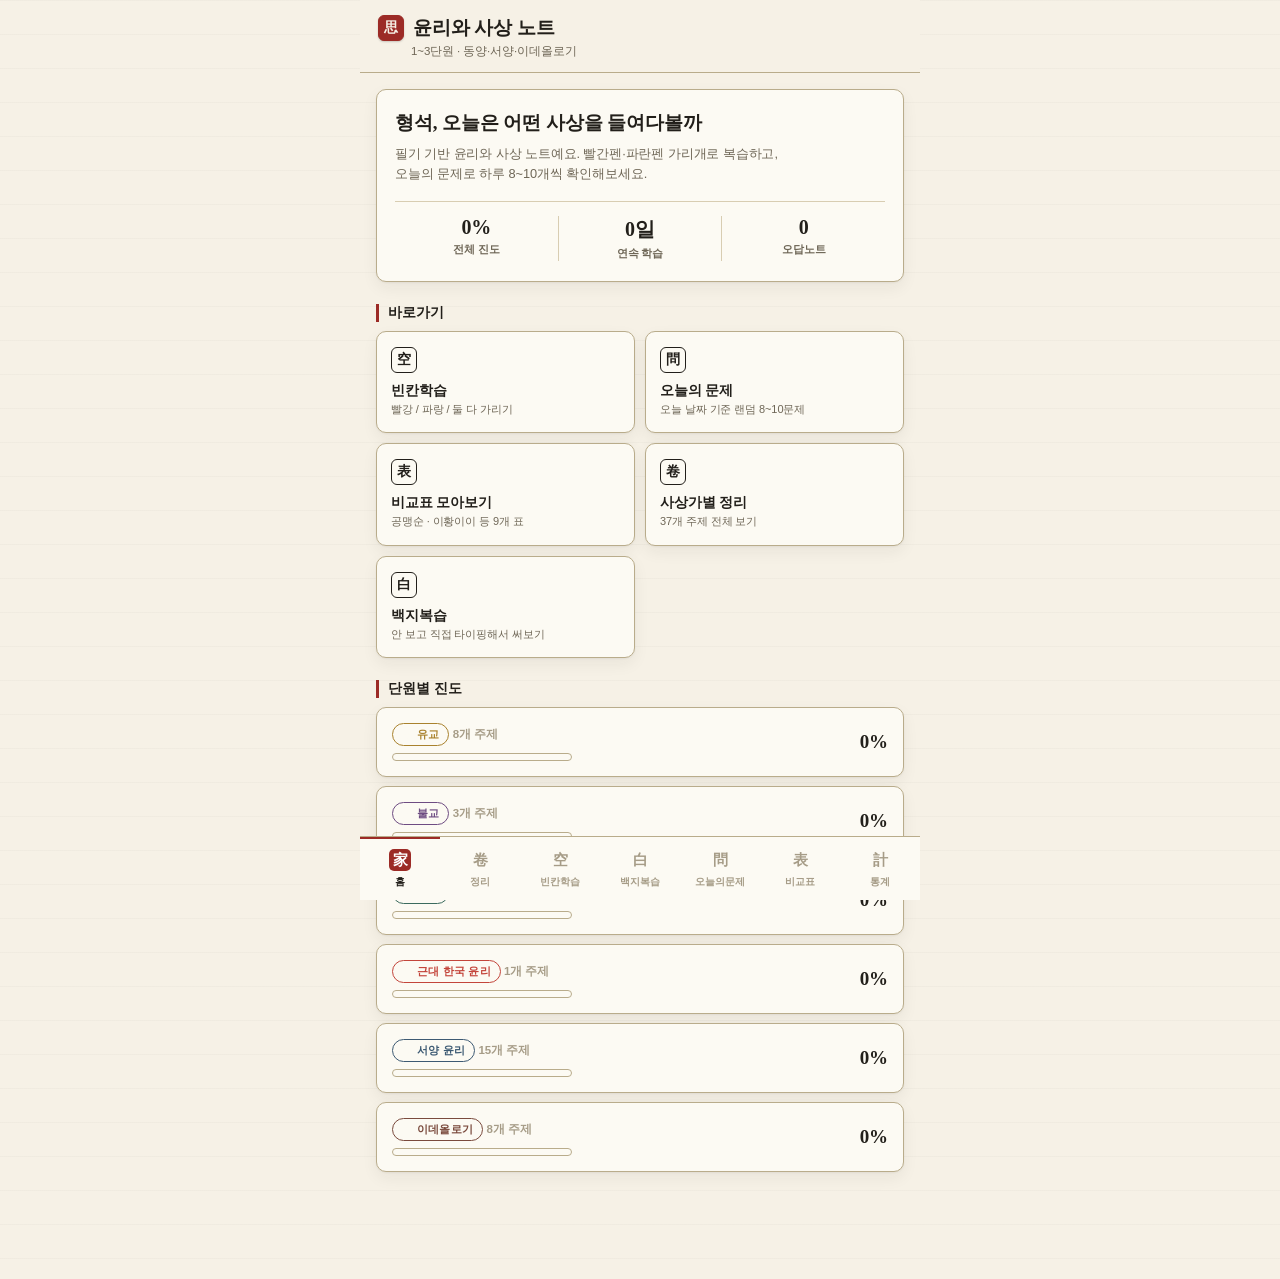
==== index.html @ 602d8b34 "Rename 윤리와사상 노트.html to index.html" ====
<!DOCTYPE html>
<html lang="ko">
<head>
<meta charset="UTF-8"/>
<meta name="viewport" content="width=device-width, initial-scale=1.0, maximum-scale=1.0, user-scalable=no, viewport-fit=cover"/>
<title>윤리와 사상 노트 — 동양 윤리</title>

<!-- PWA: 매니페스트 (data URI로 임베드, 단일 HTML 유지) -->
<link rel="manifest" href="[data-uri]"/>
<meta name="theme-color" content="#F6F1E6"/>

<!-- PWA: iOS 홈 화면 추가 시 독립 실행(standalone) -->
<meta name="apple-mobile-web-app-capable" content="yes"/>
<meta name="mobile-web-app-capable" content="yes"/>
<meta name="apple-mobile-web-app-status-bar-style" content="black-translucent"/>
<meta name="apple-mobile-web-app-title" content="윤사노트"/>
<link rel="apple-touch-icon" href="[data-uri]"/>
<link rel="icon" type="image/png" href="[data-uri]"/>

<style>
/* ===================================================================
   윤리와 사상 노트 — 스타일 시스템 (개정판)
   컨셉: 고문헌·경전 조판의 분위기. 먹빛 잉크와 인주(印朱) 빨강,
   남색 먹 파랑의 절제된 팔레트, 세리프(명조) 타이틀 + 담백한 본문.
   낙관(도장) 모티프를 시그니처 요소로 사용.
   =================================================================== */

:root{
  --paper:#F6F1E6;
  --paper-alt:#EFE7D6;
  --panel:#FCFAF3;
  --ink:#221F1A;
  --ink-soft:#6E6656;
  --ink-faint:#A69C87;
  --rule:#D8CDB2;
  --rule-strong:#B9AC8B;

  --red:#9C2B26;       /* 낙관 인주색 */
  --red-soft:#C3453B;
  --red-tint:#F1DEDA;
  --blue:#233A66;      /* 남색 먹 */
  --blue-soft:#3A5789;
  --blue-tint:#DFE4EF;
  --gold:#A9822E;       /* 고서 금박 */
  --gold-tint:#EEE3C4;
  --sage:#51715C;       /* 정답/완료 */
  --sage-tint:#DEE7DF;

  --font-serif: "AppleMyungjo","Nanum Myeongjo","Batang", Georgia, "Times New Roman", serif;
  --font-sans: -apple-system, BlinkMacSystemFont, "Apple SD Gothic Neo", "Malgun Gothic", sans-serif;

  --radius:10px;
}

*{box-sizing:border-box;}
html,body{margin:0;padding:0;}
body{
  background:var(--paper);
  background-image:
    repeating-linear-gradient(180deg, rgba(34,31,26,0.028) 0px, rgba(34,31,26,0.028) 1px, transparent 1px, transparent 34px);
  color:var(--ink);
  font-family:var(--font-sans);
  -webkit-tap-highlight-color: transparent;
  overscroll-behavior-y: contain;
  letter-spacing:-0.1px;
}

#app{
  max-width:560px;
  margin:0 auto;
  min-height:100vh;
  padding-bottom:calc(88px + env(safe-area-inset-bottom));
  position:relative;
}

/* ---------- 공통 카드 ---------- */
.hard-box{
  background:var(--panel);
  border:1px solid var(--rule-strong);
  border-radius:var(--radius);
  box-shadow:0 1px 2px rgba(34,31,26,.05), 0 6px 16px rgba(34,31,26,.06);
}

/* ---------- 버튼 ---------- */
.btn{
  display:inline-flex;
  align-items:center;
  justify-content:center;
  gap:6px;
  border:1.4px solid var(--ink);
  border-radius:9px;
  background:var(--panel);
  color:var(--ink);
  font-weight:700;
  font-size:13.5px;
  padding:10px 14px;
  box-shadow:0 1px 0 rgba(34,31,26,.12);
  cursor:pointer;
  transition:transform .08s ease, box-shadow .08s ease, opacity .08s ease;
  user-select:none;
  -webkit-user-select:none;
  font-family:var(--font-sans);
}
.btn:active{ transform:translateY(1px); box-shadow:none; }
.btn-block{ width:100%; }
.btn-primary{ background:var(--ink); color:var(--paper); border-color:var(--ink); }
.btn-red{ background:var(--red); color:#fff; border-color:var(--red); }
.btn-blue{ background:var(--blue); color:#fff; border-color:var(--blue); }
.btn-both{ background:var(--ink); color:#fff; border-color:var(--ink); }
.btn-gold{ background:var(--gold-tint); color:var(--ink); border-color:var(--gold); }
.btn-ghost{ background:transparent; box-shadow:none; border-color:var(--rule-strong); color:var(--ink-soft); }
.btn-sm{ padding:6px 11px; font-size:12px; border-width:1.2px; }
.btn:disabled{ opacity:.38; cursor:default; }
.btn-correct{ background:var(--sage); color:#fff; border-color:var(--sage); }
.btn-wrong{ background:var(--red); color:#fff; border-color:var(--red); }

/* ---------- 낙관(도장) 뱃지 ---------- */
.badge{
  display:inline-flex;
  align-items:center;
  gap:4px;
  font-size:11px;
  font-weight:700;
  padding:3px 9px 3px 6px;
  border:1px solid currentColor;
  border-radius:999px;
  background:transparent;
  letter-spacing:.2px;
}
.badge .seal-ch{
  display:inline-flex; align-items:center; justify-content:center;
  width:14px;height:14px;border-radius:3px;
  font-family:var(--font-serif); font-size:10px; font-weight:700;
  background:currentColor; color:var(--panel);
}
.tag-유교{ color:var(--gold); } .tag-불교{ color:#6E4C82; } .tag-도가{ color:#3B6B5E; } .tag-근대{ color:var(--red-soft); }
.tag-서양{ color:#3D5A73; } .tag-이데올로기{ color:#7A4A3D; }

/* ---------- 헤더 ---------- */
.topbar{
  position:sticky; top:0; z-index:20;
  background:var(--paper);
  border-bottom:1px solid var(--rule-strong);
  padding:15px 18px 13px;
}
.topbar h1{
  margin:0;
  font-family:var(--font-serif);
  font-size:19px;
  font-weight:700;
  letter-spacing:-.1px;
  display:flex; align-items:center; gap:9px;
}
.topbar .sub{ font-size:11.5px; color:var(--ink-soft); font-weight:500; margin-top:3px; margin-left:33px;}
.seal{
  width:26px;height:26px;border-radius:6px;
  background:var(--red);
  border:1px solid var(--red);
  flex:none;
  display:flex; align-items:center; justify-content:center;
  color:var(--paper);
  font-family:var(--font-serif);
  font-size:14px;
  font-weight:700;
  box-shadow:0 1px 2px rgba(0,0,0,.18);
}

.screen{ padding:16px 16px 10px; }

/* ---------- 홈 ---------- */
.hero{
  padding:20px 18px;
  margin-bottom:18px;
  position:relative;
}
.hero h2{ margin:0 0 8px; font-family:var(--font-serif); font-size:19px; font-weight:700; }
.hero p{ margin:0; font-size:12.8px; color:var(--ink-soft); line-height:1.6; }
.hero-stats{ display:flex; gap:0; margin-top:16px; border-top:1px solid var(--rule); padding-top:14px;}
.hero-stat{ flex:1; text-align:center; border-left:1px solid var(--rule); }
.hero-stat:first-child{ border-left:none; }
.hero-stat b{ display:block; font-family:var(--font-serif); font-size:20px; font-weight:700;}
.hero-stat span{ font-size:10.5px; color:var(--ink-soft); font-weight:600; }

.grid2{ display:grid; grid-template-columns:1fr 1fr; gap:10px; }
.grid3{ display:grid; grid-template-columns:1fr 1fr 1fr; gap:8px; }

.nav-card{
  padding:15px 14px;
  text-align:left;
  cursor:pointer;
}
.nav-card .ic{
  width:26px; height:26px; border-radius:6px;
  border:1px solid var(--ink);
  display:flex; align-items:center; justify-content:center;
  font-family:var(--font-serif); font-size:14px; font-weight:700;
}
.nav-card .t{ font-family:var(--font-serif); font-weight:700; font-size:14px; margin-top:9px; }
.nav-card .d{ font-size:11px; color:var(--ink-soft); margin-top:2px; line-height:1.4;}

.section-title{
  font-family:var(--font-serif);
  font-size:13.5px; font-weight:700; color:var(--ink);
  margin:22px 0 9px; display:flex; align-items:center; gap:8px;
  letter-spacing:.1px;
  padding-left:9px;
  border-left:3px solid var(--red);
}
.era-label{
  font-size:11px; font-weight:700; color:var(--ink-faint);
  margin:14px 0 6px 4px;
  letter-spacing:1px;
  text-transform:uppercase;
}

/* ---------- 사상가 리스트 ---------- */
.search-box{
  display:flex; gap:8px; margin-bottom:16px;
}
.search-box input{
  flex:1;
  border:1px solid var(--rule-strong);
  border-radius:9px;
  padding:11px 13px;
  font-size:14px;
  background:var(--panel);
  font-family:var(--font-sans);
}
.search-box input:focus{ outline:none; border-color:var(--ink); }

.topic-row{
  display:flex; align-items:center; gap:12px;
  padding:13px 15px;
  margin-bottom:9px;
  cursor:pointer;
}
.topic-row .num{
  width:28px;height:28px;border-radius:6px;
  border:1px solid var(--rule-strong);
  display:flex;align-items:center;justify-content:center;
  font-family:var(--font-serif); font-weight:700; font-size:12.5px; flex:none;
  color:var(--ink-soft);
  background:var(--paper-alt);
}
.topic-row .info{ flex:1; min-width:0; }
.topic-row .info .tt{ font-family:var(--font-serif); font-weight:700; font-size:15px; }
.topic-row .info .ss{ font-size:11.5px; color:var(--ink-soft); margin-top:2px;}
.topic-row .prog{ font-size:10.5px; font-weight:600; color:var(--ink-faint); flex:none; text-align:right;}
.topic-row .prog b{ display:block; font-family:var(--font-serif); font-size:14px; color:var(--ink); font-weight:700;}

/* ---------- 사상가 상세 / 정리 ---------- */
.detail-head{ padding:18px; margin-bottom:16px; }
.detail-head h2{ margin:8px 0 0; font-family:var(--font-serif); font-size:21px; font-weight:700; }
.detail-head .ss{ font-size:12px; color:var(--ink-soft); font-weight:500; margin-top:3px;}
.detail-tabs{ display:flex; gap:8px; margin-top:14px; flex-wrap:wrap; }

.outline{ list-style:none; margin:0; padding:0; }
.outline li{
  display:flex; align-items:flex-start; gap:10px;
  padding:8px 0;
  border-bottom:1px solid var(--rule);
  font-size:13.6px; line-height:1.62;
}
.outline li:last-child{ border-bottom:none; }
.outline .chk{
  width:16px;height:16px; flex:none; margin-top:3px;
  border:1.3px solid var(--ink-faint); border-radius:3px;
  cursor:pointer;
  display:flex; align-items:center; justify-content:center;
  font-size:10px; font-weight:900; color:transparent;
  background:transparent;
}
.outline .chk.done{ color:#fff; background:var(--red); border-color:var(--red); }
.outline .txt{ flex:1; }
.outline .i0{ margin-left:0; font-weight:700; }
.outline .i1{ margin-left:14px; }
.outline .i2{ margin-left:28px; font-size:13px; color:var(--ink-soft); }
.outline .i3{ margin-left:42px; font-size:12.5px; color:var(--ink-soft); }
.outline .i4{ margin-left:56px; font-size:12px; color:var(--ink-faint); }

.term.red{ color:var(--red); font-weight:700; }
.term.blue{ color:var(--blue); font-weight:700; }
.note{ font-size:11.5px; color:var(--ink-faint); font-style:normal; }

.deep-toggle{
  margin:18px 0 9px;
  padding:11px 14px;
  cursor:pointer;
  display:flex; align-items:center; justify-content:space-between;
  background:var(--paper-alt);
  font-family:var(--font-serif);
  font-weight:700;
  font-size:13.5px;
}

/* ---------- 표(테이블) ---------- */
.table-wrap{ overflow-x:auto; margin:14px 0; border:1px solid var(--rule-strong); border-radius:8px;}
.cmp-table{
  border-collapse:collapse;
  width:100%;
  min-width:100%;
  font-size:12.2px;
}
.cmp-table th, .cmp-table td{
  border:1px solid var(--rule);
  padding:9px 9px;
  text-align:left;
  vertical-align:top;
  line-height:1.45;
}
.cmp-table th{
  background:var(--ink);
  color:var(--paper);
  font-weight:700;
  font-family:var(--font-serif);
  white-space:nowrap;
  border-color:var(--ink);
}
.cmp-table td{ background:var(--panel); }
.table-title{ font-family:var(--font-serif); font-weight:700; font-size:14px; margin:20px 0 2px; }

/* ---------- 빈칸학습 ---------- */
.mode-pick{ display:grid; grid-template-columns:1fr 1fr; gap:9px; margin:15px 0; }
.mode-pick button{ flex-direction:column; padding:14px 6px; font-size:12.5px; }
.mode-pick .sw{ width:16px;height:16px;border-radius:50%;border:1.3px solid var(--ink); margin-bottom:7px;}
.sw-red{ background:var(--red); } .sw-blue{ background:var(--blue); } .sw-black{ background:var(--ink); }
.sw-both{ background:linear-gradient(135deg,var(--red) 50%, var(--blue) 50%); }

.blank{
  display:inline-block;
  min-width:24px;
  padding:0 4px;
  border-radius:3px;
  cursor:pointer;
  font-weight:700;
}
.blank.hidden.red{ background:var(--red); color:var(--red); }
.blank.hidden.blue{ background:var(--blue); color:var(--blue); }
.blank.hidden.black{ background:var(--ink); color:var(--ink); }
.blank.shown.red{ background:var(--red-tint); color:var(--red); box-shadow:inset 0 -1.5px 0 var(--red); }
.blank.shown.blue{ background:var(--blue-tint); color:var(--blue); box-shadow:inset 0 -1.5px 0 var(--blue); }
.blank.shown.black{ background:var(--paper-alt); color:var(--ink); box-shadow:inset 0 -1.5px 0 var(--ink); }

.practice-toolbar{
  position:sticky; top:64px; z-index:10;
  display:flex; gap:8px; padding:11px 0; background:var(--paper);
}

/* ---------- 오늘의 문제 ---------- */
.flashcard{
  padding:26px 20px;
  min-height:180px;
  display:flex; flex-direction:column; justify-content:center;
  margin-bottom:16px;
  position:relative;
}
.flashcard .qn{ font-size:10.5px; font-weight:700; color:var(--ink-faint); margin-bottom:12px; letter-spacing:.2px;}
.flashcard .stem{ font-family:var(--font-serif); font-size:16.5px; line-height:1.68; font-weight:500; }
.flashcard .blankword{
  display:inline-block; min-width:60px; border-bottom:2px solid var(--ink); text-align:center; margin:0 2px;
}
.flashcard .answer{
  margin-top:18px; padding-top:15px; border-top:1px solid var(--rule);
  font-family:var(--font-serif);
  font-size:17px; font-weight:700;
}
.flashcard .answer.red{ color:var(--red); }
.flashcard .answer.blue{ color:var(--blue); }
.flashcard .src{ margin-top:8px; font-size:11px; color:var(--ink-soft);}

.grade-row{ display:grid; grid-template-columns:1fr 1fr; gap:10px; }
.quiz-progress{ display:flex; gap:4px; margin-bottom:15px; }
.quiz-progress .dot{ flex:1; height:5px; border-radius:3px; background:var(--rule); }
.quiz-progress .dot.ok{ background:var(--sage); }
.quiz-progress .dot.no{ background:var(--red); }
.quiz-progress .dot.now{ background:var(--gold); }

.quiz-done{ text-align:center; padding:32px 18px; }
.quiz-done .big{ font-family:var(--font-serif); font-size:38px; font-weight:700; }

/* ---------- 매칭 퀴즈 ---------- */
.match-stem{
  font-family:var(--font-serif);
  font-size:15.5px; font-weight:500; line-height:1.68;
  padding:16px 14px; margin:10px 0 15px;
  background:var(--paper-alt); border-radius:8px;
  border:1px solid var(--rule-strong);
}
.match-score{ font-size:11.5px; font-weight:600; color:var(--ink-soft); }

/* ---------- 백지 복습 ---------- */
.paper-area{
  width:100%;
  min-height:340px;
  border:1px solid var(--rule-strong);
  border-radius:10px;
  background:
    repeating-linear-gradient(180deg, transparent 0, transparent 29px, var(--rule) 30px),
    var(--panel);
  background-position: 0 6px;
  padding:14px 14px 14px 14px;
  font-size:15px;
  line-height:30px;
  font-family:var(--font-sans);
  color:var(--ink);
  resize:vertical;
  box-sizing:border-box;
}
.paper-area:focus{ outline:none; border-color:var(--ink); }
.paper-meta{ display:flex; justify-content:space-between; align-items:center; margin:8px 0 4px; font-size:11.5px; color:var(--ink-soft); }
.compare-wrap{ margin-top:18px; }
.compare-head{ display:flex; align-items:center; justify-content:space-between; margin-bottom:8px; }
.compare-head .t{ font-family:var(--font-serif); font-weight:700; font-size:14px; }
.stat-box{ padding:15px; margin-bottom:9px; display:flex; align-items:center; justify-content:space-between; }
.stat-box .l{ font-size:12.5px; font-weight:600; color:var(--ink-soft); }
.stat-box .v{ font-family:var(--font-serif); font-size:19px; font-weight:700; }
.progress-bar{ height:8px; border:1px solid var(--rule-strong); border-radius:5px; background:var(--panel); overflow:hidden; margin-top:7px;}
.progress-bar > div{ height:100%; background:var(--gold); }

.wrong-item{ padding:11px 14px; margin-bottom:8px; font-size:13px; display:flex; justify-content:space-between; gap:10px; align-items:center;}

/* ---------- 손글씨 (Apple Pencil) ---------- */
.mode-toggle-row{ display:grid; grid-template-columns:1fr 1fr; gap:8px; margin:14px 0; }
.canvas-toolbar{ display:flex; align-items:center; gap:10px; margin-bottom:10px; flex-wrap:wrap; }
.pen-swatch{
  width:28px; height:28px; border-radius:50%; border:2px solid var(--ink);
  cursor:pointer; flex:none; position:relative;
  display:flex; align-items:center; justify-content:center;
  font-family:var(--font-serif); font-size:12px; font-weight:700; color:var(--panel);
}
.pen-swatch.active{ box-shadow:0 0 0 3px var(--gold-tint); }
.pen-swatch.ink{ background:var(--ink); }
.pen-swatch.red{ background:var(--red); }
.pen-swatch.blue{ background:var(--blue); }
.pen-swatch.eraser{ background:var(--panel); color:var(--ink); }
.canvas-toolbar .spacer{ flex:1; }
.canvas-wrap{
  position:relative;
  border:1px solid var(--rule-strong);
  border-radius:10px;
  overflow:hidden;
  background:
    repeating-linear-gradient(180deg, transparent 0, transparent 29px, var(--rule) 30px),
    var(--panel);
  background-position: 0 6px;
  touch-action:none;
}
.hw-canvas{ display:block; width:100%; touch-action:none; position:relative; z-index:2; }
.canvas-guide{
  position:absolute; inset:0; z-index:1;
  opacity:0.49; pointer-events:none;
  padding:14px 14px 14px 14px;
  overflow:hidden;
}
.canvas-guide .outline{ font-size:13.5px; }
.pencil-note{ display:flex; align-items:center; justify-content:space-between; margin-top:8px; font-size:11.5px; color:var(--ink-soft); flex-wrap:wrap; gap:8px; }
.pencil-note label{ display:flex; align-items:center; gap:5px; cursor:pointer; }

/* ---------- 계보 (경험론/합리론) ---------- */
.geneal-desc{ font-size:12.5px; color:var(--ink-soft); line-height:1.6; margin:0 0 16px; }
.geneal-row{ display:flex; gap:10px; }
.geneal-col{ flex:1; min-width:0; }
.geneal-col-head{
  font-family:var(--font-serif); font-weight:700; font-size:13px;
  text-align:center; padding:8px 4px; border-radius:8px 8px 0 0;
  border:1.4px solid var(--ink); border-bottom:none;
}
.geneal-col-head.blue{ background:var(--blue); color:#fff; }
.geneal-col-head.red{ background:var(--red); color:#fff; }
.geneal-chain{ border:1.4px solid var(--ink); border-top:none; border-radius:0 0 8px 8px; padding:10px 6px 12px; }
.geneal-node{
  background:var(--panel); border:1px solid var(--rule-strong); border-radius:7px;
  padding:8px 8px; text-align:center; cursor:pointer;
}
.geneal-node .n{ font-weight:700; font-size:12.5px; }
.geneal-node .d{ font-size:10px; color:var(--ink-soft); margin-top:2px; line-height:1.35; }
.geneal-node.blue .n{ color:var(--blue); }
.geneal-node.red .n{ color:var(--red); }
.geneal-arrow{ text-align:center; font-size:13px; color:var(--ink-faint); padding:2px 0; }

/* ---------- 하단 탭바 ---------- */
.tabbar{
  position:fixed; bottom:0; left:0; right:0; z-index:30;
  background:var(--panel);
  border-top:1px solid var(--rule-strong);
  display:flex;
  max-width:560px; margin:0 auto;
  padding-bottom:env(safe-area-inset-bottom);
}
.tabbar button{
  flex:1;
  background:none; border:none;
  padding:10px 2px 11px;
  display:flex; flex-direction:column; align-items:center; gap:4px;
  font-size:10px; font-weight:600; color:var(--ink-faint);
  cursor:pointer;
  border-top:2px solid transparent;
}
.tabbar button .ic{
  font-family:var(--font-serif);
  font-size:14.5px; font-weight:700;
  width:22px; height:22px; border-radius:5px;
  display:flex; align-items:center; justify-content:center;
}
.tabbar button.active{ color:var(--ink); border-top-color:var(--red); }
.tabbar button.active .ic{ background:var(--red); color:#fff; }

.empty{ text-align:center; padding:44px 20px; color:var(--ink-soft); font-size:13px; }
.empty .ic{ font-family:var(--font-serif); font-size:15px; margin-bottom:10px; color:var(--ink-faint); }

::selection{ background:var(--gold-tint); }

@media (max-width:360px){
  .grid3{ grid-template-columns:1fr 1fr 1fr; }
  .mode-pick{ gap:6px; }
}

</style>
</head>
<body>
<div id="app">
  <div id="topbar" class="topbar"></div>
  <div id="scrollArea">
    <div id="screen"></div>
  </div>
  <div id="tabbar" class="tabbar"></div>
</div>
<script>
const DATA = [{"id": "confucius", "unit": "유교", "order": 1, "title": "공자", "subtitle": "동양 유교 사상의 연원 (1)", "outline": [{"i": 0, "t": "1. 시대: <r>B.C 5C, 중국의 춘추전국시대<\/r>"}, {"i": 1, "t": "① <r>주나라 왕실의 붕괴로 혼란 초래<\/r>"}, {"i": 1, "t": "② <r>혈연제도에 기반한 봉건제 붕괴: 도덕성 타락<\/r>"}, {"i": 0, "t": "2. 인간관: <b>인과 예를 강조<\/b>"}, {"i": 1, "t": "① <r>인(仁)<\/r>: 인간 내면의 타고난 도덕성 <span class='note'>↔ 겸애(묵자)<\/span>"}, {"i": 2, "t": "a. 의미: 인간다움, 사랑(분별적 사랑: <r>별애<\/r>)"}, {"i": 3, "t": "㉠ <r>별애<\/r>: 존비친소의 구별이 있는 사랑"}, {"i": 3, "t": "㉡ <r>점진적 사랑<\/r>: 가족에서 사회로 확대되는 사랑"}, {"i": 2, "t": "b. 실천 방법: <b>효제충서<\/b>"}, {"i": 3, "t": "㉠ <r>효제<\/r>: 부모에게 효도, 형제 간의 우애"}, {"i": 3, "t": "㉡ <b>충<\/b>: 온 정성을 다함"}, {"i": 3, "t": "㉢ <r>서<\/r>: 상대방을 배려, 역지사지 ★"}, {"i": 3, "t": "i) <b>추기급인<\/b>: 나를 미루어 남에게 미침"}, {"i": 3, "t": "ii) <b>기소불욕 물시어인<\/b>: 내가 원치 않는 걸 남에게 시키지 말 것"}, {"i": 1, "t": "② <b>예(禮): 외면적 규범, 예의범절<\/b>"}, {"i": 2, "t": "a. <r>상장제례<\/r>: 초상, 장례, 제사의례 강조"}, {"i": 2, "t": "b. <r>삼년상<\/r>: 부모님의 죽음을 삼년간 애도"}, {"i": 0, "t": "3. 정치관: <b>덕치사상<\/b>(덕으로 통치)"}, {"i": 1, "t": "① <r>정명사상<\/r>: 이름을 바르게 세움"}, {"i": 2, "t": "→ 군군 신신 부부 자자"}, {"i": 1, "t": "② <r>수기치인, 수기안인<\/r>: 나를 먼저 수양한 후 통치"}, {"i": 0, "t": "4. 경제관: <b>분배의 형평성을 강조<\/b>"}, {"i": 1, "t": "① <b>대동사회<\/b>: 공자의 이상 사회 (천하 공유물)"}, {"i": 1, "t": "② 아동복지, 노인복지 구현"}, {"i": 1, "t": "③ 통치자는 재화의 부족보다 <r>고르지 못함을 걱정<\/r>"}, {"i": 0, "t": "5. 수양론: <r>군자, 선비, 성인이 되는 법<\/r>"}, {"i": 1, "t": "① <r>천도내면화<\/r>: 하늘의 도덕법칙을 따름"}, {"i": 1, "t": "② <r>극기복례<\/r>: 사욕을 극복해서 예를 회복"}], "deep": [{"i": 0, "t": "1. 인의 의미: 덕, 도덕성, 인간다움, <r>별애<\/r>(존비친소 구분)"}, {"i": 1, "t": "① <r>인자인야<\/r>: 인(仁)한 사람은 사람(人)다운 사람 (타고난 도덕성)"}, {"i": 1, "t": "② <r>유인자능호인능오인<\/r>: 좋아함과 <b>싫어함을 분별<\/b> (도덕성 여부)"}, {"i": 0, "t": "2. 예의 의미: 예의의 덕, 주요 예식(상장제례), 관혼상제"}, {"i": 1, "t": "① <b>예악 사상<\/b>: 음악의 중요성(입어예 성어악) ⇒ 도덕수양"}, {"i": 1, "t": "② <r>허례허식 경계<\/r>: 내면의 도덕성 없이 화려한 예식 반대 (인 강조)"}, {"i": 1, "t": "③ <r>비례물시·물청·물언·물동<\/r>: 예가 아니면 보지도 듣지도 말 것 ★"}, {"i": 0, "t": "3. 정명 사상: 명실상부 (명분과 실질이 부합) = 명분준행"}, {"i": 0, "t": "4. 도덕성 회복 강조: 조문도 석사가의 (아침에 도를 들으면 저녁에 죽어도 좋다)"}, {"i": 0, "t": "5. 공자 vs 묵자: 사랑 성격, 음악관, 장례 규모 비교"}, {"i": 1, "t": "① 공자: <r>별애<\/r>(분별적 사랑, 존비친소 O) ; 예악, 삼년상"}, {"i": 1, "t": "② 묵자: <r>겸애<\/r>(무차별적 사랑, 존비친소 X), 비악, 절장"}, {"i": 0, "t": "6. 공자 vs 칸트: <b>역지사지 강조<\/b> ≒ 황금률, 의무강조"}, {"i": 1, "t": "① 공자: <b>서(추기급인)<\/b> ⇒ 나의 입장을 상대방에 대입"}, {"i": 1, "t": "② 칸트: 정언명령(보편화 명령) ⇒ 준칙의 확대적용"}, {"i": 0, "t": "7. <r>공자 vs 순자<\/r>: 하늘관 (천인합일 vs 천인분이)"}], "table": {"title": "공자 · 맹자 · 순자 비교", "cols": ["공자", "맹자", "순자"], "rows": [["춘추전국 中 춘추", "전국시대", "전국시대 말기"], ["<r>성선설<\/r> 기초 제공", "<r>성선설<\/r>(양지·양능)", "<r>성악설<\/r>(이기적 욕망)"], ["<r>덕치사상<\/r>", "<r>왕도정치<\/r>(↔패도정치)", "<r>예치사상<\/r>"], ["군자·선비", "대인, 대장부", "성인, 성현"], ["인의예지", "인의예지(사덕)", "인의예지(후천적)"], ["<r>선천적 도덕성<\/r>", "선천적 도덕 <b>학습능력<\/b>", "선천적 도덕 <b>학습능력<\/b>(인식)"], ["고른 분배", "고른 분배", "고른 분배"], ["<r>천인합일<\/r>(도덕 원천)", "<r>천인합일<\/r>(도덕원천)", "<r>천인분이<\/r>(물리적 하늘) ★"], ["<r>교화○ 본성교화X<\/r>", "<r>교화○ 본성교화X<\/r>", "<r>교화○ 본성교화○<\/r>"], ["<r>정명론○ 혁명론X<\/r>", "<r>정명론○ 혁명론○<\/r>", "<r>정명론○ 혁명론X<\/r> ★"]]}}, {"id": "mencius", "unit": "유교", "order": 2, "title": "맹자", "subtitle": "동양 유교 사상의 연원 (2)", "outline": [{"i": 0, "t": "1. 시대: 고대 중국, 춘추전국시대"}, {"i": 1, "t": "⇒ 혼란의 가중, 왕의 횡포 심각"}, {"i": 0, "t": "2. 인간관: <b>성선설<\/b>"}, {"i": 1, "t": "① <b>불인인지심<\/b>: 차마 어찌하지 못하는 마음"}, {"i": 1, "t": "② <b>양지양능설<\/b>: 타고난 도덕성 (선천적 도덕능력)"}, {"i": 2, "t": "a. 양지: 생각하지 않고도 아는 것 ⇒ <r>도덕 인식<\/r>"}, {"i": 2, "t": "b. 양능: 배우지 않고도 할 수 있는 것 ⇒ <r>도덕 실천<\/r>"}, {"i": 1, "t": "③ <r>사덕<\/r>(네 가지 도덕성)의 근거 ⇒ <r>사단<\/r>(네 가지 단서)"}, {"i": 2, "t": "a. 인(사랑)의 근거: <r>측은지심<\/r>(불쌍히)"}, {"i": 2, "t": "b. 의(정의)의 근거: <r>수오지심<\/r>(악 부끄)"}, {"i": 2, "t": "c. 예(예의)의 근거: <r>사양지심<\/r>(양보)"}, {"i": 2, "t": "d. 지(지혜)의 근거: <r>시비지심<\/r>(옳고그름)"}, {"i": 2, "t": "⇒ 사덕과 사단 모두 <r>선천적<\/r> <r>(사단을 확충)<\/r>"}, {"i": 0, "t": "3. 정치관: <b>덕치사상, 정명사상 계승<\/b>"}, {"i": 1, "t": "① <r>왕도정치<\/r>: 도덕으로 통치 (↔ 패도정치)"}, {"i": 1, "t": "② <r>민본주의<\/r>: 백성을 위한 정치 by the king"}, {"i": 2, "t": "a. 군주가 정치 주체이나, <r>위민 정치<\/r>"}, {"i": 2, "t": "b. <r>군주 < 사직(나랏일) < 백성<\/r>"}, {"i": 1, "t": "③ 역성혁명: 패도군주를 내쫓음 (방벌)"}, {"i": 0, "t": "4. 경제관: <b>항산항심론<\/b>(재산, 도덕성 관계)"}, {"i": 1, "t": "① 선비계급: 무항산 <b>유항심<\/b> (언제나 도덕성 유지)"}, {"i": 1, "t": "② 일반백성: 무항산 <b>무항심<\/b> (생계 먼저 해결)"}, {"i": 1, "t": "③ 도덕을 이익보다 중시: <r>의주리종, 견리사의<\/r>"}, {"i": 0, "t": "5. 수양론: <b>군자, 선비, 성인, 대장부, 대인이 되는 방법<\/b>"}, {"i": 1, "t": "① <r>집의<\/r>: 의로운 일을 꾸준히 함"}, {"i": 1, "t": "② <r>호연지기<\/r>: 크고 굳센 기운 (도덕적 기운)"}, {"i": 1, "t": "③ <r>구방심<\/r>: 놓아버린 마음 되찾음 (본성 회복)"}, {"i": 1, "t": "④ 존심양성: 마음·본성을 보존하고 기름"}], "deep": [{"i": 0, "t": "1. <r>성선설의 근거<\/r>: 하늘(도덕근원으로서 하늘)"}, {"i": 1, "t": "① <r>천명사상<\/r>: 하늘의 도덕 명령(천복, 천벌)"}, {"i": 1, "t": "② <r>천인합일<\/r>: 천도가 인도에 내재"}, {"i": 2, "t": "a. '성실함'은 하늘의 도, '성실해지려고 노력함'은 인간의 도"}, {"i": 2, "t": "b. 도덕의 원천인 하늘이 인간에게 <b>도덕성 부여<\/b>"}, {"i": 1, "t": "③ <b>주재천<\/b>: 하늘은 인간사를 주재함(천명,천복,천벌) ⇒ 개입○"}, {"i": 1, "t": "④ <b>인격천<\/b>: 하늘이 인간사에 개입함 (도가의 하늘은 인간사 비개입)"}, {"i": 0, "t": "2. 수양방법: <b>존심양성<\/b>"}, {"i": 1, "t": "① <r>집의<\/r>: 의로운 일을 꾸준히 함 (아리스토텔레스 '반복·습관'유사)"}, {"i": 1, "t": "② <r>구방심<\/r>: 잃어버린 마음을 되찾음 (양명의 '치양지'로 계승)"}, {"i": 1, "t": "③ <r>물조장<\/r>: 급하게 서두르다 망치지 말 것 (조장 금지)"}, {"i": 1, "t": "④ <r>물망<\/r>: 지나치게 방치하거나 잊지 말 것 (유교의 '중용')"}, {"i": 1, "t": "⑤ <r>호연지기<\/r>: 대장부의 도덕적 기운(크고 굳셈)"}, {"i": 0, "t": "3. 경제관 심화: <b>항산항심론, 복지국가관<\/b>"}, {"i": 1, "t": "① <r>활국구민<\/r>: 국가의 적극적 항산 보장 노력 (실학에 영향)"}, {"i": 1, "t": "② <r>정전법<\/r>: 토지를 균등분할하고 공유토지로 흉년 대비 (구휼)"}], "table": {"title": "맹자 개념 · 비교 개념 · 비교 학자", "cols": ["맹자 개념", "비교 개념", "비교 학자"], "rows": [["<r>의주리종<\/r>(도덕 강조)", "<r>의즉리<\/r>(이익 강조)", "묵자(서민중심,겸애강조)"], ["<r>견리사의<\/r>(의로움)", "<r>겸애교리<\/r>(이로움 나눔)", "묵자(공리주의적 색채)"], ["<r>왕도정치<\/r>(덕치 계승)", "<r>패도정치<\/r>(무력 강조)", "<r>한비자<\/r>(법가사상)"], ["<r>성선설<\/r>(선천적 덕성)", "성악설 / 성무선악설", "<r>순자,홉스<\/r> / <r>고자,로크<\/r>"], ["<r>민본주의<\/r>", "<r>민주주의<\/r>", ""], ["a. 정치주체: 왕", "a. 정치주체: 국민", "a. 국민주권사상"], ["b. 통치자교체 ○", "b. 통치자교체 ○", "b. <r>저항권 행사<\/r>"], ["c. 주기적 교체 X", "c. 주기적 교체 ○", "c. <r>선거제도<\/r>"], ["선거X 역성혁명○", "<r>선거○ 저항권○<\/r>", "맹자 vs 로크·아리스토텔레스"], ["지속적 수양(집의), 중용", "지속적 수양(품성적 덕), 중용", ""]]}}, {"id": "xunzi", "unit": "유교", "order": 3, "title": "순자", "subtitle": "동양 유교 사상의 연원 (3)", "outline": [{"i": 0, "t": "1. 시대: 중국 춘추전국시대 中 <b>전국시대 말기<\/b>"}, {"i": 1, "t": "① 사회혼란 가장 심각"}, {"i": 1, "t": "② 인간 본성에 대한 신뢰 상실"}, {"i": 0, "t": "2. 인간관: <b>성악설<\/b> (선천적 도덕성 부정)"}, {"i": 1, "t": "① 악행의 근거: 이기적 욕망 ⇒ <b>혼란 초래<\/b>"}, {"i": 1, "t": "② 서양의 홉스와 유사: 둘 다 성악설"}, {"i": 1, "t": "③ 단, <r>선천적인 도덕 인식 능력과 학습능력은 존재<\/r>"}, {"i": 0, "t": "3. 정치관: <b>예치사상<\/b> (예법으로 통치)"}, {"i": 1, "t": "① 예의 의미: <b>후천적 규범, 인위적 도덕성<\/b>"}, {"i": 2, "t": "a. 국가를 통치하는 규범, 법률, 제도"}, {"i": 2, "t": "b. <r>선왕(성현)이 제정한 법률<\/r>"}, {"i": 2, "t": "c. 사회질서유지 및 재화분배기준"}, {"i": 1, "t": "② <b>유교의 공통점<\/b>: <r>도덕에 기반한 통치 강조<\/r>"}, {"i": 0, "t": "4. 경제관: 예법으로 분배"}, {"i": 1, "t": "① <b>직업의 위계<\/b>: 사·농·공·상"}, {"i": 2, "t": "a. 사(선비계급): 통치자 계급 (예에 정통)"}, {"i": 2, "t": "b. 농(농부계급): 생산자 계급 (농사의 전문성)"}, {"i": 2, "t": "c. 공(공인계급): 생산자 계급 (물건 제작에 정통)"}, {"i": 2, "t": "d. 상(상인계급): 생산자 계급 (장사에 정통)"}, {"i": 1, "t": "② 직업의 귀천을 인정: <b>차등분배 지향<\/b>"}, {"i": 1, "t": "③ 선천적 가문보다 <b>후천적 노력 강조<\/b>"}, {"i": 0, "t": "5. 수양론: <b>화성기위<\/b> (악→선)"}, {"i": 1, "t": "① 의미: 본성을 변화시켜 인위적 도덕성을 일으킴"}, {"i": 1, "t": "② 방법: 성현이 만든 예법을 공부"}, {"i": 0, "t": "6. 공맹 vs 순자 비교"}, {"i": 1, "t": "① <r>하늘의 해석 차이<\/r>: 공맹(도덕원천) vs 순자(물리적 하늘)"}, {"i": 1, "t": "② <r>공맹: 천인합일<\/r>(하늘과 인간은 하나) ★"}, {"i": 1, "t": "③ <r>순자: 천인분이<\/r>(하늘과 인간 구분) ★"}], "deep": [{"i": 0, "t": "1. 순자의 인간 유형 분류"}, {"i": 1, "t": "① <r>왕자<\/r>: 예를 높이고 현자 숭상 (도덕+정치능력)"}, {"i": 1, "t": "② <r>패자<\/r>: 법과 제도 중시, 백성사랑 (정치능력)"}, {"i": 1, "t": "③ <b>군자<\/b>: 도덕적 수양 완성, 화성기위"}, {"i": 1, "t": "④ <b>소인<\/b>: 이기적 본성을 따르는 자"}, {"i": 0, "t": "2. 순자의 화성기위의 네 단계: <r>성정려위<\/r>"}, {"i": 1, "t": "① <r>성(본성)<\/r>: 이기적이고 악한 본성"}, {"i": 1, "t": "② <r>정(감정)<\/r>: 어떤 사건에 감응하여 일어남"}, {"i": 1, "t": "③ <r>려(생각)<\/r>: 감정이 생긴 후 <r>생각하며 선택<\/r>"}, {"i": 1, "t": "④ 위(인위): 후천적·인위적 <b>도덕 학습<\/b>"}, {"i": 0, "t": "3. <r>순자 vs 맹자 비교<\/r>"}, {"i": 1, "t": "① 공통점1: 공자 계승 - 대동사회, 군자"}, {"i": 1, "t": "② <b>공통점2<\/b>: 역할분담 강조 - 사농공상 vs 노심자·노력자"}, {"i": 1, "t": "③ 공통점3, <r>선천적 능력 강조<\/r>: <r>도덕인식·학습능력<\/r>"}, {"i": 1, "t": "④ 공통점4: 예(법)으로 교화 - 본성교화 vs 본성회복"}, {"i": 1, "t": "⑤ <r>공통점5<\/r>: 군자와 소인의 본성 동일 - 성악 vs 성선"}], "table": {"title": "순자의 사상 · 홉스의 사상", "cols": ["순자의 사상", "홉스의 사상"], "rows": [["<b>성악설<\/b>(이기적 욕망)", "<b>성악설<\/b>(투쟁본능)"], ["유교사상(고대)", "사회계약설(근대)"], ["<r>지적 능력 인정<\/r>", "<r>지적 능력 인정<\/r>"], ["예법 학습능력", "이성으로 평화 조약"], ["<b>도덕이 목적<\/b>", "<b>도덕이 수단<\/b>"], ["도덕사회구현 목표", "<r>유물론<\/r>(만물을 물질로 설명)"], ["<r>천인분이<\/r>", "물리적 하늘(도덕근원X)"], ["물리적 하늘(도덕근원X)", "<r>군주주권<\/r>(절대군주○)"], ["<r>군주주권<\/r>(절대군주X)", "인간 평등"], ["인간 불평등(신분,귀천구분)", ""]]}}, {"id": "zhuxi", "unit": "유교", "order": 4, "title": "주자의 성리학", "subtitle": "동양 유교 사상의 전개 (1)", "outline": [{"i": 0, "t": "1. 시대: 중국 12C 송나라"}, {"i": 1, "t": "① 진나라부터 당나라까지 <b>유학의 쇠퇴<\/b>: <b>도가·불교 부흥<\/b>"}, {"i": 1, "t": "② 신유학의 등장으로 유교의 인기가 다시 살아남: <b>재부흥<\/b>"}, {"i": 0, "t": "2. 우주론: 이기이원론 (우주와 만물의 생성 이론)"}, {"i": 1, "t": "① <b>이(理)<\/b>: 형이상의 원리, 만물의 근본 원리, <b>이치<\/b>"}, {"i": 1, "t": "② 기(氣): 형이하의 재료, 만물의 구성 재료, <r>형태<\/r>"}, {"i": 0, "t": "3. <r>심성론<\/r>: 마음(심)과 본성(성)에 대한 이론"}, {"i": 1, "t": "① <r>심통성정<\/r>: 마음은 본성과 감정을 통괄(관통)"}, {"i": 1, "t": "② <r>본성(성)<\/r>: 태어날 때 마음, 발동 이전"}, {"i": 2, "t": "a. 본연지성: 이, <b>천리로서의 본성<\/b>(인의예지 내재)"}, {"i": 2, "t": "b. 기질지성: 이+기, <b>기질로서의 본성<\/b>(사람마다 차이)"}, {"i": 2, "t": "⇒ 정편청탁수박 차이 (바름과 치우침, 맑고 흐림, 순수와 잡탕)"}, {"i": 1, "t": "③ <b>감정(정)<\/b>: 발동 이후의 마음, 동요된 마음"}, {"i": 2, "t": "a. 사단(네 가지 단서): <b>순선무악한 감정<\/b>(도덕 감정)"}, {"i": 3, "t": "측은지심, 수오지심, 사양지심, 시비지심"}, {"i": 2, "t": "b. 칠정(일곱가지 마음): <b>가선가악한 감정<\/b>(일반 감정)"}, {"i": 3, "t": "희노애구애오욕(희노애락): 인간의 모든 감정"}, {"i": 1, "t": "④ 본성과 감정의 관계"}, {"i": 2, "t": "a. 도심(순선무악한 마음): <b>본연지성, 사단<\/b>"}, {"i": 2, "t": "b. 인심(가선가악한 마음): <b>기질지성, 칠정<\/b>"}, {"i": 2, "t": "c. 인욕 (인심 中 악한 것)"}, {"i": 0, "t": "4. 수양론"}, {"i": 1, "t": "① 거경: <b>존양성찰<\/b> (마음을 보존하고 도덕적 반성)"}, {"i": 1, "t": "② <r>궁리<\/r>: <r>격물치지<\/r> (사물의 이치를 탐구)"}, {"i": 1, "t": "③ 존천리 거인욕: 천리를 보존하고 인욕을 제거"}, {"i": 0, "t": "5. <r>경세론<\/r>: 정치·경제 이론"}, {"i": 1, "t": "① 공자의 덕치 계승, 정명론 수용"}, {"i": 1, "t": "② 하늘의 이치 중시: 정치·경제 접목"}]}, {"id": "yangming", "unit": "유교", "order": 5, "title": "양명의 양명학", "subtitle": "동양 유교 사상의 전개 (2)", "outline": [{"i": 0, "t": "1. 시대: 중국, 명나라 15C"}, {"i": 0, "t": "2. <r>심즉리설<\/r>: <b>마음이 곧 이치<\/b> (외부 사물의 이치 부정)"}, {"i": 1, "t": "① <r>심외무리<\/r>: 마음 밖에 이치가 없음"}, {"i": 1, "t": "② 심외무물: 마음 밖에 사물이 없음"}, {"i": 1, "t": "③ 주장 이유: 주자의 성즉리설 비판 (본성이 곧 이치)"}, {"i": 0, "t": "4. 주자 vs 양명 비교"}, {"i": 1, "t": "① 공통점: 유교사상가 (도덕 사회 구현)"}, {"i": 2, "t": "a. <b>맹자의 성선설 계승<\/b>: 양지, 사단 공통 사용"}, {"i": 2, "t": "b. <b>유교 경전 수용<\/b>: 존천리거인욕, 격물 치지 공통 사용"}, {"i": 2, "t": "c. <r>앎과 행함의 일치 주장<\/r>"}, {"i": 1, "t": "② 차이점 1. 양지의 해석 (선천적 앎)"}, {"i": 2, "t": "a. 주자: <r>50%의 앎<\/r>, 후천적 학습 필요"}, {"i": 2, "t": "b. 양명: <r>100%의 앎<\/r>, 선천적 앎의 회복 중요"}, {"i": 1, "t": "③ 차이점 2. 격물치지의 해석"}, {"i": 2, "t": "a. 주자: <b>외부 사물의 이치 학습<\/b> (외부 → 나)"}, {"i": 2, "t": "b. 양명: <b>내 마음을 바로 잡음<\/b> (나 → 외부) 정심"}, {"i": 1, "t": "④ 차이점 3. 앎과 행함의 일치 해석"}, {"i": 2, "t": "a. 주자: <b>선지후행<\/b>, 지행병진, 지경행중"}, {"i": 2, "t": "b. 양명: <r>지행합일<\/r>(앎과 행함은 하나)"}, {"i": 2, "t": "⇒ 앎은 행함의 시작이요, 행함은 앎의 완성"}, {"i": 1, "t": "⑤ 차이점 4. 천리의 해석"}, {"i": 2, "t": "a. 주자: <b>천리는 인의예지<\/b> ⇒ 이일분수"}, {"i": 2, "t": "⇒ 사람의 본성과 사물의 본성에 모두 천리가 내재"}, {"i": 2, "t": "b. 양명: <r>천리는 양지<\/r> ★"}, {"i": 2, "t": "⇒ 사람의 마음에 천리가 있고, 사물에는 부여 X"}], "deep": [{"i": 0, "t": "1. 주자의 경: 거경, 존양성찰의 수양방법"}, {"i": 1, "t": "① <r>주일무적<\/r>: 오직 한 가지 생각에 집중"}, {"i": 1, "t": "② 정제엄숙: 몸가짐을 단정히 하고 차분하고 엄숙함"}, {"i": 1, "t": "③ 상성성: 항상 깨어 있음 (밝은 정신 유지)"}, {"i": 1, "t": "④ <b>기심수렴<\/b>: 마음 안에 헛된 생각을 용납하지 않음"}, {"i": 0, "t": "2. <b>주자의 심통성정<\/b>: 마음은 본성과 감정을 통괄, <r>외부사건 감응(발동)<\/r>"}, {"i": 1, "t": "① 본성(미발심, 발동 이전의 마음): <r>사덕(인의예지)<\/r> X"}, {"i": 1, "t": "② 감정(기발심, 발동 이후의 마음): <r>사단(측은,수오,사양,시비)<\/r> O"}, {"i": 0, "t": "3. 양명의 양지: 선천적 본성, 본래의 도덕성"}, {"i": 1, "t": "① <r>천리인 양지<\/r>: 주자 X, 양명 O (하늘의 이치)"}, {"i": 1, "t": "② 내 마음의 본체: 심즉리설, 이일원론"}, {"i": 1, "t": "③ 선천적 능력: 선천적 도덕 자각 능력, 스스로 밝게 깨달음"}, {"i": 0, "t": "4. <r>양명의 지행합일<\/r> ≒ 소크라테스의 지행합일"}, {"i": 1, "t": "① 의미: 인식으로서의 <r>지(知)<\/r>와 실천으로서의 <r>행(行)<\/r>은 하나"}, {"i": 1, "t": "② 강조: 지식이 행동에 우선할 수 없음 (주자의 선지후행 비판)"}, {"i": 1, "t": "③ 적용: 행동 시, 참된 앎이 이미 이루어짐 (동시에)"}], "table": {"title": "주자 · 양명", "cols": ["주자", "양명"], "rows": [["<r>이기이원론<\/r>(이○기○)", "<r>이일원론<\/r>(이○기X)"], ["<r>성즉리설<\/r>(본성이 곧 이치)", "<r>심즉리설<\/r>(마음이 곧 이치)"], ["외부 사물의 이치 인정", "외부 사물의 이치 부정"], ["<r>심 = 이 + 기<\/r>", "<r>심 = 이 = 성<\/r>(본성)"], ["<r>천리 = 사덕<\/r>(인의예지)", "<r>천리 = 양지<\/r>(본성)"], ["격물치지 해석 (외부→나)", "<r>격물치지 해석 (나→외부)<\/r>"], ["격: 다다르다, 연구하다", "격: 바로잡다 → 정심(正心)"], ["물: 객관적 외부 사물", "을: 뜻이 있는 곳(마음)"], ["치: 끝까지 헤아려 앎", "치: 지극히 하다 → 치지, 치양지"], ["지: 지식", "<r>지: 내 마음의 양지<\/r>"]]}}, {"id": "yiiyi", "unit": "유교", "order": 6, "title": "이황 vs 이이", "subtitle": "조선 성리학 논쟁", "outline": [{"i": 0, "t": "1. 성리학의 공통입장: <r>주자, 이황, 이이<\/r>"}, {"i": 1, "t": "① 이와 기의 관계"}, {"i": 2, "t": "a. <r>이기불상리<\/r>: 현실적으로 분리 불가"}, {"i": 2, "t": "b. <b>이기불상잡<\/b>: 개념적으로 섞일 수 없음"}, {"i": 1, "t": "② 수양을 강조함: 기질을 교정 (탁→청)"}, {"i": 2, "t": "a. <r>경<\/r>(경건함): 엄숙함, 집중, 깨어있음, 잡념 제거"}, {"i": 2, "t": "b. <r>성<\/r>(진실된 마음의 상태): <b>경을 통해 성을 도달<\/b>"}, {"i": 1, "t": "③ 사단과 사덕의 관계: <r>단서설<\/r>(사단은 사덕의 실마리)"}, {"i": 2, "t": "a. <r>사단<\/r>(선천적 감정): 정(측은,수오,사양,시비)"}, {"i": 2, "t": "b. 사덕(선천적 본성): 성(인의예지가 본연지성에 내재)"}, {"i": 0, "t": "2. <r>이황의 주장<\/r>: 「성학십도」"}, {"i": 1, "t": "① 이원론적 이기이원론: 사단과 칠정의 연원이 다름"}, {"i": 2, "t": "a. 사단: <b>이발기수<\/b>(이가 발하고 기가 뒤따름) ★"}, {"i": 2, "t": "b. 칠정: <b>기발이승<\/b>(기가 발하고 이가 올라탐)"}, {"i": 1, "t": "② <b>주리론<\/b>: 이를 강조하는 사상 (이존기비, 이귀기천)"}, {"i": 1, "t": "③ <r>이기호발설<\/r>: 이와 기가 서로 발함 (이발○ 기발○)"}, {"i": 1, "t": "④ <r>이기불상잡 강조<\/r>: 개념적으로 섞일 수 없음을 강조"}, {"i": 1, "t": "⑤ <r>이치 강조<\/r>: 도덕 명분 강조, 인의예지(천리) 강조"}, {"i": 1, "t": "⑥ 영향: 위정척사, 항일의병운동"}, {"i": 0, "t": "3. <r>이이의 주장<\/r>: 「성학집요」"}, {"i": 1, "t": "① <r>일원론적 이기이원론<\/r>: 사단과 칠정의 연원이 같음"}, {"i": 2, "t": "a. 사단: <b>기발이승<\/b>(선한 감정)"}, {"i": 2, "t": "b. 칠정: <b>기발이승<\/b>(모든 감정) <span class='note'>&gt; 칠포사<\/span>"}, {"i": 1, "t": "② <b>이기조화론<\/b>: 이와 기는 뗄 수 없는 관계 (주기론 X)"}, {"i": 1, "t": "③ <r>이기겸발설<\/r>: 기발이승일도설, 이발 부정"}, {"i": 1, "t": "④ <r>이기불상리 강조<\/r>: 현실적으로 분리불가 강조"}, {"i": 1, "t": "⑤ 도덕 명분과 현실을 함께 강조: <b>사회경장론<\/b>"}, {"i": 1, "t": "⑥ 영향: <r>실학, 개화사상<\/r>"}], "deep": [{"i": 0, "t": "1. <r>기질교정론<\/r>(교기질): 정편청탁수박의 차이"}, {"i": 1, "t": "① <b>선인<\/b>: 기질이 바르고 맑고 순수 <b>(정·청·수)<\/b>"}, {"i": 1, "t": "② <b>악인<\/b>: 기질이 치우치고 흐리고 잡스러움 <b>(편·탁·박)<\/b>"}, {"i": 0, "t": "2. <r>단서설<\/r>(실마리): 성과 정의 관계"}, {"i": 1, "t": "① 사단: 외부에 감응해서 겉으로 드러난 감정 <r>(실마리)<\/r>"}, {"i": 1, "t": "② 사덕: 감응하기 전 내재된 <b>천리로서의 본성<\/b>(본체)"}, {"i": 0, "t": "3. <r>이기지묘<\/r>: 이와 기의 오묘한 관계"}, {"i": 1, "t": "① 이기불상리: 현실에서 <b>분리불가<\/b>(원리와 형태 함께 있음)"}, {"i": 1, "t": "② 이기불상잡: 개념에서 <b>혼동불가<\/b>(형이상 vs 형이하)"}, {"i": 0, "t": "4. 유위성: 발동함, 운동성, 동정(動靜), 작용성 ★"}, {"i": 1, "t": "① 이황: 이기호발설(이발기발 다발성)"}, {"i": 2, "t": "a. 이: 무형유위 (형태는 없고 발동 가능)"}, {"i": 2, "t": "b. 기: 유형유위 (형태도 있고 발동 가능)"}, {"i": 1, "t": "② 이이: <b>이기겸발설<\/b>(기발이승일도설)"}, {"i": 2, "t": "a. 이: 무형무위 (형태도 없고 발동불가)"}, {"i": 2, "t": "b. 기: 유형유위 (형태도 있고 발동 가능)"}], "table": {"title": "이황 · 이이", "cols": ["이황", "이이"], "rows": [["이의 유위성 강조(이발○)", "이의 무위성 강조(이발X)"], ["이의 동정으로 감정구분", "기발에서 모든 감정 비롯"], ["<r>사단과 칠정의 연원 다름<\/r>", "<r>칠정 안에 사단 포함(칠포사)<\/r>"], ["a. 사단: 이발기수", "a. 사단: 기발이승"], ["b. 칠정: 기발이승", "b. 칠정: 기발이승"], ["<r>이와 기의 유위성(운동성)<\/r>", "<r>이와 달리 기만 유위성<\/r>"], ["이원론적 관점", "일원론적 관점"], ["<r>주리론<\/r>(도덕원리 강조)", "<b>이기조화론<\/b>(도덕+현실 강조)"], ["<b>이존기비<\/b>", "<b>이통기국<\/b>(이의 보편성, 기의 특수성)"], ["위정척사 영향", "실학에 영향"]]}}, {"id": "jeongyakyong", "unit": "유교", "order": 7, "title": "실학과 정약용", "subtitle": "조선 후기 유교", "outline": [{"i": 0, "t": "1. 조선 후기 실학"}, {"i": 1, "t": "① 특징: 실생활의 유용성 강조, 청의 고증학 영향"}, {"i": 1, "t": "② 세 분파: 도덕 사회 구현 목표"}, {"i": 2, "t": "a. <r>중농학파<\/r>: 경세치용, 농업과 토지제도 개혁 중시"}, {"i": 2, "t": "b. <r>중상학파<\/r>: 이용후생, 상공업의 진흥, 복지 증진"}, {"i": 2, "t": "c. <r>실사구시학파<\/r>: 역사, 문헌, 지도, 고증을 강조"}, {"i": 1, "t": "③ <r>정약용의 사상<\/r>: 중농학파, 여전제"}, {"i": 2, "t": "a. 성기호설: 본성은 즐겨 좋아함으로 설명 가능"}, {"i": 3, "t": "㉠ 영지의 기호(천명지성,도의지성): 선 좋아, 악 싫어 <r>(인간만O)<\/r>"}, {"i": 3, "t": "㉡ 형구의 기호(기질지성): 육체의 욕망 충족 좋아 <r>(동물도O)<\/r>"}, {"i": 2, "t": "b. 자주지권: 스스로 주인됨의 권한"}, {"i": 3, "t": "㉠ 선천적 권형: 권한의 형태(본성X 감정X)"}, {"i": 3, "t": "㉡ <r>자유의지<\/r>: 선 또는 악을 선택 ⇒ 책임 강조"}, {"i": 2, "t": "c. <b>단시설<\/b>: 사단은 사덕의 시작, 시초"}, {"i": 3, "t": "㉠ <b>사단<\/b>(선천적 감정): 측은, 수오, 사양, 시비"}, {"i": 3, "t": "㉡ ★<r>사덕<\/r>(후천적 덕): <r>인의예지는 실천 이후에 형성<\/r>"}, {"i": 3, "t": "㉢ 기호: 본성에 천리(인의예지)가 내재(X)"}], "deep": [{"i": 0, "t": "1. <b>중상학파 심화<\/b>: 유교계열, 박지원, 박제가"}, {"i": 1, "t": "① <b>이용<\/b>: 경제성장, 상공업 증진"}, {"i": 1, "t": "② 후생: 복지 증진, 아동복지+노인복지"}, {"i": 1, "t": "③ <b>정덕<\/b>: 도덕사회 구현, <r>대동사회 목표<\/r>"}, {"i": 0, "t": "2. <b>활국구민<\/b>: 나랏일 활성화, 빈민구제 (맹자 계승)"}, {"i": 1, "t": "① <b>중농학파<\/b>: 토지제 개혁 (여전제, 한전제 ……)"}, {"i": 1, "t": "② <r>중상학파<\/r>: 상공업 진흥, 청나라 문물 교류, 상인우대"}, {"i": 0, "t": "3. 정약용의 자주지권"}, {"i": 1, "t": "① 의미: 스스로 주인됨의 권한"}, {"i": 1, "t": "② 특징: 선천적 부여○ (<r>자유의지<\/r> 선천)"}, {"i": 2, "t": "a. <r>선택의 자유<\/r>: 선악 책임 강조 (≒ 사르트르)"}, {"i": 2, "t": "b. <b>개체적 자율성<\/b>: 혈기적 존재 (≒ 크리스트교)"}, {"i": 2, "t": "c. 권형: 본성X 감정X 권한○"}, {"i": 0, "t": "4. 정약용의 인간 특징: 혈기적 존재 (피와 살, 욕구체)"}, {"i": 1, "t": "① 욕구는 삶의 원동력(추동력): 「여유당전서」"}, {"i": 1, "t": "② 원리와 욕구의 충돌 가능: 제거가 아닌 조절"}], "table": {"title": "단서설 · 단시설", "cols": ["단서설 (주자·이황·이이·맹자)", "단시설 (정약용)"], "rows": [["서: <r>실마리<\/r>", "시: <r>시초, 시작<\/r>"], ["인의예지는 천리", "인의예지는 천리 X"], ["a. 사덕: 선천, 본성 내재", "a. 사덕: 후천, 실천으로 형성"], ["b. 사단: 선천, 감정 표출", "b. 사단: 선천, 감정 표출"], ["<r>사단이 사덕의 단서<\/r>", "<r>사단이 사덕 형성의 시초<\/r>"], ["성선설, 이일분수", "성기호설"], ["a. 양지: 선천적 인식능력", "a. 영지의 기호: 도의지성, 본연지성"], ["b. 양능: 선천적 실천능력", "b. 형구의 기호: 기질지성"], ["사덕은 만물에 내재", "인간만 영지의 기호를 지님"]]}}, {"id": "joseon-yangming", "unit": "유교", "order": 8, "title": "조선 후기 양명학", "subtitle": "강화학파: 정제두, 박은식, 신채호", "outline": [{"i": 0, "t": "1. <b>조선 후기 양명학<\/b>"}, {"i": 1, "t": "① <r>정제두<\/r>: 강화학파의 우두머리"}, {"i": 2, "t": "a. <b>생리<\/b>: 내 마음의 생생한 이치, 마음 안의 진리"}, {"i": 2, "t": "b. <r>사리<\/r>: 죽은 이치, 외부 사물의 이치"}, {"i": 2, "t": "c. <b>특징<\/b>: 개방적 학문 태도, 도덕 주체성 강조"}, {"i": 1, "t": "② 박은식: <r>애국계몽운동<\/r>"}, {"i": 2, "t": "a. 일제강점기에 양명학을 통해 교육, 사업"}, {"i": 2, "t": "b. 대동사회를 꿈꾸며 국권회복운동"}, {"i": 1, "t": "③ 신채호: 일제강점기 독립운동"}, {"i": 2, "t": "a. <b>민족사관<\/b>: 민족의 주체적 역량 강조"}, {"i": 2, "t": "b. 식민지 근대화론 비판"}]}, {"id": "buddha", "unit": "불교", "order": 9, "title": "석가모니", "subtitle": "고대 인도 불교", "outline": [{"i": 0, "t": "1. 시대: B.C 6C 인도"}, {"i": 1, "t": "① 카스트 제도에 대한 반발: <b>평등 사상 요청<\/b>"}, {"i": 1, "t": "② 브라만교에 대한 반항심 ⇒ 권위 약화"}, {"i": 2, "t": "a. 육사외도 사상의 등장: 신흥 종교"}, {"i": 2, "t": "b. 극단적인 사상으로 인한 반감: <b>중도 사상 요청<\/b>"}, {"i": 3, "t": "㉠ 지나친 고통 또는 쾌락 <r>추구<\/r>"}, {"i": 3, "t": "㉡ 지나친 무신론 또는 불가지론 추구"}, {"i": 0, "t": "2. <r>연기설<\/r>(=인연생기설): 평등사상 내포"}, {"i": 1, "t": "① 만물의 상호의존성 강조: <b>상의성<\/b>"}, {"i": 1, "t": "② 무수한 원인과 조건에 의해 만물 형성"}, {"i": 1, "t": "③ <r>인타라망<\/r>: 그물망, 소중한 인연 강조"}, {"i": 1, "t": "④ <r>자비<\/r>: 불교의 사랑 (인연의 소중함을 자각)"}, {"i": 1, "t": "⑤ <b>윤회설<\/b>(환생설): 현생의 업보가 내생을 좌우"}, {"i": 2, "t": "a. 생멸의 수레바퀴: 생사의 반복"}, {"i": 2, "t": "b. <b>업보<\/b>(업, Karma): 선업과 악업으로 나뉨"}, {"i": 0, "t": "3. <r>사성제설<\/r>: 네 가지 성스러운 진리 (고집멸도)"}, {"i": 1, "t": "① <r>고성제<\/r>: 현실세계의 결과, 고통 <span class='note'>ex) 생로병사의 고통<\/span>"}, {"i": 1, "t": "② 집성제: 현실세계의 원인, 집착"}, {"i": 2, "t": "a. <r>애욕<\/r>: 충족불가능한 욕망"}, {"i": 2, "t": "b. <r>무명<\/r>: 무지, 깨닫지 못함"}, {"i": 1, "t": "③ <r>멸성제<\/r>: 이상세계의 결과, 소멸"}, {"i": 2, "t": "a. 집착과 고통의 소멸"}, {"i": 2, "t": "b. <b>해탈<\/b>: 깨달음, 무명에서 벗어남"}, {"i": 2, "t": "c. <r>열반<\/r>: 깨달음의 경지, 이상적 경지"}, {"i": 1, "t": "④ <r>도성제<\/r>: 이상세계의 원인, <r>중도(바른 길)<\/r>"}, {"i": 2, "t": "a. 8정도: 여덟가지 바른 길"}, {"i": 2, "t": "b. 중도: 양극단에 치우치지 않음"}], "deep": [{"i": 0, "t": "1. <r>삼법인설<\/r>: 도장에 새길 세 가지 진리"}, {"i": 1, "t": "① <r>제행무상<\/r>: 모든 것은 변화함"}, {"i": 1, "t": "② <b>제법무아<\/b>: 나 조차도 고정된 실체가 없음"}, {"i": 1, "t": "③ <r>일체개고<\/r>: 모든 것이 고통이다"}, {"i": 0, "t": "2. 사법인설: 삼법인 + 열반적정(깨달음을 통한 고요함)"}, {"i": 0, "t": "3. 불교 용어"}, {"i": 1, "t": "① <r>중생<\/r>: 아직 깨닫지 못한 자 (무명상태)"}, {"i": 1, "t": "② <r>부처<\/r>: 깨달은 자 (무명을 벗어나 해탈)"}, {"i": 1, "t": "③ <r>불성<\/r>: 타고난 부처가 될 수 있는 성질 (생명체의 본성)"}, {"i": 1, "t": "④ <r>보살<\/r>: 보리살타의 줄임말, 이상적 인간상"}, {"i": 2, "t": "a. 보리(깨달음) ⇒ <r>상구보리<\/r>(위로는 깨달음을 구함)"}, {"i": 2, "t": "b. 살타(중생) ⇒ <r>하화중생<\/r>(아래로는 중생 구제)"}, {"i": 1, "t": "⑤ <r>삼독<\/r>: 불성을 방해하는 세 가지 요소 (제거대상)"}, {"i": 2, "t": "a. 탐: 탐욕, 과도한 욕심"}, {"i": 2, "t": "b. 진: 성냄, 화를 내고 성급하며 자만"}, {"i": 2, "t": "c. 치: 어리석음, 깨닫지 못함"}, {"i": 1, "t": "⑥ <r>삼학<\/r>: 불성을 회복하는 세 가지 방법 (추구대상)"}, {"i": 2, "t": "a. 계: 계율, 지켜야 할 규칙"}, {"i": 2, "t": "b. 정: 선정, <b>마음수행(참선, 관심법)<\/b>"}, {"i": 2, "t": "c. 혜: 지혜, 경전공부"}, {"i": 1, "t": "⑦ <r>오온<\/r>: 나를 이루는 다섯가지 요소"}, {"i": 2, "t": "a. 구성: <b>색수상행식<\/b>(육체와 의지 포함)"}, {"i": 2, "t": "b. 오온은 무상함: 나는 변해가는 존재 (무아)"}, {"i": 3, "t": "㉠ <r>아집을 탈피<\/r>: 자신에 대한 집착을 버림"}, {"i": 3, "t": "㉡ 불변의 자아라는 실체가 없음"}, {"i": 3, "t": "㉢ <r>함정선지<\/r>: 무아는 '어떠한 나도 없음(X)'"}, {"i": 3, "t": "⇒ '변해가는 나' 존재○ '불변의 나' 존재X"}, {"i": 1, "t": "⑧ 반야삼매: 지혜를 얻는 몰입의 경지 (무아지경)"}, {"i": 0, "t": "9. <r>팔정도<\/r>: 여덟가지 올바른 수행의 길 八正道"}, {"i": 1, "t": "① <r>정견<\/r>(바른 견해) ★"}, {"i": 1, "t": "② 정어(바른 말)"}, {"i": 1, "t": "③ 정정(바른 삼매)"}, {"i": 1, "t": "④ 정정진(바른 정진)"}, {"i": 1, "t": "⑤ 정사유(바른 생각)"}, {"i": 1, "t": "⑥ 정명(바른 생업)"}, {"i": 1, "t": "⑦ 정업(바른 행위)"}, {"i": 1, "t": "⑧ 정념(바른 마음챙김)"}, {"i": 0, "t": "10. <r>업보<\/r>: 의도한 행위의 결과, Karma"}, {"i": 1, "t": "① 선업: 착한 업보(내생의 더 나은 삶 보장), 중간목표"}, {"i": 1, "t": "② 악업: 나쁜 업보(부처를 비방하고 타인을 괴롭힘)"}, {"i": 0, "t": "11. <r>자성<\/r>: 두 가지 다른 뜻을 지님"}, {"i": 1, "t": "① 자성1: 고정된 불변의 실체, 부정적 어휘 <r>(중관,유식)<\/r>"}, {"i": 1, "t": "② <r>자성2<\/r>: 불성의 의미, 부처가 될 성질 <r>(혜능,지눌)<\/r>"}, {"i": 0, "t": "12. 함정용어"}, {"i": 1, "t": "① 실체: 변치 않는 고정된 것, 부정적 어휘(실체는 없음)"}, {"i": 1, "t": "② 실상: 변해가는 모습, 긍정적 어휘 <b>(실상을 깨달음)<\/b>"}, {"i": 1, "t": "③ 해탈: 깨달음, 무명(無明)을 벗어남"}, {"i": 1, "t": "④ 열반: 깨달음의 경지, 연기의 법칙을 벗어남"}], "table": {"title": "이쪽 언덕(차안) · 저쪽 언덕(피안)", "cols": ["이쪽 언덕 (차안)", "저쪽 언덕 (피안)"], "rows": [["<r>고통의 언덕<\/r>", "<r>해탈의 언덕<\/r>"], ["연기의 법칙 적용", "연기의 법칙 적용 X"], ["<b>무명 상태<\/b>", "깨달음의 경지"], ["<r>윤회의 반복<\/r>(생멸 수레바퀴)", "<r>윤회에서 벗어남<\/r> ★"], ["생로병사의 반복", "<r>태어남도 죽음도 없는 경지<\/r>"], ["삼고, 사고, 팔고 (고통의 연속)", "<b>번뇌의 불이 꺼짐<\/b>"], ["중생의 <r>바라밀 수행<\/r> 필요 ★", "부처의 경지: 열반"], ["보시, 지계, 인욕, 정진, 선정, 지혜 (6바라밀)", "ex. 아미타불, 미륵불(미륵부처)"]]}}, {"id": "buddhism-development", "unit": "불교", "order": 10, "title": "불교사상의 전개", "subtitle": "소승불교 · 대승불교 · 중국불교", "outline": [{"i": 0, "t": "1. <b>고대 인도 불교<\/b>: 원시불교, 근본불교, 석가모니"}, {"i": 0, "t": "2. <r>소승불교<\/r>: 작은 수레바퀴 (부파불교)"}, {"i": 1, "t": "① 개인의 해탈 추구"}, {"i": 1, "t": "② 엄격한 종교성과 사회와 분리"}, {"i": 1, "t": "③ 이상적 인간상: <b>아라한<\/b>(나한)"}, {"i": 0, "t": "3. <r>대승불교<\/r>: 큰 수레바퀴 (중국불교) ★"}, {"i": 1, "t": "① 개인의 해탈과 <r>중생의 구제를 함께 추구<\/r>"}, {"i": 1, "t": "② 출가수행과 재가수행 모두 가능"}, {"i": 1, "t": "③ 이상적 인간상: <r>보살<\/r>(보리살타)"}, {"i": 1, "t": "④ 수행 방법: 6바라밀 ★"}, {"i": 2, "t": "a. 의미: 해탈의 언덕으로 간다"}, {"i": 2, "t": "b. 내용: 보시, 지계, 인욕, 정진, 선정, 지혜"}, {"i": 3, "t": "㉠ 보시: 남에게 베풂"}, {"i": 3, "t": "㉡ <b>무주상보시<\/b>: 대가없이 베풂"}, {"i": 1, "t": "⑤ 주요 사상: <b>공사상<\/b>(일체개공) ≠ 허무주의"}, {"i": 2, "t": "a. 의미: <b>있음과 없음의 집착을 버림<\/b>"}, {"i": 2, "t": "b. 해석1. <r>용수의 중관사상<\/r>"}, {"i": 3, "t": "㉠ 공사상을 <b>중도<\/b>로 설명"}, {"i": 3, "t": "㉡ 있음과 없음의 양극단에 치우치지 않음"}, {"i": 2, "t": "c. 해석2. <r>세친의 유식사상<\/r>"}, {"i": 3, "t": "㉠ 공사상을 <r>일체유심조<\/r>로 설명"}, {"i": 3, "t": "㉡ 모든 것은 인식에서 비롯됨: <b>요가 수행 강조<\/b>"}, {"i": 2, "t": "d. 공통점: <b>무자성<\/b>(변치않는 실체로서 속성은 없음)"}, {"i": 0, "t": "4. <r>중국불교 두 갈래<\/r>"}, {"i": 1, "t": "① <b>교종<\/b>: 경전공부 중시, 삼장법사"}, {"i": 2, "t": "⇒ <r>점오점수<\/r>(점진적 깨달음과 수행)"}, {"i": 1, "t": "② <b>선종<\/b>: 참선, 선정 중시, <r>혜능선사, 달마대사<\/r>"}, {"i": 2, "t": "⇒ <r>돈오돈수<\/r>(단번에 깨달음과 수행)"}]}, {"id": "korean-buddhism", "unit": "불교", "order": 11, "title": "한국 불교", "subtitle": "원효 · 의천 · 지눌", "outline": [{"i": 0, "t": "1. 전래 시기: 삼국시대, 대승불교"}, {"i": 1, "t": "① 교종(경전중시): 「화엄경」, 「법화경」"}, {"i": 1, "t": "② 선종(참선 중시): <r>조계종<\/r>(선정,관심법 중시)"}, {"i": 2, "t": "a. <r>견성성불<\/r>: 불성을 보면 부처로 완성"}, {"i": 2, "t": "b. <r>직지인심<\/r>: 인간의 마음을 곧바로 볼 것"}, {"i": 2, "t": "c. <r>불립문자<\/r>: 글로 표현이 어려운 진리"}, {"i": 2, "t": "d. <r>교외별전<\/r>: 경전 밖에 가르침 존재"}, {"i": 0, "t": "2. 대표 승려 1. <b>원효<\/b> (신라 말~통일신라 초)"}, {"i": 1, "t": "① 사상의 대통합 추구: 유·불·도 조화"}, {"i": 1, "t": "② <r>일심사상<\/r>: 한마음 사상 (교선 분리 이전) ⇒ <b>교종 안에서의 통합<\/b>"}, {"i": 2, "t": "a. <b>일체유심조<\/b>: 모든 것은 오직 마음에서 비롯됨"}, {"i": 2, "t": "b. <b>원융회통<\/b>: 원만하게 융합하여 모음"}, {"i": 2, "t": "c. <b>화쟁<\/b>: 논쟁의 조화로운 해결"}, {"i": 2, "t": "d. <b>일즉다 다즉일<\/b>: 한 마음에서 시작·귀결"}, {"i": 2, "t": "⇒ <r>진여문과 생멸문은 하나<\/r> (진리와 현실은 하나)"}, {"i": 1, "t": "③ 사상적 특징: 불교 대중화 노력"}, {"i": 2, "t": "a. <b>무애행<\/b>: 거리낌없는 수행 (장애물X)"}, {"i": 2, "t": "b. <b>염불수행<\/b>: 나무아미타불 관세음보살"}, {"i": 0, "t": "3. 대표 승려 2. <r>의천<\/r> (고려전기) 음벌 귀족 지지"}, {"i": 1, "t": "① 해동 천태종 창시 (교종 계열)"}, {"i": 1, "t": "② 교선일치 주장: <b>원효 계승<\/b>"}, {"i": 2, "t": "a. <r>내외겸전<\/r>: 안팎으로 두루 닦음"}, {"i": 2, "t": "b. <b>교관겸수<\/b>: 가르침과 관심법은 하나"}, {"i": 0, "t": "4. 대표 승려 3. <r>지눌<\/r> (고려 중후반) 무신 지지"}, {"i": 1, "t": "① 조계종 창시 (선종 계열): <r>목우행<\/r>(소를 기르는 수행)"}, {"i": 1, "t": "② 교선일치 주장: <r>원효 계승, 선교일원<\/r>"}, {"i": 2, "t": "a. <b>돈오점수<\/b>: 단번에 깨닫고 점진적 수행"}, {"i": 2, "t": "b. <b>정혜쌍수<\/b>: 선정과 지혜를 함께 수행"}], "deep": [{"i": 0, "t": "1. <r>대승불교 전개<\/r>: 공사상의 해석"}, {"i": 1, "t": "① <r>중관불교<\/r>(용수): 공사상 = <b>중도<\/b> (양극단X)"}, {"i": 1, "t": "② <r>유식불교<\/r>(세친): 공사상 = <b>일체유심조<\/b> (의식)"}, {"i": 0, "t": "2. <b>중국불교 전개<\/b>"}, {"i": 1, "t": "① <r>교종<\/r>: 경전중시, 북방불교, 삼장법사 <r>(점오점수)<\/r>"}, {"i": 1, "t": "② <r>선종<\/r>: 참선중시, 남방불교, 달마·혜능 (돈오돈수)"}, {"i": 2, "t": "a. 달마대사: 4구게(직지인심, 불립문자, 교외별전, 견성성불)"}, {"i": 2, "t": "b. 혜능선사: 본래무일물, 돈오돈수, 정혜불이, 남종선"}, {"i": 0, "t": "3. <r>원효대사 사상 심화<\/r>: 「대승기신론소」"}, {"i": 1, "t": "① 정토종: 교선분리 이전, 염불수행하면 극락왕생"}, {"i": 1, "t": "② <r>일심사상<\/r>: 한 마음 사상, 진여문과 생멸문은 하나"}, {"i": 2, "t": "a. 진여문: 진리, 본래의 바다, <b>있는 그대로의 참모습<\/b>"}, {"i": 2, "t": "b. <b>생멸문<\/b>: 현실, 파도치는 바다, <b>생겨나고 사라지는 모습<\/b>"}, {"i": 0, "t": "4. <b>지눌 사상 심화<\/b>: 목우행(소를 기르는 수행)"}, {"i": 1, "t": "① 돈오를 위한 수행: 관심법, 참선, 선정 (마음의 불성 직관)"}, {"i": 1, "t": "② <r>점수를 위한 수행<\/r>: 정혜(쌍수) (경전공부와 참선 함께)"}], "table": {"title": "원효 · 의천 · 지눌", "cols": ["원효", "의천", "지눌"], "rows": [["신라말~통일신라 초", "고려 전기", "고려 중후반"], ["<r>정토종<\/r>", "<r>해동 천태종<\/r>", "<r>조계종<\/r>"], ["<r>교선분리<\/r> 이전", "교종 중심", "선종 중심"], ["<b>조화사상<\/b>", "<b>교선일치<\/b>", "<b>선교일원<\/b>"], ["<r>일체유심조<\/r>", "<r>교관겸수<\/r>", "<r>정혜(쌍수=겸수)<\/r>"], ["<r>원융회통<\/r>", "<r>내외겸전<\/r>", "<b>돈오점수<\/b>"], ["무애행", "법화경 공부", "<b>목우행<\/b>"], ["민중불교", "문벌귀족 지지", "무신 지지"], ["<r>화쟁사상<\/r>", "<r>점진적 깨달음<\/r>", "<r>간화선<\/r> ★(돈오돈수)"], ["호국 불교", "<b>호국 불교<\/b>", "<b>호국 불교<\/b>"]]}}, {"id": "laozi", "unit": "도가", "order": 12, "title": "노자", "subtitle": "도가 사상 (1) · 「도덕경」", "outline": [{"i": 0, "t": "1. 시대: B.C 5C 춘추전국시대, 제자백가"}, {"i": 0, "t": "2. 사회 혼란의 원인: <r>인위적 제도와 규범이 혼란의 원인<\/r>"}, {"i": 1, "t": "① 유교의 인의예지 비판"}, {"i": 1, "t": "② 법가의 형벌과 제도 비판"}, {"i": 0, "t": "3. 사회 혼란의 해법: <r>무위자연<\/r> = '도'"}, {"i": 1, "t": "① 의미: 억지로 함이 없고 <b>스스로 그러함<\/b>"}, {"i": 1, "t": "② 방법1. 자연법칙에 <b>순응<\/b>(춘하추동, 낮과 밤 질서 수용)"}, {"i": 1, "t": "③ 방법2. 허정(세속적 욕심과 집착을 버림) ★"}, {"i": 0, "t": "4. 도가의 '도' 해석: <r>도덕 법칙X 자연 법칙O<\/r>"}, {"i": 1, "t": "① 만물 생성의 근원: <b>형이상학적 개념<\/b>"}, {"i": 2, "t": "a. 인간의 감각으로 파악 불가"}, {"i": 2, "t": "b. 인간의 언어로 표현 불가: <r>도가도 비상도<\/r>"}, {"i": 1, "t": "② 도는 어질지 않음: 어질 인(仁)"}, {"i": 2, "t": "a. 도는 도덕과 무관하고 <b>인간사에 비개입<\/b>"}, {"i": 2, "t": "b. 인간을 짚으로 만든 개 취급: <b>도덕 명령 X<\/b>"}, {"i": 1, "t": "③ <r>큰 '도'가 사라지자, '인의'가 생겨남<\/r>: <b>자연스러움의 붕괴<\/b>"}, {"i": 0, "t": "5. 도가의 수양방법: 상선약수"}, {"i": 1, "t": "① 의미: <b>최상의 선은 물과 같다<\/b>."}, {"i": 1, "t": "② 방법: <r>겸허와 부쟁<\/r>(겸손과 다투지 않음)"}, {"i": 1, "t": "③ 이상적 인간: <r>성인<\/r>(무지, 무위, 소박)"}, {"i": 1, "t": "④ 이상사회: <r>소국과민<\/r>"}, {"i": 2, "t": "a. 작은 나라에 적은 백성"}, {"i": 2, "t": "b. 통치: <b>무위지치<\/b>(무위의 통치)"}, {"i": 3, "t": "⇒ 현자숭상X, 보물을 귀하게 여김X"}, {"i": 0, "t": "6. 인간본성론: 어린아이"}, {"i": 1, "t": "① 성선설X, 성악설X, 성무선악설X"}, {"i": 1, "t": "② <b>순수하고 소박한 본성<\/b> (억지스럽지 않음)"}, {"i": 1, "t": "③ 인간 본성 신뢰: 인위적 가치판단X"}]}, {"id": "zhuangzi", "unit": "도가", "order": 13, "title": "장자", "subtitle": "도가 사상 (2)", "outline": [{"i": 0, "t": "1. 시대: B.C 5C 춘추전국시대, 노자 계승"}, {"i": 0, "t": "2. 사회 혼란의 원인: <b>온갖 차별과 대립<\/b>"}, {"i": 1, "t": "① 선악·미추·장단·다소의 인위적 구분"}, {"i": 1, "t": "② 불완전한 오감에 기초한 <b>상대적 편견<\/b>: <b>인간의 관점<\/b>"}, {"i": 0, "t": "3. 사회 혼란의 해법: <b>제물론<\/b>"}, {"i": 1, "t": "① '도'의 관점에서 <b>차별과 대립을 지양<\/b>: '도'의 관점"}, {"i": 1, "t": "② <r>물아일체<\/r>: 만물과 나는 하나 (호접지몽)"}, {"i": 1, "t": "③ 단, <r>제물은 획일적 평등의 경지는 아님<\/r>"}, {"i": 0, "t": "4. 장자의 수양방법:"}, {"i": 1, "t": "① <r>좌망<\/r>: 앉아서 잊음 (오감을 벗어남)"}, {"i": 1, "t": "② <r>심재<\/r>: 마음을 비움 (편견을 버림)"}, {"i": 1, "t": "③ <r>허심<\/r>: 바뀌진 마음 (대립을 벗어남)"}, {"i": 1, "t": "④ ★ <b>소요유<\/b>: 외물에 얽매이지 않고 자유로이 노님"}, {"i": 0, "t": "5. 이상적 인간상: <r>진인, 지인, 신인, 천인<\/r>"}, {"i": 1, "t": "① <b>참된 이<\/b>: 외물에 얽매이지 않는 <b>정신적 자유를 지님<\/b>"}, {"i": 1, "t": "② <r>무기, 무공, 무명<\/r>: 나를 잊고, 공적과 명성을 내세우지 않음 (겸손)"}, {"i": 0, "t": "6. 도가의 전개"}, {"i": 1, "t": "① 한나라 초기: <r>황로학파<\/r>"}, {"i": 2, "t": "a. 황제와 노자 숭상: 신선 사상 (청정무위)"}, {"i": 2, "t": "b. 혼합적 색채: 도가, 유교, 법가 혼합"}, {"i": 1, "t": "★ ② 한나라 말기: <r>도교의 등장<\/r> (종교 교단의 형태)"}, {"i": 2, "t": "a. <r>태평도<\/r>: 천하태평을 이상사회로 꿈꾸는 종교"}, {"i": 2, "t": "b. <r>오두미교<\/r>: 쌀 다섯 말을 가입 조건을 한 종교, 「도덕경」"}, {"i": 3, "t": "㉠ 「공과격」: 선행과 악행을 기록한 책"}, {"i": 3, "t": "㉡ <b>삼관수서<\/b>: 하늘, 땅, 물에 자신의 잘못을 반성"}, {"i": 1, "t": "③ 위진남북조 시대: <r>현학<\/r>(심오한 학문)"}, {"i": 2, "t": "a. 현실도피적 사상: <r>죽림칠현<\/r>"}, {"i": 2, "t": "b. 청담 사상: <r>탈속적 공리공담<\/r> (우주론적 경지)"}]}, {"id": "modern-korean-ethics", "unit": "근대", "order": 14, "title": "근대 한국 윤리", "subtitle": "위정척사 · 동학 · 개화사상 · 근대 신흥종교", "outline": [{"i": 0, "t": "1. <r>위정척사<\/r>: <r>찬봉건 반외세<\/r> (신분질서 옹호)"}, {"i": 1, "t": "① 의미: 바른 것은 위하고 사악한 것 배척"}, {"i": 1, "t": "② 적용: 성리학 수호, 외세 배척 (양이=금수)"}, {"i": 2, "t": "a. <b>화이론<\/b>: 중화와 오랑캐 구분"}, {"i": 2, "t": "b. 이황의 주리론 계승 = <b>도덕 명분 강조<\/b>"}, {"i": 1, "t": "③ 학자: 이항로, 기정진, 최익현"}, {"i": 0, "t": "2. <r>동학<\/r>: <r>반봉건 반외세<\/r> (신분제 폐지, 서학 반대)"}, {"i": 1, "t": "① 봉건적 신분질서 폐지: <b>만민평등사상<\/b>"}, {"i": 2, "t": "a. <r>인내천<\/r>: 인간은 곧 하늘"}, {"i": 2, "t": "b. <r>사인여천<\/r>: 인간을 하늘처럼 섬길 것"}, {"i": 2, "t": "c. <r>시천주<\/r>: <b>한울님을 모실 것<\/b>"}, {"i": 2, "t": "d. <r>오심즉여심<\/r>: 내 마음과 네 마음이 같음"}, {"i": 1, "t": "② 학자: 최제우, 최시형"}, {"i": 1, "t": "③ 특징: <r>경천 사상 + 유불도 조화<\/r>"}, {"i": 2, "t": "a. 성·경·신: 진실, 경건, 믿음 강조"}, {"i": 2, "t": "b. <r>수심정기<\/r>: 마음을 지키고 기를 바르게 함 ★"}, {"i": 0, "t": "3. 개화사상: <r>외세에 개방적<\/r>"}, {"i": 1, "t": "① <r>온건개화<\/r>: 동도서기 (동양 성리학 + 서양 문물)"}, {"i": 2, "t": "⇒ 신기선: 정신적인 것은 지키고 물질적인 것 개방"}, {"i": 1, "t": "② 급진개화: <r>변법자강<\/r> (정신+물질 개조)"}, {"i": 2, "t": "⇒ 박영효: 서양의 사상·종교·제도 수용"}, {"i": 0, "t": "4. <b>근대 신흥 종교<\/b>: 동학, 원불교, 증산교 (민족 종교)"}, {"i": 1, "t": "① 공통점: 유불도 조화, 현세 중심, 신분 평등, <r>후천개벽<\/r>"}, {"i": 1, "t": "② 원불교: 일원상의 진리 ○, 박중빈"}, {"i": 2, "t": "⇒ 영육쌍전(영혼과 육체를 함께 수행), <r>일상 속에서의 수행<\/r>"}, {"i": 1, "t": "③ <r>증산교<\/r>: 강일순, <r>해원상생<\/r>(원한을 해소)"}, {"i": 2, "t": "a. 무속과 도가의 재해석 중시"}, {"i": 2, "t": "b. <r>후천개벽<\/r>: 원한의 선천시대가 지나고 상생의 후천시대가 옴"}], "deep": [{"i": 0, "t": "1. <r>조선 양명학<\/r>: 인간의 도덕 주체성 강조 <r>(도덕주재능력)<\/r>"}, {"i": 1, "t": "① <r>정제두<\/r>: 조선 후기 강화학파, 도가·불교 수용 (개방적)"}, {"i": 1, "t": "② 박은식: <b>애국계몽운동<\/b>"}, {"i": 2, "t": "a. <b>유교구신론<\/b>: 양명학을 교육하여 국권회복운동"}, {"i": 2, "t": "b. <b>대동사회론<\/b>: 조화가 구현된 이상사회"}, {"i": 2, "t": "c. 서양 기술 수용: 과학기술의 수용 찬성"}, {"i": 0, "t": "2. <r>근대 한국사상<\/r>: 개항 이후(신분제 붕괴, 외세 침탈)"}, {"i": 1, "t": "① 찬봉건 반외세: <r>위정척사<\/r>(성리학 수호, 외세배척)"}, {"i": 1, "t": "② 찬봉건 찬외세: <r>온건개화<\/r>(동도서기)"}, {"i": 1, "t": "③ 반봉건 반외세: 동학 (신분제 폐지, 서학 배척)"}, {"i": 1, "t": "④ 반봉건 찬외세: <r>급진개화<\/r>(입헌군주제, 변법자강)"}, {"i": 0, "t": "3. 근대 신흥 종교 상세"}, {"i": 1, "t": "① <b>후천개벽<\/b>: 신분 평등, 차별폐지의 새로운 세상 도래"}, {"i": 1, "t": "② 현세 중심: 사후세계가 아닌 살아있을 때 은천시대 도래"}, {"i": 1, "t": "③ 민족 종교: 국권 극복에 도움이 되는 종교"}, {"i": 1, "t": "④ 조화사상: 유·불·도의 조화"}], "table": {"title": "동학 · 원불교 · 증산교", "cols": ["동학", "원불교", "증산교"], "rows": [["<r>경천사상<\/r> + 유불도", "불교의 재해석", "무속 + 도가의 재해석"], ["<b>한울님<\/b>", "<b>불교의 실천수행<\/b>", "<b>조상님의 원한 해소<\/b>"], ["신분평등, 차별철폐", "신분평등, 차별철폐", "신분평등, 차별철폐"], ["<b>동학농민운동<\/b>", "<r>여성·아이 차별금지<\/r>", "<r>인위적 차별금지<\/r>"], ["<b>수심정기<\/b>", "이사병행", "<b>해원상생<\/b>"], ["<r>보국안민<\/r>", "영육쌍전", "제사 강조"], ["최제우, 최시형", "박중빈", "강일순"], ["성·경·신의 수양", "일상 속의 수행", "선조에게 잘하는 것"], ["<b>시천주<\/b>", "<b>일원상<\/b> ○", "옥황상제"], ["<b>현세 중심<\/b>", "현세 중심", "현세 중심"]]}}, {"id": "sophists", "unit": "서양", "order": 15, "title": "자연철학과 소피스트", "subtitle": "서양 고대 그리스 철학 (1)", "outline": [{"i": 0, "t": "1. 자연 철학: <r>이오니아 학파<\/r>"}, {"i": 1, "t": "① 시대: B.C 6C 인간의 자연지배력 약함"}, {"i": 1, "t": "② 관심사: 아르케(만물의 구성요소)"}, {"i": 1, "t": "③ 대표학자: 탈레스(물), 헤라클레이토스(불), <b>피타고라스(숫자)<\/b>"}, {"i": 1, "t": "④ 중요 고난도: <r>데모크리토스(원자) ⇒ 유물(唯物)론의 시초<\/r>"}, {"i": 0, "t": "2. <b>소피스트<\/b>: 인간철학의 선구자"}, {"i": 1, "t": "① 시대: B.C 5C 인간의 자연지배력 강화"}, {"i": 2, "t": "a. 철제농기구 보급: 생산력 강화"}, {"i": 2, "t": "b. 철제무기 보급: 전쟁의 증가"}, {"i": 3, "t": "㉠ 페르시아 전쟁 승리: 아테네 전성기"}, {"i": 3, "t": "㉡ <b>민주주의 발달<\/b>: 출세와 성공 지향"}, {"i": 1, "t": "② 어원: sophia(지혜)+ist(사람) ⇒ <r>현자<\/r>"}, {"i": 1, "t": "③ 직업: 교사 (출세술, 성공술, 웅변술, 변론술)"}, {"i": 1, "t": "④ <b>대표 학자<\/b>"}, {"i": 2, "t": "a. <r>프로타고라스<\/r>★: <r>인간은 만물의 척도<\/r>"}, {"i": 3, "t": "㉠ 개별인간은 선악판단의 기준"}, {"i": 3, "t": "㉡ 진리는 <b>주관적이고 개별적인 것<\/b>"}, {"i": 2, "t": "b. <r>트라시마코스<\/r>: <r>정의란 강자의 이익<\/r>"}, {"i": 3, "t": "㉠ 정의는 누가 국가의 지배자인가에 달려있음"}, {"i": 3, "t": "㉡ 피지배자의 이익: 부정의"}, {"i": 2, "t": "c. <r>고르기아스<\/r>: 아무것도 존재하지 않음"}, {"i": 3, "t": "㉠ 진리 자체 의심"}, {"i": 3, "t": "㉡ <b>회의주의<\/b>: 진리 부정"}, {"i": 2, "t": "d. <r>칼리클레스<\/r>: 덕은 욕망을 최대한 충족"}, {"i": 1, "t": "⑤ 진리관: 감각·경험 계열 (감각적 유용성)"}, {"i": 2, "t": "a. 절대적X 객관적X 영구불변X"}, {"i": 2, "t": "b. 상대적○ 주관적○ 가변적○ 진리"}, {"i": 1, "t": "⑥ 의의: 민주주의 발달에 기여 (토론)"}], "era": "고대"}, {"id": "socrates", "unit": "서양", "order": 16, "title": "소크라테스", "subtitle": "고대 그리스 철학 (2)", "outline": [{"i": 0, "t": "1. 시대: B.C 5C 고대 그리스 아테네"}, {"i": 1, "t": "① 성공과 출세에 눈이 멀어 도덕적 타락"}, {"i": 1, "t": "② 젊은 청년들이 양심에 위배된 행동 증가"}, {"i": 0, "t": "2. 생애: <b>청년미혹죄<\/b>"}, {"i": 1, "t": "① 누명을 쓰고 사형선고를 받음: 거짓신 전도"}, {"i": 1, "t": "② <b>다이몬(양심)<\/b>: 청년들에게 양심의 중요성 강조"}, {"i": 1, "t": "③ <r>영혼의 수련 강조<\/r>: 양심, 성찰의 필요성"}, {"i": 0, "t": "3. 진리관: <b>인간철학 중 이성·사유 계열<\/b>"}, {"i": 1, "t": "① 주관적X 상대적X 가변적X"}, {"i": 1, "t": "② 객관적○ 절대적○ 영구불변적○ 진리"}, {"i": 1, "t": "③ <r>보편타당한 진리 추구<\/r>"}, {"i": 0, "t": "4. 교육관: <b>산파술<\/b>(대화법, 문답법)"}, {"i": 1, "t": "① 스스로 깨닫도록 돕는 질문 형태의 교육"}, {"i": 1, "t": "② 강의식, 주입식 교육 반대"}, {"i": 1, "t": "③ <b>'무지의 지'를 자각<\/b>"}, {"i": 2, "t": "a. <r>참된 앎을 얻기 위한 과정<\/r>"}, {"i": 2, "t": "b. 자신의 무지를 깨닫고 새로 배움"}, {"i": 0, "t": "5. 심화: <r>주지주의<\/r>"}, {"i": 1, "t": "① 의미: 철학 중 지식을 강조하는 이론"}, {"i": 2, "t": "a. <b>지식<\/b>: 도덕이면서 행복의 기준이기도 함"}, {"i": 2, "t": "b. <r>지덕복합일설<\/r>: 지식=도덕=행복(知德福合一說)"}, {"i": 1, "t": "② 전개: <b>지행합일설<\/b>(知行合一說)"}, {"i": 2, "t": "a. 알면 행한다: 도덕적 지식은 실천으로 이어짐"}, {"i": 3, "t": "㉠ 선한 행동을 낳는 앎(○)"}, {"i": 3, "t": "㉡ 악한 행동을 낳는 앎(X)"}, {"i": 2, "t": "b. 모르면 행할 수 없다: 무지는 악행의 원인"}, {"i": 1, "t": "③ 한계: <r>도덕적 책임 추구 곤란<\/r>(비자발적 악행)"}, {"i": 1, "t": "④ 한계2: 의지의 부족을 간과"}], "era": "고대"}, {"id": "plato", "unit": "서양", "order": 17, "title": "플라톤", "subtitle": "고대 그리스 철학 (3)", "outline": [{"i": 0, "t": "1. 시대: B.C 5C 그리스 아테네"}, {"i": 1, "t": "① 스파르타와의 전쟁 패배: <r>아테네의 쇠퇴기<\/r>"}, {"i": 1, "t": "② <b>민주주의에 반대<\/b>: 아테네 민주주의 변질"}, {"i": 0, "t": "2. 생애: 아카데미 설립, 「대화편」, 「국가」"}, {"i": 0, "t": "3. 진리관: <r>이원론(二元論)<\/r>"}, {"i": 1, "t": "① <r>현실세계(지상계)<\/r>: 감각으로 파악 (불완전·가변적) <span class='note'>모방<\/span>"}, {"i": 1, "t": "② 이상세계(이데아계): 이성으로 파악 (완전·영구불변)"}, {"i": 2, "t": "a. <r>동굴의 비유<\/r>: 동굴 안(그림자) vs 동굴 밖(참,실재)"}, {"i": 2, "t": "b. <r>선의 이데아<\/r>: 태양에 비유(보편적 좋음)"}, {"i": 3, "t": "㉠ 영구불변의 진리: 최고의 이데아"}, {"i": 3, "t": "㉡ 인식의 원인이면서 인식의 대상"}, {"i": 0, "t": "4. 영혼관: <r>영혼삼분설<\/r> ⇒ 세 계급론"}, {"i": 1, "t": "① 머리 - 이성 - <r>지혜<\/r> - 통치자(금) <span class='note'>수호자<\/span>"}, {"i": 1, "t": "② 가슴 - 기개 - <b>용기<\/b> - 방위자(은)"}, {"i": 1, "t": "③ 배,사지 - 욕망 - 절제 - 생산자(동)"}, {"i": 0, "t": "5. 교육관: 공동양육론 (금,은,동 자녀 함께)"}, {"i": 1, "t": "① <r>타고난 성향을 잘 발휘하도록 오랜 훈련<\/r>"}, {"i": 2, "t": "a. 15세 수학,과학: <b>수호자(금,은) 선발<\/b>"}, {"i": 2, "t": "b. 30세 철학: <b>통치자 선발(금)<\/b> ⇒ 50세 임명"}, {"i": 1, "t": "② 수호자 그룹: 재산 공유, 아내 공유"}, {"i": 1, "t": "③ 생산자 계급: 사유재산 가능, 가족 형성 가능"}, {"i": 0, "t": "6. 덕(德)론: <r>4주덕<\/r>"}, {"i": 1, "t": "① <b>지혜<\/b>: 무엇이 무엇인지 아는 덕"}, {"i": 1, "t": "② 용기: 두려워할 것을 아는 덕"}, {"i": 1, "t": "★③ <r>절제<\/r>: 이성이 욕망을 지배 (모든 계층에 요구)"}, {"i": 1, "t": "④ 정의: 조화의 덕 (역할 분담)"}, {"i": 0, "t": "7. 정치관: <r>철인정치론, 공동체주의<\/r>"}, {"i": 1, "t": "⇒ 민주주의 반대, 국가공동체 중시, 철학과 정치 결합"}], "era": "고대"}, {"id": "aristotle", "unit": "서양", "order": 18, "title": "아리스토텔레스", "subtitle": "고대 그리스 철학 (4)", "outline": [{"i": 0, "t": "1. 시대: B.C 5C 그리스 아테네"}, {"i": 0, "t": "2. 생애: 아카데미 입학, 마케도니아 출신"}, {"i": 0, "t": "3. 진리관: <r>일원론(一元論)<\/r>: 현실 속에 진리가 존재"}, {"i": 1, "t": "① <b>형상<\/b>: 보이지 않는 원리 (절대적·불변)"}, {"i": 1, "t": "② <b>질료<\/b>: 눈에 보이는 재료 (상대적·가변)"}, {"i": 0, "t": "4. 덕(德)론: arete, 영혼이 탁월하게 발휘된 상태"}, {"i": 1, "t": "① <r>지성적 덕<\/r>(지적인덕): 교육을 통해 후천적 형성"}, {"i": 2, "t": "a. 영혼 중 이성적인 부분과 관련된 덕"}, {"i": 2, "t": "★b. <r>철학적 지혜<\/r>: 신과 자연에 대한 지혜 <r>(최고의덕)<\/r>"}, {"i": 2, "t": "c. <b>실천적 지혜<\/b>: 중용을 파악하는 지혜"}, {"i": 1, "t": "② <r>품성적 덕<\/r>(도덕적 덕): 반복·습관화를 통해 형성"}, {"i": 2, "t": "a. 영혼 중 비이성적인 부분과 관련된 덕: 감정,욕망"}, {"i": 2, "t": "b. <b>중용<\/b>: 지나치거나 모자르지 않은 품성적 덕의 상태"}, {"i": 3, "t": "㉠ 과잉의 악덕과 부족의 악덕의 중간"}, {"i": 3, "t": "㉡ 그 자체로 악한 행동과 감정에는 <b>중용X<\/b>"}, {"i": 1, "t": "③ 의의: <r>주지주의<\/r>(지식 강조) + <r>주의주의<\/r>(의지 강조)"}, {"i": 2, "t": "⇒ 도덕적 책임 추궁에 유리 (악행의 원인: 무지, <b>의지부족<\/b>)"}, {"i": 0, "t": "5. 행복론: 행복은 인생의 궁극적 목적"}, {"i": 1, "t": "① 행복: 최고의 좋음, 자족적 좋음"}, {"i": 1, "t": "② 좋음의 종류"}, {"i": 2, "t": "a. <b>그 자체가 목적으로 좋음<\/b>: 행복"}, {"i": 2, "t": "b. <b>다른 것의 수단으로 좋음<\/b>: 행복 이외의 나머지"}, {"i": 1, "t": "③ 행복의 의미: 덕과 일치하는 영혼의 활동"}, {"i": 2, "t": "a. 행복한 사람=<r>유덕한 사람(지성+품성)<\/r>"}, {"i": 2, "t": "b. <r>덕 윤리<\/r>: 인간의 품성, 인성, 됨됨이 중시"}, {"i": 3, "t": "㉠ 반복, 실천, 습관화 중시"}, {"i": 3, "t": "㉡ 인간관계 중시: <b>공동체주의(가족,시민사회,국가)<\/b>"}, {"i": 1, "t": "④ 함정선지: 개별적 좋음과 보편적 좋음 분리 (가능,불가)"}], "era": "고대"}, {"id": "stoicism", "unit": "서양", "order": 19, "title": "스토아 학파", "subtitle": "서양 고대 헬레니즘 시대 (1)", "outline": [{"i": 0, "t": "1. 시대: B.C 4C 알렉산더의 동방원정"}, {"i": 1, "t": "① 전쟁의 혼란기: <b>마음의 평온 추구<\/b>(안심)"}, {"i": 1, "t": "② 죽음을 목격: <b>운명론 추구<\/b>(입명)"}, {"i": 1, "t": "③ 정치 참여의 필요성"}, {"i": 0, "t": "2. 학자: 제논, 에픽테토스(노예), 아우렐리우스(황제)"}, {"i": 0, "t": "3. 진리관: <b>범신론<\/b>(자연 만물에 신이 있다)"}, {"i": 1, "t": "① <r>로고스의 지배<\/r>: 자연의 법칙, 신의 섭리, 신적 이성"}, {"i": 1, "t": "② <r>운명론적 사고<\/r>: 모든 일은 인간의지로 변화 불가"}, {"i": 2, "t": "a. 로고스에 따르는 삶을 추구"}, {"i": 2, "t": "b. 자연의 필연성에 따르는 삶을 추구"}, {"i": 1, "t": "③ 단, 외부 사건은 결정되었으나, <r>나의 판단과 생각은 미결정<\/r>"}, {"i": 2, "t": "a. 나의 판단과 생각이 <r>동요되지 않아야 함<\/r>."}, {"i": 2, "t": "b. <r>부동심<\/r>: 외부 사건에 동요되지 않음"}, {"i": 0, "t": "4. 마음의 평온 추구 방법: 아파테이아"}, {"i": 1, "t": "① 어원: a+pathos+eia 없는+정념+상태"}, {"i": 1, "t": "② 의미: <r>정념에서 해방된 상태<\/r>"}, {"i": 2, "t": "a. 정념: 욕구,열망,감각,열정…"}, {"i": 3, "t": "㉠ <r>자연적 정념<\/r>: 자기애, 부모에 대한 사랑"}, {"i": 3, "t": "㉡ 비자연적 정념: 권력욕, 명예욕, 지나친 쾌락"}, {"i": 2, "t": "b. 자연적 정념은 허용하되, 비자연적 정념 제거"}, {"i": 3, "t": "㉠ 이성을 방해하기 때문: 이성·사유 계열"}, {"i": 3, "t": "㉡ 마음을 동요시키는 요인"}, {"i": 2, "t": "c. <b>고통을 감내하는 것도 마음의 평온에 기여<\/b>"}, {"i": 2, "t": "d. <b>함정<\/b>: 모든 정념 제거(X), 해방(O), 초연(O)"}, {"i": 0, "t": "5. 만민평등사상: <r>사해동포주의<\/r>"}, {"i": 1, "t": "① <r>대우주<\/r>: 자연, 로고스의 지배(신적 이성)"}, {"i": 1, "t": "② <r>소우주<\/r>: 인간, 이성의 지배(개인 이성)"}, {"i": 1, "t": "③ 의미: 인간은 <b>이성을 가진 한<\/b>, 평등하다."}], "era": "고대"}, {"id": "epicureanism", "unit": "서양", "order": 20, "title": "에피쿠로스 학파", "subtitle": "서양 고대 헬레니즘 시대 (2)", "outline": [{"i": 0, "t": "1. 시대: B.C 4C 전쟁의 혼란기"}, {"i": 1, "t": "① 마음의 평온 추구○, 운명론 부정"}, {"i": 1, "t": "② 정치 참여X; <r>개인주의, 은둔주의 추구<\/r>"}, {"i": 2, "t": "a. 소수의 친한 친구와 우정을 나누는 삶"}, {"i": 2, "t": "b. 인간관계에서 <r>정의 추구<\/r>: 상호 이익을 나눔"}, {"i": 0, "t": "2. 진리관: <r>쾌락주의<\/r>(쾌락은 선, 고통은 악)"}, {"i": 1, "t": "① 감각·경험 계열 계승: 쾌락은 인생의 시작이자 끝"}, {"i": 1, "t": "② 진정한 쾌락: <r>모든 고통의 제거<\/r>"}, {"i": 2, "t": "단, 더 큰 쾌락을 수반하는 고통 허용"}, {"i": 1, "t": "③ <r>적극적 쾌락 비판<\/r>: 욕망 충족 극대화"}, {"i": 2, "t": "a. <b>쾌락의 역설 초래<\/b>: 더 큰 고통을 초래"}, {"i": 2, "t": "b. 극복 방법: <b>플라톤의 4주덕 수용<\/b>"}, {"i": 3, "t": "⇒ 지혜·용기·절제·정의롭게 쾌락추구"}, {"i": 1, "t": "④ <r>소극적 쾌락 추구<\/r>: 허황된 욕심을 버림"}, {"i": 2, "t": "a. 자연○ 필수○: 식욕,수면욕: <b>최소한 충족<\/b>"}, {"i": 2, "t": "b. 자연○ 필수X: 성욕,식도락욕: <b>극복<\/b>"}, {"i": 2, "t": "c. 자연X 필수X: 권력욕,명예욕: <b>극복<\/b>"}, {"i": 1, "t": "⑤ 고상한 쾌락: <b>정신적·지속적 쾌락 추구<\/b>"}, {"i": 0, "t": "3. 마음의 평온 추구 방법: 아타락시아"}, {"i": 1, "t": "① 어원: a+tarax+ia 없는+불안+상태"}, {"i": 1, "t": "② 의미: <b>평정심<\/b>"}, {"i": 2, "t": "a. 몸: 몸에는 고통이 없고"}, {"i": 2, "t": "b. 마음: 마음에 <b>불안(tarax)이 없는 상태<\/b>"}, {"i": 0, "t": "4. 자연관: <r>원자론적 유물론<\/r>"}, {"i": 1, "t": "① 세상은 원자로 구성되어 있음: 데모크리토스 계승"}, {"i": 1, "t": "② <r>죽음<\/r>: 원자로 해체 (육체소멸,영혼 소멸)"}, {"i": 1, "t": "③ 의의: 죽음의 공포에서 해방"}, {"i": 0, "t": "5. 신에 대한 이해: 인간사에 관여X 징벌X 편애X"}], "era": "고대"}, {"id": "medieval-christianity", "unit": "서양", "order": 21, "title": "중세 크리스트교 철학", "subtitle": "서양 중세 철학", "outline": [{"i": 0, "t": "1. 시대: A.D 4C~14C 철학의 암흑기"}, {"i": 1, "t": "① Dark age: 철학의 신학의 시녀"}, {"i": 1, "t": "② <b>신본주의<\/b>: 신앙을 중심으로 전개"}, {"i": 0, "t": "2. 교리: <b>창조설, 구원설, 은총설, 원죄설<\/b>"}, {"i": 1, "t": "① <b>인류 역사는 선과 악의 투쟁 역사<\/b>"}, {"i": 2, "t": "a. 선: <r>신이 창조○<\/r>, 신의 산물, <r>실체○<\/r>"}, {"i": 2, "t": "b. 악: <r>신이 창조X<\/r>, 인간 의지남용의 산물, <r>실체X<\/r>"}, {"i": 1, "t": "② 구원설: 신의 은총으로 <b>내세에서 영원한 행복<\/b>"}, {"i": 0, "t": "3. 중세 전반기: <b>교부철학<\/b>(아우구스티누스)"}, {"i": 1, "t": "① <b>플라톤 철학의 수용<\/b>: 교리 체계화"}, {"i": 2, "t": "a. <r>이원론<\/r>: 두 차원의 체계"}, {"i": 3, "t": "㉠ 지상의 나라: 자신사랑, 신경멸, 육체를 따르는 자"}, {"i": 3, "t": "㉡ 천상의 나라: 신을사랑, 자신 경멸; 영적으로 사는 자"}, {"i": 2, "t": "b. <b>7주덕<\/b>: 플라톤 4주덕+3원덕(믿음,소망,사랑)"}, {"i": 2, "t": "c. 신에 대한 이해: 이성적 인식을 넘어선 인격적 존재"}, {"i": 0, "t": "4. 중세 후반기: <r>스콜라 철학<\/r>(아퀴나스) ★"}, {"i": 1, "t": "① <b>아리스토텔레스 철학 수용<\/b>"}, {"i": 2, "t": "a. 목적론적 사고: 종교적 행복이 궁극 목적"}, {"i": 2, "t": "b. <r>덕론<\/r>: 도덕적 덕 + 종교적 덕(3원덕)"}, {"i": 1, "t": "② 신에 대한 이해: 신앙과 이성의 조화"}, {"i": 2, "t": "a. 신에 대한 이성적 증명 시도: <b>다섯가지 증명<\/b>"}, {"i": 2, "t": "b. 신의 계시 또는 감각적 경험에 의한 증명도 가능"}, {"i": 1, "t": "③ 법의 3가지 위계"}, {"i": 2, "t": "a. <b>영원법<\/b>: 신의 명령, 계시, 불변, 주어진 법"}, {"i": 2, "t": "b. <r>자연법<\/r>: 인간 이성의 명령, 불변, 주어진 법"}, {"i": 2, "t": "c. <r>실정법<\/r>: 개별국가의 법, 가변, 인간이 만든 법"}, {"i": 1, "t": "④ 심화: 선법 (인간이 이성으로 파악할 수 없는 신의 계시)"}, {"i": 1, "t": "⑤ 심화2: 자연법의 내용 (자기보존, 종족보존, 진리추구)"}], "era": "중세"}, {"id": "modern-philosophy-rise", "unit": "서양", "order": 22, "title": "근대 철학의 등장", "subtitle": "서양 근대 철학의 등장", "outline": [{"i": 0, "t": "1. 십자군 원정의 패배"}, {"i": 1, "t": "① 11C~13C 종교를 이유로 한 전쟁"}, {"i": 1, "t": "② 중세 교회의 몰락"}, {"i": 0, "t": "2. 종교개혁: <r>프로테스탄티즘<\/r>(개신교 등장)"}, {"i": 1, "t": "① 시기: 16C 부패한 교회 비판"}, {"i": 2, "t": "a. 면죄부(면벌부)를 비싼 가격에 판매"}, {"i": 2, "t": "b. 성직자의 비리, 부패 만연"}, {"i": 1, "t": "② 대표 학자: <b>루터, 칼뱅<\/b>"}, {"i": 1, "t": "③ <b>루터의 주요 교리<\/b>"}, {"i": 2, "t": "a. 95개조 반박문: 부패한 교회 비판"}, {"i": 2, "t": "b. <r>만인사제설<\/r>: 신과 인간의 직접 교감"}, {"i": 3, "t": "⇒ <b>개인주의 발달 계기<\/b>(시민혁명에 영향)"}, {"i": 2, "t": "c. 오직 성서!(성서주의): 성직자보다 성경 중요"}, {"i": 2, "t": "d. 오직 신앙!(신앙주의): 오직 은총으로 구원"}, {"i": 1, "t": "④ <b>칼뱅의 주요 교리<\/b>"}, {"i": 2, "t": "a. <r>구원예정설<\/r>: 구원 여부가 미리 결정"}, {"i": 3, "t": "㉠ 신이 이미 결정한 것은 바꾸지 않음."}, {"i": 3, "t": "㉡ 구원 여부와 관련 없지만 <b>근면성실하게 삶<\/b>"}, {"i": 2, "t": "b. <r>직업소명설<\/r>: 직업은 신의 부르심."}, {"i": 3, "t": "㉠ 신의 영광을 위해 직업노동"}, {"i": 3, "t": "㉡ 신의 소명인 직업은 귀천이 없음."}, {"i": 3, "t": "㉢ 직업성공은 <b>구원의 징표○<\/b>"}, {"i": 3, "t": "㉣ 직업성공은 <r>구원의 수단X<\/r>"}, {"i": 3, "t": "㉤ 의의: <b>자본주의 발달 계기<\/b>"}, {"i": 0, "t": "3. 르네상스: <b>인본주의 부활<\/b>"}, {"i": 1, "t": "① 그리스·로마 인문·문예 부흥운동"}, {"i": 1, "t": "② 이성·사유 계열: <r>근대 합리론<\/r>(데카르트,스피노자,칸트)"}, {"i": 1, "t": "③ 감각·경험 계열: <r>근대 경험론<\/r>(베이컨,흄,공리주의)"}], "era": "근대"}, {"id": "bacon", "unit": "서양", "order": 23, "title": "베이컨", "subtitle": "서양 근대 경험론 (1)", "outline": [{"i": 0, "t": "1. 시대: 17C 영국 근대 초기"}, {"i": 1, "t": "① 근대 경험론의 선구자"}, {"i": 1, "t": "② 미신과 편견의 타파를 강조"}, {"i": 0, "t": "2. 진리관: <r>참된 귀납법<\/r>"}, {"i": 1, "t": "① <b>감각·경험 계열에 해당<\/b> (소피스트⇒에피쿠로스 계승)"}, {"i": 1, "t": "② 관찰과 실험+이성적 추론<r>(보조수단)<\/r>"}, {"i": 1, "t": "③ 실험과 지성의 힘 ⇒ <r>혁신 추구<\/r>"}, {"i": 0, "t": "3. <r>우상론:Idol<\/r>: <r>우상의 타파를 강조<\/r>"}, {"i": 1, "t": "① 우상의 의미: 편견, 선입견"}, {"i": 2, "t": "a. 확인되지 않은 근거없는 믿음"}, {"i": 2, "t": "b. 자연적 인식을 방해하는 그릇된 믿음"}, {"i": 1, "t": "② 우상의 종류: 4가지 우상"}, {"i": 2, "t": "a. <b>종족의 우상<\/b>: 인간중심적 편견"}, {"i": 3, "t": "ex) 새가 운다, 새가 노래한다."}, {"i": 2, "t": "b. <r>동굴의 우상<\/r>: 성급한 일반화의 오류"}, {"i": 3, "t": "ex) 우물 안 개구리(정저지와),(좌정관천)"}, {"i": 2, "t": "c. <r>극장의 우상<\/r>: 권위에 호소하는 오류"}, {"i": 3, "t": "ex) 교과서를 진리 취급"}, {"i": 2, "t": "d. 시장의 우상: 잘못된 언어의 사용으로 인한 우상"}, {"i": 3, "t": "ex) 행운의 여신, 봉황새"}, {"i": 0, "t": "4. 자연관"}, {"i": 1, "t": "① 대표 문장: <b>아는 것이 힘이다<\/b>"}, {"i": 2, "t": "a. 아는것: 자연과학적 지식"}, {"i": 2, "t": "b. 힘: 자연 지배력(이용 및 활용능력)"}, {"i": 1, "t": "② 입장: <r>정복지향적 자연관<\/r>"}, {"i": 2, "t": "a. 인간은 지배자,정복자,주인,활용자 <r>(우등한 존재)<\/r>"}, {"i": 2, "t": "b. 자연은 <b>노예,정복대상,도구<\/b> <r>(열등한 존재)<\/r>"}, {"i": 2, "t": "⇒ 이분법적 자연관, 도구적 자연관"}], "era": "근대"}, {"id": "hume", "unit": "서양", "order": 24, "title": "흄", "subtitle": "서양 근대 경험론 (2)", "outline": [{"i": 0, "t": "1. 시대: 18C 영국"}, {"i": 0, "t": "2. 진리관: <r>주정주의<\/r>(도덕은 감정이다)"}, {"i": 1, "t": "① 주관적·개인적 차원의 감정이 아님"}, {"i": 1, "t": "② <r>사회적 차원의 감정에 해당<\/r>"}, {"i": 2, "t": "a. 판단 방법: <b>공평한 관찰자 시각<\/b>"}, {"i": 3, "t": "공감도 편향될 수 있으므로 반성과 교정 필요"}, {"i": 2, "t": "b. 사회적 감정 종류"}, {"i": 3, "t": "㉠ <r>시인<\/r>: 사회적 차원의 유쾌한 감정, 승인 ⇒ 선"}, {"i": 3, "t": "㉡ <r>부인<\/r>: 사회적 차원의 불쾌한 감정, 거부 ⇒ 악"}, {"i": 0, "t": "3. 선악에 대한 입장: <b>선악은 객관적 실재가 아님<\/b>"}, {"i": 1, "t": "① 선악의 의미: 행위나 품성에 대해 느끼는 감정"}, {"i": 1, "t": "② 선악 판단 도구: <r>감각·경험 계열<\/r>(감정○,이성X)"}, {"i": 2, "t": "a. 이성의 역할: <b>감정의 보조 도구<\/b>"}, {"i": 3, "t": "㉠ 이성은 선악 판단X 진위 판단○"}, {"i": 3, "t": "㉡ 이성은 참·거짓의 <b>사실 판단에 도움<\/b>"}, {"i": 2, "t": "b. 감정의 역할: <b>이성을 지배<\/b>"}, {"i": 3, "t": "㉠ 감정은 선악 판단 가능"}, {"i": 3, "t": "㉡ 감정은 <b>도덕적 행동(행위)의 동기<\/b>: 공감,동정심"}, {"i": 2, "t": "c. 이성과 감정의 관계: <r>이성은 감정의 노예<\/r>"}, {"i": 3, "t": "㉠ 이성은 정념(감정)이 기초하는 믿음의 <b>진위 판단<\/b>"}, {"i": 3, "t": "㉡ 이성은 <b>추론적 사유, 합리적 대책 수립<\/b>"}, {"i": 3, "t": "㉢ 이성은 도덕 판단은 못하지만 <b>보조도구다<\/b>."}, {"i": 0, "t": "4. 흄의 특징: <r>회의주의<\/r>(진리 자체 의심)"}, {"i": 1, "t": "① 이 세상의 인과관계는 <b>반복된 관찰과 실험의 결과일 뿐<\/b>"}, {"i": 1, "t": "② <r>필연적 인과관계 부정<\/r>"}, {"i": 1, "t": "③ 진리는 <b>객관적 실재가 아니라<\/b>, 심리적 성향과 습관에 불과"}, {"i": 0, "t": "5. 도덕의 기초: 감정 → 공감능력 → 동정심"}, {"i": 1, "t": "동정심은 도덕의 기초이다."}], "era": "근대"}, {"id": "utilitarianism", "unit": "서양", "order": 25, "title": "공리주의", "subtitle": "서양 근대 경험론 (3) · Utility(유용성)", "outline": [{"i": 0, "t": "1. 시대: 19C 영국, IR(산업혁명) 직후"}, {"i": 1, "t": "① 다수의 노동자의 처참한 삶: 고통 증가"}, {"i": 1, "t": "② 소수의 자본가의 지나친 이익 추구: <r>횡포<\/r>"}, {"i": 0, "t": "2. 진리관: <r>쾌락주의<\/r>(쾌락은 선, 고통은 악)"}, {"i": 1, "t": "① <b>사회적 쾌락의 필요성 강조<\/b>"}, {"i": 2, "t": "a. 개인적 쾌락+사회적 쾌락 조화"}, {"i": 2, "t": "b. 사익과 공익의 조화: <r>사회적 유용성 증가<\/r>"}, {"i": 1, "t": "② 핵심 주장: <r>최대 다수의 최대 행복<\/r>"}, {"i": 2, "t": "a. <r>결과론적 윤리설<\/r>: 행위의 결과 고통 감소, 쾌락 증진 추구"}, {"i": 2, "t": "b. 고통과 쾌락, 이익과 손해 계산 강조"}, {"i": 0, "t": "3. 양적 공리주의: <r>벤담<\/r> 「도덕과 입법의 원리」★"}, {"i": 1, "t": "① 쾌락은 오직 한 종류(질적 차이X, 양적 차이○)"}, {"i": 1, "t": "② 쾌락의 비교 기준: <b>7가지<\/b>(강도,지속성,확실성…)"}, {"i": 1, "t": "③ 자본가 견제 방법: <r>외적 제재<\/r>(법률적,종교적 제재)"}, {"i": 0, "t": "4. 질적 공리주의: <b>밀<\/b>"}, {"i": 1, "t": "① 쾌락은 여러 종류(질적 차이○,양적 차이○)"}, {"i": 1, "t": "② 쾌락의 비교 기준: <r>쾌락의 전문가 도입<\/r>"}, {"i": 2, "t": "a. <r>다량 저급 쾌락보다 소량 고급 쾌락 중시<\/r>"}, {"i": 3, "t": "㉠ 배부른 돼지 < 배고픈 인간"}, {"i": 3, "t": "㉡ 만족하는 바보 < 불만족하는 소크라테스"}, {"i": 2, "t": "b. <r>육체적 쾌락보다 정신적 쾌락 중시<\/r>(≒에피쿠로스)"}, {"i": 2, "t": "c. 단, 쾌락주의 이탈이라는 비판을 받음"}, {"i": 1, "t": "③ 자본가 견제 방법: <r>외적<내적 제재<\/r>(교육 통해 이타심↑)"}, {"i": 0, "t": "5. 현대 공리주의: <b>규칙 공리주의<\/b>"}, {"i": 1, "t": "① 기존 공리주의를 비판: 직관과 상식의 위배"}, {"i": 2, "t": "ex. 살인,절도 등의 수단도 결과만 좋으면 허용"}, {"i": 1, "t": "② 규칙 준수 시의 결과를 고려: <r>최·다·최·행<\/r>"}, {"i": 2, "t": "⇒ 이미 유용성이 검증된 규칙은 <b>직관과 상식에 부합<\/b>"}], "era": "근대"}, {"id": "descartes", "unit": "서양", "order": 26, "title": "데카르트", "subtitle": "서양 근대 합리론 (1)", "outline": [{"i": 0, "t": "1. 시대: 17C 프랑스, 합리론의 창시자"}, {"i": 0, "t": "2. 진리관: <r>연역적 진리<\/r>(이성적 논리 추론 강조)"}, {"i": 1, "t": "① 베이컨의 귀납적 진리 비판: 오차·오류 발생"}, {"i": 1, "t": "② 연역적 진리 추론 방법: <r>삼단논법<\/r>"}, {"i": 2, "t": "a. 대전제: 사람은 죽는다. P→q"}, {"i": 2, "t": "b. 소전제: 소크라테스는 사람이다. r→P"}, {"i": 2, "t": "c. 결론: 소크라테스는 죽는다. r→q"}, {"i": 1, "t": "③ 연역법의 장점: 논리적 오류 없음"}, {"i": 1, "t": "④ 연역법의 단점:"}, {"i": 2, "t": "a. 새로운 지식 추가 불가"}, {"i": 2, "t": "b. 대전제가 의심스러우면 논리 전체가 오류"}, {"i": 0, "t": "3. 진리 탐구의 방법: <b>방법적 회의<\/b>"}, {"i": 1, "t": "① 의미: 모든 것을 의심하여 진리 탐구"}, {"i": 1, "t": "② 결과물: <r>나는 생각한다, 고로 나는 존재한다.<\/r>"}, {"i": 2, "t": "a. 코기토 명제 Cogito, ergo sum"}, {"i": 2, "t": "b. <b>철학의 제1원리<\/b>: 자명한 진리"}, {"i": 2, "t": "c. <r>인식의 출발점<\/r>: 사유하는 존재의 확실성"}, {"i": 1, "t": "③ 함정 선지"}, {"i": 2, "t": "a. 철학의 제1원리는 방법적 회의의 <b>출발점<\/b>(X) 결과물"}, {"i": 2, "t": "b. 철학의 제1원리로부터 진리를 추구(O) <b>출발점<\/b>"}, {"i": 0, "t": "4. 회의주의와 구분: 데카르트≠회의주의"}, {"i": 1, "t": "① 결과적 회의: 고르기아스,흄 (의심→의심)"}, {"i": 1, "t": "② 방법적 회의: 데카르트 (의심→확신)"}, {"i": 0, "t": "5. 자연관: <r>정복지향적 자연관<\/r>"}, {"i": 1, "t": "① 이분법: 인식의 주체 vs 인식의 객체 ⇒ 우열관계"}, {"i": 1, "t": "② <r>동물기계론<\/r>: 이성능력(영혼)이 없는 기계에 불과"}, {"i": 0, "t": "6. 윤리관: 이성·사유 계열 (이성적으로 살면 윤리적)"}, {"i": 1, "t": "⇒ 이성을 방해하는 정념(감각,욕망,감정)에서 해방"}], "era": "근대"}, {"id": "spinoza", "unit": "서양", "order": 27, "title": "스피노자", "subtitle": "서양 근대 합리론 (2)", "outline": [{"i": 0, "t": "1. 시대: 17C 네덜란드, 이성·사유 계열"}, {"i": 0, "t": "2. 진리관: <r>범신론<\/r>(고대 스토아 계승)"}, {"i": 1, "t": "① <b>신=자연 만물, 자연 그 자체<\/b>"}, {"i": 2, "t": "a. <r>능산적 자연<\/r>: 생산하는 자연"}, {"i": 2, "t": "b. 무한하고 완벽한 존재: 정신+물질 포함"}, {"i": 2, "t": "c. 완벽하고 필연적 존재: <b>우연은 존재X 운명○<\/b>"}, {"i": 2, "t": "d. <r>유일한 실체<\/r>: 스스로 존재, 자신 안에 존재, 존재 원인"}, {"i": 2, "t": "e. 만물의 내재적원인: 초월적 존재X"}, {"i": 1, "t": "② <b>인간,사물<\/b>: 자연의 일부, <r>신의 양태<\/r>"}, {"i": 2, "t": "a. 양태: 유일한 실체인 신이 일정한 방식으로 표현된 모습"}, {"i": 2, "t": "b. <r>소산적 자연<\/r>: 생산된 자연, 유한한 존재"}, {"i": 2, "t": "c. 양태는 실체가 없다면 존재불가."}, {"i": 0, "t": "3. 인과관계: <r>운명론적 사고<\/r>"}, {"i": 1, "t": "① 모든 것은 필연적이고 <b>필연성은 신적 본성<\/b>"}, {"i": 1, "t": "② 인간과 신은 <b>자유의지가 없음<\/b>"}, {"i": 2, "t": "a. 신은 의도적 계획 불가"}, {"i": 2, "t": "b. 자연은 인과적 필연성의 지배를 받는 <b>기계<\/b>"}, {"i": 2, "t": "c. 인간은 <b>자유의지가 없으나<\/b>, 자유로운 삶을 살 수 있음."}, {"i": 0, "t": "4. 행복론: <r>신에 대한 직관적 인식에서 나오는 정신적 만족<\/r>"}, {"i": 1, "t": "① 이성으로 완성하여 감정의 지배에서 해방"}, {"i": 1, "t": "② 단, <r>능동적 감정은 허용<\/r>"}, {"i": 2, "t": "a. <b>신에 대한 지적인 사랑<\/b>"}, {"i": 2, "t": "b. <b>자신에 대한 사랑(자기애,자기보존)<\/b>"}, {"i": 1, "t": "③ 반대로 <r>수동적 감정은 이성 반해<\/r>: 탐욕,질투,증오…"}, {"i": 0, "t": "5. <r>코나투스<\/r>: 자기보존의 욕망 <span class='note'>&lt;스피노자 심화&gt;<\/span>"}, {"i": 1, "t": "① 인간과 사물의 필연적 본성: 신의 본성 반영"}, {"i": 1, "t": "② 자기보존 욕망은 삶의 추동력"}, {"i": 1, "t": "③ 선: 자기보존을 <b>향상,증진시키는 것<\/b>(↔자기파괴)"}], "era": "근대"}, {"id": "kant", "unit": "서양", "order": 28, "title": "칸트", "subtitle": "서양 근대 합리론의 영향", "outline": [{"i": 0, "t": "1. 시대: 18C 독일, <r>관념론<\/r>(이성·사유 계열)"}, {"i": 0, "t": "1. 진리관: <r>절·의·동<\/r>"}, {"i": 1, "t": "① 절대론: 보편적·객관적 진리 (보편적인 원리)"}, {"i": 1, "t": "② 의무론: 선(의무준수), 악(의무위반), 단 의무>행복"}, {"i": 1, "t": "③ 동기론: 행위의 결과가 아닌 행위의 동기 중시"}, {"i": 2, "t": "a. 도덕적 행위의 동기"}, {"i": 3, "t": "㉠ <r>양심,선의지,실천 이성,의무의식에서 비롯<\/r>(선천적)"}, {"i": 3, "t": "㉡ <b>도덕 법칙에 대한 존경심에서 비롯<\/b>"}, {"i": 2, "t": "b. 도덕적이지 않은 행동: 용기가 잘못된 경우"}, {"i": 3, "t": "㉠ 의무위반 행위: 예(살인,절도,거짓말…)"}, {"i": 3, "t": "㉡ <r>의무에 일치(겉치레,부합)하지만 동기가 잘못된 경우<\/r>"}, {"i": 3, "t": "ex) 결과고려, 동정심, <r>경향성(쾌락추구 경향)<\/r>에서 비롯"}, {"i": 0, "t": "3. 칸트 핵심 주장: <r>정언명령<\/r>(무조건적 명령) cf. 가언명령"}, {"i": 1, "t": "① 보편화 명령: a가 b가 되게 하라"}, {"i": 2, "t": "a. 네 의지의 <r>준칙<\/r>: 개인의 행동 원칙"}, {"i": 2, "t": "b. <r>보편적 입법의 원리<\/r>: 보편화 가능성 有(확대 적용)"}, {"i": 2, "t": "c. 함정 기출: 모든 준칙은 보편화 가능하다(X) 일부"}, {"i": 1, "t": "② 인간성 명령: a하지말고 b하라"}, {"i": 2, "t": "a. 인격을 단지 수단으로 대우: 이용가치,도구적 가치 취급"}, {"i": 2, "t": "b. 인격을 동시에 목적으로 대우: <b>존엄성 존중<\/b>"}, {"i": 2, "t": "c. 함정기출: 수단이면서 동시에 목적(O) <r>가능<\/r>"}, {"i": 0, "t": "4. 신 vs 인간"}, {"i": 1, "t": "① <r>신<\/r>: 완전한(선)의지를 가진 존재"}, {"i": 2, "t": "⇒ 도덕 법칙이 의무로 부과되지 않음"}, {"i": 1, "t": "② <r>인간<\/r>: 선의지+<r>경향성도 지닌 존재<\/r>"}, {"i": 2, "t": "a. 도덕법칙도 필요, 자연법칙의 지배도 받음"}, {"i": 2, "t": "b. <b>자율적 도덕법칙<\/b>: 스스로 도덕법칙 입법"}, {"i": 0, "t": "5. 영향: <b>현대 칸트주의자 로스 조건부 의무론<\/b>(우선순위)"}], "era": "근대"}, {"id": "modern-western-philosophy", "unit": "서양", "order": 29, "title": "서양 현대 철학", "subtitle": "실존주의 · 실용주의", "outline": [{"i": 0, "t": "1. <r>실존주의<\/r>: 20C 세계대전 반이성주의, 반합리주의"}, {"i": 1, "t": "① <r>사르트르<\/r>: 무신론적 실존주의 (주체적 선택·결단 강조)"}, {"i": 2, "t": "a. 실존은 본질에 앞선다: <b>'있다'는 것이 '무엇보다' 선행<\/b> ★"}, {"i": 3, "t": "㉠ 사물: 먼저 본질 구상 후 실존 형성"}, {"i": 3, "t": "㉡ 인간: 먼저 실존이 던져진 후 본질 형성"}, {"i": 2, "t": "b. <b>인생은 B와 D사이의 C<\/b>: 선택(choice)의 중요성 강조"}, {"i": 2, "t": "c. <b>무신론<\/b>: 인간의 본질을 정해줄 신은 없음. (외부 존재 의존X)"}, {"i": 2, "t": "d. <b>자유의 부조리<\/b>: 선택의 자유○ 자유 자체 선택X"}, {"i": 1, "t": "② <r>키르케고르<\/r>: 유신론적 실존주의 (주체적으로 신을 찾는 결단)"}, {"i": 2, "t": "a. 「죽음에 이르는 병」: 주체성 상실 → 절망"}, {"i": 2, "t": "b. 실존 회복의 3단계"}, {"i": 3, "t": "ㄱ. <r>심미적 단계<\/r>: 감각적 향락을 추구 → 절망"}, {"i": 3, "t": "ㄴ. <r>윤리적 단계<\/r>: 도덕적인 삶을 추구 → 절망"}, {"i": 3, "t": "ㄷ. 종교적 단계: 절망극복 ⇒ <b>신앞에선 단독자로 결단<\/b>"}, {"i": 1, "t": "③ <b>야스퍼스<\/b>: 유신론적 실존주의"}, {"i": 2, "t": "a. 한계상황(죽음,고통,이별…)에서 신을 찾는 결단"}, {"i": 2, "t": "b. 좌절은 신의 암호, 타자와의 연대"}, {"i": 1, "t": "④ <r>하이데거<\/r>: 무신론적 실존주의"}, {"i": 2, "t": "a. 던져진 현존재: 지금 여기 나"}, {"i": 2, "t": "b. 죽음의 직시: 죽음을 앞당겨 봄(인간○ 동물X)"}, {"i": 3, "t": "㉠ 본래적 실존: 주체적 자아(<b>주체적 선택과 결단<\/b>)○"}, {"i": 3, "t": "㉡ 비본래적 실존: 객체적 자아(<b>타인이 원하는 삶<\/b>)X"}, {"i": 0, "t": "2. <r>실용주의<\/r>: 20C 미국, 경험론 (실생활의 유용성)"}, {"i": 1, "t": "① <b>퍼스<\/b>: 실용적 준칙 (실험을 통해 얻게 된 개념 중시)"}, {"i": 1, "t": "② <b>제임스<\/b>: 지식의 현금가치 (실생활의 문제해결에 기여)"}, {"i": 2, "t": "ex. 종교와 신념도 유용하다면 cash value 인정"}, {"i": 1, "t": "★③ <r>듀이<\/r>: 도구적 지식관, 진보적 지식관"}, {"i": 2, "t": "⇒ 지식은 문제 해결의 도구, <r>늘 진화하고 성장<\/r>(상대적 진리)"}], "era": "현대"}, {"id": "ideal-society", "unit": "이데올로기", "order": 30, "title": "이상사회론", "subtitle": "이데올로기 (1)", "outline": [{"i": 0, "t": "1. <r>공자의 대동사회<\/r>: 도덕이 구현, 재화가 고르게 분배"}, {"i": 1, "t": "⇒ 아동복지, 노동복지, 가족 이기주의 극복 <r>(인의 확대)<\/r>"}, {"i": 0, "t": "2. <r>노자의 소국과민<\/r>: 작은 나라 적은 백성(무지·무위·무욕)"}, {"i": 0, "t": "3. <b>플라톤의 철인국가<\/b>: 철인정치, 역할 분담, <r>선의 이데아로 통치<\/r>"}, {"i": 0, "t": "4. <b>베이컨의 뉴아틀란티스<\/b>: 과학자가 지배하는 테크토피아 techtopia"}, {"i": 0, "t": "5. <b>모어의 유토피아<\/b>★: 생산과 소비의 평등"}, {"i": 1, "t": "① 성인 누구나 6시간 노동, 8시간 수면, 나머지 여가"}, {"i": 1, "t": "② <r>사유재산 없음<\/r>: 중앙광장에서 필요한 만큼 가져다 씀"}, {"i": 1, "t": "③ 경제적 곤요, 도덕적 타락X, 최소한의 법"}, {"i": 0, "t": "6. 마르크스의 공산 사회: <b>생산 수단의 공유<\/b>"}, {"i": 1, "t": "① <r>계급소멸, 국가소멸<\/r>: 연합체 community 결성"}, {"i": 1, "t": "② 경제적 불평등 해소: 사유재산X, 공유○"}, {"i": 1, "t": "③ <b>능력에 따라 일하고 필요에 따라 분배<\/b>"}, {"i": 0, "t": "7. <b>롤스의 질서정연한 사회<\/b> a well ordered society"}, {"i": 1, "t": "① 정의의 원칙 도출 과정"}, {"i": 2, "t": "a. <r>원초적 입장<\/r>: 가상의 상황, 합리적 당사자의 합의"}, {"i": 2, "t": "b. 무지의 베일: 가정 배경, 타고난 재능 등의 <b>우연성 제거<\/b>"}, {"i": 1, "t": "② <r>정의의 원칙<\/r>(=공적인 정의관)"}, {"i": 2, "t": "a. <r>평등한 자유의 원칙<\/r>: 기본적 자유의 균등 분배"}, {"i": 2, "t": "b. 기회균등의 원칙: 자유와 직책의 기회균등"}, {"i": 2, "t": "c. <r>차등의 원칙<\/r>: 사회적 소수자(약자) 배려"}, {"i": 2, "t": "⇒ <b>최소 수혜자에게 최대 이익이 되도록 분배<\/b>"}, {"i": 1, "t": "③ 정치적 자유주의: 개인의 자유 중시"}, {"i": 1, "t": "④ 경제적 <r>재산 소유 민주주의<\/r>: 자본 소유분산"}, {"i": 2, "t": "a. 세금 강화: <r>부유세, 상속세 강화<\/r>"}, {"i": 2, "t": "b. 우연성의 영향을 <r>약화<\/r>"}, {"i": 3, "t": "㉠ 태어날 때 유리한 위치: <r>세금↑, 약자 배려<\/r>"}, {"i": 3, "t": "㉡ 태어날 때 불리한 위치: <r>재분배 정책, 수혜<\/r>"}]}, {"id": "state-role", "unit": "이데올로기", "order": 31, "title": "국가의 역할", "subtitle": "자유주의 vs 공화주의", "outline": [{"i": 0, "t": "국가의 역할: <r>자유주의 vs 공화주의<\/r>"}, {"i": 0, "t": "1. <b>아리스토텔레스의 공동체주의<\/b>"}, {"i": 1, "t": "① 국가는 최상의 도덕 공동체: <r>국가 속에서 개인 행복 추구<\/r>"}, {"i": 1, "t": "② 국가의 형성 인간 본성상 자연 발생적: <r>정치적 동물<\/r>"}, {"i": 0, "t": "2. <b>마르크스의 공산사회<\/b>"}, {"i": 1, "t": "① 자본주의 국가는 <r>계급지배의 도구<\/r>"}, {"i": 1, "t": "② 공산사회에서 국가는 <r>소멸 대상<\/r>"}, {"i": 0, "t": "3. <b>자유주의<\/b> Liberalism: 벌린, 밀"}, {"i": 1, "t": "① 의미: 개인의 자유를 최고의 가치로 중시(개인주의 전제)"}, {"i": 1, "t": "② 법: <r>최소한의 법<\/r>"}, {"i": 1, "t": "③ 권리: <r>천부인권○<\/r>(선천적,자연적 권리)"}, {"i": 1, "t": "★④ 자유: <r>불간섭<\/r>(국가로부터 간섭 받지 않을 자유)"}, {"i": 2, "t": "a. 벌린: <r>소극적 자유(국가로부터의 자유)<\/r> 강조"}, {"i": 2, "t": "b. 밀: <r>해악금지원칙<\/r> harm principle"}, {"i": 2, "t": "⇒ 타인에게 피해를 줄 경우에만 <r>국가의 간섭 가능<\/r>"}, {"i": 1, "t": "⑤ 애국심: <r>헌법적 애국심<\/r>"}, {"i": 0, "t": "4. 공화주의 Republicanism"}, {"i": 1, "t": "① 의미: 공화국의 공동선 중시"}, {"i": 1, "t": "② 법: <r>시민의 참여로 만들어진 법<\/r>(법치 강조)"}, {"i": 1, "t": "③ 권리: <r>천부인권X 법에 의해 보장○<\/r>"}, {"i": 1, "t": "★④ 자유: <r>비지배<\/r>(노예로 살지 않을 자유)"}, {"i": 2, "t": "a. <r>페팃, 비롤리<\/r>: 대표학자"}, {"i": 2, "t": "b. <r>타인의 자의적 의지에 제멋대로 지배받지 않을 자유<\/r>"}, {"i": 2, "t": "c. 법에 의한 지배(비자의적 지배): <r>자유민<\/r>"}, {"i": 1, "t": "⑤ 애국심: <r>동료 시민에 대한 대승적 사랑<\/r>"}, {"i": 2, "t": "a. 조국에 대한 <r>인위적 열정<\/r>"}, {"i": 2, "t": "b. 시민적 덕성과 책무 ≠ <r>맹목적 사랑<\/r>"}, {"i": 2, "t": "c. 공화국의 역사를 공유하는 <r>연대감<\/r>"}, {"i": 0, "t": "5. 자유주의와 공화주의의 공통점: <r>개인선과 공동선의 조화 가능<\/r>"}]}, {"id": "social-contract", "unit": "이데올로기", "order": 32, "title": "사회계약설", "subtitle": "인위적 형성", "outline": [{"i": 0, "t": "1. <r>홉스<\/r>(성악설): 국가는 구성원의 <r>생명보장<\/r>"}, {"i": 1, "t": "① 자연상태: 전쟁 상태(만·만·투), 소유권 개념 부재"}, {"i": 2, "t": "⇒ 내것X 네것X 정의X 부정의X"}, {"i": 1, "t": "② <b>국가 상태<\/b>: <r>군주 주권론<\/r>(리바이어던,절대 군주)"}, {"i": 2, "t": "a. 국가는 강력한 감시를 통해 생명권 보장"}, {"i": 2, "t": "b. 국민은 모든 힘과 권리를 국가에 양도(단,자기보존권 제외)"}, {"i": 1, "t": "③ <r>저항권<\/r>: 부정, 단, 군주가 국민의 자기보존권 침해 시"}, {"i": 2, "t": "⇒ 군주는 자동으로 권위 상실(적극적 교체X 스스로 그만둬야○)"}, {"i": 0, "t": "2. <r>로크<\/r>(백지설): 국가는 구성원의 <r>재산권 보장<\/r>"}, {"i": 1, "t": "① 자연 상태: 대체로 평화롭지만 불안정"}, {"i": 2, "t": "a. 공동의 재판관 부재: 권리가 제대로 보장X"}, {"i": 2, "t": "b. 천부 인권: <r>자유권,생명권,재산권<\/r>(선천적 타고남)"}, {"i": 1, "t": "② <b>국가 상태<\/b>: <r>입헌군주제<\/r>(대의민주제,간접민주주의)"}, {"i": 2, "t": "a. <b>국민주권론<\/b>: 주권은 양도X 일부 권리는 국가에 양도○(처벌권…)"}, {"i": 2, "t": "b. 2권 분립: 입법부 vs 행정부(집행권) 권력 분립"}, {"i": 2, "t": "c. 대표자를 선출하여 권한을 위임"}, {"i": 1, "t": "③ <r>저항권<\/r>: <r>인정<\/r>, 국가가 개인의 권리 침해 시"}, {"i": 2, "t": "⇒ 신탁 권력 회수, 입법부 폐지, 교체"}, {"i": 0, "t": "3. <r>루소<\/r>(성선설): 국가는 일반의지로 통치"}, {"i": 1, "t": "① 자연 상태: 평화로운 자연 상태, 재산권X"}, {"i": 1, "t": "② 사회 상태: 과도기, 사회 계약 이전, <r>사유 재산 발생(혼란)<\/r>"}, {"i": 1, "t": "③ 국가 상태: <r>국민주권론, 직접 민주주의<\/r>, 사회 계약 이후"}, {"i": 2, "t": "a. 국민이 일반의지에 의해 통치: <r>공동의 이익을 추구하는 의지<\/r>"}, {"i": 2, "t": "⇒ 단 <r>전체의지(총합)X 특수의지(사익 추구)X<\/r>"}, {"i": 2, "t": "b. 주권 양도 불가: <r>양도X 정부에 의해 대표X 분할X<\/r>"}, {"i": 1, "t": "④ <r>저항권<\/r>: 정부는 일반의지의 <r>대행자(대표자X)<\/r>"}, {"i": 2, "t": "⇒ 만일 정부가 일반의지에 따르지 않는다면 <r>저항권 행사 가능<\/r>"}, {"i": 1, "t": "⑤ 이상사회: 빈부 차이가 거의 없는 소농으로 이루어진 <r>소규모 공동체<\/r>"}]}, {"id": "capitalism", "unit": "이데올로기", "order": 33, "title": "자본주의", "subtitle": "Capitalism · 경제적 자유주의", "outline": [{"i": 0, "t": "자본주의 Capitalism: <r>경제적 자유주의<\/r>"}, {"i": 0, "t": "1. 의미: 시장경제체제, 사유재산제도, 자유경쟁"}, {"i": 0, "t": "2. 연원: <r>칼뱅의 직업소명설<\/r>, 개인주의, 자유주의"}, {"i": 0, "t": "3. 전개과정1. <r>고전 자본주의<\/r>(산업 자본주의)"}, {"i": 1, "t": "① 대표 학자: 애덤 스미스 「국부론」"}, {"i": 2, "t": "a. 사익을 공익으로 변모시키는 <r>시장 경제 메커니즘<\/r>"}, {"i": 2, "t": "b. <b>보이지 않는 손<\/b>(시장 가격)에 의해 수요와 공급 결정"}, {"i": 1, "t": "② 국가의 역할: <r>작은 정부론<\/r>(야경국가)"}, {"i": 2, "t": "a. <r>비개입주의<\/r>: 국가가 시장에 비개입"}, {"i": 2, "t": "b. <b>공공재 공급<\/b>: 국방,치안,도로,교통,항만…"}, {"i": 1, "t": "③ <r>세이의 법칙<\/r>: 공급이 수요를 결정"}, {"i": 1, "t": "④ <r>시장 실패<\/r>: 과잉 생산→부도→연쇄부도→대공황(1929)"}, {"i": 0, "t": "4. 전개과정2. <r>수정자본주의<\/r>(복지자본주의)"}, {"i": 1, "t": "① 대표 학자: 케인스 뉴딜 정책(물가·실업 조절)"}, {"i": 2, "t": "a. 통화량 증가→<r>유효 수요 창출<\/r>→실업 구제(인플레이션)"}, {"i": 2, "t": "b. 통화량 감소→실업 증가→물가 안정(디플레이션)"}, {"i": 1, "t": "② 국가의 역할: <r>큰 정부론<\/r>(복지국가)"}, {"i": 2, "t": "a. <r>개입주의<\/r>: 국가가 <b>보이는 손 행사, 자본주의적 계획 경제<\/b>"}, {"i": 2, "t": "b. 물가와 실업을 주기적 조정"}, {"i": 1, "t": "③ <r>유효수요의 원칙<\/r>: 유효수요가 공급을 결정"}, {"i": 1, "t": "④ <r>정부 실패<\/r>: <r>스태그플레이션<\/r>(고실업 고물가), 정부의 무능"}, {"i": 0, "t": "5. 전개 과정3. <r>신자유주의<\/r>(신자본주의)"}, {"i": 1, "t": "① 대표 학자: 하이에크"}, {"i": 2, "t": "a. 정부의 개입과 계획 경제는 <r>노예의 길<\/r>"}, {"i": 2, "t": "b. 다시 작은 정부로 회귀: <r>자유 경쟁<\/r>"}, {"i": 1, "t": "② 국가의 역할: <r>작은 정부<\/r>(최소국가론)"}, {"i": 2, "t": "a. 복지 축소, 세금 감면, 공기업 민영화, 노동 시장 유연화"}, {"i": 2, "t": "b. 효율성은 높지만 <r>형평성 저해<\/r>(빈부격차 심화)"}, {"i": 0, "t": "6. 전개과정4. <r>제3의 길<\/r>(효율성+형평성): <r>생산적 복지<\/r>"}]}, {"id": "capitalism-alternatives", "unit": "이데올로기", "order": 34, "title": "자본주의의 대안", "subtitle": "사회주의 · 민주사회주의", "outline": [{"i": 0, "t": "1. <b>공상적 사회주의<\/b>: 생시몽, 푸리에, 오언"}, {"i": 1, "t": "① 자본주의 대안으로 <r>공동체 생활 제시<\/r>"}, {"i": 1, "t": "② 자본가의 솔선수범으로 재산 환원: 뉴하모니"}, {"i": 0, "t": "2. <r>마르크스<\/r>: 과학적 사회주의(역사적 필연성)"}, {"i": 1, "t": "① <b>자본주의<\/b>(비판대상): 필연적 붕괴"}, {"i": 2, "t": "a. 구조 자체의 모순 내재: 구조적 착취,억압"}, {"i": 2, "t": "b. <r>생산 수단 사유<\/r>: 자본가가 토지,공장 사유(소유)"}, {"i": 2, "t": "c. 노동자는 기계의 부품으로 전락: <r>인간 소외, 노동 소외<\/r>"}, {"i": 1, "t": "② <r>사회주의<\/r>(과도기): 노동자의 폭력 혁명"}, {"i": 2, "t": "a. 계급 잔존, 국가 잔존: <r>중앙집권적 계획 경제<\/r>"}, {"i": 2, "t": "b. 노동당 일당독재: <r>노동자가 지배하는 세상<\/r>(프롤레타리아(PT) 독재)"}, {"i": 2, "t": "c. 능력에 따라 일하고 <r>노동에 따라 분배<\/r>"}, {"i": 1, "t": "③ <b>공산주의<\/b>(이상사회): 생산수단 공유"}, {"i": 2, "t": "a. 계급 소멸,국가 소멸: <r>평등한 연합체<\/r>"}, {"i": 2, "t": "b. 분업 폐지: 원하는 만큼 노동(≠강요된 노동)"}, {"i": 2, "t": "c. 능력에 따라 일하고 <r>필요에 따라 분배<\/r>"}, {"i": 0, "t": "3. <r>민주사회주의<\/r>: 유럽식 사회주의"}, {"i": 1, "t": "① 마르크스의 <r>폭력혁명론 부정<\/r>"}, {"i": 2, "t": "a. 민주적 의회절차와 점진을 통한 <r>점진적 방법<\/r>"}, {"i": 2, "t": "b. 집권당으로 선출: 노동당,사민당,사회당"}, {"i": 1, "t": "② <r>프랑크푸르트 선언<\/r>: 일부공유+일부 사유"}, {"i": 2, "t": "a. <b>주요생산수단 공유+일부 사유<\/b>(농업,소매업,수공업)"}, {"i": 2, "t": "b. <b>필요에 따른 분배+능력에 따른 분배 함께<\/b>!"}, {"i": 1, "t": "③ <r>분권적 계획 경제<\/r>(중앙집권X)"}, {"i": 0, "t": "4. 롤스의 재산소유민주주의"}, {"i": 1, "t": "① 부유세와 상속세 강화: 자본 분산"}, {"i": 1, "t": "② 선천적 우연성의 영향 <r>약화<\/r>"}, {"i": 2, "t": "⇒ 가정 배경, 타고난 재능으로 인한 이익은 <r>약자 처지 개선 시 허용<\/r>"}]}, {"id": "democracy", "unit": "이데올로기", "order": 35, "title": "민주주의", "subtitle": "Democracy · 민중에 의한 지배", "outline": [{"i": 0, "t": "민주주의 Democracy: <r>민중에 의한 지배<\/r>"}, {"i": 0, "t": "1. <b>페리클레스<\/b>: 아테네 민주주의(제한적 민주주의)"}, {"i": 1, "t": "① 시민이 공직을 맡을 권리 지님(능력○,탁월성○,재산X)"}, {"i": 1, "t": "② 대화와 토론에 의해 통치, 법 앞에 평등"}, {"i": 0, "t": "2. <r>로크<\/r>: 대의 민주주의(간접 민주주의)"}, {"i": 1, "t": "① 입법부를 폐지·변경하는 최고 권력은 국민에게 있음"}, {"i": 1, "t": "② 국민주권사상: 저항권 행사 가능(국민 권리 침해 시)"}, {"i": 0, "t": "3. <r>루소<\/r>: 직접 민주주의"}, {"i": 1, "t": "① 이상사회: 소규모 공동체(빈부 차이 거의 없음)"}, {"i": 1, "t": "② 국민주권사상: 주권 양도 불가(권리는 일반 의지에 양도)"}, {"i": 1, "t": "③ 국민의 직접 일반의지로 통치(공동의 이익 추구)"}, {"i": 1, "t": "④ 단, 전체의지(총합)와 특수의지(사익추구)와는 구분"}, {"i": 0, "t": "4. <b>하버마스<\/b>: 심의 민주주의, 시민불복종"}, {"i": 1, "t": "① 돈,권력의 억압없이 수평적·민주적 토론 필요"}, {"i": 1, "t": "② <r>공론장 형성<\/r>: 이상적 의사소통 상황에서 여론 형성"}, {"i": 1, "t": "③ 모두가 합의할 수 있는 규범 도출★"}, {"i": 1, "t": "④ 만장일치결○ 전원 합의○ 다수결X 대다수 합의X"}, {"i": 0, "t": "5. <b>롤스<\/b>: 심의민주주의, 시민 불복종"}, {"i": 1, "t": "① 의사소통의 정당성은 <r>심의의 절차에 달려있음<\/r>"}, {"i": 1, "t": "② <r>자유주의<\/r>: 심의 과정에서 정치적 의견은 자유롭게 변화 가능"}, {"i": 1, "t": "③ 시민불복종 이론: 정의의 원칙 수호"}, {"i": 2, "t": "a. 불완전절차적 정의: 현실에서 법률·정책 결정 시"}, {"i": 2, "t": "b. 일부 법과 정책은 <r>공적인 정의관<\/r>에 어긋날 수 있음"}, {"i": 0, "t": "6. 소로: 시민불복종"}, {"i": 1, "t": "① 법보다 <b>양심과 정의가 중요<\/b>"}, {"i": 1, "t": "② 국민이기전에 인간: 개인의 양심에 어긋나는 모든 법 불복종"}, {"i": 0, "t": "7. <r>슘페터<\/r>★: 엘리트 민주주의(중우정치 반대)"}, {"i": 1, "t": "① 선거는 엘리트 선출 과정"}, {"i": 1, "t": "② 일반시민은 오직 역할이 <r>선거에 국한<\/r>"}]}, {"id": "peace-theory", "unit": "이데올로기", "order": 36, "title": "평화 이론", "subtitle": "동서양 평화 사상", "outline": [{"i": 0, "t": "1. <r>공자<\/r>: 수제치평(수신제가치국평천하) ⇒ '인'의 확대"}, {"i": 0, "t": "2. <r>노자<\/r>: <r>겸허부쟁<\/r>(자신을 낮추고 다투지 않음)"}, {"i": 0, "t": "3. <r>불교<\/r>: <r>불살생<\/r>(생명존중), <r>삼독 제거<\/r>(탐욕,성냄,어리석음 제거)"}, {"i": 0, "t": "4. <b>묵자<\/b>: <r>비공, 겸애교리<\/r>"}, {"i": 1, "t": "① 공격 전쟁 반대 but 방어 전쟁 허용"}, {"i": 1, "t": "② 두루 사랑하고 이로움을 나눔"}, {"i": 1, "t": "③ 존비친소 구분X: 내 나라와 남의 나라 모두 사랑"}, {"i": 0, "t": "5. <r>간디<\/r>: 아힘사(비폭력 평화주의)"}, {"i": 0, "t": "6. <r>갈퉁의 평화이론<\/r>: 폭력의 삼각형★"}, {"i": 1, "t": "① 소극적 평화: <r>직접적·물리적 폭력 제거<\/r>(주로 의도적)"}, {"i": 1, "t": "② <r>적극적 평화<\/r>: <r>간접적 폭력도 제거<\/r>(진정한 평화)"}, {"i": 2, "t": "a. 구조적 폭력·문화적 폭력: 빈곤,억압,차별,조롱"}, {"i": 2, "t": "b. 국가 안보에서 <b>인간 안보로 확대<\/b>: 인간 존엄성 실현"}, {"i": 2, "t": "c. 교육과 제도의 개선 필요"}, {"i": 0, "t": "7. <r>칸트의 평화 이론<\/r>: 「영구 평화론」★★"}, {"i": 1, "t": "① 영구 평화를 위한 확정 조항"}, {"i": 2, "t": "a. 국내법: 국내 정치 체제는 <b>공화정(국민이 주인)<\/b>"}, {"i": 2, "t": "b. 국제법: 국가 간의 자유로운 <b>평화연맹체제(주권 보장)<\/b>"}, {"i": 2, "t": "c. 세계시민법: <b>환대권<\/b>(타국 이방인,우호 목적 방문)"}, {"i": 1, "t": "② 영구 평화를 위한 예비 조항"}, {"i": 2, "t": "a. 상비군: 상비군의 점진적 폐지(과호기 방어전쟁 허용)"}, {"i": 2, "t": "b. 국채: 전쟁의 화근이 될 수 있는 국채발행금지"}, {"i": 2, "t": "c. 주권: 국가는 매매,증여,상속,양도의 대상이 아님"}, {"i": 2, "t": "d. 적대적 행위 금지: 공격적 침략 전쟁 불가"}, {"i": 1, "t": "③ 특징: <r>휴전 vs 평화조약 vs 평화연맹<\/r> 구분 중요"}, {"i": 2, "t": "⇒ 일시 정지 vs 개별 국가 종식 vs 전세계의 완전 전쟁 종식"}, {"i": 0, "t": "8. <r>생피에르<\/r>: 공리적 관점에서 전쟁은 이익보다 손해가 큼"}, {"i": 0, "t": "9. <r>에라스뮈스<\/r>: 종교적 관점에서 <b>종교 지도자의 중재로 평화 이룩<\/b>"}]}, {"id": "cosmopolitanism-aid", "unit": "이데올로기", "order": 37, "title": "세계시민주의와 해외 원조", "subtitle": "이데올로기 (마지막)", "outline": [{"i": 0, "t": "1. 세계시민주의"}, {"i": 1, "t": "① <r>아피아<\/r>: 애국심+인류애"}, {"i": 1, "t": "② <r>누스바움<\/r>: 민족공동체를 넘어선 <b>인류공동체<\/b>"}, {"i": 2, "t": "a. <b>동심원 확대<\/b>: 인류 전체로 확대된 원"}, {"i": 2, "t": "b. 고대 스토아 학파 영향: 세계시민주의"}, {"i": 2, "t": "c. 보편적 인류애: <b>배타적 자문화 중심주의 대비<\/b>"}, {"i": 0, "t": "2. 해외원조"}, {"i": 1, "t": "① <b>자선의 관점<\/b>: 원조는 자율적 선택"}, {"i": 2, "t": "a. 학자: <r>노직<\/r>(원조는 강요대상X)"}, {"i": 2, "t": "b. 특징: 원조는 <r>초과의무적 행위<\/r>(칭찬 대상○)"}, {"i": 1, "t": "② <r>의무의 관점<\/r>: 원조는 마땅한 의무"}, {"i": 2, "t": "a. 학자1. 롤스의 국제주의"}, {"i": 3, "t": "㉠ 원조주체: <r>질서 정연한 사회<\/r>"}, {"i": 4, "t": "i) 자유민주주의 사회: 자유적 만민의 사회"}, {"i": 4, "t": "ii) 적정 수준의 사회: <r>적어도 인권 보장<\/r>"}, {"i": 3, "t": "㉡ 원조 대상: <r>고통 받는 사회<\/r>"}, {"i": 4, "t": "i) 정치체제의 결함으로 고통"}, {"i": 4, "t": "ii) 단, 타국에 공격적이지 않을 것 (무법국가&공격성) <span class='note'>강제X 강요X<\/span>"}, {"i": 3, "t": "㉢ 원조 방법: <r>정치적 원조, 국가 차원<\/r>(정치체제 개선 권고)"}, {"i": 3, "t": "㉣ 원조중단점: 일반, 질서 정연한 사회가 되면 원조 중단"}, {"i": 2, "t": "b. 학자2. 싱어의 공리주의, 세계시민주의"}, {"i": 3, "t": "㉠ 원조주체: 기본적 필요 충족 후, <r>남는 소득 있는 개인<\/r>"}, {"i": 3, "t": "㉡ 원조 대상: <r>고통받는 개인<\/r>(인종·국적 무관)"}, {"i": 3, "t": "㉢ 원조 목적: <r>인류의 행복 증진<\/r>(쾌락↑고통↓)"}, {"i": 3, "t": "㉣ 원조 방법: <r>경제적 원조<\/r>(적어도 소득의 1% 기부)"}, {"i": 2, "t": "c. 롤스·싱어의 공통점"}, {"i": 3, "t": "㉠ <r>지구촌의 경제적 평등은 원조 목표 아님<\/r>"}, {"i": 3, "t": "㉡ 국가 간 빈부 격차 해소 <r>추구하지 않음<\/r>."}]}];
</script>
<script>
/* ===================================================================
   윤리와 사상 학습노트 — 앱 로직
   ※ 자료 추가 방법: 이 파일 위에 삽입되는 const DATA 배열에
     동일한 스키마({id,unit,order,title,subtitle,outline,deep?,table?})로
     새 항목을 추가하면 정리/빈칸학습/오늘의문제/비교표에 자동 반영됨.
     outline/deep 각 줄: {i: 들여쓰기(0~3), t: "텍스트 <r>빨강</r> <b>파랑</b>"}
   =================================================================== */

const STORE_KEY = 'ethnote_v1';
const UNIT_ORDER = ['유교','불교','도가','근대','서양','이데올로기'];
const UNIT_LABEL = {유교:'유교', 불교:'불교', 도가:'도가', 근대:'근대 한국 윤리', 서양:'서양 윤리', 이데올로기:'이데올로기'};
const UNIT_ICON = {유교:'儒', 불교:'佛', 도가:'道', 근대:'近', 서양:'西', 이데올로기:'政'};

let STATE = loadStore();
let NAV = { view:'home', topicId:null, detailShowDeep:false, detailShowTable:true,
            blankTopic:null, blankMode:null, blankIncludeDeep:true, blankIncludeTable:true, blankRevealAll:false,
            quiz:null, tableIdx:0, tableHideCol:null, tableQuizMode:false, tmq:null, tmScore:{c:0,t:0}, searchQ:'',
            paperTopic:null, paperRevealed:false, paperMode:'type', showGenealogy:false };

/* ---------- 손글씨 (Apple Pencil) 상태 ---------- */
const PEN_COLORS = { ink:'#221F1A', red:'#9C2B26', blue:'#233A66' };
let HW = { canvas:null, ctx:null, dpr:1, drawing:false, color:'ink', allowTouch:false, strokes:[], currentStroke:null, showGuide:true };

/* ---------- PWA: 설치 프롬프트 (Android/데스크톱 Chrome 등) ---------- */
let PWA_DEFERRED_PROMPT = null;
window.addEventListener('beforeinstallprompt', (e) => {
  e.preventDefault();
  PWA_DEFERRED_PROMPT = e;
  const btn = document.getElementById('pwaInstallBtn');
  if(btn) btn.style.display = 'flex';
});
window.addEventListener('appinstalled', () => {
  PWA_DEFERRED_PROMPT = null;
  const btn = document.getElementById('pwaInstallBtn');
  if(btn) btn.style.display = 'none';
});
function installPWA(){
  if(!PWA_DEFERRED_PROMPT) return;
  PWA_DEFERRED_PROMPT.prompt();
  PWA_DEFERRED_PROMPT.userChoice.finally(()=>{ PWA_DEFERRED_PROMPT = null; });
}
function isStandalonePWA(){
  try{
    return (window.matchMedia && window.matchMedia('(display-mode: standalone)').matches) || window.navigator.standalone === true;
  }catch(e){ return false; }
}

function pointerAllowed(e){
  if(e.pointerType === 'touch') return HW.allowTouch;
  return true; // pen, mouse 항상 허용
}
function getPos(e){
  const rect = HW.canvas.getBoundingClientRect();
  const x = e.clientX - rect.left;
  const y = e.clientY - rect.top;
  const p = (typeof e.pressure === 'number' && e.pressure > 0) ? e.pressure : 0.5;
  return { x, y, p };
}
function strokeSegmentStyle(ctx, color){
  const isEraser = color === 'eraser';
  ctx.globalCompositeOperation = isEraser ? 'destination-out' : 'source-over';
  ctx.strokeStyle = isEraser ? 'rgba(0,0,0,1)' : PEN_COLORS[color];
  return isEraser;
}
function drawSegment(stroke, idx){
  const ctx = HW.ctx;
  if(!ctx) return;
  const a = stroke.points[idx], b = stroke.points[idx+1];
  if(!a || !b) return;
  const isEraser = strokeSegmentStyle(ctx, stroke.color);
  const baseWidth = isEraser ? 22 : 2.4;
  ctx.lineWidth = isEraser ? baseWidth : baseWidth + b.p * 3.2;
  ctx.beginPath();
  ctx.moveTo(a.x, a.y);
  ctx.lineTo(b.x, b.y);
  ctx.stroke();
}
function redrawAllStrokes(){
  const ctx = HW.ctx;
  if(!ctx || !HW.canvas) return;
  ctx.clearRect(0, 0, HW.canvas.width, HW.canvas.height);
  HW.strokes.forEach(s=>{ for(let i=0;i<s.points.length-1;i++) drawSegment(s, i); });
}
function onPointerDown(e){
  if(!pointerAllowed(e)) return;
  e.preventDefault();
  HW.drawing = true;
  HW.currentStroke = { color: HW.color, points: [getPos(e)] };
  try{ HW.canvas.setPointerCapture(e.pointerId); }catch(err){}
}
function onPointerMove(e){
  if(!HW.drawing || !pointerAllowed(e)) return;
  e.preventDefault();
  HW.currentStroke.points.push(getPos(e));
  drawSegment(HW.currentStroke, HW.currentStroke.points.length - 2);
}
function onPointerUp(e){
  if(!HW.drawing) return;
  HW.drawing = false;
  if(HW.currentStroke && HW.currentStroke.points.length > 1){
    HW.strokes.push(HW.currentStroke);
    saveStrokes();
  }
  HW.currentStroke = null;
}
function initCanvas(){
  const canvas = document.getElementById('hwCanvas');
  if(!canvas) return;
  const wrap = canvas.parentElement;
  const guideEl = wrap.querySelector('.canvas-guide');
  const rect = wrap.getBoundingClientRect();
  const dpr = window.devicePixelRatio || 1;
  const cssWidth = rect.width || wrap.clientWidth || 500;
  let cssHeight = 420;
  if(guideEl){
    const guideHeight = guideEl.scrollHeight || guideEl.offsetHeight || 0;
    cssHeight = Math.max(420, guideHeight + 28);
  }
  canvas.width = Math.max(1, Math.round(cssWidth * dpr));
  canvas.height = Math.max(1, Math.round(cssHeight * dpr));
  canvas.style.height = cssHeight + 'px';
  const ctx = canvas.getContext('2d');
  ctx.scale(dpr, dpr);
  ctx.lineCap = 'round';
  ctx.lineJoin = 'round';
  HW.canvas = canvas; HW.ctx = ctx; HW.dpr = dpr;
  redrawAllStrokes();
  canvas.addEventListener('pointerdown', onPointerDown);
  canvas.addEventListener('pointermove', onPointerMove);
  canvas.addEventListener('pointerup', onPointerUp);
  canvas.addEventListener('pointercancel', onPointerUp);
  canvas.addEventListener('pointerleave', onPointerUp);
}
function loadStrokesForTopic(topicId){
  const saved = STATE.handwriting && STATE.handwriting[topicId];
  HW.strokes = saved ? JSON.parse(JSON.stringify(saved)) : [];
}
function saveStrokes(){
  if(!STATE.handwriting) STATE.handwriting = {};
  STATE.handwriting[NAV.paperTopic] = HW.strokes;
  saveStore();
}
function setPenColor(c){
  HW.color = c;
  render();
}
function undoStroke(){
  HW.strokes.pop();
  saveStrokes();
  render();
}
function clearCanvas(){
  if(!confirm('손글씨를 전부 지울까요?')) return;
  HW.strokes = [];
  saveStrokes();
  render();
}
function toggleAllowTouch(v){
  HW.allowTouch = v;
  render();
}
function toggleGuide(v){
  HW.showGuide = v;
  render();
}
function renderGuideOutline(list){
  if(!list || !list.length) return '';
  return '<ul class="outline">' + list.map(line=>{
    const html = renderLineHTML(line.t, null, '');
    return `<li><span class="txt i${line.i}">${html}</span></li>`;
  }).join('') + '</ul>';
}
function exportCanvasImage(){
  if(!HW.canvas) return;
  const url = HW.canvas.toDataURL('image/png');
  const a = document.createElement('a');
  a.href = url;
  a.download = (NAV.paperTopic || 'handwriting') + '.png';
  document.body.appendChild(a);
  a.click();
  document.body.removeChild(a);
}
function setPaperMode(m){
  NAV.paperMode = m;
  if(m === 'draw') loadStrokesForTopic(NAV.paperTopic);
  render();
}

function loadStore(){
  try{
    const raw = localStorage.getItem(STORE_KEY);
    if(raw){
      const s = JSON.parse(raw);
      if(!s.blankPaper) s.blankPaper = {};
      if(!s.handwriting) s.handwriting = {};
      return s;
    }
  }catch(e){}
  return { checked:{}, bookmarks:{}, streak:{lastDate:null,count:0},
           quiz:{ wrong:[], history:{}, lastDate:null, lastSet:[] }, blankPaper:{}, handwriting:{} };
}
function saveStore(){
  try{ localStorage.setItem(STORE_KEY, JSON.stringify(STATE)); }catch(e){}
}

function todayStr(){
  const d = new Date();
  return d.getFullYear()+'-'+String(d.getMonth()+1).padStart(2,'0')+'-'+String(d.getDate()).padStart(2,'0');
}
function seedFromDate(str){
  let h = 0;
  for(let i=0;i<str.length;i++){ h = (h*31 + str.charCodeAt(i)) >>> 0; }
  return h || 1;
}
function mulberry32(a){
  return function(){
    a |= 0; a = a + 0x6D2B79F5 | 0;
    let t = Math.imul(a ^ a >>> 15, 1 | a);
    t = t + Math.imul(t ^ t >>> 7, 61 | t) ^ t;
    return ((t ^ t >>> 14) >>> 0) / 4294967296;
  }
}
function shuffleSeeded(arr, rng){
  const a = arr.slice();
  for(let i=a.length-1;i>0;i--){
    const j = Math.floor(rng()* (i+1));
    [a[i],a[j]] = [a[j],a[i]];
  }
  return a;
}
function escAttr(s){ return String(s).replace(/"/g,'&quot;'); }
function stripMarkup(html){
  return String(html)
    .replace(/<r>(.*?)<\/r>/g,'$1')
    .replace(/<b>(.*?)<\/b>/g,'$1')
    .replace(/<span[^>]*>(.*?)<\/span>/g,'$1')
    .replace(/<[^>]+>/g,'');
}

/* ---------- 라인 렌더링 (정리 뷰 / 빈칸학습 뷰 공용) ---------- */
function renderLineHTML(text, blankSet, idPrefix){
  // 텍스트를 <r>..</r> / <b>..</b> / <span class='note'>..</span> / 순수텍스트 조각으로 토큰화
  const re = /<r>(.*?)<\/r>|<b>(.*?)<\/b>|<span class='note'>(.*?)<\/span>/g;
  const tokens = [];
  let lastIndex = 0, m;
  while((m = re.exec(text))){
    if(m.index > lastIndex) tokens.push({type:'plain', c:text.slice(lastIndex, m.index)});
    if(m[1]!==undefined) tokens.push({type:'r', c:m[1]});
    else if(m[2]!==undefined) tokens.push({type:'b', c:m[2]});
    else if(m[3]!==undefined) tokens.push({type:'note', c:m[3]});
    lastIndex = re.lastIndex;
  }
  if(lastIndex < text.length) tokens.push({type:'plain', c:text.slice(lastIndex)});

  let counter = 0;
  return tokens.map(tok=>{
    if(tok.type === 'note') return `<span class="note">${tok.c}</span>`;
    if(tok.type === 'plain'){
      if(!tok.c.trim()) return tok.c;
      if(blankSet && blankSet.has('black')){
        counter++;
        const uid = idPrefix + '-k' + counter;
        return `<span class="blank hidden black" data-uid="${uid}" onclick="toggleBlank(this)">${tok.c}</span>`;
      }
      return tok.c;
    }
    const color = tok.type === 'r' ? 'red' : 'blue';
    counter++;
    const uid = idPrefix + '-c' + counter;
    if(blankSet && blankSet.has(color)){
      return `<span class="blank hidden ${color}" data-uid="${uid}" onclick="toggleBlank(this)">${tok.c}</span>`;
    }
    return `<span class="term ${color}">${tok.c}</span>`;
  }).join('');
}

function renderOutline(topic, list, sectionKey, blankSet){
  if(!list || !list.length) return '';
  return '<ul class="outline">' + list.map((line, idx)=>{
    const lineKey = topic.id+':'+sectionKey+':'+idx;
    const checked = !!STATE.checked[lineKey];
    const html = renderLineHTML(line.t, blankSet, lineKey);
    return `<li>
      <span class="chk ${checked?'done':''}" data-key="${escAttr(lineKey)}" onclick="toggleCheck(this)">${checked?'✓':''}</span>
      <span class="txt i${line.i}">${html}</span>
    </li>`;
  }).join('') + '</ul>';
}

function renderTable(table, blankColIdx){
  const rows = table.rows.map(r=>{
    return '<tr>' + r.map((cell,ci)=>{
      const html = renderLineHTML(cell, null, '');
      const hide = (blankColIdx!==null && ci===blankColIdx);
      return `<td class="${hide?'tblank':''}" ${hide?'onclick="revealTblCell(this)"':''}>${hide?`<span class="tblank-cover">가리기</span><span class="tblank-real" style="display:none">${html}</span>`:html}</td>`;
    }).join('') + '</tr>';
  }).join('');
  const head = '<tr>' + table.cols.map((c,ci)=>`<th onclick="setTableHideCol(${ci})" style="cursor:pointer;">${c} ${blankColIdx===ci?'👁️‍🗨️':''}</th>`).join('') + '</tr>';
  return `<div class="table-title">${table.title}</div>
    <div class="table-wrap"><table class="cmp-table">${head}${rows}</table></div>
    <div class="note" style="margin:4px 2px 0;">열 제목을 탭하면 그 칸을 가려서 스스로 테스트할 수 있어요.</div>`;
}

/* ---------- 체크 / 북마크 토글 ---------- */
function toggleCheck(el){
  const key = el.getAttribute('data-key');
  STATE.checked[key] = !STATE.checked[key];
  saveStore();
  render();
}
function toggleBlank(el){
  if(el.classList.contains('hidden')){
    el.classList.remove('hidden'); el.classList.add('shown');
  } else {
    el.classList.remove('shown'); el.classList.add('hidden');
  }
}
let TBL_HIDE = {};
function setTableHideCol(ci){
  NAV.tableHideCol = (NAV.tableHideCol===ci) ? null : ci;
  render();
}
function revealTblCell(td){
  const cover = td.querySelector('.tblank-cover');
  const real = td.querySelector('.tblank-real');
  if(cover){ cover.style.display='none'; real.style.display='inline'; }
}

/* ---------- 진행률 계산 ---------- */
function topicLineCount(topic){
  let n = (topic.outline||[]).length + (topic.deep||[]).length;
  return n;
}
function topicCheckedCount(topic){
  let n = 0;
  (topic.outline||[]).forEach((l,idx)=>{ if(STATE.checked[topic.id+':outline:'+idx]) n++; });
  (topic.deep||[]).forEach((l,idx)=>{ if(STATE.checked[topic.id+':deep:'+idx]) n++; });
  return n;
}
function overallProgress(){
  let total=0, done=0;
  DATA.forEach(t=>{ total += topicLineCount(t); done += topicCheckedCount(t); });
  return {total, done, pct: total? Math.round(done/total*100):0};
}

/* ---------- 퀴즈 풀 생성 ---------- */
function buildPool(){
  const pool = [];
  DATA.forEach(topic=>{
    ['outline','deep'].forEach(sec=>{
      (topic[sec]||[]).forEach((line, idx)=>{
        const re = /<(r|b)>(.*?)<\/\1>/g;
        let m, i=0;
        while((m = re.exec(line.t))){
          i++;
          const color = m[1]==='r' ? 'red' : 'blue';
          const term = stripMarkup(m[2]);
          if(term.length < 2) continue;
          const stemRaw = line.t.slice(0, m.index) + '___BLANK___' + line.t.slice(m.index + m[0].length);
          pool.push({
            key: topic.id+':'+sec+':'+idx+':'+i,
            topicId: topic.id, topicTitle: topic.title, unit: topic.unit,
            color, term, stem: stripMarkup(stemRaw)
          });
        }
      });
    });
  });
  return pool;
}
let POOL = null;
function getPool(){ if(!POOL) POOL = buildPool(); return POOL; }

function buildDailyQuiz(force){
  const today = todayStr();
  const pool = getPool();
  if(!force && STATE.quiz.lastDate === today && STATE.quiz.lastSet && STATE.quiz.lastSet.length){
    const keys = new Set(STATE.quiz.lastSet);
    const items = pool.filter(p=>keys.has(p.key));
    if(items.length) return items;
  }
  const seedStr = force ? (today+'-'+Date.now()) : today;
  const rng = mulberry32(seedFromDate(seedStr));
  const shuffled = shuffleSeeded(pool, rng);
  const N = Math.min(10, shuffled.length);
  const items = shuffled.slice(0, N);
  STATE.quiz.lastDate = today;
  STATE.quiz.lastSet = items.map(i=>i.key);
  saveStore();
  return items;
}

function markDailyActivity(){
  const today = todayStr();
  if(STATE.streak.lastDate === today) return;
  const y = new Date(); y.setDate(y.getDate()-1);
  const yStr = y.getFullYear()+'-'+String(y.getMonth()+1).padStart(2,'0')+'-'+String(y.getDate()).padStart(2,'0');
  STATE.streak.count = (STATE.streak.lastDate === yStr) ? (STATE.streak.count+1) : 1;
  STATE.streak.lastDate = today;
  saveStore();
}

function gradeQuizItem(item, correct){
  markDailyActivity();
  const today = todayStr();
  if(!STATE.quiz.history[today]) STATE.quiz.history[today] = {done:0, correct:0};
  STATE.quiz.history[today].done++;
  if(correct) STATE.quiz.history[today].correct++;
  else {
    STATE.quiz.wrong = STATE.quiz.wrong.filter(w=>w.key!==item.key);
    STATE.quiz.wrong.unshift({key:item.key, term:item.term, color:item.color, stem:item.stem, topicTitle:item.topicTitle, ts:Date.now()});
    STATE.quiz.wrong = STATE.quiz.wrong.slice(0,60);
  }
  saveStore();
}

</script>
<script>
/* ===================================================================
   화면(뷰) 렌더링
   =================================================================== */

function go(view, extra){
  NAV.view = view;
  if(extra) Object.assign(NAV, extra);
  render();
  const scrollEl = document.getElementById('scrollArea');
  if(scrollEl) scrollEl.scrollTop = 0;
}

function headerTitle(){
  const map = { home:['윤리와 사상 노트','1~3단원 · 동양·서양·이데올로기'], topics:['사상가별 정리','필기 원문 기반 정리'],
    topicDetail:['','' ], blankSetup:['빈칸학습','빨간펜 · 파란펜 가리개'], blankPractice:['빈칸학습',''],
    paperSetup:['백지복습','아무것도 안 보고 직접 써보기'], paperWrite:['백지복습',''],
    quiz:['오늘의 문제','매일 새로운 8~10문제'], tables:['비교표 모아보기','헷갈리는 개념 한눈에'],
    stats:['학습 통계','', ] };
  return map[NAV.view] || ['윤리와 사상 노트',''];
}

function render(){
  const root = document.getElementById('screen');
  let html = '';
  switch(NAV.view){
    case 'home': html = renderHome(); break;
    case 'topics': html = renderTopics(); break;
    case 'topicDetail': html = renderTopicDetail(); break;
    case 'blankSetup': html = renderBlankSetup(); break;
    case 'blankPractice': html = renderBlankPractice(); break;
    case 'paperSetup': html = renderPaperSetup(); break;
    case 'paperWrite': html = renderPaperWrite(); break;
    case 'quiz': html = renderQuiz(); break;
    case 'tables': html = renderTables(); break;
    case 'stats': html = renderStats(); break;
    default: html = renderHome();
  }
  root.innerHTML = html;
  renderTopbar();
  renderTabbar();
  if(NAV.view === 'paperWrite' && NAV.paperMode === 'draw'){
    initCanvas();
  }
}

function renderTopbar(){
  const [t,s] = headerTitle();
  const bar = document.getElementById('topbar');
  if(NAV.view==='topicDetail'){ bar.style.display='none'; return; }
  bar.style.display='block';
  bar.innerHTML = `<h1><span class="seal">思</span>${t}</h1>${s?`<div class="sub">${s}</div>`:''}`;
}

function renderTabbar(){
  const tabs = [
    {v:'home', ic:'家', label:'홈'},
    {v:'topics', ic:'卷', label:'정리'},
    {v:'blankSetup', ic:'空', label:'빈칸학습'},
    {v:'paperSetup', ic:'白', label:'백지복습'},
    {v:'quiz', ic:'問', label:'오늘의문제'},
    {v:'tables', ic:'表', label:'비교표'},
    {v:'stats', ic:'計', label:'통계'},
  ];
  const activeSet = {
    topicDetail:'topics', blankPractice:'blankSetup', paperWrite:'paperSetup'
  };
  const active = activeSet[NAV.view] || NAV.view;
  document.getElementById('tabbar').innerHTML = tabs.map(t=>
    `<button class="${active===t.v?'active':''}" onclick="go('${t.v}')"><span class="ic">${t.ic}</span>${t.label}</button>`
  ).join('');
}

/* ---------- 홈 ---------- */
function renderHome(){
  const prog = overallProgress();
  const streak = STATE.streak.count || 0;
  const wrongN = (STATE.quiz.wrong||[]).length;
  return `
  <div class="screen">
    <div class="hero hard-box">
      <h2>형석, 오늘은 어떤 사상을 들여다볼까</h2>
      <p>필기 기반 윤리와 사상 노트예요. 빨간펜·파란펜 가리개로 복습하고,<br>오늘의 문제로 하루 8~10개씩 확인해보세요.</p>
      <div class="hero-stats">
        <div class="hero-stat"><b>${prog.pct}%</b><span>전체 진도</span></div>
        <div class="hero-stat"><b>${streak}일</b><span>연속 학습</span></div>
        <div class="hero-stat"><b>${wrongN}</b><span>오답노트</span></div>
      </div>
    </div>

    <div class="section-title">바로가기</div>
    <div class="grid2">
      <div class="hard-box nav-card" onclick="go('blankSetup')">
        <div class="ic">空</div><div class="t">빈칸학습</div>
        <div class="d">빨강 / 파랑 / 둘 다 가리기</div>
      </div>
      <div class="hard-box nav-card" onclick="go('quiz')">
        <div class="ic">問</div><div class="t">오늘의 문제</div>
        <div class="d">오늘 날짜 기준 랜덤 8~10문제</div>
      </div>
      <div class="hard-box nav-card" onclick="go('tables')">
        <div class="ic">表</div><div class="t">비교표 모아보기</div>
        <div class="d">공맹순 · 이황이이 등 9개 표</div>
      </div>
      <div class="hard-box nav-card" onclick="go('topics')">
        <div class="ic">卷</div><div class="t">사상가별 정리</div>
        <div class="d">${DATA.length}개 주제 전체 보기</div>
      </div>
      <div class="hard-box nav-card" onclick="go('paperSetup')">
        <div class="ic">白</div><div class="t">백지복습</div>
        <div class="d">안 보고 직접 타이핑해서 써보기</div>
      </div>
    </div>

    <div class="section-title">단원별 진도</div>
    ${UNIT_ORDER.map(u=>{
      const topics = DATA.filter(t=>t.unit===u);
      let total=0, done=0;
      topics.forEach(t=>{ total+=topicLineCount(t); done+=topicCheckedCount(t); });
      const pct = total? Math.round(done/total*100):0;
      return `<div class="hard-box stat-box" style="cursor:pointer;" onclick="go('topics')">
        <div>
          <div class="l"><span class="badge tag-${u}"><span class="seal-ch">${UNIT_ICON[u]}</span>${UNIT_LABEL[u]}</span> <span class="note">${topics.length}개 주제</span></div>
          <div class="progress-bar" style="width:180px;"><div style="width:${pct}%"></div></div>
        </div>
        <div class="v">${pct}%</div>
      </div>`;
    }).join('')}
  </div>`;
}

/* ---------- 사상가별 정리 : 목록 ---------- */
function renderTopics(){
  const q = NAV.searchQ.trim();
  let matches = null;
  if(q){
    matches = [];
    DATA.forEach(topic=>{
      ['outline','deep'].forEach(sec=>{
        (topic[sec]||[]).forEach(line=>{
          const plain = stripMarkup(line.t);
          if(plain.includes(q)){
            matches.push({topicId:topic.id, topicTitle:topic.title, snippet:plain});
          }
        });
      });
    });
  }
  let body = '';
  if(matches){
    body = matches.length ? matches.slice(0,40).map(m=>`
      <div class="hard-box topic-row" onclick="go('topicDetail',{topicId:'${m.topicId}'})">
        <div class="info"><div class="tt">${m.topicTitle}</div><div class="ss">${highlightQ(m.snippet,q)}</div></div>
      </div>`).join('') : `<div class="empty"><div class="ic">無</div>'${q}'에 대한 검색 결과가 없어요</div>`;
  } else {
    body = UNIT_ORDER.map(u=>{
      const topics = DATA.filter(t=>t.unit===u).sort((a,b)=>a.order-b.order);
      const hasEra = topics.some(t=>t.era);
      const header = `<div class="section-title">${UNIT_ICON[u]} ${UNIT_LABEL[u]}</div>`;
      if(!hasEra){
        return header + topics.map(t=>renderTopicRow(t)).join('');
      }
      const ERA_ORDER = ['고대','중세','근대','현대'];
      const byEra = ERA_ORDER.map(era=>({era, list: topics.filter(t=>t.era===era)})).filter(g=>g.list.length);
      return header + byEra.map(g=>`
        <div class="era-label">${g.era}</div>
        ${g.list.map(t=>renderTopicRow(t)).join('')}
      `).join('');
    }).join('');
  }
  return `<div class="screen">
    <div class="search-box">
      <input type="text" placeholder="개념·용어 검색 (예: 격물치지)" value="${escAttr(q)}" oninput="onSearchInput(this.value)"/>
    </div>
    ${body}
  </div>`;
}
function renderTopicRow(t){
  const total = topicLineCount(t), done = topicCheckedCount(t);
  const pct = total? Math.round(done/total*100):0;
  return `<div class="hard-box topic-row" onclick="go('topicDetail',{topicId:'${t.id}'})">
    <div class="num">${t.order}</div>
    <div class="info"><div class="tt">${t.title}</div><div class="ss">${t.subtitle}</div></div>
    <div class="prog"><b>${pct}%</b>${done}/${total}</div>
  </div>`;
}
function highlightQ(text, q){
  const i = text.indexOf(q);
  if(i<0) return text.slice(0,60);
  const s = Math.max(0, i-14);
  return (s>0?'…':'') + text.slice(s, i) + '<b style="background:#F4B400;">' + q + '</b>' + text.slice(i+q.length, i+q.length+30);
}
let searchDebounce = null;
function onSearchInput(v){
  NAV.searchQ = v;
  clearTimeout(searchDebounce);
  searchDebounce = setTimeout(()=>{ render(); const el=document.querySelector('.search-box input'); if(el){el.focus(); el.setSelectionRange(v.length,v.length);} }, 120);
}

/* ---------- 사상가 상세 ---------- */
function renderTopicDetail(){
  const topic = DATA.find(t=>t.id===NAV.topicId);
  if(!topic) return `<div class="screen"><div class="empty">주제를 찾을 수 없어요</div></div>`;
  const total = topicLineCount(topic), done = topicCheckedCount(topic);
  const pct = total? Math.round(done/total*100):0;
  return `<div class="screen">
    <button class="btn btn-ghost btn-sm" onclick="go('topics')">← 목록으로</button>
    <div class="hard-box detail-head" style="margin-top:10px;">
      <span class="badge tag-${topic.unit}"><span class="seal-ch">${UNIT_ICON[topic.unit]}</span>${UNIT_LABEL[topic.unit]}</span>${topic.era?` <span class="badge" style="color:var(--ink-soft); border-color:var(--rule-strong);">${topic.era}</span>`:''}
      <h2>${topic.title}</h2>
      <div class="ss">${topic.subtitle}</div>
      <div class="progress-bar"><div style="width:${pct}%"></div></div>
      <div class="ss" style="margin-top:4px;">${done}/${total}줄 학습 완료 (${pct}%)</div>
      <div class="detail-tabs">
        <button class="btn btn-sm btn-gold" onclick="go('blankPractice',{blankTopic:'${topic.id}', blankMode:'both'})">이 주제 빈칸학습 →</button>
      </div>
    </div>

    <div class="hard-box" style="padding:14px;">
      ${renderOutline(topic, topic.outline, 'outline', null)}
    </div>

    ${topic.deep && topic.deep.length ? `
    <div class="hard-box deep-toggle" onclick="toggleDeep()">
      <span>심화 정리 ${NAV.detailShowDeep?'접기':'펼치기'} <span class="note">(${topic.deep.length}줄)</span></span>
      <span>${NAV.detailShowDeep?'▲':'▼'}</span>
    </div>
    ${NAV.detailShowDeep ? `<div class="hard-box" style="padding:14px;">${renderOutline(topic, topic.deep, 'deep', null)}</div>` : ''}
    ` : ''}

    ${topic.table ? `
    <div class="hard-box" style="padding:14px;">
      ${renderTable(topic.table, NAV.tableHideCol)}
    </div>` : ''}
  </div>`;
}
function toggleDeep(){ NAV.detailShowDeep = !NAV.detailShowDeep; render(); }

/* ---------- 빈칸학습 설정 ---------- */
function renderBlankSetup(){
  const topics = DATA.slice().sort((a,b)=>a.order-b.order);
  const sel = NAV.blankTopic;
  return `<div class="screen">
    <div class="hard-box" style="padding:16px;">
      <div class="section-title" style="margin-top:0;">1. 어떤 주제를 학습할까요?</div>
      <select id="blankTopicSel" onchange="NAV.blankTopic=this.value; render();" style="width:100%; padding:11px; border:1px solid var(--rule-strong); border-radius:9px; font-size:14px; font-weight:600; background:var(--panel); font-family:var(--font-sans);">
        <option value="">주제를 선택하세요</option>
        ${topics.map(t=>`<option value="${t.id}" ${sel===t.id?'selected':''}>${UNIT_ICON[t.unit]} ${t.title} · ${t.subtitle}</option>`).join('')}
      </select>

      <div class="section-title">2. 무엇을 가릴까요?</div>
      <div class="mode-pick">
        <button class="btn ${NAV.blankMode==='red'?'btn-red':''}" onclick="NAV.blankMode='red'; render();"><span class="sw sw-red"></span>빨간색만</button>
        <button class="btn ${NAV.blankMode==='blue'?'btn-blue':''}" onclick="NAV.blankMode='blue'; render();"><span class="sw sw-blue"></span>파란색만</button>
        <button class="btn ${NAV.blankMode==='both'?'btn-both':''}" onclick="NAV.blankMode='both'; render();"><span class="sw sw-both"></span>둘 다</button>
        <button class="btn ${NAV.blankMode==='black'?'btn-primary':''}" onclick="NAV.blankMode='black'; render();"><span class="sw sw-black"></span>검은색만</button>
      </div>
      <div class="note" style="margin:-8px 0 4px;">검은색만: 빨강·파랑 키워드는 그대로 두고, 설명하는 문장(검은 글씨)을 가려서 흐름을 스스로 채워보는 모드예요.</div>

      <div class="section-title">3. 범위</div>
      <label style="display:flex; align-items:center; gap:8px; font-size:13px; font-weight:700; margin-bottom:6px;">
        <input type="checkbox" ${NAV.blankIncludeDeep?'checked':''} onchange="NAV.blankIncludeDeep=this.checked; render();"/> 심화 정리 포함
      </label>
      <label style="display:flex; align-items:center; gap:8px; font-size:13px; font-weight:700;">
        <input type="checkbox" ${NAV.blankIncludeTable?'checked':''} onchange="NAV.blankIncludeTable=this.checked; render();"/> 비교표 포함
      </label>

      <button class="btn btn-primary btn-block" style="margin-top:18px; padding:14px;" ${(!NAV.blankTopic||!NAV.blankMode)?'disabled':''} onclick="startBlankPractice()">가리고 학습 시작 →</button>
    </div>
  </div>`;
}
function startBlankPractice(){
  if(!NAV.blankTopic || !NAV.blankMode) return;
  NAV.blankRevealAll = false;
  go('blankPractice');
}

/* ---------- 빈칸학습 연습 ---------- */
function renderBlankPractice(){
  const topic = DATA.find(t=>t.id===NAV.blankTopic);
  if(!topic) return `<div class="screen"><div class="empty">먼저 주제를 선택해주세요<br><button class="btn btn-primary" style="margin-top:12px;" onclick="go('blankSetup')">설정으로</button></div></div>`;
  const blankSet = NAV.blankMode==='both' ? new Set(['red','blue']) : new Set([NAV.blankMode]);
  const modeLabel = {red:'빨강만 가림', blue:'파랑만 가림', both:'빨강·파랑 모두 가림', black:'검은색(설명 문장)만 가림'}[NAV.blankMode];

  let body = `<div class="hard-box" style="padding:14px; margin-bottom:14px;">
      <div class="badge tag-${topic.unit}"><span class="seal-ch">${UNIT_ICON[topic.unit]}</span>${UNIT_LABEL[topic.unit]}</div>
      <h2 style="margin:6px 0 0; font-size:17px;">${topic.title}</h2>
      <div class="ss">${topic.subtitle} · ${modeLabel}</div>
    </div>
    <div class="hard-box" style="padding:14px;">
      ${renderOutline(topic, topic.outline, 'outline', blankSet)}
    </div>`;

  if(NAV.blankIncludeDeep && topic.deep && topic.deep.length){
    body += `<div class="table-title" style="margin-top:18px;">심화 정리</div>
      <div class="hard-box" style="padding:14px;">${renderOutline(topic, topic.deep, 'deep', blankSet)}</div>`;
  }
  if(NAV.blankIncludeTable && topic.table){
    const tblankCols = blankSet.size ? topic.table.cols.map((c,ci)=>ci) : [];
    body += `<div class="hard-box" style="padding:14px; margin-top:14px;">${renderTableBlanked(topic.table, blankSet)}</div>`;
  }

  return `<div class="screen">
    <button class="btn btn-ghost btn-sm" onclick="go('blankSetup')">← 설정 다시하기</button>
    <div class="practice-toolbar">
      <button class="btn btn-sm btn-block" onclick="revealAllBlanks()">전체 정답 보기</button>
      <button class="btn btn-sm btn-block" onclick="hideAllBlanks()">다시 가리기</button>
    </div>
    ${body}
  </div>`;
}
function renderTableBlanked(table, blankSet){
  // 표에서도 <r>/<b> 표시된 셀 내용을 같은 방식으로 가림
  const rows = table.rows.map(r=>'<tr>'+r.map(cell=>`<td>${renderLineHTML(cell, blankSet, 'tbl'+Math.random().toString(36).slice(2))}</td>`).join('')+'</tr>').join('');
  const head = '<tr>'+table.cols.map(c=>`<th>${c}</th>`).join('')+'</tr>';
  return `<div class="table-title">${table.title}</div><div class="table-wrap"><table class="cmp-table">${head}${rows}</table></div>`;
}
function revealAllBlanks(){
  document.querySelectorAll('.blank.hidden').forEach(el=>{ el.classList.remove('hidden'); el.classList.add('shown'); });
}
function hideAllBlanks(){
  document.querySelectorAll('.blank.shown').forEach(el=>{ el.classList.remove('shown'); el.classList.add('hidden'); });
}

/* ---------- 백지 복습 (직접 타이핑) ---------- */
function escHtml(s){
  return String(s).replace(/&/g,'&amp;').replace(/</g,'&lt;').replace(/>/g,'&gt;');
}
function renderPaperSetup(){
  const topics = DATA.slice().sort((a,b)=>a.order-b.order);
  const sel = NAV.paperTopic;
  return `<div class="screen">
    <div class="hard-box" style="padding:16px;">
      <div class="section-title" style="margin-top:0;">주제를 고르고, 아는 걸 전부 써보세요</div>
      <div class="note" style="margin-bottom:10px;">필기를 안 보고 백지에 쓰듯이 구조·용어·관계를 최대한 떠올려서 타이핑해보세요. 다 쓴 뒤 원문과 비교할 수 있어요.</div>
      <select id="paperTopicSel" onchange="NAV.paperTopic=this.value; NAV.paperRevealed=false; render();" style="width:100%; padding:11px; border:1px solid var(--rule-strong); border-radius:9px; font-size:14px; font-weight:600; background:var(--panel); font-family:var(--font-sans);">
        <option value="">주제를 선택하세요</option>
        ${topics.map(t=>{
          const draft = STATE.blankPaper[t.id];
          const has = draft && draft.trim().length>0;
          return `<option value="${t.id}" ${sel===t.id?'selected':''}>${UNIT_ICON[t.unit]} ${t.title} · ${t.subtitle}${has?' (이어쓰기 가능)':''}</option>`;
        }).join('')}
      </select>
      <button class="btn btn-primary btn-block" style="margin-top:18px; padding:14px;" ${!NAV.paperTopic?'disabled':''} onclick="NAV.paperRevealed=false; NAV.paperMode='type'; go('paperWrite')">백지에 쓰기 시작 →</button>
    </div>
  </div>`;
}
function renderPaperWrite(){
  const topic = DATA.find(t=>t.id===NAV.paperTopic);
  if(!topic) return `<div class="screen"><div class="empty">먼저 주제를 선택해주세요<br><button class="btn btn-primary" style="margin-top:12px;" onclick="go('paperSetup')">설정으로</button></div></div>`;
  const draft = STATE.blankPaper[topic.id] || '';
  const mode = NAV.paperMode || 'type';
  return `<div class="screen">
    <button class="btn btn-ghost btn-sm" onclick="go('paperSetup')">← 주제 다시 고르기</button>
    <div class="hard-box detail-head" style="margin-top:10px; padding:16px;">
      <span class="badge tag-${topic.unit}"><span class="seal-ch">${UNIT_ICON[topic.unit]}</span>${UNIT_LABEL[topic.unit]}</span>
      <h2 style="font-size:18px; margin-top:8px;">${topic.title}</h2>
      <div class="ss">${topic.subtitle} · 아무것도 안 보고 아는 대로 써보세요</div>
    </div>

    <div class="mode-toggle-row">
      <button class="btn ${mode==='type'?'btn-primary':''}" onclick="setPaperMode('type')">타이핑</button>
      <button class="btn ${mode==='draw'?'btn-primary':''}" onclick="setPaperMode('draw')">손글씨 (Apple Pencil)</button>
    </div>

    ${mode === 'type' ? `
      <textarea id="paperArea" class="paper-area" placeholder="예) 1. 시대는... / 2. 인간관은... 순서·용어·관계까지 최대한 자세히 써보세요." oninput="onPaperInput(this.value)">${escHtml(draft)}</textarea>
      <div class="paper-meta">
        <span id="paperCount">${draft.length}자 · 자동저장됨</span>
        <span style="cursor:pointer; text-decoration:underline;" onclick="clearPaper()">지우고 다시쓰기</span>
      </div>
    ` : `
      <div class="canvas-toolbar">
        <div class="pen-swatch ink ${HW.color==='ink'?'active':''}" onclick="setPenColor('ink')"></div>
        <div class="pen-swatch red ${HW.color==='red'?'active':''}" onclick="setPenColor('red')"></div>
        <div class="pen-swatch blue ${HW.color==='blue'?'active':''}" onclick="setPenColor('blue')"></div>
        <div class="pen-swatch eraser ${HW.color==='eraser'?'active':''}" onclick="setPenColor('eraser')">消</div>
        <span class="spacer"></span>
        <button class="btn btn-sm" onclick="undoStroke()">되돌리기</button>
        <button class="btn btn-sm" onclick="clearCanvas()">전체 지우기</button>
      </div>
      <label style="display:flex; align-items:center; gap:6px; font-size:12px; color:var(--ink-soft); margin-bottom:8px; cursor:pointer;">
        <input type="checkbox" ${HW.showGuide?'checked':''} onchange="toggleGuide(this.checked)"/> 필기노트 비쳐 보이기 (49%) — 켜고 끌 수 있어요
      </label>
      <div class="canvas-wrap">
        ${HW.showGuide ? `<div class="canvas-guide">${renderGuideOutline(topic.outline)}${(topic.deep&&topic.deep.length)?renderGuideOutline(topic.deep):''}</div>` : ''}
        <canvas id="hwCanvas" class="hw-canvas"></canvas>
      </div>
      <div class="pencil-note">
        <label><input type="checkbox" ${HW.allowTouch?'checked':''} onchange="toggleAllowTouch(this.checked)"/> 손가락 입력도 허용</label>
        <span style="cursor:pointer; text-decoration:underline;" onclick="exportCanvasImage()">이미지로 저장</span>
      </div>
    `}

    <button class="btn btn-primary btn-block" style="margin-top:14px; padding:14px;" onclick="togglePaperReveal()">${NAV.paperRevealed?'원문 다시 가리기':'다 썼어요 — 원문과 비교하기'}</button>

    ${NAV.paperRevealed ? `
    <div class="compare-wrap">
      <div class="compare-head"><span class="t">원문 정리</span></div>
      <div class="hard-box" style="padding:14px;">
        ${renderOutline(topic, topic.outline, 'outline', null)}
      </div>
      ${topic.deep && topic.deep.length ? `
      <div class="table-title" style="margin-top:16px;">심화 정리</div>
      <div class="hard-box" style="padding:14px;">${renderOutline(topic, topic.deep, 'deep', null)}</div>` : ''}
      ${topic.table ? `<div class="hard-box" style="padding:14px; margin-top:14px;">${renderTable(topic.table, null)}</div>` : ''}
    </div>` : ''}
  </div>`;
}
let paperDebounce = null;
function onPaperInput(v){
  clearTimeout(paperDebounce);
  const cnt = document.getElementById('paperCount');
  if(cnt) cnt.textContent = v.length + '자 · 저장 중...';
  paperDebounce = setTimeout(()=>{
    STATE.blankPaper[NAV.paperTopic] = v;
    saveStore();
    const cnt2 = document.getElementById('paperCount');
    if(cnt2) cnt2.textContent = v.length + '자 · 자동저장됨';
  }, 400);
}
function togglePaperReveal(){
  NAV.paperRevealed = !NAV.paperRevealed;
  render();
  if(NAV.paperRevealed){
    const el = document.querySelector('.compare-wrap');
    if(el && typeof el.scrollIntoView === 'function') el.scrollIntoView({behavior:'smooth', block:'start'});
  }
}
function clearPaper(){
  if(!confirm('지금까지 쓴 내용을 지울까요?')) return;
  STATE.blankPaper[NAV.paperTopic] = '';
  saveStore();
  const ta = document.getElementById('paperArea');
  if(ta) ta.value = '';
  const cnt = document.getElementById('paperCount');
  if(cnt) cnt.textContent = '0자 · 자동저장됨';
}

/* ---------- 오늘의 문제 ---------- */
function renderQuiz(){
  if(!NAV.quiz){
    const items = buildDailyQuiz(false);
    NAV.quiz = { items, idx:0, results:[], flipped:false };
  }
  const q = NAV.quiz;
  if(q.items.length===0){
    return `<div class="screen"><div class="empty"><div class="ic">無</div>문제를 만들 자료가 아직 없어요</div></div>`;
  }
  if(q.idx >= q.items.length){
    const correct = q.results.filter(r=>r).length;
    return `<div class="screen">
      <div class="hard-box quiz-done">
        <div class="ss">오늘의 학습 완료!</div>
        <div class="big">${correct} / ${q.items.length}</div>
        <div class="ss" style="margin-top:6px;">연속 ${STATE.streak.count}일째 학습 중이에요</div>
        <button class="btn btn-primary btn-block" style="margin-top:16px;" onclick="NAV.quiz=null; go('quiz')">다시 풀기</button>
        <button class="btn btn-block" style="margin-top:10px;" onclick="regenQuiz()">새 문제 8~10개 받기</button>
      </div>
    </div>`;
  }
  const item = q.items[q.idx];
  const stemHtml = item.stem.replace('___BLANK___', '<span class="blankword">?</span>');
  return `<div class="screen">
    <div class="quiz-progress">
      ${q.items.map((it,i)=>`<div class="dot ${i<q.idx ? (q.results[i]?'ok':'no') : (i===q.idx?'now':'')}"></div>`).join('')}
    </div>
    <div class="hard-box flashcard">
      <div class="qn">${q.idx+1} / ${q.items.length} · ${item.topicTitle}</div>
      <div class="stem">${stemHtml}</div>
      ${q.flipped ? `<div class="answer ${item.color}">정답: ${item.term}</div>` : ''}
    </div>
    ${!q.flipped ? `
      <button class="btn btn-primary btn-block" style="padding:14px;" onclick="flipQuiz()">정답 보기</button>
    ` : `
      <div class="grade-row">
        <button class="btn btn-red" style="padding:14px;" onclick="answerQuiz(false)">다시 볼래요</button>
        <button class="btn btn-correct" style="padding:14px;" onclick="answerQuiz(true)">맞았어요</button>
      </div>
    `}
  </div>`;
}
function flipQuiz(){ NAV.quiz.flipped = true; render(); }
function answerQuiz(correct){
  const item = NAV.quiz.items[NAV.quiz.idx];
  gradeQuizItem(item, correct);
  NAV.quiz.results[NAV.quiz.idx] = correct;
  NAV.quiz.idx++;
  NAV.quiz.flipped = false;
  render();
}
function regenQuiz(){
  const items = buildDailyQuiz(true);
  NAV.quiz = { items, idx:0, results:[], flipped:false };
  render();
}

const GENEALOGY = {
  title: "경험론 · 합리론 계보",
  desc: "진리를 파악하는 방법에 대한 두 흐름이에요. 감각과 경험을 신뢰하는 경험론 계열, 이성과 사유를 신뢰하는 합리론 계열의 계승 관계를 정리했어요. 인물을 탭하면 그 사상가 정리로 이동해요.",
  cols: [
    { key:'empiricism', label:'감각·경험 계열 (경험론)', color:'blue', chain:[
      {name:'소피스트', id:'sophists', note:'감각적 유용성, 상대적 진리'},
      {name:'에피쿠로스학파', id:'epicureanism', note:'쾌락(감각)이 곧 선'},
      {name:'베이컨', id:'bacon', note:'참된 귀납법, 우상론'},
      {name:'흄', id:'hume', note:'도덕은 감정 (주정주의)'},
      {name:'공리주의 (벤담·밀)', id:'utilitarianism', note:'쾌락 계산, 최대다수 최대행복'},
      {name:'실용주의', id:'modern-western-philosophy', note:'지식은 실생활 문제해결의 도구'},
    ]},
    { key:'rationalism', label:'이성·사유 계열 (합리론)', color:'red', chain:[
      {name:'소크라테스', id:'socrates', note:'보편타당한 진리 추구'},
      {name:'플라톤', id:'plato', note:'이데아는 이성으로 파악'},
      {name:'아리스토텔레스', id:'aristotle', note:'이성적 지성적 덕, 실천적 지혜'},
      {name:'스토아 학파', id:'stoicism', note:'로고스(이성)에 따르는 삶'},
      {name:'데카르트', id:'descartes', note:'연역법, 방법적 회의'},
      {name:'스피노자', id:'spinoza', note:'이성으로 신(자연)을 인식'},
      {name:'칸트', id:'kant', note:'이성의 도덕법칙 (정언명령)'},
      {name:'실존주의', id:'modern-western-philosophy', note:'주체적 결단·선택을 이성적으로 성찰'},
    ]},
  ]
};

/* ---------- 비교표 모아보기 ---------- */
function renderGenealogy(){
  return `<div class="hard-box" style="padding:16px;">
    <div class="table-title" style="margin-top:0;">${GENEALOGY.title}</div>
    <div class="geneal-desc">${GENEALOGY.desc}</div>
    <div class="geneal-row">
      ${GENEALOGY.cols.map(col=>`
        <div class="geneal-col">
          <div class="geneal-col-head ${col.color}">${col.label}</div>
          <div class="geneal-chain">
            ${col.chain.map((node,i)=>`
              <div class="geneal-node ${col.color}" onclick="go('topicDetail',{topicId:'${node.id}'})">
                <div class="n">${node.name}</div>
                <div class="d">${node.note}</div>
              </div>
              ${i<col.chain.length-1?'<div class="geneal-arrow">↓</div>':''}
            `).join('')}
          </div>
        </div>
      `).join('')}
    </div>
  </div>`;
}

function renderTables(){
  const withTable = DATA.filter(t=>t.table).sort((a,b)=>a.order-b.order);
  if(NAV.tableIdx >= withTable.length) NAV.tableIdx = 0;
  const topic = withTable[NAV.tableIdx];

  const chips = `<div style="display:flex; gap:8px; margin-bottom:12px; overflow-x:auto; padding-bottom:4px;">
      <button class="btn btn-sm ${NAV.showGenealogy?'btn-gold':''}" style="flex:none;" onclick="NAV.showGenealogy=true; render();">📜 경험론·합리론 계보</button>
      ${withTable.map((t,i)=>`<button class="btn btn-sm ${(!NAV.showGenealogy && i===NAV.tableIdx)?'btn-primary':''}" style="flex:none;" onclick="NAV.showGenealogy=false; NAV.tableIdx=${i}; NAV.tableHideCol=null; NAV.tableQuizMode=false; render();">${t.title}</button>`).join('')}
    </div>`;

  if(NAV.showGenealogy){
    return `<div class="screen">${chips}${renderGenealogy()}</div>`;
  }

  return `<div class="screen">
    ${chips}
    <div class="grid2" style="margin-bottom:12px;">
      <button class="btn ${!NAV.tableQuizMode?'btn-primary':''}" onclick="NAV.tableQuizMode=false; render();">표로 보기</button>
      <button class="btn ${NAV.tableQuizMode?'btn-gold':''}" onclick="toggleTableQuiz(true)">매칭 퀴즈 (오개념 브레이커)</button>
    </div>

    ${NAV.tableQuizMode ? renderTableMatchQuiz(topic.table) : `
      <div class="hard-box" style="padding:14px;">
        ${renderTable(topic.table, NAV.tableHideCol)}
      </div>`}

    <button class="btn btn-ghost btn-block" style="margin-top:12px;" onclick="go('topicDetail',{topicId:'${topic.id}'})">${topic.title} 전체 정리 보러가기 →</button>
  </div>`;
}

/* ---------- 매칭 퀴즈: 이 설명은 누구 것일까? (오개념 방지) ---------- */
function newTableMatchQ(table){
  let rIdx, cIdx, text, tries=0;
  do{
    rIdx = Math.floor(Math.random()*table.rows.length);
    cIdx = Math.floor(Math.random()*table.cols.length);
    text = stripMarkup(table.rows[rIdx][cIdx]);
    tries++;
  } while(text.trim().length < 2 && tries < 20);
  return { rowIdx:rIdx, colIdx:cIdx, text, answered:false, picked:null };
}
function toggleTableQuiz(start){
  NAV.tableQuizMode = start;
  const withTable = DATA.filter(t=>t.table);
  const topic = withTable[NAV.tableIdx];
  if(start && !NAV.tmq){
    NAV.tmq = newTableMatchQ(topic.table);
    NAV.tmScore = {c:0,t:0};
  }
  render();
}
function pickTableMatch(colIdx){
  if(NAV.tmq.answered) return;
  NAV.tmq.answered = true;
  NAV.tmq.picked = colIdx;
  NAV.tmScore.t++;
  if(colIdx === NAV.tmq.colIdx) NAV.tmScore.c++;
  render();
}
function nextTableMatch(){
  const withTable = DATA.filter(t=>t.table);
  const topic = withTable[NAV.tableIdx];
  NAV.tmq = newTableMatchQ(topic.table);
  render();
}
function renderTableMatchQuiz(table){
  const q = NAV.tmq;
  return `<div class="hard-box" style="padding:16px;">
    <div class="match-score">이 표 안에서 맞힌 문제: ${NAV.tmScore.c} / ${NAV.tmScore.t}</div>
    <div class="match-stem">${q.text}</div>
    <div class="note" style="margin-bottom:8px;">위 설명은 아래 중 누구의 개념일까요?</div>
    <div style="display:flex; flex-direction:column; gap:8px;">
      ${table.cols.map((c,ci)=>{
        let cls = '';
        if(q.answered){
          if(ci===q.colIdx) cls='btn-correct';
          else if(ci===q.picked) cls='btn-wrong';
        }
        return `<button class="btn ${cls}" ${q.answered?'disabled':''} onclick="pickTableMatch(${ci})">${c}</button>`;
      }).join('')}
    </div>
    ${q.answered ? `
      <div class="note" style="margin-top:10px;">${q.picked===q.colIdx? '정답이에요.' : `정답은 '${table.cols[q.colIdx]}' 이에요.`}</div>
      <button class="btn btn-primary btn-block" style="margin-top:10px;" onclick="nextTableMatch()">다음 문제 →</button>
    ` : ''}
  </div>`;
}

/* ---------- 통계 ---------- */
function renderStats(){
  const prog = overallProgress();
  const wrong = STATE.quiz.wrong || [];
  const hist = STATE.quiz.history || {};
  const today = todayStr();
  const todayStat = hist[today] || {done:0, correct:0};
  return `<div class="screen">
    <div class="hard-box stat-box">
      <div><div class="l">연속 학습</div><div class="v">${STATE.streak.count||0}일</div></div>
      <div><div class="l">전체 진도</div><div class="v">${prog.pct}%</div></div>
    </div>
    <div class="hard-box stat-box">
      <div class="l">오늘 푼 문제</div><div class="v">${todayStat.done}개 (정답 ${todayStat.correct})</div>
    </div>
    <div class="progress-bar" style="margin:0 0 20px;"><div style="width:${prog.pct}%"></div></div>

    <div class="section-title" style="margin-top:0;">단원별 진도</div>
    ${UNIT_ORDER.map(u=>{
      const topics = DATA.filter(t=>t.unit===u);
      let total=0, done=0;
      topics.forEach(t=>{ total+=topicLineCount(t); done+=topicCheckedCount(t); });
      const pct = total? Math.round(done/total*100):0;
      return `<div class="hard-box stat-box"><div class="l">${UNIT_ICON[u]} ${UNIT_LABEL[u]}</div><div class="v">${pct}%</div></div>`;
    }).join('')}

    <div class="section-title">오답노트 (${wrong.length})</div>
    ${wrong.length===0 ? `<div class="empty"><div class="ic">無</div>아직 틀린 문제가 없어요</div>` :
      wrong.slice(0,25).map(w=>`
      <div class="hard-box wrong-item">
        <div>
          <div style="font-weight:700; color:var(--${w.color});">${w.term}</div>
          <div class="note">${w.topicTitle}</div>
        </div>
        <button class="btn btn-sm btn-ghost" onclick="removeWrong('${w.key}')">지우기</button>
      </div>`).join('')}

    <div class="section-title">데이터 관리</div>
    <button class="btn btn-block" style="border-color:var(--red); color:var(--red);" onclick="resetAllData()">학습 기록 전체 초기화</button>

    <div class="section-title">홈 화면에 추가</div>
    <div class="hard-box" style="padding:16px;">
      ${isStandalonePWA() ? `
        <div class="note">이미 홈 화면 앱으로 실행 중이에요.</div>
      ` : `
        <div class="note" style="margin-bottom:10px; line-height:1.7;">
          아이폰·아이패드: Safari 하단(또는 상단) <b style="color:var(--ink);">공유 버튼</b> → <b style="color:var(--ink);">"홈 화면에 추가"</b>를 누르면 아이콘이 생기고, 브라우저 주소창 없이 앱처럼 열려요.
        </div>
        <button id="pwaInstallBtn" class="btn btn-primary btn-block" style="display:none; padding:12px;" onclick="installPWA()">앱 설치하기</button>
      `}
    </div>
  </div>`;
}
function removeWrong(key){
  STATE.quiz.wrong = STATE.quiz.wrong.filter(w=>w.key!==key);
  saveStore(); render();
}
function resetAllData(){
  if(!confirm('체크 표시, 오답노트, 연속학습 기록이 모두 사라져요. 초기화할까요?')) return;
  STATE = { checked:{}, bookmarks:{}, streak:{lastDate:null,count:0}, quiz:{wrong:[], history:{}, lastDate:null, lastSet:[]} };
  saveStore(); go('home');
}

/* ---------- 초기 렌더 ---------- */
document.addEventListener('DOMContentLoaded', ()=>{ render(); });

</script>
</body>
</html>
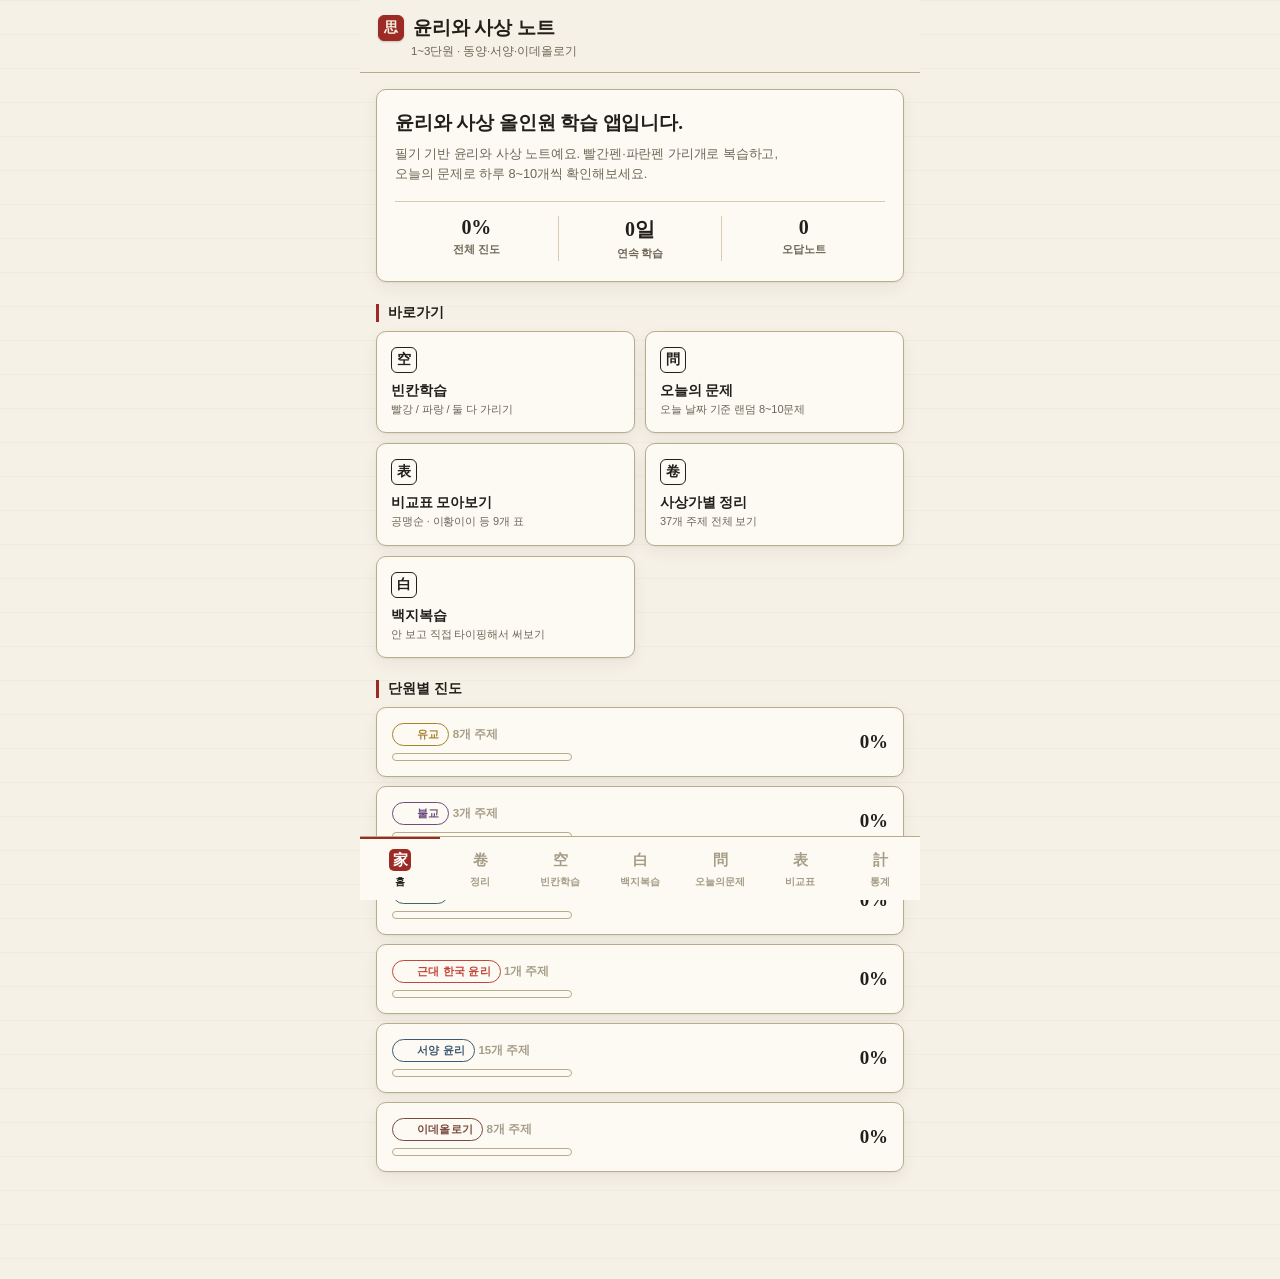
==== commit 8313b228: "Update and rename 윤리와사상 노트.html to index.html" ====
--- a/index.html
+++ b/index.html
@@ -2,7 +2,7 @@
 <html lang="ko">
 <head>
 <meta charset="UTF-8"/>
-<meta name="viewport" content="width=device-width, initial-scale=1.0, maximum-scale=1.0, user-scalable=no, viewport-fit=cover"/>
+<meta name="viewport" content="width=device-width, initial-scale=1.0, viewport-fit=cover"/>
 <title>윤리와 사상 노트 — 동양 윤리</title>
 
 <!-- PWA: 매니페스트 (data URI로 임베드, 단일 HTML 유지) -->
@@ -593,24 +593,70 @@
   ctx.strokeStyle = isEraser ? 'rgba(0,0,0,1)' : PEN_COLORS[color];
   return isEraser;
 }
-function drawSegment(stroke, idx){
-  const ctx = HW.ctx;
-  if(!ctx) return;
-  const a = stroke.points[idx], b = stroke.points[idx+1];
-  if(!a || !b) return;
-  const isEraser = strokeSegmentStyle(ctx, stroke.color);
-  const baseWidth = isEraser ? 22 : 2.4;
-  ctx.lineWidth = isEraser ? baseWidth : baseWidth + b.p * 3.2;
+function widthFor(isEraser, pressure){
+  return isEraser ? 22 : 2.2 + pressure * 3.0;
+}
+function midpoint(a, b){ return { x:(a.x+b.x)/2, y:(a.y+b.y)/2 }; }
+
+function drawStraightSegment(ctx, color, a, b){
+  const isEraser = strokeSegmentStyle(ctx, color);
+  ctx.lineWidth = widthFor(isEraser, b.p);
   ctx.beginPath();
   ctx.moveTo(a.x, a.y);
   ctx.lineTo(b.x, b.y);
   ctx.stroke();
 }
+// 2차 베지어 한 구간: midpoint(p0,p1) -> [제어점 p1] -> midpoint(p1,p2)
+// 매 새 점마다 이 한 구간만 그리면 되므로 빠르고(O(1)), 각짐 없이 부드럽게 이어짐.
+function drawQuadSegment(ctx, color, p0, p1, p2){
+  const isEraser = strokeSegmentStyle(ctx, color);
+  const start = midpoint(p0, p1);
+  const end = midpoint(p1, p2);
+  ctx.lineWidth = widthFor(isEraser, p1.p);
+  ctx.beginPath();
+  ctx.moveTo(start.x, start.y);
+  ctx.quadraticCurveTo(p1.x, p1.y, end.x, end.y);
+  ctx.stroke();
+}
+function drawDot(stroke){
+  const ctx = HW.ctx;
+  if(!ctx) return;
+  const p = stroke.points[0];
+  if(!p) return;
+  const isEraser = strokeSegmentStyle(ctx, stroke.color);
+  const r = widthFor(isEraser, p.p) / 2;
+  ctx.beginPath();
+  ctx.arc(p.x, p.y, r, 0, Math.PI*2);
+  ctx.fillStyle = ctx.strokeStyle;
+  ctx.fill();
+}
+// 라이브 드로잉: 방금 추가된 새 점 하나에 대응하는 구간만 그림 (증분)
+function drawLatestSegment(stroke){
+  const ctx = HW.ctx;
+  if(!ctx) return;
+  const pts = stroke.points;
+  const n = pts.length;
+  if(n < 2) return;
+  if(n === 2){ drawStraightSegment(ctx, stroke.color, pts[0], pts[1]); return; }
+  drawQuadSegment(ctx, stroke.color, pts[n-3], pts[n-2], pts[n-1]);
+}
+// 저장된 점 데이터로부터 스트로크 전체를 처음부터 동일한 방식으로 재구성 (되돌리기/색변경/재진입 시)
+function redrawStrokeFull(stroke){
+  const ctx = HW.ctx;
+  if(!ctx) return;
+  const pts = stroke.points;
+  if(pts.length === 0) return;
+  if(pts.length === 1){ drawDot(stroke); return; }
+  drawStraightSegment(ctx, stroke.color, pts[0], pts[1]);
+  for(let i=2;i<pts.length;i++){
+    drawQuadSegment(ctx, stroke.color, pts[i-2], pts[i-1], pts[i]);
+  }
+}
 function redrawAllStrokes(){
   const ctx = HW.ctx;
   if(!ctx || !HW.canvas) return;
   ctx.clearRect(0, 0, HW.canvas.width, HW.canvas.height);
-  HW.strokes.forEach(s=>{ for(let i=0;i<s.points.length-1;i++) drawSegment(s, i); });
+  HW.strokes.forEach(s=> redrawStrokeFull(s));
 }
 function onPointerDown(e){
   if(!pointerAllowed(e)) return;
@@ -622,13 +668,19 @@
 function onPointerMove(e){
   if(!HW.drawing || !pointerAllowed(e)) return;
   e.preventDefault();
-  HW.currentStroke.points.push(getPos(e));
-  drawSegment(HW.currentStroke, HW.currentStroke.points.length - 2);
+  // getCoalescedEvents: Apple Pencil이 화면 갱신 사이 더 촘촘히 샘플링한 점들을 모두 반영 (끊김/각짐 방지)
+  const events = (typeof e.getCoalescedEvents === 'function') ? (e.getCoalescedEvents() || []) : [];
+  const list = events.length ? events : [e];
+  list.forEach(ev=>{
+    HW.currentStroke.points.push(getPos(ev));
+    drawLatestSegment(HW.currentStroke);
+  });
 }
 function onPointerUp(e){
   if(!HW.drawing) return;
   HW.drawing = false;
-  if(HW.currentStroke && HW.currentStroke.points.length > 1){
+  if(HW.currentStroke && HW.currentStroke.points.length >= 1){
+    if(HW.currentStroke.points.length === 1) drawDot(HW.currentStroke);
     HW.strokes.push(HW.currentStroke);
     saveStrokes();
   }
@@ -1027,7 +1079,7 @@
   return `
   <div class="screen">
     <div class="hero hard-box">
-      <h2>형석, 오늘은 어떤 사상을 들여다볼까</h2>
+      <h2>윤리와 사상 올인원 학습 앱입니다.</h2>
       <p>필기 기반 윤리와 사상 노트예요. 빨간펜·파란펜 가리개로 복습하고,<br>오늘의 문제로 하루 8~10개씩 확인해보세요.</p>
       <div class="hero-stats">
         <div class="hero-stat"><b>${prog.pct}%</b><span>전체 진도</span></div>
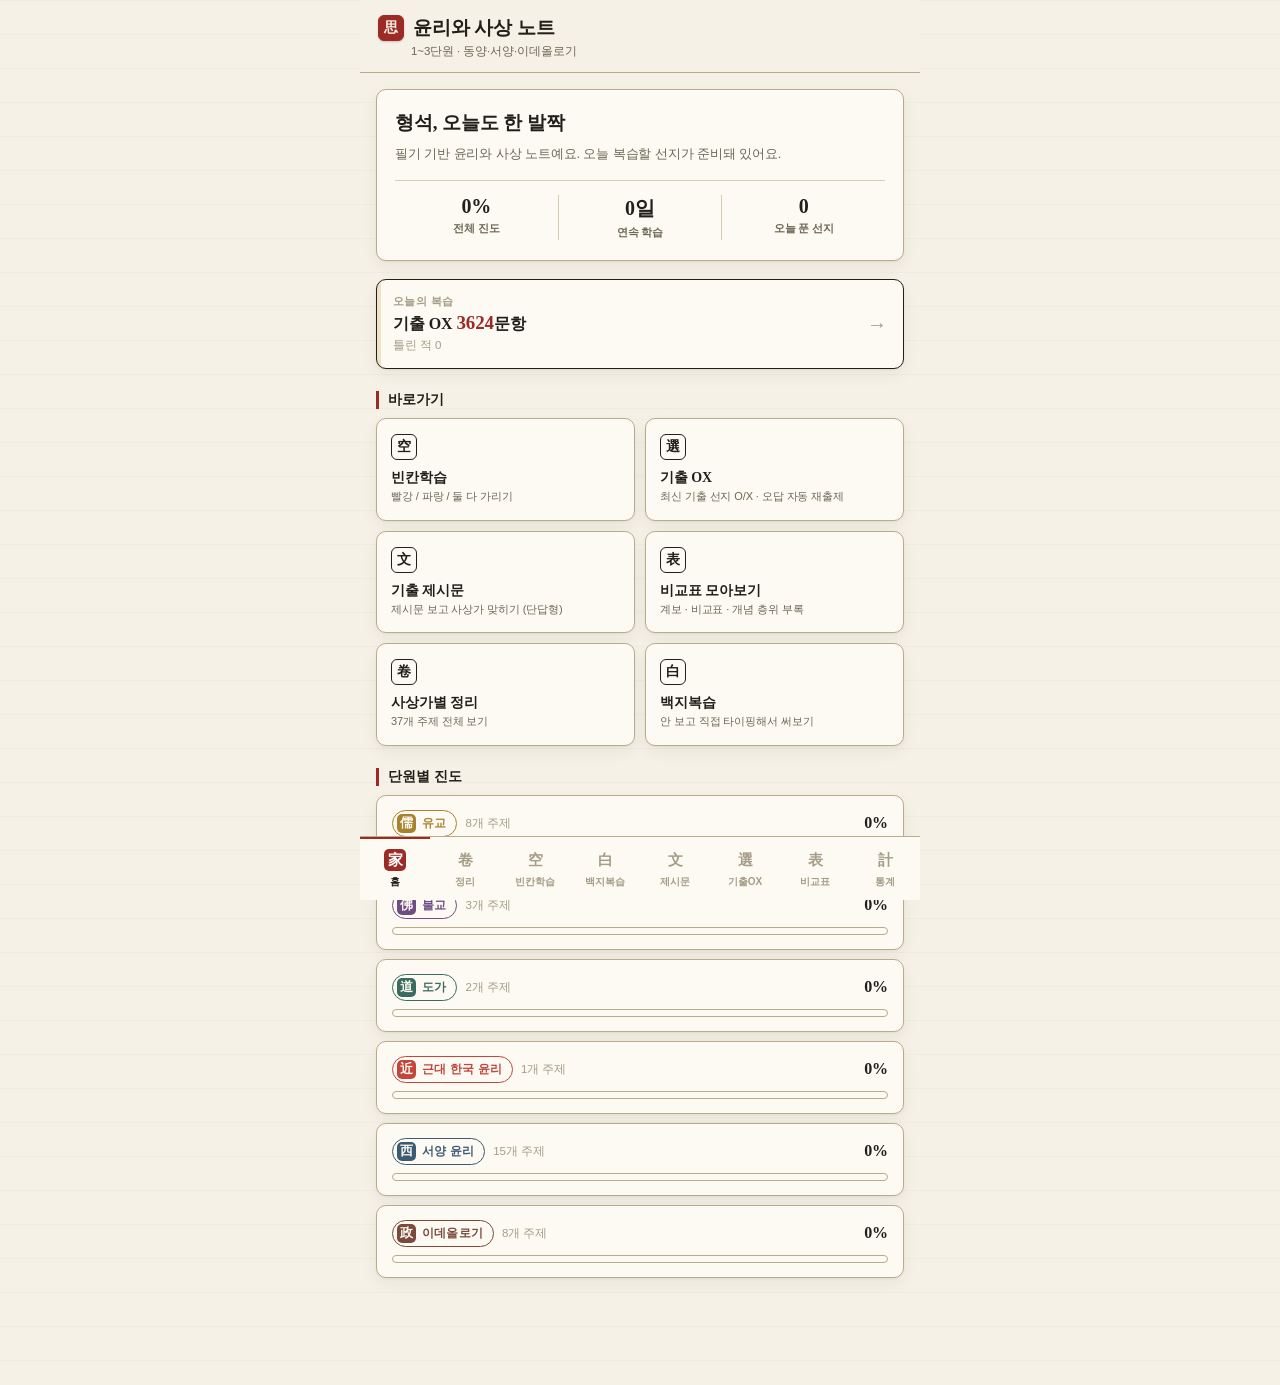
==== commit 83a5ca75: "Rename 윤리와사상 노트.html to index.html" ====
--- a/index.html
+++ b/index.html
@@ -6,7 +6,7 @@
 <title>윤리와 사상 노트 — 동양 윤리</title>
 
 <!-- PWA: 매니페스트 (data URI로 임베드, 단일 HTML 유지) -->
-<link rel="manifest" href="[data-uri]"/>
+<link rel="manifest" href="[data-uri]"/>
 <meta name="theme-color" content="#F6F1E6"/>
 
 <!-- PWA: iOS 홈 화면 추가 시 독립 실행(standalone) -->
@@ -14,8 +14,8 @@
 <meta name="mobile-web-app-capable" content="yes"/>
 <meta name="apple-mobile-web-app-status-bar-style" content="black-translucent"/>
 <meta name="apple-mobile-web-app-title" content="윤사노트"/>
-<link rel="apple-touch-icon" href="[data-uri]"/>
-<link rel="icon" type="image/png" href="[data-uri]"/>
+<link rel="apple-touch-icon" href="[data-uri]"/>
+<link rel="icon" type="image/png" href="[data-uri]"/>
 
 <style>
 /* ===================================================================
@@ -118,10 +118,10 @@
 .badge{
   display:inline-flex;
   align-items:center;
-  gap:4px;
-  font-size:11px;
+  gap:6px;
+  font-size:11.5px;
   font-weight:700;
-  padding:3px 9px 3px 6px;
+  padding:3px 10px 3px 4px;
   border:1px solid currentColor;
   border-radius:999px;
   background:transparent;
@@ -129,10 +129,18 @@
 }
 .badge .seal-ch{
   display:inline-flex; align-items:center; justify-content:center;
-  width:14px;height:14px;border-radius:3px;
-  font-family:var(--font-serif); font-size:10px; font-weight:700;
-  background:currentColor; color:var(--panel);
-}
+  width:19px;height:19px;border-radius:5px;
+  font-family:var(--font-serif); font-size:12.5px; font-weight:700;
+  line-height:1;
+  color:var(--panel);
+  flex:none;
+}
+.tag-유교 .seal-ch{ background:var(--gold); }
+.tag-불교 .seal-ch{ background:#6E4C82; }
+.tag-도가 .seal-ch{ background:#3B6B5E; }
+.tag-근대 .seal-ch{ background:var(--red-soft); }
+.tag-서양 .seal-ch{ background:#3D5A73; }
+.tag-이데올로기 .seal-ch{ background:#7A4A3D; }
 .tag-유교{ color:var(--gold); } .tag-불교{ color:#6E4C82; } .tag-도가{ color:#3B6B5E; } .tag-근대{ color:var(--red-soft); }
 .tag-서양{ color:#3D5A73; } .tag-이데올로기{ color:#7A4A3D; }
 
@@ -408,12 +416,32 @@
 }
 .paper-area:focus{ outline:none; border-color:var(--ink); }
 .paper-meta{ display:flex; justify-content:space-between; align-items:center; margin:8px 0 4px; font-size:11.5px; color:var(--ink-soft); }
+.guided-section{ margin-bottom:15px; }
+.guided-header{ font-size:13.5px; line-height:1.5; margin-bottom:6px; padding-left:1px; }
+.guided-input{
+  width:100%; min-height:84px; box-sizing:border-box;
+  border:1px solid var(--rule-strong); border-radius:8px;
+  background:
+    repeating-linear-gradient(180deg, transparent 0, transparent 27px, var(--rule) 28px),
+    var(--panel);
+  background-position: 0 4px;
+  padding:9px 11px; font-size:13.5px; line-height:27px;
+  font-family:var(--font-sans); color:var(--ink);
+  resize:vertical;
+}
+.guided-input:focus{ outline:none; border-color:var(--ink); }
+.guided-hint-row{ display:flex; align-items:center; gap:8px; margin-top:5px; flex-wrap:wrap; }
+.guided-hint-btn{ font-size:11px; color:var(--blue); text-decoration:underline; cursor:pointer; }
+.guided-hint-text{ font-size:11px; color:var(--ink-soft); background:var(--paper-alt); padding:4px 8px; border-radius:6px; line-height:1.5; }
 .compare-wrap{ margin-top:18px; }
 .compare-head{ display:flex; align-items:center; justify-content:space-between; margin-bottom:8px; }
 .compare-head .t{ font-family:var(--font-serif); font-weight:700; font-size:14px; }
 .stat-box{ padding:15px; margin-bottom:9px; display:flex; align-items:center; justify-content:space-between; }
 .stat-box .l{ font-size:12.5px; font-weight:600; color:var(--ink-soft); }
 .stat-box .v{ font-family:var(--font-serif); font-size:19px; font-weight:700; }
+.unit-card{ padding:14px 15px; margin-bottom:9px; cursor:pointer; }
+.unit-card-top{ display:flex; align-items:center; gap:8px; margin-bottom:8px; }
+.unit-card-pct{ margin-left:auto; font-family:var(--font-serif); font-size:16px; font-weight:700; flex:none; }
 .progress-bar{ height:8px; border:1px solid var(--rule-strong); border-radius:5px; background:var(--panel); overflow:hidden; margin-top:7px;}
 .progress-bar > div{ height:100%; background:var(--gold); }
 
@@ -478,6 +506,133 @@
 .geneal-node.red .n{ color:var(--red); }
 .geneal-arrow{ text-align:center; font-size:13px; color:var(--ink-faint); padding:2px 0; }
 
+/* ---------- 기출 제시문 ---------- */
+.ps-card{ padding:20px 18px; margin-bottom:14px; transition:border-color .15s, box-shadow .15s, background .15s; }
+.ps-card.is-correct{
+  border-color:var(--sage);
+  box-shadow:0 0 0 3px var(--sage-tint), 0 6px 16px rgba(34,31,26,.06);
+  background:var(--sage-tint); animation:oxPop .28s ease;
+}
+.ps-card.is-wrong{
+  border-color:var(--red);
+  box-shadow:0 0 0 3px var(--red-tint), 0 6px 16px rgba(34,31,26,.06);
+  background:var(--red-tint); animation:oxShake .3s ease;
+}
+.ps-body{
+  font-family:var(--font-serif); font-size:14.5px; line-height:1.95;
+  letter-spacing:.1px; word-break:keep-all;
+  padding:2px 0;
+}
+mark.ps-clue{
+  background:linear-gradient(transparent 55%, var(--gold-tint) 55%);
+  color:inherit; padding:0 1px; font-weight:700;
+}
+.ps-input{
+  width:100%; box-sizing:border-box;
+  border:1.4px solid var(--rule-strong); border-radius:9px;
+  padding:14px 13px; font-size:16px; font-weight:600;
+  font-family:var(--font-sans); background:var(--panel); color:var(--ink);
+ 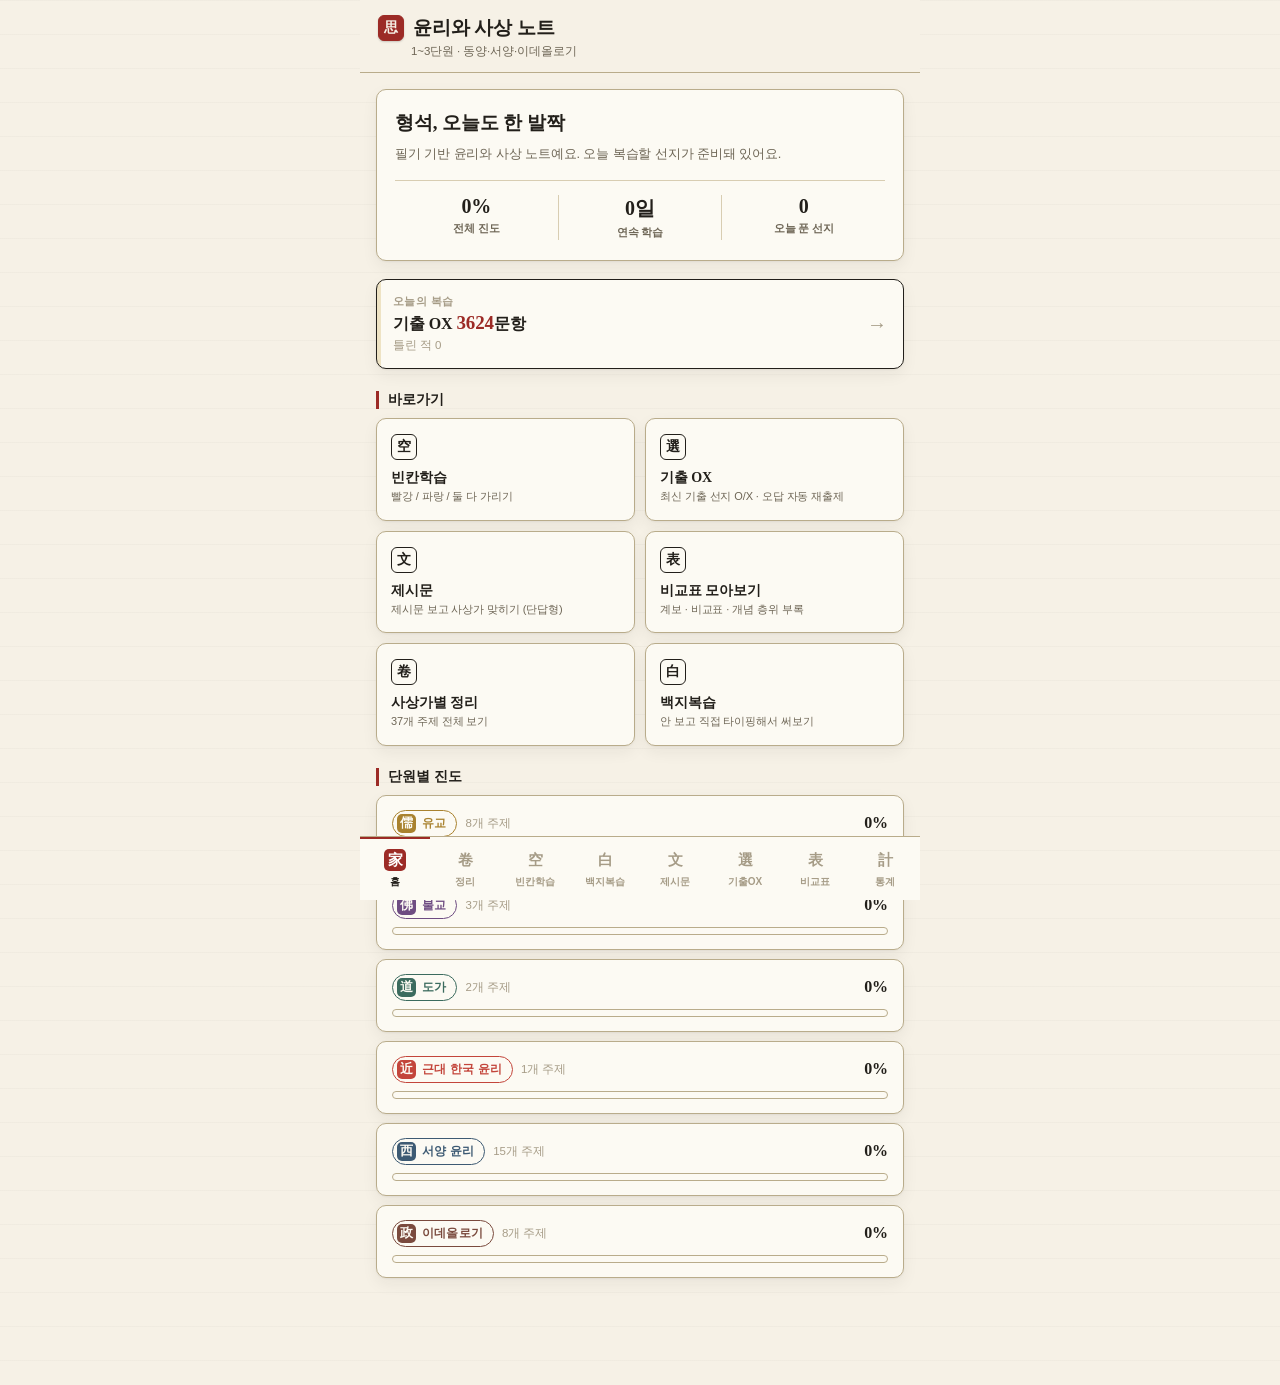
==== commit 6d29e92f: "Add files via upload" ====
--- a/index.html
+++ b/index.html
@@ -8,6 +8,10 @@
 <!-- PWA: 매니페스트 (data URI로 임베드, 단일 HTML 유지) -->
 <link rel="manifest" href="[data-uri]"/>
 <meta name="theme-color" content="#F6F1E6"/>
+
+<!-- 흐름으로 읽기 본문용 노토 세리프. 네트워크가 없으면 시스템 명조로 폴백된다 -->
+<link rel="preconnect" href="https://fonts.gstatic.com" crossorigin/>
+<link rel="stylesheet" href="https://fonts.googleapis.com/css2?family=Noto+Serif+KR:wght@400;700&amp;display=swap"/>
 
 <!-- PWA: iOS 홈 화면 추가 시 독립 실행(standalone) -->
 <meta name="apple-mobile-web-app-capable" content="yes"/>
@@ -48,6 +52,8 @@
 
   --font-serif: "AppleMyungjo","Nanum Myeongjo","Batang", Georgia, "Times New Roman", serif;
   --font-sans: -apple-system, BlinkMacSystemFont, "Apple SD Gothic Neo", "Malgun Gothic", sans-serif;
+  /* 흐름으로 읽기 전용 — 노토 세리프. 없으면 기존 명조로 떨어진다 */
+  --font-story: "Noto Serif KR", "Noto Serif CJK KR", "Source Han Serif K", var(--font-serif);
 
   --radius:10px;
 }
@@ -486,8 +492,10 @@
 
 /* ---------- 계보 (경험론/합리론) ---------- */
 .geneal-desc{ font-size:12.5px; color:var(--ink-soft); line-height:1.6; margin:0 0 16px; }
-.geneal-row{ display:flex; gap:10px; }
-.geneal-col{ flex:1; min-width:0; }
+.geneal-row{ display:flex; gap:10px; flex-wrap:wrap; }
+.geneal-col{ flex:1 1 46%; min-width:0; }   /* 열이 많아지면 두 줄로 감싼다 */
+@media (min-width:760px){ .geneal-col{ flex:1 1 0; } }
+.geneal-node .n{ word-break:keep-all; }
 .geneal-col-head{
   font-family:var(--font-serif); font-weight:700; font-size:13px;
   text-align:center; padding:8px 4px; border-radius:8px 8px 0 0;
@@ -495,6 +503,8 @@
 }
 .geneal-col-head.blue{ background:var(--blue); color:#fff; }
 .geneal-col-head.red{ background:var(--red); color:#fff; }
+.geneal-col-head.gold{ background:var(--gold); color:#fff; }
+.geneal-col-head.sage{ background:var(--sage); color:#fff; }
 .geneal-chain{ border:1.4px solid var(--ink); border-top:none; border-radius:0 0 8px 8px; padding:10px 6px 12px; }
 .geneal-node{
   background:var(--panel); border:1px solid var(--rule-strong); border-radius:7px;
@@ -504,9 +514,11 @@
 .geneal-node .d{ font-size:10px; color:var(--ink-soft); margin-top:2px; line-height:1.35; }
 .geneal-node.blue .n{ color:var(--blue); }
 .geneal-node.red .n{ color:var(--red); }
+.geneal-node.gold .n{ color:var(--gold); }
+.geneal-node.sage .n{ color:var(--sage); }
 .geneal-arrow{ text-align:center; font-size:13px; color:var(--ink-faint); padding:2px 0; }
 
-/* ---------- 기출 제시문 ---------- */
+/* ---------- 제시문 ---------- */
 .ps-card{ padding:20px 18px; margin-bottom:14px; transition:border-color .15s, box-shadow .15s, background .15s; }
 .ps-card.is-correct{
   border-color:var(--sage);
@@ -696,7 +708,120 @@
 }
 .ox-note-text{
   font-size:13.5px; line-height:1.72; color:var(--ink);
-}
+  white-space:pre-line;   /* 해설 안의 줄바꿈을 그대로 살린다 */
+}
+
+/* ── 어려운 선지를 익숙한 표현으로 옮긴 구획 ────────── */
+.ox-plain{
+  margin-top:14px; padding:12px 14px;
+  background:var(--sage-tint, #E3EADF);
+  border-left:3px solid var(--sage);
+  border-radius:0 6px 6px 0;
+}
+.ox-plain-label{
+  font-size:11px; letter-spacing:.06em; color:var(--sage);
+  font-weight:700; margin-bottom:6px;
+}
+.ox-plain-text{
+  font-family:var(--font-serif); font-size:15px; line-height:1.62; color:var(--ink);
+  white-space:pre-line;
+}
+
+/* ── 같은 말을 바꿔 쓴 선지 목록 ─────────────────── */
+.ox-same{
+  margin-top:10px; padding:12px 14px;
+  background:var(--paper-alt);
+  border-left:3px solid var(--ink-faint);
+  border-radius:0 6px 6px 0;
+}
+.ox-same-label{
+  font-size:11px; letter-spacing:.06em; color:var(--ink-soft);
+  font-weight:700; margin-bottom:8px;
+}
+.ox-same-list{
+  margin:0; padding-left:16px;
+  font-family:var(--font-serif);
+  font-size:14.5px; line-height:1.66; color:var(--ink);
+}
+.ox-same-list li{ margin:0 0 5px; }
+.ox-same-list li:last-child{ margin-bottom:0; }
+
+/* ── 부록: 순서·단계형 (flow) ─────────────────── */
+.flow-wrap{ padding:2px 0; }
+.flow-step{
+  display:flex; gap:11px; align-items:flex-start;
+  background:var(--panel); border:1.4px solid var(--rule-strong);
+  border-radius:9px; padding:11px 13px;
+}
+.flow-num{
+  flex:none; width:24px; height:24px; border-radius:50%;
+  background:var(--ink); color:var(--paper);
+  font-size:12px; font-weight:700; line-height:24px; text-align:center;
+}
+.flow-body{ flex:1; min-width:0; }
+.flow-label{ font-family:var(--font-serif); font-weight:700; font-size:14px; }
+.flow-desc{ font-size:12px; color:var(--ink-soft); margin-top:3px; line-height:1.5; }
+.flow-arrow{ text-align:center; color:var(--ink-faint); font-size:15px; padding:3px 0; }
+
+/* ── 부록: 층위형 (pyramid) ──────────────────── */
+.pyr-wrap{ padding:2px 0; }
+.pyr-row{ display:flex; justify-content:center; margin-bottom:7px; }
+.pyr-level{
+  background:var(--gold-tint); border:1.4px solid var(--gold);
+  border-radius:8px; padding:10px 12px; text-align:center;
+}
+.pyr-row:last-child .pyr-level{ background:var(--paper-alt); border-color:var(--ink); }
+.pyr-label{ font-family:var(--font-serif); font-weight:700; font-size:13.5px; }
+.pyr-desc{ font-size:11.5px; color:var(--ink-soft); margin-top:3px; line-height:1.45; }
+
+/* ── 부록: 포함관계형 (nested) ────────────────── */
+.nest-wrap{ padding:2px 0; }
+.nest-box{
+  border:1.6px solid var(--blue); border-radius:11px;
+  padding:12px; margin-top:10px; background:rgba(223,228,239,.35);
+}
+.nest-box .nest-box{ border-color:var(--red); background:var(--panel); }
+.nest-box .nest-box .nest-box{ border-color:var(--gold); }
+.nest-label{ font-family:var(--font-serif); font-weight:700; font-size:14px; }
+.nest-desc{ font-size:12px; color:var(--ink-soft); margin-top:3px; line-height:1.5; }
+
+/* ── 부록: 순환형 (cycle) ────────────────────── */
+.cyc-wrap{ padding:2px 0; }
+.cyc-step{
+  display:flex; gap:11px; align-items:flex-start;
+  background:var(--panel); border:1.4px solid var(--sage);
+  border-radius:9px; padding:10px 12px;
+}
+.cyc-num{
+  flex:none; width:24px; height:24px; border-radius:50%;
+  background:var(--sage); color:#fff;
+  font-size:11.5px; font-weight:700; line-height:24px; text-align:center;
+}
+.cyc-body{ flex:1; min-width:0; }
+.cyc-label{ font-family:var(--font-serif); font-weight:700; font-size:13.5px; }
+.cyc-desc{ font-size:11.5px; color:var(--ink-soft); margin-top:3px; line-height:1.5; }
+.cyc-arrow{ text-align:center; color:var(--sage); font-size:14px; padding:2px 0; }
+.cyc-loop{
+  margin-top:10px; padding:10px 12px; text-align:center;
+  background:var(--sage-tint); border:1.4px dashed var(--sage);
+  border-radius:9px; font-size:12.5px; color:var(--ink);
+}
+
+/* ── 흐름으로 읽기 (story) ────────────────────── */
+.story-toggle{
+  display:flex; justify-content:space-between; align-items:center;
+  padding:13px 14px; cursor:pointer;
+}
+.story-box{ padding:16px 15px 6px; }
+.story-p{
+  font-family:var(--font-story);
+  font-size:14.5px; line-height:1.95; color:var(--ink);
+  margin:0 0 15px; text-align:justify; word-break:keep-all;
+}
+.story-p:last-child{ margin-bottom:12px; }
+.story-r{ color:var(--red); font-weight:700; }
+.story-b{ color:var(--blue); font-weight:700; }
+.story-k{ color:var(--ink); font-weight:700; }
 
 </style>
 </head>
@@ -709,9 +834,9 @@
   <div id="tabbar" class="tabbar"></div>
 </div>
 <script>
-const DATA = [{"id": "confucius", "unit": "유교", "order": 1, "title": "공자", "subtitle": "동양 유교 사상의 연원 (1)", "outline": [{"i": 0, "t": "1. 시대: <b>B.C 5C, 중국의 춘추전국시대<\/b>"}, {"i": 1, "t": "① <b>주나라 왕실의 붕괴로 혼란 초래<\/b>"}, {"i": 1, "t": "② <b>혈연제도에 기반한 봉건제 붕괴: 도덕성 타락<\/b>"}, {"i": 0, "t": "2. 인간관: <b>인과 예를 강조<\/b>"}, {"i": 1, "t": "① <r>인(仁)<\/r>: 인간 내면의 타고난 도덕성 <span class='note'>↔ 겸애(묵자)<\/span>"}, {"i": 2, "t": "a. 의미: 인간다움, 사랑(분별적 사랑: <r>별애<\/r>)"}, {"i": 3, "t": "㉠ <r>별애<\/r>: 존비친소의 구별이 있는 사랑"}, {"i": 3, "t": "㉡ <r>점진적 사랑<\/r>: 가족에서 사회로 확대되는 사랑"}, {"i": 2, "t": "b. 실천 방법: <b>효제충서<\/b>"}, {"i": 3, "t": "㉠ <r>효제<\/r>: 부모에게 효도, 형제 간의 우애"}, {"i": 3, "t": "㉡ <b>충<\/b>: 온 정성을 다함"}, {"i": 3, "t": "㉢ <r>서<\/r>: 상대방을 배려, 역지사지 ★"}, {"i": 3, "t": "i) <b>추기급인<\/b>: 나를 미루어 남에게 미침"}, {"i": 3, "t": "ii) <b>기소불욕 물시어인<\/b>: 내가 원치 않는 걸 남에게 시키지 말 것"}, {"i": 1, "t": "② <b>예(禮): 외면적 규범, 예의범절<\/b>"}, {"i": 2, "t": "a. <r>상장제례<\/r>: 초상, 장례, 제사의례 강조"}, {"i": 2, "t": "b. <r>삼년상<\/r>: 부모님의 죽음을 삼년간 애도"}, {"i": 0, "t": "3. 정치관: <r>덕치사상<\/r>(덕으로 통치)"}, {"i": 1, "t": "① <r>정명사상<\/r>: 이름을 바르게 세움"}, {"i": 2, "t": "→ 군군 신신 부부 자자"}, {"i": 1, "t": "② <r>수기치인, 수기안인<\/r>: 나를 먼저 수양한 후 통치"}, {"i": 0, "t": "4. 경제관: <b>분배의 형평성을 강조<\/b>"}, {"i": 1, "t": "① <b>대동사회<\/b>: 공자의 이상 사회 (천하 공유물)"}, {"i": 1, "t": "② 아동복지, 노인복지 구현"}, {"i": 1, "t": "③ 통치자는 재화의 부족보다 <r>고르지 못함을 걱정<\/r>"}, {"i": 0, "t": "5. 수양론: <b>군자, 선비, 성인이 되는 법<\/b>"}, {"i": 1, "t": "① <r>천도내면화<\/r>: 하늘의 도덕법칙을 따름"}, {"i": 1, "t": "② <r>극기복례<\/r>: 사욕을 극복해서 예를 회복"}], "deep": [{"i": 0, "t": "1. 인의 의미: 덕, 도덕성, 인간다움, <r>별애<\/r>(존비친소 구분)"}, {"i": 1, "t": "① <r>인자인야<\/r>: 인(仁)한 사람은 사람(人)다운 사람 (타고난 도덕성)"}, {"i": 1, "t": "② <r>유인자능호인능오인<\/r>: 좋아함과 <b>싫어함을 분별<\/b> (도덕성 여부)"}, {"i": 0, "t": "2. 예의 의미: 예의의 덕, 주요 예식(상장제례), 관혼상제"}, {"i": 1, "t": "① <r>예악 사상<\/r>: 음악의 중요성(입어예 성어악) ⇒ 도덕수양"}, {"i": 1, "t": "② <r>허례허식 경계<\/r>: 내면의 도덕성 없이 화려한 예식 반대 (인 강조)"}, {"i": 1, "t": "③ <r>비례물시·물청·물언·물동<\/r>: 예가 아니면 보지도 듣지도 말 것 ★"}, {"i": 0, "t": "3. 정명(正名) 사상: 명실상부 (명분과 실질이 부합) = 명분준행"}, {"i": 0, "t": "4. 도덕성 회복 강조: 조문도 석사가의 (아침에 도를 들으면 저녁에 죽어도 좋다)"}, {"i": 0, "t": "5. 공자 vs 묵자: 사랑 성격, 음악관, 장례 규모 비교"}, {"i": 1, "t": "① 공자: <r>별애<\/r>(분별적 사랑, 존비친소 O) ; 예악, 삼년상"}, {"i": 1, "t": "② 묵자: <r>겸애<\/r>(무차별적 사랑, 존비친소 X), 비악, 절장"}, {"i": 0, "t": "6. 공자 vs 칸트: <b>역지사지 강조<\/b> ≒ 황금률, 의무강조"}, {"i": 1, "t": "① 공자: <b>서(추기급인)<\/b> ⇒ 나의 입장을 상대방에 대입"}, {"i": 1, "t": "② 칸트: 정언명령(보편화 명령) ⇒ 준칙의 확대적용"}, {"i": 0, "t": "7. <r>공자 vs 순자<\/r>: 하늘관 (천인합일 vs 천인분이)"}], "table": {"title": "공자 · 맹자 · 순자 비교", "cols": ["공자", "맹자", "순자"], "rows": [["춘추전국 中 춘추", "전국시대", "전국시대 말기"], ["<r>성선설<\/r> 기초 제공", "<r>성선설<\/r>(양지·양능)", "<r>성악설<\/r>(이기적 욕망)"], ["<r>덕치사상<\/r>", "<r>왕도정치<\/r>(↔패도정치)", "<r>예치사상<\/r>"], ["군자·선비", "대인, 대장부", "성인, 성현"], ["인의예지", "인의예지(사덕)", "인의예지(후천적)"], ["<r>선천적 도덕성<\/r>", "선천적 도덕 <b>학습능력<\/b>", "선천적 도덕 <b>학습능력<\/b>(인식)"], ["고른 분배", "고른 분배", "고른 분배"], ["<r>천인합일<\/r>(도덕 원천)", "<r>천인합일<\/r>(도덕원천)", "<r>천인분이<\/r>(물리적 하늘) ★"], ["<r>교화○ 본성교화X<\/r>", "<r>교화○ 본성교화X<\/r>", "<r>교화○ 본성교화○<\/r>"], ["<r>정명론○ 혁명론X<\/r>", "<r>정명론○ 혁명론○<\/r>", "<r>정명론○ 혁명론X<\/r> ★"]]}}, {"id": "mencius", "unit": "유교", "order": 2, "title": "맹자", "subtitle": "동양 유교 사상의 연원 (2)", "outline": [{"i": 0, "t": "1. 시대: 고대 중국, 춘추전국시대"}, {"i": 1, "t": "⇒ 혼란의 가중, 왕의 횡포 심각"}, {"i": 0, "t": "2. 인간관: <r>성선설<\/r>"}, {"i": 1, "t": "① <b>불인인지심<\/b>: 차마 어찌하지 못하는 마음"}, {"i": 1, "t": "② <r>양지양능설<\/r>: 타고난 도덕성 (선천적 도덕능력)"}, {"i": 2, "t": "a. 양지: 생각하지 않고도 아는 것 ⇒ <r>도덕 인식<\/r>"}, {"i": 2, "t": "b. 양능: 배우지 않고도 할 수 있는 것 ⇒ <r>도덕 실천<\/r>"}, {"i": 1, "t": "③ <r>사덕<\/r>(네 가지 도덕성)의 근거 ⇒ <r>사단<\/r>(네 가지 단서)"}, {"i": 2, "t": "a. 인(사랑)의 근거: <r>측은지심<\/r>(불쌍히)"}, {"i": 2, "t": "b. 의(정의)의 근거: <r>수오지심<\/r>(악 부끄)"}, {"i": 2, "t": "c. 예(예의)의 근거: <r>사양지심<\/r>(양보)"}, {"i": 2, "t": "d. 지(지혜)의 근거: <r>시비지심<\/r>(옳고그름)"}, {"i": 2, "t": "⇒ 사덕과 사단 모두 <r>선천적<\/r> <b>(사단을 확충)<\/b>"}, {"i": 0, "t": "3. 정치관: <b>덕치사상, 정명사상 계승<\/b>"}, {"i": 1, "t": "① <r>왕도정치<\/r>: 도덕으로 통치 (↔ 패도정치)"}, {"i": 1, "t": "② <r>민본주의<\/r>: 백성을 위한 정치 by the king"}, {"i": 2, "t": "a. 군주가 정치 주체이나, <r>위민 정치<\/r>"}, {"i": 2, "t": "b. <r>군주 &lt; 사직(나랏일) &lt; 백성<\/r>"}, {"i": 1, "t": "③ 역성혁명: 패도군주를 내쫓음 (방벌)"}, {"i": 0, "t": "4. 경제관: <r>항산항심론<\/r>(재산, 도덕성 관계)"}, {"i": 1, "t": "① 선비계급: 무항산 <b>유항심<\/b> (언제나 도덕성 유지)"}, {"i": 1, "t": "② 일반백성: 무항산 <b>무항심<\/b> (생계 먼저 해결)"}, {"i": 1, "t": "③ 도덕을 이익보다 중시: <r>의주리종, 견리사의<\/r>"}, {"i": 0, "t": "5. 수양론: <b>군자, 선비, 성인, 대장부, 대인이 되는 방법<\/b>"}, {"i": 1, "t": "① <r>집의<\/r>: 의로운 일을 꾸준히 함"}, {"i": 1, "t": "② <r>호연지기<\/r>: 크고 굳센 기운 (도덕적 기운)"}, {"i": 1, "t": "③ <r>구방심<\/r>: 놓아버린 마음 되찾음 (본성 회복)"}, {"i": 1, "t": "④ 존심양성: 마음·본성을 보존하고 기름"}], "deep": [{"i": 0, "t": "1. <r>성선설의 근거<\/r>: 하늘(도덕근원으로서 하늘)"}, {"i": 1, "t": "① <r>천명사상<\/r>: 하늘의 도덕 명령(천복, 천벌)"}, {"i": 1, "t": "② <r>천인합일<\/r>: 천도가 인도에 내재"}, {"i": 2, "t": "a. '성실함'은 하늘의 도, '성실해지려고 노력함'은 인간의 도"}, {"i": 2, "t": "b. 도덕의 원천인 하늘이 인간에게 <b>도덕성 부여<\/b>"}, {"i": 1, "t": "③ <b>주재천<\/b>: 하늘은 인간사를 주재함(천명,천복,천벌) ⇒ 개입○"}, {"i": 1, "t": "④ <b>인격천<\/b>: 하늘이 인간사에 개입함 (도가의 하늘은 인간사 비개입)"}, {"i": 0, "t": "2. 수양방법: <b>존심양성<\/b>"}, {"i": 1, "t": "① <r>집의<\/r>: 의로운 일을 꾸준히 함 (아리스토텔레스 '반복·습관'유사)"}, {"i": 1, "t": "② <r>구방심<\/r>: 잃어버린 마음을 되찾음 (양명의 '치양지'로 계승)"}, {"i": 1, "t": "③ <r>물조장<\/r>: 급하게 서두르다 망치지 말 것 (조장 금지)"}, {"i": 1, "t": "④ <r>물망<\/r>: 지나치게 방치하거나 잊지 말 것 (유교의 '중용')"}, {"i": 1, "t": "⑤ <r>호연지기<\/r>: 대장부의 도덕적 기운(크고 굳셈)"}, {"i": 0, "t": "3. 경제관 심화: <b>항산항심론, 복지국가관<\/b>"}, {"i": 1, "t": "① <r>활국구민<\/r>: 국가의 적극적 항산 보장 노력 (실학에 영향)"}, {"i": 1, "t": "② <r>정전법<\/r>: 토지를 균등분할하고 공유토지로 흉년 대비 (구휼)"}], "table": {"title": "맹자 개념 · 비교 개념 · 비교 학자", "cols": ["맹자 개념", "비교 개념", "비교 학자"], "rows": [["<r>의주리종<\/r>(도덕 강조)", "<r>의즉리<\/r>(이익 강조)", "묵자(서민중심,겸애강조)"], ["<r>견리사의<\/r>(의로움)", "<r>겸애교리<\/r>(이로움 나눔)", "묵자(공리주의적 색채)"], ["<r>왕도정치<\/r>(덕치 계승)", "<r>패도정치<\/r>(무력 강조)", "<r>한비자<\/r>(법가사상)"], ["<r>성선설<\/r>(선천적 덕성)", "성악설 / 성무선악설", "<r>순자,홉스<\/r> / <r>고자,로크<\/r>"], ["<r>민본주의<\/r>", "<r>민주주의<\/r>", ""], ["a. 정치주체: 왕", "a. 정치주체: 국민", "a. 국민주권사상"], ["b. 통치자교체 ○", "b. 통치자교체 ○", "b. <r>저항권 행사<\/r>"], ["c. 주기적 교체 X", "c. 주기적 교체 ○", "c. <r>선거제도<\/r>"], ["선거X 역성혁명○", "<r>선거○ 저항권○<\/r>", "맹자 vs 로크·아리스토텔레스"], ["지속적 수양(집의), 중용", "지속적 수양(품성적 덕), 중용", ""]]}}, {"id": "xunzi", "unit": "유교", "order": 3, "title": "순자", "subtitle": "동양 유교 사상의 연원 (3)", "outline": [{"i": 0, "t": "1. 시대: 중국 춘추전국시대 中 <b>전국시대 말기<\/b>"}, {"i": 1, "t": "① 사회혼란 가장 심각"}, {"i": 1, "t": "② 인간 본성에 대한 신뢰 상실"}, {"i": 0, "t": "2. 인간관: <r>성악설<\/r> (선천적 도덕성 부정)"}, {"i": 1, "t": "① 악행의 근거: 이기적 욕망 ⇒ <b>혼란 초래<\/b>"}, {"i": 1, "t": "② 서양의 홉스와 유사: 둘 다 성악설"}, {"i": 1, "t": "③ 단, <b>선천적인 도덕 인식 능력과 학습능력은 존재<\/b>"}, {"i": 0, "t": "3. 정치관: <r>예치사상<\/r> (예법으로 통치)"}, {"i": 1, "t": "① 예의 의미: <b>후천적 규범, 인위적 도덕성<\/b>"}, {"i": 2, "t": "a. 국가를 통치하는 규범, 법률, 제도"}, {"i": 2, "t": "b. <r>선왕(성현)이 제정한 법률<\/r>"}, {"i": 2, "t": "c. 사회질서유지 및 재화분배기준"}, {"i": 1, "t": "② <b>유교의 공통점<\/b>: <r>도덕에 기반한 통치 강조<\/r>"}, {"i": 0, "t": "4. 경제관: 예법으로 분배"}, {"i": 1, "t": "① <b>직업의 위계<\/b>: 사·농·공·상"}, {"i": 2, "t": "a. 사(선비계급): 통치자 계급 (예에 정통)"}, {"i": 2, "t": "b. 농(농부계급): 생산자 계급 (농사의 전문성)"}, {"i": 2, "t": "c. 공(공인계급): 생산자 계급 (물건 제작에 정통)"}, {"i": 2, "t": "d. 상(상인계급): 생산자 계급 (장사에 정통)"}, {"i": 1, "t": "② 직업의 귀천을 인정: <b>차등분배 지향<\/b>"}, {"i": 1, "t": "③ 선천적 가문보다 <b>후천적 노력 강조<\/b>"}, {"i": 0, "t": "5. 수양론: <b>화성기위<\/b> (악→선)"}, {"i": 1, "t": "① 의미: 본성을 변화시켜 인위적 도덕성을 일으킴"}, {"i": 1, "t": "② 방법: 성현이 만든 예법을 공부"}, {"i": 0, "t": "6. 공맹 vs 순자 비교"}, {"i": 1, "t": "① <r>하늘의 해석 차이<\/r>: 공맹(도덕원천) vs 순자(물리적 하늘)"}, {"i": 1, "t": "② <r>공맹: 천인합일<\/r>(하늘과 인간은 하나) ★"}, {"i": 1, "t": "③ <r>순자: 천인분이<\/r>(하늘과 인간 구분) ★"}], "deep": [{"i": 0, "t": "1. 순자의 인간 유형 분류"}, {"i": 1, "t": "① <r>왕자<\/r>: 예를 높이고 현자 숭상 (도덕+정치능력)"}, {"i": 1, "t": "② <r>패자<\/r>: 법과 제도 중시, 백성사랑 (정치능력)"}, {"i": 1, "t": "③ <b>군자<\/b>: 도덕적 수양 완성, 화성기위"}, {"i": 1, "t": "④ <b>소인<\/b>: 이기적 본성을 따르는 자"}, {"i": 0, "t": "2. 순자의 화성기위의 네 단계: <r>성정려위<\/r>"}, {"i": 1, "t": "① <r>성(본성)<\/r>: 이기적이고 악한 본성"}, {"i": 1, "t": "② <r>정(감정)<\/r>: 어떤 사건에 감응하여 일어남"}, {"i": 1, "t": "③ <r>려(생각)<\/r>: 감정이 생긴 후 <r>생각하며 선택<\/r>"}, {"i": 1, "t": "④ 위(인위): 후천적·인위적 <b>도덕 학습<\/b>"}, {"i": 0, "t": "3. <r>순자 vs 맹자 비교<\/r>"}, {"i": 1, "t": "① 공통점1: 공자 계승 - 대동사회, 군자"}, {"i": 1, "t": "② <b>공통점2<\/b>: 역할분담 강조 - 사농공상 vs 노심자·노력자"}, {"i": 1, "t": "③ 공통점3, <r>선천적 능력 강조<\/r>: <r>도덕인식·학습능력<\/r>"}, {"i": 1, "t": "④ 공통점4: 예(법)으로 교화 - 본성교화 vs 본성회복"}, {"i": 1, "t": "⑤ <r>공통점5<\/r>: 군자와 소인의 본성 동일 - 성악 vs 성선"}], "table": {"title": "순자의 사상 · 홉스의 사상", "cols": ["순자의 사상", "홉스의 사상"], "rows": [["<b>성악설<\/b>(이기적 욕망)", "<b>성악설<\/b>(투쟁본능)"], ["유교사상(고대)", "사회계약설(근대)"], ["<r>지적 능력 인정<\/r>", "<r>지적 능력 인정<\/r>"], ["예법 학습능력", "이성으로 평화 조약"], ["<b>도덕이 목적<\/b>", "<b>도덕이 수단<\/b>"], ["도덕사회구현 목표", "<r>유물론<\/r>(만물을 물질로 설명)"], ["<r>천인분이<\/r>", "물리적 하늘(도덕근원X)"], ["물리적 하늘(도덕근원X)", "<r>군주주권<\/r>(절대군주○)"], ["<r>군주주권<\/r>(절대군주X)", "인간 평등"], ["인간 불평등(신분,귀천구분)", ""]]}}, {"id": "zhuxi", "unit": "유교", "order": 4, "title": "주자의 성리학", "subtitle": "동양 유교 사상의 전개 (1)", "outline": [{"i": 0, "t": "1. 시대: 중국 12C 송나라"}, {"i": 1, "t": "① 진나라부터 당나라까지 <b>유학의 쇠퇴<\/b>: <b>도가·불교 부흥<\/b>"}, {"i": 1, "t": "② 신유학의 등장으로 유교의 인기가 다시 살아남: <b>재부흥<\/b>"}, {"i": 0, "t": "2. 우주론: 이기이원론 (우주와 만물의 생성 이론)"}, {"i": 1, "t": "① <b>이(理)<\/b>: 형이상의 원리, 만물의 근본 원리, <b>이치<\/b>"}, {"i": 1, "t": "② 기(氣): 형이하의 재료, 만물의 구성 재료, <r>형태<\/r>"}, {"i": 0, "t": "3. <r>심성론<\/r>: 마음(심)과 본성(성)에 대한 이론"}, {"i": 1, "t": "① <r>심통성정<\/r>: 마음은 본성과 감정을 통괄(관통)"}, {"i": 1, "t": "② <r>본성(성)<\/r>: 태어날 때 마음, 발동 이전"}, {"i": 2, "t": "a. 본연지성: 이, <b>천리로서의 본성<\/b>(인의예지 내재)"}, {"i": 2, "t": "b. 기질지성: 이+기, <b>기질로서의 본성<\/b>(사람마다 차이)"}, {"i": 2, "t": "⇒ 정편청탁수박 차이 (바름과 치우침, 맑고 흐림, 순수와 잡탕)"}, {"i": 1, "t": "③ <b>감정(정)<\/b>: 발동 이후의 마음, 동요된 마음"}, {"i": 2, "t": "a. 사단(네 가지 단서): <b>순선무악한 감정<\/b>(도덕 감정)"}, {"i": 3, "t": "측은지심, 수오지심, 사양지심, 시비지심"}, {"i": 2, "t": "b. 칠정(일곱가지 마음): <b>가선가악한 감정<\/b>(일반 감정)"}, {"i": 3, "t": "희노애구애오욕(희노애락): 인간의 모든 감정"}, {"i": 1, "t": "④ 본성과 감정의 관계"}, {"i": 2, "t": "a. 도심(순선무악한 마음): <b>본연지성, 사단<\/b>"}, {"i": 2, "t": "b. 인심(가선가악한 마음): <b>기질지성, 칠정<\/b>"}, {"i": 2, "t": "c. 인욕 (인심 中 악한 것)"}, {"i": 0, "t": "4. 수양론"}, {"i": 1, "t": "① 거경: <b>존양성찰<\/b> (마음을 보존하고 도덕적 반성)"}, {"i": 1, "t": "② <r>궁리<\/r>: <r>격물치지<\/r> (사물의 이치를 탐구)"}, {"i": 1, "t": "③ 존천리 거인욕: 천리를 보존하고 인욕을 제거"}, {"i": 0, "t": "5. <r>경세론<\/r>: 정치·경제 이론"}, {"i": 1, "t": "① 공자의 덕치 계승, 정명론 수용"}, {"i": 1, "t": "② 하늘의 이치 중시: 정치·경제 접목"}]}, {"id": "yangming", "unit": "유교", "order": 5, "title": "양명의 양명학", "subtitle": "동양 유교 사상의 전개 (2)", "outline": [{"i": 0, "t": "1. 시대: 중국, 명나라 15C"}, {"i": 0, "t": "2. <r>심즉리설<\/r>: <b>마음이 곧 이치<\/b> (외부 사물의 이치 부정)"}, {"i": 1, "t": "① <r>심외무리<\/r>: 마음 밖에 이치가 없음"}, {"i": 1, "t": "② 심외무물: 마음 밖에 사물이 없음"}, {"i": 1, "t": "③ 주장 이유: 주자의 성즉리설 비판 (본성이 곧 이치)"}, {"i": 0, "t": "3. 주자 vs 양명 비교"}, {"i": 1, "t": "① 공통점: 유교사상가 (도덕 사회 구현)"}, {"i": 2, "t": "a. <b>맹자의 성선설 계승<\/b>: 양지, 사단 공통 사용"}, {"i": 2, "t": "b. <b>유교 경전 수용<\/b>: 존천리거인욕, 격물 치지 공통 사용"}, {"i": 2, "t": "c. <r>앎과 행함의 일치 주장<\/r>"}, {"i": 1, "t": "② 차이점 1. 양지의 해석 (선천적 앎)"}, {"i": 2, "t": "a. 주자: <r>50%의 앎<\/r>, 후천적 학습 필요"}, {"i": 2, "t": "b. 양명: <r>100%의 앎<\/r>, 선천적 앎의 회복 중요"}, {"i": 1, "t": "③ 차이점 2. 격물치지의 해석"}, {"i": 2, "t": "a. 주자: <b>외부 사물의 이치 학습<\/b> (외부 → 나)"}, {"i": 2, "t": "b. 양명: <b>내 마음을 바로 잡음<\/b> (나 → 외부) 정심"}, {"i": 1, "t": "④ 차이점 3. 앎과 행함의 일치 해석"}, {"i": 2, "t": "a. 주자: <b>선지후행<\/b>, 지행병진, 지경행중"}, {"i": 2, "t": "b. 양명: <r>지행합일<\/r>(앎과 행함은 하나)"}, {"i": 2, "t": "⇒ 앎은 행함의 시작이요, 행함은 앎의 완성"}, {"i": 1, "t": "⑤ 차이점 4. 천리의 해석"}, {"i": 2, "t": "a. 주자: <b>천리는 인의예지<\/b> ⇒ 이일분수"}, {"i": 2, "t": "⇒ 사람의 본성과 사물의 본성에 모두 천리가 내재"}, {"i": 2, "t": "b. 양명: <r>천리는 양지<\/r> ★"}, {"i": 2, "t": "⇒ 사람의 마음에 천리가 있고, 사물에는 부여 X"}], "deep": [{"i": 0, "t": "1. 주자의 경: 거경, 존양성찰의 수양방법"}, {"i": 1, "t": "① <r>주일무적<\/r>: 오직 한 가지 생각에 집중"}, {"i": 1, "t": "② 정제엄숙: 몸가짐을 단정히 하고 차분하고 엄숙함"}, {"i": 1, "t": "③ 상성성: 항상 깨어 있음 (밝은 정신 유지)"}, {"i": 1, "t": "④ <b>기심수렴<\/b>: 마음 안에 헛된 생각을 용납하지 않음"}, {"i": 0, "t": "2. <b>주자의 심통성정<\/b>: 마음은 본성과 감정을 통괄, <r>외부사건 감응(발동)<\/r>"}, {"i": 1, "t": "① 본성(미발심, 발동 이전의 마음): <r>사덕(인의예지)<\/r> X"}, {"i": 1, "t": "② 감정(기발심, 발동 이후의 마음): <r>사단(측은,수오,사양,시비)<\/r> O"}, {"i": 0, "t": "3. 양명의 양지: 선천적 본성, 본래의 도덕성"}, {"i": 1, "t": "① <r>천리인 양지<\/r>: 주자 X, 양명 O (하늘의 이치)"}, {"i": 1, "t": "② 내 마음의 본체: 심즉리설, 이일원론"}, {"i": 1, "t": "③ 선천적 능력: 선천적 도덕 자각 능력, 스스로 밝게 깨달음"}, {"i": 0, "t": "4. <r>양명의 지행합일<\/r> ≒ 소크라테스의 지행합일"}, {"i": 1, "t": "① 의미: 인식으로서의 <r>지(知)<\/r>와 실천으로서의 <r>행(行)<\/r>은 하나"}, {"i": 1, "t": "② 강조: 지식이 행동에 우선할 수 없음 (주자의 선지후행 비판)"}, {"i": 1, "t": "③ 적용: 행동 시, 참된 앎이 이미 이루어짐 (동시에)"}], "table": {"title": "주자 · 양명", "cols": ["주자", "양명"], "rows": [["<r>이기이원론<\/r>(이○기○)", "<r>이일원론<\/r>(이○기X)"], ["<r>성즉리설<\/r>(본성이 곧 이치)", "<r>심즉리설<\/r>(마음이 곧 이치)"], ["외부 사물의 이치 인정", "외부 사물의 이치 부정"], ["<r>심 = 이 + 기<\/r>", "<r>심 = 이 = 성<\/r>(본성)"], ["<r>천리 = 사덕<\/r>(인의예지)", "<r>천리 = 양지<\/r>(본성)"], ["격물치지 해석 (외부→나)", "<r>격물치지 해석 (나→외부)<\/r>"], ["격: 다다르다, 연구하다", "격: 바로잡다 → 정심(正心)"], ["물: 객관적 외부 사물", "을: 뜻이 있는 곳(마음)"], ["치: 끝까지 헤아려 앎", "치: 지극히 하다 → 치지, 치양지"], ["지: 지식", "<r>지: 내 마음의 양지<\/r>"]]}}, {"id": "yiiyi", "unit": "유교", "order": 6, "title": "이황 vs 이이", "subtitle": "조선 성리학 논쟁", "outline": [{"i": 0, "t": "1. 성리학의 공통입장: <r>주자, 이황, 이이<\/r>"}, {"i": 1, "t": "① 이와 기의 관계"}, {"i": 2, "t": "a. <r>이기불상리<\/r>: 현실적으로 분리 불가"}, {"i": 2, "t": "b. <b>이기불상잡<\/b>: 개념적으로 섞일 수 없음"}, {"i": 1, "t": "② 수양을 강조함: 기질을 교정 (탁→청)"}, {"i": 2, "t": "a. <r>경<\/r>(경건함): 엄숙함, 집중, 깨어있음, 잡념 제거"}, {"i": 2, "t": "b. <r>성<\/r>(진실된 마음의 상태): <b>경을 통해 성을 도달<\/b>"}, {"i": 1, "t": "③ 사단과 사덕의 관계: <r>단서설<\/r>(사단은 사덕의 실마리)"}, {"i": 2, "t": "a. <r>사단<\/r>(선천적 감정): 정(측은,수오,사양,시비)"}, {"i": 2, "t": "b. 사덕(선천적 본성): 성(인의예지가 본연지성에 내재)"}, {"i": 0, "t": "2. <r>이황의 주장<\/r>: 「성학십도」"}, {"i": 1, "t": "① 이원론적 이기이원론: 사단과 칠정의 연원이 다름"}, {"i": 2, "t": "a. 사단: <b>이발기수<\/b>(이가 발하고 기가 뒤따름) ★"}, {"i": 2, "t": "b. 칠정: <b>기발이승<\/b>(기가 발하고 이가 올라탐)"}, {"i": 1, "t": "② <r>주리론<\/r>: 이를 강조하는 사상 (이존기비, 이귀기천)"}, {"i": 1, "t": "③ <r>이기호발설<\/r>: 이와 기가 서로 발함 (이발○ 기발○)"}, {"i": 1, "t": "④ <r>이기불상잡 강조<\/r>: 개념적으로 섞일 수 없음을 강조"}, {"i": 1, "t": "⑤ <r>이치 강조<\/r>: 도덕 명분 강조, 인의예지(천리) 강조"}, {"i": 1, "t": "⑥ 영향: 위정척사, 항일의병운동"}, {"i": 0, "t": "3. <r>이이의 주장<\/r>: 「성학집요」"}, {"i": 1, "t": "① <r>일원론적 이기이원론<\/r>: 사단과 칠정의 연원이 같음"}, {"i": 2, "t": "a. 사단: <b>기발이승<\/b>(선한 감정)"}, {"i": 2, "t": "b. 칠정: <b>기발이승<\/b>(모든 감정) <span class='note'>&gt; 칠포사<\/span>"}, {"i": 1, "t": "② <r>이기조화론<\/r>: 이와 기는 뗄 수 없는 관계 (주기론 X)"}, {"i": 1, "t": "③ <r>이기겸발설<\/r>: 기발이승일도설, 이발 부정"}, {"i": 1, "t": "④ <r>이기불상리 강조<\/r>: 현실적으로 분리불가 강조"}, {"i": 1, "t": "⑤ 도덕 명분과 현실을 함께 강조: <r>사회경장론<\/r>"}, {"i": 1, "t": "⑥ 영향: <r>실학, 개화사상<\/r>"}], "deep": [{"i": 0, "t": "1. <r>기질교정론<\/r>(교기질): 정편청탁수박의 차이"}, {"i": 1, "t": "① <b>선인<\/b>: 기질이 바르고 맑고 순수 <b>(정·청·수)<\/b>"}, {"i": 1, "t": "② <b>악인<\/b>: 기질이 치우치고 흐리고 잡스러움 <b>(편·탁·박)<\/b>"}, {"i": 0, "t": "2. <r>단서설<\/r>(실마리): 성과 정의 관계"}, {"i": 1, "t": "① 사단: 외부에 감응해서 겉으로 드러난 감정 <b>(실마리)<\/b>"}, {"i": 1, "t": "② 사덕: 감응하기 전 내재된 <b>천리로서의 본성<\/b>(본체)"}, {"i": 0, "t": "3. <r>이기지묘<\/r>: 이와 기의 오묘한 관계"}, {"i": 1, "t": "① 이기불상리: 현실에서 <b>분리불가<\/b>(원리와 형태 함께 있음)"}, {"i": 1, "t": "② 이기불상잡: 개념에서 <b>혼동불가<\/b>(형이상 vs 형이하)"}, {"i": 0, "t": "4. <r>유위성<\/r>: 발동함, 운동성, 동정(動靜), 작용성 ★"}, {"i": 1, "t": "① 이황: <r>이기호발설<\/r>(이발기발 다발성)"}, {"i": 2, "t": "a. 이: <b>무형유위<\/b> <b>(형태는 없고 발동 가능)<\/b>"}, {"i": 2, "t": "b. 기: <b>유형유위<\/b> (형태도 있고 발동 가능)"}, {"i": 1, "t": "② 이이: <r>이기겸발설<\/r>(기발이승일도설)"}, {"i": 2, "t": "a. 이: <b>무형무위<\/b> (형태도 없고 <r>발동 불가<\/r>)"}, {"i": 2, "t": "b. 기: 유형유위 (형태도 있고 발동 가능)"}], "table": {"title": "이황 · 이이", "cols": ["이황", "이이"], "rows": [["이의 유위성 강조(이발○)", "이의 무위성 강조(이발X)"], ["이의 동정으로 감정구분", "기발에서 모든 감정 비롯"], ["<r>사단과 칠정의 연원 다름<\/r>", "<r>칠정 안에 사단 포함(칠포사)<\/r>"], ["a. 사단: 이발기수", "a. 사단: 기발이승"], ["b. 칠정: 기발이승", "b. 칠정: 기발이승"], ["<r>이와 기의 유위성(운동성)<\/r>", "<r>이와 달리 기만 유위성<\/r>"], ["이원론적 관점", "일원론적 관점"], ["<r>주리론<\/r>(도덕원리 강조)", "<b>이기조화론<\/b>(도덕+현실 강조)"], ["<b>이존기비<\/b>", "<b>이통기국<\/b>(이의 보편성, 기의 특수성)"], ["위정척사 영향", "실학에 영향"]]}}, {"id": "jeongyakyong", "unit": "유교", "order": 7, "title": "실학과 정약용", "subtitle": "조선 후기 유교", "outline": [{"i": 0, "t": "1. 조선 후기 실학"}, {"i": 1, "t": "① 특징: 실생활의 유용성 강조, 청의 고증학 영향"}, {"i": 1, "t": "② 세 분파: 도덕 사회 구현 목표"}, {"i": 2, "t": "a. <r>중농학파<\/r>: 경세치용, 농업과 토지제도 개혁 중시"}, {"i": 2, "t": "b. <r>중상학파<\/r>: 이용후생, 상공업의 진흥, 복지 증진"}, {"i": 2, "t": "c. <r>실사구시학파<\/r>: 역사, 문헌, 지도, 고증을 강조"}, {"i": 1, "t": "③ <r>정약용의 사상<\/r>: 중농학파, 여전제"}, {"i": 2, "t": "a. <r>성기호설<\/r>: 본성은 즐겨 좋아함으로 설명 가능"}, {"i": 3, "t": "㉠ <r>영지의 기호<\/r>(<b>천명지성<\/b>,<b>도의지성<\/b>): 선 좋아, 악 싫어 (인간만○)"}, {"i": 3, "t": "㉡ <b>형구의 기호<\/b>(기질지성): 육체의 욕망 충족 좋아 (동물도○)"}, {"i": 2, "t": "b. <b>자주지권<\/b>: 스스로 주인됨의 권한"}, {"i": 3, "t": "㉠ <b>선천적 권형<\/b>: 권한의 형태(본성X 감정X)"}, {"i": 3, "t": "㉡ <r>자유의지<\/r>: 선 또는 악을 선택 ⇒ 책임 강조"}, {"i": 2, "t": "c. <r>단시설<\/r>: 사단은 사덕의 시작, 시초"}, {"i": 3, "t": "㉠ <r>사단<\/r>(선천적 감정): 측은, 수오, 사양, 시비"}, {"i": 3, "t": "㉡ ★<r>사덕<\/r>(후천적 덕): <b>인의예지는 실천 이후에 형성<\/b>"}, {"i": 3, "t": "㉢ 기호: 본성에 천리(인의예지)가 내재(X)"}], "deep": [{"i": 0, "t": "1. <b>중상학파 심화<\/b>: 유교계열, 박지원, 박제가"}, {"i": 1, "t": "① <b>이용<\/b>: 경제성장, 상공업 증진"}, {"i": 1, "t": "② 후생: 복지 증진, 아동복지+노인복지"}, {"i": 1, "t": "③ <b>정덕<\/b>: 도덕사회 구현, <r>대동사회 목표<\/r>"}, {"i": 0, "t": "2. <r>활국구민<\/r>: 나랏일 활성화, 빈민구제 (맹자 계승)"}, {"i": 1, "t": "① <r>중농학파<\/r>: 토지제 개혁 (여전제, 한전제 ……)"}, {"i": 1, "t": "② <r>중상학파<\/r>: 상공업 진흥, 청나라 문물 교류, 상인우대"}, {"i": 0, "t": "3. 정약용의 자주지권"}, {"i": 1, "t": "① 의미: 스스로 주인됨의 권한"}, {"i": 1, "t": "② 특징: 선천적 부여○ (<r>자유의지<\/r> 선천)"}, {"i": 2, "t": "a. <r>선택의 자유<\/r>: 선악 책임 강조 (≒ 사르트르)"}, {"i": 2, "t": "b. <b>개체적 자율성<\/b>: 혈기적 존재 (≒ 크리스트교)"}, {"i": 2, "t": "c. 권형: 본성X 감정X 권한○"}, {"i": 0, "t": "4. 정약용의 인간 특징: <r>혈기적 존재<\/r> (피와 살, 욕구체)"}, {"i": 1, "t": "① <b>욕구는 삶의 원동력<\/b>(추동력): 「여유당전서」"}, {"i": 1, "t": "② 원리와 욕구의 충돌 가능: 제거가 아닌 조절"}], "table": {"title": "단서설 · 단시설", "cols": ["단서설 (주자·이황·이이·맹자)", "단시설 (정약용)"], "rows": [["서: <r>실마리<\/r>", "시: <r>시초, 시작<\/r>"], ["인의예지는 천리", "인의예지는 천리 X"], ["a. 사덕: 선천, 본성 내재", "a. 사덕: 후천, 실천으로 형성"], ["b. 사단: 선천, 감정 표출", "b. 사단: 선천, 감정 표출"], ["<r>사단이 사덕의 단서<\/r>", "<r>사단이 사덕 형성의 시초<\/r>"], ["성선설, 이일분수", "성기호설"], ["a. 양지: 선천적 인식능력", "a. 영지의 기호: 도의지성, 본연지성"], ["b. 양능: 선천적 실천능력", "b. 형구의 기호: 기질지성"], ["사덕은 만물에 내재", "인간만 영지의 기호를 지님"]]}}, {"id": "joseon-yangming", "unit": "유교", "order": 8, "title": "조선 후기 양명학", "subtitle": "강화학파: 정제두, 박은식, 신채호", "outline": [{"i": 0, "t": "1. <b>조선 후기 양명학<\/b>"}, {"i": 1, "t": "① <r>정제두<\/r>: 강화학파의 우두머리"}, {"i": 2, "t": "a. <b>생리<\/b>: 내 마음의 생생한 이치, 마음 안의 진리"}, {"i": 2, "t": "b. <r>사리<\/r>: 죽은 이치, 외부 사물의 이치"}, {"i": 2, "t": "c. <b>특징<\/b>: 개방적 학문 태도, 도덕 주체성 강조"}, {"i": 1, "t": "② 박은식: <r>애국계몽운동<\/r>"}, {"i": 2, "t": "a. 일제강점기에 양명학을 통해 교육, 사업"}, {"i": 2, "t": "b. 대동사회를 꿈꾸며 국권회복운동"}, {"i": 1, "t": "③ 신채호: 일제강점기 독립운동"}, {"i": 2, "t": "a. <r>민족사관<\/r>: 민족의 주체적 역량 강조"}, {"i": 2, "t": "b. 식민지 근대화론 비판"}]}, {"id": "buddha", "unit": "불교", "order": 9, "title": "석가모니", "subtitle": "고대 인도 불교", "outline": [{"i": 0, "t": "1. 시대: B.C 6C 인도"}, {"i": 1, "t": "① 카스트 제도에 대한 반발: <b>평등 사상 요청<\/b>"}, {"i": 1, "t": "② 브라만교에 대한 반항심 ⇒ 권위 약화"}, {"i": 2, "t": "a. 육사외도 사상의 등장: 신흥 종교"}, {"i": 2, "t": "b. 극단적인 사상으로 인한 반감: <b>중도 사상 요청<\/b>"}, {"i": 3, "t": "㉠ 지나친 고통 또는 쾌락 <r>추구<\/r>"}, {"i": 3, "t": "㉡ 지나친 무신론 또는 불가지론 추구"}, {"i": 0, "t": "2. <r>연기설<\/r>(=인연생기설): 평등사상 내포"}, {"i": 1, "t": "① 만물의 상호의존성 강조: <b>상의성<\/b>"}, {"i": 1, "t": "② 무수한 원인과 조건에 의해 만물 형성"}, {"i": 1, "t": "③ <r>인타라망<\/r>: 그물망, 소중한 인연 강조"}, {"i": 1, "t": "④ <r>자비<\/r>: 불교의 사랑 (인연의 소중함을 자각)"}, {"i": 1, "t": "⑤ <r>윤회설<\/r>(환생설): 현생의 업보가 내생을 좌우"}, {"i": 2, "t": "a. 생멸의 수레바퀴: 생사의 반복"}, {"i": 2, "t": "b. <r>업보<\/r>(업, Karma): 선업과 악업으로 나뉨"}, {"i": 0, "t": "3. <r>사성제설<\/r>: 네 가지 성스러운 진리 (고집멸도)"}, {"i": 1, "t": "① <r>고성제<\/r>: 현실세계의 결과, 고통 <span class='note'>ex) 생로병사의 고통<\/span>"}, {"i": 1, "t": "② 집성제: 현실세계의 원인, 집착"}, {"i": 2, "t": "a. <r>애욕<\/r>: 충족불가능한 욕망"}, {"i": 2, "t": "b. <r>무명<\/r>: 무지, 깨닫지 못함"}, {"i": 1, "t": "③ <r>멸성제<\/r>: 이상세계의 결과, 소멸"}, {"i": 2, "t": "a. 집착과 고통의 소멸"}, {"i": 2, "t": "b. <b>해탈<\/b>: 깨달음, 무명에서 벗어남"}, {"i": 2, "t": "c. <r>열반<\/r>: 깨달음의 경지, 이상적 경지"}, {"i": 1, "t": "④ <r>도성제<\/r>: 이상세계의 원인, <r>중도(바른 길)<\/r>"}, {"i": 2, "t": "a. 8정도: 여덟가지 바른 길"}, {"i": 2, "t": "b. 중도: 양극단에 치우치지 않음"}], "deep": [{"i": 0, "t": "1. <r>삼법인설<\/r>: 도장에 새길 세 가지 진리"}, {"i": 1, "t": "① <r>제행무상<\/r>: 모든 것은 변화함"}, {"i": 1, "t": "② <b>제법무아<\/b>: 나 조차도 고정된 실체가 없음"}, {"i": 1, "t": "③ <r>일체개고<\/r>: 모든 것이 고통이다"}, {"i": 0, "t": "2. 사법인설: 삼법인 + 열반적정(깨달음을 통한 고요함)"}, {"i": 0, "t": "3. 불교 용어"}, {"i": 1, "t": "① <r>중생<\/r>: 아직 깨닫지 못한 자 (무명상태)"}, {"i": 1, "t": "② <r>부처<\/r>: 깨달은 자 (무명을 벗어나 해탈)"}, {"i": 1, "t": "③ <r>불성<\/r>: 타고난 부처가 될 수 있는 성질 (생명체의 본성)"}, {"i": 1, "t": "④ <r>보살<\/r>: 보리살타의 줄임말, 이상적 인간상"}, {"i": 2, "t": "a. 보리(깨달음) ⇒ <r>상구보리<\/r>(위로는 깨달음을 구함)"}, {"i": 2, "t": "b. 살타(중생) ⇒ <r>하화중생<\/r>(아래로는 중생 구제)"}, {"i": 1, "t": "⑤ <r>삼독<\/r>: 불성을 방해하는 세 가지 요소 (제거대상)"}, {"i": 2, "t": "a. 탐: 탐욕, 과도한 욕심"}, {"i": 2, "t": "b. 진: 성냄, 화를 내고 성급하며 자만"}, {"i": 2, "t": "c. 치: 어리석음, 깨닫지 못함"}, {"i": 1, "t": "⑥ <r>삼학<\/r>: 불성을 회복하는 세 가지 방법 (추구대상)"}, {"i": 2, "t": "a. 계: 계율, 지켜야 할 규칙"}, {"i": 2, "t": "b. 정: 선정, <b>마음수행(참선, 관심법)<\/b>"}, {"i": 2, "t": "c. 혜: 지혜, 경전공부"}, {"i": 1, "t": "⑦ <r>오온<\/r>: 나를 이루는 다섯가지 요소"}, {"i": 2, "t": "a. 구성: <b>색수상행식<\/b>(육체와 의지 포함)"}, {"i": 2, "t": "b. 오온은 무상함: 나는 변해가는 존재 (무아)"}, {"i": 3, "t": "㉠ <r>아집을 탈피<\/r>: 자신에 대한 집착을 버림"}, {"i": 3, "t": "㉡ 불변의 자아라는 실체가 없음"}, {"i": 3, "t": "㉢ <r>함정선지<\/r>: 무아는 '어떠한 나도 없음(X)'"}, {"i": 3, "t": "⇒ '변해가는 나' 존재○ '불변의 나' 존재X"}, {"i": 1, "t": "⑧ 반야삼매: 지혜를 얻는 몰입의 경지 (무아지경)"}, {"i": 0, "t": "9. <r>팔정도<\/r>: 여덟가지 올바른 수행의 길 八正道"}, {"i": 1, "t": "① <r>정견<\/r>(바른 견해) ★"}, {"i": 1, "t": "② 정어(바른 말)"}, {"i": 1, "t": "③ 정정(바른 삼매)"}, {"i": 1, "t": "④ 정정진(바른 정진)"}, {"i": 1, "t": "⑤ 정사유(바른 생각)"}, {"i": 1, "t": "⑥ 정명(正命, 바른 생업)"}, {"i": 1, "t": "⑦ 정업(바른 행위)"}, {"i": 1, "t": "⑧ 정념(바른 마음챙김)"}, {"i": 0, "t": "10. <r>업보<\/r>: 의도한 행위의 결과, Karma"}, {"i": 1, "t": "① 선업: 착한 업보(내생의 더 나은 삶 보장), 중간목표"}, {"i": 1, "t": "② 악업: 나쁜 업보(부처를 비방하고 타인을 괴롭힘)"}, {"i": 0, "t": "11. <r>자성<\/r>: 두 가지 다른 뜻을 지님"}, {"i": 1, "t": "① 자성1: 고정된 불변의 실체, 부정적 어휘 <b>(중관,유식)<\/b>"}, {"i": 1, "t": "② <r>자성2<\/r>: 불성의 의미, 부처가 될 성질 <b>(혜능,지눌)<\/b>"}, {"i": 0, "t": "12. 함정용어"}, {"i": 1, "t": "① 실체: 변치 않는 고정된 것, 부정적 어휘(실체는 없음)"}, {"i": 1, "t": "② 실상: 변해가는 모습, 긍정적 어휘 <b>(실상을 깨달음)<\/b>"}, {"i": 1, "t": "③ 해탈: 깨달음, 무명(無明)을 벗어남"}, {"i": 1, "t": "④ 열반: 깨달음의 경지, 연기의 법칙을 벗어남"}], "table": {"title": "이쪽 언덕(차안) · 저쪽 언덕(피안)", "cols": ["이쪽 언덕 (차안)", "저쪽 언덕 (피안)"], "rows": [["<r>고통의 언덕<\/r>", "<r>해탈의 언덕<\/r>"], ["연기의 법칙 적용", "연기의 법칙 적용 X"], ["<b>무명 상태<\/b>", "깨달음의 경지"], ["<r>윤회의 반복<\/r>(생멸 수레바퀴)", "<r>윤회에서 벗어남<\/r> ★"], ["생로병사의 반복", "<r>태어남도 죽음도 없는 경지<\/r>"], ["삼고, 사고, 팔고 (고통의 연속)", "<b>번뇌의 불이 꺼짐<\/b>"], ["중생의 <r>바라밀 수행<\/r> 필요 ★", "부처의 경지: 열반"], ["보시, 지계, 인욕, 정진, 선정, 지혜 (6바라밀)", "ex. 아미타불, 미륵불(미륵부처)"]]}}, {"id": "buddhism-development", "unit": "불교", "order": 10, "title": "불교사상의 전개", "subtitle": "소승불교 · 대승불교 · 중국불교", "outline": [{"i": 0, "t": "1. <b>고대 인도 불교<\/b>: 원시불교, 근본불교, 석가모니"}, {"i": 0, "t": "2. <r>소승불교<\/r>: 작은 수레바퀴 (부파불교)"}, {"i": 1, "t": "① 개인의 해탈 추구"}, {"i": 1, "t": "② 엄격한 종교성과 사회와 분리"}, {"i": 1, "t": "③ 이상적 인간상: <b>아라한<\/b>(나한)"}, {"i": 0, "t": "3. <r>대승불교<\/r>: 큰 수레바퀴 (중국불교) ★"}, {"i": 1, "t": "① 개인의 해탈과 <r>중생의 구제를 함께 추구<\/r>"}, {"i": 1, "t": "② 출가수행과 재가수행 모두 가능"}, {"i": 1, "t": "③ 이상적 인간상: <r>보살<\/r>(보리살타)"}, {"i": 1, "t": "④ 수행 방법: 6바라밀 ★"}, {"i": 2, "t": "a. 의미: 해탈의 언덕으로 간다"}, {"i": 2, "t": "b. 내용: 보시, 지계, 인욕, 정진, 선정, 지혜"}, {"i": 3, "t": "㉠ 보시: 남에게 베풂"}, {"i": 3, "t": "㉡ <b>무주상보시<\/b>: 대가없이 베풂"}, {"i": 1, "t": "⑤ 주요 사상: <r>공사상<\/r>(일체개공) ≠ 허무주의"}, {"i": 2, "t": "a. 의미: <b>있음과 없음의 집착을 버림<\/b>"}, {"i": 2, "t": "b. 해석1. <r>용수의 중관사상<\/r>"}, {"i": 3, "t": "㉠ 공사상을 <b>중도<\/b>로 설명"}, {"i": 3, "t": "㉡ 있음과 없음의 양극단에 치우치지 않음"}, {"i": 2, "t": "c. 해석2. <r>세친의 유식사상<\/r>"}, {"i": 3, "t": "㉠ 공사상을 <r>일체유심조<\/r>로 설명"}, {"i": 3, "t": "㉡ 모든 것은 인식에서 비롯됨: <b>요가 수행 강조<\/b>"}, {"i": 2, "t": "d. 공통점: <b>무자성<\/b>(변치않는 실체로서 속성은 없음)"}, {"i": 0, "t": "4. <r>중국불교 두 갈래<\/r>"}, {"i": 1, "t": "① <r>교종<\/r>: 경전공부 중시, 삼장법사"}, {"i": 2, "t": "⇒ <r>점오점수<\/r>(점진적 깨달음과 수행)"}, {"i": 1, "t": "② <r>선종<\/r>: 참선, 선정 중시, <r>혜능선사, 달마대사<\/r>"}, {"i": 2, "t": "⇒ <r>돈오돈수<\/r>(단번에 깨달음과 수행)"}]}, {"id": "korean-buddhism", "unit": "불교", "order": 11, "title": "한국 불교", "subtitle": "원효 · 의천 · 지눌", "outline": [{"i": 0, "t": "1. 전래 시기: 삼국시대, 대승불교"}, {"i": 1, "t": "① 교종(경전중시): 「화엄경」, 「법화경」"}, {"i": 1, "t": "② 선종(참선 중시): <r>조계종<\/r>(선정,관심법 중시)"}, {"i": 2, "t": "a. <r>견성성불<\/r>: 불성을 보면 부처로 완성"}, {"i": 2, "t": "b. <r>직지인심<\/r>: 인간의 마음을 곧바로 볼 것"}, {"i": 2, "t": "c. <r>불립문자<\/r>: 글로 표현이 어려운 진리"}, {"i": 2, "t": "d. <r>교외별전<\/r>: 경전 밖에 가르침 존재"}, {"i": 0, "t": "2. 대표 승려 1. <b>원효<\/b> (신라 말~통일신라 초)"}, {"i": 1, "t": "① 사상의 대통합 추구: 유·불·도 조화"}, {"i": 1, "t": "② <r>일심사상<\/r>: 한마음 사상 (교선 분리 이전) ⇒ <b>교종 안에서의 통합<\/b>"}, {"i": 2, "t": "a. <r>일체유심조<\/r>: 모든 것은 오직 마음에서 비롯됨"}, {"i": 2, "t": "b. <b>원융회통<\/b>: 원만하게 융합하여 모음"}, {"i": 2, "t": "c. <b>화쟁<\/b>: 논쟁의 조화로운 해결"}, {"i": 2, "t": "d. <b>일즉다 다즉일<\/b>: 한 마음에서 시작·귀결"}, {"i": 2, "t": "⇒ <r>진여문과 생멸문은 하나<\/r> (진리와 현실은 하나)"}, {"i": 1, "t": "③ 사상적 특징: 불교 대중화 노력"}, {"i": 2, "t": "a. <b>무애행<\/b>: 거리낌없는 수행 (장애물X)"}, {"i": 2, "t": "b. <b>염불수행<\/b>: 나무아미타불 관세음보살"}, {"i": 0, "t": "3. 대표 승려 2. <r>의천<\/r> (고려전기) 음벌 귀족 지지"}, {"i": 1, "t": "① 해동 천태종 창시 (교종 계열)"}, {"i": 1, "t": "② 교선일치 주장: <b>원효 계승<\/b>"}, {"i": 2, "t": "a. <r>내외겸전<\/r>: 안팎으로 두루 닦음"}, {"i": 2, "t": "b. <b>교관겸수<\/b>: 가르침과 관심법은 하나"}, {"i": 0, "t": "4. 대표 승려 3. <r>지눌<\/r> (고려 중후반) 무신 지지"}, {"i": 1, "t": "① 조계종 창시 (선종 계열): <r>목우행<\/r>(소를 기르는 수행)"}, {"i": 1, "t": "② 교선일치 주장: <r>원효 계승, 선교일원<\/r>"}, {"i": 2, "t": "a. <b>돈오점수<\/b>: 단번에 깨닫고 점진적 수행"}, {"i": 2, "t": "b. <b>정혜쌍수<\/b>: 선정과 지혜를 함께 수행"}], "deep": [{"i": 0, "t": "1. <r>대승불교 전개<\/r>: 공사상의 해석"}, {"i": 1, "t": "① <r>중관불교<\/r>(용수): 공사상 = <b>중도<\/b> (양극단X)"}, {"i": 1, "t": "② <r>유식불교<\/r>(세친): 공사상 = <r>일체유심조<\/r> (의식)"}, {"i": 0, "t": "2. <b>중국불교 전개<\/b>"}, {"i": 1, "t": "① <r>교종<\/r>: 경전중시, 북방불교, 삼장법사 <b>(점오점수)<\/b>"}, {"i": 1, "t": "② <r>선종<\/r>: 참선중시, 남방불교, 달마·혜능 (돈오돈수)"}, {"i": 2, "t": "a. 달마대사: 4구게(직지인심, 불립문자, 교외별전, 견성성불)"}, {"i": 2, "t": "b. 혜능선사: 본래무일물, 돈오돈수, 정혜불이, 남종선"}, {"i": 0, "t": "3. <r>원효대사 사상 심화<\/r>: 「대승기신론소」"}, {"i": 1, "t": "① 정토종: 교선분리 이전, 염불수행하면 극락왕생"}, {"i": 1, "t": "② <r>일심사상<\/r>: 한 마음 사상, 진여문과 생멸문은 하나"}, {"i": 2, "t": "a. 진여문: 진리, 본래의 바다, <b>있는 그대로의 참모습<\/b>"}, {"i": 2, "t": "b. <b>생멸문<\/b>: 현실, 파도치는 바다, <b>생겨나고 사라지는 모습<\/b>"}, {"i": 0, "t": "4. <b>지눌 사상 심화<\/b>: 목우행(소를 기르는 수행)"}, {"i": 1, "t": "① 돈오를 위한 수행: 관심법, 참선, 선정 (마음의 불성 직관)"}, {"i": 1, "t": "② <b>점수를 위한 수행<\/b>: 정혜(쌍수) (경전공부와 참선 함께)"}], "table": {"title": "원효 · 의천 · 지눌", "cols": ["원효", "의천", "지눌"], "rows": [["신라말~통일신라 초", "고려 전기", "고려 중후반"], ["<r>정토종<\/r>", "<r>해동 천태종<\/r>", "<r>조계종<\/r>"], ["<r>교선분리<\/r> 이전", "교종 중심", "선종 중심"], ["<b>조화사상<\/b>", "<b>교선일치<\/b>", "<b>선교일원<\/b>"], ["<r>일체유심조<\/r>", "<r>교관겸수<\/r>", "<r>정혜(쌍수=겸수)<\/r>"], ["<r>원융회통<\/r>", "<r>내외겸전<\/r>", "<b>돈오점수<\/b>"], ["무애행", "법화경 공부", "<b>목우행<\/b>"], ["민중불교", "문벌귀족 지지", "무신 지지"], ["<r>화쟁사상<\/r>", "<r>점진적 깨달음<\/r>", "<r>간화선<\/r> ★(돈오돈수)"], ["호국 불교", "<b>호국 불교<\/b>", "<b>호국 불교<\/b>"]]}}, {"id": "laozi", "unit": "도가", "order": 12, "title": "노자", "subtitle": "도가 사상 (1) · 「도덕경」", "outline": [{"i": 0, "t": "1. 시대: B.C 5C 춘추전국시대, 제자백가"}, {"i": 0, "t": "2. 사회 혼란의 원인: <b>인위적 제도와 규범이 혼란의 원인<\/b>"}, {"i": 1, "t": "① 유교의 인의예지 비판"}, {"i": 1, "t": "② 법가의 형벌과 제도 비판"}, {"i": 0, "t": "3. 사회 혼란의 해법: <r>무위자연<\/r> = '도'"}, {"i": 1, "t": "① 의미: 억지로 함이 없고 <b>스스로 그러함<\/b>"}, {"i": 1, "t": "② 방법1. 자연법칙에 <b>순응<\/b>(춘하추동, 낮과 밤 질서 수용)"}, {"i": 1, "t": "③ 방법2. 허정(세속적 욕심과 집착을 버림) ★"}, {"i": 0, "t": "4. 도가의 '도' 해석: <r>도덕 법칙X 자연 법칙O<\/r>"}, {"i": 1, "t": "① 만물 생성의 근원: <b>형이상학적 개념<\/b>"}, {"i": 2, "t": "a. 인간의 감각으로 파악 불가"}, {"i": 2, "t": "b. 인간의 언어로 표현 불가: <r>도가도 비상도<\/r>"}, {"i": 1, "t": "② 도는 어질지 않음: 어질 인(仁)"}, {"i": 2, "t": "a. 도는 도덕과 무관하고 <b>인간사에 비개입<\/b>"}, {"i": 2, "t": "b. 인간을 짚으로 만든 개 취급: <b>도덕 명령 X<\/b>"}, {"i": 1, "t": "③ <b>큰 '도'가 사라지자, '인의'가 생겨남<\/b>: <b>자연스러움의 붕괴<\/b>"}, {"i": 0, "t": "5. 도가의 수양방법: 상선약수"}, {"i": 1, "t": "① 의미: <b>최상의 선은 물과 같다<\/b>."}, {"i": 1, "t": "② 방법: <r>겸허와 부쟁<\/r>(겸손과 다투지 않음)"}, {"i": 1, "t": "③ 이상적 인간: <r>성인<\/r>(무지, 무위, 소박)"}, {"i": 1, "t": "④ 이상사회: <r>소국과민<\/r>"}, {"i": 2, "t": "a. 작은 나라에 적은 백성"}, {"i": 2, "t": "b. 통치: <b>무위지치<\/b>(무위의 통치)"}, {"i": 3, "t": "⇒ 현자숭상X, 보물을 귀하게 여김X"}, {"i": 0, "t": "6. 인간본성론: 어린아이"}, {"i": 1, "t": "① 성선설X, 성악설X, 성무선악설X"}, {"i": 1, "t": "② <b>순수하고 소박한 본성<\/b> (억지스럽지 않음)"}, {"i": 1, "t": "③ 인간 본성 신뢰: 인위적 가치판단X"}], "deep": [{"i": 0, "t": "1. 도가의 도: <b>움직임과 작용이 있음<\/b>"}, {"i": 1, "t": "① <r>도의 움직임<\/r>: 반(되돌아감)"}, {"i": 1, "t": "② <r>도의 작용<\/r>: 약(여림)"}, {"i": 0, "t": "2. 도가의 인성론: 성선설X 성악설X 성무선악설X"}, {"i": 1, "t": "① 가치 판단 배제: 선악구분은 인위적임"}, {"i": 1, "t": "② 인간 본성 신뢰: <r>본성회복 강조<\/r>(수양을 강조)"}, {"i": 0, "t": "3. 노자의 덕"}, {"i": 1, "t": "① 상덕: 작위하지 않는 덕, 무위의 덕"}, {"i": 1, "t": "② 하덕: 인위적인 유위의 덕, <r>인의예지<\/r>"}, {"i": 1, "t": "③ 큰 도: 도가의 도, <r>자연법칙<\/r>(혼란해법)"}, {"i": 1, "t": "④ 작은 도: 유가의 도, <r>도덕법칙<\/r>(혼란원인)"}, {"i": 1, "t": "⑤ 기출 표현: 큰 도가 사라지자 인의가 등장한다."}, {"i": 0, "t": "4. 노자의 삼보: 세 가지 보물 (「도덕경」에서 언급)"}, {"i": 1, "t": "① 자애(자비): 인자한 자애심으로 용감함"}, {"i": 1, "t": "② 검소(검약): 검소하므로 넓게될 수 있음"}, {"i": 1, "t": "③ 겸손(겸허): 삼 앞에 나서지 않아 으뜸이 될 수 있음"}], "table": {"title": "공맹의 하늘 · 도가의 하늘", "cols": ["공맹의 하늘", "도가의 하늘"], "rows": [["<b>도덕법칙의 원천<\/b>", "그저 자연법칙에 불과"], ["<b>인의예지가 내재<\/b>", "춘하추동, 낮과 밤"], ["<b>인간사에 개입<\/b>", "<b>인간사에 비개입<\/b>"], ["천벌, 천복의 주체", "짚으로 만든 개 취급"], ["<r>선악 구분 존재○<\/r>", "<r>선악 구분 존재X<\/r>"], ["가치판단 주체", "가치판단 배제"], ["<b>목적성을 지님<\/b>", "<b>무목적성을 지님<\/b>"], ["인간을 선하게 하려는 목적", "<r>무목적의 질서를 지님<\/r> ★"], ["목적○ 질서○", "목적X 질서○"], ["<b>천도가 인도에 내재<\/b>", "<b>무질서의 목적X (함정)<\/b>"]]}}, {"id": "zhuangzi", "unit": "도가", "order": 13, "title": "장자", "subtitle": "도가 사상 (2)", "outline": [{"i": 0, "t": "1. 시대: B.C 5C 춘추전국시대, 노자 계승"}, {"i": 0, "t": "2. 사회 혼란의 원인: <b>온갖 차별과 대립<\/b>"}, {"i": 1, "t": "① 선악·미추·장단·다소의 인위적 구분"}, {"i": 1, "t": "② 불완전한 오감에 기초한 <b>상대적 편견<\/b>: <b>인간의 관점<\/b>"}, {"i": 0, "t": "3. 사회 혼란의 해법: <r>제물론<\/r>"}, {"i": 1, "t": "① '도'의 관점에서 <b>차별과 대립을 지양<\/b>: '도'의 관점"}, {"i": 1, "t": "② <r>물아일체<\/r>: 만물과 나는 하나 (호접지몽)"}, {"i": 1, "t": "③ 단, <b>제물은 획일적 평등의 경지는 아님<\/b>"}, {"i": 0, "t": "4. 장자의 수양방법:"}, {"i": 1, "t": "① <r>좌망<\/r>: 앉아서 잊음 (오감을 벗어남)"}, {"i": 1, "t": "② <r>심재<\/r>: 마음을 비움 (편견을 버림)"}, {"i": 1, "t": "③ <r>허심<\/r>: 바뀌진 마음 (대립을 벗어남)"}, {"i": 1, "t": "④ ★ <b>소요유<\/b>: 외물에 얽매이지 않고 자유로이 노님"}, {"i": 0, "t": "5. 이상적 인간상: <b>진인, 지인, 신인, 천인<\/b>"}, {"i": 1, "t": "① <b>참된 이<\/b>: 외물에 얽매이지 않는 <b>정신적 자유를 지님<\/b>"}, {"i": 1, "t": "② <r>무기, 무공, 무명<\/r>: 나를 잊고, 공적과 명성을 내세우지 않음 (겸손)"}, {"i": 0, "t": "6. 도가의 전개"}, {"i": 1, "t": "① 한나라 초기: <r>황로학파<\/r>"}, {"i": 2, "t": "a. 황제와 노자 숭상: 신선 사상 (청정무위)"}, {"i": 2, "t": "b. 혼합적 색채: 도가, 유교, 법가 혼합"}, {"i": 1, "t": "★ ② 한나라 말기: <r>도교의 등장<\/r> (종교 교단의 형태)"}, {"i": 2, "t": "a. <r>태평도<\/r>: 천하태평을 이상사회로 꿈꾸는 종교"}, {"i": 2, "t": "b. <r>오두미교<\/r>: 쌀 다섯 말을 가입 조건을 한 종교, 「도덕경」"}, {"i": 3, "t": "㉠ 「공과격」: 선행과 악행을 기록한 책"}, {"i": 3, "t": "㉡ <b>삼관수서<\/b>: 하늘, 땅, 물에 자신의 잘못을 반성"}, {"i": 1, "t": "③ 위진남북조 시대: <r>현학<\/r>(심오한 학문)"}, {"i": 2, "t": "a. 현실도피적 사상: <r>죽림칠현<\/r>"}, {"i": 2, "t": "b. 청담 사상: <r>탈속적 공리공담<\/r> (우주론적 경지)"}], "deep": [{"i": 0, "t": "1. <r>장자의 상대주의적 세계관<\/r>"}, {"i": 1, "t": "① <r>큰 지혜<\/r>: 도의 관점, 절대적 진리(분별X)"}, {"i": 1, "t": "② <r>작은 지혜<\/r>: 인간·사물의 관점, 상대적 편견(분별○)"}, {"i": 0, "t": "2. 장자의 제물론: <b>정신적 자유에 도움<\/b>"}, {"i": 1, "t": "① <b>만물제동<\/b>: 만물을 차별하지 않는 경지"}, {"i": 1, "t": "② 물아일체: 호접지몽, 자연과 나의 구분 무의미"}, {"i": 1, "t": "③ 소요자재: 외물에 얽매이지 않고 자유자재로 노님"}, {"i": 0, "t": "3. 장자 사상의 특징"}, {"i": 1, "t": "① <r>개인주의적 색채<\/r>: 개인의 정신적 자유 강조"}, {"i": 1, "t": "② 자유주의적 색채: 행정적·제도적·이념적 규제 철폐"}, {"i": 1, "t": "③ <r>허실생백<\/r>: 빈 방에 한 줄기 빛(잡념 없이 진리 도달)"}, {"i": 1, "t": "④ <r>순물자연<\/r>: 사심과 주관없이 사물의 자연적 변화에 따름"}, {"i": 0, "t": "4. 장자의 아집탈피: <b>집착탈피<\/b>(무공,무명,무기)"}, {"i": 1, "t": "① <b>신인무공<\/b>: 공적을 내세우지 않음"}, {"i": 1, "t": "② 성인무명: 이름을 뽐내지 않음"}, {"i": 1, "t": "③ <r>지인무기<\/r>: 나를 내세우지 않음"}], "table": {"title": "도가 · 유교 · 묵자", "cols": ["도가", "유교", "묵자"], "rows": [["친소구분 <b>부정<\/b>", "친소구분 <b>인정<\/b>", "친소구분 <b>부정<\/b>"], ["대립과 차별 지양, 분별X", "인(仁): 분별적 사랑", "겸애: 무차별적 사랑"], ["명예추구 <b>부정<\/b>", "명예추구 <b>인정<\/b>", "명예추구 <b>언급X<\/b>"], ["무공, 무명, 무기, 겸허", "입신양명: 출세", "서민중심적 사상"], ["이익추구 <b>부정<\/b>", "이익추구 <b>인정<\/b>", "이익추구 <b>인정<\/b>"], ["어린아이의 소박함", "견리사의, 의주리종", "교리(함께 이로움을 나눔)"], ["분별적 사고 <b>지양<\/b>", "분별적 사고 <b>추구<\/b>", "분별적 사고 <b>지양(겸애)<\/b>"]]}}, {"id": "modern-korean-ethics", "unit": "근대", "order": 14, "title": "근대 한국 윤리", "subtitle": "위정척사 · 동학 · 개화사상 · 근대 신흥종교", "outline": [{"i": 0, "t": "1. <r>위정척사<\/r>: <r>찬봉건 반외세<\/r> (신분질서 옹호)"}, {"i": 1, "t": "① 의미: 바른 것은 위하고 사악한 것 배척"}, {"i": 1, "t": "② 적용: 성리학 수호, 외세 배척 (양이=금수)"}, {"i": 2, "t": "a. <r>화이론<\/r>: 중화와 오랑캐 구분"}, {"i": 2, "t": "b. 이황의 주리론 계승 = <b>도덕 명분 강조<\/b>"}, {"i": 1, "t": "③ 학자: 이항로, 기정진, 최익현"}, {"i": 0, "t": "2. <r>동학<\/r>: <r>반봉건 반외세<\/r> (신분제 폐지, 서학 반대)"}, {"i": 1, "t": "① 봉건적 신분질서 폐지: <r>만민평등사상<\/r>"}, {"i": 2, "t": "a. <r>인내천<\/r>: 인간은 곧 하늘"}, {"i": 2, "t": "b. <r>사인여천<\/r>: 인간을 하늘처럼 섬길 것"}, {"i": 2, "t": "c. <r>시천주<\/r>: <b>한울님을 모실 것<\/b>"}, {"i": 2, "t": "d. <r>오심즉여심<\/r>: 내 마음과 네 마음이 같음"}, {"i": 1, "t": "② 학자: 최제우, 최시형"}, {"i": 1, "t": "③ 특징: <b>경천 사상 + 유불도 조화<\/b>"}, {"i": 2, "t": "a. 성·경·신: 진실, 경건, 믿음 강조"}, {"i": 2, "t": "b. <r>수심정기<\/r>: 마음을 지키고 기를 바르게 함 ★"}, {"i": 0, "t": "3. 개화사상: <r>외세에 개방적<\/r>"}, {"i": 1, "t": "① <r>온건개화<\/r>: 동도서기 (동양 성리학 + 서양 문물)"}, {"i": 2, "t": "⇒ 신기선: 정신적인 것은 지키고 물질적인 것 개방"}, {"i": 1, "t": "② 급진개화: <r>변법자강<\/r> (정신+물질 개조)"}, {"i": 2, "t": "⇒ 박영효: 서양의 사상·종교·제도 수용"}, {"i": 0, "t": "4. <b>근대 신흥 종교<\/b>: 동학, 원불교, 증산교 (민족 종교)"}, {"i": 1, "t": "① 공통점: 유불도 조화, 현세 중심, 신분 평등, <r>후천개벽<\/r>"}, {"i": 1, "t": "② 원불교: 일원상의 진리 ○, 박중빈"}, {"i": 2, "t": "⇒ 영육쌍전(영혼과 육체를 함께 수행), <b>일상 속에서의 수행<\/b>"}, {"i": 1, "t": "③ <r>증산교<\/r>: 강일순, <r>해원상생<\/r>(원한을 해소)"}, {"i": 2, "t": "a. 무속과 도가의 재해석 중시"}, {"i": 2, "t": "b. <r>후천개벽<\/r>: 원한의 선천시대가 지나고 상생의 후천시대가 옴"}], "deep": [{"i": 0, "t": "1. <r>조선 양명학<\/r>: 인간의 도덕 주체성 강조 <b>(도덕주재능력)<\/b>"}, {"i": 1, "t": "① <r>정제두<\/r>: 조선 후기 강화학파, 도가·불교 수용 (개방적)"}, {"i": 1, "t": "② 박은식: <r>애국계몽운동<\/r>"}, {"i": 2, "t": "a. <r>유교구신론<\/r>: 양명학을 교육하여 국권회복운동"}, {"i": 2, "t": "b. <r>대동사회론<\/r>: 조화가 구현된 이상사회"}, {"i": 2, "t": "c. 서양 기술 수용: 과학기술의 수용 찬성"}, {"i": 0, "t": "2. <r>근대 한국사상<\/r>: 개항 이후(신분제 붕괴, 외세 침탈)"}, {"i": 1, "t": "① 찬봉건 반외세: <r>위정척사<\/r>(성리학 수호, 외세배척)"}, {"i": 1, "t": "② 찬봉건 찬외세: <r>온건개화<\/r>(동도서기)"}, {"i": 1, "t": "③ 반봉건 반외세: 동학 (신분제 폐지, 서학 배척)"}, {"i": 1, "t": "④ 반봉건 찬외세: <r>급진개화<\/r>(입헌군주제, 변법자강)"}, {"i": 0, "t": "3. 근대 신흥 종교 상세"}, {"i": 1, "t": "① <r>후천개벽<\/r>: 신분 평등, 차별폐지의 새로운 세상 도래"}, {"i": 1, "t": "② 현세 중심: 사후세계가 아닌 살아있을 때 은천시대 도래"}, {"i": 1, "t": "③ 민족 종교: 국권 극복에 도움이 되는 종교"}, {"i": 1, "t": "④ 조화사상: 유·불·도의 조화"}], "table": {"title": "동학 · 원불교 · 증산교", "cols": ["동학", "원불교", "증산교"], "rows": [["<r>경천사상<\/r> + 유불도", "불교의 재해석", "무속 + 도가의 재해석"], ["<b>한울님<\/b>", "<b>불교의 실천수행<\/b>", "<b>조상님의 원한 해소<\/b>"], ["신분평등, 차별철폐", "신분평등, 차별철폐", "신분평등, 차별철폐"], ["<b>동학농민운동<\/b>", "<r>여성·아이 차별금지<\/r>", "<r>인위적 차별금지<\/r>"], ["<b>수심정기<\/b>", "이사병행", "<b>해원상생<\/b>"], ["<r>보국안민<\/r>", "영육쌍전", "제사 강조"], ["최제우, 최시형", "박중빈", "강일순"], ["성·경·신의 수양", "일상 속의 수행", "선조에게 잘하는 것"], ["<b>시천주<\/b>", "<b>일원상<\/b> ○", "옥황상제"], ["<b>현세 중심<\/b>", "현세 중심", "현세 중심"]]}}, {"id": "sophists", "unit": "서양", "order": 15, "title": "자연철학과 소피스트", "subtitle": "서양 고대 그리스 철학 (1)", "outline": [{"i": 0, "t": "1. 자연 철학: <r>이오니아 학파<\/r>"}, {"i": 1, "t": "① 시대: B.C 6C 인간의 자연지배력 약함"}, {"i": 1, "t": "② 관심사: 아르케(만물의 구성요소)"}, {"i": 1, "t": "③ 대표학자: 탈레스(물), 헤라클레이토스(불), <b>피타고라스(숫자)<\/b>"}, {"i": 1, "t": "④ 중요 고난도: <b>데모크리토스(원자) ⇒ 유물(唯物)론의 시초<\/b>"}, {"i": 0, "t": "2. <b>소피스트<\/b>: 인간철학의 선구자"}, {"i": 1, "t": "① 시대: B.C 5C 인간의 자연지배력 강화"}, {"i": 2, "t": "a. 철제농기구 보급: 생산력 강화"}, {"i": 2, "t": "b. 철제무기 보급: 전쟁의 증가"}, {"i": 3, "t": "㉠ 페르시아 전쟁 승리: 아테네 전성기"}, {"i": 3, "t": "㉡ <b>민주주의 발달<\/b>: 출세와 성공 지향"}, {"i": 1, "t": "② 어원: sophia(지혜)+ist(사람) ⇒ <r>현자<\/r>"}, {"i": 1, "t": "③ 직업: 교사 (출세술, 성공술, 웅변술, 변론술)"}, {"i": 1, "t": "④ <b>대표 학자<\/b>"}, {"i": 2, "t": "a. <r>프로타고라스<\/r>★: <r>인간은 만물의 척도<\/r>"}, {"i": 3, "t": "㉠ 개별인간은 선악판단의 기준"}, {"i": 3, "t": "㉡ 진리는 <b>주관적이고 개별적인 것<\/b>"}, {"i": 2, "t": "b. <r>트라시마코스<\/r>: <r>정의란 강자의 이익<\/r>"}, {"i": 3, "t": "㉠ 정의는 누가 국가의 지배자인가에 달려있음"}, {"i": 3, "t": "㉡ 피지배자의 이익: 부정의"}, {"i": 2, "t": "c. <r>고르기아스<\/r>: 아무것도 존재하지 않음"}, {"i": 3, "t": "㉠ 진리 자체 의심"}, {"i": 3, "t": "㉡ <r>회의주의<\/r>: 진리 부정"}, {"i": 2, "t": "d. <r>칼리클레스<\/r>: 덕은 욕망을 최대한 충족"}, {"i": 1, "t": "⑤ 진리관: 감각·경험 계열 (감각적 유용성)"}, {"i": 2, "t": "a. 절대적X 객관적X 영구불변X"}, {"i": 2, "t": "b. 상대적○ 주관적○ 가변적○ 진리"}, {"i": 1, "t": "⑥ 의의: 민주주의 발달에 기여 (토론)"}], "era": "고대"}, {"id": "socrates", "unit": "서양", "order": 16, "title": "소크라테스", "subtitle": "고대 그리스 철학 (2)", "outline": [{"i": 0, "t": "1. 시대: B.C 5C 고대 그리스 아테네"}, {"i": 1, "t": "① 성공과 출세에 눈이 멀어 도덕적 타락"}, {"i": 1, "t": "② 젊은 청년들이 양심에 위배된 행동 증가"}, {"i": 0, "t": "2. 생애: <b>청년미혹죄<\/b>"}, {"i": 1, "t": "① 누명을 쓰고 사형선고를 받음: 거짓신 전도"}, {"i": 1, "t": "② <b>다이몬(양심)<\/b>: 청년들에게 양심의 중요성 강조"}, {"i": 1, "t": "③ <r>영혼의 수련 강조<\/r>: 양심, 성찰의 필요성"}, {"i": 0, "t": "3. 진리관: <b>인간철학 중 이성·사유 계열<\/b>"}, {"i": 1, "t": "① 주관적X 상대적X 가변적X"}, {"i": 1, "t": "② 객관적○ 절대적○ 영구불변적○ 진리"}, {"i": 1, "t": "③ <r>보편타당한 진리 추구<\/r>"}, {"i": 0, "t": "4. 교육관: <b>산파술<\/b>(대화법, 문답법)"}, {"i": 1, "t": "① 스스로 깨닫도록 돕는 질문 형태의 교육"}, {"i": 1, "t": "② 강의식, 주입식 교육 반대"}, {"i": 1, "t": "③ <b>'무지의 지'를 자각<\/b>"}, {"i": 2, "t": "a. <b>참된 앎을 얻기 위한 과정<\/b>"}, {"i": 2, "t": "b. 자신의 무지를 깨닫고 새로 배움"}, {"i": 0, "t": "5. 심화: <r>주지주의<\/r>"}, {"i": 1, "t": "① 의미: 철학 중 지식을 강조하는 이론"}, {"i": 2, "t": "a. <b>지식<\/b>: 도덕이면서 행복의 기준이기도 함"}, {"i": 2, "t": "b. <r>지덕복합일설<\/r>: 지식=도덕=행복(知德福合一說)"}, {"i": 1, "t": "② 전개: <r>지행합일설<\/r>(知行合一說)"}, {"i": 2, "t": "a. 알면 행한다: 도덕적 지식은 실천으로 이어짐"}, {"i": 3, "t": "㉠ 선한 행동을 낳는 앎(○)"}, {"i": 3, "t": "㉡ 악한 행동을 낳는 앎(X)"}, {"i": 2, "t": "b. 모르면 행할 수 없다: 무지는 악행의 원인"}, {"i": 1, "t": "③ 한계: <r>도덕적 책임 추구 곤란<\/r>(비자발적 악행)"}, {"i": 1, "t": "④ 한계2: 의지의 부족을 간과"}], "era": "고대"}, {"id": "plato", "unit": "서양", "order": 17, "title": "플라톤", "subtitle": "고대 그리스 철학 (3)", "outline": [{"i": 0, "t": "1. 시대: B.C 5C 그리스 아테네"}, {"i": 1, "t": "① 스파르타와의 전쟁 패배: <r>아테네의 쇠퇴기<\/r>"}, {"i": 1, "t": "② <b>민주주의에 반대<\/b>: 아테네 민주주의 변질"}, {"i": 0, "t": "2. 생애: 아카데미 설립, 「대화편」, 「국가」"}, {"i": 0, "t": "3. 진리관: <r>이원론(二元論)<\/r>"}, {"i": 1, "t": "① <r>현실세계(지상계)<\/r>: 감각으로 파악 (불완전·가변적) <span class='note'>모방<\/span>"}, {"i": 1, "t": "② 이상세계(이데아계): 이성으로 파악 (완전·영구불변)"}, {"i": 2, "t": "a. <r>동굴의 비유<\/r>: 동굴 안(그림자) vs 동굴 밖(참,실재)"}, {"i": 2, "t": "b. <r>선의 이데아<\/r>: 태양에 비유(보편적 좋음)"}, {"i": 3, "t": "㉠ 영구불변의 진리: 최고의 이데아"}, {"i": 3, "t": "㉡ 인식의 원인이면서 인식의 대상"}, {"i": 0, "t": "4. 영혼관: <r>영혼삼분설<\/r> ⇒ 세 계급론"}, {"i": 1, "t": "① 머리 - 이성 - <r>지혜<\/r> - 통치자(금) <span class='note'>수호자<\/span>"}, {"i": 1, "t": "② 가슴 - 기개 - <b>용기<\/b> - 방위자(은)"}, {"i": 1, "t": "③ 배,사지 - 욕망 - 절제 - 생산자(동)"}, {"i": 0, "t": "5. 교육관: 공동양육론 (금,은,동 자녀 함께)"}, {"i": 1, "t": "① <b>타고난 성향을 잘 발휘하도록 오랜 훈련<\/b>"}, {"i": 2, "t": "a. 15세 수학,과학: <b>수호자(금,은) 선발<\/b>"}, {"i": 2, "t": "b. 30세 철학: <b>통치자 선발(금)<\/b> ⇒ 50세 임명"}, {"i": 1, "t": "② 수호자 그룹: 재산 공유, 아내 공유"}, {"i": 1, "t": "③ 생산자 계급: 사유재산 가능, 가족 형성 가능"}, {"i": 0, "t": "6. 덕(德)론: <r>4주덕<\/r>"}, {"i": 1, "t": "① <r>지혜<\/r>: 무엇이 무엇인지 아는 덕"}, {"i": 1, "t": "② 용기: 두려워할 것을 아는 덕"}, {"i": 1, "t": "★③ <r>절제<\/r>: 이성이 욕망을 지배 (모든 계층에 요구)"}, {"i": 1, "t": "④ 정의: 조화의 덕 (역할 분담)"}, {"i": 0, "t": "7. 정치관: <r>철인정치론, 공동체주의<\/r>"}, {"i": 1, "t": "⇒ 민주주의 반대, 국가공동체 중시, 철학과 정치 결합"}], "era": "고대", "deep": [{"i": 0, "t": "1. 사상의 계보"}, {"i": 1, "t": "① <b>이성·사유 계열<\/b>: 절대적·객관적 진리 (소·플·아)"}, {"i": 1, "t": "② <r>감각·경험 계열<\/r>: 상대적·주관적 진리 (소피스트)"}, {"i": 0, "t": "2. 소·플·아 세 명의 공통점"}, {"i": 1, "t": "① <r>공동체주의<\/r>: 아테네라는 도시국가(공동체) 중시"}, {"i": 1, "t": "② <r>행복추구<\/r>: 덕의 추구를 통한 행복"}, {"i": 1, "t": "③ <r>덕 강조<\/r>: 덕(arete) = 영혼의 탁월함"}, {"i": 0, "t": "3. 플라톤의 이원론"}, {"i": 1, "t": "① <r>가지계<\/r>: 이성으로 파악, 완전, 이데아계"}, {"i": 1, "t": "② <r>가시계<\/r>: 감각으로 파악, 불완전, 지상세계"}, {"i": 0, "t": "4. 플라톤의 영혼삼분설: 이성·기개·욕망"}, {"i": 1, "t": "① 이성: 배우고 헤아리는 부분 ⇒ 탁월하면 지혜"}, {"i": 1, "t": "② 기개: 격정을 느끼는 부분 ⇒ 탁월하면 용기"}, {"i": 1, "t": "③ 욕망: 온갖 것을 탐하는 부분 ⇒ 탁월하면 절제"}, {"i": 0, "t": "5. 주지주의: 소크○ 플라○ 아리○ (지식 중시)"}, {"i": 0, "t": "6. 주의주의: 소크X 플라X 아리○ (의지 중시)"}], "table": {"title": "플라톤 · 아리스토텔레스", "cols": ["플라톤", "아리스토텔레스"], "rows": [["이성·사유 계열", "이성·사유 계열"], ["이원론(지상 vs 이데아)", "<r>일원론<\/r>(지상세계)"], ["현실 속에 진리 없음", "현실 속에 진리 있음"], ["주지주의", "<b>주지주의+주의주의<\/b>"], ["선의 이데아에 대한 지식", "<b>교육+습관화<\/b>(의지 필요)"], ["보편적 좋음: 현실X 이데아○", "<r>보편적 좋음: 현실 속에 존재<\/r>"], ["현실에는 모방된 좋음(그림자)", "<r>현실의 최고의 좋음: 행복<\/r>"], ["<r>용기<\/r>(4주덕 中, 기개가 탁월함)", "<r>용기<\/r>(품성적 덕, 중용상태)"], ["두려워할 것과 두려워 하지 않을 것", "무모와 비겁에 치우치지 않음"], ["보전(방위자의 덕목)", "악덕과 악덕 사이의 덕"]]}}, {"id": "aristotle", "unit": "서양", "order": 18, "title": "아리스토텔레스", "subtitle": "고대 그리스 철학 (4)", "outline": [{"i": 0, "t": "1. 시대: B.C 5C 그리스 아테네"}, {"i": 0, "t": "2. 생애: 아카데미 입학, 마케도니아 출신"}, {"i": 0, "t": "3. 진리관: <r>일원론(一元論)<\/r>: 현실 속에 진리가 존재"}, {"i": 1, "t": "① <b>형상<\/b>: 보이지 않는 원리 (절대적·불변)"}, {"i": 1, "t": "② <b>질료<\/b>: 눈에 보이는 재료 (상대적·가변)"}, {"i": 0, "t": "4. 덕(德)론: arete, 영혼이 탁월하게 발휘된 상태"}, {"i": 1, "t": "① <r>지성적 덕<\/r>(지적인덕): 교육을 통해 후천적 형성"}, {"i": 2, "t": "a. 영혼 중 이성적인 부분과 관련된 덕"}, {"i": 2, "t": "★b. <r>철학적 지혜<\/r>: 신과 자연에 대한 지혜 <b>(최고의덕)<\/b>"}, {"i": 2, "t": "c. <b>실천적 지혜<\/b>: 중용을 파악하는 지혜"}, {"i": 1, "t": "② <r>품성적 덕<\/r>(도덕적 덕): 반복·습관화를 통해 형성"}, {"i": 2, "t": "a. 영혼 중 비이성적인 부분과 관련된 덕: 감정,욕망"}, {"i": 2, "t": "b. <b>중용<\/b>: 지나치거나 모자르지 않은 품성적 덕의 상태"}, {"i": 3, "t": "㉠ 과잉의 악덕과 부족의 악덕의 중간"}, {"i": 3, "t": "㉡ 그 자체로 악한 행동과 감정에는 <b>중용X<\/b>"}, {"i": 1, "t": "③ 의의: <r>주지주의<\/r>(지식 강조) + <r>주의주의<\/r>(의지 강조)"}, {"i": 2, "t": "⇒ 도덕적 책임 추궁에 유리 (악행의 원인: 무지, <b>의지부족<\/b>)"}, {"i": 0, "t": "5. 행복론: 행복은 인생의 궁극적 목적"}, {"i": 1, "t": "① 행복: 최고의 좋음, 자족적 좋음"}, {"i": 1, "t": "② 좋음의 종류"}, {"i": 2, "t": "a. <b>그 자체가 목적으로 좋음<\/b>: 행복"}, {"i": 2, "t": "b. <b>다른 것의 수단으로 좋음<\/b>: 행복 이외의 나머지"}, {"i": 1, "t": "③ 행복의 의미: 덕과 일치하는 영혼의 활동"}, {"i": 2, "t": "a. 행복한 사람=<r>유덕한 사람(지성+품성)<\/r>"}, {"i": 2, "t": "b. <r>덕 윤리<\/r>: 인간의 품성, 인성, 됨됨이 중시"}, {"i": 3, "t": "㉠ 반복, 실천, 습관화 중시"}, {"i": 3, "t": "㉡ 인간관계 중시: <r>공동체주의(가족,시민사회,국가)<\/r>"}, {"i": 1, "t": "④ 함정선지: 개별적 좋음과 보편적 좋음 분리 (가능,불가)"}], "era": "고대", "deep": [{"i": 0, "t": "1. 아리스토텔레스의 특징"}, {"i": 1, "t": "① <r>목적론적 사고<\/r>: 이성적 행복을 추구(≠감각적 쾌락)"}, {"i": 1, "t": "② <r>공동체주의<\/r>: 가족, 시민사회, 국가(최고의 도덕, 공동체)"}, {"i": 1, "t": "③ <r>덕윤리<\/r>: 인간의 품성 중시(현대 매킨타이어에 계승)"}, {"i": 2, "t": "a. 최고의 덕: <r>철학적 지혜<\/r>(신, 자연에 대한 관조)"}, {"i": 2, "t": "b. 도덕적 실천의 중요성 강조: <r>실천윤리, 상황윤리<\/r>"}, {"i": 0, "t": "2. 아리스토텔레스의 좋음"}, {"i": 1, "t": "① <r>최고의 좋음<\/r>: 행복(목적적 좋음)"}, {"i": 1, "t": "② <r>나머지 좋음<\/r>: 도구(수단적 좋음) ⇒ 돈, 친구, 음식…"}, {"i": 1, "t": "③ 함정: 좋음에 대한 <r>단일한 보편자<\/r>(인정,부정) ★"}, {"i": 2, "t": "a. 단일한 보편자: 플라톤의 '선의 이데아'의 원리(의미)"}, {"i": 2, "t": "b. 그러나 아리스토텔레스는 현실 속 <r>다양한 좋음 인정<\/r>"}, {"i": 0, "t": "3. 아리스토텔레스의 중용: <b>덕은 하나, 악덕은 여럿<\/b>(○X)"}, {"i": 1, "t": "① 함정: 중용은 악덕과 덕의 중간(○,X) 악덕(○) ★"}, {"i": 1, "t": "② 기출: 중용은 악덕과 악덕의 중간(○,X)"}, {"i": 1, "t": "③ 예시: 용기(중용의 덕), 비겁(부족의 악덕), 무모(과잉의 악덕)"}], "table": {"title": "소크라테스 · 플라톤 · 아리스토텔레스", "cols": ["소크라테스", "플라톤", "아리스토텔레스"], "rows": [["<b>주지주의<\/b>", "주지주의", "<r>주지주의+주의주의<\/r>"], ["참된 앎(진지의 덕)", "선의 이데아에 대한 지식", "지식+습관화 강조"], ["<r>도덕적 책임 추궁 불리<\/r>", "<r>도덕적 책임 추궁 불리<\/r>", "<r>도덕적 책임 추궁 유리<\/r>"], ["이성·사유 계열", "이성·사유 계열", "이성·사유 계열"], ["<r>공동체주의<\/r>", "공동체주의", "<r>공동체주의<\/r>"], ["(이원론)", "이원론", "<r>일원론<\/r>"], ["덕 강조(지덕복합일)", "4주덕 강조", "중용의 덕 강조"], ["정치적 복종 강조", "<r>철인정치론<\/r>(왕=철학자)", "(혼합정)"], ["<b>아테네 전성기<\/b>", "스파르타 전성기", "마케도니아 출신"], ["민주주의 발달", "왕정·귀족정 발달(엘리트)", "알렉산더의 철학 스승"]]}}, {"id": "stoicism", "unit": "서양", "order": 19, "title": "스토아 학파", "subtitle": "서양 고대 헬레니즘 시대 (1)", "outline": [{"i": 0, "t": "1. 시대: B.C 4C 알렉산더의 동방원정"}, {"i": 1, "t": "① 전쟁의 혼란기: <b>마음의 평온 추구<\/b>(안심)"}, {"i": 1, "t": "② 죽음을 목격: <b>운명론 추구<\/b>(입명)"}, {"i": 1, "t": "③ 정치 참여의 필요성"}, {"i": 0, "t": "2. 학자: 제논, 에픽테토스(노예), 아우렐리우스(황제)"}, {"i": 0, "t": "3. 진리관: <r>범신론<\/r>(자연 만물에 신이 있다)"}, {"i": 1, "t": "① <r>로고스의 지배<\/r>: 자연의 법칙, 신의 섭리, 신적 이성"}, {"i": 1, "t": "② <r>운명론적 사고<\/r>: 모든 일은 인간의지로 변화 불가"}, {"i": 2, "t": "a. 로고스에 따르는 삶을 추구"}, {"i": 2, "t": "b. 자연의 필연성에 따르는 삶을 추구"}, {"i": 1, "t": "③ 단, 외부 사건은 결정되었으나, <b>나의 판단과 생각은 미결정<\/b>"}, {"i": 2, "t": "a. 나의 판단과 생각이 <r>동요되지 않아야 함<\/r>."}, {"i": 2, "t": "b. <r>부동심<\/r>: 외부 사건에 동요되지 않음"}, {"i": 0, "t": "4. 마음의 평온 추구 방법: 아파테이아"}, {"i": 1, "t": "① 어원: a+pathos+eia 없는+정념+상태"}, {"i": 1, "t": "② 의미: <b>정념에서 해방된 상태<\/b>"}, {"i": 2, "t": "a. 정념: 욕구,열망,감각,열정…"}, {"i": 3, "t": "㉠ <r>자연적 정념<\/r>: 자기애, 부모에 대한 사랑"}, {"i": 3, "t": "㉡ 비자연적 정념: 권력욕, 명예욕, 지나친 쾌락"}, {"i": 2, "t": "b. 자연적 정념은 허용하되, 비자연적 정념 제거"}, {"i": 3, "t": "㉠ 이성을 방해하기 때문: 이성·사유 계열"}, {"i": 3, "t": "㉡ 마음을 동요시키는 요인"}, {"i": 2, "t": "c. <b>고통을 감내하는 것도 마음의 평온에 기여<\/b>"}, {"i": 2, "t": "d. <b>함정<\/b>: 모든 정념 제거(X), 해방(O), 초연(O)"}, {"i": 0, "t": "5. 만민평등사상: <r>사해동포주의<\/r>"}, {"i": 1, "t": "① <r>대우주<\/r>: 자연, 로고스의 지배(신적 이성)"}, {"i": 1, "t": "② <r>소우주<\/r>: 인간, 이성의 지배(개인 이성)"}, {"i": 1, "t": "③ 의미: 인간은 <b>이성을 가진 한<\/b>, 평등하다."}], "era": "고대", "deep": [{"i": 0, "t": "1. <b>스토아 vs 에피쿠로스 비교<\/b>"}, {"i": 1, "t": "① 공통점: 마음의 평온 추구, 이성의 역할 인정"}, {"i": 1, "t": "② 차이점: 이성·사유 계열 vs 감각·경험 계열"}, {"i": 2, "t": "a. 스토아학파: 금욕주의, 고통의 감내, <b>아파테이아(부동심)<\/b>"}, {"i": 2, "t": "b. 에피쿠로스: 쾌락주의, 고통의 회피, <b>아타락시아(평정심)<\/b>"}, {"i": 0, "t": "2. 스토아학파의 특징"}, {"i": 1, "t": "① <r>운명론<\/r>: 의지로 운명 개척 불가"}, {"i": 1, "t": "② <r>범신론<\/r>: 만물에 신적 이성이 깃듦(↔유일신사상)"}, {"i": 1, "t": "③ 공동체주의: 정치참여 강조"}, {"i": 0, "t": "3. 스토아학파의 정념: pathos, 모든 정념 제거"}, {"i": 1, "t": "① <r>자연적 정념<\/r>: 제거대상X"}, {"i": 2, "t": "a. 자기애, 부모에 대한 사랑"}, {"i": 2, "t": "b. 흔들리는 것은 좋지 않음 = 초연○ 해방○"}, {"i": 1, "t": "② 비자연적 정념: 제거 대상"}, {"i": 2, "t": "a. 탐욕, 두려움, 권력욕, 명예욕…"}, {"i": 2, "t": "b. 흔들리는 것은 좋지 않음 = 초연○ 해방○"}], "table": {"title": "스토아 · 스피노자", "cols": ["스토아", "스피노자"], "rows": [["<b>고대 철학<\/b>", "<b>근대 철학<\/b>"], ["헬레니즘 시대~로마", "근대 합리론(데카,스피)"], ["<r>범신론<\/r>", "<r>범신론<\/r>"], ["로고스(신적 이성)의 지배", "신≒자연, 내재적 원인"], ["<b>운명론<\/b>(로고스가 결정)", "<b>운명론<\/b>(필연성○, 우연X)"], ["<b>자유의지 해석<\/b>", "<r>자유의지 해석<\/r>"], ["a. 자유의지 존재 인정", "a. 자유의지 존재 부정"], ["b. 자유의지 작용 부정", "b. 자유의지 작용 부정"], ["<r>의지의 자유(○)<\/r>", "<r>인간, 신 모두 자유의지 없음<\/r> ★"], ["행복: 로고스에 충실(신적 이성에 따르는 삶)", "<r>행복: 신에 대한 지적인 만족<\/r> ★★"]]}}, {"id": "epicureanism", "unit": "서양", "order": 20, "title": "에피쿠로스 학파", "subtitle": "서양 고대 헬레니즘 시대 (2)", "outline": [{"i": 0, "t": "1. 시대: B.C 4C 전쟁의 혼란기"}, {"i": 1, "t": "① 마음의 평온 추구○, 운명론 부정"}, {"i": 1, "t": "② 정치 참여X; <r>개인주의, 은둔주의 추구<\/r>"}, {"i": 2, "t": "a. 소수의 친한 친구와 우정을 나누는 삶"}, {"i": 2, "t": "b. 인간관계에서 <r>정의 추구<\/r>: 상호 이익을 나눔"}, {"i": 0, "t": "2. 진리관: <r>쾌락주의<\/r>(쾌락은 선, 고통은 악)"}, {"i": 1, "t": "① 감각·경험 계열 계승: 쾌락은 인생의 시작이자 끝"}, {"i": 1, "t": "② 진정한 쾌락: <r>모든 고통의 제거<\/r>"}, {"i": 2, "t": "단, 더 큰 쾌락을 수반하는 고통 허용"}, {"i": 1, "t": "③ <r>적극적 쾌락 비판<\/r>: 욕망 충족 극대화"}, {"i": 2, "t": "a. <b>쾌락의 역설 초래<\/b>: 더 큰 고통을 초래"}, {"i": 2, "t": "b. 극복 방법: <b>플라톤의 4주덕 수용<\/b>"}, {"i": 3, "t": "⇒ 지혜·용기·절제·정의롭게 쾌락추구"}, {"i": 1, "t": "④ <r>소극적 쾌락 추구<\/r>: 허황된 욕심을 버림"}, {"i": 2, "t": "a. 자연○ 필수○: 식욕,수면욕: <b>최소한 충족<\/b>"}, {"i": 2, "t": "b. 자연○ 필수X: 성욕,식도락욕: <b>극복<\/b>"}, {"i": 2, "t": "c. 자연X 필수X: 권력욕,명예욕: <b>극복<\/b>"}, {"i": 1, "t": "⑤ 고상한 쾌락: <b>정신적·지속적 쾌락 추구<\/b>"}, {"i": 0, "t": "3. 마음의 평온 추구 방법: 아타락시아"}, {"i": 1, "t": "① 어원: a+tarax+ia 없는+불안+상태"}, {"i": 1, "t": "② 의미: <b>평정심<\/b>"}, {"i": 2, "t": "a. 몸: 몸에는 고통이 없고"}, {"i": 2, "t": "b. 마음: 마음에 <b>불안(tarax)이 없는 상태<\/b>"}, {"i": 0, "t": "4. 자연관: <r>원자론적 유물론<\/r>"}, {"i": 1, "t": "① 세상은 원자로 구성되어 있음: 데모크리토스 계승"}, {"i": 1, "t": "② <r>죽음<\/r>: 원자로 해체 (육체소멸,영혼 소멸)"}, {"i": 1, "t": "③ 의의: 죽음의 공포에서 해방"}, {"i": 0, "t": "5. 신에 대한 이해: 인간사에 관여X 징벌X 편애X"}], "era": "고대", "deep": [{"i": 0, "t": "1. 쾌락의 역설 극복 방법: <r>플라톤의 4주덕<\/r>"}, {"i": 1, "t": "① 지혜: 쾌락을 분별하는 지혜(분별심)"}, {"i": 1, "t": "② 용기: 강한 유혹을 물리치는 용기"}, {"i": 1, "t": "③ 절제: 필수적이지 않은 욕구를 참아냄(극복)"}, {"i": 1, "t": "④ 정의: 올바른 삶을 추구 = 방탕하지 않음"}, {"i": 0, "t": "2. 에피쿠로스 학파 특징"}, {"i": 1, "t": "① <r>쾌락주의<\/r>: 밀의 사상과 유사(정신적·지속적 쾌락)"}, {"i": 1, "t": "② 은둔주의: 소수의 진한 친구와 교류(우정·정의)"}, {"i": 1, "t": "③ <r>운명론부정<\/r>: 필연성은 나쁜 것!"}, {"i": 1, "t": "④ 죽음관: 원자로 해체 <b>(무의 상태)<\/b>"}, {"i": 1, "t": "⑤ 신관: 징벌X 편애X 개입X"}, {"i": 0, "t": "3. 에피쿠로스의 쾌락 분류: 쾌락 = 선"}, {"i": 1, "t": "① 소극적 쾌락: 최선, 허황된 욕심 제거"}, {"i": 1, "t": "② 적극적 쾌락: 차선, 쾌락의 역설 초래"}, {"i": 1, "t": "③ 허황된 욕심: 필수X(명예욕,권력욕) ⇐ 제거대상"}, {"i": 2, "t": "⇒ 특히 긴 삶을 추구(영생·불멸)하는 것은 고통 초래"}], "table": {"title": "도덕적 행복 · 종교적 행복 · 감각적 행복", "cols": ["도덕적 행복", "종교적 행복", "감각적 행복"], "rows": [["<b>소크라테스<\/b>", "아우구스티누스", "소피스트"], ["지덕복합일(지식=도덕=행복)", "구원을 통한 행복(내세)", "욕망의 최대한 충족"], ["<r>플라톤<\/r>", "아퀴나스", "에피쿠로스"], ["정의로운 사람=행복", "구원을 통한 행복(내세)", "필수·자연적 욕구 충족"], ["<r>아리스토텔레스<\/r>", "루터, 칼뱅(종교개혁가)", "근대 경험론(베,흄,공)"], ["유덕한 사람=행복", "구원을 통한 행복", "쾌락이 곧 행복"], ["이성·사유 계열", "신본주의", "감각·경험 계열"], ["절대적 기준=진리", "그리스도교(크리스트교)", "개별적 유용성"], ["보편타당한 것", "절대적 기준=신", "<r>상대적 진리관(고대)<\/r>"], ["객관적 진리", "천국, 은총, 구원", "<r>사회적 유용성(흄,공리)<\/r>"]]}}, {"id": "medieval-christianity", "unit": "서양", "order": 21, "title": "중세 크리스트교 철학", "subtitle": "서양 중세 철학", "outline": [{"i": 0, "t": "1. 시대: A.D 4C~14C 철학의 암흑기"}, {"i": 1, "t": "① Dark age: 철학의 신학의 시녀"}, {"i": 1, "t": "② <r>신본주의<\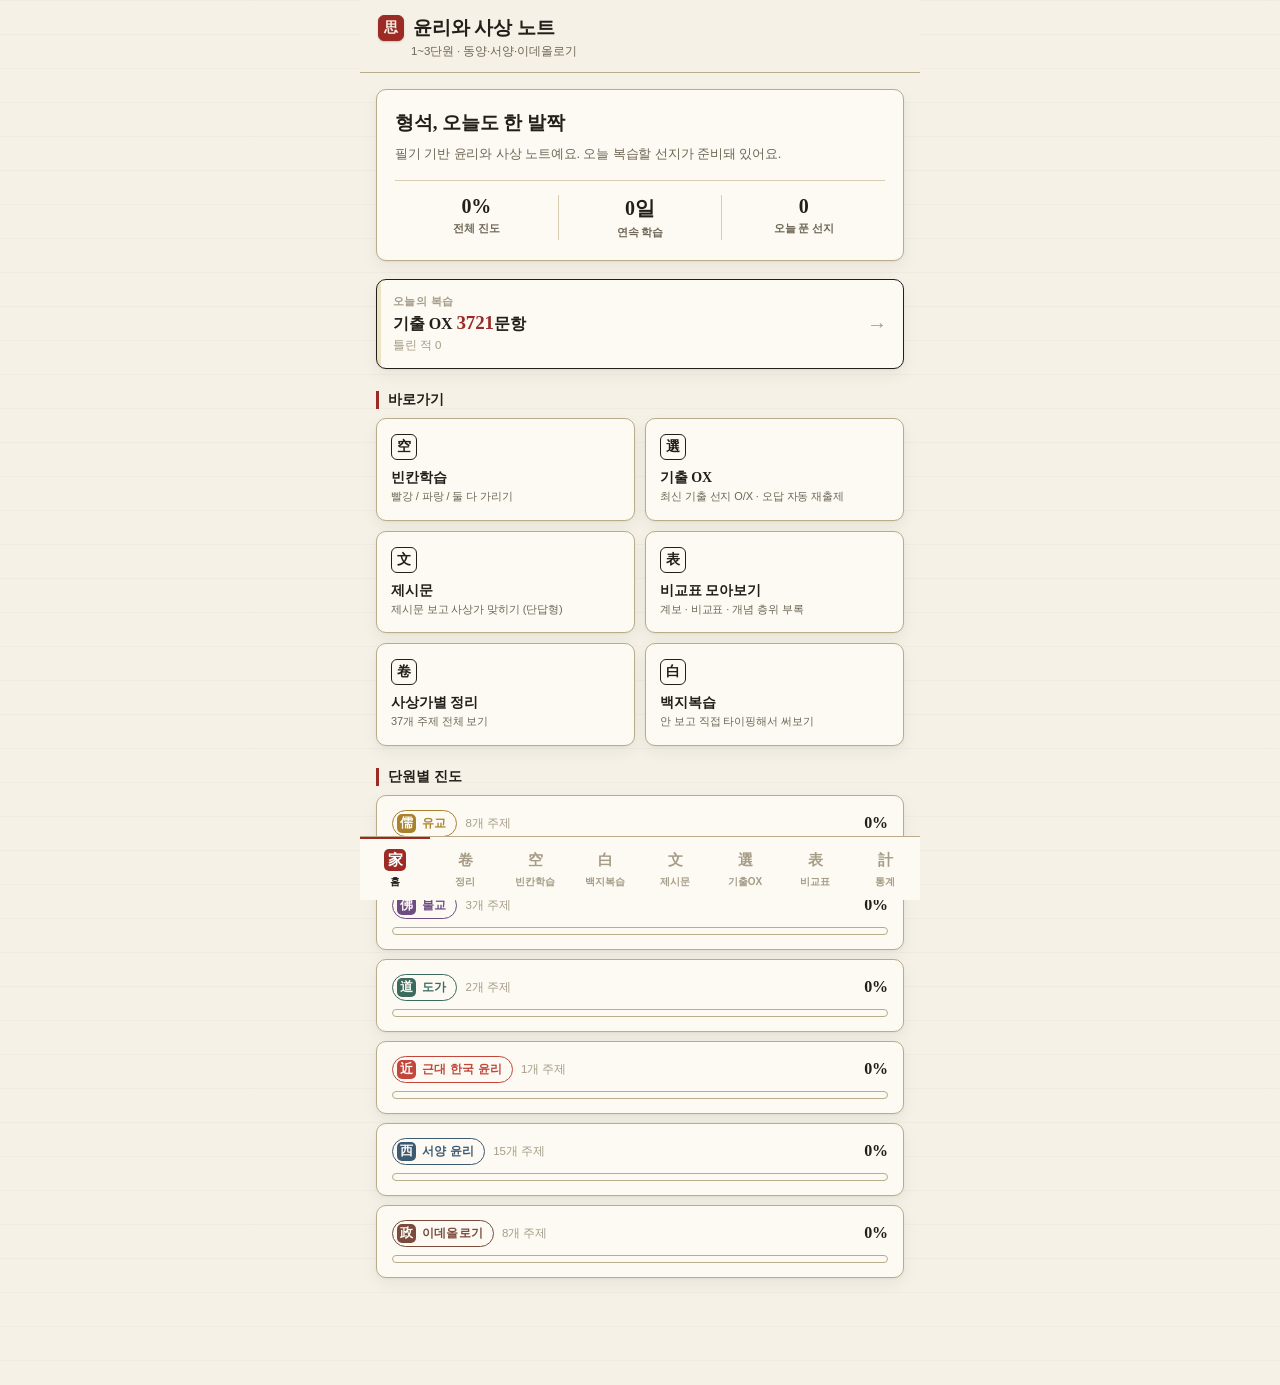
==== commit 10ecd970: "Add files via upload" ====
--- a/index.html
+++ b/index.html
@@ -295,6 +295,27 @@
 .term.red{ color:var(--red); font-weight:700; }
 .term.blue{ color:var(--blue); font-weight:700; }
 .note{ font-size:11.5px; color:var(--ink-faint); font-style:normal; }
+
+/* 필기 표기 — 손으로 친 동그라미·취소선·네모. 색은 글자 색을 따라간다 */
+.circ{
+  display:inline-block; padding:0 .3em .05em; margin:0 .04em;
+  border:1.7px solid currentColor;
+  border-radius:52% 48% 50% 50% / 62% 58% 55% 60%;
+  transform:rotate(-1.2deg); line-height:1.15;
+}
+.boxed{
+  display:inline-block; padding:0 .26em .04em; margin:0 .04em;
+  border:1.6px solid currentColor; border-radius:3px;
+  transform:rotate(-.6deg); line-height:1.15;
+}
+.strike{
+  text-decoration:line-through;
+  text-decoration-thickness:1.8px;
+  text-decoration-color:currentColor;
+  opacity:.72;
+}
+/* 표 안에서는 조금 작게 — 칸이 좁다 */
+.cmp-table .circ, .cmp-table .boxed{ padding:0 .22em; border-width:1.4px; }
 
 .deep-toggle{
   margin:18px 0 9px;
@@ -834,9 +855,9 @@
   <div id="tabbar" class="tabbar"></div>
 </div>
 <script>
-const DATA = [{"id": "confucius", "unit": "유교", "order": 1, "title": "공자", "subtitle": "동양 유교 사상의 연원 (1)", "outline": [{"i": 0, "t": "1. 시대: <b>B.C 5C, 중국의 춘추전국시대<\/b>"}, {"i": 1, "t": "① <b>주나라 왕실의 붕괴로 혼란 초래<\/b>"}, {"i": 1, "t": "② <b>혈연제도에 기반한 봉건제 붕괴: 도덕성 타락<\/b>"}, {"i": 0, "t": "2. 인간관: <b>인과 예를 강조<\/b>"}, {"i": 1, "t": "① <r>인(仁)<\/r>: 인간 내면의 타고난 도덕성 <span class='note'>↔ 겸애(묵자)<\/span>"}, {"i": 2, "t": "a. 의미: 인간다움, 사랑(분별적 사랑: <r>별애<\/r>)"}, {"i": 3, "t": "㉠ <r>별애<\/r>: 존비친소의 구별이 있는 사랑"}, {"i": 3, "t": "㉡ <r>점진적 사랑<\/r>: 가족에서 사회로 확대되는 사랑"}, {"i": 2, "t": "b. 실천 방법: <b>효제충서<\/b>"}, {"i": 3, "t": "㉠ <r>효제<\/r>: 부모에게 효도, 형제 간의 우애"}, {"i": 3, "t": "㉡ <b>충<\/b>: 온 정성을 다함"}, {"i": 3, "t": "㉢ <r>서<\/r>: 상대방을 배려, 역지사지 ★"}, {"i": 3, "t": "i) <b>추기급인<\/b>: 나를 미루어 남에게 미침"}, {"i": 3, "t": "ii) <b>기소불욕 물시어인<\/b>: 내가 원치 않는 걸 남에게 시키지 말 것"}, {"i": 1, "t": "② <b>예(禮): 외면적 규범, 예의범절<\/b>"}, {"i": 2, "t": "a. <r>상장제례<\/r>: 초상, 장례, 제사의례 강조"}, {"i": 2, "t": "b. <r>삼년상<\/r>: 부모님의 죽음을 삼년간 애도"}, {"i": 0, "t": "3. 정치관: <r>덕치사상<\/r>(덕으로 통치)"}, {"i": 1, "t": "① <r>정명사상<\/r>: 이름을 바르게 세움"}, {"i": 2, "t": "→ 군군 신신 부부 자자"}, {"i": 1, "t": "② <r>수기치인, 수기안인<\/r>: 나를 먼저 수양한 후 통치"}, {"i": 0, "t": "4. 경제관: <b>분배의 형평성을 강조<\/b>"}, {"i": 1, "t": "① <b>대동사회<\/b>: 공자의 이상 사회 (천하 공유물)"}, {"i": 1, "t": "② 아동복지, 노인복지 구현"}, {"i": 1, "t": "③ 통치자는 재화의 부족보다 <r>고르지 못함을 걱정<\/r>"}, {"i": 0, "t": "5. 수양론: <b>군자, 선비, 성인이 되는 법<\/b>"}, {"i": 1, "t": "① <r>천도내면화<\/r>: 하늘의 도덕법칙을 따름"}, {"i": 1, "t": "② <r>극기복례<\/r>: 사욕을 극복해서 예를 회복"}], "deep": [{"i": 0, "t": "1. 인의 의미: 덕, 도덕성, 인간다움, <r>별애<\/r>(존비친소 구분)"}, {"i": 1, "t": "① <r>인자인야<\/r>: 인(仁)한 사람은 사람(人)다운 사람 (타고난 도덕성)"}, {"i": 1, "t": "② <r>유인자능호인능오인<\/r>: 좋아함과 <b>싫어함을 분별<\/b> (도덕성 여부)"}, {"i": 0, "t": "2. 예의 의미: 예의의 덕, 주요 예식(상장제례), 관혼상제"}, {"i": 1, "t": "① <r>예악 사상<\/r>: 음악의 중요성(입어예 성어악) ⇒ 도덕수양"}, {"i": 1, "t": "② <r>허례허식 경계<\/r>: 내면의 도덕성 없이 화려한 예식 반대 (인 강조)"}, {"i": 1, "t": "③ <r>비례물시·물청·물언·물동<\/r>: 예가 아니면 보지도 듣지도 말 것 ★"}, {"i": 0, "t": "3. 정명(正名) 사상: 명실상부 (명분과 실질이 부합) = 명분준행"}, {"i": 0, "t": "4. 도덕성 회복 강조: 조문도 석사가의 (아침에 도를 들으면 저녁에 죽어도 좋다)"}, {"i": 0, "t": "5. 공자 vs 묵자: 사랑 성격, 음악관, 장례 규모 비교"}, {"i": 1, "t": "① 공자: <r>별애<\/r>(분별적 사랑, 존비친소 O) ; 예악, 삼년상"}, {"i": 1, "t": "② 묵자: <r>겸애<\/r>(무차별적 사랑, 존비친소 X), 비악, 절장"}, {"i": 0, "t": "6. 공자 vs 칸트: <b>역지사지 강조<\/b> ≒ 황금률, 의무강조"}, {"i": 1, "t": "① 공자: <b>서(추기급인)<\/b> ⇒ 나의 입장을 상대방에 대입"}, {"i": 1, "t": "② 칸트: 정언명령(보편화 명령) ⇒ 준칙의 확대적용"}, {"i": 0, "t": "7. <r>공자 vs 순자<\/r>: 하늘관 (천인합일 vs 천인분이)"}], "table": {"title": "공자 · 맹자 · 순자 비교", "cols": ["공자", "맹자", "순자"], "rows": [["춘추전국 中 춘추", "전국시대", "전국시대 말기"], ["<r>성선설<\/r> 기초 제공", "<r>성선설<\/r>(양지·양능)", "<r>성악설<\/r>(이기적 욕망)"], ["<r>덕치사상<\/r>", "<r>왕도정치<\/r>(↔패도정치)", "<r>예치사상<\/r>"], ["군자·선비", "대인, 대장부", "성인, 성현"], ["인의예지", "인의예지(사덕)", "인의예지(후천적)"], ["<r>선천적 도덕성<\/r>", "선천적 도덕 <b>학습능력<\/b>", "선천적 도덕 <b>학습능력<\/b>(인식)"], ["고른 분배", "고른 분배", "고른 분배"], ["<r>천인합일<\/r>(도덕 원천)", "<r>천인합일<\/r>(도덕원천)", "<r>천인분이<\/r>(물리적 하늘) ★"], ["<r>교화○ 본성교화X<\/r>", "<r>교화○ 본성교화X<\/r>", "<r>교화○ 본성교화○<\/r>"], ["<r>정명론○ 혁명론X<\/r>", "<r>정명론○ 혁명론○<\/r>", "<r>정명론○ 혁명론X<\/r> ★"]]}, "story": ["공자는 세 살에 아버지를 잃었다. 아버지 숙량흘은 이름난 무사였지만 아들에게 남긴 것이 없었고, 어머니 안징재는 어린 아들을 데리고 어렵게 살았다. 훗날 공자는 자기 어린 시절을 이렇게 말한다. <k>「나는 어려서 천했다. 그래서 자질구레한 일에 두루 능하다.」<\/k> 귀족의 자제였다면 배우지 않았을 허드렛일을 그는 다 해 봤다는 뜻이다.", "『사기』에는 어린 공자가 놀던 모습이 적혀 있다. 또래들이 뛰노는 동안 그는 <k>제기(祭器)를 늘어놓고 제사 지내는 흉내를 내며 놀았다<\/k>고 한다. 학자들 중에는 어머니 집안이 <b>상장제례<\/b>, 곧 <b>초상과 장례와 제사를 돕는 일<\/b>에 관계했으리라 보는 이들이 있다. 확실한 기록은 아니지만, 장례와 제사가 늘 곁에 있던 아이가 자라 <r>예(禮)<\/r>를 평생의 화두로 삼았다는 것은 우연으로만 보기 어렵다. <k>그에게 예는 책에서 배운 지식이 아니라 어릴 때부터 몸에 배어 있던 것이었다.<\/k>", "그가 살던 <r>기원전 5세기<\/r>는 <r>춘추전국시대<\/r>였다. 한때 천하의 중심이던 <b>주나라 왕실이 무너지자<\/b> 제후들은 저마다 왕 노릇을 하며 서로를 쳤다. 공자가 더 심각하게 본 것은 전쟁 자체가 아니었다. <b>혈연에 기반한 봉건제가 무너지면서<\/b> 사람들이 지켜 오던 <k>도덕성까지 함께 무너졌다<\/k>는 점이었다. 신하가 임금을 시해하고 아들이 아버지를 치는 일이 기록에 흔하게 남았다. 노나라만 해도 실권은 임금이 아니라 계씨를 비롯한 세 가문이 쥐고 있었다.", "공자는 여기서 남들과 다른 진단을 내린다. 부국강병에서 답을 찾던 시대에 그는 <k>무너진 것은 제도가 아니라 사람이라고 보았다.<\/k> 그러니 고칠 것도 사람이었다. 그가 평생 붙든 두 글자, <r>인(仁)<\/r>과 <r>예(禮)<\/r>가 여기서 나온다.", "먼저 <r>예<\/r>다. 예는 <r>밖으로 드러나는 규범이자 예의범절<\/r>이다. 그는 무너진 주나라의 예를 되살리려 했다. <b>상장제례<\/b>를 중시했고, 부모가 돌아가시면 <b>삼년상<\/b>으로 애도해야 한다고 보았다. 삼년이라는 기간에도 이유가 있었다. 제자 재아가 「일 년이면 충분하지 않습니까」 하고 묻자 공자는 <k>사람은 태어나 삼 년이 지나야 부모 품을 벗어난다<\/k>고 답했다. 받은 만큼 돌려드린다는 것이다.", "예의 범위는 넓었다. <b>관혼상제<\/b> 전반을 아우르고 음악까지 포함했다. <b>입어예 성어악(立於禮 成於樂)<\/b> — <k>예에서 서고 음악에서 완성된다.<\/k> 이것이 <b>예악 사상<\/b>이다. 그에게 음악은 여흥이 아니라 <b>사람의 성정을 고르게 만드는 도덕 수양의 수단<\/b>이었다. 제나라에서 순임금의 음악을 듣고 <k>석 달 동안 고기 맛을 잊었다<\/k>는 이야기가 전할 만큼 그는 음악을 아꼈다.", "그런데 예를 강조하다 보면 겉만 번드르르해지기 쉽다. 실제로 당시 귀족들은 분수에 넘치는 의례로 위세를 뽐냈다. 계씨가 천자만 쓸 수 있는 팔일무를 자기 뜰에서 추게 했다는 소식을 듣고 공자는 <k>「이것을 참는다면 무엇을 못 참겠는가」<\/k>라며 분노했다. 그래서 그는 <b>허례허식<\/b>, 곧 <b>내면의 도덕성 없이 화려하기만 한 예식<\/b>을 거듭 경계했다. 「사람이 어질지 못하면 예가 무슨 소용인가」라는 말이 그 뜻이다.", "그렇다면 예의 속을 채우는 것은 무엇인가. 그것이 <r>인(仁)<\/r>이다. 인은 밖에서 주입하는 규칙이 아니라 <r>사람이 나면서부터 지닌 도덕성<\/r>이다. <b>인자인야(仁者人也)<\/b>가 이 뜻을 한마디로 담고 있다. <k>인한 사람이 곧 사람다운 사람<\/k>이라는 것이다. 뒤집으면 이렇게 된다. <k>인을 잃으면 사람이기를 그친다.<\/k> 신분이 아니라 인이 사람을 사람으로 만든다는 이 생각은 당시로서는 대단히 급진적이었다.", "인은 <k>사랑<\/k>이다. 다만 모두를 똑같이 사랑하는 사랑이 아니라 <r>별애(別愛)<\/r>, <b>존비친소의 구별이 있는 사랑<\/b>이다. 여기에는 공자 나름의 현실 감각이 있다. <k>내 부모를 남의 부모와 똑같이 대하라는 요구는 지킬 수 없는 요구다.<\/k> 지킬 수 없는 것을 명령하면 아무도 지키지 않는다. 그래서 그는 사랑이 시작되는 자리를 가족으로 잡고 거기서 <b>사회로 넓혀 가는 점진적 사랑<\/b>을 말했다. 한 세대 뒤 묵자가 <b>겸애(兼愛)<\/b>, <b>존비친소 없는 무차별적 사랑<\/b>을 들고나와 이 지점을 정면으로 공격한다.", "인을 어떻게 실천하는가. <r>효제충서(孝悌忠恕)<\/r>다. <b>효제<\/b>는 <b>부모에게 효도하고 형제와 우애하는 것<\/b>으로, 사랑이 처음 자라는 자리다. <b>충(忠)<\/b>은 <b>온 정성을 다하는 것<\/b>이고, <b>서(恕)<\/b>는 <b>상대를 헤아리는 역지사지<\/b>다. 서는 두 문장으로 풀린다. <b>추기급인(推己及人)<\/b>, 나를 미루어 남에게 미치는 것. 그리고 <r>기소불욕 물시어인(己所不欲 勿施於人)<\/r> — <k>내가 원하지 않는 것을 남에게 시키지 말라.<\/k>", "제자 자공이 「평생 지킬 만한 한 글자가 있습니까」 하고 묻자 공자가 답한 것이 바로 이 서(恕)였다. 여기서 눈여겨볼 것이 있다. <k>그는 「내가 원하는 것을 남에게 해 주라」고 말하지 않았다.<\/k> 적극적으로 베풀라는 것이 아니라 싫은 것을 강요하지 말라는 소극적 표현이다. 내가 좋아하는 것을 남도 좋아하리라는 보장이 없기 때문이다. 이 방향을 뒤집어 놓는 것이 시험에서 가장 흔한 함정이다.", "공자는 이 생각을 책상에서만 굴리지 않았다. 그는 실제로 정치를 하고 싶어 했다. 쉰이 넘어 노나라의 <b>대사구<\/b>, 지금의 법무장관에 해당하는 자리까지 올랐다. 그러나 오래가지 못했다. 실권을 쥔 가문들과 부딪혔고 결국 자리를 잃었다.", "그 뒤가 <k>주유천하(周遊天下)<\/k>다. 쉰다섯에 노나라를 떠나 열네 해 동안 위·조·송·정·진·채를 떠돌며 자기를 써 줄 임금을 찾았다. 결과는 실패였다. 정나라에서 제자들과 흩어졌을 때 누군가 그를 두고 <k>「상갓집 개처럼 초췌하더라」<\/k>고 하자, 그 말을 전해 들은 공자는 웃으며 <k>「생김새야 그렇다 치고, 상갓집 개라는 말은 맞다」<\/k>고 했다. 진나라와 채나라 사이에서는 포위되어 이레를 굶었다. 자로가 화가 나서 「군자도 궁할 때가 있습니까」 하고 묻자 그는 이렇게 답했다. <k>「군자는 궁해도 견디지만, 소인은 궁하면 넘친다.」<\/k>", "열네 해를 떠돌고도 그는 뜻을 굽히지 않았다. 그가 내놓은 정치의 답이 <r>덕치(德治)<\/r>, <k>덕으로 다스린다<\/k>는 것이었다. 법과 형벌로 이끌면 백성은 처벌만 면하려 들고 부끄러움을 모르지만, 덕과 예로 이끌면 부끄러움을 알고 스스로 바르게 된다. 다만 오해하면 안 되는 것이 있다. <k>그가 형벌을 없애자고 한 것은 아니다.<\/k> 덕과 예가 근본이고 형벌은 보조라는 순서의 문제이지, 형벌을 아예 부정하는 서술이 나오면 그것은 공자의 말이 아니다.", "덕치를 실행하는 방법이 <r>정명(正名) 사상<\/r>, <k>이름을 바르게 세우는 것<\/k>이다. 제나라 경공이 정치를 묻자 공자가 답한 여덟 글자가 있다. <b>군군 신신 부부 자자(君君臣臣父父子子)<\/b> — <k>임금은 임금답고 신하는 신하다우며 아버지는 아버지답고 자식은 자식다워야 한다.<\/k> <b>명실상부(名實相符)<\/b>, <b>명분과 실질이 부합함<\/b>이 이것이며 <b>명분준행<\/b>이라고도 한다. 임금이 임금 노릇을 못 하고 신하가 임금 행세를 하던 당시 상황을 떠올리면 이 말이 왜 나왔는지 알 수 있다.", "여기서 흔히 놓치는 것이 있다. <k>정명은 쌍무적이다.<\/k> 아랫사람에게만 도리를 요구하는 말이 아니라 윗사람이 먼저 윗사람다워야 한다는 요구가 앞에 온다. 실제로 순서도 <b>군군<\/b>이 먼저다. 아랫사람의 일방적 의무로 적어 놓은 선지가 틀린 이유가 여기에 있다.", "그리고 정치는 자기 자신에서 시작한다. <r>수기치인(修己治人)<\/r>, <r>수기안인(修己安人)<\/r> — <k>먼저 나를 닦고 그다음에 남을 다스리고 편안하게 한다.<\/k> 순서가 곧 내용이라, 백성을 편안하게 한 뒤에 자기를 닦는다고 뒤집으면 틀린 말이 된다.", "공자를 도덕만 말한 사람으로 기억하면 놓치는 대목이 있다. 그는 <r>분배의 형평성<\/r>을 말했다. 제자 염유가 계씨의 가신으로 있으면서 세금을 무겁게 거두자 공자는 「내 제자가 아니다」라며 등을 돌렸다. 계씨가 이웃 나라를 치려 한다는 말을 듣고 그가 한 말이 <r>불환과이환불균(不患寡而患不均)<\/r>이다. <k>적음을 근심하지 말고 고르지 못함을 근심하라.<\/k> 통치자가 걱정할 것은 <b>재화의 부족이 아니라 고르지 못한 분배<\/b>라는 것이다.", "그가 그린 이상 사회가 <r>대동사회(大同社會)<\/r>다. <b>천하가 모두의 것<\/b>인 사회이며, <b>어린이가 잘 자라고 노인이 편히 여생을 마치는<\/b> 사회다. 오늘날 말로 옮기면 <b>아동복지와 노인복지가 구현된<\/b> 사회라 할 수 있다. <k>도덕을 말하던 사람이 결국 먹고사는 문제로 돌아온다는 점<\/k>이 공자를 읽을 때 놓치기 쉬운 부분이다.", "개인은 어디까지 갈 수 있는가. <r>군자<\/r>를 거쳐 <b>선비<\/b>와 <b>성인<\/b>에 이르는 것이 그의 수양론이다. 출발은 <b>천도내면화<\/b>, <b>하늘의 도덕법칙을 내 안에 새기는 일<\/b>이다. 공자에게 하늘은 도덕의 근원이었고, 이 입장을 <r>천인합일<\/r>이라 부른다. 훗날 순자가 하늘을 도덕과 무관한 자연으로 보아 <r>천인분이<\/r>를 주장하면서 두 사람은 여기서 갈라선다.", "수양의 핵심은 <r>극기복례(克己復禮)<\/r>, <k>사욕을 이겨 예로 돌아가는 것<\/k>이다. 가장 아끼던 제자 안연이 인이 무엇이냐 묻자 공자가 내놓은 답이 이것이었다. 네 글자를 뜯어보면 그의 문제의식이 그대로 보인다. 사욕을 <k>없애는<\/k> 것이 아니라 <k>이기는<\/k> 것이고, 예를 <k>새로 만드는<\/k> 것이 아니라 <k>회복하는<\/k> 것이다. 무너진 것을 되찾는다 — 평생 그가 하려 했던 일이 이 한마디에 들어 있다.", "안연이 「그 조목을 여쭙습니다」 하자 공자가 이어 말한 것이 <r>비례물시 비례물청 비례물언 비례물동(非禮勿視 勿聽 勿言 勿動)<\/r>이다. <k>예가 아니면 보지도 듣지도 말하지도 움직이지도 말라.<\/k> 보고 듣는 것부터가 이미 수양이라는 뜻이다.", "공부의 방향도 분명했다. <r>위기지학(爲己之學)<\/r>, <k>자신의 인격을 완성하기 위한 학문<\/k>이다. 남에게 보이려는 <b>위인지학(爲人之學)<\/b>과 두 글자만 다른데, 시험은 정확히 그 두 글자를 바꿔 놓는다. 같은 맥락에서 <b>유인자능호인능오인(唯仁者能好人能惡人)<\/b>이라는 말도 나온다. <k>오직 인한 사람만이 남을 제대로 좋아하고 제대로 미워할 수 있다.<\/k> 인은 아무나 다 받아 주는 무른 마음이 아니라 <b>좋아함과 싫어함을 분별하는 공정한 마음<\/b>이라는 것이다. 「인자는 결코 미워하지 않는다」는 서술이 틀린 이유가 여기에 있다.", "예순여덟에 그는 노나라로 돌아왔다. 벼슬은 끝내 얻지 못했고, 대신 제자를 가르치고 옛 문헌을 정리했다. 그의 문하에는 귀족도 있었지만 가난한 집 자식도 있었다. <k>「가르침에는 구별이 없다(有敎無類)」<\/k>는 그의 말은, 신분으로 사람을 나누던 시대에 배움의 문을 아래로 열어젖힌 선언이었다. 세 살에 아버지를 잃고 천한 일을 하며 자란 사람이 할 만한 말이기도 하다.", "만년의 그는 잇달아 사람을 잃었다. 아들이 먼저 죽었고, 가장 아끼던 안연이 서른둘에 세상을 떠났다. 공자는 통곡하며 <k>「하늘이 나를 버리는구나」<\/k>라고 했다. 제자들이 「선생님, 너무 애통해하십니다」 하자 그는 「이런 사람을 위해 애통해하지 않으면 누구를 위해 하겠느냐」고 답했다. 이듬해에는 자로가 위나라 정변에서 죽었다. 그가 남긴 말 가운데 이런 것이 있다. <r>조문도 석사가의(朝聞道 夕死可矣)<\/r> — <k>아침에 도를 들으면 저녁에 죽어도 좋다.<\/k>", "공자를 제대로 알려면 그와 부딪힌 사람들을 함께 보아야 한다. <b>묵자<\/b>와는 세 가지가 나란히 반대다. 사랑에서는 <r>별애<\/r> 대 <b>겸애<\/b>, 음악에서는 예악 대 <b>비악(非樂)<\/b>, 장례에서는 삼년상 대 <b>절장(節葬)<\/b>이다. 묵자가 보기에 공자의 예악과 삼년상은 산 사람을 굶기는 낭비였고, 공자가 보기에 묵자의 겸애는 사람이 지킬 수 없는 요구였다.", "<b>칸트<\/b>와는 뜻밖에 닮았다. 공자의 <b>서(추기급인)<\/b>는 <k>내 입장을 상대에게 대입해 보는 것<\/k>이고, 칸트의 <b>정언명령(보편화 명령)<\/b>은 <k>내 준칙을 모두에게 확대 적용해 보는 것<\/k>이다. 둘 다 의무를 강조하고, 이 닮음을 두고 <b>황금률<\/b>이라 부른다. 다만 공자의 서가 감정적 헤아림에 가깝다면 칸트의 정언명령은 이성의 형식적 시험이라는 점에서 뿌리는 다르다.", "<b>순자<\/b>와는 하늘에서 갈리지만 겹치는 곳도 많다. 비교표를 세로로 읽어 보면 <b>고른 분배<\/b>는 공자·맹자·순자가 모두 같고, <b>정명론은 인정하되 혁명론은 인정하지 않는<\/b> 것도 공자와 순자가 같다. 혁명론을 편 사람은 맹자뿐이다. <b>교화는 인정하되 본성 자체를 바꾼다고 보지 않는<\/b> 것도 공자와 맹자가 같고, 본성 교화를 말하는 사람은 순자뿐이다. 공자는 성선설을 명시하지 않았지만, <b>인을 타고난 도덕성으로 본<\/b> 그의 인간관이 맹자의 성선설에 <b>기초를 제공<\/b>했다.", "그는 일흔셋에 죽었다. 살아서는 자기를 써 주는 나라를 끝내 만나지 못했고, 되살리려던 주나라의 예도 돌아오지 않았다. 그러나 제자들이 그의 말을 모아 『논어』를 엮었고, 그 책이 이천오백 년을 건너왔다. 무너진 것은 제도가 아니라 사람이라고 보았던 이가 사람을 고치는 데 평생을 걸었다. <k>인과 예, 덕치와 정명, 대동사회와 극기복례<\/k> — 그가 남긴 말들은 모두 그 하나의 물음에서 갈라져 나온 것이다."]}, {"id": "mencius", "unit": "유교", "order": 2, "title": "맹자", "subtitle": "동양 유교 사상의 연원 (2)", "outline": [{"i": 0, "t": "1. 시대: 고대 중국, 춘추전국시대"}, {"i": 1, "t": "⇒ 혼란의 가중, 왕의 횡포 심각"}, {"i": 0, "t": "2. 인간관: <r>성선설<\/r>"}, {"i": 1, "t": "① <b>불인인지심<\/b>: 차마 어찌하지 못하는 마음"}, {"i": 1, "t": "② <r>양지양능설<\/r>: 타고난 도덕성 (선천적 도덕능력)"}, {"i": 2, "t": "a. 양지: 생각하지 않고도 아는 것 ⇒ <r>도덕 인식<\/r>"}, {"i": 2, "t": "b. 양능: 배우지 않고도 할 수 있는 것 ⇒ <r>도덕 실천<\/r>"}, {"i": 1, "t": "③ <r>사덕<\/r>(네 가지 도덕성)의 근거 ⇒ <r>사단<\/r>(네 가지 단서)"}, {"i": 2, "t": "a. 인(사랑)의 근거: <r>측은지심<\/r>(불쌍히)"}, {"i": 2, "t": "b. 의(정의)의 근거: <r>수오지심<\/r>(악 부끄)"}, {"i": 2, "t": "c. 예(예의)의 근거: <r>사양지심<\/r>(양보)"}, {"i": 2, "t": "d. 지(지혜)의 근거: <r>시비지심<\/r>(옳고그름)"}, {"i": 2, "t": "⇒ 사덕과 사단 모두 <r>선천적<\/r> <b>(사단을 확충)<\/b>"}, {"i": 0, "t": "3. 정치관: <b>덕치사상, 정명사상 계승<\/b>"}, {"i": 1, "t": "① <r>왕도정치<\/r>: 도덕으로 통치 (↔ 패도정치)"}, {"i": 1, "t": "② <r>민본주의<\/r>: 백성을 위한 정치 by the king"}, {"i": 2, "t": "a. 군주가 정치 주체이나, <r>위민 정치<\/r>"}, {"i": 2, "t": "b. <r>군주 &lt; 사직(나랏일) &lt; 백성<\/r>"}, {"i": 1, "t": "③ 역성혁명: 패도군주를 내쫓음 (방벌)"}, {"i": 0, "t": "4. 경제관: <r>항산항심론<\/r>(재산, 도덕성 관계)"}, {"i": 1, "t": "① 선비계급: 무항산 <b>유항심<\/b> (언제나 도덕성 유지)"}, {"i": 1, "t": "② 일반백성: 무항산 <b>무항심<\/b> (생계 먼저 해결)"}, {"i": 1, "t": "③ 도덕을 이익보다 중시: <r>의주리종, 견리사의<\/r>"}, {"i": 0, "t": "5. 수양론: <b>군자, 선비, 성인, 대장부, 대인이 되는 방법<\/b>"}, {"i": 1, "t": "① <r>집의<\/r>: 의로운 일을 꾸준히 함"}, {"i": 1, "t": "② <r>호연지기<\/r>: 크고 굳센 기운 (도덕적 기운)"}, {"i": 1, "t": "③ <r>구방심<\/r>: 놓아버린 마음 되찾음 (본성 회복)"}, {"i": 1, "t": "④ 존심양성: 마음·본성을 보존하고 기름"}], "deep": [{"i": 0, "t": "1. <r>성선설의 근거<\/r>: 하늘(도덕근원으로서 하늘)"}, {"i": 1, "t": "① <r>천명사상<\/r>: 하늘의 도덕 명령(천복, 천벌)"}, {"i": 1, "t": "② <r>천인합일<\/r>: 천도가 인도에 내재"}, {"i": 2, "t": "a. '성실함'은 하늘의 도, '성실해지려고 노력함'은 인간의 도"}, {"i": 2, "t": "b. 도덕의 원천인 하늘이 인간에게 <b>도덕성 부여<\/b>"}, {"i": 1, "t": "③ <b>주재천<\/b>: 하늘은 인간사를 주재함(천명,천복,천벌) ⇒ 개입○"}, {"i": 1, "t": "④ <b>인격천<\/b>: 하늘이 인간사에 개입함 (도가의 하늘은 인간사 비개입)"}, {"i": 0, "t": "2. 수양방법: <b>존심양성<\/b>"}, {"i": 1, "t": "① <r>집의<\/r>: 의로운 일을 꾸준히 함 (아리스토텔레스 '반복·습관'유사)"}, {"i": 1, "t": "② <r>구방심<\/r>: 잃어버린 마음을 되찾음 (양명의 '치양지'로 계승)"}, {"i": 1, "t": "③ <r>물조장<\/r>: 급하게 서두르다 망치지 말 것 (조장 금지)"}, {"i": 1, "t": "④ <r>물망<\/r>: 지나치게 방치하거나 잊지 말 것 (유교의 '중용')"}, {"i": 1, "t": "⑤ <r>호연지기<\/r>: 대장부의 도덕적 기운(크고 굳셈)"}, {"i": 0, "t": "3. 경제관 심화: <b>항산항심론, 복지국가관<\/b>"}, {"i": 1, "t": "① <r>활국구민<\/r>: 국가의 적극적 항산 보장 노력 (실학에 영향)"}, {"i": 1, "t": "② <r>정전법<\/r>: 토지를 균등분할하고 공유토지로 흉년 대비 (구휼)"}], "table": {"title": "맹자 개념 · 비교 개념 · 비교 학자", "cols": ["맹자 개념", "비교 개념", "비교 학자"], "rows": [["<r>의주리종<\/r>(도덕 강조)", "<r>의즉리<\/r>(이익 강조)", "묵자(서민중심,겸애강조)"], ["<r>견리사의<\/r>(의로움)", "<r>겸애교리<\/r>(이로움 나눔)", "묵자(공리주의적 색채)"], ["<r>왕도정치<\/r>(덕치 계승)", "<r>패도정치<\/r>(무력 강조)", "<r>한비자<\/r>(법가사상)"], ["<r>성선설<\/r>(선천적 덕성)", "성악설 / 성무선악설", "<r>순자,홉스<\/r> / <r>고자,로크<\/r>"], ["<r>민본주의<\/r>", "<r>민주주의<\/r>", ""], ["a. 정치주체: 왕", "a. 정치주체: 국민", "a. 국민주권사상"], ["b. 통치자교체 ○", "b. 통치자교체 ○", "b. <r>저항권 행사<\/r>"], ["c. 주기적 교체 X", "c. 주기적 교체 ○", "c. <r>선거제도<\/r>"], ["선거X 역성혁명○", "<r>선거○ 저항권○<\/r>", "맹자 vs 로크·아리스토텔레스"], ["지속적 수양(집의), 중용", "지속적 수양(품성적 덕), 중용", ""]]}, "story": ["맹자는 공자가 죽고 백 년쯤 뒤에 태어났다. 세상은 나아지지 않았다. <r>춘추전국시대<\/r>는 <b>전국시대<\/b>로 접어들어 <k>혼란이 더 심해졌고 왕들의 횡포도 노골적이었다.<\/k> 제후들은 부국강병을 말하는 사람만 찾았고, 도덕을 말하는 유가는 물정 모르는 소리로 취급받았다. 맹자가 싸워야 했던 상대는 두 종류였다. 힘으로 천하를 얻으려는 임금들, 그리고 <k>사람은 원래 이기적이니 도덕이란 헛것이라고 말하는 사람들<\/k>이었다.", "특히 고자라는 사람이 맹자를 곤란하게 했다. 그는 <k>「사람의 본성은 소용돌이치는 물과 같아서 동쪽으로 트면 동으로 흐르고 서쪽으로 트면 서로 흐른다」<\/k>고 했다. 선악은 타고나는 것이 아니라 환경이 정한다는 말이다. 맹자는 이렇게 받아쳤다. <k>「물은 동서를 가리지 않지만 위아래도 가리지 않던가. 사람의 본성이 선한 것은 물이 아래로 흐르는 것과 같다.」<\/k>", "말싸움만으로는 부족했다. 맹자는 누구나 겪어 본 장면 하나를 내민다. <k>어떤 사람이 문득 어린아이가 우물에 빠지려는 것을 본다면, 누구든 깜짝 놀라며 달려갈 것이다.<\/k> 아이 부모와 친해지려고 그러는 것도 아니고, 칭찬을 들으려고 그러는 것도 아니다. 생각할 겨를도 없이 몸이 먼저 움직인다. 맹자는 여기서 <r>불인인지심(不忍人之心)<\/r>, <b>차마 어찌하지 못하는 마음<\/b>을 끌어낸다. <k>이것이 있는 한 사람의 본성은 선하다<\/k>는 것이 <r>성선설<\/r>의 근거다.", "그 마음은 네 갈래로 드러난다. <r>사단(四端)<\/r>이다. <b>측은지심<\/b>(불쌍히 여김)은 <b>인<\/b>의 단서, <b>수오지심<\/b>(악을 부끄러워함)은 <b>의<\/b>의 단서, <b>사양지심<\/b>(양보함)은 <b>예<\/b>의 단서, <b>시비지심<\/b>(옳고 그름을 가림)은 <b>지<\/b>의 단서다. <k>단(端)은 실마리라는 뜻이다.<\/k> 이미 있는 것의 끝자락이 삐져나온 것이니, 할 일은 없는 것을 만드는 게 아니라 그 실마리를 잡아 <r>확충<\/r>하는 것이다. 그래서 <b>사단과 사덕은 모두 선천적<\/b>이고, 사단을 실천해서 사덕이 새로 생긴다고 하면 그것은 맹자가 아니라 훗날 정약용의 주장이 된다.", "타고났다는 말을 뒷받침하는 개념이 <r>양지양능(良知良能)<\/r>이다. <b>양지<\/b>는 <b>생각하지 않고도 아는 것<\/b>으로 도덕을 알아보는 능력이고, <b>양능<\/b>은 <b>배우지 않고도 할 수 있는 것<\/b>으로 도덕을 실천하는 능력이다. 어린아이도 제 부모를 사랑할 줄 알고 형을 공경할 줄 안다는 것이 그 증거다. <k>배워서 아는 것이 아니라는 점<\/k>이 핵심이라, 여기에 ‘형성·습득’ 같은 말이 붙으면 틀린 서술이 된다.", "그렇다면 사람은 왜 선한가. 맹자는 하늘까지 올라간다. <b>천명사상<\/b> — 하늘은 도덕적 명령을 내리고 복과 벌을 준다. 이 하늘은 도가의 무심한 자연이 아니라 <b>인간사에 개입하는 인격천이자 주재천<\/b>이다. 그리고 <r>천인합일<\/r>, <b>하늘의 도가 사람 안에 들어와 있다<\/b>. <b>성실함 자체는 하늘의 도이고, 성실해지려 애쓰는 것은 사람의 도<\/b>라는 『중용』의 구절이 이 관계를 보여 준다. <k>도덕의 뿌리가 하늘에 있으니 사람의 선함은 우연이 아니다.<\/k>", "정치로 오면 맹자는 공자의 <b>덕치<\/b>와 <b>정명<\/b>을 이어받되 훨씬 단호해진다. 그가 내세운 것이 <r>왕도정치<\/r>다. <k>힘으로 복종시키는 패도가 아니라 덕으로 마음을 얻는 정치<\/k>다. 양혜왕이 「어떻게 하면 내 나라를 이롭게 하겠습니까」 묻자 맹자는 첫마디부터 되받았다. <k>「왕께서는 하필 이로움을 말씀하십니까. 인의가 있을 뿐입니다.」<\/k> 이것이 <b>의주리종<\/b>, <b>견리사의<\/b>로 정리되는 태도다.", "왕도의 내용은 <r>민본주의<\/r>다. <k>백성을 위한 정치<\/k>이되, 정치의 주체는 어디까지나 군주다. <b>위민(爲民)이지 민주(民主)가 아니라는 점<\/b>을 놓치면 안 된다. 그가 매긴 순위는 유명하다. <r>백성이 가장 귀하고 사직이 그다음이며 군주가 가장 가볍다.<\/r>", "여기서 한 걸음 더 나간다. 군주가 군주답지 못하면 어떻게 하는가. 제선왕이 「신하가 임금을 시해해도 됩니까」 묻자 맹자는 이렇게 답했다. <k>「인을 해치는 자를 적(賊)이라 하고 의를 해치는 자를 잔(殘)이라 합니다. 잔적한 자는 한 사내일 뿐입니다. 한 사내를 베었다는 말은 들었어도 임금을 시해했다는 말은 듣지 못했습니다.」<\/k> 이것이 <r>역성혁명<\/r>, <b>패도군주를 내쫓는 방벌<\/b>이다. <k>공자에게는 없던 주장<\/k>이라, 혁명론이 나오면 맹자를 떠올리면 된다.", "맹자는 이상만 말하지 않았다. <r>항산항심론<\/r>이 그 증거다. <r>일정한 생업이 없으면 한결같은 마음도 없다.<\/r> 먹고살 길이 막힌 사람에게 도덕을 요구하고 그가 죄를 지으면 처벌하는 것은, 맹자가 보기에 <k>그물을 쳐 놓고 백성을 몰아넣는 짓<\/k>이었다. 그래서 왕도의 첫걸음은 생업 보장이다. 다만 단서가 붙는다. <b>선비는 항산이 없어도 항심을 지킨다.<\/b> 이 예외 조항을 빼놓으면 선지에서 걸린다.", "구체적 방안도 내놓았다. <b>정전법<\/b>이다. <b>토지를 우물 정(井) 자로 아홉으로 나누어 여덟 집이 각각 한 구역을 갖고 가운데 한 구역은 공동으로 부쳐 세금으로 삼는 방식<\/b>이다. 가운데 땅의 소출은 흉년의 구휼에도 쓰인다. 국가가 적극적으로 항산을 보장해야 한다는 이 생각을 <b>활국구민<\/b>이라 하며, 훗날 <b>조선 실학<\/b>의 토지 개혁론에 그대로 이어진다.", "개인의 수양은 어떻게 하는가. 출발점은 <r>구방심(求放心)<\/r>, <k>놓아 버린 마음을 되찾는 것<\/k>이다. 맹자의 표현이 인상적이다. <k>「닭이나 개를 잃으면 찾을 줄 알면서 마음을 잃고는 찾을 줄 모른다.」<\/k> 본성이 변질된 것이 아니라 잠시 달아난 것이므로 되찾으면 된다. 그것을 지키고 기르는 일이 <r>존심양성(存心養性)<\/r>이다.", "그리고 <r>집의(集義)<\/r>, <b>의로운 일을 꾸준히 쌓는 것<\/b>이다. 그렇게 쌓이면 <r>호연지기(浩然之氣)<\/r>, <b>크고 굳센 도덕적 기운<\/b>이 자란다. <k>순서가 중요하다.<\/k> 의를 쌓아야 호연지기가 생기는 것이지, 호연지기가 먼저 있어 의가 나오는 것이 아니다.", "기르는 데도 요령이 있다. 맹자가 든 비유가 <b>알묘조장(揠苗助長)<\/b>이다. <k>어떤 농부가 싹이 더디 자라는 게 답답해 하나하나 뽑아 올려놓고 집에 와 「오늘 싹이 자라도록 도왔다」고 자랑했다. 아들이 달려가 보니 싹은 모두 말라 죽어 있었다.<\/k> 여기서 <b>물조장<\/b>, <b>서두르다 망치지 말라<\/b>는 가르침이 나온다. 동시에 <b>물망<\/b>, <b>잊고 방치하지도 말라<\/b>고 했다. 서두르지도 놓아 버리지도 않는 이 태도가 유교의 <b>중용<\/b>과 통한다. 이렇게 길러진 사람이 <b>대장부<\/b>이고 <b>대인<\/b>이다.", "맹자를 한 줄로 줄이면 이렇게 된다. <k>사람은 선하게 태어났으니 정치는 그 선함이 자랄 조건을 마련해 주면 된다.<\/k> 성선설과 왕도정치와 항산론이 따로 있는 것이 아니라 하나의 생각이 세 방향으로 뻗은 것이다. 그러나 한 세대 뒤, 이 낙관을 정면으로 부정하는 사람이 같은 유가 안에서 나온다. 순자다."]}, {"id": "xunzi", "unit": "유교", "order": 3, "title": "순자", "subtitle": "동양 유교 사상의 연원 (3)", "outline": [{"i": 0, "t": "1. 시대: 중국 춘추전국시대 中 <b>전국시대 말기<\/b>"}, {"i": 1, "t": "① 사회혼란 가장 심각"}, {"i": 1, "t": "② 인간 본성에 대한 신뢰 상실"}, {"i": 0, "t": "2. 인간관: <r>성악설<\/r> (선천적 도덕성 부정)"}, {"i": 1, "t": "① 악행의 근거: 이기적 욕망 ⇒ <b>혼란 초래<\/b>"}, {"i": 1, "t": "② 서양의 홉스와 유사: 둘 다 성악설"}, {"i": 1, "t": "③ 단, <b>선천적인 도덕 인식 능력과 학습능력은 존재<\/b>"}, {"i": 0, "t": "3. 정치관: <r>예치사상<\/r> (예법으로 통치)"}, {"i": 1, "t": "① 예의 의미: <b>후천적 규범, 인위적 도덕성<\/b>"}, {"i": 2, "t": "a. 국가를 통치하는 규범, 법률, 제도"}, {"i": 2, "t": "b. <r>선왕(성현)이 제정한 법률<\/r>"}, {"i": 2, "t": "c. 사회질서유지 및 재화분배기준"}, {"i": 1, "t": "② <b>유교의 공통점<\/b>: <r>도덕에 기반한 통치 강조<\/r>"}, {"i": 0, "t": "4. 경제관: 예법으로 분배"}, {"i": 1, "t": "① <b>직업의 위계<\/b>: 사·농·공·상"}, {"i": 2, "t": "a. 사(선비계급): 통치자 계급 (예에 정통)"}, {"i": 2, "t": "b. 농(농부계급): 생산자 계급 (농사의 전문성)"}, {"i": 2, "t": "c. 공(공인계급): 생산자 계급 (물건 제작에 정통)"}, {"i": 2, "t": "d. 상(상인계급): 생산자 계급 (장사에 정통)"}, {"i": 1, "t": "② 직업의 귀천을 인정: <b>차등분배 지향<\/b>"}, {"i": 1, "t": "③ 선천적 가문보다 <b>후천적 노력 강조<\/b>"}, {"i": 0, "t": "5. 수양론: <b>화성기위<\/b> (악→선)"}, {"i": 1, "t": "① 의미: 본성을 변화시켜 인위적 도덕성을 일으킴"}, {"i": 1, "t": "② 방법: 성현이 만든 예법을 공부"}, {"i": 0, "t": "6. 공맹 vs 순자 비교"}, {"i": 1, "t": "① <r>하늘의 해석 차이<\/r>: 공맹(도덕원천) vs 순자(물리적 하늘)"}, {"i": 1, "t": "② <r>공맹: 천인합일<\/r>(하늘과 인간은 하나) ★"}, {"i": 1, "t": "③ <r>순자: 천인분이<\/r>(하늘과 인간 구분) ★"}], "deep": [{"i": 0, "t": "1. 순자의 인간 유형 분류"}, {"i": 1, "t": "① <r>왕자<\/r>: 예를 높이고 현자 숭상 (도덕+정치능력)"}, {"i": 1, "t": "② <r>패자<\/r>: 법과 제도 중시, 백성사랑 (정치능력)"}, {"i": 1, "t": "③ <b>군자<\/b>: 도덕적 수양 완성, 화성기위"}, {"i": 1, "t": "④ <b>소인<\/b>: 이기적 본성을 따르는 자"}, {"i": 0, "t": "2. 순자의 화성기위의 네 단계: <r>성정려위<\/r>"}, {"i": 1, "t": "① <r>성(본성)<\/r>: 이기적이고 악한 본성"}, {"i": 1, "t": "② <r>정(감정)<\/r>: 어떤 사건에 감응하여 일어남"}, {"i": 1, "t": "③ <r>려(생각)<\/r>: 감정이 생긴 후 <r>생각하며 선택<\/r>"}, {"i": 1, "t": "④ 위(인위): 후천적·인위적 <b>도덕 학습<\/b>"}, {"i": 0, "t": "3. <r>순자 vs 맹자 비교<\/r>"}, {"i": 1, "t": "① 공통점1: 공자 계승 - 대동사회, 군자"}, {"i": 1, "t": "② <b>공통점2<\/b>: 역할분담 강조 - 사농공상 vs 노심자·노력자"}, {"i": 1, "t": "③ 공통점3, <r>선천적 능력 강조<\/r>: <r>도덕인식·학습능력<\/r>"}, {"i": 1, "t": "④ 공통점4: 예(법)으로 교화 - 본성교화 vs 본성회복"}, {"i": 1, "t": "⑤ <r>공통점5<\/r>: 군자와 소인의 본성 동일 - 성악 vs 성선"}], "table": {"title": "순자의 사상 · 홉스의 사상", "cols": ["순자의 사상", "홉스의 사상"], "rows": [["<b>성악설<\/b>(이기적 욕망)", "<b>성악설<\/b>(투쟁본능)"], ["유교사상(고대)", "사회계약설(근대)"], ["<r>지적 능력 인정<\/r>", "<r>지적 능력 인정<\/r>"], ["예법 학습능력", "이성으로 평화 조약"], ["<b>도덕이 목적<\/b>", "<b>도덕이 수단<\/b>"], ["도덕사회구현 목표", "<r>유물론<\/r>(만물을 물질로 설명)"], ["<r>천인분이<\/r>", "물리적 하늘(도덕근원X)"], ["물리적 하늘(도덕근원X)", "<r>군주주권<\/r>(절대군주○)"], ["<r>군주주권<\/r>(절대군주X)", "인간 평등"], ["인간 불평등(신분,귀천구분)", ""]]}, "story": ["순자가 활동한 <b>전국시대 말기<\/b>는 <k>혼란이 가장 심각했던 시기<\/k>다. 진나라가 여섯 나라를 차례로 삼키고 있었고, 전쟁은 규모가 달라졌다. 한 번 싸움에 수만이 죽었다. 이런 시대를 살면서 순자는 <k>인간 본성에 대한 신뢰를 잃었다.<\/k> 사람이 본래 선하다면 세상이 왜 이 모양인가.", "그의 진단은 간명하다. <r>사람의 본성은 악하다.<\/r> 여기서 오해가 자주 생기는데, 순자가 말한 악은 <k>남을 해치려는 나쁜 의도가 아니다.<\/k> <b>이익을 좋아하고 손해를 싫어하는 자연스러운 경향<\/b>일 뿐이다. 문제는 재화가 한정되어 있다는 데 있다. 모두가 제 이익을 따라가면 다툼이 생기고 사회는 무너진다. <k>본성을 그대로 두면 반드시 혼란에 이른다<\/k>는 것이 <r>성악설<\/r>의 요지다. 천 년 뒤 서양의 <b>홉스<\/b>가 거의 같은 논리로 자연 상태를 그린다.", "다만 순자를 비관론자로 읽으면 안 된다. 그는 <b>선천적인 도덕 인식 능력과 학습 능력은 있다<\/b>고 보았다. 마음이 도를 알아볼 수 있기에 배울 수 있고, 배울 수 있기에 바뀔 수 있다. 그래서 그는 이렇게 말한다. <k>「길 가는 보통 사람도 우임금 같은 성인이 될 수 있다.」<\/k> <k>악하게 태어난다는 것과 선해질 수 없다는 것은 전혀 다른 말이다.<\/k> 이 지점에서 맹자와 결론이 겹친다.", "본성이 악한데 선은 어디서 오는가. <r>화성기위(化性起僞)<\/r>, <k>본성을 변화시켜 인위를 일으킨다<\/k>는 것이 답이다. 여기서 <b>위(僞)<\/b>는 <k>거짓이 아니라 사람 인(人)과 할 위(爲)를 합친 글자, 곧 사람이 하는 일<\/k>이다. 글자만 보고 부정적으로 읽으면 뜻이 반대가 된다. 선은 타고나는 것이 아니라 만들어지는 것이며, 만드는 재료가 <b>성현이 제정한 예법<\/b>이다.", "그 과정을 네 단계로 나눈 것이 <r>성정려위<\/r>다. <b>성(性)<\/b>, 타고난 이기적 본성에서 시작해 <b>정(情)<\/b>, 어떤 일에 부딪혀 일어난 감정이 되고, <b>려(慮)<\/b>, 마음이 그것을 헤아려 선택하는 단계를 거쳐, <b>위(僞)<\/b>, 예를 배워 행하는 데 이른다. <k>마음의 헤아림[慮]이 끼어 있다는 점이 중요하다.<\/k> 본능이 그대로 행동이 되지 않는다는 뜻이고, 그 틈이 바로 교육이 들어갈 자리다.", "정치도 같은 논리다. 맹자가 <b>왕도정치<\/b>를, 공자가 <b>덕치<\/b>를 말했다면 순자는 <r>예치(禮治)<\/r>다. 그에게 <b>예<\/b>는 마음속 도덕이 아니라 <b>후천적 규범이자 인위적 도덕성<\/b>이며, <b>국가를 다스리는 법률과 제도<\/b>이고 <b>선왕이 제정한 것<\/b>이다. 예의 기능은 두 가지다. <b>사회 질서를 유지하는 것<\/b>, 그리고 <b>재화를 나누는 기준이 되는 것<\/b>. <k>욕구는 무한한데 재화는 유한하니, 몫을 정해 주어야 다투지 않는다.<\/k> 예가 필요한 이유가 여기 있다.", "그렇다고 순자가 유가 밖으로 나간 것은 아니다. <b>도덕에 기반한 통치를 강조한다<\/b>는 점에서 그는 여전히 공자의 후예다. 다만 도덕이 안에서 나온다고 보지 않고 밖에서 배워 들여야 한다고 본 것이다.", "경제관도 예에서 나온다. 그는 직업을 <r>사·농·공·상<\/r>으로 나누었다. <b>사<\/b>는 예에 정통한 통치자 계급이고, <b>농·공·상<\/b>은 각각 농사와 제작과 장사에 전문성을 지닌 생산자 계급이다. 여기서 그는 <b>직업의 귀천을 인정<\/b>하고 <b>차등 분배<\/b>를 말한다. 평등해 보이지 않지만 순자가 강조한 것은 따로 있다. <k>자리는 가문이 아니라 후천적 노력으로 정해져야 한다<\/k>는 것이다. 실제로 그는 <k>왕의 자식이라도 예의를 갖추지 못하면 서민으로 내리고, 서민의 자식이라도 학문과 덕행이 있으면 재상으로 올리라<\/k>고 했다. 귀천을 인정하되 그것을 세습에서 떼어 낸 것이다.", "순자와 공맹이 가장 크게 갈리는 곳은 하늘이다. 공자와 맹자에게 하늘은 <r>도덕의 원천<\/r>이었고 사람과 하늘은 이어져 있었다. 곧 <r>천인합일<\/r>이다. 순자는 이 연결을 끊는다. <r>천인분이<\/r>, <k>하늘과 사람은 하는 일이 다르다.<\/k>", "그가 남긴 문장이 이 입장을 잘 보여 준다. <k>「하늘의 운행에는 일정한 법칙이 있다. 요임금 때문에 있는 것도 아니고 걸왕 때문에 없어지는 것도 아니다.」<\/k> 별이 떨어지고 나무가 우는 것은 자연의 변화일 뿐 하늘이 화를 내는 것이 아니다. 그러니 하늘을 우러러 기다릴 것이 아니라 <k>「하늘을 부려서 쓰라」<\/k>고 했다. 다만 여기서 조심할 것이 있다. <k>자연법칙을 바꾸라는 말이 아니라 파악해서 이용하라는 말이다.<\/k>", "순자는 사람도 넷으로 나누어 보았다. <b>왕자<\/b>는 예를 높이고 현자를 숭상하는 사람으로 도덕과 정치 능력을 함께 갖췄고, <b>패자<\/b>는 법과 제도를 중시하며 백성을 아끼되 정치 능력에 치우친 사람이다. <b>군자<\/b>는 수양을 완성해 화성기위를 이룬 사람이고, <b>소인<\/b>은 이기적 본성을 그대로 따르는 사람이다. <k>왕자와 패자를 함께 인정한 대목<\/k>이 맹자와 다르다. 맹자는 패도를 배격했지만 순자는 차선으로 받아들였다.", "맹자와 순자는 성선과 성악으로 갈리지만 겹치는 곳이 의외로 많다. 둘 다 <b>공자를 계승해 대동사회와 군자를 말했고<\/b>, 둘 다 <b>역할 분담을 강조했다<\/b>. 순자의 사농공상과 맹자의 <b>노심자·노력자<\/b> 구분이 그것이다. 둘 다 <b>선천적인 도덕 인식·학습 능력을 인정했고<\/b>, 둘 다 <b>교화를 말했다<\/b>. 다만 맹자의 교화가 <b>본성 회복<\/b>이라면 순자의 교화는 <b>본성 변화<\/b>다. 그리고 <b>군자와 소인의 본성이 같다<\/b>고 본 것도 두 사람이 같다. <k>이 다섯 가지 공통점 때문에 「맹자와 순자는 모두~」로 묶은 선지가 O가 되는 경우가 많다.<\/k>", "순자의 제자 중에 한비자와 이사가 있다. 두 사람은 스승의 성악설을 이어받되 예 대신 법을 택해 법가로 나아갔고, 이사는 진시황을 도와 유가의 책을 불태운다. <k>사람을 못 믿는 데서 출발한 사상이 어디까지 갈 수 있는지<\/k>를 보여 준 셈이다. 순자 자신은 끝까지 유가였다. 그가 믿은 것은 사람의 본성이 아니라 사람이 배울 수 있다는 사실이었다."]}, {"id": "zhuxi", "unit": "유교", "order": 4, "title": "주자의 성리학", "subtitle": "동양 유교 사상의 전개 (1)", "outline": [{"i": 0, "t": "1. 시대: 중국 12C 송나라"}, {"i": 1, "t": "① 진나라부터 당나라까지 <b>유학의 쇠퇴<\/b>: <b>도가·불교 부흥<\/b>"}, {"i": 1, "t": "② 신유학의 등장으로 유교의 인기가 다시 살아남: <b>재부흥<\/b>"}, {"i": 0, "t": "2. 우주론: 이기이원론 (우주와 만물의 생성 이론)"}, {"i": 1, "t": "① <b>이(理)<\/b>: 형이상의 원리, 만물의 근본 원리, <b>이치<\/b>"}, {"i": 1, "t": "② 기(氣): 형이하의 재료, 만물의 구성 재료, <r>형태<\/r>"}, {"i": 0, "t": "3. <r>심성론<\/r>: 마음(심)과 본성(성)에 대한 이론"}, {"i": 1, "t": "① <r>심통성정<\/r>: 마음은 본성과 감정을 통괄(관통)"}, {"i": 1, "t": "② <r>본성(성)<\/r>: 태어날 때 마음, 발동 이전"}, {"i": 2, "t": "a. 본연지성: 이, <b>천리로서의 본성<\/b>(인의예지 내재)"}, {"i": 2, "t": "b. 기질지성: 이+기, <b>기질로서의 본성<\/b>(사람마다 차이)"}, {"i": 2, "t": "⇒ 정편청탁수박 차이 (바름과 치우침, 맑고 흐림, 순수와 잡탕)"}, {"i": 1, "t": "③ <b>감정(정)<\/b>: 발동 이후의 마음, 동요된 마음"}, {"i": 2, "t": "a. 사단(네 가지 단서): <b>순선무악한 감정<\/b>(도덕 감정)"}, {"i": 3, "t": "측은지심, 수오지심, 사양지심, 시비지심"}, {"i": 2, "t": "b. 칠정(일곱가지 마음): <b>가선가악한 감정<\/b>(일반 감정)"}, {"i": 3, "t": "희노애구애오욕(희노애락): 인간의 모든 감정"}, {"i": 1, "t": "④ 본성과 감정의 관계"}, {"i": 2, "t": "a. 도심(순선무악한 마음): <b>본연지성, 사단<\/b>"}, {"i": 2, "t": "b. 인심(가선가악한 마음): <b>기질지성, 칠정<\/b>"}, {"i": 2, "t": "c. 인욕 (인심 中 악한 것)"}, {"i": 0, "t": "4. 수양론"}, {"i": 1, "t": "① 거경: <b>존양성찰<\/b> (마음을 보존하고 도덕적 반성)"}, {"i": 1, "t": "② <r>궁리<\/r>: <r>격물치지<\/r> (사물의 이치를 탐구)"}, {"i": 1, "t": "③ 존천리 거인욕: 천리를 보존하고 인욕을 제거"}, {"i": 0, "t": "5. <r>경세론<\/r>: 정치·경제 이론"}, {"i": 1, "t": "① 공자의 덕치 계승, 정명론 수용"}, {"i": 1, "t": "② 하늘의 이치 중시: 정치·경제 접목"}]}, {"id": "yangming", "unit": "유교", "order": 5, "title": "양명의 양명학", "subtitle": "동양 유교 사상의 전개 (2)", "outline": [{"i": 0, "t": "1. 시대: 중국, 명나라 15C"}, {"i": 0, "t": "2. <r>심즉리설<\/r>: <b>마음이 곧 이치<\/b> (외부 사물의 이치 부정)"}, {"i": 1, "t": "① <r>심외무리<\/r>: 마음 밖에 이치가 없음"}, {"i": 1, "t": "② 심외무물: 마음 밖에 사물이 없음"}, {"i": 1, "t": "③ 주장 이유: 주자의 성즉리설 비판 (본성이 곧 이치)"}, {"i": 0, "t": "3. 주자 vs 양명 비교"}, {"i": 1, "t": "① 공통점: 유교사상가 (도덕 사회 구현)"}, {"i": 2, "t": "a. <b>맹자의 성선설 계승<\/b>: 양지, 사단 공통 사용"}, {"i": 2, "t": "b. <b>유교 경전 수용<\/b>: 존천리거인욕, 격물 치지 공통 사용"}, {"i": 2, "t": "c. <r>앎과 행함의 일치 주장<\/r>"}, {"i": 1, "t": "② 차이점 1. 양지의 해석 (선천적 앎)"}, {"i": 2, "t": "a. 주자: <r>50%의 앎<\/r>, 후천적 학습 필요"}, {"i": 2, "t": "b. 양명: <r>100%의 앎<\/r>, 선천적 앎의 회복 중요"}, {"i": 1, "t": "③ 차이점 2. 격물치지의 해석"}, {"i": 2, "t": "a. 주자: <b>외부 사물의 이치 학습<\/b> (외부 → 나)"}, {"i": 2, "t": "b. 양명: <b>내 마음을 바로 잡음<\/b> (나 → 외부) 정심"}, {"i": 1, "t": "④ 차이점 3. 앎과 행함의 일치 해석"}, {"i": 2, "t": "a. 주자: <b>선지후행<\/b>, 지행병진, 지경행중"}, {"i": 2, "t": "b. 양명: <r>지행합일<\/r>(앎과 행함은 하나)"}, {"i": 2, "t": "⇒ 앎은 행함의 시작이요, 행함은 앎의 완성"}, {"i": 1, "t": "⑤ 차이점 4. 천리의 해석"}, {"i": 2, "t": "a. 주자: <b>천리는 인의예지<\/b> ⇒ 이일분수"}, {"i": 2, "t": "⇒ 사람의 본성과 사물의 본성에 모두 천리가 내재"}, {"i": 2, "t": "b. 양명: <r>천리는 양지<\/r> ★"}, {"i": 2, "t": "⇒ 사람의 마음에 천리가 있고, 사물에는 부여 X"}], "deep": [{"i": 0, "t": "1. 주자의 경: 거경, 존양성찰의 수양방법"}, {"i": 1, "t": "① <r>주일무적<\/r>: 오직 한 가지 생각에 집중"}, {"i": 1, "t": "② 정제엄숙: 몸가짐을 단정히 하고 차분하고 엄숙함"}, {"i": 1, "t": "③ 상성성: 항상 깨어 있음 (밝은 정신 유지)"}, {"i": 1, "t": "④ <b>기심수렴<\/b>: 마음 안에 헛된 생각을 용납하지 않음"}, {"i": 0, "t": "2. <b>주자의 심통성정<\/b>: 마음은 본성과 감정을 통괄, <r>외부사건 감응(발동)<\/r>"}, {"i": 1, "t": "① 본성(미발심, 발동 이전의 마음): <r>사덕(인의예지)<\/r> X"}, {"i": 1, "t": "② 감정(기발심, 발동 이후의 마음): <r>사단(측은,수오,사양,시비)<\/r> O"}, {"i": 0, "t": "3. 양명의 양지: 선천적 본성, 본래의 도덕성"}, {"i": 1, "t": "① <r>천리인 양지<\/r>: 주자 X, 양명 O (하늘의 이치)"}, {"i": 1, "t": "② 내 마음의 본체: 심즉리설, 이일원론"}, {"i": 1, "t": "③ 선천적 능력: 선천적 도덕 자각 능력, 스스로 밝게 깨달음"}, {"i": 0, "t": "4. <r>양명의 지행합일<\/r> ≒ 소크라테스의 지행합일"}, {"i": 1, "t": "① 의미: 인식으로서의 <r>지(知)<\/r>와 실천으로서의 <r>행(行)<\/r>은 하나"}, {"i": 1, "t": "② 강조: 지식이 행동에 우선할 수 없음 (주자의 선지후행 비판)"}, {"i": 1, "t": "③ 적용: 행동 시, 참된 앎이 이미 이루어짐 (동시에)"}], "table": {"title": "주자 · 양명", "cols": ["주자", "양명"], "rows": [["<r>이기이원론<\/r>(이○기○)", "<r>이일원론<\/r>(이○기X)"], ["<r>성즉리설<\/r>(본성이 곧 이치)", "<r>심즉리설<\/r>(마음이 곧 이치)"], ["외부 사물의 이치 인정", "외부 사물의 이치 부정"], ["<r>심 = 이 + 기<\/r>", "<r>심 = 이 = 성<\/r>(본성)"], ["<r>천리 = 사덕<\/r>(인의예지)", "<r>천리 = 양지<\/r>(본성)"], ["격물치지 해석 (외부→나)", "<r>격물치지 해석 (나→외부)<\/r>"], ["격: 다다르다, 연구하다", "격: 바로잡다 → 정심(正心)"], ["물: 객관적 외부 사물", "을: 뜻이 있는 곳(마음)"], ["치: 끝까지 헤아려 앎", "치: 지극히 하다 → 치지, 치양지"], ["지: 지식", "<r>지: 내 마음의 양지<\/r>"]]}}, {"id": "yiiyi", "unit": "유교", "order": 6, "title": "이황 vs 이이", "subtitle": "조선 성리학 논쟁", "outline": [{"i": 0, "t": "1. 성리학의 공통입장: <r>주자, 이황, 이이<\/r>"}, {"i": 1, "t": "① 이와 기의 관계"}, {"i": 2, "t": "a. <r>이기불상리<\/r>: 현실적으로 분리 불가"}, {"i": 2, "t": "b. <b>이기불상잡<\/b>: 개념적으로 섞일 수 없음"}, {"i": 1, "t": "② 수양을 강조함: 기질을 교정 (탁→청)"}, {"i": 2, "t": "a. <r>경<\/r>(경건함): 엄숙함, 집중, 깨어있음, 잡념 제거"}, {"i": 2, "t": "b. <r>성<\/r>(진실된 마음의 상태): <b>경을 통해 성을 도달<\/b>"}, {"i": 1, "t": "③ 사단과 사덕의 관계: <r>단서설<\/r>(사단은 사덕의 실마리)"}, {"i": 2, "t": "a. <r>사단<\/r>(선천적 감정): 정(측은,수오,사양,시비)"}, {"i": 2, "t": "b. 사덕(선천적 본성): 성(인의예지가 본연지성에 내재)"}, {"i": 0, "t": "2. <r>이황의 주장<\/r>: 「성학십도」"}, {"i": 1, "t": "① 이원론적 이기이원론: 사단과 칠정의 연원이 다름"}, {"i": 2, "t": "a. 사단: <b>이발기수<\/b>(이가 발하고 기가 뒤따름) ★"}, {"i": 2, "t": "b. 칠정: <b>기발이승<\/b>(기가 발하고 이가 올라탐)"}, {"i": 1, "t": "② <r>주리론<\/r>: 이를 강조하는 사상 (이존기비, 이귀기천)"}, {"i": 1, "t": "③ <r>이기호발설<\/r>: 이와 기가 서로 발함 (이발○ 기발○)"}, {"i": 1, "t": "④ <r>이기불상잡 강조<\/r>: 개념적으로 섞일 수 없음을 강조"}, {"i": 1, "t": "⑤ <r>이치 강조<\/r>: 도덕 명분 강조, 인의예지(천리) 강조"}, {"i": 1, "t": "⑥ 영향: 위정척사, 항일의병운동"}, {"i": 0, "t": "3. <r>이이의 주장<\/r>: 「성학집요」"}, {"i": 1, "t": "① <r>일원론적 이기이원론<\/r>: 사단과 칠정의 연원이 같음"}, {"i": 2, "t": "a. 사단: <b>기발이승<\/b>(선한 감정)"}, {"i": 2, "t": "b. 칠정: <b>기발이승<\/b>(모든 감정) <span class='note'>&gt; 칠포사<\/span>"}, {"i": 1, "t": "② <r>이기조화론<\/r>: 이와 기는 뗄 수 없는 관계 (주기론 X)"}, {"i": 1, "t": "③ <r>이기겸발설<\/r>: 기발이승일도설, 이발 부정"}, {"i": 1, "t": "④ <r>이기불상리 강조<\/r>: 현실적으로 분리불가 강조"}, {"i": 1, "t": "⑤ 도덕 명분과 현실을 함께 강조: <r>사회경장론<\/r>"}, {"i": 1, "t": "⑥ 영향: <r>실학, 개화사상<\/r>"}], "deep": [{"i": 0, "t": "1. <r>기질교정론<\/r>(교기질): 정편청탁수박의 차이"}, {"i": 1, "t": "① <b>선인<\/b>: 기질이 바르고 맑고 순수 <b>(정·청·수)<\/b>"}, {"i": 1, "t": "② <b>악인<\/b>: 기질이 치우치고 흐리고 잡스러움 <b>(편·탁·박)<\/b>"}, {"i": 0, "t": "2. <r>단서설<\/r>(실마리): 성과 정의 관계"}, {"i": 1, "t": "① 사단: 외부에 감응해서 겉으로 드러난 감정 <b>(실마리)<\/b>"}, {"i": 1, "t": "② 사덕: 감응하기 전 내재된 <b>천리로서의 본성<\/b>(본체)"}, {"i": 0, "t": "3. <r>이기지묘<\/r>: 이와 기의 오묘한 관계"}, {"i": 1, "t": "① 이기불상리: 현실에서 <b>분리불가<\/b>(원리와 형태 함께 있음)"}, {"i": 1, "t": "② 이기불상잡: 개념에서 <b>혼동불가<\/b>(형이상 vs 형이하)"}, {"i": 0, "t": "4. <r>유위성<\/r>: 발동함, 운동성, 동정(動靜), 작용성 ★"}, {"i": 1, "t": "① 이황: <r>이기호발설<\/r>(이발기발 다발성)"}, {"i": 2, "t": "a. 이: <b>무형유위<\/b> <b>(형태는 없고 발동 가능)<\/b>"}, {"i": 2, "t": "b. 기: <b>유형유위<\/b> (형태도 있고 발동 가능)"}, {"i": 1, "t": "② 이이: <r>이기겸발설<\/r>(기발이승일도설)"}, {"i": 2, "t": "a. 이: <b>무형무위<\/b> (형태도 없고 <r>발동 불가<\/r>)"}, {"i": 2, "t": "b. 기: 유형유위 (형태도 있고 발동 가능)"}], "table": {"title": "이황 · 이이", "cols": ["이황", "이이"], "rows": [["이의 유위성 강조(이발○)", "이의 무위성 강조(이발X)"], ["이의 동정으로 감정구분", "기발에서 모든 감정 비롯"], ["<r>사단과 칠정의 연원 다름<\/r>", "<r>칠정 안에 사단 포함(칠포사)<\/r>"], ["a. 사단: 이발기수", "a. 사단: 기발이승"], ["b. 칠정: 기발이승", "b. 칠정: 기발이승"], ["<r>이와 기의 유위성(운동성)<\/r>", "<r>이와 달리 기만 유위성<\/r>"], ["이원론적 관점", "일원론적 관점"], ["<r>주리론<\/r>(도덕원리 강조)", "<b>이기조화론<\/b>(도덕+현실 강조)"], ["<b>이존기비<\/b>", "<b>이통기국<\/b>(이의 보편성, 기의 특수성)"], ["위정척사 영향", "실학에 영향"]]}}, {"id": "jeongyakyong", "unit": "유교", "order": 7, "title": "실학과 정약용", "subtitle": "조선 후기 유교", "outline": [{"i": 0, "t": "1. 조선 후기 실학"}, {"i": 1, "t": "① 특징: 실생활의 유용성 강조, 청의 고증학 영향"}, {"i": 1, "t": "② 세 분파: 도덕 사회 구현 목표"}, {"i": 2, "t": "a. <r>중농학파<\/r>: 경세치용, 농업과 토지제도 개혁 중시"}, {"i": 2, "t": "b. <r>중상학파<\/r>: 이용후생, 상공업의 진흥, 복지 증진"}, {"i": 2, "t": "c. <r>실사구시학파<\/r>: 역사, 문헌, 지도, 고증을 강조"}, {"i": 1, "t": "③ <r>정약용의 사상<\/r>: 중농학파, 여전제"}, {"i": 2, "t": "a. <r>성기호설<\/r>: 본성은 즐겨 좋아함으로 설명 가능"}, {"i": 3, "t": "㉠ <r>영지의 기호<\/r>(<b>천명지성<\/b>,<b>도의지성<\/b>): 선 좋아, 악 싫어 (인간만○)"}, {"i": 3, "t": "㉡ <b>형구의 기호<\/b>(기질지성): 육체의 욕망 충족 좋아 (동물도○)"}, {"i": 2, "t": "b. <b>자주지권<\/b>: 스스로 주인됨의 권한"}, {"i": 3, "t": "㉠ <b>선천적 권형<\/b>: 권한의 형태(본성X 감정X)"}, {"i": 3, "t": "㉡ <r>자유의지<\/r>: 선 또는 악을 선택 ⇒ 책임 강조"}, {"i": 2, "t": "c. <r>단시설<\/r>: 사단은 사덕의 시작, 시초"}, {"i": 3, "t": "㉠ <r>사단<\/r>(선천적 감정): 측은, 수오, 사양, 시비"}, {"i": 3, "t": "㉡ ★<r>사덕<\/r>(후천적 덕): <b>인의예지는 실천 이후에 형성<\/b>"}, {"i": 3, "t": "㉢ 기호: 본성에 천리(인의예지)가 내재(X)"}], "deep": [{"i": 0, "t": "1. <b>중상학파 심화<\/b>: 유교계열, 박지원, 박제가"}, {"i": 1, "t": "① <b>이용<\/b>: 경제성장, 상공업 증진"}, {"i": 1, "t": "② 후생: 복지 증진, 아동복지+노인복지"}, {"i": 1, "t": "③ <b>정덕<\/b>: 도덕사회 구현, <r>대동사회 목표<\/r>"}, {"i": 0, "t": "2. <r>활국구민<\/r>: 나랏일 활성화, 빈민구제 (맹자 계승)"}, {"i": 1, "t": "① <r>중농학파<\/r>: 토지제 개혁 (여전제, 한전제 ……)"}, {"i": 1, "t": "② <r>중상학파<\/r>: 상공업 진흥, 청나라 문물 교류, 상인우대"}, {"i": 0, "t": "3. 정약용의 자주지권"}, {"i": 1, "t": "① 의미: 스스로 주인됨의 권한"}, {"i": 1, "t": "② 특징: 선천적 부여○ (<r>자유의지<\/r> 선천)"}, {"i": 2, "t": "a. <r>선택의 자유<\/r>: 선악 책임 강조 (≒ 사르트르)"}, {"i": 2, "t": "b. <b>개체적 자율성<\/b>: 혈기적 존재 (≒ 크리스트교)"}, {"i": 2, "t": "c. 권형: 본성X 감정X 권한○"}, {"i": 0, "t": "4. 정약용의 인간 특징: <r>혈기적 존재<\/r> (피와 살, 욕구체)"}, {"i": 1, "t": "① <b>욕구는 삶의 원동력<\/b>(추동력): 「여유당전서」"}, {"i": 1, "t": "② 원리와 욕구의 충돌 가능: 제거가 아닌 조절"}], "table": {"title": "단서설 · 단시설", "cols": ["단서설 (주자·이황·이이·맹자)", "단시설 (정약용)"], "rows": [["서: <r>실마리<\/r>", "시: <r>시초, 시작<\/r>"], ["인의예지는 천리", "인의예지는 천리 X"], ["a. 사덕: 선천, 본성 내재", "a. 사덕: 후천, 실천으로 형성"], ["b. 사단: 선천, 감정 표출", "b. 사단: 선천, 감정 표출"], ["<r>사단이 사덕의 단서<\/r>", "<r>사단이 사덕 형성의 시초<\/r>"], ["성선설, 이일분수", "성기호설"], ["a. 양지: 선천적 인식능력", "a. 영지의 기호: 도의지성, 본연지성"], ["b. 양능: 선천적 실천능력", "b. 형구의 기호: 기질지성"], ["사덕은 만물에 내재", "인간만 영지의 기호를 지님"]]}}, {"id": "joseon-yangming", "unit": "유교", "order": 8, "title": "조선 후기 양명학", "subtitle": "강화학파: 정제두, 박은식, 신채호", "outline": [{"i": 0, "t": "1. <b>조선 후기 양명학<\/b>"}, {"i": 1, "t": "① <r>정제두<\/r>: 강화학파의 우두머리"}, {"i": 2, "t": "a. <b>생리<\/b>: 내 마음의 생생한 이치, 마음 안의 진리"}, {"i": 2, "t": "b. <r>사리<\/r>: 죽은 이치, 외부 사물의 이치"}, {"i": 2, "t": "c. <b>특징<\/b>: 개방적 학문 태도, 도덕 주체성 강조"}, {"i": 1, "t": "② 박은식: <r>애국계몽운동<\/r>"}, {"i": 2, "t": "a. 일제강점기에 양명학을 통해 교육, 사업"}, {"i": 2, "t": "b. 대동사회를 꿈꾸며 국권회복운동"}, {"i": 1, "t": "③ 신채호: 일제강점기 독립운동"}, {"i": 2, "t": "a. <r>민족사관<\/r>: 민족의 주체적 역량 강조"}, {"i": 2, "t": "b. 식민지 근대화론 비판"}]}, {"id": "buddha", "unit": "불교", "order": 9, "title": "석가모니", "subtitle": "고대 인도 불교", "outline": [{"i": 0, "t": "1. 시대: B.C 6C 인도"}, {"i": 1, "t": "① 카스트 제도에 대한 반발: <b>평등 사상 요청<\/b>"}, {"i": 1, "t": "② 브라만교에 대한 반항심 ⇒ 권위 약화"}, {"i": 2, "t": "a. 육사외도 사상의 등장: 신흥 종교"}, {"i": 2, "t": "b. 극단적인 사상으로 인한 반감: <b>중도 사상 요청<\/b>"}, {"i": 3, "t": "㉠ 지나친 고통 또는 쾌락 <r>추구<\/r>"}, {"i": 3, "t": "㉡ 지나친 무신론 또는 불가지론 추구"}, {"i": 0, "t": "2. <r>연기설<\/r>(=인연생기설): 평등사상 내포"}, {"i": 1, "t": "① 만물의 상호의존성 강조: <b>상의성<\/b>"}, {"i": 1, "t": "② 무수한 원인과 조건에 의해 만물 형성"}, {"i": 1, "t": "③ <r>인타라망<\/r>: 그물망, 소중한 인연 강조"}, {"i": 1, "t": "④ <r>자비<\/r>: 불교의 사랑 (인연의 소중함을 자각)"}, {"i": 1, "t": "⑤ <r>윤회설<\/r>(환생설): 현생의 업보가 내생을 좌우"}, {"i": 2, "t": "a. 생멸의 수레바퀴: 생사의 반복"}, {"i": 2, "t": "b. <r>업보<\/r>(업, Karma): 선업과 악업으로 나뉨"}, {"i": 0, "t": "3. <r>사성제설<\/r>: 네 가지 성스러운 진리 (고집멸도)"}, {"i": 1, "t": "① <r>고성제<\/r>: 현실세계의 결과, 고통 <span class='note'>ex) 생로병사의 고통<\/span>"}, {"i": 1, "t": "② 집성제: 현실세계의 원인, 집착"}, {"i": 2, "t": "a. <r>애욕<\/r>: 충족불가능한 욕망"}, {"i": 2, "t": "b. <r>무명<\/r>: 무지, 깨닫지 못함"}, {"i": 1, "t": "③ <r>멸성제<\/r>: 이상세계의 결과, 소멸"}, {"i": 2, "t": "a. 집착과 고통의 소멸"}, {"i": 2, "t": "b. <b>해탈<\/b>: 깨달음, 무명에서 벗어남"}, {"i": 2, "t": "c. <r>열반<\/r>: 깨달음의 경지, 이상적 경지"}, {"i": 1, "t": "④ <r>도성제<\/r>: 이상세계의 원인, <r>중도(바른 길)<\/r>"}, {"i": 2, "t": "a. 8정도: 여덟가지 바른 길"}, {"i": 2, "t": "b. 중도: 양극단에 치우치지 않음"}], "deep": [{"i": 0, "t": "1. <r>삼법인설<\/r>: 도장에 새길 세 가지 진리"}, {"i": 1, "t": "① <r>제행무상<\/r>: 모든 것은 변화함"}, {"i": 1, "t": "② <b>제법무아<\/b>: 나 조차도 고정된 실체가 없음"}, {"i": 1, "t": "③ <r>일체개고<\/r>: 모든 것이 고통이다"}, {"i": 0, "t": "2. 사법인설: 삼법인 + 열반적정(깨달음을 통한 고요함)"}, {"i": 0, "t": "3. 불교 용어"}, {"i": 1, "t": "① <r>중생<\/r>: 아직 깨닫지 못한 자 (무명상태)"}, {"i": 1, "t": "② <r>부처<\/r>: 깨달은 자 (무명을 벗어나 해탈)"}, {"i": 1, "t": "③ <r>불성<\/r>: 타고난 부처가 될 수 있는 성질 (생명체의 본성)"}, {"i": 1, "t": "④ <r>보살<\/r>: 보리살타의 줄임말, 이상적 인간상"}, {"i": 2, "t": "a. 보리(깨달음) ⇒ <r>상구보리<\/r>(위로는 깨달음을 구함)"}, {"i": 2, "t": "b. 살타(중생) ⇒ <r>하화중생<\/r>(아래로는 중생 구제)"}, {"i": 1, "t": "⑤ <r>삼독<\/r>: 불성을 방해하는 세 가지 요소 (제거대상)"}, {"i": 2, "t": "a. 탐: 탐욕, 과도한 욕심"}, {"i": 2, "t": "b. 진: 성냄, 화를 내고 성급하며 자만"}, {"i": 2, "t": "c. 치: 어리석음, 깨닫지 못함"}, {"i": 1, "t": "⑥ <r>삼학<\/r>: 불성을 회복하는 세 가지 방법 (추구대상)"}, {"i": 2, "t": "a. 계: 계율, 지켜야 할 규칙"}, {"i": 2, "t": "b. 정: 선정, <b>마음수행(참선, 관심법)<\/b>"}, {"i": 2, "t": "c. 혜: 지혜, 경전공부"}, {"i": 1, "t": "⑦ <r>오온<\/r>: 나를 이루는 다섯가지 요소"}, {"i": 2, "t": "a. 구성: <b>색수상행식<\/b>(육체와 의지 포함)"}, {"i": 2, "t": "b. 오온은 무상함: 나는 변해가는 존재 (무아)"}, {"i": 3, "t": "㉠ <r>아집을 탈피<\/r>: 자신에 대한 집착을 버림"}, {"i": 3, "t": "㉡ 불변의 자아라는 실체가 없음"}, {"i": 3, "t": "㉢ <r>함정선지<\/r>: 무아는 '어떠한 나도 없음(X)'"}, {"i": 3, "t": "⇒ '변해가는 나' 존재○ '불변의 나' 존재X"}, {"i": 1, "t": "⑧ 반야삼매: 지혜를 얻는 몰입의 경지 (무아지경)"}, {"i": 0, "t": "9. <r>팔정도<\/r>: 여덟가지 올바른 수행의 길 八正道"}, {"i": 1, "t": "① <r>정견<\/r>(바른 견해) ★"}, {"i": 1, "t": "② 정어(바른 말)"}, {"i": 1, "t": "③ 정정(바른 삼매)"}, {"i": 1, "t": "④ 정정진(바른 정진)"}, {"i": 1, "t": "⑤ 정사유(바른 생각)"}, {"i": 1, "t": "⑥ 정명(正命, 바른 생업)"}, {"i": 1, "t": "⑦ 정업(바른 행위)"}, {"i": 1, "t": "⑧ 정념(바른 마음챙김)"}, {"i": 0, "t": "10. <r>업보<\/r>: 의도한 행위의 결과, Karma"}, {"i": 1, "t": "① 선업: 착한 업보(내생의 더 나은 삶 보장), 중간목표"}, {"i": 1, "t": "② 악업: 나쁜 업보(부처를 비방하고 타인을 괴롭힘)"}, {"i": 0, "t": "11. <r>자성<\/r>: 두 가지 다른 뜻을 지님"}, {"i": 1, "t": "① 자성1: 고정된 불변의 실체, 부정적 어휘 <b>(중관,유식)<\/b>"}, {"i": 1, "t": "② <r>자성2<\/r>: 불성의 의미, 부처가 될 성질 <b>(혜능,지눌)<\/b>"}, {"i": 0, "t": "12. 함정용어"}, {"i": 1, "t": "① 실체: 변치 않는 고정된 것, 부정적 어휘(실체는 없음)"}, {"i": 1, "t": "② 실상: 변해가는 모습, 긍정적 어휘 <b>(실상을 깨달음)<\/b>"}, {"i": 1, "t": "③ 해탈: 깨달음, 무명(無明)을 벗어남"}, {"i": 1, "t": "④ 열반: 깨달음의 경지, 연기의 법칙을 벗어남"}], "table": {"title": "이쪽 언덕(차안) · 저쪽 언덕(피안)", "cols": ["이쪽 언덕 (차안)", "저쪽 언덕 (피안)"], "rows": [["<r>고통의 언덕<\/r>", "<r>해탈의 언덕<\/r>"], ["연기의 법칙 적용", "연기의 법칙 적용 X"], ["<b>무명 상태<\/b>", "깨달음의 경지"], ["<r>윤회의 반복<\/r>(생멸 수레바퀴)", "<r>윤회에서 벗어남<\/r> ★"], ["생로병사의 반복", "<r>태어남도 죽음도 없는 경지<\/r>"], ["삼고, 사고, 팔고 (고통의 연속)", "<b>번뇌의 불이 꺼짐<\/b>"], ["중생의 <r>바라밀 수행<\/r> 필요 ★", "부처의 경지: 열반"], ["보시, 지계, 인욕, 정진, 선정, 지혜 (6바라밀)", "ex. 아미타불, 미륵불(미륵부처)"]]}}, {"id": "buddhism-development", "unit": "불교", "order": 10, "title": "불교사상의 전개", "subtitle": "소승불교 · 대승불교 · 중국불교", "outline": [{"i": 0, "t": "1. <b>고대 인도 불교<\/b>: 원시불교, 근본불교, 석가모니"}, {"i": 0, "t": "2. <r>소승불교<\/r>: 작은 수레바퀴 (부파불교)"}, {"i": 1, "t": "① 개인의 해탈 추구"}, {"i": 1, "t": "② 엄격한 종교성과 사회와 분리"}, {"i": 1, "t": "③ 이상적 인간상: <b>아라한<\/b>(나한)"}, {"i": 0, "t": "3. <r>대승불교<\/r>: 큰 수레바퀴 (중국불교) ★"}, {"i": 1, "t": "① 개인의 해탈과 <r>중생의 구제를 함께 추구<\/r>"}, {"i": 1, "t": "② 출가수행과 재가수행 모두 가능"}, {"i": 1, "t": "③ 이상적 인간상: <r>보살<\/r>(보리살타)"}, {"i": 1, "t": "④ 수행 방법: 6바라밀 ★"}, {"i": 2, "t": "a. 의미: 해탈의 언덕으로 간다"}, {"i": 2, "t": "b. 내용: 보시, 지계, 인욕, 정진, 선정, 지혜"}, {"i": 3, "t": "㉠ 보시: 남에게 베풂"}, {"i": 3, "t": "㉡ <b>무주상보시<\/b>: 대가없이 베풂"}, {"i": 1, "t": "⑤ 주요 사상: <r>공사상<\/r>(일체개공) ≠ 허무주의"}, {"i": 2, "t": "a. 의미: <b>있음과 없음의 집착을 버림<\/b>"}, {"i": 2, "t": "b. 해석1. <r>용수의 중관사상<\/r>"}, {"i": 3, "t": "㉠ 공사상을 <b>중도<\/b>로 설명"}, {"i": 3, "t": "㉡ 있음과 없음의 양극단에 치우치지 않음"}, {"i": 2, "t": "c. 해석2. <r>세친의 유식사상<\/r>"}, {"i": 3, "t": "㉠ 공사상을 <r>일체유심조<\/r>로 설명"}, {"i": 3, "t": "㉡ 모든 것은 인식에서 비롯됨: <b>요가 수행 강조<\/b>"}, {"i": 2, "t": "d. 공통점: <b>무자성<\/b>(변치않는 실체로서 속성은 없음)"}, {"i": 0, "t": "4. <r>중국불교 두 갈래<\/r>"}, {"i": 1, "t": "① <r>교종<\/r>: 경전공부 중시, 삼장법사"}, {"i": 2, "t": "⇒ <r>점오점수<\/r>(점진적 깨달음과 수행)"}, {"i": 1, "t": "② <r>선종<\/r>: 참선, 선정 중시, <r>혜능선사, 달마대사<\/r>"}, {"i": 2, "t": "⇒ <r>돈오돈수<\/r>(단번에 깨달음과 수행)"}]}, {"id": "korean-buddhism", "unit": "불교", "order": 11, "title": "한국 불교", "subtitle": "원효 · 의천 · 지눌", "outline": [{"i": 0, "t": "1. 전래 시기: 삼국시대, 대승불교"}, {"i": 1, "t": "① 교종(경전중시): 「화엄경」, 「법화경」"}, {"i": 1, "t": "② 선종(참선 중시): <r>조계종<\/r>(선정,관심법 중시)"}, {"i": 2, "t": "a. <r>견성성불<\/r>: 불성을 보면 부처로 완성"}, {"i": 2, "t": "b. <r>직지인심<\/r>: 인간의 마음을 곧바로 볼 것"}, {"i": 2, "t": "c. <r>불립문자<\/r>: 글로 표현이 어려운 진리"}, {"i": 2, "t": "d. <r>교외별전<\/r>: 경전 밖에 가르침 존재"}, {"i": 0, "t": "2. 대표 승려 1. <b>원효<\/b> (신라 말~통일신라 초)"}, {"i": 1, "t": "① 사상의 대통합 추구: 유·불·도 조화"}, {"i": 1, "t": "② <r>일심사상<\/r>: 한마음 사상 (교선 분리 이전) ⇒ <b>교종 안에서의 통합<\/b>"}, {"i": 2, "t": "a. <r>일체유심조<\/r>: 모든 것은 오직 마음에서 비롯됨"}, {"i": 2, "t": "b. <b>원융회통<\/b>: 원만하게 융합하여 모음"}, {"i": 2, "t": "c. <b>화쟁<\/b>: 논쟁의 조화로운 해결"}, {"i": 2, "t": "d. <b>일즉다 다즉일<\/b>: 한 마음에서 시작·귀결"}, {"i": 2, "t": "⇒ <r>진여문과 생멸문은 하나<\/r> (진리와 현실은 하나)"}, {"i": 1, "t": "③ 사상적 특징: 불교 대중화 노력"}, {"i": 2, "t": "a. <b>무애행<\/b>: 거리낌없는 수행 (장애물X)"}, {"i": 2, "t": "b. <b>염불수행<\/b>: 나무아미타불 관세음보살"}, {"i": 0, "t": "3. 대표 승려 2. <r>의천<\/r> (고려전기) 음벌 귀족 지지"}, {"i": 1, "t": "① 해동 천태종 창시 (교종 계열)"}, {"i": 1, "t": "② 교선일치 주장: <b>원효 계승<\/b>"}, {"i": 2, "t": "a. <r>내외겸전<\/r>: 안팎으로 두루 닦음"}, {"i": 2, "t": "b. <b>교관겸수<\/b>: 가르침과 관심법은 하나"}, {"i": 0, "t": "4. 대표 승려 3. <r>지눌<\/r> (고려 중후반) 무신 지지"}, {"i": 1, "t": "① 조계종 창시 (선종 계열): <r>목우행<\/r>(소를 기르는 수행)"}, {"i": 1, "t": "② 교선일치 주장: <r>원효 계승, 선교일원<\/r>"}, {"i": 2, "t": "a. <b>돈오점수<\/b>: 단번에 깨닫고 점진적 수행"}, {"i": 2, "t": "b. <b>정혜쌍수<\/b>: 선정과 지혜를 함께 수행"}], "deep": [{"i": 0, "t": "1. <r>대승불교 전개<\/r>: 공사상의 해석"}, {"i": 1, "t": "① <r>중관불교<\/r>(용수): 공사상 = <b>중도<\/b> (양극단X)"}, {"i": 1, "t": "② <r>유식불교<\/r>(세친): 공사상 = <r>일체유심조<\/r> (의식)"}, {"i": 0, "t": "2. <b>중국불교 전개<\/b>"}, {"i": 1, "t": "① <r>교종<\/r>: 경전중시, 북방불교, 삼장법사 <b>(점오점수)<\/b>"}, {"i": 1, "t": "② <r>선종<\/r>: 참선중시, 남방불교, 달마·혜능 (돈오돈수)"}, {"i": 2, "t": "a. 달마대사: 4구게(직지인심, 불립문자, 교외별전, 견성성불)"}, {"i": 2, "t": "b. 혜능선사: 본래무일물, 돈오돈수, 정혜불이, 남종선"}, {"i": 0, "t": "3. <r>원효대사 사상 심화<\/r>: 「대승기신론소」"}, {"i": 1, "t": "① 정토종: 교선분리 이전, 염불수행하면 극락왕생"}, {"i": 1, "t": "② <r>일심사상<\/r>: 한 마음 사상, 진여문과 생멸문은 하나"}, {"i": 2, "t": "a. 진여문: 진리, 본래의 바다, <b>있는 그대로의 참모습<\/b>"}, {"i": 2, "t": "b. <b>생멸문<\/b>: 현실, 파도치는 바다, <b>생겨나고 사라지는 모습<\/b>"}, {"i": 0, "t": "4. <b>지눌 사상 심화<\/b>: 목우행(소를 기르는 수행)"}, {"i": 1, "t": "① 돈오를 위한 수행: 관심법, 참선, 선정 (마음의 불성 직관)"}, {"i": 1, "t": "② <b>점수를 위한 수행<\/b>: 정혜(쌍수) (경전공부와 참선 함께)"}], "table": {"title": "원효 · 의천 · 지눌", "cols": ["원효", "의천", "지눌"], "rows": [["신라말~통일신라 초", "고려 전기", "고려 중후반"], ["<r>정토종<\/r>", "<r>해동 천태종<\/r>", "<r>조계종<\/r>"], ["<r>교선분리<\/r> 이전", "교종 중심", "선종 중심"], ["<b>조화사상<\/b>", "<b>교선일치<\/b>", "<b>선교일원<\/b>"], ["<r>일체유심조<\/r>", "<r>교관겸수<\/r>", "<r>정혜(쌍수=겸수)<\/r>"], ["<r>원융회통<\/r>", "<r>내외겸전<\/r>", "<b>돈오점수<\/b>"], ["무애행", "법화경 공부", "<b>목우행<\/b>"], ["민중불교", "문벌귀족 지지", "무신 지지"], ["<r>화쟁사상<\/r>", "<r>점진적 깨달음<\/r>", "<r>간화선<\/r> ★(돈오돈수)"], ["호국 불교", "<b>호국 불교<\/b>", "<b>호국 불교<\/b>"]]}}, {"id": "laozi", "unit": "도가", "order": 12, "title": "노자", "subtitle": "도가 사상 (1) · 「도덕경」", "outline": [{"i": 0, "t": "1. 시대: B.C 5C 춘추전국시대, 제자백가"}, {"i": 0, "t": "2. 사회 혼란의 원인: <b>인위적 제도와 규범이 혼란의 원인<\/b>"}, {"i": 1, "t": "① 유교의 인의예지 비판"}, {"i": 1, "t": "② 법가의 형벌과 제도 비판"}, {"i": 0, "t": "3. 사회 혼란의 해법: <r>무위자연<\/r> = '도'"}, {"i": 1, "t": "① 의미: 억지로 함이 없고 <b>스스로 그러함<\/b>"}, {"i": 1, "t": "② 방법1. 자연법칙에 <b>순응<\/b>(춘하추동, 낮과 밤 질서 수용)"}, {"i": 1, "t": "③ 방법2. 허정(세속적 욕심과 집착을 버림) ★"}, {"i": 0, "t": "4. 도가의 '도' 해석: <r>도덕 법칙X 자연 법칙O<\/r>"}, {"i": 1, "t": "① 만물 생성의 근원: <b>형이상학적 개념<\/b>"}, {"i": 2, "t": "a. 인간의 감각으로 파악 불가"}, {"i": 2, "t": "b. 인간의 언어로 표현 불가: <r>도가도 비상도<\/r>"}, {"i": 1, "t": "② 도는 어질지 않음: 어질 인(仁)"}, {"i": 2, "t": "a. 도는 도덕과 무관하고 <b>인간사에 비개입<\/b>"}, {"i": 2, "t": "b. 인간을 짚으로 만든 개 취급: <b>도덕 명령 X<\/b>"}, {"i": 1, "t": "③ <b>큰 '도'가 사라지자, '인의'가 생겨남<\/b>: <b>자연스러움의 붕괴<\/b>"}, {"i": 0, "t": "5. 도가의 수양방법: 상선약수"}, {"i": 1, "t": "① 의미: <b>최상의 선은 물과 같다<\/b>."}, {"i": 1, "t": "② 방법: <r>겸허와 부쟁<\/r>(겸손과 다투지 않음)"}, {"i": 1, "t": "③ 이상적 인간: <r>성인<\/r>(무지, 무위, 소박)"}, {"i": 1, "t": "④ 이상사회: <r>소국과민<\/r>"}, {"i": 2, "t": "a. 작은 나라에 적은 백성"}, {"i": 2, "t": "b. 통치: <b>무위지치<\/b>(무위의 통치)"}, {"i": 3, "t": "⇒ 현자숭상X, 보물을 귀하게 여김X"}, {"i": 0, "t": "6. 인간본성론: 어린아이"}, {"i": 1, "t": "① 성선설X, 성악설X, 성무선악설X"}, {"i": 1, "t": "② <b>순수하고 소박한 본성<\/b> (억지스럽지 않음)"}, {"i": 1, "t": "③ 인간 본성 신뢰: 인위적 가치판단X"}], "deep": [{"i": 0, "t": "1. 도가의 도: <b>움직임과 작용이 있음<\/b>"}, {"i": 1, "t": "① <r>도의 움직임<\/r>: 반(되돌아감)"}, {"i": 1, "t": "② <r>도의 작용<\/r>: 약(여림)"}, {"i": 0, "t": "2. 도가의 인성론: 성선설X 성악설X 성무선악설X"}, {"i": 1, "t": "① 가치 판단 배제: 선악구분은 인위적임"}, {"i": 1, "t": "② 인간 본성 신뢰: <r>본성회복 강조<\/r>(수양을 강조)"}, {"i": 0, "t": "3. 노자의 덕"}, {"i": 1, "t": "① 상덕: 작위하지 않는 덕, 무위의 덕"}, {"i": 1, "t": "② 하덕: 인위적인 유위의 덕, <r>인의예지<\/r>"}, {"i": 1, "t": "③ 큰 도: 도가의 도, <r>자연법칙<\/r>(혼란해법)"}, {"i": 1, "t": "④ 작은 도: 유가의 도, <r>도덕법칙<\/r>(혼란원인)"}, {"i": 1, "t": "⑤ 기출 표현: 큰 도가 사라지자 인의가 등장한다."}, {"i": 0, "t": "4. 노자의 삼보: 세 가지 보물 (「도덕경」에서 언급)"}, {"i": 1, "t": "① 자애(자비): 인자한 자애심으로 용감함"}, {"i": 1, "t": "② 검소(검약): 검소하므로 넓게될 수 있음"}, {"i": 1, "t": "③ 겸손(겸허): 삼 앞에 나서지 않아 으뜸이 될 수 있음"}], "table": {"title": "공맹의 하늘 · 도가의 하늘", "cols": ["공맹의 하늘", "도가의 하늘"], "rows": [["<b>도덕법칙의 원천<\/b>", "그저 자연법칙에 불과"], ["<b>인의예지가 내재<\/b>", "춘하추동, 낮과 밤"], ["<b>인간사에 개입<\/b>", "<b>인간사에 비개입<\/b>"], ["천벌, 천복의 주체", "짚으로 만든 개 취급"], ["<r>선악 구분 존재○<\/r>", "<r>선악 구분 존재X<\/r>"], ["가치판단 주체", "가치판단 배제"], ["<b>목적성을 지님<\/b>", "<b>무목적성을 지님<\/b>"], ["인간을 선하게 하려는 목적", "<r>무목적의 질서를 지님<\/r> ★"], ["목적○ 질서○", "목적X 질서○"], ["<b>천도가 인도에 내재<\/b>", "<b>무질서의 목적X (함정)<\/b>"]]}}, {"id": "zhuangzi", "unit": "도가", "order": 13, "title": "장자", "subtitle": "도가 사상 (2)", "outline": [{"i": 0, "t": "1. 시대: B.C 5C 춘추전국시대, 노자 계승"}, {"i": 0, "t": "2. 사회 혼란의 원인: <b>온갖 차별과 대립<\/b>"}, {"i": 1, "t": "① 선악·미추·장단·다소의 인위적 구분"}, {"i": 1, "t": "② 불완전한 오감에 기초한 <b>상대적 편견<\/b>: <b>인간의 관점<\/b>"}, {"i": 0, "t": "3. 사회 혼란의 해법: <r>제물론<\/r>"}, {"i": 1, "t": "① '도'의 관점에서 <b>차별과 대립을 지양<\/b>: '도'의 관점"}, {"i": 1, "t": "② <r>물아일체<\/r>: 만물과 나는 하나 (호접지몽)"}, {"i": 1, "t": "③ 단, <b>제물은 획일적 평등의 경지는 아님<\/b>"}, {"i": 0, "t": "4. 장자의 수양방법:"}, {"i": 1, "t": "① <r>좌망<\/r>: 앉아서 잊음 (오감을 벗어남)"}, {"i": 1, "t": "② <r>심재<\/r>: 마음을 비움 (편견을 버림)"}, {"i": 1, "t": "③ <r>허심<\/r>: 바뀌진 마음 (대립을 벗어남)"}, {"i": 1, "t": "④ ★ <b>소요유<\/b>: 외물에 얽매이지 않고 자유로이 노님"}, {"i": 0, "t": "5. 이상적 인간상: <b>진인, 지인, 신인, 천인<\/b>"}, {"i": 1, "t": "① <b>참된 이<\/b>: 외물에 얽매이지 않는 <b>정신적 자유를 지님<\/b>"}, {"i": 1, "t": "② <r>무기, 무공, 무명<\/r>: 나를 잊고, 공적과 명성을 내세우지 않음 (겸손)"}, {"i": 0, "t": "6. 도가의 전개"}, {"i": 1, "t": "① 한나라 초기: <r>황로학파<\/r>"}, {"i": 2, "t": "a. 황제와 노자 숭상: 신선 사상 (청정무위)"}, {"i": 2, "t": "b. 혼합적 색채: 도가, 유교, 법가 혼합"}, {"i": 1, "t": "★ ② 한나라 말기: <r>도교의 등장<\/r> (종교 교단의 형태)"}, {"i": 2, "t": "a. <r>태평도<\/r>: 천하태평을 이상사회로 꿈꾸는 종교"}, {"i": 2, "t": "b. <r>오두미교<\/r>: 쌀 다섯 말을 가입 조건을 한 종교, 「도덕경」"}, {"i": 3, "t": "㉠ 「공과격」: 선행과 악행을 기록한 책"}, {"i": 3, "t": "㉡ <b>삼관수서<\/b>: 하늘, 땅, 물에 자신의 잘못을 반성"}, {"i": 1, "t": "③ 위진남북조 시대: <r>현학<\/r>(심오한 학문)"}, {"i": 2, "t": "a. 현실도피적 사상: <r>죽림칠현<\/r>"}, {"i": 2, "t": "b. 청담 사상: <r>탈속적 공리공담<\/r> (우주론적 경지)"}], "deep": [{"i": 0, "t": "1. <r>장자의 상대주의적 세계관<\/r>"}, {"i": 1, "t": "① <r>큰 지혜<\/r>: 도의 관점, 절대적 진리(분별X)"}, {"i": 1, "t": "② <r>작은 지혜<\/r>: 인간·사물의 관점, 상대적 편견(분별○)"}, {"i": 0, "t": "2. 장자의 제물론: <b>정신적 자유에 도움<\/b>"}, {"i": 1, "t": "① <b>만물제동<\/b>: 만물을 차별하지 않는 경지"}, {"i": 1, "t": "② 물아일체: 호접지몽, 자연과 나의 구분 무의미"}, {"i": 1, "t": "③ 소요자재: 외물에 얽매이지 않고 자유자재로 노님"}, {"i": 0, "t": "3. 장자 사상의 특징"}, {"i": 1, "t": "① <r>개인주의적 색채<\/r>: 개인의 정신적 자유 강조"}, {"i": 1, "t": "② 자유주의적 색채: 행정적·제도적·이념적 규제 철폐"}, {"i": 1, "t": "③ <r>허실생백<\/r>: 빈 방에 한 줄기 빛(잡념 없이 진리 도달)"}, {"i": 1, "t": "④ <r>순물자연<\/r>: 사심과 주관없이 사물의 자연적 변화에 따름"}, {"i": 0, "t": "4. 장자의 아집탈피: <b>집착탈피<\/b>(무공,무명,무기)"}, {"i": 1, "t": "① <b>신인무공<\/b>: 공적을 내세우지 않음"}, {"i": 1, "t": "② 성인무명: 이름을 뽐내지 않음"}, {"i": 1, "t": "③ <r>지인무기<\/r>: 나를 내세우지 않음"}], "table": {"title": "도가 · 유교 · 묵자", "cols": ["도가", "유교", "묵자"], "rows": [["친소구분 <b>부정<\/b>", "친소구분 <b>인정<\/b>", "친소구분 <b>부정<\/b>"], ["대립과 차별 지양, 분별X", "인(仁): 분별적 사랑", "겸애: 무차별적 사랑"], ["명예추구 <b>부정<\/b>", "명예추구 <b>인정<\/b>", "명예추구 <b>언급X<\/b>"], ["무공, 무명, 무기, 겸허", "입신양명: 출세", "서민중심적 사상"], ["이익추구 <b>부정<\/b>", "이익추구 <b>인정<\/b>", "이익추구 <b>인정<\/b>"], ["어린아이의 소박함", "견리사의, 의주리종", "교리(함께 이로움을 나눔)"], ["분별적 사고 <b>지양<\/b>", "분별적 사고 <b>추구<\/b>", "분별적 사고 <b>지양(겸애)<\/b>"]]}}, {"id": "modern-korean-ethics", "unit": "근대", "order": 14, "title": "근대 한국 윤리", "subtitle": "위정척사 · 동학 · 개화사상 · 근대 신흥종교", "outline": [{"i": 0, "t": "1. <r>위정척사<\/r>: <r>찬봉건 반외세<\/r> (신분질서 옹호)"}, {"i": 1, "t": "① 의미: 바른 것은 위하고 사악한 것 배척"}, {"i": 1, "t": "② 적용: 성리학 수호, 외세 배척 (양이=금수)"}, {"i": 2, "t": "a. <r>화이론<\/r>: 중화와 오랑캐 구분"}, {"i": 2, "t": "b. 이황의 주리론 계승 = <b>도덕 명분 강조<\/b>"}, {"i": 1, "t": "③ 학자: 이항로, 기정진, 최익현"}, {"i": 0, "t": "2. <r>동학<\/r>: <r>반봉건 반외세<\/r> (신분제 폐지, 서학 반대)"}, {"i": 1, "t": "① 봉건적 신분질서 폐지: <r>만민평등사상<\/r>"}, {"i": 2, "t": "a. <r>인내천<\/r>: 인간은 곧 하늘"}, {"i": 2, "t": "b. <r>사인여천<\/r>: 인간을 하늘처럼 섬길 것"}, {"i": 2, "t": "c. <r>시천주<\/r>: <b>한울님을 모실 것<\/b>"}, {"i": 2, "t": "d. <r>오심즉여심<\/r>: 내 마음과 네 마음이 같음"}, {"i": 1, "t": "② 학자: 최제우, 최시형"}, {"i": 1, "t": "③ 특징: <b>경천 사상 + 유불도 조화<\/b>"}, {"i": 2, "t": "a. 성·경·신: 진실, 경건, 믿음 강조"}, {"i": 2, "t": "b. <r>수심정기<\/r>: 마음을 지키고 기를 바르게 함 ★"}, {"i": 0, "t": "3. 개화사상: <r>외세에 개방적<\/r>"}, {"i": 1, "t": "① <r>온건개화<\/r>: 동도서기 (동양 성리학 + 서양 문물)"}, {"i": 2, "t": "⇒ 신기선: 정신적인 것은 지키고 물질적인 것 개방"}, {"i": 1, "t": "② 급진개화: <r>변법자강<\/r> (정신+물질 개조)"}, {"i": 2, "t": "⇒ 박영효: 서양의 사상·종교·제도 수용"}, {"i": 0, "t": "4. <b>근대 신흥 종교<\/b>: 동학, 원불교, 증산교 (민족 종교)"}, {"i": 1, "t": "① 공통점: 유불도 조화, 현세 중심, 신분 평등, <r>후천개벽<\/r>"}, {"i": 1, "t": "② 원불교: 일원상의 진리 ○, 박중빈"}, {"i": 2, "t": "⇒ 영육쌍전(영혼과 육체를 함께 수행), <b>일상 속에서의 수행<\/b>"}, {"i": 1, "t": "③ <r>증산교<\/r>: 강일순, <r>해원상생<\/r>(원한을 해소)"}, {"i": 2, "t": "a. 무속과 도가의 재해석 중시"}, {"i": 2, "t": "b. <r>후천개벽<\/r>: 원한의 선천시대가 지나고 상생의 후천시대가 옴"}], "deep": [{"i": 0, "t": "1. <r>조선 양명학<\/r>: 인간의 도덕 주체성 강조 <b>(도덕주재능력)<\/b>"}, {"i": 1, "t": "① <r>정제두<\/r>: 조선 후기 강화학파, 도가·불교 수용 (개방적)"}, {"i": 1, "t": "② 박은식: <r>애국계몽운동<\/r>"}, {"i": 2, "t": "a. <r>유교구신론<\/r>: 양명학을 교육하여 국권회복운동"}, {"i": 2, "t": "b. <r>대동사회론<\/r>: 조화가 구현된 이상사회"}, {"i": 2, "t": "c. 서양 기술 수용: 과학기술의 수용 찬성"}, {"i": 0, "t": "2. <r>근대 한국사상<\/r>: 개항 이후(신분제 붕괴, 외세 침탈)"}, {"i": 1, "t": "① 찬봉건 반외세: <r>위정척사<\/r>(성리학 수호, 외세배척)"}, {"i": 1, "t": "② 찬봉건 찬외세: <r>온건개화<\/r>(동도서기)"}, {"i": 1, "t": "③ 반봉건 반외세: 동학 (신분제 폐지, 서학 배척)"}, {"i": 1, "t": "④ 반봉건 찬외세: <r>급진개화<\/r>(입헌군주제, 변법자강)"}, {"i": 0, "t": "3. 근대 신흥 종교 상세"}, {"i": 1, "t": "① <r>후천개벽<\/r>: 신분 평등, 차별폐지의 새로운 세상 도래"}, {"i": 1, "t": "② 현세 중심: 사후세계가 아닌 살아있을 때 은천시대 도래"}, {"i": 1, "t": "③ 민족 종교: 국권 극복에 도움이 되는 종교"}, {"i": 1, "t": "④ 조화사상: 유·불·도의 조화"}], "table": {"title": "동학 · 원불교 · 증산교", "cols": ["동학", "원불교", "증산교"], "rows": [["<r>경천사상<\/r> + 유불도", "불교의 재해석", "무속 + 도가의 재해석"], ["<b>한울님<\/b>", "<b>불교의 실천수행<\/b>", "<b>조상님의 원한 해소<\/b>"], ["신분평등, 차별철폐", "신분평등, 차별철폐", "신분평등, 차별철폐"], ["<b>동학농민운동<\/b>", "<r>여성·아이 차별금지<\/r>", "<r>인위적 차별금지<\/r>"], ["<b>수심정기<\/b>", "이사병행", "<b>해원상생<\/b>"], ["<r>보국안민<\/r>", "영육쌍전", "제사 강조"], ["최제우, 최시형", "박중빈", "강일순"], ["성·경·신의 수양", "일상 속의 수행", "선조에게 잘하는 것"], ["<b>시천주<\/b>", "<b>일원상<\/b> ○", "옥황상제"], ["<b>현세 중심<\/b>", "현세 중심", "현세 중심"]]}}, {"id": "sophists", "unit": "서양", "order": 15, "title": "자연철학과 소피스트", "subtitle": "서양 고대 그리스 철학 (1)", "outline": [{"i": 0, "t": "1. 자연 철학: <r>이오니아 학파<\/r>"}, {"i": 1, "t": "① 시대: B.C 6C 인간의 자연지배력 약함"}, {"i": 1, "t": "② 관심사: 아르케(만물의 구성요소)"}, {"i": 1, "t": "③ 대표학자: 탈레스(물), 헤라클레이토스(불), <b>피타고라스(숫자)<\/b>"}, {"i": 1, "t": "④ 중요 고난도: <b>데모크리토스(원자) ⇒ 유물(唯物)론의 시초<\/b>"}, {"i": 0, "t": "2. <b>소피스트<\/b>: 인간철학의 선구자"}, {"i": 1, "t": "① 시대: B.C 5C 인간의 자연지배력 강화"}, {"i": 2, "t": "a. 철제농기구 보급: 생산력 강화"}, {"i": 2, "t": "b. 철제무기 보급: 전쟁의 증가"}, {"i": 3, "t": "㉠ 페르시아 전쟁 승리: 아테네 전성기"}, {"i": 3, "t": "㉡ <b>민주주의 발달<\/b>: 출세와 성공 지향"}, {"i": 1, "t": "② 어원: sophia(지혜)+ist(사람) ⇒ <r>현자<\/r>"}, {"i": 1, "t": "③ 직업: 교사 (출세술, 성공술, 웅변술, 변론술)"}, {"i": 1, "t": "④ <b>대표 학자<\/b>"}, {"i": 2, "t": "a. <r>프로타고라스<\/r>★: <r>인간은 만물의 척도<\/r>"}, {"i": 3, "t": "㉠ 개별인간은 선악판단의 기준"}, {"i": 3, "t": "㉡ 진리는 <b>주관적이고 개별적인 것<\/b>"}, {"i": 2, "t": "b. <r>트라시마코스<\/r>: <r>정의란 강자의 이익<\/r>"}, {"i": 3, "t": "㉠ 정의는 누가 국가의 지배자인가에 달려있음"}, {"i": 3, "t": "㉡ 피지배자의 이익: 부정의"}, {"i": 2, "t": "c. <r>고르기아스<\/r>: 아무것도 존재하지 않음"}, {"i": 3, "t": "㉠ 진리 자체 의심"}, {"i": 3, "t": "㉡ <r>회의주의<\/r>: 진리 부정"}, {"i": 2, "t": "d. <r>칼리클레스<\/r>: 덕은 욕망을 최대한 충족"}, {"i": 1, "t": "⑤ 진리관: 감각·경험 계열 (감각적 유용성)"}, {"i": 2, "t": "a. 절대적X 객관적X 영구불변X"}, {"i": 2, "t": "b. 상대적○ 주관적○ 가변적○ 진리"}, {"i": 1, "t": "⑥ 의의: 민주주의 발달에 기여 (토론)"}], "era": "고대"}, {"id": "socrates", "unit": "서양", "order": 16, "title": "소크라테스", "subtitle": "고대 그리스 철학 (2)", "outline": [{"i": 0, "t": "1. 시대: B.C 5C 고대 그리스 아테네"}, {"i": 1, "t": "① 성공과 출세에 눈이 멀어 도덕적 타락"}, {"i": 1, "t": "② 젊은 청년들이 양심에 위배된 행동 증가"}, {"i": 0, "t": "2. 생애: <b>청년미혹죄<\/b>"}, {"i": 1, "t": "① 누명을 쓰고 사형선고를 받음: 거짓신 전도"}, {"i": 1, "t": "② <b>다이몬(양심)<\/b>: 청년들에게 양심의 중요성 강조"}, {"i": 1, "t": "③ <r>영혼의 수련 강조<\/r>: 양심, 성찰의 필요성"}, {"i": 0, "t": "3. 진리관: <b>인간철학 중 이성·사유 계열<\/b>"}, {"i": 1, "t": "① 주관적X 상대적X 가변적X"}, {"i": 1, "t": "② 객관적○ 절대적○ 영구불변적○ 진리"}, {"i": 1, "t": "③ <r>보편타당한 진리 추구<\/r>"}, {"i": 0, "t": "4. 교육관: <b>산파술<\/b>(대화법, 문답법)"}, {"i": 1, "t": "① 스스로 깨닫도록 돕는 질문 형태의 교육"}, {"i": 1, "t": "② 강의식, 주입식 교육 반대"}, {"i": 1, "t": "③ <b>'무지의 지'를 자각<\/b>"}, {"i": 2, "t": "a. <b>참된 앎을 얻기 위한 과정<\/b>"}, {"i": 2, "t": "b. 자신의 무지를 깨닫고 새로 배움"}, {"i": 0, "t": "5. 심화: <r>주지주의<\/r>"}, {"i": 1, "t": "① 의미: 철학 중 지식을 강조하는 이론"}, {"i": 2, "t": "a. <b>지식<\/b>: 도덕이면서 행복의 기준이기도 함"}, {"i": 2, "t": "b. <r>지덕복합일설<\/r>: 지식=도덕=행복(知德福合一說)"}, {"i": 1, "t": "② 전개: <r>지행합일설<\/r>(知行合一說)"}, {"i": 2, "t": "a. 알면 행한다: 도덕적 지식은 실천으로 이어짐"}, {"i": 3, "t": "㉠ 선한 행동을 낳는 앎(○)"}, {"i": 3, "t": "㉡ 악한 행동을 낳는 앎(X)"}, {"i": 2, "t": "b. 모르면 행할 수 없다: 무지는 악행의 원인"}, {"i": 1, "t": "③ 한계: <r>도덕적 책임 추구 곤란<\/r>(비자발적 악행)"}, {"i": 1, "t": "④ 한계2: 의지의 부족을 간과"}], "era": "고대"}, {"id": "plato", "unit": "서양", "order": 17, "title": "플라톤", "subtitle": "고대 그리스 철학 (3)", "outline": [{"i": 0, "t": "1. 시대: B.C 5C 그리스 아테네"}, {"i": 1, "t": "① 스파르타와의 전쟁 패배: <r>아테네의 쇠퇴기<\/r>"}, {"i": 1, "t": "② <b>민주주의에 반대<\/b>: 아테네 민주주의 변질"}, {"i": 0, "t": "2. 생애: 아카데미 설립, 「대화편」, 「국가」"}, {"i": 0, "t": "3. 진리관: <r>이원론(二元論)<\/r>"}, {"i": 1, "t": "① <r>현실세계(지상계)<\/r>: 감각으로 파악 (불완전·가변적) <span class='note'>모방<\/span>"}, {"i": 1, "t": "② 이상세계(이데아계): 이성으로 파악 (완전·영구불변)"}, {"i": 2, "t": "a. <r>동굴의 비유<\/r>: 동굴 안(그림자) vs 동굴 밖(참,실재)"}, {"i": 2, "t": "b. <r>선의 이데아<\/r>: 태양에 비유(보편적 좋음)"}, {"i": 3, "t": "㉠ 영구불변의 진리: 최고의 이데아"}, {"i": 3, "t": "㉡ 인식의 원인이면서 인식의 대상"}, {"i": 0, "t": "4. 영혼관: <r>영혼삼분설<\/r> ⇒ 세 계급론"}, {"i": 1, "t": "① 머리 - 이성 - <r>지혜<\/r> - 통치자(금) <span class='note'>수호자<\/span>"}, {"i": 1, "t": "② 가슴 - 기개 - <b>용기<\/b> - 방위자(은)"}, {"i": 1, "t": "③ 배,사지 - 욕망 - 절제 - 생산자(동)"}, {"i": 0, "t": "5. 교육관: 공동양육론 (금,은,동 자녀 함께)"}, {"i": 1, "t": "① <b>타고난 성향을 잘 발휘하도록 오랜 훈련<\/b>"}, {"i": 2, "t": "a. 15세 수학,과학: <b>수호자(금,은) 선발<\/b>"}, {"i": 2, "t": "b. 30세 철학: <b>통치자 선발(금)<\/b> ⇒ 50세 임명"}, {"i": 1, "t": "② 수호자 그룹: 재산 공유, 아내 공유"}, {"i": 1, "t": "③ 생산자 계급: 사유재산 가능, 가족 형성 가능"}, {"i": 0, "t": "6. 덕(德)론: <r>4주덕<\/r>"}, {"i": 1, "t": "① <r>지혜<\/r>: 무엇이 무엇인지 아는 덕"}, {"i": 1, "t": "② 용기: 두려워할 것을 아는 덕"}, {"i": 1, "t": "★③ <r>절제<\/r>: 이성이 욕망을 지배 (모든 계층에 요구)"}, {"i": 1, "t": "④ 정의: 조화의 덕 (역할 분담)"}, {"i": 0, "t": "7. 정치관: <r>철인정치론, 공동체주의<\/r>"}, {"i": 1, "t": "⇒ 민주주의 반대, 국가공동체 중시, 철학과 정치 결합"}], "era": "고대", "deep": [{"i": 0, "t": "1. 사상의 계보"}, {"i": 1, "t": "① <b>이성·사유 계열<\/b>: 절대적·객관적 진리 (소·플·아)"}, {"i": 1, "t": "② <r>감각·경험 계열<\/r>: 상대적·주관적 진리 (소피스트)"}, {"i": 0, "t": "2. 소·플·아 세 명의 공통점"}, {"i": 1, "t": "① <r>공동체주의<\/r>: 아테네라는 도시국가(공동체) 중시"}, {"i": 1, "t": "② <r>행복추구<\/r>: 덕의 추구를 통한 행복"}, {"i": 1, "t": "③ <r>덕 강조<\/r>: 덕(arete) = 영혼의 탁월함"}, {"i": 0, "t": "3. 플라톤의 이원론"}, {"i": 1, "t": "① <r>가지계<\/r>: 이성으로 파악, 완전, 이데아계"}, {"i": 1, "t": "② <r>가시계<\/r>: 감각으로 파악, 불완전, 지상세계"}, {"i": 0, "t": "4. 플라톤의 영혼삼분설: 이성·기개·욕망"}, {"i": 1, "t": "① 이성: 배우고 헤아리는 부분 ⇒ 탁월하면 지혜"}, {"i": 1, "t": "② 기개: 격정을 느끼는 부분 ⇒ 탁월하면 용기"}, {"i": 1, "t": "③ 욕망: 온갖 것을 탐하는 부분 ⇒ 탁월하면 절제"}, {"i": 0, "t": "5. 주지주의: 소크○ 플라○ 아리○ (지식 중시)"}, {"i": 0, "t": "6. 주의주의: 소크X 플라X 아리○ (의지 중시)"}], "table": {"title": "플라톤 · 아리스토텔레스", "cols": ["플라톤", "아리스토텔레스"], "rows": [["이성·사유 계열", "이성·사유 계열"], ["이원론(지상 vs 이데아)", "<r>일원론<\/r>(지상세계)"], ["현실 속에 진리 없음", "현실 속에 진리 있음"], ["주지주의", "<b>주지주의+주의주의<\/b>"], ["선의 이데아에 대한 지식", "<b>교육+습관화<\/b>(의지 필요)"], ["보편적 좋음: 현실X 이데아○", "<r>보편적 좋음: 현실 속에 존재<\/r>"], ["현실에는 모방된 좋음(그림자)", "<r>현실의 최고의 좋음: 행복<\/r>"], ["<r>용기<\/r>(4주덕 中, 기개가 탁월함)", "<r>용기<\/r>(품성적 덕, 중용상태)"], ["두려워할 것과 두려워 하지 않을 것", "무모와 비겁에 치우치지 않음"], ["보전(방위자의 덕목)", "악덕과 악덕 사이의 덕"]]}}, {"id": "aristotle", "unit": "서양", "order": 18, "title": "아리스토텔레스", "subtitle": "고대 그리스 철학 (4)", "outline": [{"i": 0, "t": "1. 시대: B.C 5C 그리스 아테네"}, {"i": 0, "t": "2. 생애: 아카데미 입학, 마케도니아 출신"}, {"i": 0, "t": "3. 진리관: <r>일원론(一元論)<\/r>: 현실 속에 진리가 존재"}, {"i": 1, "t": "① <b>형상<\/b>: 보이지 않는 원리 (절대적·불변)"}, {"i": 1, "t": "② <b>질료<\/b>: 눈에 보이는 재료 (상대적·가변)"}, {"i": 0, "t": "4. 덕(德)론: arete, 영혼이 탁월하게 발휘된 상태"}, {"i": 1, "t": "① <r>지성적 덕<\/r>(지적인덕): 교육을 통해 후천적 형성"}, {"i": 2, "t": "a. 영혼 중 이성적인 부분과 관련된 덕"}, {"i": 2, "t": "★b. <r>철학적 지혜<\/r>: 신과 자연에 대한 지혜 <b>(최고의덕)<\/b>"}, {"i": 2, "t": "c. <b>실천적 지혜<\/b>: 중용을 파악하는 지혜"}, {"i": 1, "t": "② <r>품성적 덕<\/r>(도덕적 덕): 반복·습관화를 통해 형성"}, {"i": 2, "t": "a. 영혼 중 비이성적인 부분과 관련된 덕: 감정,욕망"}, {"i": 2, "t": "b. <b>중용<\/b>: 지나치거나 모자르지 않은 품성적 덕의 상태"}, {"i": 3, "t": "㉠ 과잉의 악덕과 부족의 악덕의 중간"}, {"i": 3, "t": "㉡ 그 자체로 악한 행동과 감정에는 <b>중용X<\/b>"}, {"i": 1, "t": "③ 의의: <r>주지주의<\/r>(지식 강조) + <r>주의주의<\/r>(의지 강조)"}, {"i": 2, "t": "⇒ 도덕적 책임 추궁에 유리 (악행의 원인: 무지, <b>의지부족<\/b>)"}, {"i": 0, "t": "5. 행복론: 행복은 인생의 궁극적 목적"}, {"i": 1, "t": "① 행복: 최고의 좋음, 자족적 좋음"}, {"i": 1, "t": "② 좋음의 종류"}, {"i": 2, "t": "a. <b>그 자체가 목적으로 좋음<\/b>: 행복"}, {"i": 2, "t": "b. <b>다른 것의 수단으로 좋음<\/b>: 행복 이외의 나머지"}, {"i": 1, "t": "③ 행복의 의미: 덕과 일치하는 영혼의 활동"}, {"i": 2, "t": "a. 행복한 사람=<r>유덕한 사람(지성+품성)<\/r>"}, {"i": 2, "t": "b. <r>덕 윤리<\/r>: 인간의 품성, 인성, 됨됨이 중시"}, {"i": 3, "t": "㉠ 반복, 실천, 습관화 중시"}, {"i": 3, "t": "㉡ 인간관계 중시: <r>공동체주의(가족,시민사회,국가)<\/r>"}, {"i": 1, "t": "④ 함정선지: 개별적 좋음과 보편적 좋음 분리 (가능,불가)"}], "era": "고대", "deep": [{"i": 0, "t": "1. 아리스토텔레스의 특징"}, {"i": 1, "t": "① <r>목적론적 사고<\/r>: 이성적 행복을 추구(≠감각적 쾌락)"}, {"i": 1, "t": "② <r>공동체주의<\/r>: 가족, 시민사회, 국가(최고의 도덕, 공동체)"}, {"i": 1, "t": "③ <r>덕윤리<\/r>: 인간의 품성 중시(현대 매킨타이어에 계승)"}, {"i": 2, "t": "a. 최고의 덕: <r>철학적 지혜<\/r>(신, 자연에 대한 관조)"}, {"i": 2, "t": "b. 도덕적 실천의 중요성 강조: <r>실천윤리, 상황윤리<\/r>"}, {"i": 0, "t": "2. 아리스토텔레스의 좋음"}, {"i": 1, "t": "① <r>최고의 좋음<\/r>: 행복(목적적 좋음)"}, {"i": 1, "t": "② <r>나머지 좋음<\/r>: 도구(수단적 좋음) ⇒ 돈, 친구, 음식…"}, {"i": 1, "t": "③ 함정: 좋음에 대한 <r>단일한 보편자<\/r>(인정,부정) ★"}, {"i": 2, "t": "a. 단일한 보편자: 플라톤의 '선의 이데아'의 원리(의미)"}, {"i": 2, "t": "b. 그러나 아리스토텔레스는 현실 속 <r>다양한 좋음 인정<\/r>"}, {"i": 0, "t": "3. 아리스토텔레스의 중용: <b>덕은 하나, 악덕은 여럿<\/b>(○X)"}, {"i": 1, "t": "① 함정: 중용은 악덕과 덕의 중간(○,X) 악덕(○) ★"}, {"i": 1, "t": "② 기출: 중용은 악덕과 악덕의 중간(○,X)"}, {"i": 1, "t": "③ 예시: 용기(중용의 덕), 비겁(부족의 악덕), 무모(과잉의 악덕)"}], "table": {"title": "소크라테스 · 플라톤 · 아리스토텔레스", "cols": ["소크라테스", "플라톤", "아리스토텔레스"], "rows": [["<b>주지주의<\/b>", "주지주의", "<r>주지주의+주의주의<\/r>"], ["참된 앎(진지의 덕)", "선의 이데아에 대한 지식", "지식+습관화 강조"], ["<r>도덕적 책임 추궁 불리<\/r>", "<r>도덕적 책임 추궁 불리<\/r>", "<r>도덕적 책임 추궁 유리<\/r>"], ["이성·사유 계열", "이성·사유 계열", "이성·사유 계열"], ["<r>공동체주의<\/r>", "공동체주의", "<r>공동체주의<\/r>"], ["(이원론)", "이원론", "<r>일원론<\/r>"], ["덕 강조(지덕복합일)", "4주덕 강조", "중용의 덕 강조"], ["정치적 복종 강조", "<r>철인정치론<\/r>(왕=철학자)", "(혼합정)"], ["<b>아테네 전성기<\/b>", "스파르타 전성기", "마케도니아 출신"], ["민주주의 발달", "왕정·귀족정 발달(엘리트)", "알렉산더의 철학 스승"]]}}, {"id": "stoicism", "unit": "서양", "order": 19, "title": "스토아 학파", "subtitle": "서양 고대 헬레니즘 시대 (1)", "outline": [{"i": 0, "t": "1. 시대: B.C 4C 알렉산더의 동방원정"}, {"i": 1, "t": "① 전쟁의 혼란기: <b>마음의 평온 추구<\/b>(안심)"}, {"i": 1, "t": "② 죽음을 목격: <b>운명론 추구<\/b>(입명)"}, {"i": 1, "t": "③ 정치 참여의 필요성"}, {"i": 0, "t": "2. 학자: 제논, 에픽테토스(노예), 아우렐리우스(황제)"}, {"i": 0, "t": "3. 진리관: <r>범신론<\/r>(자연 만물에 신이 있다)"}, {"i": 1, "t": "① <r>로고스의 지배<\/r>: 자연의 법칙, 신의 섭리, 신적 이성"}, {"i": 1, "t": "② <r>운명론적 사고<\/r>: 모든 일은 인간의지로 변화 불가"}, {"i": 2, "t": "a. 로고스에 따르는 삶을 추구"}, {"i": 2, "t": "b. 자연의 필연성에 따르는 삶을 추구"}, {"i": 1, "t": "③ 단, 외부 사건은 결정되었으나, <b>나의 판단과 생각은 미결정<\/b>"}, {"i": 2, "t": "a. 나의 판단과 생각이 <r>동요되지 않아야 함<\/r>."}, {"i": 2, "t": "b. <r>부동심<\/r>: 외부 사건에 동요되지 않음"}, {"i": 0, "t": "4. 마음의 평온 추구 방법: 아파테이아"}, {"i": 1, "t": "① 어원: a+pathos+eia 없는+정념+상태"}, {"i": 1, "t": "② 의미: <b>정념에서 해방된 상태<\/b>"}, {"i": 2, "t": "a. 정념: 욕구,열망,감각,열정…"}, {"i": 3, "t": "㉠ <r>자연적 정념<\/r>: 자기애, 부모에 대한 사랑"}, {"i": 3, "t": "㉡ 비자연적 정념: 권력욕, 명예욕, 지나친 쾌락"}, {"i": 2, "t": "b. 자연적 정념은 허용하되, 비자연적 정념 제거"}, {"i": 3, "t": "㉠ 이성을 방해하기 때문: 이성·사유 계열"}, {"i": 3, "t": "㉡ 마음을 동요시키는 요인"}, {"i": 2, "t": "c. <b>고통을 감내하는 것도 마음의 평온에 기여<\/b>"}, {"i": 2, "t": "d. <b>함정<\/b>: 모든 정념 제거(X), 해방(O), 초연(O)"}, {"i": 0, "t": "5. 만민평등사상: <r>사해동포주의<\/r>"}, {"i": 1, "t": "① <r>대우주<\/r>: 자연, 로고스의 지배(신적 이성)"}, {"i": 1, "t": "② <r>소우주<\/r>: 인간, 이성의 지배(개인 이성)"}, {"i": 1, "t": "③ 의미: 인간은 <b>이성을 가진 한<\/b>, 평등하다."}], "era": "고대", "deep": [{"i": 0, "t": "1. <b>스토아 vs 에피쿠로스 비교<\/b>"}, {"i": 1, "t": "① 공통점: 마음의 평온 추구, 이성의 역할 인정"}, {"i": 1, "t": "② 차이점: 이성·사유 계열 vs 감각·경험 계열"}, {"i": 2, "t": "a. 스토아학파: 금욕주의, 고통의 감내, <b>아파테이아(부동심)<\/b>"}, {"i": 2, "t": "b. 에피쿠로스: 쾌락주의, 고통의 회피, <b>아타락시아(평정심)<\/b>"}, {"i": 0, "t": "2. 스토아학파의 특징"}, {"i": 1, "t": "① <r>운명론<\/r>: 의지로 운명 개척 불가"}, {"i": 1, "t": "② <r>범신론<\/r>: 만물에 신적 이성이 깃듦(↔유일신사상)"}, {"i": 1, "t": "③ 공동체주의: 정치참여 강조"}, {"i": 0, "t": "3. 스토아학파의 정념: pathos, 모든 정념 제거"}, {"i": 1, "t": "① <r>자연적 정념<\/r>: 제거대상X"}, {"i": 2, "t": "a. 자기애, 부모에 대한 사랑"}, {"i": 2, "t": "b. 흔들리는 것은 좋지 않음 = 초연○ 해방○"}, {"i": 1, "t": "② 비자연적 정념: 제거 대상"}, {"i": 2, "t": "a. 탐욕, 두려움, 권력욕, 명예욕…"}, {"i": 2, "t": "b. 흔들리는 것은 좋지 않음 = 초연○ 해방○"}], "table": {"title": "스토아 · 스피노자", "cols": ["스토아", "스피노자"], "rows": [["<b>고대 철학<\/b>", "<b>근대 철학<\/b>"], ["헬레니즘 시대~로마", "근대 합리론(데카,스피)"], ["<r>범신론<\/r>", "<r>범신론<\/r>"], ["로고스(신적 이성)의 지배", "신≒자연, 내재적 원인"], ["<b>운명론<\/b>(로고스가 결정)", "<b>운명론<\/b>(필연성○, 우연X)"], ["<b>자유의지 해석<\/b>", "<r>자유의지 해석<\/r>"], ["a. 자유의지 존재 인정", "a. 자유의지 존재 부정"], ["b. 자유의지 작용 부정", "b. 자유의지 작용 부정"], ["<r>의지의 자유(○)<\/r>", "<r>인간, 신 모두 자유의지 없음<\/r> ★"], ["행복: 로고스에 충실(신적 이성에 따르는 삶)", "<r>행복: 신에 대한 지적인 만족<\/r> ★★"]]}}, {"id": "epicureanism", "unit": "서양", "order": 20, "title": "에피쿠로스 학파", "subtitle": "서양 고대 헬레니즘 시대 (2)", "outline": [{"i": 0, "t": "1. 시대: B.C 4C 전쟁의 혼란기"}, {"i": 1, "t": "① 마음의 평온 추구○, 운명론 부정"}, {"i": 1, "t": "② 정치 참여X; <r>개인주의, 은둔주의 추구<\/r>"}, {"i": 2, "t": "a. 소수의 친한 친구와 우정을 나누는 삶"}, {"i": 2, "t": "b. 인간관계에서 <r>정의 추구<\/r>: 상호 이익을 나눔"}, {"i": 0, "t": "2. 진리관: <r>쾌락주의<\/r>(쾌락은 선, 고통은 악)"}, {"i": 1, "t": "① 감각·경험 계열 계승: 쾌락은 인생의 시작이자 끝"}, {"i": 1, "t": "② 진정한 쾌락: <r>모든 고통의 제거<\/r>"}, {"i": 2, "t": "단, 더 큰 쾌락을 수반하는 고통 허용"}, {"i": 1, "t": "③ <r>적극적 쾌락 비판<\/r>: 욕망 충족 극대화"}, {"i": 2, "t": "a. <b>쾌락의 역설 초래<\/b>: 더 큰 고통을 초래"}, {"i": 2, "t": "b. 극복 방법: <b>플라톤의 4주덕 수용<\/b>"}, {"i": 3, "t": "⇒ 지혜·용기·절제·정의롭게 쾌락추구"}, {"i": 1, "t": "④ <r>소극적 쾌락 추구<\/r>: 허황된 욕심을 버림"}, {"i": 2, "t": "a. 자연○ 필수○: 식욕,수면욕: <b>최소한 충족<\/b>"}, {"i": 2, "t": "b. 자연○ 필수X: 성욕,식도락욕: <b>극복<\/b>"}, {"i": 2, "t": "c. 자연X 필수X: 권력욕,명예욕: <b>극복<\/b>"}, {"i": 1, "t": "⑤ 고상한 쾌락: <b>정신적·지속적 쾌락 추구<\/b>"}, {"i": 0, "t": "3. 마음의 평온 추구 방법: 아타락시아"}, {"i": 1, "t": "① 어원: a+tarax+ia 없는+불안+상태"}, {"i": 1, "t": "② 의미: <b>평정심<\/b>"}, {"i": 2, "t": "a. 몸: 몸에는 고통이 없고"}, {"i": 2, "t": "b. 마음: 마음에 <b>불안(tarax)이 없는 상태<\/b>"}, {"i": 0, "t": "4. 자연관: <r>원자론적 유물론<\/r>"}, {"i": 1, "t": "① 세상은 원자로 구성되어 있음: 데모크리토스 계승"}, {"i": 1, "t": "② <r>죽음<\/r>: 원자로 해체 (육체소멸,영혼 소멸)"}, {"i": 1, "t": "③ 의의: 죽음의 공포에서 해방"}, {"i": 0, "t": "5. 신에 대한 이해: 인간사에 관여X 징벌X 편애X"}], "era": "고대", "deep": [{"i": 0, "t": "1. 쾌락의 역설 극복 방법: <r>플라톤의 4주덕<\/r>"}, {"i": 1, "t": "① 지혜: 쾌락을 분별하는 지혜(분별심)"}, {"i": 1, "t": "② 용기: 강한 유혹을 물리치는 용기"}, {"i": 1, "t": "③ 절제: 필수적이지 않은 욕구를 참아냄(극복)"}, {"i": 1, "t": "④ 정의: 올바른 삶을 추구 = 방탕하지 않음"}, {"i": 0, "t": "2. 에피쿠로스 학파 특징"}, {"i": 1, "t": "① <r>쾌락주의<\/r>: 밀의 사상과 유사(정신적·지속적 쾌락)"}, {"i": 1, "t": "② 은둔주의: 소수의 진한 친구와 교류(우정·정의)"}, {"i": 1, "t": "③ <r>운명론부정<\/r>: 필연성은 나쁜 것!"}, {"i": 1, "t": "④ 죽음관: 원자로 해체 <b>(무의 상태)<\/b>"}, {"i": 1, "t": "⑤ 신관: 징벌X 편애X 개입X"}, {"i": 0, "t": "3. 에피쿠로스의 쾌락 분류: 쾌락 = 선"}, {"i": 1, "t": "① 소극적 쾌락: 최선, 허황된 욕심 제거"}, {"i": 1, "t": "② 적극적 쾌락: 차선, 쾌락의 역설 초래"}, {"i": 1, "t": "③ 허황된 욕심: 필수X(명예욕,권력욕) ⇐ 제거대상"}, {"i": 2, "t": "⇒ 특히 긴 삶을 추구(영생·불멸)하는 것은 고통 초래"}], "table": {"title": "도덕적 행복 · 종교적 행복 · 감각적 행복", "cols": ["도덕적 행복", "종교적 행복", "감각적 행복"], "rows": [["<b>소크라테스<\/b>", "아우구스티누스", "소피스트"], ["지덕복합일(지식=도덕=행복)", "구원을 통한 행복(내세)", "욕망의 최대한 충족"], ["<r>플라톤<\/r>", "아퀴나스", "에피쿠로스"], ["정의로운 사람=행복", "구원을 통한 행복(내세)", "필수·자연적 욕구 충족"], ["<r>아리스토텔레스<\/r>", "루터, 칼뱅(종교개혁가)", "근대 경험론(베,흄,공)"], ["유덕한 사람=행복", "구원을 통한 행복", "쾌락이 곧 행복"], ["이성·사유 계열", "신본주의", "감각·경험 계열"], ["절대적 기준=진리", "그리스도교(크리스트교)", "개별적 유용성"], ["보편타당한 것", "절대적 기준=신", "<r>상대적 진리관(고대)<\/r>"], ["객관적 진리", "천국, 은총, 구원", "<r>사회적 유용성(흄,공리)<\/r>"]]}}, {"id": "medieval-christianity", "unit": "서양", "order": 21, "title": "중세 크리스트교 철학", "subtitle": "서양 중세 철학", "outline": [{"i": 0, "t": "1. 시대: A.D 4C~14C 철학의 암흑기"}, {"i": 1, "t": "① Dark age: 철학의 신학의 시녀"}, {"i": 1, "t": "② <r>신본주의<\/r>: 신앙을 중심으로 전개"}, {"i": 0, "t": "2. 교리: <b>창조설, 구원설, 은총설, 원죄설<\/b>"}, {"i": 1, "t": "① <b>인류 역사는 선과 악의 투쟁 역사<\/b>"}, {"i": 2, "t": "a. 선: <r>신이 창조○<\/r>, 신의 산물, <r>실체○<\/r>"}, {"i": 2, "t": "b. 악: <r>신이 창조X<\/r>, 인간 의지남용의 산물, <r>실체X<\/r>"}, {"i": 1, "t": "② 구원설: 신의 은총으로 <b>내세에서 영원한 행복<\/b>"}, {"i": 0, "t": "3. 중세 전반기: <b>교부철학<\/b>(아우구스티누스)"}, {"i": 1, "t": "① <b>플라톤 철학의 수용<\/b>: 교리 체계화"}, {"i": 2, "t": "a. <r>이원론<\/r>: 두 차원의 체계"}, {"i": 3, "t": "㉠ 지상의 나라: 자신사랑, 신경멸, 육체를 따르는 자"}, {"i": 3, "t": "㉡ 천상의 나라: 신을사랑, 자신 경멸; 영적으로 사는 자"}, {"i": 2, "t": "b. <b>7주덕<\/b>: 플라톤 4주덕+3원덕(믿음,소망,사랑)"}, {"i": 2, "t": "c. 신에 대한 이해: 이성적 인식을 넘어선 인격적 존재"}, {"i": 0, "t": "4. 중세 후반기: <r>스콜라 철학<\/r>(아퀴나스) ★"}, {"i": 1, "t": "① <b>아리스토텔레스 철학 수용<\/b>"}, {"i": 2, "t": "a. 목적론적 사고: 종교적 행복이 궁극 목적"}, {"i": 2, "t": "b. <r>덕론<\/r>: 도덕적 덕 + 종교적 덕(3원덕)"}, {"i": 1, "t": "② 신에 대한 이해: 신앙과 이성의 조화"}, {"i": 2, "t": "a. 신에 대한 이성적 증명 시도: <b>다섯가지 증명<\/b>"}, {"i": 2, "t": "b. 신의 계시 또는 감각적 경험에 의한 증명도 가능"}, {"i": 1, "t": "③ 법의 3가지 위계"}, {"i": 2, "t": "a. <b>영원법<\/b>: 신의 명령, 계시, 불변, 주어진 법"}, {"i": 2, "t": "b. <r>자연법<\/r>: 인간 이성의 명령, 불변, 주어진 법"}, {"i": 2, "t": "c. <r>실정법<\/r>: 개별국가의 법, 가변, 인간이 만든 법"}, {"i": 1, "t": "④ 심화: 선법 (인간이 이성으로 파악할 수 없는 신의 계시)"}, {"i": 1, "t": "⑤ 심화2: 자연법의 내용 (자기보존, 종족보존, 진리추구)"}], "era": "중세"}, {"id": "modern-philosophy-rise", "unit": "서양", "order": 22, "title": "근대 철학의 등장", "subtitle": "서양 근대 철학의 등장", "outline": [{"i": 0, "t": "1. 십자군 원정의 패배"}, {"i": 1, "t": "① 11C~13C 종교를 이유로 한 전쟁"}, {"i": 1, "t": "② 중세 교회의 몰락"}, {"i": 0, "t": "2. 종교개혁: <r>프로테스탄티즘<\/r>(개신교 등장)"}, {"i": 1, "t": "① 시기: 16C 부패한 교회 비판"}, {"i": 2, "t": "a. 면죄부(면벌부)를 비싼 가격에 판매"}, {"i": 2, "t": "b. 성직자의 비리, 부패 만연"}, {"i": 1, "t": "② 대표 학자: <b>루터, 칼뱅<\/b>"}, {"i": 1, "t": "③ <b>루터의 주요 교리<\/b>"}, {"i": 2, "t": "a. 95개조 반박문: 부패한 교회 비판"}, {"i": 2, "t": "b. <r>만인사제설<\/r>: 신과 인간의 직접 교감"}, {"i": 3, "t": "⇒ <b>개인주의 발달 계기<\/b>(시민혁명에 영향)"}, {"i": 2, "t": "c. 오직 성서!(성서주의): 성직자보다 성경 중요"}, {"i": 2, "t": "d. 오직 신앙!(신앙주의): 오직 은총으로 구원"}, {"i": 1, "t": "④ <b>칼뱅의 주요 교리<\/b>"}, {"i": 2, "t": "a. <r>구원예정설<\/r>: 구원 여부가 미리 결정"}, {"i": 3, "t": "㉠ 신이 이미 결정한 것은 바꾸지 않음."}, {"i": 3, "t": "㉡ 구원 여부와 관련 없지만 <b>근면성실하게 삶<\/b>"}, {"i": 2, "t": "b. <r>직업소명설<\/r>: 직업은 신의 부르심."}, {"i": 3, "t": "㉠ 신의 영광을 위해 직업노동"}, {"i": 3, "t": "㉡ 신의 소명인 직업은 귀천이 없음."}, {"i": 3, "t": "㉢ 직업성공은 <b>구원의 징표○<\/b>"}, {"i": 3, "t": "㉣ 직업성공은 <r>구원의 수단X<\/r>"}, {"i": 3, "t": "㉤ 의의: <b>자본주의 발달 계기<\/b>"}, {"i": 0, "t": "3. 르네상스: <b>인본주의 부활<\/b>"}, {"i": 1, "t": "① 그리스·로마 인문·문예 부흥운동"}, {"i": 1, "t": "② 이성·사유 계열: <r>근대 합리론<\/r>(데카르트,스피노자,칸트)"}, {"i": 1, "t": "③ 감각·경험 계열: <r>근대 경험론<\/r>(베이컨,흄,공리주의)"}], "era": "근대"}, {"id": "bacon", "unit": "서양", "order": 23, "title": "베이컨", "subtitle": "서양 근대 경험론 (1)", "outline": [{"i": 0, "t": "1. 시대: 17C 영국 근대 초기"}, {"i": 1, "t": "① 근대 경험론의 선구자"}, {"i": 1, "t": "② 미신과 편견의 타파를 강조"}, {"i": 0, "t": "2. 진리관: <r>참된 귀납법<\/r>"}, {"i": 1, "t": "① <b>감각·경험 계열에 해당<\/b> (소피스트⇒에피쿠로스 계승)"}, {"i": 1, "t": "② 관찰과 실험+이성적 추론<b>(보조수단)<\/b>"}, {"i": 1, "t": "③ 실험과 지성의 힘 ⇒ <r>혁신 추구<\/r>"}, {"i": 0, "t": "3. <r>우상론:Idol<\/r>: <r>우상의 타파를 강조<\/r>"}, {"i": 1, "t": "① 우상의 의미: 편견, 선입견"}, {"i": 2, "t": "a. 확인되지 않은 근거없는 믿음"}, {"i": 2, "t": "b. 자연적 인식을 방해하는 그릇된 믿음"}, {"i": 1, "t": "② 우상의 종류: 4가지 우상"}, {"i": 2, "t": "a. <b>종족의 우상<\/b>: 인간중심적 편견"}, {"i": 3, "t": "ex) 새가 운다, 새가 노래한다."}, {"i": 2, "t": "b. <r>동굴의 우상<\/r>: 성급한 일반화의 오류"}, {"i": 3, "t": "ex) 우물 안 개구리(정저지와),(좌정관천)"}, {"i": 2, "t": "c. <r>극장의 우상<\/r>: 권위에 호소하는 오류"}, {"i": 3, "t": "ex) 교과서를 진리 취급"}, {"i": 2, "t": "d. 시장의 우상: 잘못된 언어의 사용으로 인한 우상"}, {"i": 3, "t": "ex) 행운의 여신, 봉황새"}, {"i": 0, "t": "4. 자연관"}, {"i": 1, "t": "① 대표 문장: <b>아는 것이 힘이다<\/b>"}, {"i": 2, "t": "a. 아는것: 자연과학적 지식"}, {"i": 2, "t": "b. 힘: 자연 지배력(이용 및 활용능력)"}, {"i": 1, "t": "② 입장: <r>정복지향적 자연관<\/r>"}, {"i": 2, "t": "a. 인간은 지배자,정복자,주인,활용자 <b>(우등한 존재)<\/b>"}, {"i": 2, "t": "b. 자연은 <b>노예,정복대상,도구<\/b> <b>(열등한 존재)<\/b>"}, {"i": 2, "t": "⇒ 이분법적 자연관, 도구적 자연관"}], "era": "근대"}, {"id": "hume", "unit": "서양", "order": 24, "title": "흄", "subtitle": "서양 근대 경험론 (2)", "outline": [{"i": 0, "t": "1. 시대: 18C 영국"}, {"i": 0, "t": "2. 진리관: <r>주정주의<\/r>(도덕은 감정이다)"}, {"i": 1, "t": "① 주관적·개인적 차원의 감정이 아님"}, {"i": 1, "t": "② <b>사회적 차원의 감정에 해당<\/b>"}, {"i": 2, "t": "a. 판단 방법: <b>공평한 관찰자 시각<\/b>"}, {"i": 3, "t": "공감도 편향될 수 있으므로 반성과 교정 필요"}, {"i": 2, "t": "b. 사회적 감정 종류"}, {"i": 3, "t": "㉠ <r>시인<\/r>: 사회적 차원의 유쾌한 감정, 승인 ⇒ 선"}, {"i": 3, "t": "㉡ <r>부인<\/r>: 사회적 차원의 불쾌한 감정, 거부 ⇒ 악"}, {"i": 0, "t": "3. 선악에 대한 입장: <b>선악은 객관적 실재가 아님<\/b>"}, {"i": 1, "t": "① 선악의 의미: 행위나 품성에 대해 느끼는 감정"}, {"i": 1, "t": "② 선악 판단 도구: <r>감각·경험 계열<\/r>(감정○,이성X)"}, {"i": 2, "t": "a. 이성의 역할: <b>감정의 보조 도구<\/b>"}, {"i": 3, "t": "㉠ 이성은 선악 판단X 진위 판단○"}, {"i": 3, "t": "㉡ 이성은 참·거짓의 <b>사실 판단에 도움<\/b>"}, {"i": 2, "t": "b. 감정의 역할: <b>이성을 지배<\/b>"}, {"i": 3, "t": "㉠ 감정은 선악 판단 가능"}, {"i": 3, "t": "㉡ 감정은 <b>도덕적 행동(행위)의 동기<\/b>: 공감,동정심"}, {"i": 2, "t": "c. 이성과 감정의 관계: <r>이성은 감정의 노예<\/r>"}, {"i": 3, "t": "㉠ 이성은 정념(감정)이 기초하는 믿음의 <b>진위 판단<\/b>"}, {"i": 3, "t": "㉡ 이성은 <b>추론적 사유, 합리적 대책 수립<\/b>"}, {"i": 3, "t": "㉢ 이성은 도덕 판단은 못하지만 <b>보조도구다<\/b>."}, {"i": 0, "t": "4. 흄의 특징: <r>회의주의<\/r>(진리 자체 의심)"}, {"i": 1, "t": "① 이 세상의 인과관계는 <b>반복된 관찰과 실험의 결과일 뿐<\/b>"}, {"i": 1, "t": "② <r>필연적 인과관계 부정<\/r>"}, {"i": 1, "t": "③ 진리는 <b>객관적 실재가 아니라<\/b>, 심리적 성향과 습관에 불과"}, {"i": 0, "t": "5. 도덕의 기초: 감정 → 공감능력 → 동정심"}, {"i": 1, "t": "동정심은 도덕의 기초이다."}], "era": "근대"}, {"id": "utilitarianism", "unit": "서양", "order": 25, "title": "공리주의", "subtitle": "서양 근대 경험론 (3) · Utility(유용성)", "outline": [{"i": 0, "t": "1. 시대: 19C 영국, IR(산업혁명) 직후"}, {"i": 1, "t": "① 다수의 노동자의 처참한 삶: 고통 증가"}, {"i": 1, "t": "② 소수의 자본가의 지나친 이익 추구: <r>횡포<\/r>"}, {"i": 0, "t": "2. 진리관: <r>쾌락주의<\/r>(쾌락은 선, 고통은 악)"}, {"i": 1, "t": "① <b>사회적 쾌락의 필요성 강조<\/b>"}, {"i": 2, "t": "a. 개인적 쾌락+사회적 쾌락 조화"}, {"i": 2, "t": "b. 사익과 공익의 조화: <r>사회적 유용성 증가<\/r>"}, {"i": 1, "t": "② 핵심 주장: <r>최대 다수의 최대 행복<\/r>"}, {"i": 2, "t": "a. <r>결과론적 윤리설<\/r>: 행위의 결과 고통 감소, 쾌락 증진 추구"}, {"i": 2, "t": "b. 고통과 쾌락, 이익과 손해 계산 강조"}, {"i": 0, "t": "3. 양적 공리주의: <r>벤담<\/r> 「도덕과 입법의 원리」★"}, {"i": 1, "t": "① 쾌락은 오직 한 종류(질적 차이X, 양적 차이○)"}, {"i": 1, "t": "② 쾌락의 비교 기준: <b>7가지<\/b>(강도,지속성,확실성…)"}, {"i": 1, "t": "③ 자본가 견제 방법: <r>외적 제재<\/r>(법률적,종교적 제재)"}, {"i": 0, "t": "4. 질적 공리주의: <b>밀<\/b>"}, {"i": 1, "t": "① 쾌락은 여러 종류(질적 차이○,양적 차이○)"}, {"i": 1, "t": "② 쾌락의 비교 기준: <r>쾌락의 전문가 도입<\/r>"}, {"i": 2, "t": "a. <b>다량 저급 쾌락보다 소량 고급 쾌락 중시<\/b>"}, {"i": 3, "t": "㉠ 배부른 돼지 &lt; 배고픈 인간"}, {"i": 3, "t": "㉡ 만족하는 바보 &lt; 불만족하는 소크라테스"}, {"i": 2, "t": "b. <b>육체적 쾌락보다 정신적 쾌락 중시<\/b>(≒에피쿠로스)"}, {"i": 2, "t": "c. 단, 쾌락주의 이탈이라는 비판을 받음"}, {"i": 1, "t": "③ 자본가 견제 방법: <r>외적 &lt; 내적 제재<\/r>(교육 통해 이타심↑)"}, {"i": 0, "t": "5. 현대 공리주의: <r>규칙 공리주의<\/r>"}, {"i": 1, "t": "① 기존 공리주의를 비판: 직관과 상식의 위배"}, {"i": 2, "t": "ex. 살인,절도 등의 수단도 결과만 좋으면 허용"}, {"i": 1, "t": "② 규칙 준수 시의 결과를 고려: <r>최·다·최·행<\/r>"}, {"i": 2, "t": "⇒ 이미 유용성이 검증된 규칙은 <b>직관과 상식에 부합<\/b>"}], "era": "근대"}, {"id": "descartes", "unit": "서양", "order": 26, "title": "데카르트", "subtitle": "서양 근대 합리론 (1)", "outline": [{"i": 0, "t": "1. 시대: 17C 프랑스, 합리론의 창시자"}, {"i": 0, "t": "2. 진리관: <r>연역적 진리<\/r>(이성적 논리 추론 강조)"}, {"i": 1, "t": "① 베이컨의 귀납적 진리 비판: 오차·오류 발생"}, {"i": 1, "t": "② 연역적 진리 추론 방법: <r>삼단논법<\/r>"}, {"i": 2, "t": "a. 대전제: 사람은 죽는다. P→q"}, {"i": 2, "t": "b. 소전제: 소크라테스는 사람이다. r→P"}, {"i": 2, "t": "c. 결론: 소크라테스는 죽는다. r→q"}, {"i": 1, "t": "③ 연역법의 장점: 논리적 오류 없음"}, {"i": 1, "t": "④ 연역법의 단점:"}, {"i": 2, "t": "a. 새로운 지식 추가 불가"}, {"i": 2, "t": "b. 대전제가 의심스러우면 논리 전체가 오류"}, {"i": 0, "t": "3. 진리 탐구의 방법: <b>방법적 회의<\/b>"}, {"i": 1, "t": "① 의미: 모든 것을 의심하여 진리 탐구"}, {"i": 1, "t": "② 결과물: <r>나는 생각한다, 고로 나는 존재한다.<\/r>"}, {"i": 2, "t": "a. 코기토 명제 Cogito, ergo sum"}, {"i": 2, "t": "b. <r>철학의 제1원리<\/r>: 자명한 진리"}, {"i": 2, "t": "c. <r>인식의 출발점<\/r>: 사유하는 존재의 확실성"}, {"i": 1, "t": "③ 함정 선지"}, {"i": 2, "t": "a. 철학의 제1원리는 방법적 회의의 <b>출발점<\/b>(X) 결과물"}, {"i": 2, "t": "b. 철학의 제1원리로부터 진리를 추구(O) <b>출발점<\/b>"}, {"i": 0, "t": "4. 회의주의와 구분: 데카르트≠회의주의"}, {"i": 1, "t": "① 결과적 회의: 고르기아스,흄 (의심→의심)"}, {"i": 1, "t": "② 방법적 회의: 데카르트 (의심→확신)"}, {"i": 0, "t": "5. 자연관: <r>정복지향적 자연관<\/r>"}, {"i": 1, "t": "① 이분법: 인식의 주체 vs 인식의 객체 ⇒ 우열관계"}, {"i": 1, "t": "② <r>동물기계론<\/r>: 이성능력(영혼)이 없는 기계에 불과"}, {"i": 0, "t": "6. 윤리관: 이성·사유 계열 (이성적으로 살면 윤리적)"}, {"i": 1, "t": "⇒ 이성을 방해하는 정념(감각,욕망,감정)에서 해방"}], "era": "근대"}, {"id": "spinoza", "unit": "서양", "order": 27, "title": "스피노자", "subtitle": "서양 근대 합리론 (2)", "outline": [{"i": 0, "t": "1. 시대: 17C 네덜란드, 이성·사유 계열"}, {"i": 0, "t": "2. 진리관: <r>범신론<\/r>(고대 스토아 계승)"}, {"i": 1, "t": "① <b>신=자연 만물, 자연 그 자체<\/b>"}, {"i": 2, "t": "a. <r>능산적 자연<\/r>: 생산하는 자연"}, {"i": 2, "t": "b. 무한하고 완벽한 존재: 정신+물질 포함"}, {"i": 2, "t": "c. 완벽하고 필연적 존재: <b>우연은 존재X 운명○<\/b>"}, {"i": 2, "t": "d. <r>유일한 실체<\/r>: 스스로 존재, 자신 안에 존재, 존재 원인"}, {"i": 2, "t": "e. 만물의 내재적원인: 초월적 존재X"}, {"i": 1, "t": "② <b>인간,사물<\/b>: 자연의 일부, <r>신의 양태<\/r>"}, {"i": 2, "t": "a. 양태: 유일한 실체인 신이 일정한 방식으로 표현된 모습"}, {"i": 2, "t": "b. <r>소산적 자연<\/r>: 생산된 자연, 유한한 존재"}, {"i": 2, "t": "c. 양태는 실체가 없다면 존재불가."}, {"i": 0, "t": "3. 인과관계: <r>운명론적 사고<\/r>"}, {"i": 1, "t": "① 모든 것은 필연적이고 <b>필연성은 신적 본성<\/b>"}, {"i": 1, "t": "② 인간과 신은 <b>자유의지가 없음<\/b>"}, {"i": 2, "t": "a. 신은 의도적 계획 불가"}, {"i": 2, "t": "b. 자연은 인과적 필연성의 지배를 받는 <b>기계<\/b>"}, {"i": 2, "t": "c. 인간은 <b>자유의지가 없으나<\/b>, 자유로운 삶을 살 수 있음."}, {"i": 0, "t": "4. 행복론: <b>신에 대한 직관적 인식에서 나오는 정신적 만족<\/b>"}, {"i": 1, "t": "① 이성으로 완성하여 감정의 지배에서 해방"}, {"i": 1, "t": "② 단, <r>능동적 감정은 허용<\/r>"}, {"i": 2, "t": "a. <b>신에 대한 지적인 사랑<\/b>"}, {"i": 2, "t": "b. <b>자신에 대한 사랑(자기애,자기보존)<\/b>"}, {"i": 1, "t": "③ 반대로 <r>수동적 감정은 이성 반해<\/r>: 탐욕,질투,증오…"}, {"i": 0, "t": "5. <r>코나투스<\/r>: 자기보존의 욕망 <span class='note'>&lt;스피노자 심화&gt;<\/span>"}, {"i": 1, "t": "① 인간과 사물의 필연적 본성: 신의 본성 반영"}, {"i": 1, "t": "② 자기보존 욕망은 삶의 추동력"}, {"i": 1, "t": "③ 선: 자기보존을 <b>향상,증진시키는 것<\/b>(↔자기파괴)"}], "era": "근대"}, {"id": "kant", "unit": "서양", "order": 28, "title": "칸트", "subtitle": "서양 근대 합리론의 영향", "outline": [{"i": 0, "t": "1. 시대: 18C 독일, <r>관념론<\/r>(이성·사유 계열)"}, {"i": 0, "t": "2. 진리관: <r>절·의·동<\/r>"}, {"i": 1, "t": "① 절대론: 보편적·객관적 진리 (보편적인 원리)"}, {"i": 1, "t": "② 의무론: 선(의무준수), 악(의무위반), 단 의무 &gt; 행복"}, {"i": 1, "t": "③ 동기론: 행위의 결과가 아닌 행위의 동기 중시"}, {"i": 2, "t": "a. 도덕적 행위의 동기"}, {"i": 3, "t": "㉠ <b>양심,선의지,실천 이성,의무의식에서 비롯<\/b>(선천적)"}, {"i": 3, "t": "㉡ <b>도덕 법칙에 대한 존경심에서 비롯<\/b>"}, {"i": 2, "t": "b. 도덕적이지 않은 행동: 용기가 잘못된 경우"}, {"i": 3, "t": "㉠ 의무위반 행위: 예(살인,절도,거짓말…)"}, {"i": 3, "t": "㉡ <b>의무에 일치(겉치레,부합)하지만 동기가 잘못된 경우<\/b>"}, {"i": 3, "t": "ex) 결과고려, 동정심, <r>경향성(쾌락추구 경향)<\/r>에서 비롯"}, {"i": 0, "t": "3. 칸트 핵심 주장: <r>정언명령<\/r>(무조건적 명령) cf. 가언명령"}, {"i": 1, "t": "① 보편화 명령: a가 b가 되게 하라"}, {"i": 2, "t": "a. 네 의지의 <r>준칙<\/r>: 개인의 행동 원칙"}, {"i": 2, "t": "b. <r>보편적 입법의 원리<\/r>: 보편화 가능성 有(확대 적용)"}, {"i": 2, "t": "c. 함정 기출: 모든 준칙은 보편화 가능하다(X) 일부"}, {"i": 1, "t": "② 인간성 명령: a하지말고 b하라"}, {"i": 2, "t": "a. 인격을 단지 수단으로 대우: 이용가치,도구적 가치 취급"}, {"i": 2, "t": "b. 인격을 동시에 목적으로 대우: <b>존엄성 존중<\/b>"}, {"i": 2, "t": "c. 함정기출: 수단이면서 동시에 목적(O) <r>가능<\/r>"}, {"i": 0, "t": "4. 신 vs 인간"}, {"i": 1, "t": "① <r>신<\/r>: 완전한(선)의지를 가진 존재"}, {"i": 2, "t": "⇒ 도덕 법칙이 의무로 부과되지 않음"}, {"i": 1, "t": "② <r>인간<\/r>: 선의지+<r>경향성도 지닌 존재<\/r>"}, {"i": 2, "t": "a. 도덕법칙도 필요, 자연법칙의 지배도 받음"}, {"i": 2, "t": "b. <r>자율적 도덕법칙<\/r>: 스스로 도덕법칙 입법"}, {"i": 0, "t": "5. 영향: <b>현대 칸트주의자 로스 조건부 의무론<\/b>(우선순위)"}], "era": "근대"}, {"id": "modern-western-philosophy", "unit": "서양", "order": 29, "title": "서양 현대 철학", "subtitle": "실존주의 · 실용주의", "outline": [{"i": 0, "t": "1. <r>실존주의<\/r>: 20C 세계대전 반이성주의, 반합리주의"}, {"i": 1, "t": "① <r>사르트르<\/r>: 무신론적 실존주의 (주체적 선택·결단 강조)"}, {"i": 2, "t": "a. 실존은 본질에 앞선다: <b>'있다'는 것이 '무엇보다' 선행<\/b> ★"}, {"i": 3, "t": "㉠ 사물: 먼저 본질 구상 후 실존 형성"}, {"i": 3, "t": "㉡ 인간: 먼저 실존이 던져진 후 본질 형성"}, {"i": 2, "t": "b. <b>인생은 B와 D사이의 C<\/b>: 선택(choice)의 중요성 강조"}, {"i": 2, "t": "c. <r>무신론<\/r>: 인간의 본질을 정해줄 신은 없음. (외부 존재 의존X)"}, {"i": 2, "t": "d. <b>자유의 부조리<\/b>: 선택의 자유○ 자유 자체 선택X"}, {"i": 1, "t": "② <r>키르케고르<\/r>: 유신론적 실존주의 (주체적으로 신을 찾는 결단)"}, {"i": 2, "t": "a. 「죽음에 이르는 병」: 주체성 상실 → 절망"}, {"i": 2, "t": "b. 실존 회복의 3단계"}, {"i": 3, "t": "ㄱ. <r>심미적 단계<\/r>: 감각적 향락을 추구 → 절망"}, {"i": 3, "t": "ㄴ. <r>윤리적 단계<\/r>: 도덕적인 삶을 추구 → 절망"}, {"i": 3, "t": "ㄷ. 종교적 단계: 절망극복 ⇒ <b>신앞에선 단독자로 결단<\/b>"}, {"i": 1, "t": "③ <b>야스퍼스<\/b>: 유신론적 실존주의"}, {"i": 2, "t": "a. 한계상황(죽음,고통,이별…)에서 신을 찾는 결단"}, {"i": 2, "t": "b. 좌절은 신의 암호, 타자와의 연대"}, {"i": 1, "t": "④ <r>하이데거<\/r>: 무신론적 실존주의"}, {"i": 2, "t": "a. 던져진 현존재: 지금 여기 나"}, {"i": 2, "t": "b. 죽음의 직시: 죽음을 앞당겨 봄(인간○ 동물X)"}, {"i": 3, "t": "㉠ 본래적 실존: 주체적 자아(<b>주체적 선택과 결단<\/b>)○"}, {"i": 3, "t": "㉡ 비본래적 실존: 객체적 자아(<b>타인이 원하는 삶<\/b>)X"}, {"i": 0, "t": "2. <r>실용주의<\/r>: 20C 미국, 경험론 (실생활의 유용성)"}, {"i": 1, "t": "① <b>퍼스<\/b>: 실용적 준칙 (실험을 통해 얻게 된 개념 중시)"}, {"i": 1, "t": "② <b>제임스<\/b>: 지식의 현금가치 (실생활의 문제해결에 기여)"}, {"i": 2, "t": "ex. 종교와 신념도 유용하다면 cash value 인정"}, {"i": 1, "t": "★③ <r>듀이<\/r>: 도구적 지식관, 진보적 지식관"}, {"i": 2, "t": "⇒ 지식은 문제 해결의 도구, <r>늘 진화하고 성장<\/r>(상대적 진리)"}], "era": "현대"}, {"id": "ideal-society", "unit": "이데올로기", "order": 30, "title": "이상사회론", "subtitle": "이데올로기 (1)", "outline": [{"i": 0, "t": "1. <r>공자의 대동사회<\/r>: 도덕이 구현, 재화가 고르게 분배"}, {"i": 1, "t": "⇒ 아동복지, 노동복지, 가족 이기주의 극복 <b>(인의 확대)<\/b>"}, {"i": 0, "t": "2. <r>노자의 소국과민<\/r>: 작은 나라 적은 백성(무지·무위·무욕)"}, {"i": 0, "t": "3. <r>플라톤의 철인국가<\/r>: 철인정치, 역할 분담, <r>선의 이데아로 통치<\/r>"}, {"i": 0, "t": "4. <b>베이컨의 뉴아틀란티스<\/b>: 과학자가 지배하는 테크토피아 techtopia"}, {"i": 0, "t": "5. <b>모어의 유토피아<\/b>★: 생산과 소비의 평등"}, {"i": 1, "t": "① 성인 누구나 6시간 노동, 8시간 수면, 나머지 여가"}, {"i": 1, "t": "② <r>사유재산 없음<\/r>: 중앙광장에서 필요한 만큼 가져다 씀"}, {"i": 1, "t": "③ 경제적 곤요, 도덕적 타락X, 최소한의 법"}, {"i": 0, "t": "6. 마르크스의 공산 사회: <b>생산 수단의 공유<\/b>"}, {"i": 1, "t": "① <r>계급소멸, 국가소멸<\/r>: 연합체 community 결성"}, {"i": 1, "t": "② 경제적 불평등 해소: 사유재산X, 공유○"}, {"i": 1, "t": "③ <r>능력에 따라 일하고 필요에 따라 분배<\/r>"}, {"i": 0, "t": "7. <b>롤스의 질서정연한 사회<\/b> a well ordered society"}, {"i": 1, "t": "① 정의의 원칙 도출 과정"}, {"i": 2, "t": "a. <r>원초적 입장<\/r>: 가상의 상황, 합리적 당사자의 합의"}, {"i": 2, "t": "b. 무지의 베일: 가정 배경, 타고난 재능 등의 <b>우연성 제거<\/b>"}, {"i": 1, "t": "② <r>정의의 원칙<\/r>(=공적인 정의관)"}, {"i": 2, "t": "a. <r>평등한 자유의 원칙<\/r>: 기본적 자유의 균등 분배"}, {"i": 2, "t": "b. 기회균등의 원칙: 자유와 직책의 기회균등"}, {"i": 2, "t": "c. <r>차등의 원칙<\/r>: 사회적 소수자(약자) 배려"}, {"i": 2, "t": "⇒ <b>최소 수혜자에게 최대 이익이 되도록 분배<\/b>"}, {"i": 1, "t": "③ 정치적 자유주의: 개인의 자유 중시"}, {"i": 1, "t": "④ 경제적 <r>재산 소유 민주주의<\/r>: 자본 소유분산"}, {"i": 2, "t": "a. 세금 강화: <r>부유세, 상속세 강화<\/r>"}, {"i": 2, "t": "b. 우연성의 영향을 <r>약화<\/r>"}, {"i": 3, "t": "㉠ 태어날 때 유리한 위치: <r>세금↑, 약자 배려<\/r>"}, {"i": 3, "t": "㉡ 태어날 때 불리한 위치: <r>재분배 정책, 수혜<\/r>"}]}, {"id": "state-role", "unit": "이데올로기", "order": 31, "title": "국가의 역할", "subtitle": "자유주의 vs 공화주의", "outline": [{"i": 0, "t": "국가의 역할: <r>자유주의 vs 공화주의<\/r>"}, {"i": 0, "t": "1. <b>아리스토텔레스의 공동체주의<\/b>"}, {"i": 1, "t": "① 국가는 최상의 도덕 공동체: <b>국가 속에서 개인 행복 추구<\/b>"}, {"i": 1, "t": "② 국가의 형성 인간 본성상 자연 발생적: <r>정치적 동물<\/r>"}, {"i": 0, "t": "2. <b>마르크스의 공산사회<\/b>"}, {"i": 1, "t": "① 자본주의 국가는 <r>계급지배의 도구<\/r>"}, {"i": 1, "t": "② 공산사회에서 국가는 <r>소멸 대상<\/r>"}, {"i": 0, "t": "3. <r>자유주의<\/r> Liberalism: 벌린, 밀"}, {"i": 1, "t": "① 의미: 개인의 자유를 최고의 가치로 중시(개인주의 전제)"}, {"i": 1, "t": "② 법: <r>최소한의 법<\/r>"}, {"i": 1, "t": "③ 권리: <r>천부인권○<\/r>(선천적,자연적 권리)"}, {"i": 1, "t": "★④ 자유: <r>불간섭<\/r>(국가로부터 간섭 받지 않을 자유)"}, {"i": 2, "t": "a. 벌린: <r>소극적 자유(국가로부터의 자유)<\/r> 강조"}, {"i": 2, "t": "b. 밀: <r>해악금지원칙<\/r> harm principle"}, {"i": 2, "t": "⇒ 타인에게 피해를 줄 경우에만 <r>국가의 간섭 가능<\/r>"}, {"i": 1, "t": "⑤ 애국심: <r>헌법적 애국심<\/r>"}, {"i": 0, "t": "4. 공화주의 Republicanism"}, {"i": 1, "t": "① 의미: 공화국의 공동선 중시"}, {"i": 1, "t": "② 법: <b>시민의 참여로 만들어진 법<\/b>(법치 강조)"}, {"i": 1, "t": "③ 권리: <b>천부인권X 법에 의해 보장○<\/b>"}, {"i": 1, "t": "★④ 자유: <r>비지배<\/r>(노예로 살지 않을 자유)"}, {"i": 2, "t": "a. <r>페팃, 비롤리<\/r>: 대표학자"}, {"i": 2, "t": "b. <r>타인의 자의적 의지에 제멋대로 지배받지 않을 자유<\/r>"}, {"i": 2, "t": "c. 법에 의한 지배(비자의적 지배): <r>자유민<\/r>"}, {"i": 1, "t": "⑤ 애국심: <b>동료 시민에 대한 대승적 사랑<\/b>"}, {"i": 2, "t": "a. 조국에 대한 <r>인위적 열정<\/r>"}, {"i": 2, "t": "b. 시민적 덕성과 책무 ≠ <r>맹목적 사랑<\/r>"}, {"i": 2, "t": "c. 공화국의 역사를 공유하는 <r>연대감<\/r>"}, {"i": 0, "t": "5. 자유주의와 공화주의의 공통점: <b>개인선과 공동선의 조화 가능<\/b>"}]}, {"id": "social-contract", "unit": "이데올로기", "order": 32, "title": "사회계약설", "subtitle": "인위적 형성", "outline": [{"i": 0, "t": "1. <r>홉스<\/r>(성악설): 국가는 구성원의 <r>생명보장<\/r>"}, {"i": 1, "t": "① 자연상태: 전쟁 상태(만·만·투), 소유권 개념 부재"}, {"i": 2, "t": "⇒ 내것X 네것X 정의X 부정의X"}, {"i": 1, "t": "② <b>국가 상태<\/b>: <r>군주 주권론<\/r>(리바이어던,절대 군주)"}, {"i": 2, "t": "a. 국가는 강력한 감시를 통해 생명권 보장"}, {"i": 2, "t": "b. 국민은 모든 힘과 권리를 국가에 양도(단,자기보존권 제외)"}, {"i": 1, "t": "③ <r>저항권<\/r>: 부정, 단, 군주가 국민의 자기보존권 침해 시"}, {"i": 2, "t": "⇒ 군주는 자동으로 권위 상실(적극적 교체X 스스로 그만둬야○)"}, {"i": 0, "t": "2. <r>로크<\/r>(백지설): 국가는 구성원의 <r>재산권 보장<\/r>"}, {"i": 1, "t": "① 자연 상태: 대체로 평화롭지만 불안정"}, {"i": 2, "t": "a. 공동의 재판관 부재: 권리가 제대로 보장X"}, {"i": 2, "t": "b. 천부 인권: <r>자유권,생명권,재산권<\/r>(선천적 타고남)"}, {"i": 1, "t": "② <b>국가 상태<\/b>: <r>입헌군주제<\/r>(대의민주제,간접민주주의)"}, {"i": 2, "t": "a. <r>국민주권론<\/r>: 주권은 양도X 일부 권리는 국가에 양도○(처벌권…)"}, {"i": 2, "t": "b. 2권 분립: 입법부 vs 행정부(집행권) 권력 분립"}, {"i": 2, "t": "c. 대표자를 선출하여 권한을 위임"}, {"i": 1, "t": "③ <r>저항권<\/r>: <r>인정<\/r>, 국가가 개인의 권리 침해 시"}, {"i": 2, "t": "⇒ 신탁 권력 회수, 입법부 폐지, 교체"}, {"i": 0, "t": "3. <r>루소<\/r>(성선설): 국가는 일반의지로 통치"}, {"i": 1, "t": "① 자연 상태: 평화로운 자연 상태, 재산권X"}, {"i": 1, "t": "② 사회 상태: 과도기, 사회 계약 이전, <r>사유 재산 발생(혼란)<\/r>"}, {"i": 1, "t": "③ 국가 상태: <b>국민주권론, 직접 민주주의<\/b>, 사회 계약 이후"}, {"i": 2, "t": "a. 국민이 일반의지에 의해 통치: <b>공동의 이익을 추구하는 의지<\/b>"}, {"i": 2, "t": "⇒ 단 <r>전체의지(총합)X 특수의지(사익 추구)X<\/r>"}, {"i": 2, "t": "b. 주권 양도 불가: <r>양도X 정부에 의해 대표X 분할X<\/r>"}, {"i": 1, "t": "④ <r>저항권<\/r>: 정부는 일반의지의 <r>대행자(대표자X)<\/r>"}, {"i": 2, "t": "⇒ 만일 정부가 일반의지에 따르지 않는다면 <r>저항권 행사 가능<\/r>"}, {"i": 1, "t": "⑤ 이상사회: 빈부 차이가 거의 없는 소농으로 이루어진 <r>소규모 공동체<\/r>"}]}, {"id": "capitalism", "unit": "이데올로기", "order": 33, "title": "자본주의", "subtitle": "Capitalism · 경제적 자유주의", "outline": [{"i": 0, "t": "자본주의 Capitalism: <r>경제적 자유주의<\/r>"}, {"i": 0, "t": "1. 의미: 시장경제체제, 사유재산제도, 자유경쟁"}, {"i": 0, "t": "2. 연원: <r>칼뱅의 직업소명설<\/r>, 개인주의, 자유주의"}, {"i": 0, "t": "3. 전개과정1. <r>고전 자본주의<\/r>(산업 자본주의)"}, {"i": 1, "t": "① 대표 학자: 애덤 스미스 「국부론」"}, {"i": 2, "t": "a. 사익을 공익으로 변모시키는 <r>시장 경제 메커니즘<\/r>"}, {"i": 2, "t": "b. <b>보이지 않는 손<\/b>(시장 가격)에 의해 수요와 공급 결정"}, {"i": 1, "t": "② 국가의 역할: <r>작은 정부론<\/r>(야경국가)"}, {"i": 2, "t": "a. <r>비개입주의<\/r>: 국가가 시장에 비개입"}, {"i": 2, "t": "b. <b>공공재 공급<\/b>: 국방,치안,도로,교통,항만…"}, {"i": 1, "t": "③ <r>세이의 법칙<\/r>: 공급이 수요를 결정"}, {"i": 1, "t": "④ <r>시장 실패<\/r>: 과잉 생산→부도→연쇄부도→대공황(1929)"}, {"i": 0, "t": "4. 전개과정2. <r>수정자본주의<\/r>(복지자본주의)"}, {"i": 1, "t": "① 대표 학자: 케인스 뉴딜 정책(물가·실업 조절)"}, {"i": 2, "t": "a. 통화량 증가→<r>유효 수요 창출<\/r>→실업 구제(인플레이션)"}, {"i": 2, "t": "b. 통화량 감소→실업 증가→물가 안정(디플레이션)"}, {"i": 1, "t": "② 국가의 역할: <r>큰 정부론<\/r>(복지국가)"}, {"i": 2, "t": "a. <r>개입주의<\/r>: 국가가 <b>보이는 손 행사, 자본주의적 계획 경제<\/b>"}, {"i": 2, "t": "b. 물가와 실업을 주기적 조정"}, {"i": 1, "t": "③ <r>유효수요의 원칙<\/r>: 유효수요가 공급을 결정"}, {"i": 1, "t": "④ <r>정부 실패<\/r>: <r>스태그플레이션<\/r>(고실업 고물가), 정부의 무능"}, {"i": 0, "t": "5. 전개 과정3. <r>신자유주의<\/r>(신자본주의)"}, {"i": 1, "t": "① 대표 학자: 하이에크"}, {"i": 2, "t": "a. 정부의 개입과 계획 경제는 <r>노예의 길<\/r>"}, {"i": 2, "t": "b. 다시 작은 정부로 회귀: <r>자유 경쟁<\/r>"}, {"i": 1, "t": "② 국가의 역할: <r>작은 정부<\/r>(최소국가론)"}, {"i": 2, "t": "a. 복지 축소, 세금 감면, 공기업 민영화, 노동 시장 유연화"}, {"i": 2, "t": "b. 효율성은 높지만 <r>형평성 저해<\/r>(빈부격차 심화)"}, {"i": 0, "t": "6. 전개과정4. <r>제3의 길<\/r>(효율성+형평성): <r>생산적 복지<\/r>"}]}, {"id": "capitalism-alternatives", "unit": "이데올로기", "order": 34, "title": "자본주의의 대안", "subtitle": "사회주의 · 민주사회주의", "outline": [{"i": 0, "t": "1. <r>공상적 사회주의<\/r>: 생시몽, 푸리에, 오언"}, {"i": 1, "t": "① 자본주의 대안으로 <r>공동체 생활 제시<\/r>"}, {"i": 1, "t": "② 자본가의 솔선수범으로 재산 환원: 뉴하모니"}, {"i": 0, "t": "2. <r>마르크스<\/r>: 과학적 사회주의(역사적 필연성)"}, {"i": 1, "t": "① <r>자본주의<\/r>(비판대상): 필연적 붕괴"}, {"i": 2, "t": "a. 구조 자체의 모순 내재: 구조적 착취,억압"}, {"i": 2, "t": "b. <r>생산 수단 사유<\/r>: 자본가가 토지,공장 사유(소유)"}, {"i": 2, "t": "c. 노동자는 기계의 부품으로 전락: <r>인간 소외, 노동 소외<\/r>"}, {"i": 1, "t": "② <r>사회주의<\/r>(과도기): 노동자의 폭력 혁명"}, {"i": 2, "t": "a. 계급 잔존, 국가 잔존: <r>중앙집권적 계획 경제<\/r>"}, {"i": 2, "t": "b. 노동당 일당독재: <r>노동자가 지배하는 세상<\/r>(프롤레타리아(PT) 독재)"}, {"i": 2, "t": "c. 능력에 따라 일하고 <r>노동에 따라 분배<\/r>"}, {"i": 1, "t": "③ <r>공산주의<\/r>(이상사회): 생산수단 공유"}, {"i": 2, "t": "a. 계급 소멸,국가 소멸: <r>평등한 연합체<\/r>"}, {"i": 2, "t": "b. 분업 폐지: 원하는 만큼 노동(≠강요된 노동)"}, {"i": 2, "t": "c. 능력에 따라 일하고 <r>필요에 따라 분배<\/r>"}, {"i": 0, "t": "3. <r>민주사회주의<\/r>: 유럽식 사회주의"}, {"i": 1, "t": "① 마르크스의 <r>폭력혁명론 부정<\/r>"}, {"i": 2, "t": "a. 민주적 의회절차와 점진을 통한 <r>점진적 방법<\/r>"}, {"i": 2, "t": "b. 집권당으로 선출: 노동당,사민당,사회당"}, {"i": 1, "t": "② <r>프랑크푸르트 선언<\/r>: 일부공유+일부 사유"}, {"i": 2, "t": "a. <b>주요생산수단 공유+일부 사유<\/b>(농업,소매업,수공업)"}, {"i": 2, "t": "b. <b>필요에 따른 분배+능력에 따른 분배 함께<\/b>!"}, {"i": 1, "t": "③ <r>분권적 계획 경제<\/r>(중앙집권X)"}, {"i": 0, "t": "4. 롤스의 재산소유민주주의"}, {"i": 1, "t": "① 부유세와 상속세 강화: 자본 분산"}, {"i": 1, "t": "② 선천적 우연성의 영향 <r>약화<\/r>"}, {"i": 2, "t": "⇒ 가정 배경, 타고난 재능으로 인한 이익은 <r>약자 처지 개선 시 허용<\/r>"}]}, {"id": "democracy", "unit": "이데올로기", "order": 35, "title": "민주주의", "subtitle": "Democracy · 민중에 의한 지배", "outline": [{"i": 0, "t": "민주주의 Democracy: <r>민중에 의한 지배<\/r>"}, {"i": 0, "t": "1. <b>페리클레스<\/b>: 아테네 민주주의(제한적 민주주의)"}, {"i": 1, "t": "① 시민이 공직을 맡을 권리 지님(능력○,탁월성○,재산X)"}, {"i": 1, "t": "② 대화와 토론에 의해 통치, 법 앞에 평등"}, {"i": 0, "t": "2. <r>로크<\/r>: 대의 민주주의(간접 민주주의)"}, {"i": 1, "t": "① 입법부를 폐지·변경하는 최고 권력은 국민에게 있음"}, {"i": 1, "t": "② 국민주권사상: 저항권 행사 가능(국민 권리 침해 시)"}, {"i": 0, "t": "3. <r>루소<\/r>: 직접 민주주의"}, {"i": 1, "t": "① 이상사회: 소규모 공동체(빈부 차이 거의 없음)"}, {"i": 1, "t": "② 국민주권사상: 주권 양도 불가(권리는 일반 의지에 양도)"}, {"i": 1, "t": "③ 국민의 직접 일반의지로 통치(공동의 이익 추구)"}, {"i": 1, "t": "④ 단, 전체의지(총합)와 특수의지(사익추구)와는 구분"}, {"i": 0, "t": "4. <b>하버마스<\/b>: 심의 민주주의, 시민불복종"}, {"i": 1, "t": "① 돈,권력의 억압없이 수평적·민주적 토론 필요"}, {"i": 1, "t": "② <r>공론장 형성<\/r>: 이상적 의사소통 상황에서 여론 형성"}, {"i": 1, "t": "③ 모두가 합의할 수 있는 규범 도출★"}, {"i": 1, "t": "④ 만장일치결○ 전원 합의○ 다수결X 대다수 합의X"}, {"i": 0, "t": "5. <b>롤스<\/b>: 심의민주주의, 시민 불복종"}, {"i": 1, "t": "① 의사소통의 정당성은 <r>심의의 절차에 달려있음<\/r>"}, {"i": 1, "t": "② <r>자유주의<\/r>: 심의 과정에서 정치적 의견은 자유롭게 변화 가능"}, {"i": 1, "t": "③ 시민불복종 이론: 정의의 원칙 수호"}, {"i": 2, "t": "a. 불완전절차적 정의: 현실에서 법률·정책 결정 시"}, {"i": 2, "t": "b. 일부 법과 정책은 <r>공적인 정의관<\/r>에 어긋날 수 있음"}, {"i": 0, "t": "6. 소로: 시민불복종"}, {"i": 1, "t": "① 법보다 <b>양심과 정의가 중요<\/b>"}, {"i": 1, "t": "② 국민이기전에 인간: 개인의 양심에 어긋나는 모든 법 불복종"}, {"i": 0, "t": "7. <r>슘페터<\/r>★: 엘리트 민주주의(중우정치 반대)"}, {"i": 1, "t": "① 선거는 엘리트 선출 과정"}, {"i": 1, "t": "② 일반시민은 오직 역할이 <r>선거에 국한<\/r>"}]}, {"id": "peace-theory", "unit": "이데올로기", "order": 36, "title": "평화 이론", "subtitle": "동서양 평화 사상", "outline": [{"i": 0, "t": "1. <r>공자<\/r>: 수제치평(수신제가치국평천하) ⇒ '인'의 확대"}, {"i": 0, "t": "2. <r>노자<\/r>: <r>겸허부쟁<\/r>(자신을 낮추고 다투지 않음)"}, {"i": 0, "t": "3. <r>불교<\/r>: <r>불살생<\/r>(생명존중), <r>삼독 제거<\/r>(탐욕,성냄,어리석음 제거)"}, {"i": 0, "t": "4. <b>묵자<\/b>: <r>비공, 겸애교리<\/r>"}, {"i": 1, "t": "① 공격 전쟁 반대 but 방어 전쟁 허용"}, {"i": 1, "t": "② 두루 사랑하고 이로움을 나눔"}, {"i": 1, "t": "③ 존비친소 구분X: 내 나라와 남의 나라 모두 사랑"}, {"i": 0, "t": "5. <r>간디<\/r>: 아힘사(비폭력 평화주의)"}, {"i": 0, "t": "6. <r>갈퉁의 평화이론<\/r>: 폭력의 삼각형★"}, {"i": 1, "t": "① 소극적 평화: <r>직접적·물리적 폭력 제거<\/r>(주로 의도적)"}, {"i": 1, "t": "② <r>적극적 평화<\/r>: <r>간접적 폭력도 제거<\/r>(진정한 평화)"}, {"i": 2, "t": "a. 구조적 폭력·문화적 폭력: 빈곤,억압,차별,조롱"}, {"i": 2, "t": "b. 국가 안보에서 <b>인간 안보로 확대<\/b>: 인간 존엄성 실현"}, {"i": 2, "t": "c. 교육과 제도의 개선 필요"}, {"i": 0, "t": "7. <r>칸트의 평화 이론<\/r>: 「영구 평화론」★★"}, {"i": 1, "t": "① 영구 평화를 위한 확정 조항"}, {"i": 2, "t": "a. 국내법: 국내 정치 체제는 <b>공화정(국민이 주인)<\/b>"}, {"i": 2, "t": "b. 국제법: 국가 간의 자유로운 <b>평화연맹체제(주권 보장)<\/b>"}, {"i": 2, "t": "c. 세계시민법: <b>환대권<\/b>(타국 이방인,우호 목적 방문)"}, {"i": 1, "t": "② 영구 평화를 위한 예비 조항"}, {"i": 2, "t": "a. 상비군: 상비군의 점진적 폐지(과호기 방어전쟁 허용)"}, {"i": 2, "t": "b. 국채: 전쟁의 화근이 될 수 있는 국채발행금지"}, {"i": 2, "t": "c. 주권: 국가는 매매,증여,상속,양도의 대상이 아님"}, {"i": 2, "t": "d. 적대적 행위 금지: 공격적 침략 전쟁 불가"}, {"i": 1, "t": "③ 특징: <b>휴전 vs 평화조약 vs 평화연맹<\/b> 구분 중요"}, {"i": 2, "t": "⇒ 일시 정지 vs 개별 국가 종식 vs 전세계의 완전 전쟁 종식"}, {"i": 0, "t": "8. <r>생피에르<\/r>: 공리적 관점에서 전쟁은 이익보다 손해가 큼"}, {"i": 0, "t": "9. <r>에라스뮈스<\/r>: 종교적 관점에서 <b>종교 지도자의 중재로 평화 이룩<\/b>"}]}, {"id": "cosmopolitanism-aid", "unit": "이데올로기", "order": 37, "title": "세계시민주의와 해외 원조", "subtitle": "이데올로기 (마지막)", "outline": [{"i": 0, "t": "1. 세계시민주의"}, {"i": 1, "t": "① <r>아피아<\/r>: 애국심+인류애"}, {"i": 1, "t": "② <r>누스바움<\/r>: 민족공동체를 넘어선 <b>인류공동체<\/b>"}, {"i": 2, "t": "a. <b>동심원 확대<\/b>: 인류 전체로 확대된 원"}, {"i": 2, "t": "b. 고대 스토아 학파 영향: 세계시민주의"}, {"i": 2, "t": "c. 보편적 인류애: <b>배타적 자문화 중심주의 대비<\/b>"}, {"i": 0, "t": "2. 해외원조"}, {"i": 1, "t": "① <b>자선의 관점<\/b>: 원조는 자율적 선택"}, {"i": 2, "t": "a. 학자: <r>노직<\/r>(원조는 강요대상X)"}, {"i": 2, "t": "b. 특징: 원조는 <r>초과의무적 행위<\/r>(칭찬 대상○)"}, {"i": 1, "t": "② <r>의무의 관점<\/r>: 원조는 마땅한 의무"}, {"i": 2, "t": "a. 학자1. 롤스의 국제주의"}, {"i": 3, "t": "㉠ 원조주체: <r>질서 정연한 사회<\/r>"}, {"i": 4, "t": "i) 자유민주주의 사회: 자유적 만민의 사회"}, {"i": 4, "t": "ii) 적정 수준의 사회: <r>적어도 인권 보장<\/r>"}, {"i": 3, "t": "㉡ 원조 대상: <r>고통 받는 사회<\/r>"}, {"i": 4, "t": "i) 정치체제의 결함으로 고통"}, {"i": 4, "t": "ii) 단, 타국에 공격적이지 않을 것 (무법국가&공격성) <span class='note'>강제X 강요X<\/span>"}, {"i": 3, "t": "㉢ 원조 방법: <r>정치적 원조, 국가 차원<\/r>(정치체제 개선 권고)"}, {"i": 3, "t": "㉣ 원조중단점: 일반, 질서 정연한 사회가 되면 원조 중단"}, {"i": 2, "t": "b. 학자2. 싱어의 공리주의, 세계시민주의"}, {"i": 3, "t": "㉠ 원조주체: 기본적 필요 충족 후, <r>남는 소득 있는 개인<\/r>"}, {"i": 3, "t": "㉡ 원조 대상: <r>고통받는 개인<\/r>(인종·국적 무관)"}, {"i": 3, "t": "㉢ 원조 목적: <r>인류의 행복 증진<\/r>(쾌락↑고통↓)"}, {"i": 3, "t": "㉣ 원조 방법: <r>경제적 원조<\/r>(적어도 소득의 1% 기부)"}, {"i": 2, "t": "c. 롤스·싱어의 공통점"}, {"i": 3, "t": "㉠ <b>지구촌의 경제적 평등은 원조 목표 아님<\/b>"}, {"i": 3, "t": "㉡ 국가 간 빈부 격차 해소 <r>추구하지 않음<\/r>."}]}];
-const OX_ITEMS = [{"id": "ox-1-1", "no": 1, "text": "공자는 통치자는 덕치에 힘쓰고 형벌의 시행에 관심을 두면 안 된다고 본다.", "answer": "X", "topics": ["confucius"], "source": "2027 수완 p.13", "set": "1-유교", "fix": "덕치에 힘쓰되 형벌을 완전히 배제하지는 않는다고 본다.", "note": "공자는 형벌 자체를 부정하지 않았다. 순서와 비중의 문제로, 덕과 예가 근본이고 형벌은 보조 수단이다. “형벌에 관심을 두면 안 된다”처럼 전면 부정하는 표현이 나오면 X."}, {"id": "ox-1-2", "no": 2, "text": "공자는 통치자는 재화 분배의 형평성이 아니라 재화의 부족을 근심해야 한다고 본다.", "answer": "X", "topics": ["confucius"], "source": "2027 수완 p.13", "set": "1-유교", "fix": "재화의 부족이 아니라 분배의 형평성을 근심해야 한다고 본다.", "note": "「계씨」의 불환과이환불균(不患寡而患不均) — 적음을 근심하지 말고 고르지 못함을 근심하라."}, {"id": "ox-1-3", "no": 3, "text": "공자는 명분[名]을 바로잡고 충서의 도를 실천해야 한다고 본다.", "answer": "O", "topics": ["confucius"], "source": "2027 수완 p.129", "set": "1-유교"}, {"id": "ox-1-4", "no": 4, "text": "공자에 따르면 예는 사회 제도를 제외한 개인적 행위에 국한하여 적용된다.", "answer": "X", "topics": ["confucius"], "source": "2025 9평", "set": "1-유교", "fix": "예는 개인적 행위뿐 아니라 사회 제도까지 포괄한다.", "note": "예는 몸가짐부터 관혼상제, 국가의 전장 제도까지 아우르는 규범 체계다. 적용 범위를 좁히는 표현이 나오면 X."}, {"id": "ox-1-5", "no": 5, "text": "공자에 따르면 인자(仁者)는 타인을 사랑할 뿐 결코 미워해서는 안 된다.", "answer": "X", "topics": ["confucius"], "source": "2025 9평", "set": "1-유교", "fix": "인자(仁者)는 사람을 사랑할 줄도 알고 미워할 줄도 안다.", "note": "『논어』 「이인」의 “오직 인한 사람만이 남을 좋아할 수 있고 남을 미워할 수 있다(唯仁者 能好人 能惡人)”에 근거한다. 인은 무조건적인 관용이 아니라 옳고 그름을 분별하는 공정한 마음이다. 사사로운 감정이 없기에 오히려 미워해야 할 것을 제대로 미워할 수 있다."}, {"id": "ox-1-6", "no": 6, "text": "공자와 노자는 모두 현자(賢者)를 숭상해야 백성들이 서로 다투지 않는다고 본다.", "answer": "X", "topics": ["confucius", "laozi"], "source": "2025 9평", "set": "1-유교", "fix": "공자는 현자를 숭상해야 한다고 보지만, 노자는 현자를 숭상하지 않아야 백성이 다투지 않는다고 본다.", "note": "『도덕경』 3장 불상현 사민부쟁(不尙賢 使民不爭). 노자는 인위적 기준을 세워 우열을 가리는 것 자체가 다툼의 원인이라고 본다."}, {"id": "ox-1-7", "no": 7, "text": "공자는 국가의 혼란을 바로잡는 유일한 수단은 형벌이 아니라 정치적 명령이라고 본다.", "answer": "X", "topics": ["confucius"], "source": "2026 수완 p.15", "set": "1-유교", "fix": "형벌이나 정치적 명령이 아니라 덕과 예로 바로잡아야 한다고 본다.", "note": "「위정」: 법령으로 이끌고 형벌로 다스리면 백성은 형벌만 면하려 하고 부끄러움을 모른다(民免而無恥). 덕으로 이끌고 예로 다스리면 부끄러움을 알고 스스로 바르게 된다(有恥且格). 정치적 명령(政)도 형벌(刑)과 같은 급으로 묶여 비판 대상이라는 점이 핵심."}, {"id": "ox-1-8", "no": 8, "text": "공자는 자신의 인격 수양에 앞서 남을 편안하게 하는 데 힘써야 한다고 본다.", "answer": "X", "topics": ["confucius"], "source": "2025 수완 p.13", "set": "1-유교", "fix": "남을 편안하게 하기에 앞서 자신의 인격을 닦아야 한다고 본다.", "note": "수기이안인(修己以安人) — 자기를 닦아 남을 편안하게 한다. 「먼저·앞서·이후에」 같은 순서 표현이 보이면 뒤집혔는지 의심할 것."}, {"id": "ox-1-9", "no": 9, "text": "공자는 어진 사람[仁者]은 사람을 좋아하거나 싫어하지 말아야 한다고 본다.", "answer": "X", "topics": ["confucius"], "source": "2026 수완 p.18", "set": "1-유교", "fix": "어진 사람은 사람을 제대로 좋아하고 제대로 미워할 수 있다고 본다."}, {"id": "ox-1-10", "no": 10, "text": "공자는 형식을 버리고 공경의 마음을 갖추어 예(禮)를 실천해야 한다고 본다.", "answer": "X", "topics": ["confucius"], "source": "2025 수완 p.122", "set": "1-유교", "fix": "형식을 갖추고 그 안에 공경의 마음을 담아 예를 실천해야 한다고 본다.", "note": "바로 위 선지와 짝을 이루는 반대 방향 함정. 덕성이 근본이라고 해서 형식을 버리라는 뜻은 아니다. 내용과 형식이 조화를 이루는 문질빈빈(文質彬彬)이 공자의 입장이라 한쪽만 강조하면 어느 쪽이든 X."}, {"id": "ox-1-11", "no": 11, "text": "공자는 효제(孝悌)는 윗사람에 대한 일방적 의무임을 인식해야 한다고 본다.", "answer": "X", "topics": ["confucius"], "source": "2025 수완 p.122", "set": "1-유교", "fix": "효제는 일방적 의무가 아니라 서로 간의 도리라고 본다.", "note": "정명은 쌍무적이다. 임금이 임금답고 신하가 신하다워야 하며(君君臣臣), 아버지가 자애로워야 자식이 효도한다(父慈子孝). 아랫사람에게만 의무를 지우는 서술은 X."}, {"id": "ox-1-12", "no": 12, "text": "공자에 따르면 정명(正名)의 정신에 어긋난 임금은 즉시 교체해야 한다.", "answer": "X", "topics": ["confucius"], "source": "2025 수특 p.20", "set": "1-유교", "fix": "맹자에 따르면 군주답지 못한 군주는 교체될 수 있다.", "note": "공자는 각자가 이름에 걸맞게 처신하라는 정명을 강조했을 뿐, 군주 교체론까지 나아가지 않았다. 역성혁명론은 맹자의 것."}, {"id": "ox-1-13", "no": 13, "text": "공자는 효제(孝悌)와 충서(忠恕)를 실천하는 삶의 태도를 강조한다.", "answer": "O", "topics": ["confucius"], "source": "2024 수능", "set": "1-유교"}, {"id": "ox-1-14", "no": 14, "text": "공자는 군자는 어떤 것도 두려워하지 않으며 누구도 미워하지 않는다고 본다.", "answer": "X", "topics": ["confucius"], "source": "2026 수특 p.22", "set": "1-유교", "fix": "군자는 천명을 두려워하며, 미워해야 할 사람은 미워할 줄 안다고 본다.", "note": "오류가 둘 겹쳐 있다. 미움은 위 「유인자 능호인 능오인」과 같고, 두려움은 군자삼외(君子三畏) — 군자는 천명·대인·성인의 말씀을 두려워한다. 두려움이 없는 것은 군자가 아니라 소인이다."}, {"id": "ox-1-15", "no": 15, "text": "공자는 사회적 약자도 인간다운 삶을 살 수 있어야 한다고 본다.", "answer": "O", "topics": ["confucius"], "source": "2024 수완 p.120", "set": "1-유교"}, {"id": "ox-1-16", "no": 16, "text": "공자는 인으로써 다른 사람을 대하려면 자신조차 잊어야[坐忘] 한다고 본다.", "answer": "X", "topics": ["confucius", "zhuangzi"], "source": "2026 수특 p.24", "set": "1-유교", "fix": "장자는 자신조차 잊는 좌망(坐忘)의 경지에 이르러야 한다고 본다.", "note": "좌망·심재(心齋)는 장자의 수양법. 괄호 안 한자가 결정적 단서다."}, {"id": "ox-1-17", "no": 17, "text": "공자는 본성을 변화시키기 위해 성왕(聖王)이 제정한 예를 배워야 한다고 본다.", "answer": "X", "topics": ["confucius", "xunzi"], "source": "2024 수완 p.6", "set": "1-유교", "fix": "순자는 본성을 변화시키기 위해 성인이 제정한 예를 배워야 한다고 본다.", "note": "화성기위(化性起僞)는 순자의 개념. 공자에게 예는 본성을 바꾸는 도구가 아니라 인(仁)을 밖으로 드러내는 형식이다."}, {"id": "ox-1-18", "no": 18, "text": "공자는 내가 하고 싶지 않은 것은 남에게도 베풀지 않아야 한다고 본다.", "answer": "O", "topics": ["confucius"], "source": "2027 수특 p.20", "set": "1-유교"}, {"id": "ox-1-19", "no": 19, "text": "공자는 사사로운 욕심을 이기고 남에게 보여주기 위한[爲人] 학문에 힘을 써야 한다고 본다.", "answer": "X", "topics": ["confucius"], "source": "2027 수특 p.20", "set": "1-유교", "fix": "자신의 인격 완성을 위한[爲己] 학문에 힘써야 한다고 본다.", "note": "위기지학(爲己之學) vs 위인지학(爲人之學). 앞부분 “사사로운 욕심을 이기고(극기)”는 맞는 말이라 그냥 넘어가기 쉽다. 뒤에 爲人이 붙는 순간 X."}, {"id": "ox-1-20", "no": 20, "text": "공자는 인격 수양을 위해 자기 자신을 위한 학문[爲己之學]을 해야 한다고 본다.", "answer": "O", "topics": ["confucius"], "source": "2024 수완 p.13", "set": "1-유교", "note": "위기지학(爲己之學) — 자신의 인격 완성을 위한 학문. 남에게 보이기 위한 위인지학(爲人之學)과 대비된다. 두 글자만 바꿔 놓는 변형이 반복되므로 爲己(나를 위한)와 爲人(남에게 보이려는)을 붙여서 외워 두는 편이 안전하다."}, {"id": "ox-1-21", "no": 21, "text": "공자는 초월적인 존재가 지닌 힘을 이용하여 현실 문제를 해결해야 한다고 본다.", "answer": "X", "topics": ["confucius"], "source": "2024 수완 p.13", "set": "1-유교", "fix": "초월적 존재에 의지하지 않고 인간의 도덕적 실천으로 해결해야 한다고 본다.", "note": "경귀신이원지(敬鬼神而遠之) — 귀신을 공경하되 멀리한다. 공자의 관심은 일관되게 현실의 인간사에 있다. “삶도 모르는데 어찌 죽음을 알겠는가(未知生 焉知死)”도 같은 맥락."}, {"id": "ox-1-22", "no": 22, "text": "공자는 성인(聖人)은 인하지 않은 사람을 등용하여 인한 사람이 되게 한다고 본다.", "answer": "X", "topics": ["confucius"], "source": "2024 수완 p.13", "set": "1-유교", "fix": "인한 사람을 등용하여 인하지 않은 사람이 인해지게 한다고 본다.", "note": "「위정」의 거직조저왕(擧直錯諸枉) — 곧은 사람을 등용해 굽은 사람 위에 두면 굽은 사람도 곧아진다. 등용 대상이 뒤바뀐 함정."}, {"id": "ox-1-23", "no": 23, "text": "공자는 인한 사람은 사람을 사랑하기만 할 뿐 사람을 미워하는 경우가 없다고 본다.", "answer": "X", "topics": ["confucius"], "source": "2024 수완 p.13", "set": "1-유교", "fix": "인한 사람도 사람을 미워하는 경우가 있다고 본다."}, {"id": "ox-1-24", "no": 24, "text": "공자는 바른 정치가 되려면 예악에 맞는 형벌이 시행되어야 한다고 본다.", "answer": "O", "topics": ["confucius"], "source": "2024 수완 p.14", "set": "1-유교", "note": "공자가 형벌을 반대했다고만 외우면 X로 찍기 쉬운 선지다. 공자는 형벌 자체를 부정하지 않았고, 덕과 예가 근본이고 형벌은 보조 수단이라고 보았다. 다만 「형벌에 관심을 두면 안 된다」처럼 완전히 배제하는 표현이 나오면 그때는 X다. 형벌을 ‘부정하느냐’가 아니라 ‘주된 수단으로 삼느냐’를 보면 된다."}, {"id": "ox-1-25", "no": 25, "text": "공자는 예의 실천에서는 내재된 덕성보다 형식적 절차가 중요하다고 본다.", "answer": "X", "topics": ["confucius"], "source": "2024 6평", "set": "1-유교", "fix": "형식적 절차보다 내재된 덕성이 근본이라고 본다.", "note": "「팔일」: 사람이 어질지 못하면 예가 무슨 소용인가(人而不仁 如禮何). 예는 인이라는 내용을 담는 형식이므로, 인이 빠진 채 형식만 지키는 것은 예를 실천한 것이 아니다."}, {"id": "ox-1-26", "no": 26, "text": "공자와 순자는 모두 백성의 생업 문제를 해결하는 것이 예의 궁극적 목표라고 본다.", "answer": "X", "topics": ["confucius", "xunzi"], "source": "2024 6평", "set": "1-유교", "fix": "예의 궁극적 목표는 도덕적 질서의 회복이라고 본다.", "note": "순자가 예의 기능으로 재화 분배를 든 것은 맞지만(욕망과 재화의 불균형을 조절), 그것이 궁극적 목표는 아니다. 두 사람 모두 예의 목적은 사회 질서와 도덕의 회복에 있다."}, {"id": "ox-1-27", "no": 27, "text": "공자에 따르면 이상적인 임금은 백성을 먼저 편안하게 한 후에 자신의 인격을 닦는다.", "answer": "X", "topics": ["confucius"], "source": "2024 수특 p.24", "set": "1-유교", "fix": "자신의 인격을 닦은 후에 백성을 편안하게 한다."}, {"id": "ox-1-28", "no": 28, "text": "공자와 맹자에 따르면 이상적인 임금은 백성을 덕으로 교화하여 통치의 주체로 세운다.", "answer": "X", "topics": ["confucius", "mencius"], "source": "2024 수특 p.24", "set": "1-유교", "fix": "백성을 덕으로 교화하지만, 백성을 통치의 주체로 세우지는 않는다.", "note": "앞부분(덕으로 교화)은 맞고 뒷부분이 틀린 함정. 공자·맹자 모두 위민(爲民)이지 민주(民主)가 아니다. 백성은 정치의 목적이자 교화의 대상이지 통치의 주체가 아니다."}, {"id": "ox-1-29", "no": 29, "text": "공자는 자신의 사사로운 욕심[私欲]을 극복하여 예(禮)를 회복해야 한다고 본다.", "answer": "O", "topics": ["confucius"], "source": "2023 수능", "set": "1-유교"}, {"id": "ox-1-30", "no": 30, "text": "공자는 효제를 실천하여 사랑[仁]을 사회 전체로 확대해야 한다고 본다.", "answer": "O", "topics": ["confucius"], "source": "2023 7교", "set": "1-유교"}, {"id": "ox-conf-2", "no": 2, "text": "공자는 각자는 사회적 관계 속에서 부여된 역할에 맞게 행동해야[正名] 한다고 본다.", "answer": "O", "topics": ["confucius"], "source": "2027 수특 p.20", "set": "conf", "note": "정명(正名) — 임금은 임금답고 신하는 신하다워야 한다[君君臣臣父父子子]. 각자 이름에 걸맞게 처신하라는 뜻이며 쌍무적이라는 점이 핵심이다. 아랫사람에게만 의무를 지우는 서술, 이름값 못 하는 군주를 갈아치우라는 서술(그건 맹자)은 X다.", "same": ["공자는 명분[名]을 바로잡고 충서의 도를 실천해야 한다고 본다.", "공자는 군주는 모두가 명분에 맞는 덕을 갖추도록 인도해야 한다고 본다."]}, {"id": "ox-conf-3", "no": 3, "text": "공자에 따르면 군주는 군자다운 인격을 닦은 후 백성을 다스려야 한다.", "answer": "O", "topics": ["confucius"], "source": "2026 수특 p.20", "set": "conf"}, {"id": "ox-conf-4", "no": 4, "text": "공자는 인을 실천하는 근본은 효도[孝]와 우애[悌]라고 본다.", "answer": "O", "topics": ["confucius"], "source": "2026 수특 p.20", "set": "conf"}, {"id": "ox-conf-5", "no": 5, "text": "공자에 따르면 군자는 먹음에 배부름을 구하지 않으며 도로써 자신을 바로잡는다.", "answer": "O", "topics": ["confucius"], "source": "2026 수특 p.22", "set": "conf", "note": "「먹음에 배부름을 구하지 않는다」는 식욕을 참으라는 말이 아니라 물질적 만족을 인생의 목표로 삼지 않는다는 뜻이다. 「도로써 자신을 바로잡는다」는 남의 평가가 아니라 도리를 기준으로 자기를 점검한다는 뜻이다.", "plain": "군자는 잘 먹고 잘 사는 데 마음을 두지 않고, 도리에 비추어 자기를 바로잡는다."}, {"id": "ox-conf-6", "no": 6, "text": "공자는 이상적 통치는 백성이 스스로 자신의 악행을 부끄러워하게 만든다고 본다.", "answer": "O", "topics": ["confucius"], "source": "2026 수특 p.22", "set": "conf", "note": "「위정」의 도지이덕 제지이례 유치차격(道之以德 齊之以禮 有恥且格) — 덕과 예로 다스리면 부끄러움을 알고 스스로 바르게 된다. 반대로 법령과 형벌로 다스리면 처벌만 면하려 하고 부끄러움을 모른다[民免而無恥]. ‘부끄러움’이라는 말이 나오면 덕치를 묻는 문항이라고 보면 된다.", "plain": "가장 좋은 정치는 백성이 나쁜 짓을 하고서 스스로 부끄러워하게 만드는 정치다.", "same": ["공자는 백성을 예로 대해야 백성이 자신의 부도덕한 행위를 부끄럽게 여긴다고 본다.", "공자는 백성이 악행을 부끄러워하도록 덕으로 다스려야 한다고 본다."]}, {"id": "ox-conf-7", "no": 7, "text": "공자는 천하에 인을 실현하려면 사욕을 이겨 예로 돌아가야 한다고 본다.", "answer": "O", "topics": ["confucius"], "source": "2026 수특 p.24", "set": "conf"}, {"id": "ox-conf-9", "no": 9, "text": "공자는 인을 갖춘 자는 타인에게 꾸밈없이 자기 정성을 다한다고 본다.", "answer": "O", "topics": ["confucius"], "source": "2025 수특 p.20", "set": "conf", "note": "「꾸밈없이 자기 정성을 다한다」는 충(忠)을 풀어 쓴 표현이다. 충서(忠恕) 중 충에 해당하며, ‘정성을 다한다’가 나오면 충, ‘남의 마음을 헤아린다’가 나오면 서(恕)다.", "plain": "인을 갖춘 사람은 겉치레 없이 상대에게 진심을 다한다.", "same": ["공자는 '인(仁)'을 실천하는 자세로 사람을 대하거나 일을 할 때 정성을 다하라고 한다.", "공자에 따르면 '인(仁)'은 자신의 정성을 다하여 사람을 대하고 일하는 것이다."]}, {"id": "ox-conf-11", "no": 11, "text": "공자는 통치자는 도덕적 자격을 갖추고 백성을 이끌어야 한다고 본다.", "answer": "O", "topics": ["confucius"], "source": "2025 수특 p.57", "set": "conf"}, {"id": "ox-conf-12", "no": 12, "text": "공자는 통치자는 재화의 고른 분배를 통해 사회적 화합을 이루어야 한다고 본다.", "answer": "O", "topics": ["confucius"], "source": "2025 수특 p.57", "set": "conf", "note": "「계씨」 불환과이환불균(不患寡而患不均) — 적음을 근심하지 말고 고르지 못함을 근심하라. 공자를 도덕만 말한 사람으로 알면 경제 이야기가 나올 때 X로 찍게 된다. 재화의 양과 분배를 뒤바꿔 놓는 변형이 자주 나온다."}, {"id": "ox-conf-13", "no": 13, "text": "공자는 인(仁)과 예(禮)를 실현하기 위해 노력해야 한다고 본다.", "answer": "O", "topics": ["confucius"], "source": "2025 수특 p.71", "set": "conf"}, {"id": "ox-conf-15", "no": 15, "text": "공자는 통치자는 먼저 군자다운 덕을 갖추고 백성을 다스려야 한다고 본다.", "answer": "O", "topics": ["confucius"], "source": "2024 수완 p.124", "set": "conf", "note": "수기이안인(修己以安人) — 자기를 닦아 남을 편안하게 한다. 수기(修己)가 앞, 안인(安人)이 뒤라는 순서가 핵심이다. ‘먼저·앞서·이후에’ 같은 말이 붙은 선지는 순서가 뒤집혔는지 확인해야 한다.", "same": ["공자에 따르면 군주는 군자다운 인격을 닦은 후 백성을 다스려야 한다.", "공자는 통치자는 도덕적 자격을 갖추고 백성을 이끌어야 한다고 본다."]}, {"id": "ox-conf-16", "no": 16, "text": "공자는 평화로운 도덕 공동체를 이루기 위해 인의(仁義)는 필수적인 덕목이라고 본다.", "answer": "O", "topics": ["confucius"], "source": "2024 수완 p.131", "set": "conf", "note": "‘인의(仁義)’가 맹자의 용어처럼 보여 X로 찍기 쉽다. 인과 의는 공자도 함께 쓴 말이고, 이 선지는 특정 학설이 아니라 도덕 공동체에 덕이 필요하다는 일반적 서술이라 O다. 용어가 다른 사상가 것처럼 보인다고 곧바로 X로 넘기지 말고 문장이 실제로 무엇을 주장하는지 봐야 한다."}, {"id": "ox-conf-17", "no": 17, "text": "공자는 군주는 모두가 명분에 맞는 덕을 갖추도록 인도해야 한다고 본다.", "answer": "O", "topics": ["confucius"], "source": "2024 수완 p.134", "set": "conf"}, {"id": "ox-conf-18", "no": 18, "text": "공자는 자신의 마음을 미루어 남의 마음을 헤아리는 서(恕)를 실천해야 한다고 본다.", "answer": "O", "topics": ["confucius"], "source": "2024 수완 p.6", "set": "conf"}, {"id": "ox-conf-20", "no": 20, "text": "공자는 사사로운 욕심을 극복하고 예를 회복해야 한다고 본다.", "answer": "O", "topics": ["confucius"], "source": "2024 수완 p.14", "set": "conf"}, {"id": "ox-conf-23", "no": 23, "text": "공자는 사사로운 욕망을 극복하고 자신의 사회적 책임을 다해야 한다고 본다.", "answer": "O", "topics": ["confucius"], "source": "2024 3교", "set": "conf"}, {"id": "ox-conf-26", "no": 26, "text": "공자에 따르면 '인(仁)'은 자신이 원하지 않는 바를 남에게 베풀지 않는 것이다.", "answer": "O", "topics": ["confucius"], "source": "2024 수특 p.24", "set": "conf", "note": "충서(忠恕) 중 서(恕) — 기소불욕 물시어인(己所不欲 勿施於人). 내가 원하지 않는 것을 남에게 하지 않는 것으로, 인을 실천하는 소극적 방법이다. ‘내가 원하는 것을 남에게 해 주라’는 적극적 표현으로 바꿔 놓으면 X가 된다.", "same": ["공자는 내가 하고 싶지 않은 것은 남에게도 베풀지 않아야 한다고 본다.", "공자는 '인(仁)'을 실천하는 자세로 내가 하기 싫은 일을 남에게 시키지 않아야 한다고 본다.", "공자는 인은 자기가 싫은 것을 남에게도 시키지 않는 것이라고 본다."]}, {"id": "ox-conf-27", "no": 27, "text": "공자에 따르면 '인(仁)'은 자신의 정성을 다하여 사람을 대하고 일하는 것이다.", "answer": "O", "topics": ["confucius"], "source": "2024 수특 p.24", "set": "conf"}, {"id": "ox-conf-28", "no": 28, "text": "공자에 따르면 '인(仁)'은 자신의 사사로운 욕심을 극복하고 예를 따르는 것이다.", "answer": "O", "topics": ["confucius"], "source": "2024 수특 p.24", "set": "conf", "note": "극기복례(克己復禮) — 사욕을 이겨 예로 돌아감. 안연이 인을 묻자 공자가 답한 말이다. 사욕을 ‘제거’가 아니라 ‘이긴다’는 점, 예를 새로 만드는 것이 아니라 ‘회복’한다는 점이 중요하다.", "same": ["공자는 자신의 사사로운 욕심[私欲]을 극복하여 예(禮)를 회복해야 한다고 본다.", "공자는 천하에 인을 실현하려면 사욕을 이겨 예로 돌아가야 한다고 본다.", "공자는 사사로운 욕망을 극복하고 자신의 사회적 책임을 다해야 한다고 본다."]}, {"id": "ox-conf-29", "no": 29, "text": "공자에 따르면 '인(仁)'은 자신의 부모를 효로써, 형제를 우애로써 대하는 것이다.", "answer": "O", "topics": ["confucius"], "source": "2024 수특 p.24", "set": "conf", "note": "효제(孝悌)는 인을 행하는 근본[爲仁之本]이다. 인 자체가 아니라 인으로 가는 출발점이라는 점이 중요하다. ‘효제가 곧 인이다’로 바꿔 놓으면 X가 된다.", "same": ["공자는 인을 실천하는 근본은 효도[孝]와 우애[悌]라고 본다.", "공자는 효제를 실천하여 사랑[仁]을 사회 전체로 확대해야 한다고 본다."]}, {"id": "ox-conf-31", "no": 31, "text": "공자는 도덕적 삶에 필수적인 예는 마땅한 기준을 따르는 것이라고 본다.", "answer": "O", "topics": ["confucius"], "source": "2024 6평", "set": "conf", "note": "「마땅한 기준을 따르는 것」이 뭉뚱그린 표현이라 판단이 어렵다. 예는 정해진 절차를 기계적으로 따르는 것이 아니라 상황에 맞는 정도를 지키는 것이다. 사치도 인색도 예가 아니라는 선지와 같은 이야기다.", "plain": "예란 그 상황에서 마땅히 해야 할 만큼을 지키는 것이다."}, {"id": "ox-conf-32", "no": 32, "text": "공자는 자신의 마음을 미루어 상대방의 마음을 헤아려야[恕] 한다고 본다.", "answer": "O", "topics": ["confucius"], "source": "2024 4교", "set": "conf"}, {"id": "ox-conf-33", "no": 33, "text": "공자는 효제(孝悌)와 충서(忠恕)를 실천해야 한다고 본다.", "answer": "O", "topics": ["confucius"], "source": "2024 수능", "set": "conf"}, {"id": "ox-conf-34", "no": 34, "text": "공자는 천지(天地)를 하나의 유기체로 보며 만물에 대한 사랑을 강조한다.", "answer": "O", "topics": ["confucius"], "source": "2017 6평", "set": "conf", "note": "천지를 유기체로 본다는 서술이 성리학처럼 보여 X로 읽히지만 O로 처리된 선지다. 만물에 대한 사랑이라는 방향 자체는 공자의 인과 어긋나지 않는다. 다만 이 표현은 성리학에서 더 자주 쓰이므로 다른 사상가와 묶인 비교 선지에서는 신중히 봐야 한다."}, {"id": "ox-conf-37", "no": 37, "text": "공자에 따르면 사치와 인색은 모두 예에 맞는 행동이 아니다.", "answer": "O", "topics": ["confucius"], "source": "2020 3교", "set": "conf", "note": "사치가 예에 어긋나는 것은 알겠는데 인색까지 묶여 있어 헷갈리는 선지다. 예는 지나침도 모자람도 아닌 마땅함이므로 양쪽 다 어긋난다. 「예는 사치스럽기보다 차라리 검소한 것이 낫다」는 구절 때문에 검소를 무조건 옳다고 외우면 이 선지를 틀린다."}, {"id": "ox-conf-38", "no": 38, "text": "공자는 인간이 인간다움을 실현하려면 외적인 조건에 지배당하지 않아야 한다고 본다.", "answer": "O", "topics": ["confucius"], "source": "2021 수특", "set": "conf", "note": "「외적인 조건에 지배당하지 않아야 한다」가 추상적이라 뜻이 잡히지 않는다. 여기서 외적 조건은 재물·지위·타인의 평가를 가리킨다. 위기지학(爲己之學)과 같은 방향의 서술이다.", "plain": "가난하든 부유하든, 남이 알아주든 말든 그런 조건에 흔들리지 않아야 사람다워진다."}, {"id": "ox-conf-39", "no": 39, "text": "공자는 '인(仁)'을 실천하는 자세로 사람을 대하거나 일을 할 때 정성을 다하라고 한다.", "answer": "O", "topics": ["confucius"], "source": "2021 수특", "set": "conf"}, {"id": "ox-conf-40", "no": 40, "text": "공자는 '인(仁)'을 실천하는 자세로 내가 하기 싫은 일을 남에게 시키지 않아야 한다고 본다.", "answer": "O", "topics": ["confucius"], "source": "2021 수특", "set": "conf"}, {"id": "ox-conf-41", "no": 41, "text": "공자는 상례를 극진히 치르는 것이 인간의 도리라고 보았다.", "answer": "O", "topics": ["confucius"], "source": "2021 수특", "set": "conf"}, {"id": "ox-conf-43", "no": 43, "text": "공자는 효는 부모가 살아 계시거나 돌아가셨거나 항상 예로 모시는 것이라고 본다.", "answer": "O", "topics": ["confucius"], "source": "2021 6평", "set": "conf"}, {"id": "ox-conf-44", "no": 44, "text": "공자는 도덕과 예의로 백성을 교화하는 정치를 추구해야 한다고 본다.", "answer": "O", "topics": ["confucius"], "source": "2021 4교", "set": "conf"}, {"id": "ox-conf-45", "no": 45, "text": "공자는 백성을 예로 대해야 백성이 자신의 부도덕한 행위를 부끄럽게 여긴다고 본다.", "answer": "O", "topics": ["confucius"], "source": "2021 6평", "set": "conf"}, {"id": "ox-conf-47", "no": 47, "text": "공자는 백성이 악행을 부끄러워하도록 덕으로 다스려야 한다고 본다.", "answer": "O", "topics": ["confucius"], "source": "2022 9평", "set": "conf"}, {"id": "ox-conf-48", "no": 48, "text": "공자는 인은 자기가 싫은 것을 남에게도 시키지 않는 것이라고 본다.", "answer": "O", "topics": ["confucius"], "source": "2023 수특 p.25", "set": "conf"}, {"id": "ox-conf-49", "no": 49, "text": "공자는 예는 도리에 맞게 살도록 하는 외면적 사회 규범이라고 본다.", "answer": "O", "topics": ["confucius"], "source": "2023 수특 p.25", "set": "conf", "note": "예를 ‘외면적 규범’이라 하면 형식만 강조한 것 같아 X로 보이지만 맞는 서술이다. 예는 밖으로 드러난 규범이고 인은 그 안의 마음이라는 구분 자체는 성립한다. X가 되는 것은 「내면의 덕성보다 형식이 중요하다」처럼 둘의 경중을 뒤바꾼 경우다."}, {"id": "ox-conf-50", "no": 50, "text": "공자는 인은 존비와 친소를 구분하여 사람을 사랑하는 것이라고 본다.", "answer": "O", "topics": ["confucius"], "source": "2023 수특 p.25", "set": "conf", "note": "인은 사랑인데 ‘구분한다’는 말이 붙어 있어 X로 보이는 선지다. 공자의 인은 차등적 사랑이라 존비(尊卑)와 친소(親疏)의 구분이 남는다. 분별을 없애는 겸애는 묵자의 것이고, 맹자는 그것을 「아비를 부정하는 것[無父]」이라며 비판했다. 인에 ‘차등·구분·친소’가 붙으면 오히려 O일 가능성이 높다."}, {"id": "ox-conf-51", "no": 51, "text": "공자는 자신의 마음을 미루어서 백성의 처지를 이해하려고 노력해야 한다고 본다.", "answer": "O", "topics": ["confucius"], "source": "2023 수완 p.13", "set": "conf"}, {"id": "ox-conf-8", "no": 8, "text": "공자와 맹자는 모두 이상적 통치는 군주의 인격 수양과 솔선수범을 필수 조건으로 삼는다고 본다.", "answer": "O", "topics": ["confucius", "mencius"], "source": "2026 수특 p.22", "set": "conf"}, {"id": "ox-conf-10", "no": 10, "text": "공자는 순자에 대해 성왕(聖王)의 도(道)에 근거하여 백성을 다스려야 함을 바르게 알고 있다고 본다.", "answer": "O", "topics": ["confucius", "xunzi"], "source": "2025 수특 p.23", "set": "conf"}, {"id": "ox-conf-22", "no": 22, "text": "공자와 순자는 모두 통치자는 덕(德)을 닦고 예로써 백성을 바로잡아야 한다고 본다.", "answer": "O", "topics": ["confucius", "xunzi"], "source": "2024 수완 p.14", "set": "conf"}, {"id": "ox-conf-24", "no": 24, "text": "공자와 플라톤은 모두 통치자의 덕은 이상 사회 실현의 필수 요소라고 본다.", "answer": "O", "topics": ["confucius", "plato"], "source": "2024 수특 p.85", "set": "conf"}, {"id": "ox-conf-25", "no": 25, "text": "공자와 플라톤은 모두 사회 질서 유지를 위해 사회적 지위에 따른 책무에 충실해야 한다고 본다.", "answer": "O", "topics": ["confucius", "plato"], "source": "2024 수특 p.85", "set": "conf"}, {"id": "ox-conf-30", "no": 30, "text": "공자, 맹자, 순자는 모두 성왕(聖王)의 도를 군주가 따라야 할 통치의 근간으로 본다.", "answer": "O", "topics": ["confucius", "mencius", "xunzi"], "source": "2024 수특 p.26", "set": "conf"}, {"id": "ox-conf-35", "no": 35, "text": "공자와 맹자는 공통적으로 참된 배움[學]을 통해 자신을 성장시키는 삶을 중시한다.", "answer": "O", "topics": ["confucius", "mencius"], "source": "2018 수특", "set": "conf"}, {"id": "ox-conf-36", "no": 36, "text": "공자와 맹자에 따르면 예(禮)는 인간의 도덕적 삶에 필수적인 사회 규범이다.", "answer": "O", "topics": ["confucius", "mencius"], "source": "2019 9평", "set": "conf"}, {"id": "ox-conf-42", "no": 42, "text": "공자와 맹자는 모두 '좋은 정치를 하려면 명분을 바르게 해야 하는가?'에 긍정의 대답을 할 것이다.", "answer": "O", "topics": ["confucius", "mencius"], "source": "2021 수완", "set": "conf"}, {"id": "ox-conf-46", "no": 46, "text": "공자와 순자는 모두 통치자가 덕을 갖추고 백성을 교화(敎化)해야 한다고 본다.", "answer": "O", "topics": ["confucius", "xunzi"], "source": "2022 7교", "set": "conf"}, {"id": "ox-conf-52", "no": 52, "text": "공자와 맹자는 모두 군주는 인에 바탕을 둔 도덕 정치의 실현을 추구해야 한다고 본다.", "answer": "O", "topics": ["confucius", "mencius"], "source": "2023 수완 p.15", "set": "conf"}, {"id": "ox-conf-53", "no": 53, "text": "공자와 모어는 모두 이상적인 공동체가 실현되면 인간다움이 실현될 수 있다고 본다.", "answer": "O", "topics": ["confucius"], "source": "2023 수완 p.131", "set": "conf"}, {"id": "ox-conf-54", "no": 54, "text": "공자는 순자에 대해 예란 타고난 어진 마음의 표현 방식이며 어진 마음에 근거해야만 함을 간과한다는 비판을 제기할 수 있다.", "answer": "O", "topics": ["confucius", "xunzi"], "source": "2024 수특 p.26", "set": "conf"}, {"id": "ox-conf-55", "no": 55, "text": "공자와 석가모니는 모두 스스로 수양에 힘쓰고 타인에게 도움이 되는 삶을 살아야 한다고 본다.", "answer": "O", "topics": ["confucius", "buddha"], "source": "2024 수완 p.29", "set": "conf"}, {"id": "ox-conf-56", "no": 56, "text": "공자와 석가모니는 모두 현자(賢者)를 존중하고 가르침에 따르면 진리를 얻게 됨을 알아야 한다고 본다.", "answer": "O", "topics": ["confucius", "buddha"], "source": "2024 수완 p.29", "set": "conf"}, {"id": "ox-conf-57", "no": 57, "text": "공자와 노자는 모두 이상적인 삶을 살기 위해서는 도를 따라야 한다고 본다.", "answer": "O", "topics": ["confucius", "laozi"], "source": "2024 수완 p.124", "set": "conf"}, {"id": "ox-meng-1", "no": 1, "text": "맹자는 남에게 차마 어찌하지 못하는 마음이 왕도(王道)의 근본이라고 본다.", "answer": "O", "topics": ["mencius"], "source": "2026 9평", "set": "meng", "note": "「차마 어찌하지 못하는 마음」은 불인인지심(不忍人之心)을 옮긴 말이다. 측은지심과 같은 것을 가리킨다. 이 마음으로 정치를 하는 것이 불인인지정(不忍人之政), 곧 왕도 정치다. 군자만 타고난다거나 소인에게는 없다고 하면 X가 된다.", "plain": "남이 고통받는 것을 그냥 두고 보지 못하는 마음이 왕도 정치의 뿌리다.", "same": ["맹자는 백성도 차마 어찌하지 못하는 마음을 지니고 있다고 본다.", "맹자는 순자와 달리 군자는 남의 고통을 차마 어찌하지 못하는 마음을 타고난다고 본다.", "맹자는 소인도 남의 어려움을 보면 그냥 지나치지 못하는 어진 마음이 있다고 본다."]}, {"id": "ox-meng-2", "no": 2, "text": "맹자는 악을 행한 자일지라도 본심(本心) 자체가 악한 것은 아니라고 본다.", "answer": "O", "topics": ["mencius"], "source": "2026 수능", "set": "meng"}, {"id": "ox-meng-3", "no": 3, "text": "맹자는 선한 마음을 확충하여 의로운 행위를 반복적으로 실천해야 한다고 본다.", "answer": "O", "topics": ["mencius"], "source": "2025 9평", "set": "meng"}, {"id": "ox-meng-6", "no": 6, "text": "맹자는 자기 마음을 온전히 발휘하면 본성을 알게 된다고 본다.", "answer": "O", "topics": ["mencius"], "source": "2026 수특 p.20", "set": "meng"}, {"id": "ox-meng-7", "no": 7, "text": "맹자는 악행은 외부 환경의 영향에 의해 일어날 수 있다고 본다.", "answer": "O", "topics": ["mencius"], "source": "2026 수특 p.20", "set": "meng", "note": "성선설을 외우면 「악행은 환경 탓」이라는 말이 X로 보인다. 하지만 맹자는 본성이 선해도 환경 때문에 악을 행할 수 있다고 본다. 그래서 항산(恒産)을 마련해 주는 것이 통치자의 일이 된다. 본성이 악해지는 것이 아니라 본심을 잃는 것이라는 점만 지키면 된다.", "same": ["맹자에 따르면 백성은 경제적 요인 때문에 악한 행동을 할 수 있다."]}, {"id": "ox-meng-8", "no": 8, "text": "맹자는 소인은 배우지 않아도 선을 알고 행할 수 있는 능력을 지니고 있다고 본다.", "answer": "O", "topics": ["mencius"], "source": "2026 수특 p.23", "set": "meng", "note": "양지(良知)와 양능(良能) — 배우지 않고도 아는 것, 배우지 않고도 할 수 있는 것. 선천적이라는 점이 핵심이다. ‘형성·습득·획득’ 같은 말이 붙으면 X가 된다. 소인에게도 있다는 점도 함께 물어진다.", "same": ["맹자에 따르면 인간은 배우지 않아도 선을 알 수 있다.", "맹자는 본심을 잃지 않으면 배우지 않고도 시비(是非)를 가릴 수 있다고 본다."]}, {"id": "ox-meng-9", "no": 9, "text": "맹자는 본심을 잃지 않으면 배우지 않고도 시비(是非)를 가릴 수 있다고 본다.", "answer": "O", "topics": ["mencius"], "source": "2026 수특 p.57", "set": "meng"}, {"id": "ox-meng-10", "no": 10, "text": "맹자는 백성의 마음을 얻지 못하는 군주라면 교체될 수 있다고 본다.", "answer": "O", "topics": ["mencius"], "source": "2026 수특 p.68", "set": "meng", "note": "역성혁명론. 백성을 해치는 군주는 이미 군주가 아니라 한 사내[一夫]이므로 그를 내치는 것은 시해가 아니다. 민위귀 사직차지 군위경(民爲貴 社稷次之 君爲輕)이 근거다. 공자에게는 이 주장이 없다는 점이 비교 선지로 나온다.", "same": ["맹자는 백성을 근본으로 삼지 않는 군주를 혁명을 통해서 교체할 수 있다고 본다.", "맹자는 인의를 저버린 군주를 교체하는 것은 정당하다고 본다.", "맹자는 임금보다 백성이 귀하므로 민심을 얻지 못하면 왕이라 할 수 없다고 본다."]}, {"id": "ox-meng-11", "no": 11, "text": "맹자는 군주는 백성의 생계를 보장하여 선한 본성을 확충하게 한다고 본다.", "answer": "O", "topics": ["mencius"], "source": "2026 수특 p.68", "set": "meng"}, {"id": "ox-meng-12", "no": 12, "text": "맹자에 따르면 예는 사양지심(辭讓之心)을 확충함으로써 실현될 수 있다.", "answer": "O", "topics": ["mencius"], "source": "2025 수특 p.20", "set": "meng"}, {"id": "ox-meng-13", "no": 13, "text": "맹자에 따르면 인간은 배우지 않아도 선을 알 수 있다.", "answer": "O", "topics": ["mencius"], "source": "2025 수특 p.20", "set": "meng"}, {"id": "ox-meng-14", "no": 14, "text": "맹자는 사단의 확충을 통해 인의예지를 실현할 수 있다고 본다.", "answer": "O", "topics": ["mencius"], "source": "2025 수특 p.20", "set": "meng", "note": "확충(擴充) — 이미 지닌 사단을 넓히고 채우는 것. 없는 것을 만들어 넣는 것이 아니다. 사단은 단서이고 사덕(인의예지)은 그 완성이라는 단서설(端緖說)이 맹자의 구도다. 실천을 통해 덕이 생긴다고 하면 그것은 정약용이다.", "same": ["맹자는 사단(四端)을 넓히고 채워서 인의예지의 덕을 실현해야 한다고 본다.", "맹자에 따르면 예는 사양지심(辭讓之心)을 확충함으로써 실현될 수 있다."]}, {"id": "ox-meng-15", "no": 15, "text": "맹자는 마음을 다 발휘한 사람은 자기 본성을 알 수 있다고 본다.", "answer": "O", "topics": ["mencius"], "source": "2025 수특 p.20", "set": "meng"}, {"id": "ox-meng-16", "no": 16, "text": "맹자는 항산(恒産)을 백성에게 제공하여 민생을 안정시켜야 한다고 본다.", "answer": "O", "topics": ["mencius"], "source": "2025 수특 p.20", "set": "meng", "note": "무항산이무항심(無恒産而無恒心) — 일정한 생업이 없으면 한결같은 마음도 없다. 다만 생계 보장은 시작일 뿐이고 도덕적 교화로 나아가야 왕도가 완성된다. 후생을 최종 목표로 놓으면 X가 된다.", "same": ["맹자는 통치자는 백성의 도덕적 삶을 위하여 항산의 보장에 힘써야 한다고 본다.", "맹자에 따르면 왕도 정치는 백성의 생업 문제 해결에서 시작되어야 한다.", "맹자는 군주는 백성의 생계를 보장하여 선한 본성을 확충하게 한다고 본다."]}, {"id": "ox-meng-19", "no": 19, "text": "맹자는 군주는 수양을 통해 모범을 보이며 백성의 생계를 보장해야 한다고 본다.", "answer": "O", "topics": ["mencius"], "source": "2024 수특 p.74", "set": "meng"}, {"id": "ox-meng-20", "no": 20, "text": "맹자는 백성을 근본으로 삼지 않는 군주를 혁명을 통해서 교체할 수 있다고 본다.", "answer": "O", "topics": ["mencius"], "source": "2024 수특 p.74", "set": "meng"}, {"id": "ox-meng-21", "no": 21, "text": "맹자는 인의를 저버린 군주를 교체하는 것은 정당하다고 본다.", "answer": "O", "topics": ["mencius"], "source": "2024 수특 p.24", "set": "meng"}, {"id": "ox-meng-29", "no": 29, "text": "맹자는 군자는 좋은 맛을 원하는 것을 본성이라 하지 않는다고 본다.", "answer": "O", "topics": ["mencius"], "source": "2024 수완 p.136", "set": "meng", "note": "「좋은 맛을 원하는 것을 본성이라 하지 않는다」가 성선설과 부딪히는 것처럼 보이지만 맞는 서술이다. 맹자도 식색(食色)이 타고난 것임은 인정한다. 다만 그것은 짐승과 공유하는 부분이라 인간을 규정하는 본성으로 삼지 않을 뿐이다. 인간의 참된 본성은 인의예지다.", "plain": "맛있는 음식을 바라는 것도 타고난 것이지만, 군자는 그것을 인간의 본성이라 부르지 않는다."}, {"id": "ox-meng-31", "no": 31, "text": "맹자는 도덕적 본성을 잃어버린 사람은 스스로를 해치거나 버리게 된다고 본다.", "answer": "O", "topics": ["mencius"], "source": "2024 수완 p.28", "set": "meng"}, {"id": "ox-meng-32", "no": 32, "text": "맹자는 통치자는 인의(仁義)의 실현을 목표로 삼아 백성을 다스려야 한다고 본다.", "answer": "O", "topics": ["mencius"], "source": "2024 수완 p.28", "set": "meng"}, {"id": "ox-meng-33", "no": 33, "text": "맹자는 사단(四端)을 넓히고 채워서 인의예지의 덕을 실현해야 한다고 본다.", "answer": "O", "topics": ["mencius"], "source": "2024 수완 p.15", "set": "meng"}, {"id": "ox-meng-39", "no": 39, "text": "맹자는 사람이 지닌 선한 본성은 하늘로부터 부여받은 것이라고 본다.", "answer": "O", "topics": ["mencius"], "source": "2024 4교", "set": "meng", "note": "맹자의 하늘은 도덕의 근원이자 인격적 성격을 띤다. 순자의 하늘은 도덕과 무관한 자연이므로 이 대목에서 갈린다. 다만 ‘본성이 하늘로부터 주어졌다’는 점 자체는 순자도 인정하므로(性者 天之就也) 무엇을 묻는지 구분해야 한다.", "same": ["맹자는 순자와 달리 인간은 하늘이 내리는 도덕적 명령을 잘 따라야 한다고 본다."]}, {"id": "ox-meng-40", "no": 40, "text": "맹자는 욕심을 절제하여 잃어버린 마음을 되찾아야[求放心] 한다고 본다.", "answer": "O", "topics": ["mencius"], "source": "2024 4교", "set": "meng", "note": "구방심(求放心) — 달아난 마음을 되찾음. 본성이 변질된 것이 아니라 잠시 잃어버린 것이므로 되찾으면 된다. ‘본성을 바꾼다·교정한다’는 순자의 화성기위이고, 맹자는 언제나 ‘되찾는다·보존한다’ 쪽이다.", "same": ["맹자는 지(智)를 실현하려면 잃었던 마음[放心]을 되찾아야 한다고 본다.", "맹자는 사람이 악행을 하는 까닭은 본래의 마음을 잃어버렸기 때문이라고 본다.", "맹자는 인간의 사악한 행위는 자신의 본심(本心)을 잃어버린 결과라고 본다."]}, {"id": "ox-meng-43", "no": 43, "text": "맹자는 의로운 행위를 쌓아서 도덕적 기개를 키워 나가야 한다고 본다.", "answer": "O", "topics": ["mencius"], "source": "2024 6평", "set": "meng", "note": "집의(集義) — 의로운 행위가 쌓여야 호연지기가 길러진다. 순서가 핵심이라 호연지기가 먼저 있어 의가 생긴다고 하면 X다.", "same": ["맹자는 도덕적 기운은 마땅하고 떳떳한 행동으로 길러진다고 본다.", "맹자는 의로운 일을 반복하여[集義] 올곧은 도덕적 기개를 기르는 삶의 태도를 강조한다."]}, {"id": "ox-meng-44", "no": 44, "text": "맹자는 하늘은 백성과 즐거움을 함께하니 민심이 곧 천심이라고 본다.", "answer": "O", "topics": ["mencius"], "source": "2024 수능", "set": "meng"}, {"id": "ox-meng-45", "no": 45, "text": "맹자는 백성도 차마 어찌하지 못하는 마음을 지니고 있다고 본다.", "answer": "O", "topics": ["mencius"], "source": "2024 9평", "set": "meng"}, {"id": "ox-meng-46", "no": 46, "text": "맹자는 예(禮)의 단(端)은 양보하고 공경하는 마음[辭讓之心]이라고 본다.", "answer": "O", "topics": ["mencius"], "source": "2024 10교", "set": "meng"}, {"id": "ox-meng-47", "no": 47, "text": "맹자는 지(智)를 실현하려면 잃었던 마음[放心]을 되찾아야 한다고 본다.", "answer": "O", "topics": ["mencius"], "source": "2024 10교", "set": "meng"}, {"id": "ox-meng-49", "no": 49, "text": "맹자는 항산(恒産)이 없어도 본심을 잃지 않아야 선비라 할 수 있다고 본다.", "answer": "O", "topics": ["mencius"], "source": "2016 6평", "set": "meng", "note": "무항산이무항심(無恒産而無恒心)을 외우면 X로 찍기 쉬운 선지다. 그 말은 일반 백성에게 해당하고, 선비(士)는 항산이 없어도 항심을 지킬 수 있다는 단서가 붙는다. 주어가 백성인지 선비인지를 먼저 봐야 한다."}, {"id": "ox-meng-50", "no": 50, "text": "맹자는 사람들이 도덕적 본성을 저버리므로 자포자기한다고 본다.", "answer": "O", "topics": ["mencius"], "source": "2017 9평", "set": "meng"}, {"id": "ox-meng-51", "no": 51, "text": "맹자에 따르면 왕도 정치는 백성의 생업 문제 해결에서 시작되어야 한다.", "answer": "O", "topics": ["mencius"], "source": "2019 9평", "set": "meng"}, {"id": "ox-meng-54", "no": 54, "text": "맹자에 따르면 백성은 경제적 요인 때문에 악한 행동을 할 수 있다.", "answer": "O", "topics": ["mencius"], "source": "2020 수특", "set": "meng"}, {"id": "ox-meng-55", "no": 55, "text": "맹자에 따르면 '대인'은 스스로를 바르게 하고 타인을 감화시키는 자이다.", "answer": "O", "topics": ["mencius"], "source": "2020 수완", "set": "meng"}, {"id": "ox-meng-56", "no": 56, "text": "맹자에 따르면 '인'과 '의'는 이상적인 정치의 기초가 되는 덕성이라고 본다.", "answer": "O", "topics": ["mencius"], "source": "2021 수특", "set": "meng"}, {"id": "ox-meng-57", "no": 57, "text": "맹자는 사람이 악행을 하는 까닭은 본래의 마음을 잃어버렸기 때문이라고 본다.", "answer": "O", "topics": ["mencius"], "source": "2021 수완", "set": "meng"}, {"id": "ox-meng-58", "no": 58, "text": "맹자는 나라의 근본이 되는 백성을 군주보다 더 귀하게 여겨야 한다고 본다.", "answer": "O", "topics": ["mencius"], "source": "2021 수능", "set": "meng"}, {"id": "ox-meng-59", "no": 59, "text": "맹자는 도덕적 기운은 마땅하고 떳떳한 행동으로 길러진다고 본다.", "answer": "O", "topics": ["mencius"], "source": "2021 9평", "set": "meng"}, {"id": "ox-meng-60", "no": 60, "text": "맹자는 자신의 잘못을 부끄러워하는 마음이 의(義)의 실마리라고 본다.", "answer": "O", "topics": ["mencius"], "source": "2021 9평", "set": "meng"}, {"id": "ox-meng-61", "no": 61, "text": "맹자는 인의의 본성을 제외하면 사람은 짐승과 거의 차이가 없다고 본다.", "answer": "O", "topics": ["mencius"], "source": "2021 9평", "set": "meng", "note": "「인의의 본성을 제외하면 짐승과 거의 차이가 없다」가 과격하게 들려 X로 보이지만 맹자의 실제 주장이다. 인지소이이어금수자 기희(人之所以異於禽獸者 幾希) — 사람이 짐승과 다른 점은 아주 적다. 그 적은 차이가 바로 사단이며, 그것을 버리면 짐승과 같아진다는 뜻이다."}, {"id": "ox-meng-62", "no": 62, "text": "맹자는 의로운 일을 반복하여[集義] 올곧은 도덕적 기개를 기르는 삶의 태도를 강조한다.", "answer": "O", "topics": ["mencius"], "source": "2022 3교", "set": "meng"}, {"id": "ox-meng-63", "no": 63, "text": "맹자는 임금보다 백성이 귀하므로 민심을 얻지 못하면 왕이라 할 수 없다고 본다.", "answer": "O", "topics": ["mencius"], "source": "2022 수완 p.18", "set": "meng"}, {"id": "ox-meng-64", "no": 64, "text": "맹자는 임금은 무력이 아니라 덕을 바탕으로 인을 실천하는 데 힘써야 한다고 본다.", "answer": "O", "topics": ["mencius"], "source": "2022 수완 p.18", "set": "meng"}, {"id": "ox-meng-65", "no": 65, "text": "맹자는 임금이 백성을 가르쳐 인륜을 깨우쳐 주는 것이 다스림의 완성이라고 본다.", "answer": "O", "topics": ["mencius"], "source": "2022 수완 p.18", "set": "meng"}, {"id": "ox-meng-66", "no": 66, "text": "맹자는 통치자는 백성의 도덕적 삶을 위하여 항산의 보장에 힘써야 한다고 본다.", "answer": "O", "topics": ["mencius"], "source": "2022 수완 p.15", "set": "meng"}, {"id": "ox-meng-67", "no": 67, "text": "맹자는 스스로 인의(仁義)를 행할 수 없는 사람은 세상에 없다고 본다.", "answer": "O", "topics": ["mencius"], "source": "2023 수특 p.24", "set": "meng"}, {"id": "ox-meng-68", "no": 68, "text": "맹자는 소인도 남의 어려움을 보면 그냥 지나치지 못하는 어진 마음이 있다고 본다.", "answer": "O", "topics": ["mencius"], "source": "2023 수완 p.14", "set": "meng"}, {"id": "ox-meng-69", "no": 69, "text": "맹자는 인간의 사악한 행위는 자신의 본심(本心)을 잃어버린 결과라고 본다.", "answer": "O", "topics": ["mencius"], "source": "2023 수완 p.9", "set": "meng"}, {"id": "ox-meng-4", "no": 4, "text": "맹자는 순자와 달리 군자는 남의 고통을 차마 어찌하지 못하는 마음을 타고난다고 본다.", "answer": "O", "topics": ["mencius", "xunzi"], "source": "2025 6평", "set": "meng"}, {"id": "ox-meng-5", "no": 5, "text": "맹자와 장자는 모두 본성을 보존하려면 사사로운 욕심을 줄여야 한다고 본다.", "answer": "O", "topics": ["mencius", "zhuangzi"], "source": "2025 수능", "set": "meng"}, {"id": "ox-meng-17", "no": 17, "text": "맹자와 순자는 모두 군자와 소인은 그가 타고난 본성에 따라 사느냐에 의해 구분될 수 있다고 본다.", "answer": "O", "topics": ["mencius", "xunzi"], "source": "2025 수특 p.22", "set": "meng"}, {"id": "ox-meng-18", "no": 18, "text": "맹자는 순자에 대해 누구에게나 인의(仁義)를 알고 행할 수 있는 자질이 있음을 바르게 알고 있다고 본다.", "answer": "O", "topics": ["mencius", "xunzi"], "source": "2025 수특 p.24", "set": "meng"}, {"id": "ox-meng-22", "no": 22, "text": "맹자는 순자와 달리 사람의 본성을 변화시키는 것은 불가능하다고 본다.", "answer": "O", "topics": ["mencius", "xunzi"], "source": "2024 수특 p.12", "set": "meng"}, {"id": "ox-meng-23", "no": 23, "text": "맹자와 순자는 모두 누구나 도덕적 수양을 통해 성인이 될 수 있다고 본다.", "answer": "O", "topics": ["mencius", "xunzi"], "source": "2024 수특 p.12", "set": "meng"}, {"id": "ox-meng-24", "no": 24, "text": "맹자와 순자는 모두 군자의 본성과 소인의 본성은 서로 다르지 않다고 본다.", "answer": "O", "topics": ["mencius", "xunzi"], "source": "2024 수특 p.12", "set": "meng", "note": "성선과 성악으로 갈리니 ‘모두’로 묶이면 X처럼 보이지만, 두 사람 모두 본성은 누구나 같고 노력으로 성인이 될 수 있다고 본다. 순자의 도지인가이위우(塗之人可以爲禹)가 근거다. 성악설을 ‘선해질 수 없다’로 읽으면 이 선지를 틀린다.", "same": ["맹자와 순자는 모두 군자와 소인의 본성이 선천적으로 다른 것은 아니라고 본다.", "맹자와 순자는 모두 도덕적 수양으로 성인이 될 수 없는 사람은 없다고 본다.", "맹자와 순자는 모두 누구나 도덕적 수양을 통해 성인이 될 수 있다고 본다."]}, {"id": "ox-meng-25", "no": 25, "text": "맹자는 장자와 달리 의로운 일을 지속적으로 실천하여 호연지기를 길러야 한다고 본다.", "answer": "O", "topics": ["mencius", "zhuangzi"], "source": "2024 수완 p.36", "set": "meng"}, {"id": "ox-meng-26", "no": 26, "text": "맹자는 순자와 달리 인간은 잃어버린 본심을 되찾기 위해 수양에 힘써야 한다고 본다.", "answer": "O", "topics": ["mencius", "xunzi"], "source": "2024 수완 p.113", "set": "meng"}, {"id": "ox-meng-27", "no": 27, "text": "맹자는 순자와 달리 인간은 본래 마음에 내재한 예를 실천해야 한다고 본다.", "answer": "O", "topics": ["mencius", "xunzi"], "source": "2024 수완 p.120", "set": "meng"}, {"id": "ox-meng-28", "no": 28, "text": "맹자와 순자는 모두 군자와 소인의 본성이 선천적으로 다른 것은 아니라고 본다.", "answer": "O", "topics": ["mencius", "xunzi"], "source": "2024 수완 p.120", "set": "meng"}, {"id": "ox-meng-30", "no": 30, "text": "맹자와 순자는 모두 도덕적 수양으로 성인이 될 수 없는 사람은 없다고 본다.", "answer": "O", "topics": ["mencius", "xunzi"], "source": "2024 수완 p.136", "set": "meng"}, {"id": "ox-meng-34", "no": 34, "text": "맹자와 장자는 모두 타고난 본성에 따라 살기 위해서는 수양을 해야 한다고 본다.", "answer": "O", "topics": ["mencius", "zhuangzi"], "source": "2024 수완 p.15", "set": "meng"}, {"id": "ox-meng-35", "no": 35, "text": "맹자는 순자와 달리 인간은 하늘이 내리는 도덕적 명령을 잘 따라야 한다고 본다.", "answer": "O", "topics": ["mencius", "xunzi"], "source": "2024 수완 p.15", "set": "meng"}, {"id": "ox-meng-36", "no": 36, "text": "맹자와 순자는 모두 인간은 예를 실천할 수 있는 자질을 가지고 태어난다고 본다.", "answer": "O", "topics": ["mencius", "xunzi"], "source": "2024 수완 p.15", "set": "meng"}, {"id": "ox-meng-37", "no": 37, "text": "맹자와 양명은 모두 누구나 배우지 않아도 위험에 처한 아이를 구해야 함을 안다고 본다.", "answer": "O", "topics": ["mencius", "yangming"], "source": "2024 수완 p.16", "set": "meng"}, {"id": "ox-meng-38", "no": 38, "text": "맹자와 순자는 모두 인간은 도덕 인식 능력과 도덕 실천 능력을 지니고 있다고 본다.", "answer": "O", "topics": ["mencius", "xunzi"], "source": "2024 수완 p.8", "set": "meng"}, {"id": "ox-meng-41", "no": 41, "text": "맹자와 순자는 모두 사람은 모두 동일한 본성을 가지고 태어난다고 본다.", "answer": "O", "topics": ["mencius", "xunzi"], "source": "2024 4교", "set": "meng"}, {"id": "ox-meng-42", "no": 42, "text": "맹자는 장자와 달리 잃었던 마음[放心]을 되찾아 도덕적 인격을 완성해야 한다고 본다.", "answer": "O", "topics": ["mencius", "zhuangzi"], "source": "2024 6평", "set": "meng"}, {"id": "ox-meng-48", "no": 48, "text": "맹자와 순자는 모두 인간의 주체적 노력을 통해 이상적 인간이 될 수 있다는 것을 강조한다.", "answer": "O", "topics": ["mencius", "xunzi"], "source": "2007 9평", "set": "meng"}, {"id": "ox-meng-52", "no": 52, "text": "맹자와 순자는 군자와 보통 사람의 타고난 본성에는 아무런 차이가 없다고 본다.", "answer": "O", "topics": ["mencius", "xunzi"], "source": "2019 9평", "set": "meng"}, {"id": "ox-meng-53", "no": 53, "text": "맹자와 순자 모두 통치자의 덕성에 의해 백성을 교화(敎化)하여야 한다고 본다.", "answer": "O", "topics": ["mencius", "xunzi"], "source": "2020 6평", "set": "meng"}, {"id": "ox-xun-1", "no": 1, "text": "순자는 인위적인 노력으로 본성을 변화시켜 사회 규범을 내면화해야 한다고 본다.", "answer": "O", "topics": ["xunzi"], "source": "2025 수능", "set": "xun", "note": "화성기위(化性起僞) — 본성을 변화시켜 인위를 일으킨다. 순자 수양론의 이름이다. ‘되찾는다·보존한다’는 맹자 쪽이고, ‘바꾼다·교정한다’가 순자 쪽이라는 점만 잡으면 비교 선지에서 헷갈리지 않는다.", "same": ["순자에 따르면 예를 배우면 본래의 악한 성정(性情)을 변화시킬 수 있다.", "순자는 사람의 본성은 악하므로 반드시 교정되어야 한다고 본다."]}, {"id": "ox-xun-2", "no": 2, "text": "순자는 제도적 규범에서 도덕 성립의 근거를 찾을 수 있다고 본다.", "answer": "O", "topics": ["xunzi"], "source": "2025 6평", "set": "xun"}, {"id": "ox-xun-3", "no": 3, "text": "순자는 인(仁)을 군주의 기본적인 덕목으로 삼아야 한다고 본다.", "answer": "O", "topics": ["xunzi"], "source": "2025 6평", "set": "xun", "note": "순자를 예치(禮治)로만 외우면 인(仁)이 나올 때 X로 찍게 된다. 순자도 유가이므로 인을 군주의 덕목으로 인정한다. 맹자와 갈리는 지점은 인의 유래다. 맹자는 타고난 것으로, 순자는 예를 배워 갖추는 것으로 본다."}, {"id": "ox-xun-4", "no": 4, "text": "순자는 이상적 통치는 덕에 따라 지위를 정하고 능력에 따라 관직을 맡긴다고 본다.", "answer": "O", "topics": ["xunzi"], "source": "2026 수특 p.22", "set": "xun"}, {"id": "ox-xun-8", "no": 8, "text": "순자에 따르면 예를 배우면 본래의 악한 성정(性情)을 변화시킬 수 있다.", "answer": "O", "topics": ["xunzi"], "source": "2025 수특 p.20", "set": "xun"}, {"id": "ox-xun-10", "no": 10, "text": "순자는 타고난 신분보다 덕과 능력을 갖춘 사람을 등용해야 한다고 본다.", "answer": "O", "topics": ["xunzi"], "source": "2025 수특 p.59", "set": "xun", "note": "순자를 신분 질서를 옹호한 사람으로 알면 X로 찍기 쉽다. 순자의 예는 신분을 고정하는 것이 아니라 덕과 능력에 따라 자리를 정하는 기준이다. 왕의 자식이라도 예의를 갖추지 못하면 서민으로 돌리라고 했다.", "same": ["순자는 사람의 존귀함과 비천함은 덕의 유무에 따라 구분될 수 있다고 본다."]}, {"id": "ox-xun-15", "no": 15, "text": "순자는 사람이 예의를 배워 지니고자 하는 것은 본성에 본래 예의가 없기 때문이라고 본다.", "answer": "O", "topics": ["xunzi"], "source": "2024 수완 p.13", "set": "xun", "note": "논리가 한 번 꼬여 있어 읽기 어려운 선지다. 순자의 논증 방식은 「없으니까 밖에서 구한다」이다. 얇으면 두꺼워지길 바라고 가난하면 부유해지길 바라듯, 예의를 배우려는 것은 본래 없기 때문이라는 것. 맹자라면 이미 있는 것을 확충한다고 할 자리다.", "plain": "사람이 예의를 배우려 드는 것 자체가, 본성에 예의가 없다는 증거다."}, {"id": "ox-xun-16", "no": 16, "text": "순자는 군자나 소인이나 그들의 타고난 본성은 모두 동일하다고 본다.", "answer": "O", "topics": ["xunzi"], "source": "2024 수완 p.14", "set": "xun", "note": "순자에게 본성은 누구나 악하고 동일하다. 차이는 후천적 노력에서 생긴다. 이 점에서 맹자와 결론이 겹치므로 「맹자와 순자는 모두 군자와 소인의 본성이 다르지 않다」 같은 선지가 O가 된다.", "same": ["맹자와 순자는 모두 군자와 소인의 본성이 선천적으로 다른 것은 아니라고 본다.", "맹자와 순자는 군자와 보통 사람의 타고난 본성에는 아무런 차이가 없다고 본다."]}, {"id": "ox-xun-17", "no": 17, "text": "순자는 사람의 마음은 도(道)를 알 수 있는 능력을 지니고 있다고 본다.", "answer": "O", "topics": ["xunzi"], "source": "2024 수완 p.14", "set": "xun", "note": "성악설을 ‘도덕적 능력이 없다’로 읽으면 X로 보인다. 순자는 마음[心]에 도를 알아보는 능력이 있다고 본다. 그 능력이 있기에 예를 배우고 본성을 바꿀 수 있다. 도지인가이위우(塗之人可以爲禹)의 근거이기도 하다.", "same": ["순자는 모든 사람은 이익을 좋아하지만 해가 되는 것은 싫어한다고 본다."]}, {"id": "ox-xun-18", "no": 18, "text": "순자는 모든 사람은 이익을 좋아하지만 해가 되는 것은 싫어한다고 본다.", "answer": "O", "topics": ["xunzi"], "source": "2024 수완 p.14", "set": "xun", "note": "이익을 좋아한다는 서술이 도덕과 무관해 보여 X로 읽히지만, 이것이 순자가 말한 본성의 내용 그 자체다. 호리오해(好利惡害)는 악한 의도가 아니라 자연적 경향이며, 그대로 두면 다툼이 생기므로 예가 필요하다는 논증으로 이어진다."}, {"id": "ox-xun-19", "no": 19, "text": "순자는 타고난 성정에 어긋나는 행동은 예를 따른 결과라고 본다.", "answer": "O", "topics": ["xunzi"], "source": "2024 수완 p.14", "set": "xun", "note": "「타고난 성정에 어긋나는 행동」이라는 말이 부정적으로 들려 X로 보이는 선지다. 순자에게 본성은 이익을 좋아하고 남을 미워하는 것이라, 그것을 거스르는 행동이야말로 예를 배운 결과다. 화성기위(化性起僞)를 뒤집어 표현한 문장이다.", "plain": "타고난 성질과 반대로 행동했다면, 그건 예를 배워서 그렇게 된 것이다."}, {"id": "ox-xun-22", "no": 22, "text": "순자는 사람의 본성은 악하므로 반드시 교정되어야 한다고 본다.", "answer": "O", "topics": ["xunzi"], "source": "2024 수특 p.24", "set": "xun"}, {"id": "ox-xun-23", "no": 23, "text": "순자는 성인도 태어날 때부터 주어진 본성을 따르면 남과 다투게 된다고 본다.", "answer": "O", "topics": ["xunzi"], "source": "2024 수특 p.27", "set": "xun", "note": "「성인도 본성을 따르면 다투게 된다」가 과격해 보이지만 맞는 서술이다. 순자에게 본성은 누구나 같고 성인도 예외가 아니다. 성인이 다른 점은 타고난 것이 아니라 예를 만들고 실천했다는 데 있다."}, {"id": "ox-xun-25", "no": 25, "text": "순자는 사람의 존귀함과 비천함은 덕의 유무에 따라 구분될 수 있다고 본다.", "answer": "O", "topics": ["xunzi"], "source": "2024 4교", "set": "xun"}, {"id": "ox-xun-26", "no": 26, "text": "순자는 욕구의 충족은 예(禮)와 법도에 따라 이루어져야 한다고 본다.", "answer": "O", "topics": ["xunzi"], "source": "2024 3교", "set": "xun", "note": "예의 기능을 묻는 자리다. 재화는 한정되고 욕구는 무한하므로 예로 분수를 정해 다툼을 막는다. 다만 재화 분배는 예의 기능일 뿐 궁극적 목표는 아니다. 목표를 생업 해결로 놓으면 X가 된다.", "same": ["순자는 사회적 재화의 공정한 분배는 예(禮)로써 가능하다고 본다."]}, {"id": "ox-xun-27", "no": 27, "text": "순자는 하늘은 예(禮)에 따라 사는 백성에게 복을 주지 않는다고 본다.", "answer": "O", "topics": ["xunzi"], "source": "2024 수능", "set": "xun", "note": "하늘과 복을 떼어 놓는 말이라 낯설지만 순자의 핵심이다. 천행유상(天行有常) — 하늘은 사람의 선악과 무관하게 운행하므로 상벌을 주는 존재가 아니다. 복은 하늘이 주는 것이 아니라 사람이 예를 지켜 만드는 것이다.", "plain": "예를 지키며 산다고 해서 하늘이 복을 내려 주지는 않는다."}, {"id": "ox-xun-28", "no": 28, "text": "순자는 사회적 재화의 공정한 분배는 예(禮)로써 가능하다고 본다.", "answer": "O", "topics": ["xunzi"], "source": "2024 9평", "set": "xun"}, {"id": "ox-xun-29", "no": 29, "text": "순자는 군자는 본성을 교화하고 인위를 일으킬 수 있기에 귀하게 여겨진다고 본다.", "answer": "O", "topics": ["xunzi"], "source": "2024 7교", "set": "xun", "note": "「인위를 일으킨다」의 위(僞)는 ‘거짓’이 아니라 ‘사람이 하는 일’이다. 글자만 보고 부정적으로 읽으면 뜻이 반대가 된다. 군자가 귀한 이유를 타고난 자질이 아니라 후천적 노력에서 찾는다는 점이 핵심이다.", "plain": "군자가 귀한 까닭은 타고난 성질을 바꾸고 배운 것을 실천할 수 있기 때문이다."}, {"id": "ox-xun-30", "no": 30, "text": "순자는 의(義)를 알 수 있는 능력을 바탕으로 성정을 바꿔야 한다고 본다.", "answer": "O", "topics": ["xunzi"], "source": "2024 10교", "set": "xun"}, {"id": "ox-xun-32", "no": 32, "text": "순자는 지(知)적 능력을 도덕 생활의 원천으로 보았다.", "answer": "O", "topics": ["xunzi"], "source": "2010 7교", "set": "xun"}, {"id": "ox-xun-33", "no": 33, "text": "순자는 신분의 분별을 통하여 사회 질서를 유지하려 했다.", "answer": "O", "topics": ["xunzi"], "source": "2010 9평", "set": "xun"}, {"id": "ox-xun-34", "no": 34, "text": "순자는 사람들이 선한 행위를 하는 것은 성정에 어긋나는 것이라고 본다.", "answer": "O", "topics": ["xunzi"], "source": "2016 수완", "set": "xun"}, {"id": "ox-xun-35", "no": 35, "text": "순자는 성을 극복한 사람만이 선행을 실천할 수 있다고 보았다.", "answer": "O", "topics": ["xunzi"], "source": "2017 수완", "set": "xun"}, {"id": "ox-xun-36", "no": 36, "text": "순자는 예를 기준으로 삼아 욕망[欲]을 충족시켜야 한다고 본다.", "answer": "O", "topics": ["xunzi"], "source": "2018 수능", "set": "xun"}, {"id": "ox-xun-37", "no": 37, "text": "순자는 예는 욕망 조절의 기준이자 욕망 충족의 한계를 제시한다고 본다.", "answer": "O", "topics": ["xunzi"], "source": "2020 9평", "set": "xun"}, {"id": "ox-xun-40", "no": 40, "text": "순자는 사람이 귀한 것은 옳음을 분별할 수 있기 때문이라고 본다.", "answer": "O", "topics": ["xunzi"], "source": "2020 3교", "set": "xun"}, {"id": "ox-xun-41", "no": 41, "text": "순자는 덕과 능력에 따라 사회적 지위와 관직이 분배되어야 한다고 본다.", "answer": "O", "topics": ["xunzi"], "source": "2021 수능", "set": "xun"}, {"id": "ox-xun-42", "no": 42, "text": "순자는 규범을 제정해서 욕망에 빠지기 쉬운 본성을 교정해야 한다고 본다.", "answer": "O", "topics": ["xunzi"], "source": "2021 수능", "set": "xun"}, {"id": "ox-xun-43", "no": 43, "text": "순자는 인간의 본성은 악하고 선은 인위적인 노력의 결과라고 본다.", "answer": "O", "topics": ["xunzi"], "source": "2021 4교", "set": "xun"}, {"id": "ox-xun-44", "no": 44, "text": "순자는 하늘의 일과 인간의 일을 엄격히 구분[天人分二]해야 한다고 본다.", "answer": "O", "topics": ["xunzi"], "source": "2021 4교", "set": "xun"}, {"id": "ox-xun-45", "no": 45, "text": "순자는 배우고 익힌 예(禮)를 일상에서 실천한 행위가 선한 행위라고 본다.", "answer": "O", "topics": ["xunzi"], "source": "2021 수특", "set": "xun"}, {"id": "ox-xun-50", "no": 50, "text": "순자는 인간의 본성이 선하지 않으므로 성왕(聖王)과 예의가 필요하다고 본다.", "answer": "O", "topics": ["xunzi"], "source": "2023 수특 p.26", "set": "xun"}, {"id": "ox-xun-51", "no": 51, "text": "순자는 '성인도 타고난 본성을 따르면 사양(辭讓)하지 않을 수 있는가?'에 대해 긍정의 대답을 할 것이다.", "answer": "O", "topics": ["xunzi"], "source": "2023 수완 p.13", "set": "xun"}, {"id": "ox-xun-54", "no": 54, "text": "순자는 스승과 법도로써 성을 교화해야 한다고 본다.", "answer": "O", "topics": ["xunzi"], "source": "2023 수완 p.18", "set": "xun"}, {"id": "ox-xun-5", "no": 5, "text": "순자는 맹자와 달리 사람의 본성을 그대로 따르면 반드시 다툼과 혼란이 발생한다고 본다.", "answer": "O", "topics": ["xunzi", "mencius"], "source": "2026 수특 p.23", "set": "xun"}, {"id": "ox-xun-6", "no": 6, "text": "순자는 맹자가 예는 본성의 악함 때문에 생겨난 것임을 간과한다고 본다.", "answer": "O", "topics": ["xunzi", "mencius"], "source": "2026 수특 p.20", "set": "xun"}, {"id": "ox-xun-7", "no": 7, "text": "순자는 맹자에 대해 부모에 대한 효는 본성에 어긋난 것임을 간과한다고 본다.", "answer": "O", "topics": ["xunzi", "mencius"], "source": "2025 수특 p.9", "set": "xun"}, {"id": "ox-xun-9", "no": 9, "text": "순자는 주자와 양명 모두 인간은 선악을 분별하고 선을 행할 수 있는 존재임을 바르게 알고 있다고 본다.", "answer": "O", "topics": ["xunzi", "zhuxi", "yangming"], "source": "2025 수특 p.26", "set": "xun"}, {"id": "ox-xun-11", "no": 11, "text": "'성인(聖人)이 귀한 것은 백성들의 본성을 교정할 수 있기 때문인가?'라는 질문에 순자는 긍정, 맹자는 부정의 대답을 할 것이다.", "answer": "O", "topics": ["xunzi", "mencius"], "source": "2025 수특 p.22", "set": "xun"}, {"id": "ox-xun-12", "no": 12, "text": "순자는 맹자와 달리 인간의 선행(善行)은 본성을 극복한 인위적 노력의 결과라고 본다.", "answer": "O", "topics": ["xunzi", "mencius"], "source": "2024 수완 p.127", "set": "xun"}, {"id": "ox-xun-13", "no": 13, "text": "순자는 장자와 달리 본성에 따라 사는 것은 사회 혼란의 원인이 된다고 본다.", "answer": "O", "topics": ["xunzi", "zhuangzi"], "source": "2024 수완 p.35", "set": "xun"}, {"id": "ox-xun-14", "no": 14, "text": "순자는 장자와 달리 사물에 대한 지식의 축적은 도에 이르는 데 도움이 된다고 본다.", "answer": "O", "topics": ["xunzi", "zhuangzi"], "source": "2024 수완 p.35", "set": "xun"}, {"id": "ox-xun-20", "no": 20, "text": "순자는 맹자와 달리 하늘은 자연 현상이며 인간의 선행과 악행에 반응하지 않는다고 본다.", "answer": "O", "topics": ["xunzi", "mencius"], "source": "2024 수완 p.15", "set": "xun"}, {"id": "ox-xun-21", "no": 21, "text": "순자는 아리스토텔레스에 대해 덕은 타고난 것이 아니라 후천적으로 형성되는 것임을 바르게 알고 있다고 본다.", "answer": "O", "topics": ["xunzi", "aristotle"], "source": "2024 수특 p.89", "set": "xun"}, {"id": "ox-xun-24", "no": 24, "text": "순자는 맹자와 장자에 대해 사람이 도(道)에 따라 살면 그의 타고난 본성이 변하게 됨을 간과한다는 비판을 제기할 수 있다.", "answer": "O", "topics": ["xunzi", "mencius", "zhuangzi"], "source": "2024 수특 p.28", "set": "xun"}, {"id": "ox-xun-31", "no": 31, "text": "순자와 맹자는 모두 도(道)에 따라 살기 위해 마음 수양에 힘써야 한다고 본다.", "answer": "O", "topics": ["xunzi", "mencius"], "source": "2024 10교", "set": "xun"}, {"id": "ox-xun-38", "no": 38, "text": "순자는 맹자와 달리 '군자는 소인과 달리 타고난 본성에 순응하지 않는다.'고 본다.", "answer": "O", "topics": ["xunzi", "mencius"], "source": "2020 수능", "set": "xun"}, {"id": "ox-xun-39", "no": 39, "text": "순자와 맹자는 둘 다 '사람은 누구나 교육과 수양을 통해 군자가 될 수 있다.'고 본다.", "answer": "O", "topics": ["xunzi", "mencius"], "source": "2020 수능", "set": "xun"}, {"id": "ox-xun-46", "no": 46, "text": "순자와 맹자 모두 인간에게 도덕적 인식 능력이 주어져 있다고 본다.", "answer": "O", "topics": ["xunzi", "mencius"], "source": "2021 3교", "set": "xun"}, {"id": "ox-xun-47", "no": 47, "text": "순자는 장자에게 자연스러움[天]을 지나치게 강조함으로써 인위의 중요성을 간과하고 있다고 비판할 수 있다.", "answer": "O", "topics": ["xunzi", "zhuangzi"], "source": "2022 수특 p.63", "set": "xun"}, {"id": "ox-xun-48", "no": 48, "text": "순자는 맹자와 달리 인간은 인식 능력 및 실천 능력을 통해 본성을 변화시킬 수 있다고 본다.", "answer": "O", "topics": ["xunzi", "mencius"], "source": "2022 6평", "set": "xun"}, {"id": "ox-xun-49", "no": 49, "text": "순자와 달리 맹자는 '악한 본성을 변화시켜 인간을 선하게 만들어야 하는가?'에 대해 부정의 대답을 할 것이다.", "answer": "O", "topics": ["xunzi", "mencius"], "source": "2023 6평", "set": "xun"}, {"id": "ox-xun-52", "no": 52, "text": "순자와 공자는 모두 지나친 욕구를 억제하고 예의를 밝혀 사회적 도리를 실천해야 한다고 본다.", "answer": "O", "topics": ["xunzi", "confucius"], "source": "2023 수완 p.15", "set": "xun"}, {"id": "ox-xun-53", "no": 53, "text": "순자는 공자와 맹자에 대해 하늘의 도(道)와 인간이 따라야 할 도가 서로 다름을 간과하고 있다고 비판할 수 있다.", "answer": "O", "topics": ["xunzi", "confucius", "mencius"], "source": "2023 수완 p.16", "set": "xun"}, {"id": "ox-xun-55", "no": 55, "text": "순자, 양명, 주자는 모두 소인(小人)도 노력을 쌓아 나가면 성인이 될 수 있다고 본다.", "answer": "O", "topics": ["xunzi", "yangming", "zhuxi"], "source": "2023 수완 p.18", "set": "xun"}, {"id": "ox-zhu-3", "no": 3, "text": "주자는 성은 심의 본체이고 정은 심의 작용이라고 본다.", "answer": "O", "topics": ["zhuxi"], "source": "2026 수특 p.21", "set": "zhu", "note": "심통성정(心統性情) — 마음이 성과 정을 통괄한다. 성은 아직 드러나지 않은 본체, 정은 드러난 작용이다. 통괄하는 주체가 심이라는 점이 핵심이라, 성이 심을 주재한다고 뒤바꾸면 X가 된다.", "same": ["주자는 '측은지심(惻隱之心)'은 마음의 쓰임[用]인 정이고 '인(仁)'은 마음의 본체인 성이라고 본다.", "주자는 양명과 달리 마음은 이치인 성에 따라 정(情)을 주재해야 한다고 본다."]}, {"id": "ox-zhu-4", "no": 4, "text": "주자는 먼저 의리(義理)에 대해 알아야 의리에 합당하게 행할 수 있다고 본다.", "answer": "O", "topics": ["zhuxi"], "source": "2026 수특 p.25", "set": "zhu"}, {"id": "ox-zhu-9", "no": 9, "text": "주자에 따르면 이치는 앎의 대상이며 사물에 내재한다.", "answer": "O", "topics": ["zhuxi"], "source": "2025 수특 p.21", "set": "zhu"}, {"id": "ox-zhu-11", "no": 11, "text": "주자에 따르면 마음은 허령(虛靈)하여 천지 만물의 이치를 모두 갖추고 있다.", "answer": "O", "topics": ["zhuxi"], "source": "2025 수특 p.25", "set": "zhu", "note": "허령(虛靈)은 마음이 텅 비어 어떤 것에도 막히지 않으면서 신묘하게 작용한다는 뜻이다. 이치를 밖에서만 찾는다고 알면 X로 보이지만, 주자도 마음이 이치를 갖추고 있다고 본다. 다만 그 이치가 가려져 있으므로 사물에 나아가 궁구해야 드러난다는 것이 격물이다.", "plain": "마음은 텅 비어 있으면서도 신령해서, 세상 모든 이치를 이미 안에 갖추고 있다."}, {"id": "ox-zhu-12", "no": 12, "text": "주자에 따르면 사물 하나에는 하나의 이치가 있으며 각 사물에서 이치를 구해야 한다.", "answer": "O", "topics": ["zhuxi"], "source": "2025 수특 p.25", "set": "zhu"}, {"id": "ox-zhu-13", "no": 13, "text": "주자에 따르면 마음의 본체는 본성이고 본성은 하늘이 부여한 이치이다.", "answer": "O", "topics": ["zhuxi"], "source": "2025 수특 p.26", "set": "zhu"}, {"id": "ox-zhu-17", "no": 17, "text": "주자는 인간의 본성은 곧 하늘로부터 부여받은 이치[性卽理]라고 본다.", "answer": "O", "topics": ["zhuxi"], "source": "2024 수완 p.16", "set": "zhu", "note": "성즉리(性卽理) — 본성이 곧 이치다. 주자학의 이름이 여기서 나온다. 마음이 곧 이치라고 하면 심즉리, 곧 양명이 되므로 성(性)과 심(心) 중 무엇에 이(理)를 붙였는지를 보면 된다.", "same": ["주자에 따르면 마음의 본체는 본성이고 본성은 하늘이 부여한 이치이다.", "주자에 따르면 사물이 있으면 반드시 그것의 성이 있고, 그 성이 그 사물의 이(理)이다.", "주자는 내 마음의 본체인 성(性)이 곧 도덕적 행위의 근거라고 본다."]}, {"id": "ox-zhu-18", "no": 18, "text": "주자는 사물에 나아가 이치를 궁구하여 지극한 앎을 이루어야 한다고 본다.", "answer": "O", "topics": ["zhuxi"], "source": "2024 수완 p.16", "set": "zhu", "note": "즉물궁리(卽物窮理) — 사물에 나아가 이치를 끝까지 캐물음. 격물치지(格物致知)의 주자식 해석이다. 양명은 같은 격물을 「마음을 바로잡는 것」으로 읽으므로 두 사람의 격물 해석 차이가 단골 비교 항목이다.", "same": ["주자에 따르면 사물 하나에는 하나의 이치가 있으며 각 사물에서 이치를 구해야 한다.", "주자는 양명과 달리 사물에 내재한 이치를 탐구하여 앎[知]을 확충해야 한다고 본다.", "주자는 마음을 항상 경건하게 하여 사물의 이치를 탐구해야 한다고 본다."]}, {"id": "ox-zhu-19", "no": 19, "text": "주자는 인간과 사물은 모두 형이상의 이치와 형이하의 기가 결합하여 만들어진다고 본다.", "answer": "O", "topics": ["zhuxi"], "source": "2024 수완 p.16", "set": "zhu"}, {"id": "ox-zhu-20", "no": 20, "text": "주자는 사물의 본연지성(本然之性)은 인간의 본연지성과 같이 기질에 따라 변화하지 않는다고 본다.", "answer": "O", "topics": ["zhuxi"], "source": "2024 수완 p.16", "set": "zhu", "note": "사물에도 본연지성이 있다는 서술이 낯설어 X로 보인다. 주자에게 이치는 만물에 갖추어져 있으므로 사물도 본연지성을 지닌다. 그리고 본연지성은 순선하여 기질에 가려질 뿐 변질되지 않는다.", "same": ["주자는 '본연지성은 타고난 기질의 영향을 받아 악하게 될 수 있는가?'에 대해 부정의 대답을 할 것이다."]}, {"id": "ox-zhu-21", "no": 21, "text": "주자는 알고서 행하지 않는 것과 배우지 않는 것은 모두 잘못된 것이라고 본다.", "answer": "O", "topics": ["zhuxi"], "source": "2024 수완 p.17", "set": "zhu"}, {"id": "ox-zhu-22", "no": 22, "text": "주자는 잘못을 부끄러워하고 악을 미워하는 마음은 의(義)의 실마리라고 본다.", "answer": "O", "topics": ["zhuxi"], "source": "2024 수완 p.18", "set": "zhu"}, {"id": "ox-zhu-25", "no": 25, "text": "주자는 사물의 이와 마음의 성은 근원이 서로 같다고 본다.", "answer": "O", "topics": ["zhuxi"], "source": "2024 수특 p.25", "set": "zhu"}, {"id": "ox-zhu-26", "no": 26, "text": "주자는 이는 하나이지만 모든 사물에 품부되어 있다고 본다.", "answer": "O", "topics": ["zhuxi"], "source": "2024 수특 p.25", "set": "zhu", "note": "이일분수(理一分殊) — 달은 하나지만 온갖 물에 비치듯, 이치는 하나이면서 사물마다 갖추어져 있다. 그래서 사물 하나하나에 나아가 궁구해도 결국 같은 이치에 이른다.", "plain": "이치는 하나인데 모든 사물에 저마다 나뉘어 들어가 있다.", "same": ["주자는 이(理)는 하나이지만 천하의 사물에 나뉘어져 있다고 본다."]}, {"id": "ox-zhu-27", "no": 27, "text": "주자는 본연지성과 달리 기질지성은 사람에 따라 다르다고 본다.", "answer": "O", "topics": ["zhuxi"], "source": "2024 수특 p.25", "set": "zhu"}, {"id": "ox-zhu-28", "no": 28, "text": "주자는 모든 존재와 현상은 이와 기가 결합하여 나타난다고 본다.", "answer": "O", "topics": ["zhuxi"], "source": "2024 수특 p.25", "set": "zhu"}, {"id": "ox-zhu-33", "no": 33, "text": "주자는 사람과 동물은 모두 하늘로부터 동일한 이치를 부여받는다고 본다.", "answer": "O", "topics": ["zhuxi"], "source": "2025 4교", "set": "zhu", "note": "「사람과 동물이 동일한 이치를 부여받는다」가 인간의 특별함을 부정하는 것처럼 보여 X로 읽힌다. 주자에게 이치는 하나이므로 부여받는 이는 같고, 차이는 기질에서 생긴다. 동물은 기가 탁하고 막혀 그 이치를 온전히 드러내지 못할 뿐이다."}, {"id": "ox-zhu-34", "no": 34, "text": "주자는 내 마음의 본체인 성(性)이 곧 도덕적 행위의 근거라고 본다.", "answer": "O", "topics": ["zhuxi"], "source": "2024 수능", "set": "zhu"}, {"id": "ox-zhu-35", "no": 35, "text": "주자는 경중(輕重)을 따질 경우 도덕적 실천이 앎보다 중요하다고 본다.", "answer": "O", "topics": ["zhuxi"], "source": "2024 9평", "set": "zhu", "note": "주자를 선지후행(先知後行)으로만 외우면 X로 찍기 쉽다. 순서로는 앎이 먼저지만 경중으로는 행함이 중하다[論先後則知爲先 論輕重則行爲重]. 순서와 경중을 나눠 묻는 문항이 반복해서 나오므로 둘을 구분해서 봐야 한다.", "same": ["주자는 도덕적 실천이 앎의 확충보다 중요도에서 우선한다고 본다."]}, {"id": "ox-zhu-36", "no": 36, "text": "주자는 의(義)에 관한 앎[知]과 실천[行]은 병행해야 한다고 본다.", "answer": "O", "topics": ["zhuxi"], "source": "2024 7교", "set": "zhu"}, {"id": "ox-zhu-37", "no": 37, "text": "주자는 마음의 본체인 성은 천하의 이치를 모두 아우를 수 있다고 본다.", "answer": "O", "topics": ["zhuxi"], "source": "2025 수완 p.16", "set": "zhu"}, {"id": "ox-zhu-38", "no": 38, "text": "주자는 도덕적 실천이 앎의 확충보다 중요도에서 우선한다고 본다.", "answer": "O", "topics": ["zhuxi"], "source": "2027 수특 p.21", "set": "zhu"}, {"id": "ox-zhu-42", "no": 42, "text": "주자는 마음을 항상 경건하게 하여 사물의 이치를 탐구해야 한다고 본다.", "answer": "O", "topics": ["zhuxi"], "source": "2019 6평", "set": "zhu"}, {"id": "ox-zhu-43", "no": 43, "text": "주자는 도덕적 수양을 통해 탁하고 치우친 기질을 변화시켜야 한다고 본다.", "answer": "O", "topics": ["zhuxi"], "source": "2019 6평", "set": "zhu", "note": "교기질(矯氣質) — 탁하고 치우친 기질을 바로잡는 것이 수양이다. 본연지성은 누구나 같고 변하지 않으므로 수양의 대상은 언제나 기질이다. 본연지성을 변화시킨다는 서술은 X.", "same": ["주자는 기질이 없이는 하늘이 준 본성이라도 자리 잡을 곳이 없다고 본다.", "주자는 본연지성과 달리 기질지성은 사람에 따라 다르다고 본다."]}, {"id": "ox-zhu-44", "no": 44, "text": "주자는 기질이 없이는 하늘이 준 본성이라도 자리 잡을 곳이 없다고 본다.", "answer": "O", "topics": ["zhuxi"], "source": "2019 9평", "set": "zhu", "note": "「자리 잡을 곳이 없다」가 뭉뚱그린 표현이라 뜻이 잡히지 않는다. 이(理)는 반드시 기(氣)에 실려야 현실에 존재한다는 말이다. 본연지성을 기질에서 떼어 낼 수 없다는 서술과 같은 이야기다.", "plain": "기질이 없으면 하늘이 준 본성도 담길 그릇이 없다."}, {"id": "ox-zhu-46", "no": 46, "text": "주자는 군자가 되기 위해서는 인간의 타고난 선한 본성을 보존하고 함양해야 한다고 본다.", "answer": "O", "topics": ["zhuxi"], "source": "2020 9평", "set": "zhu"}, {"id": "ox-zhu-47", "no": 47, "text": "주자는 '측은지심(惻隱之心)'은 '인(仁)'이 마음에 내재함을 알 수 있게 해주는 단서라고 본다.", "answer": "O", "topics": ["zhuxi"], "source": "2020 수능", "set": "zhu"}, {"id": "ox-zhu-48", "no": 48, "text": "주자는 '측은지심(惻隱之心)'은 마음의 쓰임[用]인 정이고 '인(仁)'은 마음의 본체인 성이라고 본다.", "answer": "O", "topics": ["zhuxi"], "source": "2020 수능", "set": "zhu"}, {"id": "ox-zhu-51", "no": 51, "text": "주자는 도덕적 앎과 실천은 서로 의존적 관계[相須]임을 자각해야 한다고 본다.", "answer": "O", "topics": ["zhuxi"], "source": "2022 6평", "set": "zhu"}, {"id": "ox-zhu-52", "no": 52, "text": "주자는 '본연지성은 타고난 기질의 영향을 받아 악하게 될 수 있는가?'에 대해 부정의 대답을 할 것이다.", "answer": "O", "topics": ["zhuxi"], "source": "2022 3교", "set": "zhu"}, {"id": "ox-zhu-53", "no": 53, "text": "주자는 이와 기는 개념적으로는 구분되지만 사물에서는 별개로 분리될 수 없다고 본다.", "answer": "O", "topics": ["zhuxi"], "source": "2022 수완 p.16", "set": "zhu"}, {"id": "ox-zhu-54", "no": 54, "text": "주자에 따르면 사물이 있으면 반드시 그것의 성이 있고, 그 성이 그 사물의 이(理)이다.", "answer": "O", "topics": ["zhuxi"], "source": "2022 수특 p.30", "set": "zhu"}, {"id": "ox-zhu-57", "no": 57, "text": "주자는 '인간 모두가 지닌 천리로서의 본성[本然之性]은 선한가?'에 대해 긍정의 대답을 할 것이다.", "answer": "O", "topics": ["zhuxi"], "source": "2022 수능", "set": "zhu"}, {"id": "ox-zhu-58", "no": 58, "text": "주자는 하늘과 땅이 생기기 이전에 이가 먼저 있었다고 본다.", "answer": "O", "topics": ["zhuxi"], "source": "2023 수특 p.24", "set": "zhu", "note": "이(理)의 논리적 선재(先在)를 말한 것이다. 시간상 먼저라기보다 기(氣)에 앞서는 근거라는 뜻이다. 이기불상리(理氣不相離)와 부딪히는 것처럼 보이지만, 현실에서 떨어질 수 없다는 것과 논리적으로 이가 앞선다는 것은 층위가 다르다.", "plain": "천지가 생기기 전에도 이치는 이미 있었다."}, {"id": "ox-zhu-59", "no": 59, "text": "주자는 기로 형체가 만들어지면 이도 거기에 품부된다고 본다.", "answer": "O", "topics": ["zhuxi"], "source": "2023 수특 p.24", "set": "zhu"}, {"id": "ox-zhu-60", "no": 60, "text": "주자는 이는 인의예지가 되고, 기는 만물의 재료가 된다고 본다.", "answer": "O", "topics": ["zhuxi"], "source": "2023 수특 p.24", "set": "zhu"}, {"id": "ox-zhu-1", "no": 1, "text": "주자와 양명은 모두 잃어버린 마음을 선한 행위를 통해 찾을 수 있다[求放心]고 본다.", "answer": "O", "topics": ["zhuxi", "yangming"], "source": "2026 6평", "set": "zhu", "note": "구방심(求放心)은 맹자의 말이라 주자·양명에게 붙으면 X로 보인다. 그러나 두 사람 모두 맹자를 계승했으므로 잃어버린 마음을 되찾는다는 표현을 쓴다. 출처가 다른 사상가라는 이유만으로 X로 넘기면 이런 선지를 틀린다."}, {"id": "ox-zhu-2", "no": 2, "text": "주자와 양명은 모두 완전한 앎을 추구하기 위해서는 격물(格物)이 필요하다고 본다.", "answer": "O", "topics": ["zhuxi", "yangming"], "source": "2026 6평", "set": "zhu"}, {"id": "ox-zhu-5", "no": 5, "text": "주자는 양명과 달리 마음 밖의 사물에도 이치가 존재한다고 본다.", "answer": "O", "topics": ["zhuxi", "yangming"], "source": "2026 수특 p.21", "set": "zhu", "note": "주자의 성즉리(性卽理)와 양명의 심즉리(心卽理)가 갈리는 대목이다. 주자에게 이치는 마음 밖 사물에도 있으므로 밖에서 궁구해야 하고, 양명에게는 마음이 곧 이치이므로 밖에서 구할 것이 없다.", "same": ["주자는 양명과 달리 사물의 이치는 마음이 인식해야 하는 객관적 대상이라고 본다.", "주자는 양명과 달리 마음이 아니라 본성이 시비 분별의 최종 준거라고 본다."]}, {"id": "ox-zhu-6", "no": 6, "text": "주자와 양명은 모두 마음은 하늘이 부여한 앎[知]을 지니고 있다고 본다.", "answer": "O", "topics": ["zhuxi", "yangming"], "source": "2026 수특 p.21", "set": "zhu"}, {"id": "ox-zhu-7", "no": 7, "text": "주자와 양명은 모두 격물과 치지는 천리의 보존을 위한 공부라고 본다.", "answer": "O", "topics": ["zhuxi", "yangming"], "source": "2026 수특 p.21", "set": "zhu"}, {"id": "ox-zhu-8", "no": 8, "text": "주자는 정약용과 달리 의는 마음의 본체이고 수오지심은 의가 발한 것이라고 본다.", "answer": "O", "topics": ["zhuxi", "jeongyakyong"], "source": "2026 수특 p.33", "set": "zhu"}, {"id": "ox-zhu-10", "no": 10, "text": "주자와 양명에 따르면 행함을 주재하는 것은 인간의 마음이다.", "answer": "O", "topics": ["zhuxi", "yangming"], "source": "2025 수특 p.21", "set": "zhu"}, {"id": "ox-zhu-14", "no": 14, "text": "주자는 양명과 달리 사물의 이치는 마음이 인식해야 하는 객관적 대상이라고 본다.", "answer": "O", "topics": ["zhuxi", "yangming"], "source": "2024 수완 p.114", "set": "zhu"}, {"id": "ox-zhu-15", "no": 15, "text": "주자는 양명과 달리 사물에 내재한 이치를 탐구하여 앎[知]을 확충해야 한다고 본다.", "answer": "O", "topics": ["zhuxi", "yangming"], "source": "2024 수완 p.123", "set": "zhu"}, {"id": "ox-zhu-16", "no": 16, "text": "주자는 양명과 달리 먼저 올바른 지식을 학습해야 참된 실천을 할 수 있다고 본다.", "answer": "O", "topics": ["zhuxi", "yangming"], "source": "2024 수완 p.134", "set": "zhu"}, {"id": "ox-zhu-23", "no": 23, "text": "주자와 정약용은 모두 하늘이 부여한 성을 거스르지 않으면 도덕적인 사람이 될 수 있다고 본다.", "answer": "O", "topics": ["zhuxi", "jeongyakyong"], "source": "2024 수완 p.25", "set": "zhu"}, {"id": "ox-zhu-24", "no": 24, "text": "주자와 정약용은 모두 측은지심을 사람이 본래 지닌 선한 마음으로 본다.", "answer": "O", "topics": ["zhuxi", "jeongyakyong"], "source": "2024 수특 p.40", "set": "zhu", "note": "두 사람이 성 개념으로 갈리니 ‘모두’가 붙으면 X로 보인다. 그러나 측은지심이 누구나 지닌 선한 마음이라는 점, 하늘이 준 성을 따르면 선해진다는 점은 공유한다. 갈리는 것은 그 성이 이(理)냐 기호냐다.", "same": ["주자와 정약용은 모두 하늘이 부여한 성을 거스르지 않으면 도덕적인 사람이 될 수 있다고 본다.", "정약용과 주자는 모두 하늘이 명(命)한 성을 거스르지 않으면 선행을 할 수 있게 된다고 본다."]}, {"id": "ox-zhu-29", "no": 29, "text": "주자와 양명은 모두 도덕적으로 행하려면 격물치지의 공부가 필요하다고 본다.", "answer": "O", "topics": ["zhuxi", "yangming"], "source": "2024 수특 p.25", "set": "zhu"}, {"id": "ox-zhu-30", "no": 30, "text": "주자는 양명에 대해 치지(致知)는 사물의 이치를 밝혀야 가능함을 간과한다는 비판을 제기할 수 있다.", "answer": "O", "topics": ["zhuxi", "yangming"], "source": "2024 수특 p.25", "set": "zhu"}, {"id": "ox-zhu-31", "no": 31, "text": "주자는 양명에 대해 본래 부여받은 이치를 깨닫기 위해 사물의 이치를 궁구해야 함을 모르고 있다고 본다.", "answer": "O", "topics": ["zhuxi", "yangming"], "source": "2024 수특 p.29", "set": "zhu"}, {"id": "ox-zhu-32", "no": 32, "text": "주자는 양명과 달리 마음이 아니라 본성이 시비 분별의 최종 준거라고 본다.", "answer": "O", "topics": ["zhuxi", "yangming"], "source": "2024 수특 p.30", "set": "zhu"}, {"id": "ox-zhu-39", "no": 39, "text": "주자와 양명은 모두 사덕(四德)을 행하여 앎과 행동을 일치시키고자 했다.", "answer": "O", "topics": ["zhuxi", "yangming"], "source": "2010 9평", "set": "zhu"}, {"id": "ox-zhu-40", "no": 40, "text": "주자와 양명은 모두 학문은 성인(聖人)이 되는 것을 목적으로 삼아야 한다고 본다.", "answer": "O", "topics": ["zhuxi", "yangming"], "source": "2012 6평", "set": "zhu"}, {"id": "ox-zhu-41", "no": 41, "text": "주자와 양명은 둘 다 모든 사람의 마음에는 양지가 들어 있다고 본다.", "answer": "O", "topics": ["zhuxi", "yangming"], "source": "2019 수특", "set": "zhu", "note": "양지를 양명의 전유물로 알면 X로 찍게 된다. 양지는 본래 맹자의 개념이라 주자도 쓴다. 갈리는 것은 양지의 위상이다. 주자는 아직 완전하지 않아 학습으로 채워야 한다고 보고, 양명은 그 자체로 완전하다고 본다.", "same": ["주자와 양명은 모두 양지는 군자와 소인의 구별 없이 모두 가지고 태어난다고 본다."]}, {"id": "ox-zhu-45", "no": 45, "text": "주자와 양명은 모두 양지는 군자와 소인의 구별 없이 모두 가지고 태어난다고 본다.", "answer": "O", "topics": ["zhuxi", "yangming"], "source": "2020 6평", "set": "zhu"}, {"id": "ox-zhu-49", "no": 49, "text": "주자는 양명과 달리 성(性)과 마음은 그 의미가 명확하게 구분된다고 본다.", "answer": "O", "topics": ["zhuxi", "yangming"], "source": "2021 수능", "set": "zhu"}, {"id": "ox-zhu-50", "no": 50, "text": "주자는 양명과 달리 마음은 이치인 성에 따라 정(情)을 주재해야 한다고 본다.", "answer": "O", "topics": ["zhuxi", "yangming"], "source": "2021 수능", "set": "zhu"}, {"id": "ox-zhu-55", "no": 55, "text": "주자와 달리 양명은 마음을 벗어난 곳에서는 결코 천리를 구할 수 없다고 본다.", "answer": "O", "topics": ["zhuxi", "yangming"], "source": "2022 수완 p.16", "set": "zhu"}, {"id": "ox-zhu-56", "no": 56, "text": "주자와 양명은 모두 모든 인간의 마음에는 예외 없이 천리가 내재되어 있다고 본다.", "answer": "O", "topics": ["zhuxi", "yangming"], "source": "2022 수완 p.16", "set": "zhu"}, {"id": "ox-yang-1", "no": 1, "text": "양명은 치지(致知)는 마음의 본체를 사물에서 지극히 실행하는 것이라고 본다.", "answer": "O", "topics": ["yangming"], "source": "2026 9평", "set": "yang"}, {"id": "ox-yang-2", "no": 2, "text": "양명은 치지는 천리를 실현하는 것이므로 지행합일과 일치한다고 본다.", "answer": "O", "topics": ["yangming"], "source": "2026 수능", "set": "yang"}, {"id": "ox-yang-3", "no": 3, "text": "양명은 모든 사람은 하늘로부터 부여받은 순선한 본성을 지니고 있다고 본다.", "answer": "O", "topics": ["yangming"], "source": "2026 수특 p.47", "set": "yang"}, {"id": "ox-yang-4", "no": 4, "text": "양명은 치지는 양지를 각각의 사물마다 온전하게 실현하는 것이라고 본다.", "answer": "O", "topics": ["yangming"], "source": "2025 9평", "set": "yang"}, {"id": "ox-yang-6", "no": 6, "text": "양명은 행함은 앎의 완성이며 앎은 행함의 시작이라고 본다.", "answer": "O", "topics": ["yangming"], "source": "2026 수특 p.21", "set": "yang"}, {"id": "ox-yang-7", "no": 7, "text": "양명은 행함 안에 이미 앎이 있고 앎 안에 이미 행함이 있다고 본다.", "answer": "O", "topics": ["yangming"], "source": "2026 수특 p.21", "set": "yang"}, {"id": "ox-yang-8", "no": 8, "text": "양명은 양지는 배우거나 헤아리지 않아도 자연스럽게 선을 좋아하고 악을 미워한다고 본다.", "answer": "O", "topics": ["yangming"], "source": "2026 수특 p.26", "set": "yang"}, {"id": "ox-yang-9", "no": 9, "text": "양명은 마음은 몸의 주재자이며 주재가 바르면 자연히 예(禮)가 아닌 것을 행하지 않는다고 본다.", "answer": "O", "topics": ["yangming"], "source": "2026 수특 p.26", "set": "yang"}, {"id": "ox-yang-12", "no": 12, "text": "양명은 본성에 비추어 마음에 일어나는 생각과 욕구를 살필 것을 강조하였다.", "answer": "O", "topics": ["yangming"], "source": "2025 수특 p.10", "set": "yang"}, {"id": "ox-yang-13", "no": 13, "text": "양명은 선에 대한 앎과 선을 행함은 본래 하나이므로 분리될 수 없다고 본다.", "answer": "O", "topics": ["yangming"], "source": "2025 수특 p.37", "set": "yang"}, {"id": "ox-yang-19", "no": 19, "text": "양명은 양지는 옳고 그름[是非]을 아는 것으로 아이도 가지고 있다고 본다.", "answer": "O", "topics": ["yangming"], "source": "2024 수완 p.16", "set": "yang"}, {"id": "ox-yang-20", "no": 20, "text": "양명은 이치에 맞게 행동하기 위해서 마음과 이치가 하나임을 깨닫고 마음 밖에서 의(義)를 찾지 말아야 한다고 본다.", "answer": "O", "topics": ["yangming"], "source": "2024 수완 p.17", "set": "yang"}, {"id": "ox-yang-22", "no": 22, "text": "양명은 뜻[意]이 선을 행하는 데 있으면 곧 일[事]에서 그 선을 행한다고 본다.", "answer": "O", "topics": ["yangming"], "source": "2024 수완 p.17", "set": "yang"}, {"id": "ox-yang-23", "no": 23, "text": "양명은 악한 일을 하는 사람은 마음의 본체를 잃어버린 사람이라고 본다.", "answer": "O", "topics": ["yangming"], "source": "2024 수완 p.18", "set": "yang"}, {"id": "ox-yang-26", "no": 26, "text": "양명은 행함 안에 이미 앎이 있으며 앎 안에 이미 행함이 있다고 본다.", "answer": "O", "topics": ["yangming"], "source": "2024 수특 p.25", "set": "yang"}, {"id": "ox-yang-29", "no": 29, "text": "양명은 격물(格物)은 사욕을 제거하여 내 마음을 바로잡는 것이라고 본다.", "answer": "O", "topics": ["yangming"], "source": "2024 수능", "set": "yang"}, {"id": "ox-yang-30", "no": 30, "text": "양명은 도덕적 실천과 분리된 도덕적 앎은 참된 앎이 아니라고 본다.", "answer": "O", "topics": ["yangming"], "source": "2024 9평", "set": "yang"}, {"id": "ox-yang-31", "no": 31, "text": "양명은 양지를 발휘하여 인욕을 제거하고 천리를 실현해야 한다고 본다.", "answer": "O", "topics": ["yangming"], "source": "2024 9평", "set": "yang"}, {"id": "ox-yang-33", "no": 33, "text": "양명은 양지를 발휘하여 마음의 바르지 못한 의념[意]을 바로 잡아야 한다고 본다.", "answer": "O", "topics": ["yangming"], "source": "2024 7교", "set": "yang"}, {"id": "ox-yang-35", "no": 35, "text": "양명은 양지(良知)는 사람이라면 누구나 지닌 시비지심(是非之心)을 의미한다고 본다.", "answer": "O", "topics": ["yangming"], "source": "2025 수완 p.17", "set": "yang"}, {"id": "ox-yang-36", "no": 36, "text": "양명은 참된 앎을 실천해 나감으로써 그 앎을 완성해야 한다고 본다.", "answer": "O", "topics": ["yangming"], "source": "2016 9평", "set": "yang"}, {"id": "ox-yang-37", "no": 37, "text": "양명에 따르면 성인의 학문은 오직 양지를 본래대로 환원시키는 것일 뿐이다.", "answer": "O", "topics": ["yangming"], "source": "2016 수특", "set": "yang"}, {"id": "ox-yang-38", "no": 38, "text": "양명에 따르면 양지(良知)는 성인(聖人)과 범인(凡人)이 똑같이 지니고 있는 본성이다.", "answer": "O", "topics": ["yangming"], "source": "2016 수완", "set": "yang"}, {"id": "ox-yang-40", "no": 40, "text": "양명은 마음과 무관하게 독자적으로 천리를 갖고 있는 사물은 없다고 본다.", "answer": "O", "topics": ["yangming"], "source": "2019 6평", "set": "yang"}, {"id": "ox-yang-41", "no": 41, "text": "양명은 마음을 벗어나서는 이치도 없을 뿐만 아니라 사물[事]도 없다고 본다.", "answer": "O", "topics": ["yangming"], "source": "2019 6평", "set": "yang"}, {"id": "ox-yang-42", "no": 42, "text": "양명에 따르면 '격물'은 바르지 못한 것을 바로잡아 바른 것으로 되돌리는 것이다.", "answer": "O", "topics": ["yangming"], "source": "2020 수특", "set": "yang"}, {"id": "ox-yang-43", "no": 43, "text": "양명에 따르면 양지를 적극적이고 구체적으로 발휘하면 누구나 성인이 될 수 있다.", "answer": "O", "topics": ["yangming"], "source": "2020 수완", "set": "yang"}, {"id": "ox-yang-44", "no": 44, "text": "양명은 앎에 이미 행이 들어 있으니 알면서 행하지 않는 것은 있을 수 없다고 본다.", "answer": "O", "topics": ["yangming"], "source": "2021 수완", "set": "yang"}, {"id": "ox-yang-45", "no": 45, "text": "양명은 '양지'를 즉각적으로 시비(是非)를 가려낼 수 있는 능력이라고 본다.", "answer": "O", "topics": ["yangming"], "source": "2021 수완", "set": "yang"}, {"id": "ox-yang-46", "no": 46, "text": "양명은 이상적 인간이 되려면 사욕을 극복하고 순선한 마음을 유지해야 한다고 본다.", "answer": "O", "topics": ["yangming"], "source": "2021 수완", "set": "yang"}, {"id": "ox-yang-47", "no": 47, "text": "양명은 사욕을 제거하여 행위 주체의 도덕성을 회복해야 한다고 본다.", "answer": "O", "topics": ["yangming"], "source": "2023 6평", "set": "yang"}, {"id": "ox-yang-48", "no": 48, "text": "양명은 양지는 사단의 시비지심(是非之心)과 같은 것이라고 본다.", "answer": "O", "topics": ["yangming"], "source": "2023 수특 p.25", "set": "yang"}, {"id": "ox-yang-49", "no": 49, "text": "양명은 양지는 사욕이 가리지 않은 마음으로 천리(天理)라고 본다.", "answer": "O", "topics": ["yangming"], "source": "2023 수특 p.25", "set": "yang"}, {"id": "ox-yang-50", "no": 50, "text": "양명은 어떤 것을 하고자 하는 마음이 곧 행함의 시작이라고 본다.", "answer": "O", "topics": ["yangming"], "source": "2023 수특 p.25", "set": "yang"}, {"id": "ox-yang-51", "no": 51, "text": "양명은 공부를 한다는 것은 오직 선한 마음을 확고히 세우는 일이라고 본다.", "answer": "O", "topics": ["yangming"], "source": "2023 수특 p.30", "set": "yang"}, {"id": "ox-yang-52", "no": 52, "text": "양명은 도덕적 앎과 도덕적 행함을 일치시키기 위한 공부에 힘써야 한다고 본다.", "answer": "O", "topics": ["yangming"], "source": "2023 수완 p.17", "set": "yang"}, {"id": "ox-yang-53", "no": 53, "text": "양명은 도덕적 앎과 도덕적 행함의 본체는 사리사욕으로도 서로 떨어지지 않는다고 본다.", "answer": "O", "topics": ["yangming"], "source": "2023 수완 p.17", "set": "yang"}, {"id": "ox-yang-54", "no": 54, "text": "양명은 도덕적 앎은 도덕적 행함의 시작[始]이고, 도덕적 행함은 도덕적 앎의 결과[成]라고 본다.", "answer": "O", "topics": ["yangming"], "source": "2023 수완 p.17", "set": "yang"}, {"id": "ox-yang-55", "no": 55, "text": "양명은 의념[意]이 머무는 곳을 바로잡는 것[正]이 격물이라고 본다.", "answer": "O", "topics": ["yangming"], "source": "2023 수완 p.18", "set": "yang"}, {"id": "ox-yang-56", "no": 56, "text": "양명은 마음과 성과 이는 본래 하나라고 본다.", "answer": "O", "topics": ["yangming"], "source": "2023 수완 p.18", "set": "yang"}, {"id": "ox-yang-57", "no": 57, "text": "양명은 이치가 부모에게 발현되면 효(孝)가 되고 임금에게 발현되면 충(忠)이 된다고 본다.", "answer": "O", "topics": ["yangming"], "source": "2023 수완 p.116", "set": "yang"}, {"id": "ox-yang-5", "no": 5, "text": "양명과 주자는 모두 진정한 앎[眞知]을 실현하는 수양인 치지를 이루어야 한다고 본다.", "answer": "O", "topics": ["yangming", "zhuxi"], "source": "2025 수능", "set": "yang"}, {"id": "ox-yang-10", "no": 10, "text": "양명은 주자와 달리 격물을 마음의 불선함을 없애고 본래의 선함을 회복하는 것으로 본다.", "answer": "O", "topics": ["yangming", "zhuxi"], "source": "2026 수특 p.25", "set": "yang"}, {"id": "ox-yang-11", "no": 11, "text": "양명은 주자가 격물을 양지에 따라 온전히 행해야 격물이라 말할 수 있음을 간과한다고 본다.", "answer": "O", "topics": ["yangming", "zhuxi"], "source": "2026 수특 p.26", "set": "yang"}, {"id": "ox-yang-14", "no": 14, "text": "양명은 주자와 달리 마음의 이치와 사물의 이치를 구분하여 탐구하는 것은 잘못이라고 본다.", "answer": "O", "topics": ["yangming", "zhuxi"], "source": "2024 수완 p.117", "set": "yang"}, {"id": "ox-yang-15", "no": 15, "text": "양명은 주자와 달리 격물이란 마음의 바르지 못함을 바로잡는 것이라고 본다.", "answer": "O", "topics": ["yangming", "zhuxi"], "source": "2024 수완 p.123", "set": "yang", "note": "양명은 격물의 물(物)을 사물이 아니라 사(事)로 읽는다. 부모를 섬기는 일, 임금을 섬기는 일이 곧 물이므로 격물은 밖의 이치를 캐는 일이 아니라 마음의 바르지 못함을 바로잡는 정심(正心)의 공부가 된다.", "same": ["양명은 주자와 달리 격물을 마음의 불선함을 없애고 본래의 선함을 회복하는 것으로 본다.", "양명은 주자와 달리 이치는 마음의 조리(條理)이며 마음에서 벗어날 수 없다고 본다."]}, {"id": "ox-yang-16", "no": 16, "text": "양명과 주자는 모두 천리를 보존하고 사욕을 제거하면 성인이 될 수 있다고 본다.", "answer": "O", "topics": ["yangming", "zhuxi"], "source": "2024 수완 p.123", "set": "yang"}, {"id": "ox-yang-17", "no": 17, "text": "양명은 주자와 달리 양지를 발휘하기[致良知]만 하면 누구나 성인이 될 수 있다고 본다.", "answer": "O", "topics": ["yangming", "zhuxi"], "source": "2024 수완 p.129", "set": "yang", "note": "치양지(致良知) — 이미 지닌 양지를 끝까지 밀고 나가는 것. 치(致)는 ‘이룬다’가 아니라 ‘극진히 한다’는 뜻이다. 양지는 만들어 넣는 것이 아니므로 ‘형성·획득’이 붙으면 X가 된다.", "same": ["양명은 주자와 달리 성이 곧 천리이며 양지(良知)라고 본다.", "양명은 주자와 달리 도덕적 사고와 행위는 천리인 참된 앎[良知]이 발현된 것이라고 본다."]}, {"id": "ox-yang-18", "no": 18, "text": "양명은 주자와 달리 양지를 각 사물에서 온전히 실현하면 각 사물이 이치를 얻게 된다고 본다.", "answer": "O", "topics": ["yangming", "zhuxi"], "source": "2024 수완 p.134", "set": "yang", "note": "「사물이 이치를 얻게 된다」가 낯설게 들리는 표현이다. 양명에게 이치는 사물에 미리 있는 것이 아니라, 내 마음의 양지가 그 일에 발휘될 때 비로소 그 일이 올바르게 된다는 뜻이다. 주자의 즉물궁리와 방향이 정반대다.", "plain": "각각의 일에서 양지를 그대로 실현하면, 그 일이 저마다 마땅함을 얻게 된다."}, {"id": "ox-yang-21", "no": 21, "text": "양명은 주자와 달리 지와 행은 나란히 나아가므로 선후를 분별하지 말아야 한다고 본다.", "answer": "O", "topics": ["yangming", "zhuxi"], "source": "2024 수완 p.17", "set": "yang", "note": "지행합일을 「지와 행이 나란히 나아간다」로 표현해 지행병진(知行竝進)처럼 보이는 선지다. 지행병진은 주자 쪽 표현이지만, 여기서는 선후를 분별하지 말아야 한다는 데 방점이 있어 양명의 주장으로 성립한다. ‘선후를 나눈다’가 붙으면 주자, ‘선후가 없다’가 붙으면 양명이다."}, {"id": "ox-yang-24", "no": 24, "text": "양명과 주자는 모두 도덕 법칙을 밝혀야 할 뿐 아니라 그에 따라 실천해야 한다고 본다.", "answer": "O", "topics": ["yangming", "zhuxi"], "source": "2024 6평", "set": "yang"}, {"id": "ox-yang-25", "no": 25, "text": "양명과 주자는 모두 격물을 통해 천리를 보존하고 삿된 욕구를 제거해야 한다고 본다.", "answer": "O", "topics": ["yangming", "zhuxi"], "source": "2024 6평", "set": "yang"}, {"id": "ox-yang-27", "no": 27, "text": "양명은 순자와 달리 사람은 누구나 시비지심을 본성으로서 지니고 있다고 본다.", "answer": "O", "topics": ["yangming", "xunzi"], "source": "2024 수특 p.29", "set": "yang"}, {"id": "ox-yang-28", "no": 28, "text": "양명은 순자와 달리 자식이 부모에게 사양하는 것은 자기 본성에 따른 것이라고 본다.", "answer": "O", "topics": ["yangming", "xunzi"], "source": "2024 수특 p.29", "set": "yang"}, {"id": "ox-yang-32", "no": 32, "text": "양명과 주자는 모두 격물(格物) 공부를 통해 도덕적 앎을 완성해야 한다고 본다.", "answer": "O", "topics": ["yangming", "zhuxi"], "source": "2024 9평", "set": "yang"}, {"id": "ox-yang-34", "no": 34, "text": "양명은 주자와 달리 이치는 마음의 조리(條理)이며 마음에서 벗어날 수 없다고 본다.", "answer": "O", "topics": ["yangming", "zhuxi"], "source": "2024 10교", "set": "yang", "note": "조리(條理)는 결·무늬라는 뜻이다. 심즉리(心卽理)를 풀어 쓴 표현이며, 마음 밖에 이치가 없다[心外無理]는 주장과 같은 말이다.", "plain": "이치는 마음이 짜 놓은 결이므로 마음을 떠나서는 있을 수 없다."}, {"id": "ox-yang-39", "no": 39, "text": "양명은 주자와 달리 도덕적 사고와 행위는 천리인 참된 앎[良知]이 발현된 것이라고 본다.", "answer": "O", "topics": ["yangming", "zhuxi"], "source": "2019 수완", "set": "yang"}, {"id": "ox-yang-58", "no": 58, "text": "양명은 주자와 달리 성이 곧 천리이며 양지(良知)라고 본다.", "answer": "O", "topics": ["yangming", "zhuxi"], "source": "2023 수완 p.119", "set": "yang"}, {"id": "ox-yang-59", "no": 59, "text": "양명은 양지는 인간에게 내재하면서 동시에 옳고 그름을 분별하는 마음의 본체라고 본다.", "answer": "O", "topics": ["yangming"], "source": "2023 수완 p.133", "set": "yang"}, {"id": "ox-mix-31", "no": 31, "text": "공자와 순자는 모두 하늘은 만물의 근원이기 때문에 사람의 일을 주재한다고 본다.", "answer": "X", "topics": ["confucius", "xunzi"], "source": "2023 7교", "set": "mix", "fix": "공자는 하늘을 도덕의 근원으로 보지만, 순자는 하늘을 자연현상으로 보아 사람의 일에 관여하지 않는다고 본다.", "note": "순자의 천인분이(天人分二). “모두”로 묶는 비교 선지에서 순자가 등장하면 하늘 관련 진술은 거의 X."}, {"id": "ox-mix-32", "no": 32, "text": "공자는 백성이 나와 남의 부모를 분별하지 않게 인도해야 한다고 본다.", "answer": "X", "topics": ["confucius"], "source": "2023 수특 p.24", "set": "mix", "fix": "묵자는 나와 남을 구별하지 않는 사랑(겸애)을 주장한다.", "note": "공자의 인은 친친(親親)에서 시작해 넓혀가는 차등적 사랑이다. 분별을 없애는 겸애는 묵자의 것이고, 맹자는 이를 “아비를 부정하는 것(無父)”이라며 비판했다."}, {"id": "ox-mix-33", "no": 33, "text": "공자는 나라의 존립에 가장 중요한 군사력 강화에 힘써야 한다고 본다.", "answer": "X", "topics": ["confucius"], "source": "2023 수특 p.24", "set": "mix", "fix": "나라의 존립에 가장 중요한 것은 백성의 신뢰라고 본다.", "note": "「안연」의 무신불립(無信不立). 정치의 세 요소인 족식(足食)·족병(足兵)·민신(民信) 중 부득이하게 버린다면 병 → 식 순으로 버리고, 신(信)은 끝까지 남긴다."}, {"id": "ox-mix-34", "no": 34, "text": "공자는 통치자는 남에게 인정받기 위한 공부에 전념해야 한다고 본다.", "answer": "X", "topics": ["confucius"], "source": "2023 수특 p.24", "set": "mix", "fix": "자신을 위한 공부에 전념해야 한다고 본다."}, {"id": "ox-mix-36", "no": 36, "text": "공자와 맹자는 둘 다 사단을 인의예지의 단서로 보아야 한다고 보았다.", "answer": "X", "topics": ["confucius", "mencius"], "source": "2014 9평", "set": "mix", "fix": "맹자가 사단을 인의예지의 단서로 보았다.", "note": "사단(四端)은 맹자가 제시한 개념이다. 공자는 인·의·예를 말했으나 사단이라는 틀은 쓰지 않았다."}, {"id": "ox-mix-37", "no": 37, "text": "맹자는 대인(大人)도 삶이 궁핍해지면 양지(良知)를 잃게 된다고 본다.", "answer": "X", "topics": ["mencius"], "source": "2025 수능", "set": "mix", "fix": "대인(大人)은 삶이 궁핍해져도 본심을 잃지 않는다고 본다.", "note": "무항산이무항심은 일반 백성에게 해당하는 말이다. 선비(士)나 대인은 항산이 없어도 항심을 지킬 수 있다는 것이 맹자의 단서 조항이다."}, {"id": "ox-mix-38", "no": 38, "text": "맹자는 천명을 받은 군주는 민심을 잃어도 결코 쫓아내서는 안 된다고 본다.", "answer": "X", "topics": ["mencius"], "source": "2025 수능", "set": "mix", "fix": "민심을 잃은 군주는 바꿀 수 있다고 본다.", "note": "천명은 민심을 통해 드러난다. 백성을 해치는 군주는 이미 군주가 아니라 한 사내[一夫]일 뿐이므로, 그를 내치는 것은 시해가 아니라는 것이 역성혁명론이다."}, {"id": "ox-mix-39", "no": 39, "text": "맹자는 항산(恒産)은 백성의 도덕성 유지의 기반이 될 수 없다고 본다.", "answer": "X", "topics": ["mencius"], "source": "2026 수능", "set": "mix", "fix": "항산(恒産)은 백성의 도덕성 유지의 기반이 된다고 본다.", "note": "무항산이무항심(無恒産而無恒心) — 일정한 생업이 없으면 한결같은 마음도 없다. 백성의 도덕은 경제적 안정 위에서만 가능하므로, 왕도 정치는 먼저 생업을 마련해 주는 데서 시작한다."}, {"id": "ox-mix-42", "no": 42, "text": "맹자는 의로움의 추구와 이로움의 추구는 언제나 상충한다고 본다.", "answer": "X", "topics": ["mencius"], "source": "2025 6평", "set": "mix", "fix": "이로움을 앞세워서는 안 되지만, 의로움의 실현이 곧 백성의 이로움으로 이어진다고 본다.", "note": "‘하필왈리(何必曰利)’는 이익 자체를 부정한 말이 아니라 우선순위에 관한 말이다. ‘언제나 상충한다’처럼 단정하는 표현이 함정."}, {"id": "ox-mix-43", "no": 43, "text": "맹자는 호연지기(浩然之氣)를 기르면 본심을 잃어도 대장부가 된다고 본다.", "answer": "X", "topics": ["mencius"], "source": "2026 9평", "set": "mix", "fix": "본심을 지키고 의를 쌓아 호연지기를 길러야 대장부가 된다고 본다."}, {"id": "ox-mix-44", "no": 44, "text": "맹자와 순자는 모두 인간은 인의와 법도를 실천할 수 있는 능력을 지니고 있다고 본다.", "answer": "O", "topics": ["mencius", "xunzi"], "source": "2025 수완 p.14", "set": "mix"}, {"id": "ox-mix-45", "no": 45, "text": "맹자는 순자와 달리 모든 사람은 항산(恒産)이 있어야 항심(恒心)을 지닐 수 있다고 본다.", "answer": "X", "topics": ["mencius", "xunzi"], "source": "2025 수완 p.15", "set": "mix", "fix": "맹자는 일반 백성은 항산이 있어야 항심을 지닐 수 있지만 선비는 그렇지 않다고 본다.", "note": "오류가 둘이다. ‘모든 사람’이 아니라 백성에 한정되며, 순자도 백성의 생업 안정을 중시하므로 ‘순자와 달리’도 성립하지 않는다."}, {"id": "ox-mix-46", "no": 46, "text": "맹자는 순자와 달리 이상적 정치는 어진 마음이 아니라 규범에 기초해야 한다고 본다.", "answer": "X", "topics": ["mencius", "xunzi"], "source": "2027 6평", "set": "mix", "fix": "순자는 맹자와 달리 이상적 정치는 예(禮)라는 규범에 기초해야 한다고 본다.", "note": "주어가 뒤바뀐 함정. 어진 마음에 기초한 왕도 정치가 맹자, 예라는 외적 규범에 의한 통치가 순자다."}, {"id": "ox-mix-47", "no": 47, "text": "맹자는 도덕적 실천을 통해 마음 안에서 사단(四端)을 형성해야 한다고 본다.", "answer": "X", "topics": ["mencius"], "source": "2027 수완 p.13", "set": "mix", "fix": "이미 지니고 있는 사단(四端)을 도덕적 실천을 통해 확충해야 한다고 본다.", "note": "사단은 만들어 넣는 것이 아니라 태어날 때부터 지닌 도덕적 단서다. 맹자의 수양은 없는 것을 채우는 것이 아니라 있는 것을 넓히는 확충(擴充)이다. ‘형성·습득·획득’ 같은 말이 사단·양지·양능에 붙으면 X."}, {"id": "ox-mix-48", "no": 48, "text": "맹자는 호연지기를 갖추지 않고 의로움을 쌓는 것[集義]은 불가능하다고 본다.", "answer": "X", "topics": ["mencius"], "source": "2027 수완 p.13", "set": "mix", "fix": "의로움을 쌓아야[集義] 호연지기를 갖출 수 있다고 본다."}, {"id": "ox-mix-49", "no": 49, "text": "맹자는 인간은 의로움을 취하기 위해 자신을 희생할 수 있는 존재라고 본다.", "answer": "O", "topics": ["mencius"], "source": "2025 수완 p.112", "set": "mix"}, {"id": "ox-mix-50", "no": 50, "text": "맹자와 순자는 모두 인간은 인의(仁義)를 실천할 수 있는 능력을 갖추고 있다고 본다.", "answer": "O", "topics": ["mencius", "xunzi"], "source": "2025 수완 p.112", "set": "mix"}, {"id": "ox-mix-51", "no": 51, "text": "맹자는 옳은 일을 지속적으로 실천하여 본성을 확충해야 한다고 본다.", "answer": "O", "topics": ["mencius"], "source": "2025 수완 p.122", "set": "mix"}, {"id": "ox-mix-52", "no": 52, "text": "맹자는 예를 일상에서 확충해야 양지와 양능이 형성된다고 본다.", "answer": "X", "topics": ["mencius"], "source": "2026 수특 p.20", "set": "mix", "fix": "양지와 양능은 태어날 때부터 지닌 것이므로 확충의 대상이지 형성의 대상이 아니라고 본다.", "note": "양지(良知)는 배우지 않고도 아는 것, 양능(良能)은 배우지 않고도 할 수 있는 것이다. 선천적이라는 점이 핵심."}, {"id": "ox-mix-53", "no": 53, "text": "맹자와 순자는 모두 인간은 선악을 구별할 수 있는 능력을 타고난다고 본다.", "answer": "O", "topics": ["mencius", "xunzi"], "source": "2025 수완 p.122", "set": "mix"}, {"id": "ox-mix-54", "no": 54, "text": "맹자는 순자에게 인간은 인의를 행할 수 있는 능력이 있음을 간과한다고 비판할 수 있다.", "answer": "X", "topics": ["mencius", "xunzi"], "source": "2025 수완 p.135", "set": "mix", "fix": "순자도 인간에게 선을 행할 능력이 있다고 보므로 적절한 비판이 아니다.", "note": "순자의 도지인가이위우(塗之人可以爲禹) — 길 가는 보통 사람도 우임금 같은 성인이 될 수 있다. 성악설을 ‘선해질 가능성이 없다’로 읽으면 안 된다."}, {"id": "ox-mix-56", "no": 56, "text": "맹자는 순자에 대해 왕도(王道) 정치란 백성보다 사직(社稷)을 중시하는 것임을 바르게 알고 있다고 본다.", "answer": "X", "topics": ["mencius", "xunzi"], "source": "2025 수특 p.24", "set": "mix", "fix": "백성이 가장 귀하고 사직이 그다음이며 군주가 가볍다고 본다.", "note": "민위귀 사직차지 군위경(民爲貴 社稷次之 君爲輕). 백성보다 사직이나 군주를 앞세우는 서술은 X."}, {"id": "ox-mix-57", "no": 57, "text": "맹자는 순자와 달리 사람의 본성은 하늘[天]에 의해 이루어진 것이라고 본다.", "answer": "X", "topics": ["mencius", "xunzi"], "source": "2026 수특 p.23", "set": "mix", "fix": "맹자와 순자는 모두 본성이 하늘로부터 주어진 것이라고 본다.", "note": "순자도 “성이란 하늘이 이룬 것(性者 天之就也)”이라 했다. 다만 순자의 하늘은 도덕적 의지가 없는 자연일 뿐이라는 점이 맹자와 다르다. 본성의 유래가 아니라 하늘의 성격에서 갈린다."}, {"id": "ox-mix-58", "no": 58, "text": "맹자는 군주는 하늘의 뜻을 부여받았으므로 자의적으로 통치할 수 있다고 본다.", "answer": "X", "topics": ["mencius"], "source": "2025 수특", "set": "mix", "fix": "천명을 받았더라도 백성을 위한 정치를 해야 하며 자의적 통치는 허용되지 않는다고 본다."}, {"id": "ox-mix-60", "no": 60, "text": "맹자와 순자는 모두 하늘이 부여한 마음을 되찾아야 성인이 될 수 있다고 본다.", "answer": "X", "topics": ["mencius", "xunzi"], "source": "2024 수능", "set": "mix", "fix": "맹자는 본래 마음을 되찾아야 한다고 보지만, 순자는 본성을 변화시켜야 한다고 본다.", "note": "맹자는 구방심(求放心), 순자는 화성기위(化性起僞). ‘되찾는다·회복한다’는 맹자 쪽, ‘바꾼다·교정한다’는 순자 쪽이다."}, {"id": "ox-mix-64", "no": 64, "text": "맹자는 소인과 달리 군자는 선천적으로 덕(德)을 갖추고 있다고 본다.", "answer": "X", "topics": ["mencius"], "source": "2024 7교", "set": "mix", "fix": "군자와 소인 모두 선천적으로 사단을 지니며, 차이는 그것을 확충했는지에 있다고 본다.", "note": "타고난 것에는 차이가 없고 후천적 노력에서 갈린다. 신분이나 인격에 따라 본성이 다르다는 서술은 X."}, {"id": "ox-mix-65", "no": 65, "text": "맹자는 의(義)에 따라 행위하고 이익[利]을 경계해야 한다고 본다.", "answer": "O", "topics": ["mencius"], "source": "2027 수특 p.20", "set": "mix"}, {"id": "ox-mix-67", "no": 67, "text": "맹자는 경제적 안정[恒産]을 얻으면 선한 마음[恒心]을 유지할 수 없다고 본다.", "answer": "X", "topics": ["mencius"], "source": "2024 수완 p.15", "set": "mix", "fix": "경제적 안정[恒産]을 얻어야 선한 마음[恒心]을 유지할 수 있다고 본다."}, {"id": "ox-mix-68", "no": 68, "text": "맹자는 측은지심은 고통에 처한 아이를 보게 될 때 형성된다고 본다.", "answer": "X", "topics": ["mencius"], "source": "2024 수완 p.16", "set": "mix", "fix": "이미 지니고 있던 측은지심이 그 상황에서 드러난다고 본다.", "note": "유자입정(孺子入井) — 어린아이가 우물에 빠지려는 것을 보면 누구나 놀라고 측은한 마음이 든다. 이 사례는 측은지심이 그때 생겨난다는 뜻이 아니라, 본래 있었음을 보여 주는 증거다."}, {"id": "ox-mix-69", "no": 69, "text": "맹자는 본래의 마음을 보존하기 위해 본성을 교정해야 한다고 본다.", "answer": "X", "topics": ["mencius"], "source": "2024 3교", "set": "mix", "fix": "본성을 교정하는 것이 아니라 본래 마음을 보존하고 본성을 기른다[存心養性]고 본다.", "note": "본성을 고쳐야 한다는 발상은 순자의 화성기위(化性起僞)다. 맹자에게 본성은 이미 선하므로 보존·함양의 대상이다."}, {"id": "ox-mix-70", "no": 70, "text": "맹자는 타고난 도덕적 기개[浩然之氣]를 발휘하면 의가 생긴다고 본다.", "answer": "X", "topics": ["mencius"], "source": "2024 3교", "set": "mix", "fix": "의로움을 쌓으면[集義] 호연지기가 생겨난다고 본다.", "note": "호연지기는 원인이 아니라 결과다. 의로운 행위가 쌓여야 길러지는 것이지, 호연지기가 먼저 있어 의가 생기는 것이 아니다."}, {"id": "ox-mix-72", "no": 72, "text": "맹자는 후천적인 노력 없이도 높은 도덕적 인격체인 대장부가 될 수 있다고 본다.", "answer": "X", "topics": ["mencius"], "source": "2024 수특 p.74", "set": "mix", "fix": "후천적 노력을 통해서 대장부가 될 수 있다고 본다.", "note": "본성은 타고나지만 인격의 완성은 노력의 산물이다. 맹자를 ‘타고나면 끝’으로 읽게 만드는 선지가 자주 나온다."}, {"id": "ox-mix-73", "no": 73, "text": "맹자는 순자에게 사람의 본성은 하늘에 의해 이루어진 것임을 모르고 있다고 비판할 수 있다.", "answer": "X", "topics": ["mencius", "xunzi"], "source": "2025 수완 p.15", "set": "mix", "fix": "순자도 본성이 하늘로부터 주어진 것이라고 보므로 적절한 비판이 아니다."}, {"id": "ox-mix-74", "no": 74, "text": "맹자는 순자에게 하늘과 사람 간의 직분을 명확히 인식해야 함을 모르고 있다고 비판할 수 있다.", "answer": "X", "topics": ["mencius", "xunzi"], "source": "2025 수완 p.15", "set": "mix", "fix": "순자가 맹자에게 제기할 수 있는 비판이다.", "note": "하늘과 사람의 직분을 나누라는 천인분이(天人分二)는 순자 자신의 주장이다. 비판의 방향이 반대로 뒤집힌 선지."}, {"id": "ox-mix-75", "no": 75, "text": "맹자는 인의는 대인의 본성이며 색식(食色)은 소인의 본성이라고 본다.", "answer": "X", "topics": ["mencius"], "source": "2024 수특 p.24", "set": "mix", "fix": "인의는 모든 사람의 본성이며, 대인과 소인의 차이는 무엇을 따르느냐에 있다고 본다.", "note": "대체(大體, 마음)를 따르면 대인이 되고 소체(小體, 감각 기관)를 따르면 소인이 된다. 인의를 대인만의 본성으로 한정하면 X."}, {"id": "ox-mix-76", "no": 76, "text": "맹자에 따르면 이상적인 임금은 백성의 후생(厚生)을 통치의 최종적인 목표로 삼는다.", "answer": "X", "topics": ["mencius"], "source": "2024 수특 p.24", "set": "mix", "fix": "백성의 후생(厚生)은 도덕적 교화를 위한 토대이지 통치의 최종 목표는 아니라고 본다.", "note": "왕도 정치는 항산을 마련해 준 뒤 반드시 교화로 나아간다. 경제적 안정에서 멈추면 패도와 구별되지 않는다."}, {"id": "ox-mix-77", "no": 77, "text": "맹자는 양심(良心)을 잃어버린 사람은 선천적 본성이 변화된 사람이라고 본다.", "answer": "X", "topics": ["mencius"], "source": "2024 수완 p.13", "set": "mix", "fix": "양심을 잃어버린 사람은 본성이 변한 것이 아니라 본래 마음을 잃어버린 것[放心]이라고 본다.", "note": "방심(放心)은 마음이 달아난 상태이므로 되찾으면[求放心] 된다. 본성 자체가 바뀐 것이 아니다."}, {"id": "ox-mix-78", "no": 78, "text": "맹자는 자신의 본래 마음[本心]을 남김없이 실현하는 사람은 소인이 된다고 본다.", "answer": "X", "topics": ["mencius"], "source": "2024 수완 p.13", "set": "mix", "fix": "본래 마음[本心]을 남김없이 실현하는 사람은 대인(大人)이 된다고 본다."}, {"id": "ox-mix-81", "no": 81, "text": "맹자는 이성을 희로애락(喜怒愛樂) 같은 감정으로 표현되지 않는 마음의 본체라고 본다.", "answer": "X", "topics": ["mencius"], "source": "2017 6평", "set": "mix", "fix": "맹자는 사단이라는 감정을 통해 본성이 드러난다고 본다.", "note": "희로애락이 드러나지 않은 상태를 마음의 본체로 보는 것은 『중용』의 중(中) 개념이며, 성리학에서 미발(未發)로 다뤄진다. 맹자의 사단은 오히려 감정으로 드러나는 단서다."}, {"id": "ox-mix-82", "no": 82, "text": "맹자는 수양을 하지 않으면 양지(良知)가 소멸된다고 본다.", "answer": "X", "topics": ["mencius"], "source": "2020 4교", "set": "mix", "fix": "수양을 하지 않으면 양지(良知)가 가려질 뿐 소멸되지는 않는다고 본다.", "note": "본성은 없어지지 않는다. 다만 욕망에 가려 드러나지 않을 뿐이다. ‘소멸·상실·변질’처럼 본성이 사라진다는 서술은 맹자에서 늘 X."}, {"id": "ox-mix-83", "no": 83, "text": "맹자와 순자는 모두 하늘은 아무런 의도 없이 일정한 법칙에 따라 운행된다고 본다.", "answer": "X", "topics": ["mencius", "xunzi"], "source": "2024 수완 p.15", "set": "mix", "fix": "순자는 하늘이 아무런 의도 없이 일정한 법칙에 따라 운행된다고 본다.", "note": "맹자의 하늘은 도덕의 근원이자 인격적 성격을 띤다. ‘모두’로 묶으면 맹자 쪽 서술이 어긋나므로 X가 된다."}, {"id": "ox-mix-87", "no": 87, "text": "순자는 인간의 주체적 노력으로 자연법칙[天]을 극복하고 바꿀 수 있다고 본다.", "answer": "X", "topics": ["xunzi"], "source": "2026 9평", "set": "mix", "fix": "자연의 법칙을 바꾸는 것이 아니라 파악하여 이용해야 한다고 본다.", "note": "제천명이용지(制天命而用之) — 하늘을 이용하라는 뜻이지 하늘을 바꾸라는 뜻이 아니다. ‘극복·변경·거스름’ 같은 말이 붙으면 과장된 서술이다."}, {"id": "ox-mix-88", "no": 88, "text": "순자는 군주와 소인이 다른 것은 타고난 본성이 다르기 때문이라고 본다.", "answer": "X", "topics": ["xunzi"], "source": "2025 수완 p.14", "set": "mix", "fix": "군주와 소인의 본성은 같으며, 차이는 후천적 노력에서 생긴다고 본다.", "note": "순자에게 본성은 누구나 악하고 동일하다. 차이를 타고난 것으로 돌리는 서술은 X."}, {"id": "ox-mix-89", "no": 89, "text": "순자는 인간은 성정(性情)이 이기적이어서 구성원 간 협력이 불가능하다고 본다.", "answer": "X", "topics": ["xunzi"], "source": "2026 9평", "set": "mix", "fix": "이기적인 성정을 예로 조절하면 구성원 간 협력이 가능하다고 본다.", "note": "군거화일(群居和一) — 사람은 홀로 살 수 없으므로 예를 통해 역할을 나누고[分] 모여 조화롭게 산다. 성악설의 결론은 협력 불가능이 아니라 예의 필요성이다."}, {"id": "ox-mix-90", "no": 90, "text": "순자와 맹자는 모두 소인도 스승의 교화를 통해 양능(良能)을 습득할 수 있다고 본다.", "answer": "X", "topics": ["xunzi", "mencius"], "source": "2026 9평", "set": "mix", "fix": "맹자는 양능(良能)을 타고나는 것으로 보므로 교화를 통해 습득하는 것이 아니라고 본다.", "note": "양지·양능은 맹자의 개념이며 선천적이다. 스승의 교화로 얻는다는 것은 순자식 서술."}, {"id": "ox-mix-91", "no": 91, "text": "순자는 타인과의 쟁탈이 발생하지 않도록 모든 욕구를 제거해야 한다고 본다.", "answer": "X", "topics": ["xunzi"], "source": "2027 수완 p.8", "set": "mix", "fix": "욕구를 제거하는 것이 아니라 예로 조절해야 한다고 본다.", "note": "순자는 욕망 자체를 없앨 수 있다고 보지 않는다. 재화는 한정되고 욕구는 무한하므로, 예로 분수를 정해 다툼을 막는 것이 해법이다."}, {"id": "ox-mix-92", "no": 92, "text": "순자는 자신을 닦아 타인을 편안하게 하는 군자가 되어야 한다고 본다.", "answer": "O", "topics": ["xunzi"], "source": "2027 수특 p.57", "set": "mix"}, {"id": "ox-mix-93", "no": 93, "text": "순자는 하늘의 움직임[天行]에는 일정한 법칙[常]이 존재하지 않는다고 본다.", "answer": "X", "topics": ["xunzi"], "source": "2026 수완 p.14", "set": "mix", "fix": "하늘의 움직임[天行]에는 일정한 법칙[常]이 존재한다고 본다.", "note": "천행유상(天行有常) — 하늘의 운행에는 항상된 법칙이 있어, 성군 요임금 때문에 있는 것도 폭군 걸왕 때문에 없어지는 것도 아니다. 하늘은 인간사와 무관하게 규칙적으로 운행한다."}, {"id": "ox-mix-94", "no": 94, "text": "순자는 부모를 공경하고 사랑하는 것은 인간의 본성과는 어긋난다고 본다.", "answer": "O", "topics": ["xunzi"], "source": "2025 수완 p.122", "set": "mix"}, {"id": "ox-mix-95", "no": 95, "text": "순자는 맹자와 달리 도덕의 근거를 하늘[天]로부터 도출해서는 안 된다고 본다.", "answer": "O", "topics": ["xunzi", "mencius"], "source": "2027 6평", "set": "mix"}, {"id": "ox-mix-96", "no": 96, "text": "순자는 군자(君子)의 본성과 소인(小人)의 본성은 서로 동일하다고 본다.", "answer": "O", "topics": ["xunzi"], "source": "2025 수완 p.129", "set": "mix"}, {"id": "ox-mix-97", "no": 97, "text": "순자는 농사에 힘쓰고 절약하는 생활을 하면 하늘도 가난하게 할 수 없다고 본다.", "answer": "O", "topics": ["xunzi"], "source": "2026 수완 p.14", "set": "mix"}, {"id": "ox-mix-100", "no": 100, "text": "순자와 맹자는 모두 군주는 백성의 기본적인 욕구를 충족시켜 주어야 한다고 본다.", "answer": "O", "topics": ["xunzi", "mencius"], "source": "2027 6평", "set": "mix"}, {"id": "ox-mix-101", "no": 101, "text": "순자는 맹자와 달리 사람이 감정과 본성을 따르면 사양하지 않게 된다고 본다.", "answer": "O", "topics": ["xunzi", "mencius"], "source": "2026 수완 p.16", "set": "mix"}, {"id": "ox-mix-103", "no": 103, "text": "순자는 군자가 권세를 가지고 소인을 바른 길로 이끌어야 한다고 본다.", "answer": "O", "topics": ["xunzi"], "source": "2024 수완 p.14", "set": "mix"}, {"id": "ox-mix-104", "no": 104, "text": "순자는 인간의 선한 행위는 후천적인 노력[僞]과는 무관한 것이라고 본다.", "answer": "X", "topics": ["xunzi"], "source": "2024 수완 p.14", "set": "mix", "fix": "인간의 선한 행위는 후천적인 노력[僞]의 결과라고 본다.", "note": "화성기위(化性起僞) — 본성을 변화시켜 인위를 일으킨다. 순자에게 선은 타고나는 것이 아니라 만들어지는 것이므로, 위(僞)를 빼면 선이 성립하지 않는다."}, {"id": "ox-mix-107", "no": 107, "text": "순자는 맹자와 달리 사람은 태어날 때부터 감각적 쾌락을 추구하는 욕망을 가지고 있다고 본다.", "answer": "X", "topics": ["xunzi", "mencius"], "source": "2027 수완 p.14", "set": "mix", "fix": "맹자도 감각적 욕구가 타고난 것임을 인정하므로 ‘맹자와 달리’는 성립하지 않는다.", "note": "맹자도 식색(食色)이 본성에 속함을 인정한다. 다만 그것을 인간의 고유한 본성으로 보지 않고, 인의예지를 참된 본성으로 삼는다는 점이 다르다."}, {"id": "ox-mix-108", "no": 108, "text": "순자는 하늘은 물리적 법칙과 질서로 이루어진 자연 현상이라고 본다.", "answer": "O", "topics": ["xunzi"], "source": "2026 수완 p.122", "set": "mix"}, {"id": "ox-mix-109", "no": 109, "text": "순자는 하늘을 인류의 모범으로 삼아 인의의 도덕을 실천해야 한다고 본다.", "answer": "X", "topics": ["xunzi"], "source": "2023 수완 p.15", "set": "mix", "fix": "맹자는 하늘을 도덕의 근원으로 삼아 인의를 실천해야 한다고 본다.", "note": "순자의 하늘은 도덕과 무관한 자연이므로 본받을 모범이 될 수 없다. 하늘을 도덕의 근원으로 삼는 쪽은 맹자."}, {"id": "ox-mix-110", "no": 110, "text": "순자는 성인과 달리 보통 사람은 선을 인식할 능력이 없다고 본다.", "answer": "X", "topics": ["xunzi"], "source": "2023 수특 p.24", "set": "mix", "fix": "보통 사람도 선을 인식하고 실천할 능력이 있다고 본다.", "note": "도지인가이위우(塗之人可以爲禹). 성악설은 ‘악하게 태어난다’이지 ‘선해질 수 없다’가 아니다."}, {"id": "ox-mix-111", "no": 111, "text": "순자는 물리적 자연 현상인 하늘의 일과 인간의 일은 구분되어야 한다고 본다.", "answer": "O", "topics": ["xunzi"], "source": "2023 수특 p.28", "set": "mix"}, {"id": "ox-mix-113", "no": 113, "text": "순자는 상과 벌의 효과를 적극 활용하여 도덕적 타락을 예방해야 한다고 본다.", "answer": "X", "topics": ["xunzi"], "source": "2013 6평", "set": "mix", "fix": "예를 통해 교화하는 것이 우선이며 상벌에만 의존해서는 안 된다고 본다.", "note": "순자가 형벌을 인정하기는 하지만 근본은 예치(禮治)다. 상벌을 통치의 주된 수단으로 삼는 것은 법가."}, {"id": "ox-mix-114", "no": 114, "text": "주자는 앎은 논리상 실천에 앞서므로 앎이 항상 실천보다 중요하다고 본다.", "answer": "X", "topics": ["zhuxi"], "source": "2026 수능", "set": "mix", "fix": "앎이 논리상 앞서지만, 중요성으로 보면 실천이 더 중요하다고 본다.", "note": "선지후행(先知後行)이되 행중(行重)이다. “순서로 논하면 앎이 먼저이고, 경중으로 논하면 행함이 중하다.” 순서와 경중을 나눠 묻는 문항이 자주 나오므로, ‘앞서므로 더 중요하다’처럼 둘을 붙여 놓으면 X."}, {"id": "ox-mix-115", "no": 115, "text": "주자는 구체적 사물에서 천명지성은 기질지성과 별도로 존재한다고 본다.", "answer": "X", "topics": ["zhuxi"], "source": "2026 수능", "set": "mix", "fix": "천명지성은 기질지성과 별도로 존재하지 않고 기질 속에 내재한다고 본다.", "note": "이(理)는 반드시 기(氣)에 실려 있다. 현실의 사물에서 본연지성을 따로 떼어 낼 수는 없고, 기질 속에 들어 있는 이를 가리켜 본연지성이라 부른다."}, {"id": "ox-mix-116", "no": 116, "text": "주자는 격물(格物)은 의념이 향하는 대상[事]을 바르게 하는 것이라고 본다.", "answer": "X", "topics": ["zhuxi"], "source": "2026 9평", "set": "mix", "fix": "양명은 격물(格物)을 의념이 향하는 대상[事]을 바르게 하는 것이라고 본다.", "note": "주자의 격물은 사물에 나아가 그 이치를 궁구하는 즉물궁리(卽物窮理)다. 양명은 물(物)을 사(事)로 읽어, 마음이 향하는 일을 바로잡는 정심(正心)의 공부로 본다."}, {"id": "ox-mix-117", "no": 117, "text": "주자는 양명과 달리 마음에 내재한 이치를 구현해야 왕도를 실현할 수 있다고 본다.", "answer": "X", "topics": ["zhuxi", "yangming"], "source": "2026 6평", "set": "mix", "fix": "양명은 주자와 달리 마음에 내재한 이치를 구현해야 왕도를 실현할 수 있다고 본다.", "note": "심즉리(心卽理)는 양명이다. 주자는 성즉리(性卽理)로, 이치는 사물마다 갖추어져 있으므로 밖에서 궁구해야 한다고 본다. 주어가 뒤바뀐 함정."}, {"id": "ox-mix-120", "no": 120, "text": "주자는 양명과 달리 마음에는 인의예지가 모두 갖추어져 있다고 본다.", "answer": "X", "topics": ["zhuxi", "yangming"], "source": "2025 수완 p.17", "set": "mix", "fix": "주자와 양명은 모두 마음에 인의예지가 갖추어져 있다고 본다.", "note": "‘~와 달리’가 성립하지 않는다. 주자도 마음이 성을 갖추었다고 보므로 인의예지가 마음에 있다는 점은 공통이다. 갈리는 지점은 그 이치를 밖에서 궁구하느냐(주자) 마음에서 곧바로 실현하느냐(양명)다."}, {"id": "ox-mix-121", "no": 121, "text": "주자는 개별적인 도덕 실천보다 궁리(窮理)를 통한 앎을 중시해야 한다고 본다.", "answer": "X", "topics": ["zhuxi"], "source": "2025 수능", "set": "mix", "fix": "궁리를 통한 앎을 먼저 하되, 중요성은 도덕 실천에 있다고 본다."}, {"id": "ox-mix-122", "no": 122, "text": "주자는 성(性)의 본체는 인의예지이며 사단은 성에서 발한 정이라고 본다.", "answer": "O", "topics": ["zhuxi"], "source": "2025 수완 p.1", "set": "mix"}, {"id": "ox-mix-123", "no": 123, "text": "주자는 앎과 행함에는 순서와 중요성의 구분이 없다고 본다.", "answer": "X", "topics": ["zhuxi"], "source": "2027 수특 p.26", "set": "mix", "fix": "앎과 행함에는 순서와 중요성의 구분이 있다고 본다.", "note": "순서도 경중도 없다고 보는 쪽은 지행합일을 주장한 양명이다. 주자는 둘을 구분한다."}, {"id": "ox-mix-124", "no": 124, "text": "주자는 이(理)는 하나이지만 천하의 사물에 나뉘어져 있다고 본다.", "answer": "O", "topics": ["zhuxi"], "source": "2025 수완 p.18", "set": "mix"}, {"id": "ox-mix-125", "no": 125, "text": "주자는 성(性)은 정(情)을 통괄하는 심(心)을 주재한다고 본다.", "answer": "X", "topics": ["zhuxi"], "source": "2027 수완 p.115", "set": "mix", "fix": "마음이 성과 정을 통괄한다[心統性情]고 본다.", "note": "통괄하는 주체는 심(心)이고, 통괄되는 대상이 성(性)과 정(情)이다. 주어와 목적어를 바꿔 놓는 방식으로 자주 출제된다."}, {"id": "ox-mix-126", "no": 126, "text": "주자는 사물과 인간은 모두 본연지성(本然之性)을 가지고 있다고 본다.", "answer": "O", "topics": ["zhuxi"], "source": "2025 수완 p.112", "set": "mix"}, {"id": "ox-mix-127", "no": 127, "text": "주자는 성은 마음의 본체이므로 그 작용인 정을 포괄하고 통솔한다고 본다.", "answer": "X", "topics": ["zhuxi"], "source": "2025 9평", "set": "mix", "fix": "성은 마음의 본체이고 정은 그 작용이며, 둘을 통솔하는 것은 마음이라고 본다."}, {"id": "ox-mix-128", "no": 128, "text": "주자는 인욕을 제거하기 위해 본연지성의 차이를 바로잡아야 한다고 본다.", "answer": "X", "topics": ["zhuxi"], "source": "2025 9평", "set": "mix", "fix": "인욕을 제거하기 위해 기질의 차이를 바로잡아야[矯氣質] 한다고 본다.", "note": "본연지성은 누구나 같으므로 바로잡을 차이가 없다. 사람마다 다른 것은 기질이고, 수양의 대상도 기질이다."}, {"id": "ox-mix-129", "no": 129, "text": "주자와 양명은 모두 바르지 못한 마음을 바로잡는 실천으로 양지를 형성해야 한다고 본다.", "answer": "X", "topics": ["zhuxi", "yangming"], "source": "2025 수완 p.135", "set": "mix", "fix": "양명은 양지가 본래 갖추어져 있으므로 형성의 대상이 아니라고 본다.", "note": "양지는 만들어 넣는 것이 아니라 가려진 것을 회복해 실현하는 것이다. 치양지(致良知)의 치(致)는 ‘이룬다’가 아니라 ‘끝까지 밀고 나간다’는 뜻."}, {"id": "ox-mix-130", "no": 130, "text": "주자에 따르면 이(理)와 기(氣)는 현실에서 서로 분리되지 않는다.", "answer": "O", "topics": ["zhuxi"], "source": "2025 수특 p.21", "set": "mix"}, {"id": "ox-mix-131", "no": 131, "text": "주자는 이치에 밝지 않으면 마음을 지킨다 해도 공허할 뿐이라고 본다.", "answer": "O", "topics": ["zhuxi"], "source": "2026 수완 p.15", "set": "mix"}, {"id": "ox-mix-132", "no": 132, "text": "주자는 함양 공부와 궁리 공부는 어느 하나라도 그만두면 안 된다고 본다.", "answer": "O", "topics": ["zhuxi"], "source": "2026 수완 p.15", "set": "mix"}, {"id": "ox-mix-133", "no": 133, "text": "주자는 악(惡)이 발생하는 근본 원인은 성이 아니라 기질에 있다고 본다.", "answer": "O", "topics": ["zhuxi"], "source": "2027 6평", "set": "mix"}, {"id": "ox-mix-134", "no": 134, "text": "주자는 양명과 달리 배우지 않고도 알 수 있는 앎은 없다고 본다.", "answer": "X", "topics": ["zhuxi", "yangming"], "source": "2025 수특 p.21", "set": "mix", "fix": "주자도 인의예지가 본성에 갖추어져 있다고 보므로 ‘~와 달리’는 성립하지 않는다."}, {"id": "ox-mix-136", "no": 136, "text": "주자는 마음과 이치는 하나이므로 둘로 나눌 수 없다고 본다.", "answer": "X", "topics": ["zhuxi"], "source": "2024 7교", "set": "mix", "fix": "양명은 마음과 이치는 하나이므로 둘로 나눌 수 없다고 본다.", "note": "주자는 심과 이를 구분한다(心與理爲二). 마음과 이치가 하나라는 서술이 나오면 양명 쪽."}, {"id": "ox-mix-137", "no": 137, "text": "주자는 양명과 달리 부도덕한 행위를 하는 인간도 양지를 지니고 태어난다고 본다.", "answer": "X", "topics": ["zhuxi", "yangming"], "source": "2024 수능", "set": "mix", "fix": "양명은 부도덕한 행위를 하는 인간도 양지를 지니고 태어난다고 본다.", "note": "양지(良知)는 양명의 핵심 개념이다. 주자를 주어로 삼아 양지를 말하는 선지는 대개 X."}, {"id": "ox-mix-138", "no": 138, "text": "주자는 본연의 성은 치지(致知) 수양에 의해서만 변화될 수 있다고 본다.", "answer": "X", "topics": ["zhuxi"], "source": "2027 6평", "set": "mix", "fix": "변화의 대상은 본연의 성이 아니라 기질이라고 본다."}, {"id": "ox-mix-139", "no": 139, "text": "주자와 양명은 모두 마음을 보존하는 일보다 이치를 탐구하는 일이 중요하다고 본다.", "answer": "X", "topics": ["zhuxi", "yangming"], "source": "2027 6평", "set": "mix", "fix": "주자는 이치를 탐구하는 일을 중시하지만, 양명은 마음을 보존하는 일을 중시한다고 본다.", "note": "주자는 밖으로 나아가 궁리하고, 양명은 안으로 마음을 향한다. ‘모두’로 묶으면 X."}, {"id": "ox-mix-140", "no": 140, "text": "주자는 본연의 성은 기질에 의해 악으로 변질된다고 본다.", "answer": "X", "topics": ["zhuxi"], "source": "2026 수특 p.21", "set": "mix", "fix": "본연의 성은 순선하여 변질되지 않으며, 기질에 가려질 뿐이라고 본다.", "note": "악의 원인은 본성이 아니라 흐린 기질이다. 본연지성이 ‘변질·오염·상실’된다는 서술은 언제나 X."}, {"id": "ox-mix-141", "no": 141, "text": "주자는 이치는 본성에 내재한 원리이지만 마음에 실재하지는 않는다고 본다.", "answer": "X", "topics": ["zhuxi"], "source": "2024 9평", "set": "mix", "fix": "성이 곧 이치이며[性卽理] 그 성은 마음에 갖추어져 있다고 본다.", "note": "주자가 심과 이를 구분한다고 해서 이치가 마음 밖에만 있다는 뜻은 아니다. 마음은 성을 갖추고 있고 성이 곧 이다."}, {"id": "ox-mix-142", "no": 142, "text": "주자는 궁리(窮理)와 역행(力行)은 경중으로 보면 궁리가 더 중요하다고 본다.", "answer": "X", "topics": ["zhuxi"], "source": "2026 9평", "set": "mix", "fix": "궁리(窮理)와 역행(力行)은 경중으로 보면 역행이 더 중요하다고 본다."}, {"id": "ox-mix-144", "no": 144, "text": "주자와 양명은 모두 인욕을 없애 외부 사물에 내재한 천리를 보존해야 한다고 본다.", "answer": "X", "topics": ["zhuxi", "yangming"], "source": "2026 9평", "set": "mix", "fix": "주자와 양명은 모두 인욕을 제거해야 한다고 보지만, 천리가 있는 곳에 대해서는 견해가 다르다고 본다.", "note": "존천리거인욕(存天理去人欲)은 공통이다. 다만 주자는 천리가 사물마다 있다고 보고, 양명은 내 마음이 곧 천리라고 본다."}, {"id": "ox-mix-145", "no": 145, "text": "주자와 양명은 모두 마음의 본체인 양지를 보존하고 인욕을 제거해야 한다고 본다.", "answer": "X", "topics": ["zhuxi", "yangming"], "source": "2026 수능", "set": "mix", "fix": "양명은 마음의 본체인 양지를 보존하고 인욕을 제거해야 한다고 본다."}, {"id": "ox-mix-148", "no": 148, "text": "주자와 양명은 모두 성찰(省察)을 통하여 객관적 지식을 탐구하고자 했다.", "answer": "X", "topics": ["zhuxi", "yangming"], "source": "2010 9평", "set": "mix", "fix": "주자는 객관적 지식의 탐구를 중시하지만, 양명은 그렇지 않다고 본다.", "note": "양명에게 공부는 마음을 바로잡는 것이지 사물에 관한 지식을 쌓는 것이 아니다."}, {"id": "ox-mix-150", "no": 150, "text": "주자와 양명에 따르면 어리석은 이는 양지를 온전히 실현해도 성인(聖人)이 될 수 없다.", "answer": "X", "topics": ["zhuxi", "yangming"], "source": "2019 9평", "set": "mix", "fix": "주자와 양명은 모두 어리석은 사람도 수양을 통해 성인이 될 수 있다고 본다.", "note": "양명의 만가성인(滿街聖人) — 거리에 가득한 사람이 모두 성인이다. 주자 역시 기질을 바꾸면 누구나 성인이 될 수 있다고 본다."}, {"id": "ox-mix-151", "no": 151, "text": "양명은 격물의 물(物)은 탐구 대상일 뿐 도덕적 실천 대상이 아니라고 본다.", "answer": "X", "topics": ["yangming"], "source": "2026 수능", "set": "mix", "fix": "격물의 물(物)은 마음이 향하는 일[事]로서 도덕적 실천의 대상이라고 본다.", "note": "양명은 물을 사물이 아니라 사(事)로 읽는다. 부모를 섬기는 일, 임금을 섬기는 일이 곧 물이므로, 격물은 탐구가 아니라 실천이다."}, {"id": "ox-mix-153", "no": 153, "text": "양명은 주자와 달리 양지를 잘 보존하고 선한 본성을 잘 길러야[養性] 한다고 본다.", "answer": "X", "topics": ["yangming", "zhuxi"], "source": "2026 6평", "set": "mix", "fix": "주자와 양명은 모두 선한 본성을 잘 보존하고 길러야 한다고 본다.", "note": "존양(存養)은 주자에게도 핵심 공부다. ‘양명은 주자와 달리’로 묶어 놓았지만 실제로는 공통되는 지점."}, {"id": "ox-mix-155", "no": 155, "text": "양명은 양지(良知)는 선악을 판단할 뿐 좋아하거나 싫어하지 않는다고 본다.", "answer": "X", "topics": ["yangming"], "source": "2026 9평", "set": "mix", "fix": "양지는 선악을 판단하고 선을 좋아하며 악을 미워한다고 본다.", "note": "양지는 시비지심(是非之心)이자 호오(好惡)의 마음이다. 판단만 하고 감정이 없는 인식 능력으로 그리면 X."}, {"id": "ox-mix-156", "no": 156, "text": "양명은 양지를 발휘하면 사려하지 않고 사물 속 이치를 알 수 있다고 본다.", "answer": "X", "topics": ["yangming"], "source": "2027 6평", "set": "mix", "fix": "양지를 발휘하면 사려하지 않고도 내 마음의 이치를 알 수 있다고 본다.", "note": "직각적으로 안다는 앞부분은 맞지만 ‘사물 속 이치’가 틀렸다. 양명에게 이치는 사물이 아니라 마음에 있다."}, {"id": "ox-mix-157", "no": 157, "text": "양명은 뜻[意]이 부모 봉양에 있으면 부모 봉양이 하나의 물(物)이라고 본다.", "answer": "O", "topics": ["yangming"], "source": "2027 수완 p.124", "set": "mix"}, {"id": "ox-mix-158", "no": 158, "text": "양명은 망념(妄念)이 생겨나면 양지가 사라짐을 알아야 한다고 본다.", "answer": "X", "topics": ["yangming"], "source": "2027 수특 p.21", "set": "mix", "fix": "망념(妄念)이 생겨나도 양지는 사라지지 않고 가려질 뿐임을 알아야 한다고 본다.", "note": "양지는 구름에 가린 해와 같다. 가려질 수는 있어도 없어지지는 않는다."}, {"id": "ox-mix-159", "no": 159, "text": "양명은 마음을 바로 잡으면[格物] 양지는 별도의 학습 없이 획득된다고 본다.", "answer": "X", "topics": ["yangming"], "source": "2025 수능", "set": "mix", "fix": "양지는 본래 갖추어져 있는 것이므로 획득되는 것이 아니라고 본다.", "note": "‘별도의 학습 없이’까지는 맞다. ‘획득’이라는 말이 틀렸다. 이미 있는 것을 드러내는 것이지 새로 얻는 것이 아니다."}, {"id": "ox-mix-160", "no": 160, "text": "양명은 격물 공부를 통해 비로소 양지가 천리(天理)를 갖출 수 있다고 본다.", "answer": "X", "topics": ["yangming"], "source": "2027 6평", "set": "mix", "fix": "양지가 곧 천리이므로 공부를 통해 천리를 갖추게 되는 것이 아니라고 본다.", "note": "양지는 천리를 얻는 수단이 아니라 천리 그 자체다. ‘양지가 ~을 갖추게 된다’는 구조는 X."}, {"id": "ox-mix-161", "no": 161, "text": "양명은 내 마음의 양지가 내린 판단은 의식적 추론 과정의 결과라고 본다.", "answer": "X", "topics": ["yangming"], "source": "2025 9평", "set": "mix", "fix": "양지의 판단은 의식적 추론을 거치지 않은 직각적인 것이라고 본다.", "note": "배우지 않고도 알고 생각하지 않고도 아는 것이 양지다. 추론·숙고·분석이 개입한다는 서술은 X."}, {"id": "ox-mix-163", "no": 163, "text": "양명은 선을 좋아하고 악을 미워하는 감정인 본심(本心)을 따라야 한다고 본다.", "answer": "O", "topics": ["yangming"], "source": "2023 수능", "set": "mix"}, {"id": "ox-mix-164", "no": 164, "text": "양명은 성인(聖人)은 백성과 달리 불변하는 본성인 양지를 지닌다고 본다.", "answer": "X", "topics": ["yangming"], "source": "2023 6평", "set": "mix", "fix": "성인과 백성 모두 양지를 지니며, 차이는 그것을 온전히 실현했는지에 있다고 본다.", "note": "만가성인(滿街聖人). 양지는 누구에게나 같이 주어져 있고, 갈리는 것은 실현 여부다."}, {"id": "ox-mix-165", "no": 165, "text": "양명은 불선한 생각을 해도 행동으로 옮기지 않으면 괜찮다고 본다.", "answer": "X", "topics": ["yangming"], "source": "2023 수특 p.25", "set": "mix", "fix": "불선한 생각이 이미 행함이므로 그 생각에서부터 바로잡아야 한다고 본다.", "note": "지행합일(知行合一)은 아는 대로 행하라는 실천 권고가 아니라, 앎과 행함이 본래 하나라는 주장이다. 악을 생각한 순간 이미 행한 것이므로 생각 단계에서 다스려야 한다."}, {"id": "ox-yih-1", "no": 1, "text": "이황과 이이는 모두 본연지성은 기를 배제한 이의 측면만을 말한 것이라고 본다.", "answer": "O", "topics": ["yiiyi"], "source": "2026 9평", "set": "yih"}, {"id": "ox-yih-2", "no": 2, "text": "이황과 이이는 모두 사양지심과 슬픔은 모두 성(性)이 발현된 감정이라고 본다.", "answer": "O", "topics": ["yiiyi"], "source": "2026 수능", "set": "yih"}, {"id": "ox-yih-3", "no": 3, "text": "이황은 기에 동정이 있는 것은 이에 동정이 있기 때문이라고 본다.", "answer": "O", "topics": ["yiiyi"], "source": "2026 수특 p.32", "set": "yih", "note": "「동정(動靜)」이 낯설어 뜻이 잡히지 않는 선지다. 움직임과 멈춤, 곧 운동성을 가리킨다. 이황은 이가 스스로 발한다[理發]고 보므로 이에도 운동성을 인정한다. 이이라면 이는 무위라 이렇게 말하지 않는다.", "plain": "기가 움직이는 것은, 이가 움직이기 때문이다."}, {"id": "ox-yih-4", "no": 4, "text": "이황은 항상 또렷한 정신 상태를 유지하는 공부[常惺惺]에 힘쓰면 도덕적인 삶을 살게 될 것이라고 본다.", "answer": "O", "topics": ["yiiyi"], "source": "2026 수특 p.32", "set": "yih", "note": "상성성(常惺惺) — 늘 또렷이 깨어 있음. 경(敬)의 방법 중 하나다.\n경의 방법으로는 이 밖에 주일무적(主一無適, 하나에 집중해 흐트러지지 않음), 정제엄숙(整齊嚴肅, 몸가짐을 단정히 함)이 함께 나온다. 셋 다 경을 설명한 말이다.", "plain": "늘 또렷하게 깨어 있는 상태를 유지하는 공부.", "same": ["이황은 항상 밝게 깨어 있는 정신 상태를 유지하면 성인(聖人)의 경지에 이를 수 있다고 본다.", "이황은 마음을 한군데 집중하여 잡념이 들지 않게 하면 성인(聖人)의 경지에 이를 수 있다고 본다."]}, {"id": "ox-yih-5", "no": 5, "text": "이황은 칠정은 기가 발한 것이지만 선으로 드러날 수 있다고 본다.", "answer": "O", "topics": ["yiiyi"], "source": "2026 수특 p.33", "set": "yih", "note": "칠정을 악한 감정으로 외우면 X로 찍기 쉽다. 칠정은 선악이 정해지지 않은 감정이지 악한 감정이 아니다. 절도에 맞게 드러나면[中節] 선이 된다. 이황도 이 점을 인정한다.", "same": ["이황과 이이는 모두 기가 절도에 맞지 않게 발하면 악한 감정이 될 수 있다고 본다."]}, {"id": "ox-yih-6", "no": 6, "text": "이황은 노(怒)는 기가 발하고 이가 그 기에 올라탐으로써 드러난 것이라고 본다.", "answer": "O", "topics": ["yiiyi"], "source": "2026 수특 p.34", "set": "yih"}, {"id": "ox-yih-7", "no": 7, "text": "이황은 심(心)이 아직 발하기 전이나 이미 발한 후에도 수양이 필요하다고 본다.", "answer": "O", "topics": ["yiiyi"], "source": "2026 수특 p.34", "set": "yih"}, {"id": "ox-yih-8", "no": 8, "text": "이황은 정(情)의 연원을 분별해야 욕망과 도덕적 기준이 혼동되지 않는다고 본다.", "answer": "O", "topics": ["yiiyi"], "source": "2026 수특 p.34", "set": "yih"}, {"id": "ox-yih-9", "no": 9, "text": "이황은 경(敬)으로 공부하는 목적은 이(理)에 따라 행하도록 하는 것이라고 본다.", "answer": "O", "topics": ["yiiyi"], "source": "2026 수특 p.34", "set": "yih", "note": "경(敬)은 이황 수양론의 중심이다. 다만 경 자체는 이이도 중시하므로 ‘모두’로 묶여도 O가 될 수 있다. 이이는 경을 통해 성(誠)에 이른다고 보아 성을 최종 목표에 둔다는 점이 다르다.", "same": ["이황은 이(理)에 의거하여 행동하기 위해 경의 유지가 필요하다고 본다.", "이황은 경건한 마음으로 이치를 탐구하고 성찰의 자세를 잃지 않아야 한다고 본다.", "이황과 이이는 모두 마음과 몸을 주재하는 공부로서 경(敬)을 실천해야 한다고 본다."]}, {"id": "ox-yih-10", "no": 10, "text": "이황은 이이와 달리 사단은 주된 바[所主]가 이에, 칠정은 기에 있다고 본다.", "answer": "O", "topics": ["yiiyi"], "source": "2026 수특 p.35", "set": "yih", "note": "이기호발설(理氣互發說) — 사단은 이발이기수지(理發而氣隨之), 칠정은 기발이이승지(氣發而理乘之). 따를 수(隨)는 사단, 올라탈 승(乘)은 칠정에 붙는다. 이 한 글자를 바꿔 놓는 것이 가장 자주 나오는 변형이다.", "same": ["이황은 사단과 칠정을 이와 기로 나누어 설명할 수 있다고 본다.", "이황은 마음의 작용[用]은 이의 발현과 기의 발현으로 구분될 수 있다고 본다.", "이황은 이이와 달리 사단과 칠정의 근원은 분명하게 구분된다고 본다."]}, {"id": "ox-yih-11", "no": 11, "text": "이황은 이이에게 경(敬)으로써 공부하는 것은 성(誠)에 이르기 위함임을 바르게 알고 있다는 견해를 제시할 수 있다.", "answer": "O", "topics": ["yiiyi"], "source": "2026 수특 p.37", "set": "yih"}, {"id": "ox-yih-12", "no": 12, "text": "이황은 이이에게 도덕 감정의 선함과 일반 감정의 선함은 근원적으로 다른 것임을 모르고 있다는 견해를 제시할 수 있다.", "answer": "O", "topics": ["yiiyi"], "source": "2026 수특 p.37", "set": "yih"}, {"id": "ox-yih-13", "no": 13, "text": "이황과 이이는 모두 이와 기는 구체적 사물에서는 결코 서로 분리될 수 없다고 본다.", "answer": "O", "topics": ["yiiyi"], "source": "2025 9평", "set": "yih"}, {"id": "ox-yih-14", "no": 14, "text": "이황은 칠정은 기가 이의 주재를 벗어나면 결코 선이 될 수 없다고 본다.", "answer": "O", "topics": ["yiiyi"], "source": "2025 수능", "set": "yih"}, {"id": "ox-yih-15", "no": 15, "text": "이황과 이이는 모두 이는 기가 발하게 하는 원인과 근거[所以然]가 된다고 본다.", "answer": "O", "topics": ["yiiyi"], "source": "2025 수능", "set": "yih", "note": "소이연(所以然) — 그렇게 되는 까닭. 이가 직접 발하느냐(이황)와 별개로, 이가 발의 근거라는 점은 두 사람이 공유한다. ‘까닭[所以]’이 나오면 근거를 말하는 것이고, ‘발한다[發]’가 나오면 작용을 말하는 것이라 층위가 다르다.", "plain": "이는 기가 그렇게 발하게 만든 까닭이자 근거다.", "same": ["이이에 따르면 이는 발하는 까닭일 뿐 발하는 것은 기이다.", "이이는 이황에게 사단이 드러난 것은 이가 발하는 까닭[所以]이 되었기 때문임을 모르고 있다고 비판할 수 있다."]}, {"id": "ox-yih-16", "no": 16, "text": "이황과 이이는 모두 칠정은 기에서 연원하기에 악(惡)의 가능성을 지닌다고 본다.", "answer": "O", "topics": ["yiiyi"], "source": "2024 수완 p.133", "set": "yih"}, {"id": "ox-yih-17", "no": 17, "text": "이황은 마음의 작용[用]은 이의 발현과 기의 발현으로 구분될 수 있다고 본다.", "answer": "O", "topics": ["yiiyi"], "source": "2024 수완 p.21", "set": "yih"}, {"id": "ox-yih-18", "no": 18, "text": "이황은 사단과 칠정을 이와 기로 나누어 설명할 수 있다고 본다.", "answer": "O", "topics": ["yiiyi"], "source": "2024 수완 p.22", "set": "yih"}, {"id": "ox-yih-19", "no": 19, "text": "이황은 항상 밝게 깨어 있는 정신 상태를 유지하면 성인(聖人)의 경지에 이를 수 있다고 본다.", "answer": "O", "topics": ["yiiyi"], "source": "2024 수완 p.23", "set": "yih"}, {"id": "ox-yih-20", "no": 20, "text": "이황은 경을 유지하면서 이(理)에 의거하여 행동하면 성인(聖人)의 경지에 이를 수 있다고 본다.", "answer": "O", "topics": ["yiiyi"], "source": "2024 수완 p.23", "set": "yih"}, {"id": "ox-yih-21", "no": 21, "text": "이황은 마음을 한군데 집중하여 잡념이 들지 않게 하면 성인(聖人)의 경지에 이를 수 있다고 본다.", "answer": "O", "topics": ["yiiyi"], "source": "2024 수완 p.23", "set": "yih"}, {"id": "ox-yih-22", "no": 22, "text": "이황은 기(氣)가 제멋대로 날뛰지 못하도록 수양에 힘쓰면 성인(聖人)의 경지에 이를 수 있다고 본다.", "answer": "O", "topics": ["yiiyi"], "source": "2024 수완 p.23", "set": "yih"}, {"id": "ox-yih-23", "no": 23, "text": "이황과 이이는 모두 기가 절도에 맞지 않게 발하면 악한 감정이 될 수 있다고 본다.", "answer": "O", "topics": ["yiiyi"], "source": "2024 수완 p.24", "set": "yih"}, {"id": "ox-yih-24", "no": 24, "text": "이황은 정약용과 달리 측은지심과 수오지심은 인의(仁義)의 성(性)에서 발하는 것이라고 본다.", "answer": "O", "topics": ["yiiyi"], "source": "2024 수완 p.25", "set": "yih"}, {"id": "ox-yih-25", "no": 25, "text": "이황은 도덕적인 사람이 되기 위해서 몸가짐을 단정히 하고 마음이 흐트러지지 않도록 해야 한다고 본다.", "answer": "O", "topics": ["yiiyi"], "source": "2024 수특 p.36", "set": "yih"}, {"id": "ox-yih-26", "no": 26, "text": "이황과 이이는 모두 사단과 칠정에는 각각 이와 기가 함께 있다고 본다.", "answer": "O", "topics": ["yiiyi"], "source": "2024 수특 p.37", "set": "yih", "note": "두 사람이 이기론으로 갈리니 ‘모두’가 붙으면 X로 보인다. 그러나 이기불상리(理氣不相離)는 둘 다 인정한다. 이황이 여기에 더해 불상잡(不相雜)을 강조해 사단과 칠정의 연원을 갈랐을 뿐이다.", "same": ["이황과 이이는 모두 이와 기는 구체적 사물에서는 결코 서로 분리될 수 없다고 본다.", "이황과 이이는 모두 이는 기와 결합해야 현상으로 드러날 수 있다고 본다."]}, {"id": "ox-yih-27", "no": 27, "text": "이황은 이는 기를 주재하고 명령할 뿐 기에 구속받지 않는다고 본다.", "answer": "O", "topics": ["yiiyi"], "source": "2024 수능", "set": "yih"}, {"id": "ox-yih-28", "no": 28, "text": "이황은 사양하는 마음은 이가 발하고 기가 따르는 감정이라고 본다.", "answer": "O", "topics": ["yiiyi"], "source": "2024 7교", "set": "yih"}, {"id": "ox-yih-29", "no": 29, "text": "이황은 경건한 마음으로 이치를 탐구하고 성찰의 자세를 잃지 않아야 한다고 본다.", "answer": "O", "topics": ["yiiyi"], "source": "2021 수능", "set": "yih"}, {"id": "ox-yih-30", "no": 30, "text": "이황은 사양지심(辭讓之心)을 인간의 마음에 예라는 덕(德)이 내재함을 알게 해주는 실마리로 보았다.", "answer": "O", "topics": ["yiiyi"], "source": "2019 수능", "set": "yih"}, {"id": "ox-yih-31", "no": 31, "text": "이황은 인의예지가 발하여 사단으로 드러난다고 본다.", "answer": "O", "topics": ["yiiyi"], "source": "2014 수능", "set": "yih", "note": "사단은 인의예지라는 성(性)이 발한 정(情)이다. 사단을 성이나 이(理) 자체라고 하면 X가 된다. 성은 아직 드러나지 않은 것이고 사단은 이미 드러난 감정이다.", "same": ["이황은 사양하는 마음은 이가 발하고 기가 따르는 감정이라고 본다.", "이황은 시비(是非)를 분별하는 마음을 이가 발한 것으로 본다.", "이황은 이이와 달리 측은·수오·사양·시비의 감정은 이의 작용으로 생긴다고 본다."]}, {"id": "ox-yih-32", "no": 32, "text": "이황은 시비(是非)를 분별하는 마음을 이가 발한 것으로 본다.", "answer": "O", "topics": ["yiiyi"], "source": "2016 수능", "set": "yih"}, {"id": "ox-yih-33", "no": 33, "text": "이황은 이이와 달리 기뿐만 아니라 이도 발할 수 있다고 본다.", "answer": "O", "topics": ["yiiyi"], "source": "2022 3교", "set": "yih"}, {"id": "ox-yih-34", "no": 34, "text": "이황과 이이는 모두 이는 기와 결합해야 현상으로 드러날 수 있다고 본다.", "answer": "O", "topics": ["yiiyi"], "source": "2022 3교", "set": "yih"}, {"id": "ox-yih-35", "no": 35, "text": "이황과 이이는 모두 본성이 마음에서 발현된 결과를 사단이라고 본다.", "answer": "O", "topics": ["yiiyi"], "source": "2017 6평", "set": "yih"}, {"id": "ox-yih-36", "no": 36, "text": "이황과 이이는 모두 치우친 기질 속에도 이가 갖추어져 있다고 본다.", "answer": "O", "topics": ["yiiyi"], "source": "2016 수능", "set": "yih"}, {"id": "ox-yih-37", "no": 37, "text": "이황은 이이와 달리 측은·수오·사양·시비의 감정은 이의 작용으로 생긴다고 본다.", "answer": "O", "topics": ["yiiyi"], "source": "2016 9평", "set": "yih"}, {"id": "ox-yih-38", "no": 38, "text": "이황과 이이는 모두 사덕(四德)을 인간의 도덕적 본성이라고 본다.", "answer": "O", "topics": ["yiiyi"], "source": "2014 6평", "set": "yih"}, {"id": "ox-yih-39", "no": 39, "text": "이황과 이이는 모두 본성에 천리(天理)인 사덕이 내재되어 있다고 본다.", "answer": "O", "topics": ["yiiyi"], "source": "2016 6평", "set": "yih"}, {"id": "ox-yih-40", "no": 40, "text": "이황은 이는 기를 주재하며, 기가 이를 이길 수는 없다고 본다.", "answer": "O", "topics": ["yiiyi"], "source": "2022 수완 p.21", "set": "yih"}, {"id": "ox-yih-41", "no": 41, "text": "이황은 이이와 달리 이의 본체는 무위이나 운동성을 가진다고 본다.", "answer": "O", "topics": ["yiiyi"], "source": "2022 수완 p.21", "set": "yih", "note": "「이의 본체는 무위」와 「운동성을 가진다」가 한 문장에 있어 모순처럼 보인다. 이황은 이를 체(體)와 용(用)으로 나누어, 본체로는 작용이 없지만 쓰임에서는 스스로 발한다[理自到]고 본다. 이이라면 이는 어느 쪽으로도 무위다.", "same": ["이황은 기쁨만 아니라 이 역시 운동성을 지니고 있다고 본다."]}, {"id": "ox-yih-42", "no": 42, "text": "이황은 기(氣)가 제멋대로 날뛰지 못하도록 조심해야 한다고 본다.", "answer": "O", "topics": ["yiiyi"], "source": "2021 수완", "set": "yih"}, {"id": "ox-yih-43", "no": 43, "text": "이황은 이(理)에 의거하여 행동하기 위해 경의 유지가 필요하다고 본다.", "answer": "O", "topics": ["yiiyi"], "source": "2021 수완", "set": "yih"}, {"id": "ox-yih-44", "no": 44, "text": "이황은 사단과 칠정의 근원을 혼동하면 선악의 기준도 혼동된다고 본다.", "answer": "O", "topics": ["yiiyi"], "source": "2021 수완", "set": "yih"}, {"id": "ox-yih-45", "no": 45, "text": "이황은 이와 기를 하나로 합쳐서 보면 인욕(人欲)과 천리(天理)를 혼동하게 된다고 본다.", "answer": "O", "topics": ["yiiyi"], "source": "2021 수특", "set": "yih"}, {"id": "ox-yih-46", "no": 46, "text": "이황은 가치적 측면에서 이가 기보다 우위라고 여긴다고 본다.", "answer": "O", "topics": ["yiiyi"], "source": "2021 수완", "set": "yih"}, {"id": "ox-yih-47", "no": 47, "text": "이황에 따르면 그릇된 기질(氣質)을 변화시켜 사덕(四德)을 발현해야 한다.", "answer": "O", "topics": ["yiiyi"], "source": "2016 수특", "set": "yih"}, {"id": "ox-yih-48", "no": 48, "text": "이황의 경은 항상 도덕적 각성 상태를 유지하도록 노력해야 하는 수양이다.", "answer": "O", "topics": ["yiiyi"], "source": "2019 수완", "set": "yih"}, {"id": "ox-yih-49", "no": 49, "text": "이황은 '사단(四端)'을 순선(純善)하여 조금의 악도 없는 감정이라고 본다.", "answer": "O", "topics": ["yiiyi"], "source": "2021 수완", "set": "yih"}, {"id": "ox-yih-50", "no": 50, "text": "이황과 이이는 모두 사단과 칠정은 누구나 지니고 있는 정이라고 본다.", "answer": "O", "topics": ["yiiyi"], "source": "2021 수특", "set": "yih"}, {"id": "ox-yih-51", "no": 51, "text": "이황과 이이는 모두 사단과 칠정의 근원은 분명하게 구분된다고 본다.", "answer": "O", "topics": ["yiiyi"], "source": "2021 수특", "set": "yih"}, {"id": "ox-yih-52", "no": 52, "text": "이황은 이이와 달리 사단과 칠정의 근원은 분명하게 구분된다고 본다.", "answer": "O", "topics": ["yiiyi"], "source": "2021 수특", "set": "yih"}, {"id": "ox-yih-53", "no": 53, "text": "이황과 정약용은 모두 홀로 있을 때에도 도리에 어그러짐이 없어야 한다고 본다.", "answer": "O", "topics": ["yiiyi"], "source": "2019 수완", "set": "yih"}, {"id": "ox-yih-54", "no": 54, "text": "이황과 이이는 모두 마음과 몸을 주재하는 공부로서 경(敬)을 실천해야 한다고 본다.", "answer": "O", "topics": ["yiiyi"], "source": "2023 6평", "set": "yih"}, {"id": "ox-yih-55", "no": 55, "text": "이황은 기쁨만 아니라 이 역시 운동성을 지니고 있다고 본다.", "answer": "O", "topics": ["yiiyi"], "source": "2023 수특 p.36", "set": "yih"}, {"id": "ox-yih-56", "no": 56, "text": "이황은 이는 순선하지만 기는 선악의 가능성을 모두 갖는다고 본다.", "answer": "O", "topics": ["yiiyi"], "source": "2023 수특 p.36", "set": "yih"}, {"id": "ox-yih-57", "no": 57, "text": "이황은 사단이 유래한 원천의 순수성을 확보해야 하기 때문에 도덕 감정인 사단과 일반 감정인 칠정을 분명히 구분해야 한다고 본다.", "answer": "O", "topics": ["yiiyi"], "source": "2023 수특 p.37", "set": "yih"}, {"id": "ox-yih-58", "no": 58, "text": "이황은 사단은 말 탄 사람이 자기 의지대로 말을 몰고 가는 것에 비유할 수 있다고 본다.", "answer": "O", "topics": ["yiiyi"], "source": "2023 수완 p.21", "set": "yih", "note": "이황이 쓴 인승마(人乘馬) 비유다. 사람이 이(理), 말이 기(氣)다.\n사단은 사람이 고삐를 쥐고 모는 것[理發], 칠정은 말이 제멋대로 달리는 것[氣發]에 해당한다. 이이는 같은 비유를 쓰되 「말이 가지 않으면 사람도 못 간다」며 언제나 기가 발한다고 본다.", "plain": "사단은 사람이 말을 몰고 가는 것과 같다. 사람(이)이 주도한다.", "same": ["이황은 칠정이 악으로 흐르게 됨은 말이 사람을 태우고 자기 마음대로 가는 경우에 비유할 수 있다고 본다."]}, {"id": "ox-yih-59", "no": 59, "text": "이황은 칠정이 악으로 흐르게 됨은 말이 사람을 태우고 자기 마음대로 가는 경우에 비유할 수 있다고 본다.", "answer": "O", "topics": ["yiiyi"], "source": "2023 수완 p.21", "set": "yih"}, {"id": "ox-yih-60", "no": 60, "text": "이황은 사람마다 부여받은 기질은 다르나 그것을 변화시킬 수 있다고 본다.", "answer": "O", "topics": ["yiiyi"], "source": "2023 수완 p.118", "set": "yih"}, {"id": "ox-yiy-1", "no": 1, "text": "이이는 성(誠)으로써 기질을 교정하여 마음의 본체를 회복해야 한다고 본다.", "answer": "O", "topics": ["yiiyi"], "source": "2026 9평", "set": "yiy", "note": "교기질(矯氣質) — 기질을 바로잡음. 본연지성은 순선하여 변화의 대상이 아니므로 손댈 수 있는 것은 기질뿐이다. 이 원칙은 주자·이황·이이가 모두 공유한다.", "same": ["이이는 기질을 바로잡음으로써 이의 본연을 실현할 수 있다고 본다.", "이이는 기질을 교정해도 본연지성은 절대 변화시킬 수 없다고 본다."]}, {"id": "ox-yiy-2", "no": 2, "text": "이이는 기질을 교정해도 본연지성은 절대 변화시킬 수 없다고 본다.", "answer": "O", "topics": ["yiiyi"], "source": "2026 수능", "set": "yiy"}, {"id": "ox-yiy-3", "no": 3, "text": "이이는 이는 두루 통하지만 기는 국한된다고 본다.", "answer": "O", "topics": ["yiiyi"], "source": "2026 수특 p.32", "set": "yiy", "note": "이통기국(理通氣局) — 이는 두루 통하고 기는 국한된다. 형태가 없으니 통하고, 형태가 있으니 갇힌다. 이통과 기국을 서로의 원인으로 엮으면 X가 된다. 각각 이와 기의 성질일 뿐이다.", "same": ["이이에 따르면 이는 무형이요 기는 유형이므로 이는 통하고 기는 국한된다.", "이이는 형태가 없는 이는 만물에 두루 통하지만, 형태가 있는 기는 국한된다고 본다.", "이이에 따르면 이는 통하는 것이고 기는 국한되는 것이다."]}, {"id": "ox-yiy-4", "no": 4, "text": "이이는 이는 기를 통하지 않고 드러날 수 없다고 본다.", "answer": "O", "topics": ["yiiyi"], "source": "2026 수특 p.32", "set": "yiy"}, {"id": "ox-yiy-5", "no": 5, "text": "이이는 이는 발할 수 없으나 기는 발할 수 있다고 본다.", "answer": "O", "topics": ["yiiyi"], "source": "2026 수특 p.32", "set": "yiy", "note": "기발이승일도설(氣發理乘一途說) — 모든 정은 기가 발하고 이가 타는 한 가지 길뿐이다. 이무위 기유위(理無爲 氣有爲)가 근거다. 이가 발한다는 서술이 이이에게 붙으면 X가 된다.", "same": ["이이에 따르면 이는 무위요 기는 유위하므로 기가 발하면 이가 탄다.", "이이는 만물의 변화와 마음의 발현은 모두 기가 발하고 이가 탄 것이라고 본다.", "이이는 기가 반드시 발해야만 도덕 감정[四端]이 드러날 수 있다고 본다."]}, {"id": "ox-yiy-6", "no": 6, "text": "이이는 본연지성의 선함은 기질에 가려 드러나지 않을 수 있다고 본다.", "answer": "O", "topics": ["yiiyi"], "source": "2026 수특 p.33", "set": "yiy"}, {"id": "ox-yiy-7", "no": 7, "text": "이이는 칠정이 선하게 드러나는 과정과 사단이 선하게 드러나는 과정은 동일하다고 본다.", "answer": "O", "topics": ["yiiyi"], "source": "2026 수특 p.34", "set": "yiy"}, {"id": "ox-yiy-8", "no": 8, "text": "이이는 칠정에는 인의예지의 단서[端]가 모두 포함되어 있다고 본다.", "answer": "O", "topics": ["yiiyi"], "source": "2026 수특 p.35", "set": "yiy", "note": "칠정포사단(七情包四端) — 넓은 것이 칠정, 그 안의 선한 부분이 사단이다. 사단이 칠정을 포함한다고 방향을 뒤집으면 X가 된다.", "same": ["이이에 따르면 칠정 가운데 선한 측면을 가리켜 사단이라 한다.", "이이는 정(情)의 연원은 같으므로 일반 감정은 도덕 감정을 포함한다고 본다."]}, {"id": "ox-yiy-9", "no": 9, "text": "이이는 정약용에게 인은 인간의 기질지성에 포함되어 있는 덕임을 간과한다고 비판할 수 있다.", "answer": "O", "topics": ["yiiyi"], "source": "2025 3교", "set": "yiy"}, {"id": "ox-yiy-10", "no": 10, "text": "이이는 기가 반드시 발해야만 도덕 감정[四端]이 드러날 수 있다고 본다.", "answer": "O", "topics": ["yiiyi"], "source": "2025 9평", "set": "yiy"}, {"id": "ox-yiy-11", "no": 11, "text": "이이는 사단은 반드시 성이 발해야만 드러나는 마음의 작용[用]이라고 본다.", "answer": "O", "topics": ["yiiyi"], "source": "2025 수능", "set": "yiy"}, {"id": "ox-yiy-12", "no": 12, "text": "이이에 따르면 이는 발하는 까닭일 뿐 발하는 것은 기이다.", "answer": "O", "topics": ["yiiyi"], "source": "2025 수특 p.32", "set": "yiy"}, {"id": "ox-yiy-13", "no": 13, "text": "이이는 본연지성은 인의예지의 덕을 갖추고 있다고 본다.", "answer": "O", "topics": ["yiiyi"], "source": "2025 수특 p.32", "set": "yiy"}, {"id": "ox-yiy-14", "no": 14, "text": "이이는 기질지성이 발하여 사단과 칠정으로 드러난다고 본다.", "answer": "O", "topics": ["yiiyi"], "source": "2025 수특 p.32", "set": "yiy", "note": "「기질지성이 발하여 사단과 칠정으로 드러난다」가 낯설다. 이이는 본연지성과 기질지성을 두 개의 성으로 보지 않으므로, 현실에서 발하는 것은 언제나 기질지성이다. 그 안에 본연지성이 들어 있다."}, {"id": "ox-yiy-15", "no": 15, "text": "이이에 따르면 이는 무형이요 기는 유형이므로 이는 통하고 기는 국한된다.", "answer": "O", "topics": ["yiiyi"], "source": "2025 수특 p.33", "set": "yiy"}, {"id": "ox-yiy-16", "no": 16, "text": "이이에 따르면 이는 무위요 기는 유위하므로 기가 발하면 이가 탄다.", "answer": "O", "topics": ["yiiyi"], "source": "2025 수특 p.33", "set": "yiy"}, {"id": "ox-yiy-17", "no": 17, "text": "이이에 따르면 칠정 가운데 선한 측면을 가리켜 사단이라 한다.", "answer": "O", "topics": ["yiiyi"], "source": "2025 수특 p.33", "set": "yiy"}, {"id": "ox-yiy-18", "no": 18, "text": "이이는 기를 제어하여 기의 본연인 호연지기(浩然之氣)를 회복해야 한다고 강조하였다.", "answer": "O", "topics": ["yiiyi"], "source": "2025 수특 p.34", "set": "yiy", "note": "호연지기가 맹자 개념이라 이이에게 붙으면 X로 보인다. 이이는 그것을 기(氣)의 본연으로 재해석했다. 기질을 교정한다는 말과 같은 이야기이며, 없던 것을 만드는 것이 아니라 본래 상태로 되돌린다는 뜻이다.", "plain": "기를 다스려서, 기의 본래 모습인 호연지기를 되찾아야 한다."}, {"id": "ox-yiy-19", "no": 19, "text": "이이는 본연지성은 사람에게나 금수(禽獸)에게나 동일한 것이라고 본다.", "answer": "O", "topics": ["yiiyi"], "source": "2025 수특 p.35", "set": "yiy", "note": "「본연지성은 사람에게나 금수에게나 동일하다」가 인간의 특별함을 부정하는 듯해 X로 보인다. 본연지성은 곧 이(理)이고 이는 하나이므로 만물이 같이 받는다. 차이는 기질에서 생긴다. 인간과 동물을 성으로 구별하는 쪽은 정약용이다."}, {"id": "ox-yiy-20", "no": 20, "text": "이이는 본연지성은 타고난 기질과 관계없이 순선한 덕을 지닌다고 본다.", "answer": "O", "topics": ["yiiyi"], "source": "2025 수특 p.35", "set": "yiy"}, {"id": "ox-yiy-21", "no": 21, "text": "이이는 이황에게 사단이 드러난 것은 이가 발하는 까닭[所以]이 되었기 때문임을 모르고 있다고 비판할 수 있다.", "answer": "O", "topics": ["yiiyi"], "source": "2025 수특 p.35", "set": "yiy"}, {"id": "ox-yiy-22", "no": 22, "text": "이이는 형태가 없는 이는 만물에 두루 통하지만, 형태가 있는 기는 국한된다고 본다.", "answer": "O", "topics": ["yiiyi"], "source": "2024 수완 p.128", "set": "yiy"}, {"id": "ox-yiy-23", "no": 23, "text": "이이는 이는 기를 주재하고 기는 이가 얹혀서 타는 바라고 본다.", "answer": "O", "topics": ["yiiyi"], "source": "2024 수완 p.133", "set": "yiy", "note": "「이가 기를 주재한다」는 이황의 말처럼 보인다. 이이도 이를 주재자라 부르지만 뜻이 다르다. 이황의 주재는 이가 직접 발하고 명령한다는 뜻이고, 이이의 주재는 이가 기의 근거이자 준칙이 된다는 뜻이다. 이이에게 발하는 것은 언제나 기다.", "same": ["이이는 이는 기의 주재자이고 기는 이가 올라타는 바라고 본다."]}, {"id": "ox-yiy-24", "no": 24, "text": "이이는 정제두와 달리 앎[知]과 행함[行]은 선후와 경중이 있지만 서로 의지한다고 본다.", "answer": "O", "topics": ["yiiyi"], "source": "2024 수특 p.73", "set": "yiy"}, {"id": "ox-yiy-25", "no": 25, "text": "이이는 이와 기는 개개 사물에서 오묘하게 어우러져 있다[理氣之妙]고 본다.", "answer": "O", "topics": ["yiiyi"], "source": "2024 수완 p.21", "set": "yiy", "note": "이기지묘(理氣之妙) — 이와 기의 오묘한 조화. 이이 이기론의 이름이다. 이황이 이기불상잡(섞이지 않음)을 강조한 데 비해, 이이는 이기불상리(떨어지지 않음) 쪽에 무게를 둔다.", "plain": "이와 기는 사물마다 절묘하게 어우러져 있어 갈라놓을 수 없다.", "same": ["이이에 따르면 이와 기는 사물에서 별개로 분리될 수 없다."]}, {"id": "ox-yiy-26", "no": 26, "text": "이이는 만물의 변화와 마음의 발현은 모두 기가 발하고 이가 탄 것이라고 본다.", "answer": "O", "topics": ["yiiyi"], "source": "2024 수완 p.21", "set": "yiy"}, {"id": "ox-yiy-27", "no": 27, "text": "이이와 이황은 모두 사람을 태우고 가는 말처럼 기는 형태가 있고 운동성을 지닌다고 본다.", "answer": "O", "topics": ["yiiyi"], "source": "2024 수완 p.22", "set": "yiy"}, {"id": "ox-yiy-28", "no": 28, "text": "이이는 이황과 달리 사단은 무위인 이가 맑은 기를 타서 천리가 드러난 것이라고 본다.", "answer": "O", "topics": ["yiiyi"], "source": "2024 수완 p.24", "set": "yiy"}, {"id": "ox-yiy-29", "no": 29, "text": "이이는 정(情)의 연원은 같으므로 일반 감정은 도덕 감정을 포함한다고 본다.", "answer": "O", "topics": ["yiiyi"], "source": "2024 6평", "set": "yiy"}, {"id": "ox-yiy-30", "no": 30, "text": "이이는 성(誠)에 이르려면 힘써 경(敬)을 닦아야 한다고 본다.", "answer": "O", "topics": ["yiiyi"], "source": "2024 수특 p.36", "set": "yiy"}, {"id": "ox-yiy-31", "no": 31, "text": "이이는 이는 기의 주재자이고 기는 이가 올라타는 바라고 본다.", "answer": "O", "topics": ["yiiyi"], "source": "2024 수특 p.36", "set": "yiy"}, {"id": "ox-yiy-32", "no": 32, "text": "이이는 기질을 바로잡음으로써 이의 본연을 실현할 수 있다고 본다.", "answer": "O", "topics": ["yiiyi"], "source": "2024 수특 p.36", "set": "yiy"}, {"id": "ox-yiy-33", "no": 33, "text": "이이에 따르면 이는 통하는 것이고 기는 국한되는 것이다.", "answer": "O", "topics": ["yiiyi"], "source": "2024 수특 p.37", "set": "yiy"}, {"id": "ox-yiy-34", "no": 34, "text": "이이에 따르면 이와 기는 사물에서 별개로 분리될 수 없다.", "answer": "O", "topics": ["yiiyi"], "source": "2024 수특 p.37", "set": "yiy"}, {"id": "ox-yiy-35", "no": 35, "text": "이이는 사단과 칠정은 모두 기가 발현한 정이라고 본다.", "answer": "O", "topics": ["yiiyi"], "source": "2024 수특 p.37", "set": "yiy"}, {"id": "ox-yiy-36", "no": 36, "text": "이이는 사단 이외의 순선한 정은 존재하지 않는다고 본다.", "answer": "O", "topics": ["yiiyi"], "source": "2024 수특 p.37", "set": "yiy"}, {"id": "ox-yiy-37", "no": 37, "text": "이이는 이황에 대해 이는 발하는 까닭[所以]일 뿐이며 발하는 것이 아님을 모르고 있다고 본다.", "answer": "O", "topics": ["yiiyi"], "source": "2024 수특 p.38", "set": "yiy"}, {"id": "ox-yiy-38", "no": 38, "text": "이이는 정약용과 달리 선(善)의 실현 여부는 기질의 상태에 의해 좌우된다고 본다.", "answer": "O", "topics": ["yiiyi"], "source": "2024 수특 p.39", "set": "yiy"}, {"id": "ox-yiy-39", "no": 39, "text": "이이는 감정은 외부 자극에 대한 기질지성의 반응으로 드러난다고 본다.", "answer": "O", "topics": ["yiiyi"], "source": "2024 수특 p.39", "set": "yiy"}, {"id": "ox-yiy-40", "no": 40, "text": "이이와 이황은 모두 이와 기는 서로 분리될 수 없고 섞일 수도 없다고 본다.", "answer": "O", "topics": ["yiiyi"], "source": "2024 수능", "set": "yiy"}, {"id": "ox-yiy-41", "no": 41, "text": "이이는 이황과 달리 사단과 칠정은 같은 연원에서 유래한다고 본다.", "answer": "O", "topics": ["yiiyi"], "source": "2024 7교", "set": "yiy"}, {"id": "ox-yiy-42", "no": 42, "text": "이이는 본연지성을 발현하기 위해 기질을 교정해야 한다고 본다.", "answer": "O", "topics": ["yiiyi"], "source": "2024 7교", "set": "yiy"}, {"id": "ox-yiy-43", "no": 43, "text": "이이는 기질을 바로잡아야 본연의 성이 회복될 수 있다고 본다.", "answer": "O", "topics": ["yiiyi"], "source": "2022 3교", "set": "yiy"}, {"id": "ox-yiy-44", "no": 44, "text": "이이는 이 자체는 수양할 수 없는 것이라고 본다.", "answer": "O", "topics": ["yiiyi"], "source": "2008 수능", "set": "yiy"}, {"id": "ox-yiy-45", "no": 45, "text": "이이는 선(善)한 정은 모두 기(氣)가 발해 나타난 것으로 본다.", "answer": "O", "topics": ["yiiyi"], "source": "2013 수능", "set": "yiy"}, {"id": "ox-yiy-46", "no": 46, "text": "이이는 이가 기와 결합해야만 현상으로 드러날 수 있다고 본다.", "answer": "O", "topics": ["yiiyi"], "source": "2016 수능", "set": "yiy"}, {"id": "ox-yiy-47", "no": 47, "text": "이이는 탁하고 편벽된 기질이 불선(不善)의 원인이 된다고 본다.", "answer": "O", "topics": ["yiiyi"], "source": "2018 9평", "set": "yiy"}, {"id": "ox-yiy-48", "no": 48, "text": "이이에 따르면 이는 보편적인 것으로 두루 통하지만[通] 기는 국한된다[局].", "answer": "O", "topics": ["yiiyi"], "source": "2019 수능", "set": "yiy"}, {"id": "ox-yiy-49", "no": 49, "text": "이이에 따르면 미워하는 마음에도 이와 기가 언제나 함께 있다.", "answer": "O", "topics": ["yiiyi"], "source": "2020 3교", "set": "yiy"}, {"id": "ox-yiy-50", "no": 50, "text": "이이에 따르면 선한 정뿐만 아니라 악한 정도 기가 발한 것이다.", "answer": "O", "topics": ["yiiyi"], "source": "2020 3교", "set": "yiy"}, {"id": "ox-yiy-51", "no": 51, "text": "이이에 따르면 기질을 바로잡음으로써 이의 본체를 실현해야 한다.", "answer": "O", "topics": ["yiiyi"], "source": "2020 4교", "set": "yiy"}, {"id": "ox-yiy-52", "no": 52, "text": "이이는 도덕 감정을 일반 감정의 순선한 측면을 가리키는 것으로 본다.", "answer": "O", "topics": ["yiiyi"], "source": "2020 6평", "set": "yiy"}, {"id": "ox-yiy-53", "no": 53, "text": "이이는 이황과 달리 측은해하는 마음을 기가 발하여 드러난 도덕 감정으로 본다.", "answer": "O", "topics": ["yiiyi"], "source": "2020 6평", "set": "yiy"}, {"id": "ox-yiy-54", "no": 54, "text": "이이는 '경을 지니는 것은 궁리의 바탕이라고 할 수 있는가?'에 긍정의 대답을 할 것이다.", "answer": "O", "topics": ["yiiyi"], "source": "2020 수능", "set": "yiy"}, {"id": "ox-yiy-55", "no": 55, "text": "이이는 '경으로 주재하여 사특함을 제거해야 성(誠)에 이를 수 있는가?'에 긍정의 대답을 할 것이다.", "answer": "O", "topics": ["yiiyi"], "source": "2020 수능", "set": "yiy"}, {"id": "ox-yiy-56", "no": 56, "text": "이이는 기(氣)가 맑지 않고 질(質)이 순수하지 않은 사람도 이를 실현할 수 있다고 본다.", "answer": "O", "topics": ["yiiyi"], "source": "2022 수완 p.21", "set": "yiy"}, {"id": "ox-yiy-57", "no": 57, "text": "이이는 기와 달리 이는 스스로 움직일 수 없다고 본다.", "answer": "O", "topics": ["yiiyi"], "source": "2022 수완 p.21", "set": "yiy"}, {"id": "ox-yiy-58", "no": 58, "text": "이이에 따르면 경이 아니면 일신을 주재할 수 없고 성이 아니면 천리를 보존할 수 없다.", "answer": "O", "topics": ["yiiyi"], "source": "2020 수특", "set": "yiy"}, {"id": "ox-yiy-59", "no": 59, "text": "이이는 '희로애구애오욕(喜怒哀懼愛惡欲)'은 정의 전부로서, '사단(四端)'을 겸하는 것이라고 본다.", "answer": "O", "topics": ["yiiyi"], "source": "2021 수특", "set": "yiy"}, {"id": "ox-yiy-60", "no": 60, "text": "이이는 불선(不善)의 원인은 기질의 흐림과 치우침 때문이라고 본다.", "answer": "O", "topics": ["yiiyi"], "source": "2021 수완", "set": "yiy"}, {"id": "ox-yiy-61", "no": 61, "text": "이이는 개개 사물의 특수성은 이가 아니라 기에 의해 결정된다고 본다.", "answer": "O", "topics": ["yiiyi"], "source": "2021 수완", "set": "yiy"}, {"id": "ox-yiy-62", "no": 62, "text": "이이는 기가 아니면 발할 수 없고 이가 아니면 발할 수 있는 근거가 없다고 본다.", "answer": "O", "topics": ["yiiyi"], "source": "2021 수완", "set": "yiy"}, {"id": "ox-yiy-63", "no": 63, "text": "이이는 도덕 감정과 일반 감정은 동일한 연원에서 유래한다고 본다.", "answer": "O", "topics": ["yiiyi"], "source": "2023 6평", "set": "yiy"}, {"id": "ox-yiy-64", "no": 64, "text": "이이는 이황에 대해 어떤 감정도 이가 직접 발한 것일 수 없음을 간과한다고 비판할 수 있다.", "answer": "O", "topics": ["yiiyi"], "source": "2022 9평", "set": "yiy"}, {"id": "ox-yiy-65", "no": 65, "text": "이이는 이황에 대해 이는 스스로 작용할 수 없으며 기만 스스로 작용함을 간과한다고 비판할 수 있다.", "answer": "O", "topics": ["yiiyi"], "source": "2022 수능", "set": "yiy"}, {"id": "ox-yiy-66", "no": 66, "text": "이이는 기는 발하는 것이고 이는 발하는 까닭이라고 본다.", "answer": "O", "topics": ["yiiyi"], "source": "2023 수특 p.36", "set": "yiy"}, {"id": "ox-yiy-67", "no": 67, "text": "이이는 이황과 달리 이는 형태와 작용이 없고 기는 형태와 작용이 있다고 본다.", "answer": "O", "topics": ["yiiyi"], "source": "2023 수특 p.39", "set": "yiy"}, {"id": "ox-yiy-68", "no": 68, "text": "이이는 현실에서 구체적으로 작용하는 것은 기이며, 이는 기가 발하는 근거라고 본다.", "answer": "O", "topics": ["yiiyi"], "source": "2023 수완 p.21", "set": "yiy"}, {"id": "ox-jyy-1", "no": 1, "text": "정약용은 도의적인 마음에 상충되는 욕구[人欲]를 완전히 극복해야 한다고 본다.", "answer": "O", "topics": ["jeongyakyong"], "source": "2026 9평", "set": "jyy", "note": "두 기호가 부딪히는 상황을 말한다. 영지의 기호와 형구의 기호가 다투고, 그 사이에서 자주지권이 작동한다. 인간을 갈등하는 존재로 그린다는 점이 다산 인간관의 특징이다.", "same": ["정약용은 인간은 도덕적 욕구와 육체적 욕망 사이에서 갈등하는 존재라고 본다."]}, {"id": "ox-jyy-2", "no": 2, "text": "정약용은 자주지권뿐 아니라 영지의 기호도 하늘[天]이 인간에게 부여한 것이라고 본다.", "answer": "O", "topics": ["jeongyakyong"], "source": "2026 수능", "set": "jyy"}, {"id": "ox-jyy-3", "no": 3, "text": "정약용은 사람의 성이 선을 좋아하고 악을 미워하는 마음의 경향성[嗜好]이라고 본다.", "answer": "O", "topics": ["jeongyakyong"], "source": "2026 수특 p.32", "set": "jyy"}, {"id": "ox-jyy-4", "no": 4, "text": "정약용은 주자와 달리 지는 시비지심에 따른 행위 없이도 갖춰질 수 있다고 본다.", "answer": "O", "topics": ["jeongyakyong"], "source": "2026 수특 p.33", "set": "jyy", "note": "다산은 덕이 실천으로 형성된다고 했는데 「행위 없이도 갖춰질 수 있다」가 나와 모순처럼 보인다. 여기서 지(智)는 덕이 아니라 시비를 가리는 마음의 능력을 가리킨다. 능력은 타고나고 덕은 실천으로 이루어진다."}, {"id": "ox-jyy-5", "no": 5, "text": "정약용은 이황과 이이가 사단을 확충한 후에 사덕이 존재할 수 있음을 간과한다고 본다.", "answer": "O", "topics": ["jeongyakyong"], "source": "2026 수특 p.33", "set": "jyy"}, {"id": "ox-jyy-6", "no": 6, "text": "정약용은 이황과 이이가 사덕은 하늘이 명한 본성을 확충한 후에 갖춰짐을 간과한다고 본다.", "answer": "O", "topics": ["jeongyakyong"], "source": "2026 수특 p.35", "set": "jyy"}, {"id": "ox-jyy-7", "no": 7, "text": "정약용은 주자가 인간의 본성은 천리가 아니라 마음의 경향성임을 간과한다고 본다.", "answer": "O", "topics": ["jeongyakyong"], "source": "2026 수특 p.36", "set": "jyy"}, {"id": "ox-jyy-8", "no": 8, "text": "정약용은 '어떻게 해야 도덕적인 삶을 살 수 있는가?'라는 질문에 대해 자신의 마음을 미루어 타인을 이해하고 배려하여 인을 형성해야 한다고 대답할 것이다.", "answer": "O", "topics": ["jeongyakyong"], "source": "2026 수특 p.37", "set": "jyy"}, {"id": "ox-jyy-9", "no": 9, "text": "정약용은 주자가 측은, 수오, 사양, 시비의 마음이 덕을 형성하는 시작[始]임을 간과한다고 본다.", "answer": "O", "topics": ["jeongyakyong"], "source": "2026 수특 p.67", "set": "jyy"}, {"id": "ox-jyy-10", "no": 10, "text": "정약용은 사람은 이법적(理法的) 도덕 본성이 없으나 덕을 행할 수 있다고 본다.", "answer": "O", "topics": ["jeongyakyong"], "source": "2025 6평", "set": "jyy", "note": "「이법적(理法的) 도덕 본성이 없다」가 성선설을 부정하는 것처럼 보여 X로 읽힌다. 다산이 부정한 것은 성리학이 말하는 실체로서의 이(理)이지 도덕성 자체가 아니다. 성은 실체가 아니라 기호이고, 덕은 그 기호를 실천해서 만들어진다.", "plain": "사람에게 이치로서의 도덕 본성은 없지만, 그래도 덕을 행할 수는 있다."}, {"id": "ox-jyy-11", "no": 11, "text": "정약용은 인간은 선을 택해 실천할 수 있는 주체적 능력을 타고난다고 본다.", "answer": "O", "topics": ["jeongyakyong"], "source": "2025 6평", "set": "jyy", "note": "자주지권(自主之權) — 스스로 선악을 고를 수 있는 권한. 하늘이 인간에게만 준 것이다. 기호가 ‘좋아함’이라면 자주지권은 ‘고를 수 있음’이다. 둘을 뒤섞는 변형이 자주 나온다.", "same": ["정약용은 인간은 스스로 선을 선택해서 행할 수 있는 자율적 존재라고 본다.", "정약용은 인간은 스스로 선이나 악을 선택할 수 있는 능력을 지닌 존재라고 본다.", "정약용은 인간은 자유로운 선택을 통해 선행이나 악행을 할 수 있다고 본다."]}, {"id": "ox-jyy-12", "no": 12, "text": "정약용은 인간의 자유 의지[自主之權]로 인해 행위의 공과(功過)가 생겨난다고 본다.", "answer": "O", "topics": ["jeongyakyong"], "source": "2025 9평", "set": "jyy", "note": "「공과(功過)가 생겨난다」가 뭉뚱그린 표현이다. 자주지권(自主之權)이 있기에 책임도 따른다는 뜻이다.\n기질의 청탁으로 선악을 설명하면 인간에게 책임을 물을 수 없다는 것이 다산이 성리학을 비판한 지점이다.", "plain": "선악을 스스로 고를 수 있기 때문에, 잘한 것은 내 공이고 잘못한 것은 내 죄가 된다.", "same": ["정약용은 인간의 선행은 자신의 공적이 되고, 악행은 자신의 죄가 된다고 본다."]}, {"id": "ox-jyy-13", "no": 13, "text": "정약용은 형구(形軀)의 기호에는 어떠한 도덕적 욕구도 내재되어 있지 않다고 본다.", "answer": "O", "topics": ["jeongyakyong"], "source": "2025 수능", "set": "jyy"}, {"id": "ox-jyy-14", "no": 14, "text": "정약용은 인간은 스스로 선을 선택해서 행할 수 있는 자율적 존재라고 본다.", "answer": "O", "topics": ["jeongyakyong"], "source": "2024 수완 p.23", "set": "jyy"}, {"id": "ox-jyy-15", "no": 15, "text": "정약용은 인간은 스스로 선이나 악을 선택할 수 있는 능력을 지닌 존재라고 본다.", "answer": "O", "topics": ["jeongyakyong"], "source": "2024 수완 p.6", "set": "jyy"}, {"id": "ox-jyy-16", "no": 16, "text": "정약용은 일상에서 사단(四端)을 실천하여 사덕을 형성해야 한다고 본다.", "answer": "O", "topics": ["jeongyakyong"], "source": "2024 4교", "set": "jyy", "note": "사덕후성설(四德後成說) — 사단이 먼저이고 사덕은 나중에 이루어진다. 성리학의 단서설(사덕이 먼저, 사단은 그 실마리)과 정반대다. ‘형성된다·이루어진다’가 사덕에 붙으면 다산, ‘내재한다·발한다’가 붙으면 성리학이다.", "same": ["정약용에 따르면 '사덕'은 사단(四端)을 자주적으로 실천하여 형성되는 것이다.", "정약용은 주자와 달리 사덕은 주어지는 것이 아니라 사단을 시작으로 형성되는 것이라고 본다.", "정약용은 사덕은 선을 좋아하는 기호를 실천한 결과물로 보아야 한다고 본다."]}, {"id": "ox-jyy-17", "no": 17, "text": "정약용은 선을 좋아하는 성향[嗜好]은 하늘이 인간에게 부여한 것이라고 본다.", "answer": "O", "topics": ["jeongyakyong"], "source": "2024 4교", "set": "jyy"}, {"id": "ox-jyy-18", "no": 18, "text": "정약용에 따르면 '영지(靈知)의 기호'는 선을 좋아하고 악을 싫어하는 마음의 경향성이다.", "answer": "O", "topics": ["jeongyakyong"], "source": "2024 수특 p.36", "set": "jyy", "note": "성기호설(性嗜好說) — 성은 실체가 아니라 방향을 가진 쏠림이다.\n기호는 두 가지다. 영지(靈知)의 기호는 인간만 지닌 도덕적 쏠림이고, 형구(形軀)의 기호는 육체에서 오는 감각적 쏠림으로 동물과 공유한다. 형구의 기호는 악한 것이 아니라 감각적일 뿐이라는 점을 놓치기 쉽다.", "plain": "영지의 기호란 선을 좋아하고 악을 싫어하는 마음의 쏠림이다.", "same": ["정약용은 사람의 성이 선을 좋아하고 악을 미워하는 마음의 경향성[嗜好]이라고 본다.", "정약용은 인간은 악을 싫어하는 기호(嗜好)의 본성도 지니고 있다고 본다."]}, {"id": "ox-jyy-19", "no": 19, "text": "정약용에 따르면 '형구(形軀)의 기호'는 육체의 기호로서 인간과 동물 모두가 가지고 있다.", "answer": "O", "topics": ["jeongyakyong"], "source": "2024 수특 p.36", "set": "jyy"}, {"id": "ox-jyy-20", "no": 20, "text": "정약용에 따르면 '마음'은 스스로 악행을 선택할 수 있는 능력도 포함한다.", "answer": "O", "topics": ["jeongyakyong"], "source": "2024 수특 p.36", "set": "jyy"}, {"id": "ox-jyy-21", "no": 21, "text": "정약용에 따르면 '하늘'은 오직 인간에게만 자주지권(自主之權)을 부여한다.", "answer": "O", "topics": ["jeongyakyong"], "source": "2024 수특 p.36", "set": "jyy"}, {"id": "ox-jyy-22", "no": 22, "text": "정약용에 따르면 인간은 도덕적 선택과 실천으로써 스스로 덕을 형성하는 존재이다.", "answer": "O", "topics": ["jeongyakyong"], "source": "2024 수특 p.11", "set": "jyy"}, {"id": "ox-jyy-23", "no": 23, "text": "정약용은 타인을 측은히 여기는 마음은 인을 형성하기 위한 시작이라고 본다.", "answer": "O", "topics": ["jeongyakyong"], "source": "2024 수능", "set": "jyy", "note": "다산은 사단을 단서(端緖, 실마리)가 아니라 시(始, 시작)로 읽는다. 실마리는 이미 있는 것의 끝자락이지만, 시작은 거기서부터 만들어 간다는 뜻이라 함의가 다르다.", "same": ["정약용은 측은하게 여기는 마음을 확충한 후에 인(仁)이 형성된다고 본다.", "정약용에 따르면 사단을 사덕의 시작[始]이 될 수 있는 선한 마음으로 보아야 한다.", "정약용에 따르면 인(仁)은 사람의 노력[功]을 통해서 이루어지는 덕이다."]}, {"id": "ox-jyy-24", "no": 24, "text": "정약용에 따르면 '사덕'은 사단(四端)을 자주적으로 실천하여 형성되는 것이다.", "answer": "O", "topics": ["jeongyakyong"], "source": "2024 9평", "set": "jyy"}, {"id": "ox-jyy-25", "no": 25, "text": "정약용은 측은하게 여기는 마음을 확충한 후에 인(仁)이 형성된다고 본다.", "answer": "O", "topics": ["jeongyakyong"], "source": "2024 7교", "set": "jyy"}, {"id": "ox-jyy-26", "no": 26, "text": "정약용은 인간은 악을 싫어하는 기호(嗜好)의 본성도 지니고 있다고 본다.", "answer": "O", "topics": ["jeongyakyong"], "source": "2022 6평", "set": "jyy"}, {"id": "ox-jyy-27", "no": 27, "text": "정약용은 인간의 선행은 자신의 공적이 되고, 악행은 자신의 죄가 된다고 본다.", "answer": "O", "topics": ["jeongyakyong"], "source": "2022 6평", "set": "jyy"}, {"id": "ox-jyy-28", "no": 28, "text": "정약용에 따르면 덕은 선천적인 것이 아니라 실천을 통해 형성되는 것이다.", "answer": "O", "topics": ["jeongyakyong"], "source": "2011 9평", "set": "jyy"}, {"id": "ox-jyy-29", "no": 29, "text": "정약용은 삶의 원동력으로서 사람의 욕구를 인정한다.", "answer": "O", "topics": ["jeongyakyong"], "source": "2011 6평", "set": "jyy", "note": "욕구를 긍정하는 서술이 유학자답지 않아 X로 보인다. 다산은 욕구를 악의 근원으로만 보지 않았다. 욕구가 없으면 아무것도 할 수 없으므로 문제는 욕구의 유무가 아니라 방향이다."}, {"id": "ox-jyy-30", "no": 30, "text": "정약용에 따르면 사단을 사덕의 시작[始]이 될 수 있는 선한 마음으로 보아야 한다.", "answer": "O", "topics": ["jeongyakyong"], "source": "2020 6평", "set": "jyy"}, {"id": "ox-jyy-31", "no": 31, "text": "정약용은 인간은 자유로운 선택을 통해 선행이나 악행을 할 수 있다고 본다.", "answer": "O", "topics": ["jeongyakyong"], "source": "2019 6평", "set": "jyy"}, {"id": "ox-jyy-32", "no": 32, "text": "정약용은 인간만이 선천적인 도의의 본성을 지니고 있다고 본다.", "answer": "O", "topics": ["jeongyakyong"], "source": "2018 9평", "set": "jyy", "note": "도의지성(道義之性) — 인간만이 지닌 도덕적 본성. 기질지성은 동물과 공유하지만 도의지성은 인간에게만 있다. 인간과 동물을 성으로 구별하는 것이 다산의 특징이며, 성리학은 이(理)를 같이 받는다고 보아 기질에서 차이를 찾는다.", "same": ["정약용은 인간은 동물과 달리 선악에 대한 선택 능력을 지니고 있다고 본다.", "정약용에 따르면 '하늘'은 오직 인간에게만 자주지권(自主之權)을 부여한다."]}, {"id": "ox-jyy-33", "no": 33, "text": "정약용과 주자는 모두 인격을 수양하는 궁극 목적은 도덕적인 사회를 실현하는 것이라고 본다.", "answer": "O", "topics": ["jeongyakyong"], "source": "2017 수능", "set": "jyy"}, {"id": "ox-jyy-34", "no": 34, "text": "정약용은 주자와 달리 덕을 좋아하는 성향(嗜好)은 하늘이 사람에게 부여한 본성이라고 본다.", "answer": "O", "topics": ["jeongyakyong"], "source": "2017 수능", "set": "jyy"}, {"id": "ox-jyy-35", "no": 35, "text": "정약용은 '측은지심(惻隱之心)'은 인간이라면 누구나 지니고 있는 선한 마음이라고 본다.", "answer": "O", "topics": ["jeongyakyong"], "source": "2020 수능", "set": "jyy"}, {"id": "ox-jyy-36", "no": 36, "text": "정약용은 '측은지심(惻隱之心)'을 확충하기 이전에는 마음에 '인(仁)'이 존재하지 않는다고 본다.", "answer": "O", "topics": ["jeongyakyong"], "source": "2020 수능", "set": "jyy", "note": "「확충 이전에는 인이 존재하지 않는다」가 과격해 보이지만 다산의 핵심 주장이다. 성리학은 인이라는 성이 먼저 있어 측은지심으로 드러난다고 보지만, 다산은 순서를 뒤집었다. 사단이 먼저이고 사덕은 그것을 실천한 결과다.", "same": ["정약용은 측은하게 여기는 마음을 확충한 후에 인(仁)이 형성된다고 본다."]}, {"id": "ox-jyy-37", "no": 37, "text": "정약용은 이황에 대해 마음의 기호(嗜好)가 본성임을 모르고 있다고 비판할 수 있다.", "answer": "O", "topics": ["jeongyakyong"], "source": "2022 수특 p.37", "set": "jyy"}, {"id": "ox-jyy-38", "no": 38, "text": "정약용은 인간의 성(性)은 하늘이 부여한 것으로 변하지 않는다고 본다.", "answer": "O", "topics": ["jeongyakyong"], "source": "2022 수완 p.25", "set": "jyy", "note": "성을 기호라 해놓고 「변하지 않는다」고 하니 모순처럼 보인다. 선을 좋아하는 쏠림 자체는 하늘이 준 것이라 바뀌지 않는다. 바뀌는 것은 그 쏠림을 따를지 말지의 선택이다."}, {"id": "ox-jyy-39", "no": 39, "text": "정약용은 인의예지는 주어진 성이 아니라 실천을 통해 이루어야 하는 덕이라고 본다.", "answer": "O", "topics": ["jeongyakyong"], "source": "2022 수완 p.25", "set": "jyy"}, {"id": "ox-jyy-40", "no": 40, "text": "정약용은 인간은 동물과 달리 선악에 대한 선택 능력을 지니고 있다고 본다.", "answer": "O", "topics": ["jeongyakyong"], "source": "2021 수완", "set": "jyy"}, {"id": "ox-jyy-41", "no": 41, "text": "정약용은 인간은 도덕적 욕구와 육체적 욕망 사이에서 갈등하는 존재라고 본다.", "answer": "O", "topics": ["jeongyakyong"], "source": "2021 수완", "set": "jyy"}, {"id": "ox-jyy-42", "no": 42, "text": "정약용은 인간은 동물과 마찬가지로 생리적 기호로서의 성을 지니고 있다고 본다.", "answer": "O", "topics": ["jeongyakyong"], "source": "2021 수완", "set": "jyy", "note": "인간과 동물을 성으로 구별한 사람이 다산인데 「동물과 마찬가지」라는 말이 나와 X로 보인다. 기호가 둘이라는 점을 놓쳐서 생기는 착각이다. 형구의 기호는 공유하고, 영지의 기호는 인간만 지닌다.", "same": ["정약용에 따르면 '형구(形軀)의 기호'는 육체의 기호로서 인간과 동물 모두가 가지고 있다."]}, {"id": "ox-jyy-43", "no": 43, "text": "정약용은 주자와 달리 사덕은 주어지는 것이 아니라 사단을 시작으로 형성되는 것이라고 본다.", "answer": "O", "topics": ["jeongyakyong"], "source": "2020 수특", "set": "jyy"}, {"id": "ox-jyy-44", "no": 44, "text": "정약용에 따르면 인간은 선천적으로 도덕적 일탈의 가능성을 지니고 있다.", "answer": "O", "topics": ["jeongyakyong"], "source": "2020 수특", "set": "jyy", "note": "「도덕적 일탈의 가능성을 선천적으로 지닌다」가 성악설처럼 보여 X로 읽힌다. 다산은 성이 악하다고 하지 않았다. 다만 자주지권이 있어 악을 고를 수도 있다는 뜻이다. 가능성이 있다는 것과 본성이 악하다는 것은 다르다.", "plain": "사람은 태어날 때부터 도덕에서 벗어날 가능성도 함께 지니고 있다."}, {"id": "ox-jyy-45", "no": 45, "text": "정약용은 이황, 이이와 달리 사덕(四德)이나 이(理)를 성이라고 할 수 없다고 본다.", "answer": "O", "topics": ["jeongyakyong"], "source": "2015 수완", "set": "jyy", "note": "성리학을 정면으로 부정하는 말이라 낯설다. 이황·이이에게 인의예지(사덕)는 본연지성이지만, 다산에게 사덕은 실천으로 얻어지는 결과이지 타고난 성이 아니다. 성은 오직 기호다.", "plain": "사덕이나 이(理)를 사람의 본성이라고 부를 수는 없다."}, {"id": "ox-jyy-46", "no": 46, "text": "정약용에 따르면 인(仁)은 사람의 노력[功]을 통해서 이루어지는 덕이다.", "answer": "O", "topics": ["jeongyakyong"], "source": "2016 수완", "set": "jyy"}, {"id": "ox-jyy-47", "no": 47, "text": "정약용은 사덕은 선을 좋아하는 기호를 실천한 결과물로 보아야 한다고 본다.", "answer": "O", "topics": ["jeongyakyong"], "source": "2019 수특", "set": "jyy"}, {"id": "ox-jyy-48", "no": 48, "text": "정약용과 주자는 모두 하늘이 명(命)한 성을 거스르지 않으면 선행을 할 수 있게 된다고 본다.", "answer": "O", "topics": ["jeongyakyong"], "source": "2020 수완", "set": "jyy"}, {"id": "ox-jyy-49", "no": 49, "text": "정약용과 주자는 모두 사단을 확충해야 하늘이 명한 성을 실현할 수 있다고 본다.", "answer": "O", "topics": ["jeongyakyong"], "source": "2021 수완", "set": "jyy"}, {"id": "ox-jyy-50", "no": 50, "text": "정약용은 자신의 자유 의지에 따라서 도덕적 행위를 실천해야 한다고 본다.", "answer": "O", "topics": ["jeongyakyong"], "source": "2021 수완", "set": "jyy"}, {"id": "ox-jyy-51", "no": 51, "text": "정약용은 인간을 인간답게 하는 영지의 기호에 따라 행동해야 한다고 본다.", "answer": "O", "topics": ["jeongyakyong"], "source": "2022 수특 p.37", "set": "jyy"}, {"id": "ox-jyy-52", "no": 52, "text": "정약용은 이이와 달리 측은지심은 인의 시작이 되는 선한 마음이라고 본다.", "answer": "O", "topics": ["jeongyakyong"], "source": "2022 수특 p.37", "set": "jyy"}, {"id": "ox-jyy-53", "no": 53, "text": "정약용은 인간은 측은지심의 실천을 통해 인(仁)의 덕을 획득해야 한다고 본다.", "answer": "O", "topics": ["jeongyakyong"], "source": "2023 4교", "set": "jyy"}, {"id": "ox-jyy-54", "no": 54, "text": "정약용은 인간은 선을 좋아하고 악을 미워하는 기호(嗜好)를 지니고 있다고 본다.", "answer": "O", "topics": ["jeongyakyong"], "source": "2023 4교", "set": "jyy"}, {"id": "ox-jyy-55", "no": 55, "text": "정약용은 시비지심(是非之心)은 모든 인간이 태어날 때부터 갖는 선한 마음이라고 본다.", "answer": "O", "topics": ["jeongyakyong"], "source": "2022 수능", "set": "jyy"}, {"id": "ox-jyy-56", "no": 56, "text": "정약용은 형구(形軀)의 기호에 따라 행하면 선하기 어렵고 악하기 쉽다고 본다.", "answer": "O", "topics": ["jeongyakyong"], "source": "2022 9평", "set": "jyy"}, {"id": "ox-jyy-57", "no": 57, "text": "정약용은 인의예지라는 명칭은 일을 행한 뒤에 생기는 것이라고 본다.", "answer": "O", "topics": ["jeongyakyong"], "source": "2023 수완 p.113", "set": "jyy"}, {"id": "ox-jyy-58", "no": 58, "text": "정약용은 사양지심(辭讓之心)을 시작으로 하여 예라는 덕을 갖출 수 있다고 본다.", "answer": "O", "topics": ["jeongyakyong"], "source": "2023 수완 p.113", "set": "jyy"}, {"id": "ox-jyy-59", "no": 59, "text": "정약용은 사단은 심(心)이라 할 수 있으나 성(性)이나 이(理)라고 할 수는 없다고 본다.", "answer": "O", "topics": ["jeongyakyong"], "source": "2023 수완 p.113", "set": "jyy"}, {"id": "ox-jyy-60", "no": 60, "text": "정약용은 선을 좋아하는 본성에 따라 행위를 할 때 덕이 형성된다고 본다.", "answer": "O", "topics": ["jeongyakyong"], "source": "2023 수완 p.124", "set": "jyy"}, {"id": "ox-jyy-61", "no": 61, "text": "정약용은 인간의 본성은 이(理)가 아니라 마음의 경향성이라고 본다.", "answer": "O", "topics": ["jeongyakyong"], "source": "2023 수특 p.38", "set": "jyy"}, {"id": "ox-jjd-1", "no": 1, "text": "정제두는 사람은 도덕적 주체임을 자각하고 사욕을 극복해야 한다고 본다.", "answer": "O", "topics": ["joseon-yangming"], "source": "2027 수특 p.67", "set": "jjd"}, {"id": "ox-jjd-2", "no": 2, "text": "정제두는 인간이 도덕적 판단과 실천의 주체라고 본다.", "answer": "O", "topics": ["joseon-yangming"], "source": "2027 수특 p.64", "set": "jjd"}, {"id": "ox-jjd-3", "no": 3, "text": "정제두는 사람들의 마음속에 있는 이치가 도덕의 이치라고 본다.", "answer": "O", "topics": ["joseon-yangming"], "source": "2026 수특 p.64", "set": "jjd"}, {"id": "ox-jjd-4", "no": 4, "text": "정제두는 인간이 현실에서 도덕적 이치를 실현하는 주체라고 본다.", "answer": "O", "topics": ["joseon-yangming"], "source": "2026 수특 p.64", "set": "jjd"}, {"id": "ox-jjd-5", "no": 5, "text": "정제두와 주자는 모두 인간의 타고난 성품은 본디 순수하고 선한 특성을 지닌다고 본다.", "answer": "O", "topics": ["joseon-yangming"], "source": "2026 수특 p.67", "set": "jjd"}, {"id": "ox-jjd-6", "no": 6, "text": "정제두는 주자에게 이치를 사람의 마음 바깥[外]에서 찾아서는 안 됨을 모르고 있다고 비판할 수 있다.", "answer": "O", "topics": ["joseon-yangming"], "source": "2025 수특 p.68", "set": "jjd"}, {"id": "ox-jjd-7", "no": 7, "text": "정제두는 사람은 선천적인 도덕 판단 능력을 갖추고 있다고 본다.", "answer": "O", "topics": ["joseon-yangming"], "source": "2024 수완 p.42", "set": "jjd"}, {"id": "ox-jjd-8", "no": 8, "text": "정제두는 옳고 그름의 판단 기준을 마음 밖에서 찾아서는 안 된다고 본다.", "answer": "O", "topics": ["joseon-yangming"], "source": "2024 수완 p.42", "set": "jjd"}, {"id": "ox-jjd-9", "no": 9, "text": "정제두는 양지는 사람의 마음에서 생생하게 활동하는 이치[生理]라고 본다.", "answer": "O", "topics": ["joseon-yangming"], "source": "2024 수완 p.42", "set": "jjd", "note": "생리설(生理說) — 마음의 이치는 죽은 원리가 아니라 살아 생동하는 이치다.\n정제두는 조선 양명학(강화학파)의 대표로, 심즉리를 이어받아 이치를 마음 밖에서 구하지 않는다. 주자를 비판하는 방향도 여기서 나온다.", "plain": "양지는 마음속에서 살아 움직이는 이치다.", "same": ["정제두는 사람들의 마음속에 있는 이치가 도덕의 이치라고 본다.", "정제두는 옳고 그름의 판단 기준을 마음 밖에서 찾아서는 안 된다고 본다."]}, {"id": "ox-jjd-10", "no": 10, "text": "정제두는 생생한 이치[生理]는 사람의 마음 밖에서 따로 존재하지 않는다고 본다.", "answer": "O", "topics": ["joseon-yangming"], "source": "2024 수특 p.71", "set": "jjd"}, {"id": "ox-jjd-11", "no": 11, "text": "정제두는 양지(良知)를 발휘하여 주체적으로 도덕적 실천을 행해야 한다고 본다.", "answer": "O", "topics": ["joseon-yangming"], "source": "2024 수특 p.71", "set": "jjd"}, {"id": "ox-jjd-12", "no": 12, "text": "정제두는 이이와 달리 타고난 양지(良知)만으로도 사덕(四德)을 능히 실현할 수 있다고 본다.", "answer": "O", "topics": ["joseon-yangming"], "source": "2024 수특 p.73", "set": "jjd"}, {"id": "ox-jjd-13", "no": 13, "text": "정제두와 이이는 모두 사람은 본래 천리(天理)로서의 도덕적 본성을 지니고 있다고 본다.", "answer": "O", "topics": ["joseon-yangming"], "source": "2024 수특 p.73", "set": "jjd"}, {"id": "ox-jjd-14", "no": 14, "text": "정제두는 진리(眞理)를 마음이 상황에 맞게 드러내는 이치로 본다.", "answer": "O", "topics": ["joseon-yangming"], "source": "2016 수능", "set": "jjd"}, {"id": "ox-jjd-15", "no": 15, "text": "정제두는 마음 밖에 있는 이치는 의미 없는 죽은 이치[死理]라고 본다.", "answer": "O", "topics": ["joseon-yangming"], "source": "2016 9평", "set": "jjd"}, {"id": "ox-jjd-16", "no": 16, "text": "정제두는 일상에서 주체로서의 참된 자아를 이해하고 실현해야 한다고 본다.", "answer": "O", "topics": ["joseon-yangming"], "source": "2021 수완", "set": "jjd"}, {"id": "ox-jjd-17", "no": 17, "text": "정제두는 비도덕적인 행위를 하는 것은 양지가 욕심에 가려 온전하게 실현되지 못했기 때문이라고 본다.", "answer": "O", "topics": ["joseon-yangming"], "source": "2022 수완 p.44", "set": "jjd"}, {"id": "ox-jjd-18", "no": 18, "text": "정제두는 사람의 마음에는 생생하게 작용하는 이치[生理]가 있어 주체적인 도덕 판단을 할 수 있다고 본다.", "answer": "O", "topics": ["joseon-yangming"], "source": "2022 수완 p.44", "set": "jjd"}, {"id": "ox-jjd-19", "no": 19, "text": "정제두는 양지는 앎 속에 행함이 있는 것으로 앎과 행함의 선후를 나눌 수 없다고 본다.", "answer": "O", "topics": ["joseon-yangming"], "source": "2022 수완 p.44", "set": "jjd"}, {"id": "ox-jjd-20", "no": 20, "text": "정제두는 주자에게 '도덕의 기준은 오로지 마음에만 있음'을 모르고 있다고 비판할 수 있다.", "answer": "O", "topics": ["joseon-yangming"], "source": "2021 수특", "set": "jjd"}, {"id": "ox-pes-1", "no": 1, "text": "박은식은 대동 사회를 실현하여 평화를 구현해야 한다고 본다.", "answer": "O", "topics": ["joseon-yangming"], "source": "2016 9평", "set": "pes"}, {"id": "ox-pes-2", "no": 2, "text": "박은식에 따르면 물질문명 발달의 문제점 극복을 위해 양지의 실현이 필요하다.", "answer": "O", "topics": ["joseon-yangming"], "source": "2020 수특", "set": "pes"}, {"id": "ox-lhr-1", "no": 1, "text": "이항로는 성리학적 질서를 수호하여 절의(節義)를 실천해야 한다고 본다.", "answer": "O", "topics": ["modern-korean-ethics"], "source": "2026 수능", "set": "lhr"}, {"id": "ox-lhr-2", "no": 2, "text": "이항로는 유교를 근본으로 삼으며 서양 문물을 배척해야 한다고 본다.", "answer": "O", "topics": ["modern-korean-ethics"], "source": "2026 수특 p.64", "set": "lhr"}, {"id": "ox-lhr-3", "no": 3, "text": "이항로는 민족 주체성을 지키기 위해 절의(節義)를 지켜야 한다고 본다.", "answer": "O", "topics": ["modern-korean-ethics"], "source": "2026 수특 p.64", "set": "lhr"}, {"id": "ox-lhr-4", "no": 4, "text": "이항로는 우리의 기존 문화 전통을 보전하기 위해 서양과의 화친을 거부해야 한다고 본다.", "answer": "O", "topics": ["modern-korean-ethics"], "source": "2026 수특 p.66", "set": "lhr"}, {"id": "ox-lhr-5", "no": 5, "text": "이항로는 서양의 정신문명과 물질문명 모두를 버려야 한다고 본다.", "answer": "O", "topics": ["modern-korean-ethics"], "source": "2024 10교", "set": "lhr"}, {"id": "ox-lhr-6", "no": 6, "text": "이항로는 이(理)를 위주로 척사(斥邪)를 실천해야 한다고 본다.", "answer": "O", "topics": ["modern-korean-ethics"], "source": "2016 9평", "set": "lhr", "note": "위정척사(衛正斥邪) — 바른 것을 지키고 사악한 것을 물리친다. 여기서 정(正)은 성리학, 사(邪)는 서양 문물이다.\n이항로는 주리론(主理論)의 입장에서 이(理)를 중화, 기(氣)를 오랑캐에 대응시켜 화이론(華夷論)을 폈다.", "plain": "이(理)를 앞세워 사악한 것을 물리친다.", "same": ["이항로는 성리학적 질서를 수호하여 절의(節義)를 실천해야 한다고 본다.", "이항로는 유교를 근본으로 삼으며 서양 문물을 배척해야 한다고 본다."]}, {"id": "ox-lhr-7", "no": 7, "text": "이항로는 성리학적 질서를 존중하고 철저히 지켜야 한다고 본다.", "answer": "O", "topics": ["modern-korean-ethics"], "source": "2021 수특", "set": "lhr"}, {"id": "ox-lhr-8", "no": 8, "text": "이항로와 신기선은 모두 '유교 규범의 보편성을 인정하고 존중해야 하는가?'에 긍정의 대답을 할 것이다.", "answer": "O", "topics": ["modern-korean-ethics"], "source": "2021 수특", "set": "lhr"}, {"id": "ox-lhr-9", "no": 9, "text": "이항로와 달리 신기선은 서양의 우수한 과학과 기술을 수용해야 한다고 본다.", "answer": "O", "topics": ["modern-korean-ethics"], "source": "2022 수완 p.41", "set": "lhr", "note": "동도서기(東道西器) — 동양의 도는 지키고 서양의 기물만 받아들인다. 신기선이 대표적이다.\n위정척사와 갈리는 것은 기술 수용 여부뿐이고, 유교 질서를 지켜야 한다는 점은 두 사람이 공유한다. 그래서 ‘모두’로 묶여도 O가 되는 선지가 나온다.", "same": ["이항로와 신기선은 모두 '유교 규범의 보편성을 인정하고 존중해야 하는가?'에 긍정의 대답을 할 것이다."]}, {"id": "ox-lhr-10", "no": 10, "text": "이항로는 화친의 이익을 도모하지 말고 충효의 도의를 지켜야 한다고 본다.", "answer": "O", "topics": ["modern-korean-ethics"], "source": "2022 수능", "set": "lhr"}, {"id": "ox-lhr-11", "no": 11, "text": "이항로와 신기선은 모두 서양의 종교와 도덕으로 유학 정신을 대체해서는 안 된다고 본다.", "answer": "O", "topics": ["modern-korean-ethics"], "source": "2022 수능", "set": "lhr"}, {"id": "ox-lhr-12", "no": 12, "text": "위정척사 사상은 화이론[華夷論]의 관점에서 외세에 대한 저항을 주장하였다.", "answer": "O", "topics": ["modern-korean-ethics"], "source": "2015 수능", "set": "lhr"}, {"id": "ox-lhr-13", "no": 13, "text": "위정척사 사상은 성리학적 가치를 기반으로 사회 질서 유지를 도모해야 한다고 본다.", "answer": "O", "topics": ["modern-korean-ethics"], "source": "2017 수능", "set": "lhr"}, {"id": "ox-sgs-1", "no": 1, "text": "동도서기론은 유교적 가치[正德]는 서양의 물질문명[器]과 병행될 수 있다고 본다.", "answer": "O", "topics": ["modern-korean-ethics"], "source": "2026 9평", "set": "sgs"}, {"id": "ox-sgs-2", "no": 2, "text": "신기선은 유교적 질서를 지키며 서양의 기술을 수용해야 한다고 본다.", "answer": "O", "topics": ["modern-korean-ethics"], "source": "2025 수특 p.66", "set": "sgs"}, {"id": "ox-sgs-3", "no": 3, "text": "신기선은 이항로에 대해 서양과의 화친의 실익과 충효의 보존이 상충하지 않음을 간과한다는 비판을 제기할 수 있다.", "answer": "O", "topics": ["modern-korean-ethics"], "source": "2024 수완 p.123", "set": "sgs"}, {"id": "ox-sgs-4", "no": 4, "text": "신기선은 이항로에 대해 효제충신의 실천과 서양 기술의 활용이 공존할 수 있음을 간과한다는 비판을 제기할 수 있다.", "answer": "O", "topics": ["modern-korean-ethics"], "source": "2024 6평", "set": "sgs"}, {"id": "ox-sgs-5", "no": 5, "text": "신기선은 정덕(正德)과 이용후생(利用厚生)을 조화시켜야 한다고 본다.", "answer": "O", "topics": ["modern-korean-ethics"], "source": "2024 4교", "set": "sgs"}, {"id": "ox-sgs-6", "no": 6, "text": "신기선과 최제우는 모두 참된 도(道)를 실현하기 위해 성(誠)과 경(敬)을 중시하였다.", "answer": "O", "topics": ["modern-korean-ethics"], "source": "2022 7교", "set": "sgs"}, {"id": "ox-sgs-7", "no": 7, "text": "신기선에 따르면 서양 과학 기술의 수용이 전통의 도를 지키는 데 도움이 된다.", "answer": "O", "topics": ["modern-korean-ethics"], "source": "2020 수특", "set": "sgs"}, {"id": "ox-sgs-8", "no": 8, "text": "신기선은 동양의 도를 기반으로 서양의 기를 행해야 한다고 본다.", "answer": "O", "topics": ["modern-korean-ethics"], "source": "2021 수특", "set": "sgs"}, {"id": "ox-kr-1", "no": 1, "text": "이황은 이(理)의 통제를 받아도 칠정은 선한 감정이 될 수 없다고 본다.", "answer": "X", "topics": ["yiiyi"], "source": "2026 수능", "set": "kr150", "fix": "이(理)의 통제를 받으면 칠정도 선한 감정이 될 수 있다고 본다.", "note": "칠정은 선악이 정해지지 않은 감정이지 악한 감정이 아니다. 절도에 맞게 드러나면[中節] 선이 된다."}, {"id": "ox-kr-3", "no": 3, "text": "이황은 기가 발할 때 이의 주재로 나타나는 감정은 선할 수 있다고 본다.", "answer": "O", "topics": ["yiiyi"], "source": "2026 9평", "set": "kr150"}, {"id": "ox-kr-5", "no": 5, "text": "이황은 측은지심(惻隱之心)과 사랑[愛]은 그 기원[所從來]이 같다고 본다.", "answer": "X", "topics": ["yiiyi"], "source": "2026 6평", "set": "kr150", "fix": "측은지심과 사랑[愛]은 그 기원[所從來]이 다르다고 본다.", "note": "측은지심은 사단이라 이에서, 사랑은 칠정에 속해 기에서 나온다. 사단과 칠정의 연원을 갈라 보는 것이 이황이고, 하나로 보는 것이 이이다."}, {"id": "ox-kr-6", "no": 6, "text": "이황과 이이는 모두 마음[心]은 사단과 사덕(四德)을 모두 포괄한다고 본다.", "answer": "O", "topics": ["yiiyi"], "source": "2026 6평", "set": "kr150"}, {"id": "ox-kr-7", "no": 7, "text": "이황은 정(情)은 그 연원[所從來]에 따라 이나 기로만 존재한다고 본다.", "answer": "X", "topics": ["yiiyi"], "source": "2025 수능", "set": "kr150", "fix": "정(情)에는 이와 기가 함께 있으며, 소종래에 따라 사단과 칠정으로 나뉜다고 본다.", "note": "이황도 이와 기가 떨어질 수 없음을 인정한다. 다만 어느 쪽이 주가 되어 발했는지에 따라 사단과 칠정을 구분할 뿐, 어느 하나만으로 이루어진 정이 있다고 보지는 않는다."}, {"id": "ox-kr-10", "no": 10, "text": "이황에 따르면 사단은 이(理)가 발함에 기가 올라타고[乘] 있는 것이다.", "answer": "X", "topics": ["yiiyi"], "source": "2025 9평", "set": "kr150", "fix": "사단은 이(理)가 발함에 기(氣)가 따르는[隨] 것이라고 본다.", "note": "이황의 이기호발설 — 사단은 이발이기수지(理發而氣隨之), 칠정은 기발이이승지(氣發而理乘之). 따를 수(隨)는 사단, 올라탈 승(乘)은 칠정에 붙는다. 이 한 글자를 바꿔 놓는 것이 자주 나오는 함정이다."}, {"id": "ox-kr-12", "no": 12, "text": "이황은 이는 반드시 기 위에 올라타야만[乘] 발하여 움직일 수 있다고 본다.", "answer": "X", "topics": ["yiiyi"], "source": "2027 6평", "set": "kr150", "fix": "이는 기에 올라타지 않고도 스스로 발할 수 있다고 본다.", "note": "이발(理發)을 인정하는 것이 이황의 핵심이다. 이가 기에 의존해야만 움직인다는 서술은 이이의 기발이승일도설 쪽이다."}, {"id": "ox-kr-13", "no": 13, "text": "이황은 마음의 흐트러진 기는 경을 통해 성(性)과 분리해야만 한다고 본다.", "answer": "X", "topics": ["yiiyi"], "source": "2027 6평", "set": "kr150", "fix": "흐트러진 기는 경(敬)을 통해 바로잡아야 한다고 본다.", "note": "기를 성에서 떼어 내는 것이 아니라 맑게 다스리는 것이다. ‘분리·제거’ 같은 말이 기질 수양에 붙으면 대체로 X."}, {"id": "ox-kr-14", "no": 14, "text": "이황은 이와 기가 서로를 주재할 때 칠정은 선하게 드러난다고 본다.", "answer": "X", "topics": ["yiiyi"], "source": "2027 5교", "set": "kr150", "fix": "이가 기를 주재할 때 칠정이 선하게 드러난다고 본다.", "note": "이황은 이귀기천(理貴氣賤)의 입장에서 이를 주재자로, 기를 부림을 받는 것으로 본다. ‘서로 주재한다’처럼 대등하게 놓으면 X."}, {"id": "ox-kr-15", "no": 15, "text": "이황은 이가 발할 수 있는 근거는 오직 기의 작용성에 있다고 본다.", "answer": "X", "topics": ["yiiyi"], "source": "2027 3교", "set": "kr150", "fix": "이가 발할 수 있는 근거는 이 자체에 있다고 본다."}, {"id": "ox-kr-16", "no": 16, "text": "이황과 이이는 모두 기는 발할 수 있으나 이를 주재할 수는 없다고 본다.", "answer": "O", "topics": ["yiiyi"], "source": "2027 3교", "set": "kr150"}, {"id": "ox-kr-17", "no": 17, "text": "이황은 양명과 달리 도덕 판단의 최종 준거는 마음이 아니라 본성이라고 본다.", "answer": "O", "topics": ["yiiyi", "yangming"], "source": "2025 수특 p.37", "set": "kr150"}, {"id": "ox-kr-18", "no": 18, "text": "이황은 사단은 순선한 성이고 칠정은 선악이 함께 있는 정이라고 본다.", "answer": "X", "topics": ["yiiyi"], "source": "2024 수능", "set": "kr150", "fix": "사단과 칠정은 모두 정(情)이며, 사단은 순선하고 칠정은 선악이 함께 있다고 본다.", "note": "사단을 성(性)이나 이(理)라고 쓰면 X. 사단도 이미 드러난 감정, 곧 정이다. 성은 아직 드러나지 않은 것이고 정은 드러난 것이다."}, {"id": "ox-kr-20", "no": 20, "text": "이황은 궁리와 거경의 수양으로 본연지성을 변화시킬 수 있다고 본다.", "answer": "X", "topics": ["yiiyi"], "source": "2024 6평", "set": "kr150", "fix": "궁리와 거경의 수양으로 기질을 변화시킬 수 있다고 본다.", "note": "본연지성은 순선하여 변화의 대상이 아니다. 바꿀 수 있는 것은 기질뿐이며, 이는 이황·이이·주자 모두 공통이다."}, {"id": "ox-kr-21", "no": 21, "text": "이황은 이는 기와 달리 형체가 없어서 기의 발에 따를 수밖에 없다고 본다.", "answer": "X", "topics": ["yiiyi"], "source": "2024 6평", "set": "kr150", "fix": "이는 형체가 없지만 스스로 발할 수 있다고 본다."}, {"id": "ox-kr-22", "no": 22, "text": "이황은 이이와 달리 사단은 칠정 중에서 선하게 드러난 감정보다 도덕적으로 우위에 있다고 본다.", "answer": "O", "topics": ["yiiyi"], "source": "2023 9평", "set": "kr150"}, {"id": "ox-kr-23", "no": 23, "text": "이황은 칠정 중에서 선하게 드러난 감정은 사덕의 단서[端]로 볼 수 있다고 본다.", "answer": "X", "topics": ["yiiyi"], "source": "2023 9평", "set": "kr150", "fix": "이이는 칠정 중에서 선하게 드러난 감정을 사단으로 본다.", "note": "칠정의 선한 부분이 곧 사단이라는 칠정포사단(七情包四端)은 이이의 주장이다. 이황은 사단과 칠정을 갈라 보므로 이렇게 말하지 않는다."}, {"id": "ox-kr-24", "no": 24, "text": "이황은 이는 현상적으로는 나뉘어 있지만 본래 하나[理一分殊]라고 본다.", "answer": "O", "topics": ["yiiyi"], "source": "2027 수완 p.118", "set": "kr150"}, {"id": "ox-kr-25", "no": 25, "text": "이황은 사단은 선한 이치[理]이고 칠정은 선악이 섞인 감정이라고 본다.", "answer": "X", "topics": ["yiiyi"], "source": "2023 6평", "set": "kr150", "fix": "사단은 순선한 정이고 칠정은 선악이 섞인 정이라고 본다."}, {"id": "ox-kr-26", "no": 26, "text": "이황은 이(理)는 기(氣)의 상태에 따라서 선하거나 악한 것이 된다고 본다.", "answer": "X", "topics": ["yiiyi"], "source": "2027 수완 p.21", "set": "kr150", "fix": "이는 순선하여 기의 상태에 따라 달라지지 않는다고 본다.", "note": "선악이 갈리는 원인은 기의 맑고 흐림에 있다. 이 자체가 악해질 수 있다는 서술은 성리학 전반에서 X."}, {"id": "ox-kr-27", "no": 27, "text": "이황은 기쁨·슬픔·노여움 등과 같은 칠정에는 선(善)이 존재할 수 없다고 본다.", "answer": "X", "topics": ["yiiyi"], "source": "2018 9평", "set": "kr150", "fix": "칠정도 절도에 맞게 드러나면 선이 될 수 있다고 본다."}, {"id": "ox-kr-28", "no": 28, "text": "이황에 따르면 쓰임[用]의 차원에서 보면 이는 운동성이 없는 것이다.", "answer": "X", "topics": ["yiiyi"], "source": "2020 4교", "set": "kr150", "fix": "쓰임[用]의 차원에서도 이는 운동성을 지닌다고 본다.", "note": "이황은 이를 체(體)와 용(用)의 양면에서 보아, 이가 스스로 이르고[理自到] 스스로 발한다고 했다. 이를 죽은 원리로만 그리면 X."}, {"id": "ox-kr-29", "no": 29, "text": "이황에 따르면 수양을 하면 기질지성이 본연지성으로 변화된다.", "answer": "X", "topics": ["yiiyi"], "source": "2010 수능", "set": "kr150", "fix": "수양을 하면 기질이 맑아져 본연지성이 온전히 드러난다고 본다."}, {"id": "ox-kr-30", "no": 30, "text": "이황에 따르면 사단을 실천해 나가면 '인의예지'의 덕이 형성된다.", "answer": "X", "topics": ["yiiyi"], "source": "2009 9평", "set": "kr150", "fix": "정약용에 따르면 사단을 실천해 나가면 인의예지의 덕이 형성된다.", "note": "덕이 실천의 결과로 만들어진다고 본 쪽은 정약용이다. 이황에게 인의예지는 본래 갖추어진 성이므로 형성되는 것이 아니다."}, {"id": "ox-kr-31", "no": 31, "text": "이황은 늘 또렷하게 깨어 있는 마음의 상태를 가져야 한다고 본다.", "answer": "O", "topics": ["yiiyi"], "source": "2027 수특 p.32", "set": "kr150"}, {"id": "ox-kr-32", "no": 32, "text": "이황에게 칠정은 이가 발하고 기가 따르는 정(情)이다.", "answer": "X", "topics": ["yiiyi"], "source": "2013 9평", "set": "kr150", "fix": "사단이 이가 발하고 기가 따르는 정(情)이라고 본다."}, {"id": "ox-kr-33", "no": 33, "text": "이황은 경(敬)으로써 칠정을 사단으로 변화시켜야 한다고 본다.", "answer": "X", "topics": ["yiiyi"], "source": "2013 9평", "set": "kr150", "fix": "사단과 칠정은 연원이 다르므로 칠정이 사단으로 바뀌는 것은 아니라고 본다.", "note": "이황은 둘을 소종래로 갈라 놓았기 때문에 서로 전환되는 관계가 아니다. 경(敬)은 사단을 확충하고 칠정을 절제하는 공부다."}, {"id": "ox-kr-34", "no": 34, "text": "이이는 측은지심은 사랑[愛]을 포함[兼]하지만 그 역은 불가하다고 본다.", "answer": "X", "topics": ["yiiyi"], "source": "2026 9평", "set": "kr150", "fix": "사랑[愛]이 측은지심을 포함하며 그 역은 성립하지 않는다고 본다.", "note": "칠정포사단(七情包四端) — 넓은 것이 칠정, 그 안의 선한 부분이 사단이다. 포함 관계의 방향을 뒤집어 놓는 문항이 자주 나온다."}, {"id": "ox-kr-35", "no": 35, "text": "이이는 이와 기 중에 능동적 운동성과 주재성을 동시에 지니는 것은 없다고 본다.", "answer": "O", "topics": ["yiiyi"], "source": "2025 수완 p.22", "set": "kr150"}, {"id": "ox-kr-36", "no": 36, "text": "이이는 이는 기에 의해 국한되지 않고 스스로 움직이며 두루 통한다고 본다.", "answer": "X", "topics": ["yiiyi"], "source": "2027 6평", "set": "kr150", "fix": "이는 두루 통하지만[理通] 스스로 움직이지는 않는다고 본다.", "note": "이무위 기유위(理無爲 氣有爲) — 이는 작용이 없고 기만이 발한다. ‘이통’은 맞지만 ‘스스로 움직인다’가 틀렸다. 이이에게 발하는 것은 언제나 기다."}, {"id": "ox-kr-37", "no": 37, "text": "이이는 경(敬)으로써 바르지 못함을 제거하여 마음의 본체인 성(誠)에 이르러야 한다고 본다.", "answer": "O", "topics": ["yiiyi"], "source": "2025 수완 p.22", "set": "kr150"}, {"id": "ox-kr-39", "no": 39, "text": "이이는 성실함[誠]은 하늘의 도(道)와 구분되는 인간만의 도라고 본다.", "answer": "X", "topics": ["yiiyi"], "source": "2026 수능", "set": "kr150", "fix": "성실함[誠]은 하늘의 도이며 인간은 그것을 본받아야 한다고 본다.", "note": "『중용』의 성자천지도 성지자인지도(誠者天之道 誠之者人之道). 성 자체는 하늘의 도이고, 성실해지려 애쓰는 것이 사람의 도다."}, {"id": "ox-kr-40", "no": 40, "text": "이이는 이황과 달리 이는 유형유위한 기의 주재가 된다고 본다.", "answer": "X", "topics": ["yiiyi"], "source": "2026 수완 p.25", "set": "kr150", "fix": "이황은 이이와 달리 이가 기의 주재가 된다고 본다.", "note": "주어가 뒤바뀐 함정. 이이는 이를 무위한 것으로 보므로 주재자로 내세우지 않는다."}, {"id": "ox-kr-41", "no": 41, "text": "이이는 칠정 중 선한 부분의 정(情)은 기를 배제한 이로만 되어 있다고 본다.", "answer": "X", "topics": ["yiiyi"], "source": "2027 6평", "set": "kr150", "fix": "칠정 중 선한 부분의 정도 기가 발하고 이가 탄 것이라고 본다.", "note": "이이에게는 기를 배제한 정이란 있을 수 없다. 사단이든 칠정이든 발하는 것은 기 하나뿐이다."}, {"id": "ox-kr-43", "no": 43, "text": "이이는 기질의 성(性)과 본연의 성은 현실에서 분리되어 있다고 본다.", "answer": "X", "topics": ["yiiyi"], "source": "2026 6평", "set": "kr150", "fix": "기질의 성 안에 본연의 성이 들어 있다고 본다.", "note": "이이는 본연지성과 기질지성을 두 개의 성으로 보지 않는다. 기질 속에 있는 이를 가리켜 본연지성이라 부를 뿐이다."}, {"id": "ox-kr-44", "no": 44, "text": "이이는 천명(天命)의 성은 불변하므로 기질을 변화시켜야 한다고 본다.", "answer": "O", "topics": ["yiiyi"], "source": "2026 6평", "set": "kr150"}, {"id": "ox-kr-47", "no": 47, "text": "이이에 따르면 기의 국한성[氣局]은 두루 통하는 이의 속성[理通] 때문이다.", "answer": "X", "topics": ["yiiyi"], "source": "2025 9평", "set": "kr150", "fix": "이통(理通)은 이의 속성이고 기국(氣局)은 기의 속성이라고 본다.", "note": "이통기국(理通氣局) — 이는 두루 통하고 기는 국한된다. 서로 원인과 결과로 엮는 서술은 X."}, {"id": "ox-kr-48", "no": 48, "text": "이이는 이와 기는 개념적으로 구분되지만 현실에서 분리될 수 없다고 본다.", "answer": "O", "topics": ["yiiyi"], "source": "2025 7교", "set": "kr150"}, {"id": "ox-kr-49", "no": 49, "text": "이이는 정약용과 달리 본연지성은 사람에게나 금수(禽獸)에게나 동일한 것이라고 본다.", "answer": "O", "topics": ["yiiyi", "jeongyakyong"], "source": "2025 수특 p.35", "set": "kr150"}, {"id": "ox-kr-50", "no": 50, "text": "이이는 수오지심(羞惡之心)은 미움[惡]에 속하는 감정이라고 본다.", "answer": "O", "topics": ["yiiyi"], "source": "2027 5교", "set": "kr150"}, {"id": "ox-kr-51", "no": 51, "text": "이이는 칠정 가운데 선한 감정을 키우면 사덕으로 자라난다고 본다.", "answer": "X", "topics": ["yiiyi"], "source": "2024 수능", "set": "kr150", "fix": "칠정 가운데 선한 감정이 곧 사단이라고 본다.", "note": "사단은 칠정에서 자라나거나 발전해 생기는 것이 아니라, 칠정 중 절도에 맞게 드러난 부분을 가리키는 이름이다."}, {"id": "ox-kr-53", "no": 53, "text": "이이는 이와 기는 각각 주재성과 운동성 중에서 어느 하나만 가진다고 본다.", "answer": "O", "topics": ["yiiyi"], "source": "2023 9평", "set": "kr150"}, {"id": "ox-kr-55", "no": 55, "text": "이이는 도덕 감정[四端]은 일반 감정[七情]을 포함한다고 본다.", "answer": "X", "topics": ["yiiyi"], "source": "2027 수특 p.32", "set": "kr150", "fix": "일반 감정[七情]이 도덕 감정[四端]을 포함한다고 본다."}, {"id": "ox-kr-56", "no": 56, "text": "이이는 성에는 천리(天理)와 인욕(人欲)이 함께 들어 있다고 본다.", "answer": "X", "topics": ["yiiyi"], "source": "2027 수특 p.33", "set": "kr150", "fix": "성은 순선하며, 인욕은 성이 아니라 정이 드러나는 과정에서 생긴다고 본다.", "note": "성 자체에 악이 섞여 있다고 하면 성이 선하다는 규정과 모순된다. 천리와 인욕이 갈리는 자리는 성이 아니라 발한 뒤다."}, {"id": "ox-kr-57", "no": 57, "text": "이이는 천리가 기질에 들어와 이루어진 성은 본연지성을 포함하지 않는다고 본다.", "answer": "X", "topics": ["yiiyi"], "source": "2021 수능", "set": "kr150", "fix": "천리가 기질에 들어와 이루어진 성은 본연지성을 포함한다고 본다."}, {"id": "ox-kr-59", "no": 59, "text": "이이는 이황과 달리 이는 무형(無形)하고 기는 유형(有形)한 것이라고 본다.", "answer": "X", "topics": ["yiiyi"], "source": "2027 5교", "set": "kr150", "fix": "이황과 이이는 모두 이는 무형하고 기는 유형한 것이라고 본다.", "note": "‘~와 달리’가 성립하지 않는 자리. 무형무위·유형유위라는 규정 자체는 두 사람이 공유하며, 갈리는 지점은 이가 발할 수 있는가다."}, {"id": "ox-kr-60", "no": 60, "text": "이이에 따르면 인간의 본성을 도심으로 변화시켜야 한다.", "answer": "X", "topics": ["yiiyi"], "source": "2008 9평", "set": "kr150", "fix": "인심(人心)을 도심(道心)으로 돌려야 한다고 본다.", "note": "인심도심상위종시설(人心道心相爲終始說). 변화의 대상은 본성이 아니라 마음이 드러난 상태다."}, {"id": "ox-kr-61", "no": 61, "text": "이이에 따르면 기질이 맑은 것은 본성이 선하기 때문이다.", "answer": "X", "topics": ["yiiyi"], "source": "2010 9평", "set": "kr150", "fix": "기질이 맑은 것은 기의 청탁에 달린 것이지 본성 때문이 아니라고 본다.", "note": "본성은 누구나 같으므로 기질의 차이를 설명하지 못한다. 원인과 결과가 뒤집힌 선지."}, {"id": "ox-kr-62", "no": 62, "text": "이이에 따르면 경(敬)으로 인간의 정(情)과 욕(慾)이 제거된다.", "answer": "X", "topics": ["yiiyi"], "source": "2010 9평", "set": "kr150", "fix": "경(敬)으로 정(情)과 욕(慾)을 절제해야 한다고 본다.", "note": "정과 욕은 없앨 수 있는 것이 아니다. 성리학의 수양은 제거가 아니라 절도에 맞게 하는 것이다."}, {"id": "ox-kr-63", "no": 63, "text": "이이에 따르면 성(誠)을 통하여 본연지성과 기질지성이 변화된다.", "answer": "X", "topics": ["yiiyi"], "source": "2010 9평", "set": "kr150", "fix": "성(誠)을 통하여 기질을 변화시킬 수 있다고 본다."}, {"id": "ox-kr-64", "no": 64, "text": "이이는 칠정을 바로잡으면 사단으로 발한다고 보았다.", "answer": "X", "topics": ["yiiyi"], "source": "2014 9평", "set": "kr150", "fix": "사단은 칠정 가운데 선한 부분이라고 본다."}, {"id": "ox-kr-65", "no": 65, "text": "이이에 따르면 기질을 바로 잡는[矯] 수양으로 본연지성을 변화시킬 수 있다.", "answer": "X", "topics": ["yiiyi"], "source": "2019 수능", "set": "kr150", "fix": "기질을 바로잡는[矯氣質] 수양으로 기질을 변화시킬 수 있다고 본다."}, {"id": "ox-kr-66", "no": 66, "text": "이황은 이이와 달리 이와 기 중에서 주재성을 지니면서 발할 수 있는 것이 있다고 본다.", "answer": "O", "topics": ["yiiyi"], "source": "2023 수능", "set": "kr150"}, {"id": "ox-kr-67", "no": 67, "text": "이황과 이이는 모두 칠정 중에서 선함과 사단 사이에 도덕적 우열을 가릴 수 있다고 본다.", "answer": "X", "topics": ["yiiyi"], "source": "2023 수능", "set": "kr150", "fix": "이황은 사단과 칠정의 우열을 가리지만, 이이는 칠정 중 선한 것이 곧 사단이므로 우열을 가리지 않는다고 본다.", "note": "‘모두’로 묶는 순간 X가 되는 자리. 사단을 더 높이 보는 쪽이 이황이다."}, {"id": "ox-kr-68", "no": 68, "text": "이황과 이이는 모두 이는 본래 하나의 태극(太極)이지만 만물도 각각 동일한 하나의 태극을 지니고 있다고 본다.", "answer": "O", "topics": ["yiiyi"], "source": "2023 수능", "set": "kr150"}, {"id": "ox-kr-69", "no": 69, "text": "이황과 이이는 모두 이는 본래 하나이지만 현상적으로는 나뉘어 다르다[理一分殊]고 본다.", "answer": "O", "topics": ["yiiyi"], "source": "2025 수완 p.24", "set": "kr150"}, {"id": "ox-kr-70", "no": 70, "text": "이이와 이황은 모두 사단이나 칠정은 성에 근거해야만 발현[發]될 수 있다고 본다.", "answer": "O", "topics": ["yiiyi"], "source": "2027 6평", "set": "kr150"}, {"id": "ox-kr-71", "no": 71, "text": "이이는 이황과 달리 이와 기가 서로 분리[離]되는 것은 불가능하다고 본다.", "answer": "X", "topics": ["yiiyi"], "source": "2027 5교", "set": "kr150", "fix": "이황과 이이는 모두 이와 기가 서로 분리될 수 없다고 본다.", "note": "이기불상리(理氣不相離)는 이황도 인정한다. 다만 이황은 여기에 더해 서로 섞이지 않음[不相雜]을 강조해 사단과 칠정을 갈랐다."}, {"id": "ox-kr-72", "no": 72, "text": "이이는 기는 항상 이의 명령을 듣고 따른다고 본다.", "answer": "X", "topics": ["yiiyi"], "source": "2027 수특 p.37", "set": "kr150", "fix": "기가 발하고 이가 거기에 올라탄다고 본다.", "note": "기발이승일도설(氣發理乘一途說) — 모든 정은 기가 발하고 이가 타는 한 가지 길뿐이다. 이가 기를 명령한다는 서술은 이황 쪽."}, {"id": "ox-kr-73", "no": 73, "text": "이황과 이이는 치우친 기질 속에도 이가 갖추어져 있다고 본다.", "answer": "O", "topics": ["yiiyi"], "source": "2016 수능", "set": "kr150"}, {"id": "ox-kr-74", "no": 74, "text": "정약용은 사람에게는 인의 덕이 내재하므로 부모를 잘 섬길 수밖에 없다고 본다.", "answer": "X", "topics": ["jeongyakyong"], "source": "2027 6평", "set": "kr150", "fix": "부모를 잘 섬김으로써 인의 덕이 이루어진다고 본다.", "note": "덕이 내재해 있어 저절로 효도하게 된다는 것은 성리학식 설명이다. 다산은 섬기는 실천이 있어야 덕이 생긴다고 본다."}, {"id": "ox-kr-75", "no": 75, "text": "정약용은 의와 불의 중에 택하는 마음은 인간의 타고난 능력[權]이 아니라고 본다.", "answer": "X", "topics": ["jeongyakyong"], "source": "2027 6평", "set": "kr150", "fix": "의와 불의 중에 택하는 마음은 인간에게 주어진 자주지권(自主之權)이라고 본다.", "note": "자주지권 — 스스로 선악을 선택할 수 있는 권한. 하늘이 인간에게 부여한 것이므로 행위의 책임도 인간에게 돌아간다."}, {"id": "ox-kr-76", "no": 76, "text": "정약용은 어른을 공경하는 마음은 예를 실천하지 않으면 생겨나지 않는다고 본다.", "answer": "X", "topics": ["jeongyakyong"], "source": "2027 6평", "set": "kr150", "fix": "어른을 공경하는 마음은 본래 지니고 있으며, 예의 실천을 통해 덕으로 완성된다고 본다.", "note": "사양지심 자체는 타고난 기호에 속한다. 실천이 없으면 생기지 않는 것은 마음이 아니라 덕이다."}, {"id": "ox-kr-77", "no": 77, "text": "정약용은 어진 이를 어질게 여기는 마음은 사욕(私欲)과 상충하지 않는다고 본다.", "answer": "X", "topics": ["jeongyakyong"], "source": "2027 6평", "set": "kr150", "fix": "어진 이를 어질게 여기는 마음도 사욕(私欲)과 상충할 수 있다고 본다.", "note": "도덕적 기호가 있다고 해서 갈등이 없는 것은 아니다. 두 기호가 부딪힐 때 자주지권이 작동한다."}, {"id": "ox-kr-78", "no": 78, "text": "정약용은 형구(形軀)의 기호만 지닌 존재는 어떠한 선(善)도 욕구할 수 없다고 본다.", "answer": "O", "topics": ["jeongyakyong"], "source": "2027 6평", "set": "kr150"}, {"id": "ox-kr-79", "no": 79, "text": "정약용은 영지의 기호는 모든 생명체가 지닌 순수한 도덕적 이법[理]이라고 본다.", "answer": "X", "topics": ["jeongyakyong"], "source": "2026 수능", "set": "kr150", "fix": "영지의 기호는 인간만이 지닌 것이며 이법적 실체가 아니라고 본다.", "note": "오류가 둘이다. 모든 생명체가 아니라 인간만의 것이고, 이치가 아니라 기호다."}, {"id": "ox-kr-80", "no": 80, "text": "정약용은 기질이 맑지 않은 사람도 영지(靈知)의 기호를 실현할 수 있다고 본다.", "answer": "O", "topics": ["jeongyakyong"], "source": "2027 3교", "set": "kr150"}, {"id": "ox-kr-81", "no": 81, "text": "정약용은 형구(形軀)를 지닌 모든 존재는 도덕적 기호를 가질 수 없다고 본다.", "answer": "X", "topics": ["jeongyakyong"], "source": "2027 3교", "set": "kr150", "fix": "인간은 형구를 지녔지만 영지의 기호도 함께 지닌다고 본다.", "note": "형구의 기호는 육체에서 오는 감각적 욕구다. 인간에게는 그와 별도로 도덕적 기호가 있다는 것이 다산의 인간관."}, {"id": "ox-kr-82", "no": 82, "text": "정약용은 인간 행위의 공과(功過)는 인간에게 자주지권을 부여한 하늘에 있다고 본다.", "answer": "X", "topics": ["jeongyakyong"], "source": "2027 3교", "set": "kr150", "fix": "자주지권으로 선택한 결과이므로 행위의 공과(功過)는 인간에게 있다고 본다.", "note": "하늘이 권한을 주었다는 사실이 곧 책임을 하늘에 돌리는 근거가 되지는 않는다. 오히려 스스로 골랐기에 책임이 자기에게 있다는 것이 다산의 논지."}, {"id": "ox-kr-83", "no": 83, "text": "정약용은 선을 실천함이 없이 선한 마음만 지녔어도 덕 있는 존재라 할 수 있다고 본다.", "answer": "X", "topics": ["jeongyakyong"], "source": "2026 수능", "set": "kr150", "fix": "선한 마음을 지녔더라도 실천해야 덕이 있는 존재라 할 수 있다고 본다."}, {"id": "ox-kr-84", "no": 84, "text": "정약용은 성에 내재된 인(仁)을 행함으로써 측은지심을 형성할 수 있다고 본다.", "answer": "X", "topics": ["jeongyakyong"], "source": "2026 수능", "set": "kr150", "fix": "측은지심을 실천하고 확충함으로써 인(仁)이라는 덕이 이루어진다고 본다.", "note": "다산의 사덕은 실천의 결과다. 성리학은 인의예지라는 성이 먼저 있어 사단으로 드러난다고 보지만, 다산은 사단이 먼저이고 사덕은 나중이라고 뒤집었다. 순서를 되돌려 놓은 선지가 반복해서 나온다."}, {"id": "ox-kr-85", "no": 85, "text": "정약용은 모든 욕구를 깨끗이 제거하기 전에는 어떠한 선도 실천할 수 없다고 본다.", "answer": "X", "topics": ["jeongyakyong"], "source": "2026 수능", "set": "kr150", "fix": "욕구는 선을 실천하는 동력이 될 수 있다고 본다.", "note": "다산은 욕구를 악의 근원으로만 보지 않았다. 욕구가 없으면 아무것도 하지 못하므로, 문제는 욕구의 유무가 아니라 어디로 향하느냐다."}, {"id": "ox-kr-87", "no": 87, "text": "정약용은 인간은 하늘이 내린 명령[天命]에 근거한 본성을 동물과 공유한다고 본다.", "answer": "X", "topics": ["jeongyakyong"], "source": "2026 9평", "set": "kr150", "fix": "천명에 근거한 도의지성(道義之性)은 인간만이 지닌다고 본다.", "note": "인간과 동물을 나누는 기준이 여기에 있다. 기질지성은 동물과 공유하지만 도의지성은 인간에게만 있다."}, {"id": "ox-kr-88", "no": 88, "text": "정약용은 삶의 추동력인 욕구가 없으면 어떠한 기호도 실현할 수 없다고 본다.", "answer": "O", "topics": ["jeongyakyong"], "source": "2026 6평", "set": "kr150"}, {"id": "ox-kr-89", "no": 89, "text": "정약용은 영지(靈知)의 기호는 선을 선택하고 결정할 수 있는 능력이라고 본다.", "answer": "X", "topics": ["jeongyakyong"], "source": "2026 6평", "set": "kr150", "fix": "영지의 기호는 선을 좋아하는 경향이며, 선악을 선택하는 능력은 자주지권이라고 본다.", "note": "기호와 자주지권을 뒤섞는 함정이 자주 나온다. 기호는 ‘좋아함’이고 자주지권은 ‘고를 수 있는 권한’이다."}, {"id": "ox-kr-90", "no": 90, "text": "정약용은 타고난 기질의 맑고 탁한 정도에 의해 선행과 악행이 정해진다고 본다.", "answer": "X", "topics": ["jeongyakyong"], "source": "2026 6평", "set": "kr150", "fix": "선행과 악행은 기질이 아니라 자주지권의 선택으로 정해진다고 본다.", "note": "기질의 청탁으로 선악을 설명하는 것은 성리학이다. 다산은 그 설명이 인간의 책임을 지워 버린다고 보아 거부했다."}, {"id": "ox-kr-91", "no": 91, "text": "정약용은 형구(形軀)를 지닌 모든 존재는 도덕적 행위에 대한 욕구가 없다고 본다.", "answer": "X", "topics": ["jeongyakyong"], "source": "2026 6평", "set": "kr150", "fix": "인간은 형구를 지녔어도 도덕적 행위에 대한 욕구를 지닌다고 본다."}, {"id": "ox-kr-92", "no": 92, "text": "정약용은 신독(愼獨)의 수양은 반드시 본연의 인(仁)을 시작으로 삼아야 한다고 본다.", "answer": "X", "topics": ["jeongyakyong"], "source": "2026 6평", "set": "kr150", "fix": "신독(愼獨)의 수양은 사단을 시작으로 삼는다고 본다.", "note": "인(仁)은 수양의 출발점이 아니라 도달점이다. 시작이 되는 것은 사단이다."}, {"id": "ox-kr-93", "no": 93, "text": "정약용은 형구의 기호는 선을 좋아하는 욕구를 포함하지 않는다고 본다.", "answer": "O", "topics": ["jeongyakyong"], "source": "2026 3교", "set": "kr150"}, {"id": "ox-kr-94", "no": 94, "text": "정약용은 부모에게 효도하고 형을 공경하는 덕이 측은지심의 근본이라고 본다.", "answer": "X", "topics": ["jeongyakyong"], "source": "2025 수능", "set": "kr150", "fix": "측은지심이 근본이고, 효제의 덕은 그것을 실천한 결과라고 본다."}, {"id": "ox-kr-95", "no": 95, "text": "정약용은 인간만이 지닌 성(性)은 기질에 따라 선악의 향방이 변할 수 있다고 본다.", "answer": "X", "topics": ["jeongyakyong"], "source": "2025 수능", "set": "kr150", "fix": "인간만이 지닌 성은 언제나 선을 좋아하며, 선악은 자주지권의 선택으로 갈린다고 본다."}, {"id": "ox-kr-96", "no": 96, "text": "정약용은 선을 좋아하는 마음은 인간에게 자유 의지로 부여된 천명(天命)이라고 본다.", "answer": "X", "topics": ["jeongyakyong"], "source": "2025 수능", "set": "kr150", "fix": "선을 좋아하는 마음은 하늘이 부여한 기호이며, 그것을 따를지는 스스로 결정한다고 본다."}, {"id": "ox-kr-97", "no": 97, "text": "정약용은 시비지심을 시작으로 삼아 확충하면 성으로서 지(智)를 형성할 수 있다고 본다.", "answer": "X", "topics": ["jeongyakyong"], "source": "2025 수능", "set": "kr150", "fix": "시비지심을 확충하면 지(智)라는 덕이 이루어진다고 본다.", "note": "‘성으로서의 지’가 아니다. 다산에게 지는 본래 갖춰진 성이 아니라 실천으로 얻어지는 덕이다."}, {"id": "ox-kr-98", "no": 98, "text": "정약용은 선을 좋아하는 본성을 발휘해야 선악을 택하는 권한이 부여된다고 본다.", "answer": "X", "topics": ["jeongyakyong"], "source": "2025 9평", "set": "kr150", "fix": "자주지권은 이미 부여되어 있으므로 본성을 발휘해야 생기는 것이 아니라고 본다."}, {"id": "ox-kr-99", "no": 99, "text": "정약용은 영지(靈知)의 기호는 상황에 따라 선이나 악으로 흐를 수 있다고 본다.", "answer": "X", "topics": ["jeongyakyong"], "source": "2025 9평", "set": "kr150", "fix": "영지의 기호는 언제나 선을 지향한다고 본다.", "note": "기호 자체는 선을 향해 있다. 악으로 흐르는 것은 기호 탓이 아니라 자주지권으로 악을 선택했기 때문이다."}, {"id": "ox-kr-102", "no": 102, "text": "정약용은 영지의 기호는 선을 지향할 수 있는 실체적 이치라고 본다.", "answer": "X", "topics": ["jeongyakyong"], "source": "2025 6평", "set": "kr150", "fix": "영지의 기호는 실체적 이치가 아니라 선을 좋아하는 경향성이라고 본다.", "note": "정약용은 성을 실체로 보는 성리학의 이(理) 개념을 비판했다. 성을 ‘실체·이법·원리’로 규정하는 서술은 다산에게 X."}, {"id": "ox-kr-105", "no": 105, "text": "정약용은 예(禮)라는 성(性)은 사양지심이 발현되는 시초가 될 수 있다고 본다.", "answer": "X", "topics": ["jeongyakyong"], "source": "2025 6평", "set": "kr150", "fix": "사양지심이 발현되고 확충되어 예(禮)라는 덕이 이루어진다고 본다."}, {"id": "ox-kr-106", "no": 106, "text": "정약용은 인간만의 고유한 본성도 선을 선택하기 전에는 악으로 기울 수 있다고 본다.", "answer": "X", "topics": ["jeongyakyong"], "source": "2026 9평", "set": "kr150", "fix": "인간만의 고유한 본성은 언제나 선을 지향한다고 본다."}, {"id": "ox-kr-107", "no": 107, "text": "정약용은 홀로 있을 때에도 이법적 실체[天]의 경고에 귀 기울여야만 한다고 본다.", "answer": "X", "topics": ["jeongyakyong"], "source": "2026 9평", "set": "kr150", "fix": "홀로 있을 때에도 인격적 존재인 상제(上帝)의 경고에 귀 기울여야 한다고 본다.", "note": "다산의 하늘은 성리학의 이법천이 아니라 인간을 굽어보는 인격적 상제다. 신독(愼獨)과 사천(事天)이 여기서 나온다. ‘이법적 실체’로 쓰면 X."}, {"id": "ox-kr-109", "no": 109, "text": "정약용은 인간은 이법적 실체인 인의예지를 함양해야 한다고 본다.", "answer": "X", "topics": ["jeongyakyong"], "source": "2027 수완 p.123", "set": "kr150", "fix": "인의예지는 이법적 실체가 아니라 실천을 통해 이루어지는 덕이라고 본다."}, {"id": "ox-kr-110", "no": 110, "text": "정약용은 의(義)를 꾸준히 실천한 이후에야 비로소 선한 마음이 형성된다고 본다.", "answer": "X", "topics": ["jeongyakyong"], "source": "2026 9평", "set": "kr150", "fix": "선한 마음은 본래 지니고 있으며, 의를 실천하면 덕이 이루어진다고 본다.", "note": "실천으로 만들어지는 것은 덕이지 선한 마음이 아니다. 기호로서의 선한 마음은 처음부터 있다."}, {"id": "ox-kr-112", "no": 112, "text": "정약용은 인간의 본성은 선과 악을 좋아하는 마음의 기호(嗜好)라고 본다.", "answer": "X", "topics": ["jeongyakyong"], "source": "2023 수완 p.113", "set": "kr150", "fix": "인간의 본성은 선을 좋아하고 악을 미워하는 마음의 기호(嗜好)라고 본다.", "note": "성기호설(性嗜好說) — 성은 실체가 아니라 방향을 가진 경향성이다. ‘선과 악을 좋아한다’처럼 양쪽을 다 좋아한다고 쓰면 X."}, {"id": "ox-kr-114", "no": 114, "text": "정약용은 자주지권(自主之權)은 스스로 선(善)을 실천해야 생기는 권능이라고 본다.", "answer": "X", "topics": ["jeongyakyong"], "source": "2022 수능", "set": "kr150", "fix": "자주지권은 하늘이 부여한 것이지 선을 실천해서 생기는 것이 아니라고 본다."}, {"id": "ox-kr-115", "no": 115, "text": "정약용은 인간은 선한 기호의 본성과 악한 기호의 본성을 함께 타고난다고 본다.", "answer": "X", "topics": ["jeongyakyong"], "source": "2022 수능", "set": "kr150", "fix": "인간은 영지(靈知)의 기호와 형구(形軀)의 기호를 함께 타고난다고 본다.", "note": "두 기호가 있는 것은 맞지만, 형구의 기호는 감각적 욕구일 뿐 ‘악한 기호’가 아니다. 악은 기호가 아니라 선택에서 생긴다."}, {"id": "ox-kr-118", "no": 118, "text": "주자와 정약용은 모두 '마음은 선을 행할 수 있는 도덕적 주재 능력을 지닌다'고 본다.", "answer": "O", "topics": ["jeongyakyong", "zhuxi"], "source": "2016 9평", "set": "kr150"}, {"id": "ox-kr-119", "no": 119, "text": "순자와 정약용은 모두 예의는 실천적 행위에 의해 형성된다고 본다.", "answer": "O", "topics": ["jeongyakyong", "xunzi"], "source": "2015 6평", "set": "kr150"}, {"id": "ox-kr-120", "no": 120, "text": "순자와 정약용은 모두 자연적인 욕구를 인간의 본성으로 보지 않는다.", "answer": "X", "topics": ["jeongyakyong", "xunzi"], "source": "2015 6평", "set": "kr150", "fix": "순자는 자연적 욕구를 본성으로 보고, 정약용은 선을 좋아하는 경향[嗜好]을 본성으로 본다.", "note": "정약용의 성기호설(性嗜好說) — 본성은 실체가 아니라 선을 좋아하고 악을 미워하는 마음의 경향성이다. 두 사람의 성 개념이 서로 다르므로 ‘모두 ~로 보지 않는다’로 묶을 수 없다."}, {"id": "ox-kr-121", "no": 121, "text": "순자와 정약용은 모두 사단을 인간의 본성으로 보지 않는다.", "answer": "O", "topics": ["jeongyakyong", "xunzi"], "source": "2015 6평", "set": "kr150"}, {"id": "ox-kr-122", "no": 122, "text": "순자는 정약용과 달리 인간이 선을 실현할 잠재력이 있다고 본다.", "answer": "X", "topics": ["jeongyakyong", "xunzi"], "source": "2016 4교", "set": "kr150", "fix": "순자와 정약용은 모두 인간이 선을 실현할 잠재력이 있다고 본다.", "note": "정약용은 자주지권(自主之權), 순자는 화성기위로 각각 선의 실현 가능성을 설명한다. ‘~와 달리’가 성립하지 않는다."}, {"id": "ox-kr-123", "no": 123, "text": "순자와 정약용은 사람은 성이 악하지만 선을 행할 수도 있다고 본다.", "answer": "X", "topics": ["jeongyakyong", "xunzi"], "source": "2019 3교", "set": "kr150", "fix": "순자는 성이 악하다고 보지만, 정약용은 성을 선을 좋아하는 기호로 본다.", "note": "정약용은 성악설을 취하지 않는다. 다산은 인간에게 선악을 스스로 선택할 권한이 있다고 보았을 뿐이다."}, {"id": "ox-kr-124", "no": 124, "text": "순자는 정약용과 달리 사람의 성과 동물의 성은 서로 구별될 수 있다고 본다.", "answer": "X", "topics": ["jeongyakyong", "xunzi"], "source": "2019 3교", "set": "kr150", "fix": "정약용은 순자와 달리 사람의 성과 동물의 성이 구별된다고 본다.", "note": "주어가 뒤바뀐 함정. 인간에게만 도의지성(道義之性)이 있어 금수와 구별된다는 것은 정약용의 주장이다."}, {"id": "ox-kr-125", "no": 125, "text": "실학은 청나라의 고증학과 서양의 과학 기술을 비판적으로 수용해야 한다고 본다.", "answer": "O", "topics": ["jeongyakyong"], "source": "2025 수완 p.41", "set": "kr150"}, {"id": "ox-kr-126", "no": 126, "text": "실학은 나라의 발전을 위해서는 노동을 경시하는 지배 계층의 생각이 바뀌어야 한다고 본다.", "answer": "O", "topics": ["jeongyakyong"], "source": "2025 수완 p.41", "set": "kr150"}, {"id": "ox-kr-127", "no": 127, "text": "정제두는 인간은 별도의 학습 없이도 시비를 알 수 있는 능력을 갖추고 있다고 본다.", "answer": "O", "topics": ["joseon-yangming"], "source": "2027 수완 p.42", "set": "kr150"}, {"id": "ox-kr-128", "no": 128, "text": "정제두는 도덕적 앎으로서의 지(知)와 도덕적 실천으로서의 행(行)은 하나라고 본다.", "answer": "O", "topics": ["joseon-yangming"], "source": "2027 수완 p.42", "set": "kr150"}, {"id": "ox-kr-129", "no": 129, "text": "정제두는 인간은 만물에 생생하게 활동하는 이치[生理]를 바르게 탐구해야 한다고 본다.", "answer": "X", "topics": ["joseon-yangming"], "source": "2027 수완 p.42", "set": "kr150", "fix": "생리(生理)는 밖에서 탐구할 것이 아니라 내 마음에 있는 것이라고 본다.", "note": "정제두의 생리설(生理說) — 마음의 이치는 죽은 원리가 아니라 살아 움직이는 생생한 이치다. 양명학을 이었으므로 이치를 밖에서 구한다는 서술은 X."}, {"id": "ox-kr-130", "no": 130, "text": "정제두는 도덕적 실천의 주체인 인간은 양지(良知)에 따라 사단을 실현해야 한다고 본다.", "answer": "O", "topics": ["joseon-yangming"], "source": "2027 수완 p.42", "set": "kr150"}, {"id": "ox-kr-132", "no": 132, "text": "정제두는 양지를 형성하기 위해 선천적 덕을 실천해야 한다고 본다.", "answer": "X", "topics": ["joseon-yangming"], "source": "2027 수특 p.64", "set": "kr150", "fix": "양지는 선천적으로 갖추어진 것이므로 형성의 대상이 아니라고 본다."}, {"id": "ox-kr-133", "no": 133, "text": "이항로는 서양과 교류하여 효제의 가르침을 천하에 전해야 한다고 본다.", "answer": "X", "topics": ["modern-korean-ethics"], "source": "2026 수능", "set": "kr150", "fix": "이항로는 서양과 교류하지 말고 배척해야 한다고 본다.", "note": "위정척사(衛正斥邪) — 바른 것을 지키고 사악한 것을 물리친다. 서양은 배척의 대상이지 교류의 상대가 아니다."}, {"id": "ox-kr-135", "no": 135, "text": "이항로는 서양의 일상 용품을 사용하면 우리의 도가 훼손될 수밖에 없다고 본다.", "answer": "O", "topics": ["modern-korean-ethics"], "source": "2027 수특 p.66", "set": "kr150"}, {"id": "ox-kr-136", "no": 136, "text": "이항로는 서양에 맞서기 위해 유, 불, 도를 통합해야 한다고 본다.", "answer": "X", "topics": ["modern-korean-ethics"], "source": "2025 수특 p.66", "set": "kr150", "fix": "이항로는 유·불·도를 통합하는 것이 아니라 성리학의 정통을 지켜야 한다고 본다.", "note": "위정척사파에게 지켜야 할 ‘정(正)’은 성리학이다. 삼교 통합은 오히려 동학이나 원불교 쪽의 성격."}, {"id": "ox-kr-137", "no": 137, "text": "이항로와 신기선은 모두 만민 평등을 위해 신분 질서를 철폐해야 한다고 본다.", "answer": "X", "topics": ["modern-korean-ethics"], "source": "2025 수특 p.66", "set": "kr150", "fix": "이항로는 신분 질서를 지키려 하지만, 신기선은 서양 기술의 수용을 주장한다고 본다.", "note": "둘 다 만민 평등을 내세우지 않았다. 신기선의 동도서기론도 도(道)로서의 유교 질서는 그대로 두고 기(器)만 받아들이자는 입장이다."}, {"id": "ox-kr-138", "no": 138, "text": "이항로는 신분에 따른 차별이 없는 평등한 사회를 실현해야 한다고 본다.", "answer": "X", "topics": ["modern-korean-ethics"], "source": "2025 7교", "set": "kr150", "fix": "이항로는 신분 질서를 유지해야 한다고 본다.", "note": "위정척사는 기존 성리학적 위계 질서를 지키려는 보수적 운동이다. 평등을 지향한다고 하면 성격이 뒤집힌다."}, {"id": "ox-kr-140", "no": 140, "text": "이항로와 신기선은 모두 유교의 인륜을 지켜서 나라의 혼란을 극복해야 한다고 본다.", "answer": "O", "topics": ["modern-korean-ethics"], "source": "2024 7교", "set": "kr150"}, {"id": "ox-kr-141", "no": 141, "text": "이항로는 서양과의 활발한 교역을 통해 부족한 재화를 충족해야 한다고 본다.", "answer": "X", "topics": ["modern-korean-ethics"], "source": "2022 6평", "set": "kr150", "fix": "이항로는 서양과의 교역을 끊어야 한다고 본다."}, {"id": "ox-kr-143", "no": 143, "text": "이항로와 박은식은 모두 서구의 과학 기술을 부분 수용해야 한다고 본다.", "answer": "X", "topics": ["modern-korean-ethics", "joseon-yangming"], "source": "2016 9평", "set": "kr150", "fix": "박은식은 서구의 과학 기술을 수용해야 한다고 보지만, 이항로는 이를 배격해야 한다고 본다.", "note": "이항로는 위정척사파로 서양 문물 전반을 물리쳐야 한다고 보았다. 부분 수용을 말한 쪽은 동도서기론이며, 박은식은 양명학을 바탕으로 개화를 지지했다."}, {"id": "ox-kr-144", "no": 144, "text": "신기선은 신분 차별이 사라진 평등한 세상을 만들어야 한다고 본다.", "answer": "X", "topics": ["modern-korean-ethics"], "source": "2025 수완 p.120", "set": "kr150", "fix": "신기선은 유교적 도덕과 신분 질서를 유지한 채 서양 기술만 받아들여야 한다고 본다."}, {"id": "ox-kr-145", "no": 145, "text": "신기선은 이항로에게 언제 어디서든 변하지 않는 도가 존재함을 간과한다고 비판할 수 있다.", "answer": "X", "topics": ["modern-korean-ethics"], "source": "2025 수완 p.124", "set": "kr150", "fix": "이항로와 신기선은 모두 변하지 않는 도가 있다고 보므로 적절한 비판이 아니다.", "note": "동도서기론도 도의 불변성을 전제한다. 변하는 것은 기(器)일 뿐이므로 이 점에서 두 사람은 다투지 않는다."}, {"id": "ox-kr-146", "no": 146, "text": "신기선은 이항로에게 서양의 기술을 수용하여 이용후생을 도모해야 함을 간과한다고 비판할 수 있다.", "answer": "O", "topics": ["modern-korean-ethics"], "source": "2025 수완 p.131", "set": "kr150"}, {"id": "ox-kr-147", "no": 147, "text": "신기선은 이항로와 달리 효제충신의 도를 토대로 서양의 과학 기술을 배워야 한다고 본다.", "answer": "O", "topics": ["modern-korean-ethics"], "source": "2025 수완 p.134", "set": "kr150"}, {"id": "ox-kr-148", "no": 148, "text": "신기선은 기존 통치 기구를 없애고 서구식 정부를 세워야 한다고 본다.", "answer": "X", "topics": ["modern-korean-ethics"], "source": "2025 수특 p.66", "set": "kr150", "fix": "신기선은 기존 통치 체제를 유지한 채 서양의 기술을 받아들여야 한다고 본다.", "note": "동도서기(東道西器) — 동양의 도는 지키고 서양의 기물만 취한다. 정부 체제까지 바꾸자는 것은 급진 개화파의 주장."}, {"id": "ox-kr-149", "no": 149, "text": "신기선은 효제충신(孝悌忠信)이 절대로 바뀔 수 없는 도라고 본다.", "answer": "O", "topics": ["modern-korean-ethics"], "source": "2024 10교", "set": "kr150"}, {"id": "ox-kr-150", "no": 150, "text": "신기선은 신분에 대한 차별 없이 평등한 사회를 지향해야 한다고 본다.", "answer": "X", "topics": ["modern-korean-ethics"], "source": "2024 7교", "set": "kr150", "fix": "신기선은 신분 질서를 그대로 두고 기술만 수용해야 한다고 본다."}, {"id": "ox-bd-1", "no": 1, "text": "석가모니는 윤회(輪廻)로부터 벗어나기 위해 팔정도(八正道)를 닦아야 한다고 본다.", "answer": "O", "topics": ["buddha"], "source": "2026 6평", "set": "bd180", "note": "팔정도(八正道) — 정견·정사유·정어·정업·정명·정정진·정념·정정. 여기서 정명(正命)은 바른 생계이며 공자의 정명(正名, 이름값)과 한자가 다르다. 쾌락과 고행 어느 쪽에도 치우치지 않는 중도(中道)의 구체적 내용이다.", "same": ["석가모니는 중생이 겪는 괴로움을 제거하기 위해 팔정도(八正道)를 실천해야 한다고 본다.", "석가모니는 진리에 대한 깨달음은 팔정도 수행을 통해 얻을 수 있다고 본다."]}, {"id": "ox-bd-2", "no": 2, "text": "석가모니는 윤회를 완전히 끊어 내려면 연기(緣起)의 법칙을 깨달아야 한다고 본다.", "answer": "O", "topics": ["buddha"], "source": "2027 6평", "set": "bd180"}, {"id": "ox-bd-3", "no": 3, "text": "석가모니는 지혜는 수행의 결과일 뿐이며 수행의 수단은 아니라고 본다.", "answer": "X", "topics": ["buddha"], "source": "2026 3교", "set": "bd180", "fix": "지혜는 수행의 결과이면서 동시에 수행의 방법이기도 하다고 본다.", "note": "삼학(三學)은 계(戒)·정(定)·혜(慧)로, 혜는 닦아 가는 항목이자 도달점이다. 팔정도의 정견·정사유도 지혜에 속한다."}, {"id": "ox-bd-4", "no": 4, "text": "석가모니는 연기(緣起)의 가르침에 대한 집착도 경계의 대상일 수 있다고 본다.", "answer": "O", "topics": ["buddha"], "source": "2026 9평", "set": "bd180", "note": "「가르침에 대한 집착도 경계 대상」이 불교 교리를 부정하는 듯해 X로 보인다. 뗏목의 비유 — 강을 건넜으면 뗏목을 지고 갈 필요가 없다. 가르침은 도구이지 붙들 대상이 아니라는 뜻이다.", "plain": "연기의 가르침조차 붙들고 매달리면 그것도 집착이다."}, {"id": "ox-bd-5", "no": 5, "text": "석가모니는 사성제 간의 관계는 인과(因果)의 법칙으로 설명될 수 없다고 본다.", "answer": "X", "topics": ["buddha"], "source": "2026 3교", "set": "bd180", "fix": "사성제는 고집(원인)과 멸도(결과)의 인과 관계로 설명된다고 본다.", "note": "고(苦)와 집(集)이 괴로움의 결과와 원인, 멸(滅)과 도(道)가 깨달음의 결과와 원인이다. 사성제 자체가 인과 구조로 짜여 있다."}, {"id": "ox-bd-6", "no": 6, "text": "석가모니는 올바른 견해[正見]를 얻기 위해 쾌고의 양극단을 지향해야 한다고 본다.", "answer": "X", "topics": ["buddha"], "source": "2026 9평", "set": "bd180", "fix": "정견(正見)을 얻기 위해 쾌락과 고행의 양극단을 버려야 한다고 본다.", "note": "중도(中道) — 쾌락에 빠지지도, 고행으로 몸을 괴롭히지도 않는 길. 석가모니가 6년 고행 끝에 스스로 버린 방식이 고행이다."}, {"id": "ox-bd-7", "no": 7, "text": "석가모니는 괴로움의 근본 원인이 소멸되지 않아도 열반(涅槃)에 이를 수 있다고 본다.", "answer": "X", "topics": ["buddha"], "source": "2026 9평", "set": "bd180", "fix": "괴로움의 근본 원인이 소멸되어야 열반에 이를 수 있다고 본다."}, {"id": "ox-bd-8", "no": 8, "text": "석가모니는 자아에 대한 애착을 극복하기 위해 무명(無明)에 도달해야 한다고 본다.", "answer": "X", "topics": ["buddha"], "source": "2026 9평", "set": "bd180", "fix": "자아에 대한 애착을 극복하려면 무명(無明)에서 벗어나야 한다고 본다.", "note": "무명은 진리를 알지 못하는 근본 무지로, 십이연기의 첫 고리이자 괴로움의 뿌리다. 도달할 목표가 아니라 벗어날 상태."}, {"id": "ox-bd-9", "no": 9, "text": "석가모니는 현생에서 업(業)을 지은 자는 이번 생에서만 그 결과를 책임져야 한다고 본다.", "answer": "X", "topics": ["buddha"], "source": "2026 9평", "set": "bd180", "fix": "업을 지은 자는 이번 생뿐 아니라 다음 생에서도 그 결과를 받는다고 본다.", "note": "업보는 생을 넘어 이어진다. 삼세(과거·현재·미래)에 걸친 인과가 윤회의 구조다."}, {"id": "ox-bd-10", "no": 10, "text": "석가모니는 괴로움에서 벗어나려면 자비(慈悲)를 실천함으로써 불변하는 실체로서의 자아를 찾아야 한다고 본다.", "answer": "X", "topics": ["buddha"], "source": "2026 수완 p.8", "set": "bd180", "fix": "자비를 실천하여 불변하는 자아가 없음[無我]을 깨달아야 한다고 본다.", "note": "무아(無我)는 불교의 근본 교설이다. ‘참된 자아를 찾는다·불변의 자아에 이른다’는 서술이 나오면 X."}, {"id": "ox-bd-11", "no": 11, "text": "석가모니는 애욕으로부터 비롯된 괴로움은 조건 없이도 발생할 수 있다고 본다.", "answer": "X", "topics": ["buddha"], "source": "2026 수완 p.28", "set": "bd180", "fix": "괴로움은 조건에 의해서만 발생한다고 본다.", "note": "연기설(緣起說) — 이것이 있으므로 저것이 있고, 이것이 생기므로 저것이 생긴다. 조건 없이 저절로 생기거나 사라지는 것은 없다."}, {"id": "ox-bd-12", "no": 12, "text": "석가모니는 오온(五蘊)은 개별 상태가 아닌 결합 상태에서 항상 변화한다고 본다.", "answer": "X", "topics": ["buddha"], "source": "2026 수완 p.28", "set": "bd180", "fix": "오온은 개별 상태에서도 결합 상태에서도 항상 변화한다고 본다."}, {"id": "ox-bd-13", "no": 13, "text": "석가모니는 중도(中道)를 실천하여 만물이 독립적으로 존재함을 깨우쳐야 한다고 본다.", "answer": "X", "topics": ["buddha"], "source": "2026 수특 p.9", "set": "bd180", "fix": "중도를 실천하여 만물이 서로 의존하여 존재함을 깨우쳐야 한다고 본다.", "note": "연기는 상호 의존이다. ‘독립적으로 존재한다’는 말은 연기의 정반대이므로 불교 선지에서는 늘 X."}, {"id": "ox-bd-14", "no": 14, "text": "석가모니는 법을 바르게 이해할 때 해탈에 이를 수 있다고 본다.", "answer": "O", "topics": ["buddha"], "source": "2026 수특 p.43", "set": "bd180"}, {"id": "ox-bd-15", "no": 15, "text": "석가모니는 오온은 만들어진 법이므로 정신 작용이 아닌 물질 현상에만 적용된다고 본다.", "answer": "X", "topics": ["buddha"], "source": "2025 수완 p.28", "set": "bd180", "fix": "오온은 물질 현상과 정신 작용 모두에 적용된다고 본다.", "note": "색(色)만 물질이고 수·상·행·식은 정신 작용이다. 오온을 물질에 한정하는 서술은 X."}, {"id": "ox-bd-16", "no": 16, "text": "석가모니는 무명(無明)에서는 삶의 본래적 괴로움이 존재하지 않는다고 본다.", "answer": "X", "topics": ["buddha"], "source": "2027 수완 p.28", "set": "bd180", "fix": "무명에 머무는 한 삶의 괴로움에서 벗어날 수 없다고 본다."}, {"id": "ox-bd-17", "no": 17, "text": "석가모니는 삼학(三學)을 통해 삼독(三毒)에 이르면 자비를 베풀 수 있다고 본다.", "answer": "X", "topics": ["buddha"], "source": "2025 수완 p.115", "set": "bd180", "fix": "삼학(三學)을 통해 삼독(三毒)을 없애야 자비를 베풀 수 있다고 본다.", "note": "삼독은 탐(貪)·진(瞋)·치(癡)로 없애야 할 번뇌다. ‘삼독에 이른다’는 목표가 뒤집힌 표현."}, {"id": "ox-bd-18", "no": 18, "text": "석가모니는 태어남이 소멸해도 전체 괴로움의 무더기는 소멸되지 않는다고 본다.", "answer": "X", "topics": ["buddha"], "source": "2025 수완 p.118", "set": "bd180", "fix": "태어남이 소멸하면 괴로움의 무더기도 소멸한다고 본다."}, {"id": "ox-bd-19", "no": 19, "text": "석가모니는 계율과 선정과 지혜를 닦아야 멸제(滅諦)에 이를 수 있다고 본다.", "answer": "O", "topics": ["buddha"], "source": "2027 수완 p.28", "set": "bd180", "note": "멸제(滅諦)는 괴로움이 사라진 상태이고 도제(道諦)가 그 방법이다. 삼학과 팔정도가 도제에 해당하므로 「삼학을 닦아 멸제에 이른다」는 서술이 성립한다.", "same": ["석가모니는 깨달음을 얻기 위해 계정혜(戒定慧)를 체계적으로 수행해야 한다고 본다."]}, {"id": "ox-bd-20", "no": 20, "text": "석가모니는 오온은 더 이상 더 작은 것으로 분할될 수 없는 궁극적 실재라고 본다.", "answer": "X", "topics": ["buddha"], "source": "2025 수완 p.122", "set": "bd180", "fix": "오온은 궁극적 실재가 아니라 조건에 따라 모인 것이라고 본다.", "note": "오온(색·수·상·행·식)은 나를 이루는 다섯 무더기일 뿐 더 쪼갤 수 없는 실체가 아니다."}, {"id": "ox-bd-21", "no": 21, "text": "석가모니는 열반에 도달한 자의 오온은 영원히 해체되지 않는다고 본다.", "answer": "X", "topics": ["buddha"], "source": "2025 수완 p.132", "set": "bd180", "fix": "열반에 도달한 자의 오온도 해체된다고 본다."}, {"id": "ox-bd-22", "no": 22, "text": "석가모니는 탐욕을 완전히 소멸하기 위해 고행(苦行)에 전념할 것을 강조하였다.", "answer": "X", "topics": ["buddha"], "source": "2025 수특 p.12", "set": "bd180", "fix": "고행에 전념하는 것이 아니라 중도를 따라야 한다고 본다."}, {"id": "ox-bd-23", "no": 23, "text": "석가모니는 연기법에 따르면 동일한 행위가 반드시 동일한 결과를 가져오지는 않는다고 본다.", "answer": "O", "topics": ["buddha"], "source": "2027 수특 p.49", "set": "bd180", "note": "업보를 「행위마다 정해진 결과가 있다」로 외우면 X로 찍게 된다. 연기는 여러 조건이 함께 작용하는 것이므로, 같은 행위라도 조건이 다르면 결과가 달라진다. 이것이 숙명론과 갈리는 지점이다.", "plain": "같은 행동을 해도 조건이 다르면 결과가 달라진다.", "same": ["석가모니는 연기법에 따르면 동일한 행위는 반드시 동일한 결과를 가져오지는 않는다고 본다."]}, {"id": "ox-bd-24", "no": 24, "text": "석가모니는 올바른 정신 집중에 머물러도 현상을 통찰하는 지혜 없이는 열반에 이르지 못한다고 본다.", "answer": "O", "topics": ["buddha"], "source": "2024 수완 p.28", "set": "bd180", "note": "선정(定)만으로는 부족하고 지혜(慧)가 있어야 한다는 서술이다. 계정혜(戒定慧) 삼학은 어느 하나만으로 완성되지 않는다. 마음을 고요히 하는 데서 그치면 통찰이 생기지 않는다."}, {"id": "ox-bd-25", "no": 25, "text": "석가모니는 중생의 미래는 미리 결정된 숙명이므로 결코 바뀔 수 없다고 본다.", "answer": "X", "topics": ["buddha"], "source": "2027 수특 p.49", "set": "bd180", "fix": "중생의 미래는 정해져 있지 않으며 업과 수행에 따라 달라진다고 본다.", "note": "숙명론은 불교가 배격한 견해다. 조건이 바뀌면 결과도 바뀐다는 것이 연기의 함의."}, {"id": "ox-bd-26", "no": 26, "text": "석가모니는 변화하는 모든 만물을 분별해 내는 자아는 변하지 않는다고 본다.", "answer": "X", "topics": ["buddha"], "source": "2027 수완 p.114", "set": "bd180", "fix": "만물을 분별하는 자아 또한 고정불변한 것이 아니라고 본다."}, {"id": "ox-bd-27", "no": 27, "text": "석가모니는 중생이 번뇌를 끊고 해탈하면 더 좋은 생(生)으로 윤회한다고 본다.", "answer": "X", "topics": ["buddha"], "source": "2024 6평", "set": "bd180", "fix": "번뇌를 끊고 해탈하면 윤회에서 벗어난다고 본다.", "note": "해탈은 더 좋은 생으로 옮겨 가는 것이 아니라 윤회의 사슬 자체를 끊는 것이다."}, {"id": "ox-bd-28", "no": 28, "text": "석가모니는 고통의 발생과 소멸에 인과(因果)가 없는 경우가 있다고 본다.", "answer": "X", "topics": ["buddha"], "source": "2027 수특 p.43", "set": "bd180", "fix": "고통의 발생과 소멸에는 예외 없이 인과가 있다고 본다."}, {"id": "ox-bd-29", "no": 29, "text": "석가모니는 인간의 생멸(生滅)은 인간의 의도적 행위[業]의 결과에 따른 것이라고 본다.", "answer": "O", "topics": ["buddha"], "source": "2024 수특 p.48", "set": "bd180"}, {"id": "ox-bd-30", "no": 30, "text": "석가모니는 선행과 악행에 따른 과보(果報)가 있음을 알아야 한다고 본다.", "answer": "O", "topics": ["buddha"], "source": "2024 수특 p.48", "set": "bd180"}, {"id": "ox-bd-31", "no": 31, "text": "석가모니는 무상한 세계 속에서도 허무주의에 빠지지 않고 살아야 한다고 본다.", "answer": "O", "topics": ["buddha"], "source": "2024 수특 p.50", "set": "bd180", "note": "무상(無常)을 외우면 「허무주의에 빠지지 않아야」가 낯설다. 모든 것이 변한다는 인식이 곧 허무주의는 아니다. 변하기 때문에 나아질 수도 있고, 그래서 수행이 의미를 가진다."}, {"id": "ox-bd-32", "no": 32, "text": "석가모니는 해탈하면 이 세상의 운명이 결정되어 있다는 것을 알게 된다고 본다.", "answer": "X", "topics": ["buddha"], "source": "2024 수특 p.50", "set": "bd180", "fix": "해탈하면 모든 것이 조건에 따라 변한다는 것을 알게 된다고 본다."}, {"id": "ox-bd-33", "no": 33, "text": "석가모니는 사성제 간의 관계에서도 인과의 원리는 적용된다고 본다.", "answer": "O", "topics": ["buddha"], "source": "2027 수특 p.43", "set": "bd180"}, {"id": "ox-bd-34", "no": 34, "text": "석가모니는 물질은 의식과 다르게 조건의 영향을 받아서 발생한다고 본다.", "answer": "X", "topics": ["buddha"], "source": "2023 수완 p.132", "set": "bd180", "fix": "물질과 의식 모두 조건의 영향을 받아 발생한다고 본다."}, {"id": "ox-bd-35", "no": 35, "text": "석가모니는 내세에 다시 태어나기 위해 몸과 입으로 많은 업(業)을 쌓아야 한다고 본다.", "answer": "X", "topics": ["buddha"], "source": "2022 6평", "set": "bd180", "fix": "업을 쌓는 것이 아니라 번뇌를 끊어 해탈을 이루어야 한다고 본다."}, {"id": "ox-bd-36", "no": 36, "text": "석가모니의 '무아'는 독립적인 실체로 간주될 만한 '나'는 존재하지 않는다는 말이다.", "answer": "O", "topics": ["buddha"], "source": "2018 수능", "set": "bd180", "note": "무아(無我)를 「나라는 것이 전혀 없다」로 읽으면 허무론이 된다. 부정되는 것은 변하지 않고 홀로 존재하는 실체로서의 나[我]다. 오온이 모여 흘러가는 나는 있다. 이 구분을 뒤집는 변형이 반복해서 나온다.", "plain": "‘무아’란 홀로 존재하는 실체로서의 나는 없다는 말이다."}, {"id": "ox-bd-37", "no": 37, "text": "석가모니의 '무아'는 변화하는 현상계 속에는 어떠한 '나'도 존재할 수 없다는 말이다.", "answer": "X", "topics": ["buddha"], "source": "2018 수능", "set": "bd180", "fix": "‘무아’는 변화하는 나는 있으나 불변하는 나는 없다는 뜻이라고 본다.", "note": "어떠한 나도 없다는 허무론이 아니다. 오온의 흐름으로서의 나는 있고, 그 안에 고정된 실체가 없다는 것이 무아다. 이 함정은 기출에 반복해서 나온다."}, {"id": "ox-bd-38", "no": 38, "text": "불교는 상의적(相依的) 관계로 만물이 형성되는 것을 인식해야 한다고 본다.", "answer": "O", "topics": ["buddha"], "source": "2024 수특 p.50", "set": "bd180", "note": "상의성(相依性) — 서로 의존함. 연기(緣起)를 풀어 쓴 말이다.\n이것이 있으므로 저것이 있고 이것이 없으므로 저것이 없다. 홀로 존재하는 것이 없다는 점에서 무아·공과 이어지고, 남이 곧 나와 무관하지 않다는 점에서 자비의 근거가 된다.", "plain": "모든 것은 서로 기대어 이루어진다.", "same": ["석가모니는 만물의 상호 의존성을 깨닫고 자비(慈悲)를 베풀어야 한다고 본다."]}, {"id": "ox-bd-39", "no": 39, "text": "불교에 따르면 인연을 바탕으로 상에 머무는 보시를 행해야 한다.", "answer": "X", "topics": ["buddha"], "source": "2012 4교", "set": "bd180", "fix": "상에 머무르지 않는 보시[無住相布施]를 행해야 한다고 본다.", "note": "베풀었다는 생각조차 남기지 않는 것이 참된 보시다. 『금강경』의 무주상보시."}, {"id": "ox-bd-40", "no": 40, "text": "불교에 따르면 바라밀을 행하여 타고난 이기심을 제거해야 한다.", "answer": "X", "topics": ["buddha"], "source": "2012 9평", "set": "bd180", "fix": "바라밀을 행하여 탐욕과 집착을 없애야 한다고 본다.", "note": "이기심을 ‘타고난 것’으로 전제하는 대목이 틀렸다. 불교는 누구나 불성을 지닌다고 보므로 악한 본성을 상정하지 않는다."}, {"id": "ox-bd-41", "no": 41, "text": "불교에서는 무명(無明) 상태에서는 상호의존관계를 결코 벗어날 수 없다고 본다.", "answer": "O", "topics": ["buddha"], "source": "2016 수능", "set": "bd180", "note": "「무명 상태에서는 상호의존관계를 벗어날 수 없다」가 이중부정이라 읽기 어렵다. 진리를 모르는 한 연기의 사슬 안에서 계속 윤회한다는 뜻이다. 깨달아야 벗어난다."}, {"id": "ox-bd-42", "no": 42, "text": "불교에서는 윤회하는 한 끊임없이 새로운 생(生)을 받아서 살아가게 된다고 본다.", "answer": "O", "topics": ["buddha"], "source": "2016 수능", "set": "bd180"}, {"id": "ox-bd-43", "no": 43, "text": "불교에서는 일체는 불변하므로 공(空)하며 누구나 불성(佛性)을 갖는다고 본다.", "answer": "X", "topics": ["buddha"], "source": "2016 수능", "set": "bd180", "fix": "일체는 고정된 실체가 없으므로 공(空)하며 누구나 불성을 갖는다고 본다.", "note": "공한 까닭은 ‘불변해서’가 아니라 ‘고정된 자성이 없어서’다. 원인을 정반대로 적어 놓은 선지."}, {"id": "ox-bd-44", "no": 44, "text": "중관 사상은 인연의 화합에 의해 생겨난 사물은 임시적으로 존재한다고 본다.", "answer": "O", "topics": ["buddhism-development"], "source": "2025 수능", "set": "bd180", "note": "가유(假有) — 임시로 있음. 공(空)은 아무것도 없다는 뜻이 아니라 고정된 자성이 없다는 뜻이므로, 사물은 조건에 따라 임시로 존재한다. 공을 ‘없음’으로 읽으면 단멸론에 빠진다.", "plain": "조건이 모여 생긴 것이므로 잠시 그렇게 있을 뿐이다.", "same": ["용수는 만물은 원인과 조건에 의해 생겨난 것이므로 공 아닌 것이 없다고 본다.", "중관 사상은 원인과 조건의 결합으로 생겨난 것은 공(空)하다고 본다."]}, {"id": "ox-bd-45", "no": 45, "text": "용수는 공은 있음도 아니고 없음도 아니므로 중도(中道)라 할 수 없다고 본다.", "answer": "X", "topics": ["buddhism-development"], "source": "2027 6평", "set": "bd180", "fix": "공은 있음도 없음도 아니므로 중도(中道)라고 본다.", "note": "용수의 중관(中觀) — 유(有)와 무(無) 양극단을 떠난 자리가 공이며, 그것이 곧 중도다. 공을 ‘없음’으로 읽으면 단멸론에 빠진다."}, {"id": "ox-bd-46", "no": 46, "text": "용수는 모든 것은 연기(緣起)에 따라 생겨나므로 자성이 있을 수 없다고 본다.", "answer": "O", "topics": ["buddhism-development"], "source": "2027 6평", "set": "bd180"}, {"id": "ox-bd-47", "no": 47, "text": "용수는 모든 현상은 연기로 설명되므로 생성과 소멸은 실재한다고 본다.", "answer": "X", "topics": ["buddhism-development"], "source": "2025 9평", "set": "bd180", "fix": "모든 현상은 연기로 성립하므로 생성과 소멸에 실체가 없다고 본다.", "note": "불생불멸(不生不滅). 연기로 설명된다는 것은 곧 자성이 없다는 뜻이므로, 생멸이 ‘실재한다’로 이어지면 결론이 반대가 된다."}, {"id": "ox-bd-48", "no": 48, "text": "용수와 세친은 모두 삼학(三學)을 올바르게 수행하는 사람만이 불성을 지닌다고 본다.", "answer": "X", "topics": ["buddhism-development"], "source": "2027 6평", "set": "bd180", "fix": "용수와 세친은 모두 불성은 본래 갖추어져 있다고 본다.", "note": "대승불교의 전제는 일체중생 실유불성(一切衆生 悉有佛性)이다. 수행으로 얻거나 자격을 갖춘 자만 지니는 것이 아니다."}, {"id": "ox-bd-49", "no": 49, "text": "용수와 세친은 모두 만물은 서로 의존적이므로 고유한 본성[自性]이 없다고 본다.", "answer": "O", "topics": ["buddhism-development"], "source": "2026 수능", "set": "bd180"}, {"id": "ox-bd-50", "no": 50, "text": "용수는 자아는 공하지만 그것을 구성하는 요소[法]는 실재한다고 본다.", "answer": "X", "topics": ["buddhism-development"], "source": "2026 수능", "set": "bd180", "fix": "부파불교는 자아는 공하지만 법(法)은 실재한다고 보았고, 용수는 법마저 공하다고 본다.", "note": "아공법유(我空法有)가 부파불교, 아공법공(我空法空)이 용수의 중관이다. 용수는 법의 실재성까지 부정했다."}, {"id": "ox-bd-51", "no": 51, "text": "용수는 만물은 원인과 조건에 의해 생겨난 것이므로 공 아닌 것이 없다고 본다.", "answer": "O", "topics": ["buddhism-development"], "source": "2024 수능", "set": "bd180"}, {"id": "ox-bd-52", "no": 52, "text": "세친은 삼독(三毒)의 제거를 위해서는 일체의 식마저도 제거해야 한다고 본다.", "answer": "X", "topics": ["buddhism-development"], "source": "2027 6평", "set": "bd180", "fix": "세친은 식(識)을 없애는 것이 아니라 지혜로 전환해야 한다고 본다.", "note": "유식의 전식득지(轉識得智) — 식을 굴려 지혜를 얻는다. 없애는 것이 아니라 바꾸는 것이다. 이 자리는 ‘제거’로 바꿔 놓는 함정이 반복된다."}, {"id": "ox-bd-53", "no": 53, "text": "세친은 마음의 작용으로 말미암아 현실에 고정된 실체가 존재한다고 본다.", "answer": "X", "topics": ["buddhism-development"], "source": "2027 6평", "set": "bd180", "fix": "세친은 마음의 작용으로 나타날 뿐 고정된 실체는 없다고 본다.", "note": "만법유식(萬法唯識) — 모든 것은 식이 만들어 낸 것이다. 식이 있다고 해서 대상에 실체가 있는 것은 아니다."}, {"id": "ox-bd-54", "no": 54, "text": "세친은 맑고 깨끗한 마음을 유지하기 위해 일체의 식을 제거해야 한다고 본다.", "answer": "X", "topics": ["buddhism-development"], "source": "2025 9평", "set": "bd180", "fix": "세친은 식을 제거하는 것이 아니라 청정하게 전환해야 한다고 본다."}, {"id": "ox-bd-55", "no": 55, "text": "세친은 의식의 근원을 청정하게 하면 일체의 실상을 볼 수 있다고 본다.", "answer": "O", "topics": ["buddhism-development"], "source": "2026 수능", "set": "bd180"}, {"id": "ox-bd-56", "no": 56, "text": "세친은 요가 수행을 통해 열반(涅槃)의 경지에 도달해야 한다고 본다.", "answer": "O", "topics": ["buddhism-development"], "source": "2026 수능", "set": "bd180"}, {"id": "ox-bd-57", "no": 57, "text": "유식 사상은 영원불변의 나를 상정하는 자아의식은 자성(自性)을 지닌다고 본다.", "answer": "X", "topics": ["buddhism-development"], "source": "2025 수능", "set": "bd180", "fix": "유식 사상은 영원불변의 나를 상정하는 자아의식[말나식]도 자성이 없다고 본다.", "note": "말나식은 아뢰야식을 나라고 집착하는 의식으로, 없애야 할 아집의 뿌리다. 그것이 자성을 지닌다고 하면 무아와 충돌한다."}, {"id": "ox-bd-58", "no": 58, "text": "유식 사상은 세속의 오염된 의식을 전환하여 맑은 지혜를 얻어야 한다고 본다.", "answer": "O", "topics": ["buddhism-development"], "source": "2025 수능", "set": "bd180", "note": "전식득지(轉識得智) — 식을 굴려 지혜를 얻는다. 없애는 것이 아니라 바꾸는 것이라는 점이 핵심이다. ‘식을 제거한다’로 바꿔 놓는 변형이 반복해서 나온다.", "plain": "더러워진 의식을 뒤집어 맑은 지혜로 바꾼다.", "same": ["세친은 의식의 근원을 청정하게 하면 일체의 실상을 볼 수 있다고 본다."]}, {"id": "ox-bd-59", "no": 59, "text": "유식 사상은 모든 의식[識]을 제거해야 분별과 집착에서 벗어나게 된다고 본다.", "answer": "X", "topics": ["buddhism-development"], "source": "2027 수완 p.29", "set": "bd180", "fix": "유식 사상은 모든 의식을 제거하는 것이 아니라 지혜로 전환해야 한다고 본다."}, {"id": "ox-bd-60", "no": 60, "text": "혜능은 중생은 염불만으로 이상적 경지에 이를 수 있다고 본다.", "answer": "X", "topics": ["buddhism-development"], "source": "2027 3교", "set": "bd180", "fix": "정토종은 염불만으로 이상적 경지에 이를 수 있다고 본다.", "note": "혜능의 남종선은 자기 마음을 직접 보는 수행이다. 염불·아미타불에 기대는 것은 정토 신앙 쪽."}, {"id": "ox-bd-61", "no": 61, "text": "혜능은 진리는 마음으로 전할 수 없기에 반야가 필요하다고 본다.", "answer": "X", "topics": ["buddhism-development"], "source": "2027 3교", "set": "bd180", "fix": "진리는 마음에서 마음으로 전해진다고 본다.", "note": "선종의 이심전심(以心傳心)·불립문자(不立文字). 말과 글에 기대지 않고 곧바로 마음을 가리킨다."}, {"id": "ox-bd-62", "no": 62, "text": "혜능은 청정한 본래 마음이 부처이자 정토(淨土)라고 본다.", "answer": "O", "topics": ["buddhism-development"], "source": "2027 수완 p.113", "set": "bd180", "note": "정토를 저 멀리 있는 곳으로 알면 X로 보인다. 혜능은 정토를 마음 안에서 찾는다. 자성이 곧 부처[自性是佛]이므로 밖에서 부처를 구하거나 서방 정토를 향할 필요가 없다는 것이다.", "plain": "본래 맑은 내 마음이 곧 부처이고, 그 자리가 곧 극락이다."}, {"id": "ox-bd-63", "no": 63, "text": "혜능은 자신의 고유한 독자성을 파악해 본래 마음을 곧바로 보아야 한다고 본다.", "answer": "X", "topics": ["buddhism-development"], "source": "2026 9평", "set": "bd180", "fix": "본래 갖추고 있는 청정한 자성을 곧바로 보아야 한다고 본다."}, {"id": "ox-bd-64", "no": 64, "text": "혜능은 깨달음 이후에도 수행을 반복해야 완전한 부처가 된다고 본다.", "answer": "X", "topics": ["buddhism-development"], "source": "2025 수특 p.45", "set": "bd180", "fix": "지눌은 깨달음 이후에도 수행을 이어 가야 한다고 본다.", "note": "돈오돈수(頓悟頓修)가 혜능, 돈오점수(頓悟漸修)가 지눌이다. 깨친 뒤의 수행을 말하는 쪽은 지눌."}, {"id": "ox-bd-65", "no": 65, "text": "혜능은 중생의 마음과 부처의 마음은 본래 하나가 아닌 별개라고 본다.", "answer": "X", "topics": ["buddhism-development"], "source": "2024 10교", "set": "bd180", "fix": "중생의 마음과 부처의 마음은 본래 하나라고 본다.", "note": "심불급중생 시삼무차별(心佛及衆生 是三無差別) — 마음과 부처와 중생은 다르지 않다."}, {"id": "ox-bd-66", "no": 66, "text": "혜능은 반야로써 망념을 제거해야 청정한 자성을 형성할 수 있다고 본다.", "answer": "X", "topics": ["buddhism-development"], "source": "2024 10교", "set": "bd180", "fix": "청정한 자성은 본래 갖추어져 있으므로 형성되는 것이 아니라고 본다.", "note": "불성·자성은 만들어 넣는 것이 아니라 가려진 것을 드러내는 것이다. ‘형성·획득·습득’이 붙으면 X."}, {"id": "ox-bd-67", "no": 67, "text": "혜능과 지눌은 모두 정혜는 모든 습기(習氣)를 단박에 제거하는 수행이라고 본다.", "answer": "X", "topics": ["buddhism-development", "korean-buddhism"], "source": "2024 10교", "set": "bd180", "fix": "지눌은 정혜를 닦아 습기를 점차 없애야 한다고 본다.", "note": "습기(習氣)는 몸에 밴 버릇이라 단박에 사라지지 않는다는 것이 지눌의 점수(漸修)다. ‘모두·단박에’로 묶으면 X."}, {"id": "ox-bd-68", "no": 68, "text": "혜능에 따르면 선(禪)의 수행을 통해 어지러운 마음을 가라앉혀야 한다.", "answer": "O", "topics": ["buddhism-development"], "source": "2019 9평", "set": "bd180", "note": "「어지러운 마음을 가라앉힌다」가 점진적 수행처럼 보여 돈오돈수와 어긋나는 듯하다. 혜능도 좌선과 선정을 부정하지 않았다. 다만 형식적으로 앉아 있는 것이 아니라 어디서든 자성을 보는 것이 참된 선정이라고 보았다."}, {"id": "ox-bd-69", "no": 69, "text": "혜능은 마음으로 가르침[法]을 주고받는 것을 중시하였다.", "answer": "O", "topics": ["buddhism-development"], "source": "2015 수능", "set": "bd180", "note": "「마음으로 가르침을 주고받는다」는 이심전심(以心傳心)을 풀어 쓴 말이다. 불립문자(不立文字)와 짝을 이루며, 말과 글에 기대지 않고 곧바로 마음을 가리킨다[直指人心]는 선종의 태도다."}, {"id": "ox-bd-70", "no": 70, "text": "혜능은 자신이 부처라는 오만한 생각에서 벗어나야 한다고 본다.", "answer": "X", "topics": ["buddhism-development"], "source": "2026 수특 p.44", "set": "bd180", "fix": "자신이 곧 부처임을 깨달아야 한다고 본다."}, {"id": "ox-bd-71", "no": 71, "text": "혜능과 지눌은 모두 수행 과정에서 교학(敎學)의 필요성을 부정하였다.", "answer": "X", "topics": ["buddhism-development", "korean-buddhism"], "source": "2015 수능", "set": "bd180", "fix": "지눌은 교학(敎學)의 필요성을 인정한다고 본다.", "note": "지눌의 정혜쌍수(定慧雙修)와 교선일치. 선을 중심에 두되 경전 공부를 버리지 않았다."}, {"id": "ox-bd-72", "no": 72, "text": "혜능은 깨달음의 출발점을 마음의 내부가 아닌 바깥에서 찾아야 한다고 본다.", "answer": "X", "topics": ["buddhism-development"], "source": "2026 9평", "set": "bd180", "fix": "깨달음의 출발점은 마음 바깥이 아니라 자기 마음 안에 있다고 본다.", "note": "직지인심 견성성불(直指人心 見性成佛) — 곧바로 마음을 가리켜 본성을 보면 부처가 된다."}, {"id": "ox-bd-73", "no": 73, "text": "혜능과 지눌은 모두 선정과 지혜는 서로를 떠나지 않으므로 함께 닦아야 한다고 본다.", "answer": "O", "topics": ["buddhism-development", "korean-buddhism"], "source": "2026 9평", "set": "bd180", "note": "정혜쌍수(定慧雙修) — 선정(定)과 지혜(慧)를 함께 닦음. 지눌의 수행론이다.\n혜능도 정과 혜가 하나라고 보았으므로 두 사람을 ‘모두’로 묶어도 성립한다. 다만 지눌은 여기에 돈오점수를 더해 깨친 뒤의 수행을 강조한다.", "plain": "선정과 지혜는 서로 떨어지지 않으므로 함께 닦아야 한다."}, {"id": "ox-bd-74", "no": 74, "text": "혜능은 아미타불을 부르며 성불하기를 간절히 바라야 한다고 본다.", "answer": "X", "topics": ["buddhism-development"], "source": "2026 수특 p.44", "set": "bd180", "fix": "정토종은 아미타불을 부르며 성불하기를 바라야 한다고 본다."}, {"id": "ox-bd-75", "no": 75, "text": "원효는 다양한 종파 간 갈등을 회해하여 단일한 교리로 통합해야 한다고 본다.", "answer": "X", "topics": ["korean-buddhism"], "source": "2025 9평", "set": "bd180", "fix": "원효는 종파의 대립을 조화시키되 하나의 교리로 통합하려 한 것은 아니라고 본다.", "note": "화쟁(和諍)은 서로 다른 주장을 더 높은 자리에서 아우르는 것이지, 차이를 지워 단일 교리로 만드는 것이 아니다."}, {"id": "ox-bd-76", "no": 76, "text": "원효와 지눌은 모두 깨달음을 위해 언어 자체에 대한 집착을 버려야 한다고 본다.", "answer": "O", "topics": ["korean-buddhism"], "source": "2025 9평", "set": "bd180"}, {"id": "ox-bd-77", "no": 77, "text": "원효와 지눌은 모두 선정[定]과 지혜[慧]를 닦으며 자비를 실천해야 한다고 본다.", "answer": "O", "topics": ["korean-buddhism"], "source": "2025 4교", "set": "bd180"}, {"id": "ox-bd-78", "no": 78, "text": "원효는 청정한[眞如] 마음과 분별하는[生滅] 마음은 한마음이 될 수 없다고 본다.", "answer": "X", "topics": ["korean-buddhism"], "source": "2026 수능", "set": "bd180", "fix": "청정한 마음과 분별하는 마음은 한마음의 두 측면이라고 본다.", "note": "일심이문(一心二門) — 하나의 마음에 진여문과 생멸문이라는 두 문이 있다. 둘을 별개로 갈라 놓으면 X."}, {"id": "ox-bd-79", "no": 79, "text": "원효는 무애행(無碍行)은 계율에 구속받지 않는 출가자만의 수행이라고 본다.", "answer": "X", "topics": ["korean-buddhism"], "source": "2026 수능", "set": "bd180", "fix": "무애행(無碍行)은 출가자에 한정되지 않는다고 본다.", "note": "원효는 승복을 벗고 저잣거리에서 대중과 어울리며 불법을 전했다. 무애행은 그 실천이므로 신분이나 계율에 매이지 않는다."}, {"id": "ox-bd-80", "no": 80, "text": "원효와 지눌은 모두 선종과 교종을 통합하여 종파 간 대립을 없애야 한다고 본다.", "answer": "X", "topics": ["korean-buddhism"], "source": "2026 수능", "set": "bd180", "fix": "지눌과 의천은 선종과 교종을 통합하고자 하였다고 본다.", "note": "원효는 선종이 들어오기 전 시대의 인물이라 선교 통합을 과제로 삼을 수 없었다. 원효의 과제는 교학 내부의 화쟁이다."}, {"id": "ox-bd-81", "no": 81, "text": "원효는 모든 존재와 현상은 마음과 무관하게 생겨나고 소멸한다고 본다.", "answer": "X", "topics": ["korean-buddhism"], "source": "2025 수완 p.114", "set": "bd180", "fix": "모든 존재와 현상은 마음이 지어낸 것이라고 본다.", "note": "일체유심조(一切唯心造). 마음과 무관하게 바깥에 실재한다는 서술은 원효에게 X."}, {"id": "ox-bd-82", "no": 82, "text": "원효와 의천은 모두 화두(話頭)에 집중하여 깨우침을 얻는 수행을 실천해야 한다고 본다.", "answer": "X", "topics": ["korean-buddhism"], "source": "2025 수특 p.48", "set": "bd180", "fix": "지눌은 화두에 집중하는 간화선을 수행법으로 삼았다고 본다.", "note": "간화선을 들여온 것은 지눌이다. 원효·의천에게 화두 수행을 붙이면 시대가 어긋난다."}, {"id": "ox-bd-83", "no": 83, "text": "원효는 진여(眞如)의 모습과 생멸(生滅)의 모습은 결국 그 근원이 다르다고 본다.", "answer": "X", "topics": ["korean-buddhism"], "source": "2025 수특 p.49", "set": "bd180", "fix": "진여와 생멸은 그 근원이 하나라고 본다."}, {"id": "ox-bd-84", "no": 84, "text": "원효는 일심(一心)은 중생의 마음이면서 또한 부처의 마음이라고 본다.", "answer": "O", "topics": ["korean-buddhism"], "source": "2027 수특 p.49", "set": "bd180"}, {"id": "ox-bd-85", "no": 85, "text": "원효와 혜능은 모두 정(定)과 혜(慧)의 수행을 통해 잃어버린 불성을 형성해야 한다고 본다.", "answer": "X", "topics": ["korean-buddhism", "buddhism-development"], "source": "2024 수완 p.32", "set": "bd180", "fix": "원효와 혜능은 모두 불성은 본래 갖추어져 있다고 본다."}, {"id": "ox-bd-86", "no": 86, "text": "원효는 엄격한 수행으로 아라한(阿羅漢)의 경지에 이르러야 한다고 본다.", "answer": "X", "topics": ["korean-buddhism"], "source": "2024 수특 p.49", "set": "bd180", "fix": "아라한이 아니라 중생을 함께 구제하는 보살을 지향해야 한다고 본다.", "note": "아라한은 부파불교(소승)의 이상적 인간상이고, 대승의 이상은 상구보리 하화중생의 보살이다."}, {"id": "ox-bd-87", "no": 87, "text": "원효는 깨끗함과 더러움의 구분도 실상은 불이(不二)한 관계라고 본다.", "answer": "O", "topics": ["korean-buddhism"], "source": "2024 수특 p.49", "set": "bd180"}, {"id": "ox-bd-88", "no": 88, "text": "원효는 염불(念佛)을 통해 이상적 세계에 갈 수 있다는 입장에 반대한다.", "answer": "X", "topics": ["korean-buddhism"], "source": "2024 수특 p.49", "set": "bd180", "fix": "원효는 염불을 통해 정토에 이를 수 있다는 입장을 받아들인다고 본다.", "note": "원효는 어려운 교학을 모르는 대중도 나무아미타불을 외워 구제될 수 있다고 보아 정토 신앙을 널리 폈다."}, {"id": "ox-bd-89", "no": 89, "text": "원효는 정토종을 수용하여 누구나 극락왕생할 수 있다는 주장으로 불교의 대중화에 기여하였다.", "answer": "O", "topics": ["korean-buddhism"], "source": "2024 수특 p.54", "set": "bd180"}, {"id": "ox-bd-90", "no": 90, "text": "원효는 중생도 오로지 염불만으로 불성(佛性)을 형성할 수 있다고 본다.", "answer": "X", "topics": ["korean-buddhism"], "source": "2023 수완 p.128", "set": "bd180", "fix": "불성은 본래 갖추어져 있으므로 염불로 형성되는 것이 아니라고 본다."}, {"id": "ox-bd-91", "no": 91, "text": "원효에 따르면 우둔한 사람에게도 불성이 있다는 생각을 버려야 한다.", "answer": "X", "topics": ["korean-buddhism"], "source": "2019 수능", "set": "bd180", "fix": "우둔한 사람에게도 불성이 있다고 본다.", "note": "일체중생 실유불성. 능력이나 신분에 따라 불성의 유무가 갈린다는 서술은 X."}, {"id": "ox-bd-92", "no": 92, "text": "원효에 따르면 일상에서 자비로운 마음으로 무애행(無碍行)을 실천해야 한다.", "answer": "O", "topics": ["korean-buddhism"], "source": "2019 수능", "set": "bd180"}, {"id": "ox-bd-93", "no": 93, "text": "원효와 혜능은 둘 다 깨달은 순간부터 과거 행동의 결과는 모두 사라진다고 본다.", "answer": "X", "topics": ["korean-buddhism", "buddhism-development"], "source": "2021 수능", "set": "bd180", "fix": "깨달음 이후에도 과거 행위의 과보와 습기는 남는다고 본다.", "note": "깨쳤다고 업이 지워지지는 않는다. 이것이 지눌이 점수를 주장한 이유이기도 하다."}, {"id": "ox-bd-94", "no": 94, "text": "지눌은 부처의 설법은 스승[祖師]이 전한 마음과 가리키는 바가 다르다고 본다.", "answer": "X", "topics": ["korean-buddhism"], "source": "2026 수능", "set": "bd180", "fix": "지눌은 부처의 설법과 조사가 전한 마음이 가리키는 바가 같다고 본다.", "note": "지눌의 교선일치 — 부처의 말씀이 경전이고 부처의 마음이 선이니 둘이 다르지 않다는 것."}, {"id": "ox-bd-95", "no": 95, "text": "지눌은 돈오 후에도 정(定)과 혜(慧)를 함께 지속적으로 닦아야 한다고 본다.", "answer": "O", "topics": ["korean-buddhism"], "source": "2026 수능", "set": "bd180"}, {"id": "ox-bd-96", "no": 96, "text": "의천과 지눌은 모두 보살행을 위해 정(定)과 혜(慧)를 함께 닦아야 한다고 본다.", "answer": "O", "topics": ["korean-buddhism"], "source": "2026 수완 p.112", "set": "bd180"}, {"id": "ox-bd-97", "no": 97, "text": "의천은 내적인 교와 외적인 선을 함께 공부해야 한다고 본다.", "answer": "X", "topics": ["korean-buddhism"], "source": "2025 수특 p.45", "set": "bd180", "fix": "의천은 경전 공부[敎]와 마음 수행[觀]을 함께 닦아야 한다고 본다.", "note": "교관겸수(敎觀兼修). 교가 안이고 관이 밖이라는 식으로 내외를 나누는 서술은 어긋난다. 의천은 교종을 바탕으로 선을 아울렀다."}, {"id": "ox-bd-98", "no": 98, "text": "의천은 참선 혹은 경전 공부 중 하나에만 집중해야 한다고 본다.", "answer": "X", "topics": ["korean-buddhism"], "source": "2025 수특 p.45", "set": "bd180", "fix": "참선과 경전 공부를 함께 해야 한다고 본다."}, {"id": "ox-bd-99", "no": 99, "text": "의천은 소승 불교의 가르침도 해탈에 도움이 될 수 있다고 본다.", "answer": "O", "topics": ["korean-buddhism"], "source": "2025 수특 p.45", "set": "bd180"}, {"id": "ox-bd-100", "no": 100, "text": "의천과 지눌은 모두 원융회통의 정신을 바탕으로 여러 종파의 사상을 조화시켜야 한다고 본다.", "answer": "O", "topics": ["korean-buddhism"], "source": "2024 수완 p.32", "set": "bd180"}, {"id": "ox-bd-101", "no": 101, "text": "지눌은 내면의 습기를 제거하지 않으면 불성(佛性)을 갖출 수 없다고 본다.", "answer": "X", "topics": ["korean-buddhism"], "source": "2026 9평", "set": "bd180", "fix": "불성은 본래 갖추어져 있으며 습기를 없애는 것은 그것을 드러내는 일이라고 본다."}, {"id": "ox-bd-102", "no": 102, "text": "지눌은 참다운 닦음은 단박에 깨달은 이후에야 가능하다고 본다.", "answer": "O", "topics": ["korean-buddhism"], "source": "2027 3교", "set": "bd180"}, {"id": "ox-jn-9", "no": 9, "text": "지눌은 부처의 마음[禪]은 마음으로 전하므로 스승[祖師]이 필요하다고 본다.", "answer": "O", "topics": ["korean-buddhism"], "source": "2026 수특 p.49", "set": "jn"}, {"id": "ox-bd-104", "no": 104, "text": "지눌은 글로 표현된 부처의 가르침은 해탈의 방편이 될 수 없다고 본다.", "answer": "X", "topics": ["korean-buddhism"], "source": "2027 3교", "set": "bd180", "fix": "지눌은 경전의 가르침도 해탈의 방편이 될 수 있다고 본다."}, {"id": "ox-bd-105", "no": 105, "text": "지눌은 화두를 이용한 선(禪) 수행을 통해 점진적으로 깨달음[漸悟]에 이르러야 한다고 본다.", "answer": "X", "topics": ["korean-buddhism"], "source": "2026 수완 p.31", "set": "bd180", "fix": "지눌은 화두를 이용한 선 수행으로 단박에 깨달아야[頓悟] 한다고 본다.", "note": "간화선은 돈오의 방법이다. 지눌에게 점진적인 것은 깨달음이 아니라 깨달은 뒤의 수행(漸修)이다. 돈오와 점수의 자리를 바꿔 놓는 함정."}, {"id": "ox-bd-106", "no": 106, "text": "지눌은 선과 교는 마치 부처의 마음과 말씀처럼 본래 하나라고 본다.", "answer": "O", "topics": ["korean-buddhism"], "source": "2026 수특 p.49", "set": "bd180"}, {"id": "ox-bd-107", "no": 107, "text": "지눌은 선정[定]과 지혜[慧]를 닦을 때 선후의 구분이 필수적이라고 본다.", "answer": "X", "topics": ["korean-buddhism"], "source": "2023 수능", "set": "bd180", "fix": "정(定)과 혜(慧)는 선후를 나누지 않고 함께 닦아야 한다고 본다.", "note": "정혜쌍수(定慧雙修) — 선정과 지혜는 새의 두 날개와 같아 어느 하나를 앞세우지 않는다."}, {"id": "ox-bd-108", "no": 108, "text": "지눌은 참된 닦음에 이르기 전이더라도 스스로 부처와 다르지 않음을 알아차릴 수 있다고 본다.", "answer": "O", "topics": ["korean-buddhism"], "source": "2027 수완 p.31", "set": "bd180"}, {"id": "ox-bd-109", "no": 109, "text": "지눌은 돈오(頓悟)하면 몸에 밴 습기가 자연적으로 소멸된다고 본다.", "answer": "X", "topics": ["korean-buddhism"], "source": "2027 수완 p.134", "set": "bd180", "fix": "돈오한 뒤에도 습기를 없애기 위한 점수(漸修)가 필요하다고 본다."}, {"id": "ox-bd-110", "no": 110, "text": "지눌은 문자화된 부처의 말은 허상이므로 수행의 방편이 될 수 없다고 본다.", "answer": "X", "topics": ["korean-buddhism"], "source": "2026 9평", "set": "bd180", "fix": "지눌은 문자화된 가르침도 수행의 방편이 된다고 본다."}, {"id": "ox-bd-111", "no": 111, "text": "노자는 인위적인 제도가 사라진 이후에 비로소 도와 덕이 생겨난다고 본다.", "answer": "X", "topics": ["laozi"], "source": "2027 6평", "set": "bd180", "fix": "도와 덕이 무너진 뒤에 인위적인 제도가 생겨났다고 본다.", "note": "『도덕경』 18장 대도폐 유인의(大道廢 有仁義) — 큰 도가 사라지자 인의가 생겨났다. 인위적 규범은 도가 사라진 결과이지 도를 낳는 원인이 아니다. 앞뒤를 뒤집는 것이 자주 나오는 함정."}, {"id": "ox-bd-112", "no": 112, "text": "노자는 도를 도라고 이름 붙일 때 진정한 도의 의미를 깨닫게 된다고 본다.", "answer": "X", "topics": ["laozi"], "source": "2027 6평", "set": "bd180", "fix": "이름 붙일 수 있는 도는 참된 도가 아니라고 본다.", "note": "1장 도가도 비상도(道可道 非常道). 도는 규정하는 순간 도가 아니게 되므로, 언어로 붙잡으려는 시도 자체가 도에서 멀어지는 길이다."}, {"id": "ox-bd-113", "no": 113, "text": "노자와 장자는 모두 무욕에서 벗어나 무위를 실천해야 자연과 하나가 된다고 본다.", "answer": "X", "topics": ["laozi", "zhuangzi"], "source": "2027 6평", "set": "bd180", "fix": "노자와 장자는 모두 무욕에 이르러야 무위를 실천할 수 있다고 본다.", "note": "무욕은 벗어날 대상이 아니라 도달할 상태다. 도가에서 ‘무욕·무위·무지’는 버려야 할 것이 아니라 되찾아야 할 것."}, {"id": "ox-bd-114", "no": 114, "text": "노자는 백성은 무위(無爲)의 삶을 위해 이론적 지식을 확충해야 한다고 본다.", "answer": "X", "topics": ["laozi"], "source": "2026 수능", "set": "bd180", "fix": "무위의 삶을 위해 지식을 덜어내야 한다고 본다.", "note": "위학일익 위도일손(爲學日益 爲道日損) — 학문은 날로 더하는 일이고 도는 날로 덜어 내는 일이다. 절학무우(絶學無憂)도 같은 맥락. 도가에서 지식을 ‘쌓는다·확충한다’는 서술은 X."}, {"id": "ox-bd-115", "no": 115, "text": "노자는 순자와 달리 성인은 하늘을 인의(仁義)의 근원으로 보지 않는다고 본다.", "answer": "X", "topics": ["laozi", "xunzi"], "source": "2027 5교", "set": "bd180", "fix": "노자와 순자는 모두 하늘을 인의(仁義)의 근원으로 보지 않는다고 본다.", "note": "‘~와 달리’가 성립하지 않는 선지. 노자의 천은 무위자연, 순자의 천은 자연현상으로, 둘 다 도덕의 근원이 아니다."}, {"id": "ox-bd-116", "no": 116, "text": "노자와 순자는 모두 성인이 되려면 도(道)와 일치하는 삶을 살아야 한다고 본다.", "answer": "O", "topics": ["laozi", "xunzi"], "source": "2027 5교", "set": "bd180"}, {"id": "ox-bd-117", "no": 117, "text": "노자는 덕에 따른 삶을 바탕으로 정치적 간섭을 최소화해야 한다고 본다.", "answer": "O", "topics": ["laozi"], "source": "2025 9평", "set": "bd180", "note": "노자를 정치와 무관한 은둔 사상으로 알면 통치 이야기가 나올 때 X로 찍게 된다. 『도덕경』의 상당 부분이 통치술이며, 소국과민(小國寡民)이라는 이상 사회도 제시한다.", "same": ["노자에 따르면 통치자의 역할은 모두가 타고난 본성에 따라 소박하게 살도록 하는 것이다.", "노자는 통치자가 인위적으로 교화하면 백성이 본성대로 살아갈 수 없다고 본다."]}, {"id": "ox-bd-118", "no": 118, "text": "노자는 인간의 소박한 자연성을 법률과 제도에 맞게 변화시켜야 한다고 본다.", "answer": "X", "topics": ["laozi"], "source": "2026 수능", "set": "bd180", "fix": "법률과 제도를 덜어 내어 소박한 자연성을 회복해야 한다고 본다."}, {"id": "ox-bd-119", "no": 119, "text": "노자는 천지가 먼저 생겨난 후 자연 운행의 원리인 도가 생겨난다고 본다.", "answer": "X", "topics": ["laozi"], "source": "2027 수특 p.58", "set": "bd180", "fix": "도는 천지보다 먼저 있었다고 본다.", "note": "25장 유물혼성 선천지생(有物混成 先天地生) — 뒤섞여 이루어진 무언가가 천지보다 먼저 있었다. 도가 만물의 근원이므로 도보다 앞서는 것은 없다."}, {"id": "ox-bd-120", "no": 120, "text": "노자는 도가 인간을 넓히는 것이 아니라 인간이 도를 넓히는 것이라고 본다.", "answer": "X", "topics": ["laozi"], "source": "2024 수능", "set": "bd180", "fix": "공자는 사람이 도를 넓히는 것이지 도가 사람을 넓히는 것이 아니라고 본다.", "note": "인능홍도 비도홍인(人能弘道 非道弘人)은 『논어』 「위령공」의 말이다. 노자에게 도는 사람이 넓힐 수 있는 대상이 아니라 사람이 따라야 할 근원이다."}, {"id": "ox-bd-121", "no": 121, "text": "노자는 만물의 근원인 도(道)가 상실되어 인의의 덕이 생겨난다고 본다.", "answer": "O", "topics": ["laozi"], "source": "2024 7교", "set": "bd180", "note": "대도폐 유인의(大道廢 有仁義) — 큰 도가 무너지자 인의가 생겨났다. 인의를 좋은 것으로 보지 않고 도가 사라진 증상으로 본다는 점이 유가와 정면으로 갈린다. 앞뒤를 뒤집어 「인의가 있어야 도가 선다」로 만들면 X다.", "plain": "도가 사라지자 그 자리를 인의(仁義) 같은 규범이 메우게 되었다.", "same": ["노자는 공자와 달리 도(道)가 사라졌기 때문에 효도와 자애가 강조된다고 본다.", "노자는 인(仁)과 예(禮)를 강조하면 자연의 덕은 회복될 수 없다고 본다."]}, {"id": "ox-bd-122", "no": 122, "text": "노자는 무지하고 무욕한 사람이 되어야 소박한 덕을 회복할 수 있다고 본다.", "answer": "O", "topics": ["laozi"], "source": "2026 9평", "set": "bd180"}, {"id": "ox-bd-123", "no": 123, "text": "노자는 타고난 본성을 버리고 무위자연(無爲自然)을 추구해야 한다고 본다.", "answer": "X", "topics": ["laozi"], "source": "2024 수완 p.113", "set": "bd180", "fix": "타고난 본성을 회복하여 무위자연을 이루어야 한다고 본다.", "note": "도가의 수양은 없애는 것이 아니라 되돌리는 것이다. 소박함(樸)으로 돌아가는 것이 목표이므로 본성을 ‘버린다·바꾼다’는 표현은 X."}, {"id": "ox-bd-124", "no": 124, "text": "노자는 마음을 허정(虛靜)하게 하여 자연의 순수한 덕에 따라 살아야 한다고 본다.", "answer": "O", "topics": ["laozi"], "source": "2026 수특 p.56", "set": "bd180", "note": "허정(虛靜) — 마음을 비우고 고요히 함. 도가 수양의 이름이다.\n무지(無知)는 아무것도 모른다는 뜻이 아니라 분별하는 앎을 버린다는 뜻이고, 무욕(無欲)도 욕구가 없다는 것이 아니라 인위적으로 부풀린 욕심이 없다는 뜻이다.", "plain": "마음을 비우고 고요하게 하여, 꾸밈없는 자연의 덕에 따라 산다.", "same": ["노자는 무지하고 무욕한 사람이 되어야 소박한 덕을 회복할 수 있다고 본다.", "노자는 인위적인 규범에서 벗어나 무지하고 무욕한 삶을 영위해야 한다고 본다."]}, {"id": "ox-bd-125", "no": 125, "text": "노자는 인위적인 규범에서 벗어나 무지하고 무욕한 삶을 영위해야 한다고 본다.", "answer": "O", "topics": ["laozi"], "source": "2024 6평", "set": "bd180"}, {"id": "ox-bd-126", "no": 126, "text": "노자는 제물(齊物)을 통하여 정신의 절대적 자유에 도달한다고 본다.", "answer": "X", "topics": ["laozi"], "source": "2023 수능", "set": "bd180", "fix": "장자는 제물(齊物)을 통하여 정신의 절대적 자유에 도달한다고 본다.", "note": "제물론과 소요유는 장자의 개념이다. 노자를 주어로 삼아 제물·좌망·심재를 말하면 X."}, {"id": "ox-bd-127", "no": 127, "text": "노자는 하늘과 땅은 어질지 않으며 성인(聖人)도 어질지 않다고 본다.", "answer": "O", "topics": ["laozi"], "source": "2023 수능", "set": "bd180", "note": "천지불인(天地不仁) — 하늘과 땅은 어질지 않다. 무자비하다는 뜻이 아니라 사사로운 편애가 없다는 뜻이다.\n만물을 짚으로 만든 개[芻狗]처럼 대한다는 말이 이어진다. 차별 없이 저절로 되게 둔다는 무위(無爲)의 다른 표현이다.", "plain": "하늘과 땅은 특별히 누구를 편들지 않는다. 성인도 마찬가지다."}, {"id": "ox-bd-128", "no": 128, "text": "노자는 공자와 달리 도(道)가 사라졌기 때문에 효도와 자애가 강조된다고 본다.", "answer": "O", "topics": ["laozi", "confucius"], "source": "2024 수특 p.62", "set": "bd180"}, {"id": "ox-bd-129", "no": 129, "text": "노자는 현자(賢者)를 숭상하여 사람들이 다투지 않게 해야 한다고 본다.", "answer": "X", "topics": ["laozi"], "source": "2023 7교", "set": "bd180", "fix": "현자를 숭상하지 않아야 사람들이 다투지 않는다고 본다.", "note": "3장 불상현 사민부쟁(不尙賢 使民不爭). 우열의 기준을 세우는 것 자체가 다툼의 원인이라는 것이 노자의 진단이다."}, {"id": "ox-bd-130", "no": 130, "text": "노자는 '되돌아감[反]'이 도의 참다운 운행 법칙이라고 본다.", "answer": "O", "topics": ["laozi"], "source": "2023 수특 p.60", "set": "bd180", "note": "반자도지동(反者道之動) — 되돌아감이 도의 움직임이다. 「反」은 반대가 아니라 되돌아옴이다.\n가득 차면 기울고 굳센 것은 부러지므로, 도는 늘 낮고 부드러운 쪽으로 되돌아간다. 상선약수(上善若水)와 같은 이야기다.", "plain": "도는 극에 이르면 되돌아온다. 그 되돌아옴이 도의 움직이는 방식이다."}, {"id": "ox-bd-131", "no": 131, "text": "노자는 인·의·예는 모두 인위적이지만 의도하는 것이 없는 하덕이라고 본다.", "answer": "X", "topics": ["laozi"], "source": "2023 수완 p.36", "set": "bd180", "fix": "인·의·예는 인위적이며 의도를 지닌 하덕(下德)이라고 본다.", "note": "38장 상덕무위이무이위 하덕위지이유이위(上德無爲而無以爲 下德爲之而有以爲) — 상덕은 함이 없고 의도도 없으나, 하덕은 하려 들고 의도가 있다. 하덕에 ‘의도가 없다’를 붙이면 상덕과 뒤섞여 X."}, {"id": "ox-bd-132", "no": 132, "text": "장자는 마음을 깨끗이 비워야[心齋] 진인(眞人)이 될 수 있다고 본다.", "answer": "O", "topics": ["zhuangzi"], "source": "2026 6평", "set": "bd180"}, {"id": "ox-bd-133", "no": 133, "text": "장자는 누구나 마음을 텅 비우면[心齋] 성인(聖人)이 될 수 있다고 본다.", "answer": "O", "topics": ["zhuangzi"], "source": "2025 수능", "set": "bd180"}, {"id": "ox-bd-134", "no": 134, "text": "장자는 도의 관점에서 보면 사물의 미추(美醜)는 상대적이라고 본다.", "answer": "O", "topics": ["zhuangzi"], "source": "2025 7교", "set": "bd180"}, {"id": "ox-bd-135", "no": 135, "text": "장자는 성인은 무위(無爲)에 머물기 위해 일체의 행위를 하지 않는다고 본다.", "answer": "X", "topics": ["zhuangzi"], "source": "2025 4교", "set": "bd180", "fix": "성인은 무위에 머물지만 일체의 행위를 하지 않는 것은 아니라고 본다.", "note": "무위는 아무것도 하지 않음이 아니라 억지로 하지 않음이다. 자연에 따라 행하는 것은 무위에 어긋나지 않는다."}, {"id": "ox-bd-136", "no": 136, "text": "장자는 도는 만물의 생성 원리이며 세상 만물에 두루 존재한다고 본다.", "answer": "O", "topics": ["zhuangzi"], "source": "2026 수완 p.123", "set": "bd180"}, {"id": "ox-bd-137", "no": 137, "text": "장자는 개별 사물은 고유한 본성을 지니지 않기에 모두가 평등하다고 본다.", "answer": "X", "topics": ["zhuangzi"], "source": "2027 6평", "set": "bd180", "fix": "개별 사물은 저마다 고유한 본성을 지니며 그 점에서 평등하다고 본다.", "note": "제물(齊物)은 차이를 지우는 것이 아니라, 차이에 우열을 매기지 않는 것이다. 본성이 ‘없어서’ 평등하다는 서술은 방향이 어긋난다."}, {"id": "ox-bd-138", "no": 138, "text": "장자는 대도(大道)의 관점에서 우주 만물은 평등하다고 본다.", "answer": "O", "topics": ["zhuangzi"], "source": "2026 수특 p.54", "set": "bd180"}, {"id": "ox-bd-139", "no": 139, "text": "장자는 오감에 의해 얻은 지식은 상대적이고 주관적인 것이라고 본다.", "answer": "O", "topics": ["zhuangzi"], "source": "2025 수완 p.37", "set": "bd180"}, {"id": "ox-bd-140", "no": 140, "text": "장자는 만물은 상대적 가치를 지니지만 그 안에 절대적 근원이 있다고 본다.", "answer": "O", "topics": ["zhuangzi"], "source": "2027 6평", "set": "bd180", "note": "「상대적」과 「절대적 근원」이 한 문장에 있어 모순처럼 보인다. 만물의 가치는 관점에 따라 달라지지만, 그 만물이 나온 도(道) 자체는 하나다. 장자의 상대주의는 도까지 상대화하는 것이 아니라는 점이 중요하다."}, {"id": "ox-bd-141", "no": 141, "text": "장자는 사유 활동을 멈추고 오감(五感)으로 도를 발견해야 한다고 본다.", "answer": "X", "topics": ["zhuangzi"], "source": "2024 10교", "set": "bd180", "fix": "감각과 사유를 모두 넘어서야 도에 이를 수 있다고 본다.", "note": "심재(心齋)는 귀로 듣지 말고 마음으로 듣되, 마음으로도 듣지 말고 기(氣)로 들으라는 가르침이다. 오감에 기대는 것은 오히려 도에서 멀어지는 길."}, {"id": "ox-bd-142", "no": 142, "text": "장자는 사물의 관점으로 보면 만물에는 미추와 귀천의 구분이 생긴다고 본다.", "answer": "O", "topics": ["zhuangzi"], "source": "2024 수완 p.38", "set": "bd180", "note": "이 선지가 X처럼 보이는 이유는 제물론을 「모든 것이 평등하다」로만 외웠기 때문이다. 장자는 관점을 둘로 나눈다. 사물의 관점[以物觀之]에서는 차별이 생기고, 도의 관점[以道觀之]에서는 평등하다. 어느 관점을 말하는지 먼저 봐야 한다.", "plain": "사물의 눈으로 보면 예쁘고 못남, 귀하고 천함이 갈린다. 도의 눈으로 보면 그런 구분이 없다.", "same": ["장자는 사물의 관점에서 보면 만물 간에 귀천(貴賤)의 구분이 생긴다고 본다.", "장자는 도의 관점에서 보면 사물의 미추(美醜)는 상대적이라고 본다."]}, {"id": "ox-bd-143", "no": 143, "text": "장자는 마음을 텅 비워 도가 들어차면 참된 앎을 지닐 수 있다고 본다.", "answer": "O", "topics": ["zhuangzi"], "source": "2027 수특 p.57", "set": "bd180"}, {"id": "ox-bd-144", "no": 144, "text": "장자는 진인은 공(功)을 이루어도 뽐내지 않고 죽음조차 꺼리거나 싫어하지 않는다고 본다.", "answer": "O", "topics": ["zhuangzi"], "source": "2026 수특 p.58", "set": "bd180", "note": "지인무기 신인무공 성인무명(至人無己 神人無功 聖人無名) — 지인은 자기가 없고, 신인은 공이 없고, 성인은 이름이 없다. 장자의 이상적 인간상은 진인(眞人)·지인(至人)·신인(神人)·천인(天人)으로 불린다.", "same": ["장자는 이상적 인간은 공로[功]와 명예[名]를 추구하지 않고 살아간다고 본다.", "장자는 덕에 따르는 삶은 자연의 변화에 참견하지 않는다고 본다."]}, {"id": "ox-bd-145", "no": 145, "text": "장자는 모든 분별을 앉아서 잊어[坐忘] 참된 나를 되찾아야 한다고 본다.", "answer": "O", "topics": ["zhuangzi"], "source": "2026 9평", "set": "bd180", "note": "좌망(坐忘)과 심재(心齋) — 장자의 두 수양법이다.\n좌망은 앉아서 나와 분별을 잊는 것, 심재는 마음을 굶겨 텅 비우는 것이다. 둘 다 무언가를 채우는 공부가 아니라 덜어 내는 공부라는 점이 핵심이다.", "plain": "모든 분별을 앉은 채로 잊어버리고 참된 나를 되찾는다.", "same": ["장자는 마음을 깨끗이 비워야[心齋] 진인(眞人)이 될 수 있다고 본다.", "장자는 마음을 깨끗이 비우는 심재(心齋)를 통해 차별 의식에서 벗어나야 한다고 본다.", "장자는 마음을 텅 비워 도가 들어차면 참된 앎을 지닐 수 있다고 본다."]}, {"id": "ox-bd-146", "no": 146, "text": "장자는 마음을 깨끗이 비워 물아일체에서 벗어나야 한다고 본다.", "answer": "X", "topics": ["zhuangzi"], "source": "2024 6평", "set": "bd180", "fix": "마음을 비워 물아일체(物我一體)에 이르러야 한다고 본다.", "note": "물아일체는 벗어날 상태가 아니라 도달할 경지다. 도가의 목표 개념 앞에 ‘벗어나야’를 붙이는 것이 흔한 뒤집기."}, {"id": "ox-bd-147", "no": 147, "text": "장자는 기(氣)로써 듣는다면 세속적 얽매임에서 해방될 수 있다고 본다.", "answer": "O", "topics": ["zhuangzi"], "source": "2024 6평", "set": "bd180", "note": "심재를 설명하는 구절이다. 귀는 소리에 그치고 마음은 분별에 그치지만, 기는 텅 비어 무엇이든 받아들인다. 감각과 사유를 모두 넘어서야 한다는 뜻이라, 「오감으로 도를 발견한다」 같은 서술은 X가 된다.", "plain": "귀로 듣지 말고 마음으로도 듣지 말고, 기(氣)로 들어라."}, {"id": "ox-bd-148", "no": 148, "text": "장자는 외물(外物) 없이도 자유로운 삶은 가능하다고 본다.", "answer": "O", "topics": ["zhuangzi"], "source": "2024 수특 p.61", "set": "bd180", "note": "「외물 없이도 자유롭다」가 뭉뚱그린 표현이라 헷갈린다. 외물(外物)은 재물·명예·지위처럼 나 바깥의 것이다. 그것에 매이지 않아야 소요유(逍遙遊), 곧 절대적 자유에 이른다는 뜻이다."}, {"id": "ox-bd-149", "no": 149, "text": "장자는 인위를 통해 소요유(逍遙遊)의 삶을 추구해야 한다고 본다.", "answer": "X", "topics": ["zhuangzi"], "source": "2023 수완 p.125", "set": "bd180", "fix": "무위를 통해 소요유(逍遙遊)의 삶을 추구해야 한다고 본다."}, {"id": "ox-bd-150", "no": 150, "text": "장자는 모든 감각이나 사유 능력을 발휘하여 사물의 변화에 임해야 한다고 본다.", "answer": "X", "topics": ["zhuangzi"], "source": "2014 6평", "set": "bd180", "fix": "감각과 사유를 내려놓고 사물의 변화에 그대로 맡겨야 한다고 본다."}, {"id": "ox-bd-151", "no": 151, "text": "장자는 획일적 평등의 경지에 도달하기 위해 인식의 상대성을 초월해야 한다고 본다.", "answer": "X", "topics": ["zhuangzi"], "source": "2014 6평", "set": "bd180", "fix": "제물의 경지는 획일적 평등이 아니라 차이를 그대로 두고 우열을 매기지 않는 것이라고 본다."}, {"id": "ox-bd-152", "no": 152, "text": "장자는 자연의 질서에 위계를 부여하는 성인의 역할을 중시한다.", "answer": "X", "topics": ["zhuangzi"], "source": "2014 9평", "set": "bd180", "fix": "자연의 질서에는 위계가 없으므로 성인이 위계를 부여하지 않는다고 본다.", "note": "만물을 고르게 보는 제물의 관점에서 귀천·상하를 매기는 일은 인위에 속한다."}, {"id": "ox-bd-153", "no": 153, "text": "장자는 자연의 재화로 백성의 편안함을 추구해야 한다고 보았다.", "answer": "X", "topics": ["zhuangzi"], "source": "2010 6평", "set": "bd180", "fix": "정신의 절대적 자유를 추구할 뿐 백성의 편안함을 정치 목표로 삼지 않는다고 본다.", "note": "재화로 백성을 편안케 한다는 발상은 유가·묵가의 문제의식이다. 장자의 관심은 개인의 정신적 해방에 있다."}, {"id": "ox-bd-154", "no": 154, "text": "장자에 따르면 상대적인 지식의 경계를 넘어 도(道)와 합치해야 한다.", "answer": "O", "topics": ["zhuangzi"], "source": "2010 6평", "set": "bd180"}, {"id": "ox-bd-155", "no": 155, "text": "장자는 수양을 통해 자신이 고집하는 앎(知)을 제거해야 한다고 본다.", "answer": "O", "topics": ["zhuangzi"], "source": "2016 9평", "set": "bd180"}, {"id": "ox-bd-156", "no": 156, "text": "장자는 인간과 동물 모두가 자신의 덕(德)을 가지고 태어난다고 본다.", "answer": "O", "topics": ["zhuangzi"], "source": "2016 수능", "set": "bd180", "note": "「인간과 동물 모두 덕을 가지고 태어난다」가 유가식 표현처럼 보인다. 도가에서 덕(德)은 도덕성이 아니라 각 존재가 도로부터 받은 고유한 본성이다. 그래서 동물에게도 있고, 그것을 그대로 두는 것이 무위다."}, {"id": "ox-bd-157", "no": 157, "text": "장자는 누구나 좌망을 통해 도(道)를 개념적으로 이해해야 한다고 본다.", "answer": "X", "topics": ["zhuangzi"], "source": "2016 수능", "set": "bd180", "fix": "도는 개념적으로 이해되는 것이 아니라 좌망을 통해 체득된다고 본다.", "note": "좌망(坐忘)은 앉아서 자기를 잊는 것이다. 분별하는 마음을 내려놓는 공부이므로 ‘개념적 이해·논리적 파악’과는 반대 방향이다."}, {"id": "ox-bd-158", "no": 158, "text": "장자는 사물의 관점에서 보면 만물 간에 귀천(貴賤)의 구분이 생긴다고 본다.", "answer": "O", "topics": ["zhuangzi"], "source": "2016 수능", "set": "bd180"}, {"id": "ox-bd-159", "no": 159, "text": "원효와 달리 장자는 모두에게 보편적으로 적용되는 절대적 진리가 있다고 본다.", "answer": "X", "topics": ["zhuangzi", "korean-buddhism"], "source": "2016 9평", "set": "bd180", "fix": "장자는 원효와 달리 모두에게 적용되는 절대적 진리는 없다고 본다.", "note": "장자는 시비와 미추가 관점에 따라 달라진다고 보는 상대주의다. 절대적 진리를 말하는 쪽은 오히려 원효의 일심(一心)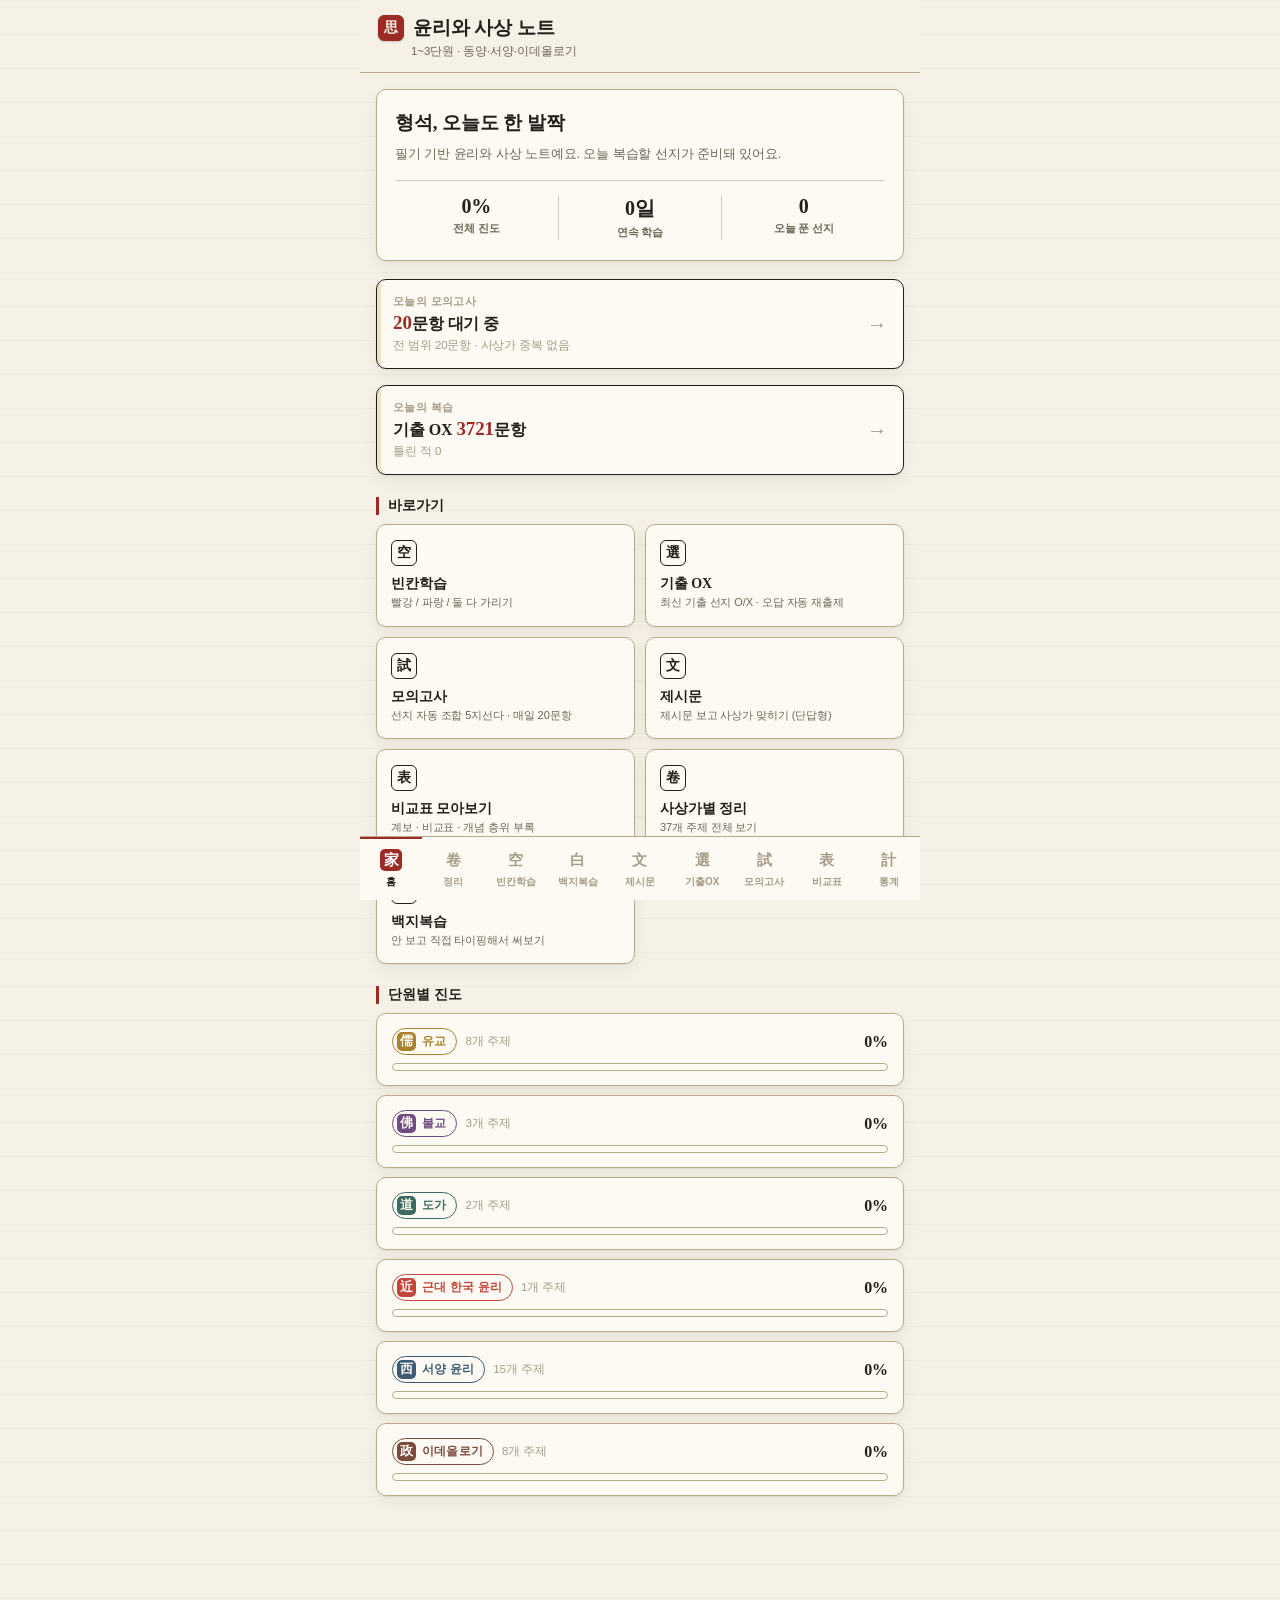
==== commit bd772c7c: "Add files via upload" ====
--- a/index.html
+++ b/index.html
@@ -316,6 +316,21 @@
 }
 /* 표 안에서는 조금 작게 — 칸이 좁다 */
 .cmp-table .circ, .cmp-table .boxed{ padding:0 .22em; border-width:1.4px; }
+
+/* 곁들여 나오는 사상가 — 주제 안에서 잠깐 나오는 사람들 */
+.fig-head{ font-size:13.5px; font-weight:700; color:var(--ink); margin-bottom:8px; }
+.fig-card{ border-left:3px solid var(--rule-strong); padding:6px 0 6px 10px; margin-bottom:9px; }
+.fig-card:last-child{ margin-bottom:0; }
+.fig-name{ font-size:13.5px; font-weight:700; color:var(--red); }
+.fig-tag{ font-size:11px; font-weight:400; color:var(--ink-faint); border:1px solid var(--rule); border-radius:3px; padding:0 4px; margin-left:4px; }
+.fig-gist{ font-size:13px; line-height:1.65; color:var(--ink); margin-top:2px; }
+.fig-quote{
+  font-family:'Noto Serif KR', serif; font-size:12.5px; line-height:1.75;
+  color:var(--ink-soft); background:var(--paper-alt);
+  border-left:2px solid var(--rule); padding:5px 0 5px 9px; margin:6px 0 4px;
+}
+.fig-qsrc{ display:block; font-family:inherit; font-size:11px; color:var(--ink-faint); margin-top:2px; }
+.fig-clue{ font-size:11.5px; line-height:1.6; color:var(--ink-faint); margin-top:3px; }
 
 .deep-toggle{
   margin:18px 0 9px;
@@ -844,6 +859,101 @@
 .story-b{ color:var(--blue); font-weight:700; }
 .story-k{ color:var(--ink); font-weight:700; }
 
+/* ---------- 모의고사 ---------- */
+/* 시험지 느낌: 문항·선지 모두 명조 */
+.mock-q, .mock-rv{ font-family:var(--font-serif); }
+.mock-q .mock-stem{ font-family:var(--font-serif); font-size:14.5px; font-weight:700; letter-spacing:-.01em; }
+.mock-q .mock-choice, .mock-rv-line{ font-family:var(--font-serif); font-size:13.8px; line-height:1.72; }
+.mock-q .mock-ps, .mock-rv .mock-ps{ font-size:13.8px; line-height:1.8; }
+.mock-choice .mk{ font-size:14px; }
+
+.mock-hero{ text-align:center; padding:20px 16px; }
+.mock-hero-label{ font-size:11.5px; color:var(--ink-faint); letter-spacing:.04em; }
+.mock-hero-score{ font-family:var(--font-serif); margin-top:6px; }
+.mock-hero-score b{ font-size:38px; color:var(--red); line-height:1; }
+.mock-hero-score span{ font-size:14px; color:var(--ink-faint); }
+.mock-rule{ padding:14px; }
+.mock-rule-t{ font-family:var(--font-serif); font-weight:700; font-size:13.5px; margin-bottom:6px; }
+.mock-hist{ display:flex; align-items:center; gap:10px; padding:10px 13px; margin-bottom:7px; }
+.mock-hist-d{ font-size:11.5px; color:var(--ink-faint); width:40px; }
+.mock-hist-s{ font-size:12px; width:44px; text-align:right; }
+.mock-hist-s b{ font-family:var(--font-serif); font-size:14px; }
+
+.mock-bar{ display:flex; align-items:center; gap:10px; font-size:11.5px; color:var(--ink-faint); margin-bottom:10px; }
+.mock-q{ padding:14px; margin-bottom:12px; }
+.mock-stem{ font-size:13.5px; font-weight:600; line-height:1.5; }
+.mock-no{
+  display:inline-flex; align-items:center; justify-content:center;
+  width:20px; height:20px; margin-right:7px; border-radius:4px;
+  background:var(--ink); color:#fff; font-size:11.5px; font-weight:700;
+  font-family:var(--font-serif); vertical-align:1px;
+}
+.mock-no.no{ background:var(--red); }
+.mock-ps{
+  font-family:var(--font-serif); font-size:13.5px; line-height:1.75;
+  margin-top:10px; padding:12px 13px;
+  background:var(--paper-2, rgba(0,0,0,.025));
+  border:1px solid var(--rule); border-radius:5px;
+}
+.mock-choices{ margin-top:11px; }
+.mock-choice{
+  display:flex; gap:8px; align-items:flex-start;
+  padding:9px 10px; border:1px solid transparent; border-radius:5px;
+  font-size:12.8px; line-height:1.6; cursor:pointer;
+}
+.mock-choice + .mock-choice{ margin-top:2px; }
+.mock-choice .mk{ font-family:var(--font-serif); color:var(--ink-faint); flex:none; }
+.mock-choice.on{ background:rgba(156,43,38,.07); border-color:var(--red); }
+.mock-choice.on .mk{ color:var(--red); font-weight:700; }
+
+.mock-rv{ padding:14px; margin-bottom:11px; }
+.mock-rv-head{ display:flex; align-items:center; gap:8px; }
+.mock-rv-name{ font-family:var(--font-serif); font-size:15px; }
+.mock-rv-line{ display:flex; gap:8px; margin-top:11px; font-size:12.8px; line-height:1.6; }
+.mock-rv-line .mk{ font-family:var(--font-serif); flex:none; }
+.mock-rv-line .lb{ font-size:10.5px; letter-spacing:.04em; margin-bottom:3px; }
+.mock-rv-line.ok .mk, .mock-rv-line.ok .lb{ color:#2E6B4F; }
+.mock-rv-line.no .mk, .mock-rv-line.no .lb{ color:var(--red); }
+.mock-rv-note{
+  margin-top:5px; padding:7px 9px; border-radius:4px;
+  background:rgba(0,0,0,.03); font-size:12px; line-height:1.6; color:var(--ink-soft, #4a453d);
+}
+.mock-ps-pair{ padding:11px 12px; }
+.mock-ps-row{ display:flex; gap:8px; }
+.mock-ps-row + .mock-ps-row{ margin-top:9px; padding-top:9px; border-top:1px dashed var(--rule); }
+.mock-ps-row .lb{ flex:none; font-weight:700; color:var(--red); }
+.mock-lb{ font-family:var(--font-serif); color:var(--blue); }
+
+/* ---------- 모의고사 : 보기형 · 벤다이어그램 ---------- */
+.mock-boxes{
+  margin-top:11px; padding:11px 12px;
+  border:1px solid var(--ink); border-radius:4px;
+  font-family:var(--font-serif); font-size:13.4px; line-height:1.7;
+}
+.mock-boxes-t{ text-align:center; font-weight:700; letter-spacing:.12em; margin-bottom:8px; font-size:12px; }
+.mock-box-row{ display:flex; gap:7px; align-items:flex-start; }
+.mock-box-row + .mock-box-row{ margin-top:6px; }
+.mock-box-row .mk{ flex:none; font-weight:700; }
+.mock-box-row .ox{ margin-left:6px; font-weight:700; }
+.mock-box-row.t .ox{ color:#2E6B4F; }
+.mock-box-row.f .ox{ color:var(--red); }
+.mock-choices.compact{ display:flex; flex-wrap:wrap; gap:6px; }
+.mock-choices.compact .mock-choice{ flex:0 0 auto; padding:8px 14px; margin:0; border:1px solid var(--rule); }
+
+
+/* ---------- 모의고사 : (나) 그림 ---------- */
+.mock-fig{
+  margin:12px 0 4px; text-align:center;
+  color:var(--ink);
+  font-family:var(--font-serif);
+}
+.mock-fig svg{ display:block; margin:0 auto; }
+
+/* ---------- 부록 구조도 (SVG) ---------- */
+.hier-svg{ margin:12px 0 2px; color:var(--ink); font-family:var(--font-sans); }
+.hier-svg svg{ display:block; width:100%; height:auto; }
+.hier-svg .sd{ fill-opacity:.78; }
+
 </style>
 </head>
 <body>
@@ -855,9 +965,9 @@
   <div id="tabbar" class="tabbar"></div>
 </div>
 <script>
-const DATA = [{"id": "confucius", "unit": "유교", "order": 1, "title": "공자", "subtitle": "동양 유교 사상의 연원 (1)", "outline": [{"i": 0, "t": "1. 시대: <b>B.C 5C, 중국의 춘추전국시대<\/b>"}, {"i": 1, "t": "① <b>주나라 왕실의 붕괴로 혼란 초래<\/b>"}, {"i": 1, "t": "② <b>혈연제도에 기반한 봉건제 붕괴: 도덕성 타락<\/b>"}, {"i": 0, "t": "2. 인간관: <b>인과 예를 강조<\/b>"}, {"i": 1, "t": "① <r>인(仁)<\/r>: 인간 내면의 타고난 도덕성 <span class='note'>↔ 겸애(묵자)<\/span>"}, {"i": 2, "t": "a. 의미: 인간다움, 사랑(분별적 사랑: <r>별애<\/r>)"}, {"i": 3, "t": "㉠ <r>별애<\/r>: 존비친소의 구별이 있는 사랑"}, {"i": 3, "t": "㉡ <r>점진적 사랑<\/r>: 가족에서 사회로 확대되는 사랑"}, {"i": 2, "t": "b. 실천 방법: <b>효제충서<\/b>"}, {"i": 3, "t": "㉠ <r>효제<\/r>: 부모에게 효도, 형제 간의 우애"}, {"i": 3, "t": "㉡ <b>충<\/b>: 온 정성을 다함"}, {"i": 3, "t": "㉢ <r>서<\/r>: 상대방을 배려, 역지사지 ★"}, {"i": 3, "t": "i) <b>추기급인<\/b>: 나를 미루어 남에게 미침"}, {"i": 3, "t": "ii) <b>기소불욕 물시어인<\/b>: 내가 원치 않는 걸 남에게 시키지 말 것"}, {"i": 1, "t": "② <b>예(禮): 외면적 규범, 예의범절<\/b>"}, {"i": 2, "t": "a. <r>상장제례<\/r>: 초상, 장례, 제사의례 강조"}, {"i": 2, "t": "b. <r>삼년상<\/r>: 부모님의 죽음을 삼년간 애도"}, {"i": 0, "t": "3. 정치관: <r>덕치사상<\/r>(덕으로 통치)"}, {"i": 1, "t": "① <r>정명사상<\/r>: 이름을 바르게 세움"}, {"i": 2, "t": "→ 군군 신신 부부 자자"}, {"i": 1, "t": "② <r>수기치인, 수기안인<\/r>: 나를 먼저 수양한 후 통치"}, {"i": 0, "t": "4. 경제관: <b>분배의 형평성을 강조<\/b>"}, {"i": 1, "t": "① <b>대동사회<\/b>: 공자의 이상 사회 (천하 공유물)"}, {"i": 1, "t": "② 아동복지, 노인복지 구현"}, {"i": 1, "t": "③ 통치자는 재화의 부족보다 <r>고르지 못함을 걱정<\/r>"}, {"i": 0, "t": "5. 수양론: <b>군자, 선비, 성인이 되는 법<\/b>"}, {"i": 1, "t": "① <r>천도내면화<\/r>: 하늘의 도덕법칙을 따름"}, {"i": 1, "t": "② <r>극기복례<\/r>: 사욕을 극복해서 예를 회복"}], "deep": [{"i": 0, "t": "1. 인의 의미: 덕, 도덕성, 인간다움, <r>별애<\/r>(존비친소 구분)"}, {"i": 1, "t": "① <r>인자인야<\/r>: 인(仁)한 사람은 사람(人)다운 사람 (타고난 도덕성)"}, {"i": 1, "t": "② <r>유인자능호인능오인<\/r>: 좋아함과 <b>싫어함을 분별<\/b> (도덕성 여부)"}, {"i": 0, "t": "2. 예의 의미: 예의의 덕, 주요 예식(상장제례), 관혼상제"}, {"i": 1, "t": "① <r>예악 사상<\/r>: 음악의 중요성(입어예 성어악) ⇒ 도덕수양"}, {"i": 1, "t": "② <r>허례허식 경계<\/r>: 내면의 도덕성 없이 화려한 예식 반대 (인 강조)"}, {"i": 1, "t": "③ <r>비례물시·물청·물언·물동<\/r>: 예가 아니면 보지도 듣지도 말 것 ★"}, {"i": 0, "t": "3. 정명(正名) 사상: 명실상부 (명분과 실질이 부합) = 명분준행"}, {"i": 0, "t": "4. 도덕성 회복 강조: 조문도 석사가의 (아침에 도를 들으면 저녁에 죽어도 좋다)"}, {"i": 0, "t": "5. 공자 vs 묵자: 사랑 성격, 음악관, 장례 규모 비교"}, {"i": 1, "t": "① 공자: <r>별애<\/r>(분별적 사랑, 존비친소 O) ; 예악, 삼년상"}, {"i": 1, "t": "② 묵자: <r>겸애<\/r>(무차별적 사랑, 존비친소 X), 비악, 절장"}, {"i": 0, "t": "6. 공자 vs 칸트: <b>역지사지 강조<\/b> ≒ 황금률, 의무강조"}, {"i": 1, "t": "① 공자: <b>서(추기급인)<\/b> ⇒ 나의 입장을 상대방에 대입"}, {"i": 1, "t": "② 칸트: 정언명령(보편화 명령) ⇒ 준칙의 확대적용"}, {"i": 0, "t": "7. <r>공자 vs 순자<\/r>: 하늘관 (천인합일 vs 천인분이)"}], "table": {"title": "공자 · 맹자 · 순자 비교", "cols": ["공자", "맹자", "순자"], "rows": [["춘추전국 中 춘추", "전국시대", "전국시대 말기"], ["<r>성선설<\/r> 기초 제공", "<r>성선설<\/r>(양지·양능)", "<r>성악설<\/r>(이기적 욕망)"], ["<r>덕치사상<\/r>", "<r>왕도정치<\/r>(↔패도정치)", "<r>예치사상<\/r>"], ["군자·선비", "대인, 대장부", "성인, 성현"], ["인의예지", "인의예지(사덕)", "인의예지(후천적)"], ["<r>선천적 도덕성<\/r>", "선천적 도덕 <b>학습능력<\/b>", "선천적 도덕 <b>학습능력<\/b>(인식)"], ["고른 분배", "고른 분배", "고른 분배"], ["<r>천인합일<\/r>(도덕 원천)", "<r>천인합일<\/r>(도덕원천)", "<r>천인분이<\/r>(물리적 하늘) ★"], ["<r>교화○ 본성교화X<\/r>", "<r>교화○ 본성교화X<\/r>", "<r>교화○ 본성교화○<\/r>"], ["<r>정명론○ 혁명론X<\/r>", "<r>정명론○ 혁명론○<\/r>", "<r>정명론○ 혁명론X<\/r> ★"]]}, "story": ["공자는 세 살에 아버지를 잃었다. 아버지 숙량흘은 이름난 무사였지만 아들에게 남긴 것이 없었고, 어머니 안징재는 어린 아들을 데리고 어렵게 살았다. 훗날 공자는 자기 어린 시절을 이렇게 말한다. <k>「나는 어려서 천했다. 그래서 자질구레한 일에 두루 능하다.」<\/k> 귀족의 자제였다면 배우지 않았을 허드렛일을 그는 다 해 봤다는 뜻이다.", "『사기』에는 어린 공자가 놀던 모습이 적혀 있다. 또래들이 뛰노는 동안 그는 <k>제기(祭器)를 늘어놓고 제사 지내는 흉내를 내며 놀았다<\/k>고 한다. 학자들 중에는 어머니 집안이 <b>상장제례<\/b>, 곧 <b>초상과 장례와 제사를 돕는 일<\/b>에 관계했으리라 보는 이들이 있다. 확실한 기록은 아니지만, 장례와 제사가 늘 곁에 있던 아이가 자라 <r>예(禮)<\/r>를 평생의 화두로 삼았다는 것은 우연으로만 보기 어렵다. <k>그에게 예는 책에서 배운 지식이 아니라 어릴 때부터 몸에 배어 있던 것이었다.<\/k>", "그가 살던 <r>기원전 5세기<\/r>는 <r>춘추전국시대<\/r>였다. 한때 천하의 중심이던 <b>주나라 왕실이 무너지자<\/b> 제후들은 저마다 왕 노릇을 하며 서로를 쳤다. 공자가 더 심각하게 본 것은 전쟁 자체가 아니었다. <b>혈연에 기반한 봉건제가 무너지면서<\/b> 사람들이 지켜 오던 <k>도덕성까지 함께 무너졌다<\/k>는 점이었다. 신하가 임금을 시해하고 아들이 아버지를 치는 일이 기록에 흔하게 남았다. 노나라만 해도 실권은 임금이 아니라 계씨를 비롯한 세 가문이 쥐고 있었다.", "공자는 여기서 남들과 다른 진단을 내린다. 부국강병에서 답을 찾던 시대에 그는 <k>무너진 것은 제도가 아니라 사람이라고 보았다.<\/k> 그러니 고칠 것도 사람이었다. 그가 평생 붙든 두 글자, <r>인(仁)<\/r>과 <r>예(禮)<\/r>가 여기서 나온다.", "먼저 <r>예<\/r>다. 예는 <r>밖으로 드러나는 규범이자 예의범절<\/r>이다. 그는 무너진 주나라의 예를 되살리려 했다. <b>상장제례<\/b>를 중시했고, 부모가 돌아가시면 <b>삼년상<\/b>으로 애도해야 한다고 보았다. 삼년이라는 기간에도 이유가 있었다. 제자 재아가 「일 년이면 충분하지 않습니까」 하고 묻자 공자는 <k>사람은 태어나 삼 년이 지나야 부모 품을 벗어난다<\/k>고 답했다. 받은 만큼 돌려드린다는 것이다.", "예의 범위는 넓었다. <b>관혼상제<\/b> 전반을 아우르고 음악까지 포함했다. <b>입어예 성어악(立於禮 成於樂)<\/b> — <k>예에서 서고 음악에서 완성된다.<\/k> 이것이 <b>예악 사상<\/b>이다. 그에게 음악은 여흥이 아니라 <b>사람의 성정을 고르게 만드는 도덕 수양의 수단<\/b>이었다. 제나라에서 순임금의 음악을 듣고 <k>석 달 동안 고기 맛을 잊었다<\/k>는 이야기가 전할 만큼 그는 음악을 아꼈다.", "그런데 예를 강조하다 보면 겉만 번드르르해지기 쉽다. 실제로 당시 귀족들은 분수에 넘치는 의례로 위세를 뽐냈다. 계씨가 천자만 쓸 수 있는 팔일무를 자기 뜰에서 추게 했다는 소식을 듣고 공자는 <k>「이것을 참는다면 무엇을 못 참겠는가」<\/k>라며 분노했다. 그래서 그는 <b>허례허식<\/b>, 곧 <b>내면의 도덕성 없이 화려하기만 한 예식<\/b>을 거듭 경계했다. 「사람이 어질지 못하면 예가 무슨 소용인가」라는 말이 그 뜻이다.", "그렇다면 예의 속을 채우는 것은 무엇인가. 그것이 <r>인(仁)<\/r>이다. 인은 밖에서 주입하는 규칙이 아니라 <r>사람이 나면서부터 지닌 도덕성<\/r>이다. <b>인자인야(仁者人也)<\/b>가 이 뜻을 한마디로 담고 있다. <k>인한 사람이 곧 사람다운 사람<\/k>이라는 것이다. 뒤집으면 이렇게 된다. <k>인을 잃으면 사람이기를 그친다.<\/k> 신분이 아니라 인이 사람을 사람으로 만든다는 이 생각은 당시로서는 대단히 급진적이었다.", "인은 <k>사랑<\/k>이다. 다만 모두를 똑같이 사랑하는 사랑이 아니라 <r>별애(別愛)<\/r>, <b>존비친소의 구별이 있는 사랑<\/b>이다. 여기에는 공자 나름의 현실 감각이 있다. <k>내 부모를 남의 부모와 똑같이 대하라는 요구는 지킬 수 없는 요구다.<\/k> 지킬 수 없는 것을 명령하면 아무도 지키지 않는다. 그래서 그는 사랑이 시작되는 자리를 가족으로 잡고 거기서 <b>사회로 넓혀 가는 점진적 사랑<\/b>을 말했다. 한 세대 뒤 묵자가 <b>겸애(兼愛)<\/b>, <b>존비친소 없는 무차별적 사랑<\/b>을 들고나와 이 지점을 정면으로 공격한다.", "인을 어떻게 실천하는가. <r>효제충서(孝悌忠恕)<\/r>다. <b>효제<\/b>는 <b>부모에게 효도하고 형제와 우애하는 것<\/b>으로, 사랑이 처음 자라는 자리다. <b>충(忠)<\/b>은 <b>온 정성을 다하는 것<\/b>이고, <b>서(恕)<\/b>는 <b>상대를 헤아리는 역지사지<\/b>다. 서는 두 문장으로 풀린다. <b>추기급인(推己及人)<\/b>, 나를 미루어 남에게 미치는 것. 그리고 <r>기소불욕 물시어인(己所不欲 勿施於人)<\/r> — <k>내가 원하지 않는 것을 남에게 시키지 말라.<\/k>", "제자 자공이 「평생 지킬 만한 한 글자가 있습니까」 하고 묻자 공자가 답한 것이 바로 이 서(恕)였다. 여기서 눈여겨볼 것이 있다. <k>그는 「내가 원하는 것을 남에게 해 주라」고 말하지 않았다.<\/k> 적극적으로 베풀라는 것이 아니라 싫은 것을 강요하지 말라는 소극적 표현이다. 내가 좋아하는 것을 남도 좋아하리라는 보장이 없기 때문이다. 이 방향을 뒤집어 놓는 것이 시험에서 가장 흔한 함정이다.", "공자는 이 생각을 책상에서만 굴리지 않았다. 그는 실제로 정치를 하고 싶어 했다. 쉰이 넘어 노나라의 <b>대사구<\/b>, 지금의 법무장관에 해당하는 자리까지 올랐다. 그러나 오래가지 못했다. 실권을 쥔 가문들과 부딪혔고 결국 자리를 잃었다.", "그 뒤가 <k>주유천하(周遊天下)<\/k>다. 쉰다섯에 노나라를 떠나 열네 해 동안 위·조·송·정·진·채를 떠돌며 자기를 써 줄 임금을 찾았다. 결과는 실패였다. 정나라에서 제자들과 흩어졌을 때 누군가 그를 두고 <k>「상갓집 개처럼 초췌하더라」<\/k>고 하자, 그 말을 전해 들은 공자는 웃으며 <k>「생김새야 그렇다 치고, 상갓집 개라는 말은 맞다」<\/k>고 했다. 진나라와 채나라 사이에서는 포위되어 이레를 굶었다. 자로가 화가 나서 「군자도 궁할 때가 있습니까」 하고 묻자 그는 이렇게 답했다. <k>「군자는 궁해도 견디지만, 소인은 궁하면 넘친다.」<\/k>", "열네 해를 떠돌고도 그는 뜻을 굽히지 않았다. 그가 내놓은 정치의 답이 <r>덕치(德治)<\/r>, <k>덕으로 다스린다<\/k>는 것이었다. 법과 형벌로 이끌면 백성은 처벌만 면하려 들고 부끄러움을 모르지만, 덕과 예로 이끌면 부끄러움을 알고 스스로 바르게 된다. 다만 오해하면 안 되는 것이 있다. <k>그가 형벌을 없애자고 한 것은 아니다.<\/k> 덕과 예가 근본이고 형벌은 보조라는 순서의 문제이지, 형벌을 아예 부정하는 서술이 나오면 그것은 공자의 말이 아니다.", "덕치를 실행하는 방법이 <r>정명(正名) 사상<\/r>, <k>이름을 바르게 세우는 것<\/k>이다. 제나라 경공이 정치를 묻자 공자가 답한 여덟 글자가 있다. <b>군군 신신 부부 자자(君君臣臣父父子子)<\/b> — <k>임금은 임금답고 신하는 신하다우며 아버지는 아버지답고 자식은 자식다워야 한다.<\/k> <b>명실상부(名實相符)<\/b>, <b>명분과 실질이 부합함<\/b>이 이것이며 <b>명분준행<\/b>이라고도 한다. 임금이 임금 노릇을 못 하고 신하가 임금 행세를 하던 당시 상황을 떠올리면 이 말이 왜 나왔는지 알 수 있다.", "여기서 흔히 놓치는 것이 있다. <k>정명은 쌍무적이다.<\/k> 아랫사람에게만 도리를 요구하는 말이 아니라 윗사람이 먼저 윗사람다워야 한다는 요구가 앞에 온다. 실제로 순서도 <b>군군<\/b>이 먼저다. 아랫사람의 일방적 의무로 적어 놓은 선지가 틀린 이유가 여기에 있다.", "그리고 정치는 자기 자신에서 시작한다. <r>수기치인(修己治人)<\/r>, <r>수기안인(修己安人)<\/r> — <k>먼저 나를 닦고 그다음에 남을 다스리고 편안하게 한다.<\/k> 순서가 곧 내용이라, 백성을 편안하게 한 뒤에 자기를 닦는다고 뒤집으면 틀린 말이 된다.", "공자를 도덕만 말한 사람으로 기억하면 놓치는 대목이 있다. 그는 <r>분배의 형평성<\/r>을 말했다. 제자 염유가 계씨의 가신으로 있으면서 세금을 무겁게 거두자 공자는 「내 제자가 아니다」라며 등을 돌렸다. 계씨가 이웃 나라를 치려 한다는 말을 듣고 그가 한 말이 <r>불환과이환불균(不患寡而患不均)<\/r>이다. <k>적음을 근심하지 말고 고르지 못함을 근심하라.<\/k> 통치자가 걱정할 것은 <b>재화의 부족이 아니라 고르지 못한 분배<\/b>라는 것이다.", "그가 그린 이상 사회가 <r>대동사회(大同社會)<\/r>다. <b>천하가 모두의 것<\/b>인 사회이며, <b>어린이가 잘 자라고 노인이 편히 여생을 마치는<\/b> 사회다. 오늘날 말로 옮기면 <b>아동복지와 노인복지가 구현된<\/b> 사회라 할 수 있다. <k>도덕을 말하던 사람이 결국 먹고사는 문제로 돌아온다는 점<\/k>이 공자를 읽을 때 놓치기 쉬운 부분이다.", "개인은 어디까지 갈 수 있는가. <r>군자<\/r>를 거쳐 <b>선비<\/b>와 <b>성인<\/b>에 이르는 것이 그의 수양론이다. 출발은 <b>천도내면화<\/b>, <b>하늘의 도덕법칙을 내 안에 새기는 일<\/b>이다. 공자에게 하늘은 도덕의 근원이었고, 이 입장을 <r>천인합일<\/r>이라 부른다. 훗날 순자가 하늘을 도덕과 무관한 자연으로 보아 <r>천인분이<\/r>를 주장하면서 두 사람은 여기서 갈라선다.", "수양의 핵심은 <r>극기복례(克己復禮)<\/r>, <k>사욕을 이겨 예로 돌아가는 것<\/k>이다. 가장 아끼던 제자 안연이 인이 무엇이냐 묻자 공자가 내놓은 답이 이것이었다. 네 글자를 뜯어보면 그의 문제의식이 그대로 보인다. 사욕을 <k>없애는<\/k> 것이 아니라 <k>이기는<\/k> 것이고, 예를 <k>새로 만드는<\/k> 것이 아니라 <k>회복하는<\/k> 것이다. 무너진 것을 되찾는다 — 평생 그가 하려 했던 일이 이 한마디에 들어 있다.", "안연이 「그 조목을 여쭙습니다」 하자 공자가 이어 말한 것이 <r>비례물시 비례물청 비례물언 비례물동(非禮勿視 勿聽 勿言 勿動)<\/r>이다. <k>예가 아니면 보지도 듣지도 말하지도 움직이지도 말라.<\/k> 보고 듣는 것부터가 이미 수양이라는 뜻이다.", "공부의 방향도 분명했다. <r>위기지학(爲己之學)<\/r>, <k>자신의 인격을 완성하기 위한 학문<\/k>이다. 남에게 보이려는 <b>위인지학(爲人之學)<\/b>과 두 글자만 다른데, 시험은 정확히 그 두 글자를 바꿔 놓는다. 같은 맥락에서 <b>유인자능호인능오인(唯仁者能好人能惡人)<\/b>이라는 말도 나온다. <k>오직 인한 사람만이 남을 제대로 좋아하고 제대로 미워할 수 있다.<\/k> 인은 아무나 다 받아 주는 무른 마음이 아니라 <b>좋아함과 싫어함을 분별하는 공정한 마음<\/b>이라는 것이다. 「인자는 결코 미워하지 않는다」는 서술이 틀린 이유가 여기에 있다.", "예순여덟에 그는 노나라로 돌아왔다. 벼슬은 끝내 얻지 못했고, 대신 제자를 가르치고 옛 문헌을 정리했다. 그의 문하에는 귀족도 있었지만 가난한 집 자식도 있었다. <k>「가르침에는 구별이 없다(有敎無類)」<\/k>는 그의 말은, 신분으로 사람을 나누던 시대에 배움의 문을 아래로 열어젖힌 선언이었다. 세 살에 아버지를 잃고 천한 일을 하며 자란 사람이 할 만한 말이기도 하다.", "만년의 그는 잇달아 사람을 잃었다. 아들이 먼저 죽었고, 가장 아끼던 안연이 서른둘에 세상을 떠났다. 공자는 통곡하며 <k>「하늘이 나를 버리는구나」<\/k>라고 했다. 제자들이 「선생님, 너무 애통해하십니다」 하자 그는 「이런 사람을 위해 애통해하지 않으면 누구를 위해 하겠느냐」고 답했다. 이듬해에는 자로가 위나라 정변에서 죽었다. 그가 남긴 말 가운데 이런 것이 있다. <r>조문도 석사가의(朝聞道 夕死可矣)<\/r> — <k>아침에 도를 들으면 저녁에 죽어도 좋다.<\/k>", "공자를 제대로 알려면 그와 부딪힌 사람들을 함께 보아야 한다. <b>묵자<\/b>와는 세 가지가 나란히 반대다. 사랑에서는 <r>별애<\/r> 대 <b>겸애<\/b>, 음악에서는 예악 대 <b>비악(非樂)<\/b>, 장례에서는 삼년상 대 <b>절장(節葬)<\/b>이다. 묵자가 보기에 공자의 예악과 삼년상은 산 사람을 굶기는 낭비였고, 공자가 보기에 묵자의 겸애는 사람이 지킬 수 없는 요구였다.", "<b>칸트<\/b>와는 뜻밖에 닮았다. 공자의 <b>서(추기급인)<\/b>는 <k>내 입장을 상대에게 대입해 보는 것<\/k>이고, 칸트의 <b>정언명령(보편화 명령)<\/b>은 <k>내 준칙을 모두에게 확대 적용해 보는 것<\/k>이다. 둘 다 의무를 강조하고, 이 닮음을 두고 <b>황금률<\/b>이라 부른다. 다만 공자의 서가 감정적 헤아림에 가깝다면 칸트의 정언명령은 이성의 형식적 시험이라는 점에서 뿌리는 다르다.", "<b>순자<\/b>와는 하늘에서 갈리지만 겹치는 곳도 많다. 비교표를 세로로 읽어 보면 <b>고른 분배<\/b>는 공자·맹자·순자가 모두 같고, <b>정명론은 인정하되 혁명론은 인정하지 않는<\/b> 것도 공자와 순자가 같다. 혁명론을 편 사람은 맹자뿐이다. <b>교화는 인정하되 본성 자체를 바꾼다고 보지 않는<\/b> 것도 공자와 맹자가 같고, 본성 교화를 말하는 사람은 순자뿐이다. 공자는 성선설을 명시하지 않았지만, <b>인을 타고난 도덕성으로 본<\/b> 그의 인간관이 맹자의 성선설에 <b>기초를 제공<\/b>했다.", "그는 일흔셋에 죽었다. 살아서는 자기를 써 주는 나라를 끝내 만나지 못했고, 되살리려던 주나라의 예도 돌아오지 않았다. 그러나 제자들이 그의 말을 모아 『논어』를 엮었고, 그 책이 이천오백 년을 건너왔다. 무너진 것은 제도가 아니라 사람이라고 보았던 이가 사람을 고치는 데 평생을 걸었다. <k>인과 예, 덕치와 정명, 대동사회와 극기복례<\/k> — 그가 남긴 말들은 모두 그 하나의 물음에서 갈라져 나온 것이다."]}, {"id": "mencius", "unit": "유교", "order": 2, "title": "맹자", "subtitle": "동양 유교 사상의 연원 (2)", "outline": [{"i": 0, "t": "1. 시대: 고대 중국, 춘추전국시대"}, {"i": 1, "t": "⇒ 혼란의 가중, 왕의 횡포 심각"}, {"i": 0, "t": "2. 인간관: <r>성선설<\/r>"}, {"i": 1, "t": "① <b>불인인지심<\/b>: 차마 어찌하지 못하는 마음"}, {"i": 1, "t": "② <r>양지양능설<\/r>: 타고난 도덕성 (선천적 도덕능력)"}, {"i": 2, "t": "a. 양지: 생각하지 않고도 아는 것 ⇒ <r>도덕 인식<\/r>"}, {"i": 2, "t": "b. 양능: 배우지 않고도 할 수 있는 것 ⇒ <r>도덕 실천<\/r>"}, {"i": 1, "t": "③ <r>사덕<\/r>(네 가지 도덕성)의 근거 ⇒ <r>사단<\/r>(네 가지 단서)"}, {"i": 2, "t": "a. 인(사랑)의 근거: <r>측은지심<\/r>(불쌍히)"}, {"i": 2, "t": "b. 의(정의)의 근거: <r>수오지심<\/r>(악 부끄)"}, {"i": 2, "t": "c. 예(예의)의 근거: <r>사양지심<\/r>(양보)"}, {"i": 2, "t": "d. 지(지혜)의 근거: <r>시비지심<\/r>(옳고그름)"}, {"i": 2, "t": "⇒ 사덕과 사단 모두 <r>선천적<\/r> <b>(사단을 확충)<\/b>"}, {"i": 0, "t": "3. 정치관: <b>덕치사상, 정명사상 계승<\/b>"}, {"i": 1, "t": "① <r>왕도정치<\/r>: 도덕으로 통치 (↔ 패도정치)"}, {"i": 1, "t": "② <r>민본주의<\/r>: 백성을 위한 정치 by the king"}, {"i": 2, "t": "a. 군주가 정치 주체이나, <r>위민 정치<\/r>"}, {"i": 2, "t": "b. <r>군주 &lt; 사직(나랏일) &lt; 백성<\/r>"}, {"i": 1, "t": "③ 역성혁명: 패도군주를 내쫓음 (방벌)"}, {"i": 0, "t": "4. 경제관: <r>항산항심론<\/r>(재산, 도덕성 관계)"}, {"i": 1, "t": "① 선비계급: 무항산 <b>유항심<\/b> (언제나 도덕성 유지)"}, {"i": 1, "t": "② 일반백성: 무항산 <b>무항심<\/b> (생계 먼저 해결)"}, {"i": 1, "t": "③ 도덕을 이익보다 중시: <r>의주리종, 견리사의<\/r>"}, {"i": 0, "t": "5. 수양론: <b>군자, 선비, 성인, 대장부, 대인이 되는 방법<\/b>"}, {"i": 1, "t": "① <r>집의<\/r>: 의로운 일을 꾸준히 함"}, {"i": 1, "t": "② <r>호연지기<\/r>: 크고 굳센 기운 (도덕적 기운)"}, {"i": 1, "t": "③ <r>구방심<\/r>: 놓아버린 마음 되찾음 (본성 회복)"}, {"i": 1, "t": "④ 존심양성: 마음·본성을 보존하고 기름"}], "deep": [{"i": 0, "t": "1. <r>성선설의 근거<\/r>: 하늘(도덕근원으로서 하늘)"}, {"i": 1, "t": "① <r>천명사상<\/r>: 하늘의 도덕 명령(천복, 천벌)"}, {"i": 1, "t": "② <r>천인합일<\/r>: 천도가 인도에 내재"}, {"i": 2, "t": "a. '성실함'은 하늘의 도, '성실해지려고 노력함'은 인간의 도"}, {"i": 2, "t": "b. 도덕의 원천인 하늘이 인간에게 <b>도덕성 부여<\/b>"}, {"i": 1, "t": "③ <b>주재천<\/b>: 하늘은 인간사를 주재함(천명,천복,천벌) ⇒ 개입○"}, {"i": 1, "t": "④ <b>인격천<\/b>: 하늘이 인간사에 개입함 (도가의 하늘은 인간사 비개입)"}, {"i": 0, "t": "2. 수양방법: <b>존심양성<\/b>"}, {"i": 1, "t": "① <r>집의<\/r>: 의로운 일을 꾸준히 함 (아리스토텔레스 '반복·습관'유사)"}, {"i": 1, "t": "② <r>구방심<\/r>: 잃어버린 마음을 되찾음 (양명의 '치양지'로 계승)"}, {"i": 1, "t": "③ <r>물조장<\/r>: 급하게 서두르다 망치지 말 것 (조장 금지)"}, {"i": 1, "t": "④ <r>물망<\/r>: 지나치게 방치하거나 잊지 말 것 (유교의 '중용')"}, {"i": 1, "t": "⑤ <r>호연지기<\/r>: 대장부의 도덕적 기운(크고 굳셈)"}, {"i": 0, "t": "3. 경제관 심화: <b>항산항심론, 복지국가관<\/b>"}, {"i": 1, "t": "① <r>활국구민<\/r>: 국가의 적극적 항산 보장 노력 (실학에 영향)"}, {"i": 1, "t": "② <r>정전법<\/r>: 토지를 균등분할하고 공유토지로 흉년 대비 (구휼)"}], "table": {"title": "맹자 개념 · 비교 개념 · 비교 학자", "cols": ["맹자 개념", "비교 개념", "비교 학자"], "rows": [["<r>의주리종<\/r>(도덕 강조)", "<r>의즉리<\/r>(이익 강조)", "묵자(서민중심,겸애강조)"], ["<r>견리사의<\/r>(의로움)", "<r>겸애교리<\/r>(이로움 나눔)", "묵자(공리주의적 색채)"], ["<r>왕도정치<\/r>(덕치 계승)", "<r>패도정치<\/r>(무력 강조)", "<r>한비자<\/r>(법가사상)"], ["<r>성선설<\/r>(선천적 덕성)", "성악설 / 성무선악설", "<r>순자,홉스<\/r> / <r>고자,로크<\/r>"], ["<r>민본주의<\/r>", "<r>민주주의<\/r>", ""], ["a. 정치주체: 왕", "a. 정치주체: 국민", "a. 국민주권사상"], ["b. 통치자교체 ○", "b. 통치자교체 ○", "b. <r>저항권 행사<\/r>"], ["c. 주기적 교체 X", "c. 주기적 교체 ○", "c. <r>선거제도<\/r>"], ["선거X 역성혁명○", "<r>선거○ 저항권○<\/r>", "맹자 vs 로크·아리스토텔레스"], ["지속적 수양(집의), 중용", "지속적 수양(품성적 덕), 중용", ""]]}, "story": ["맹자는 공자가 죽고 백 년쯤 뒤에 태어났다. 세상은 나아지지 않았다. <r>춘추전국시대<\/r>는 <b>전국시대<\/b>로 접어들어 <k>혼란이 더 심해졌고 왕들의 횡포도 노골적이었다.<\/k> 제후들은 부국강병을 말하는 사람만 찾았고, 도덕을 말하는 유가는 물정 모르는 소리로 취급받았다. 맹자가 싸워야 했던 상대는 두 종류였다. 힘으로 천하를 얻으려는 임금들, 그리고 <k>사람은 원래 이기적이니 도덕이란 헛것이라고 말하는 사람들<\/k>이었다.", "특히 고자라는 사람이 맹자를 곤란하게 했다. 그는 <k>「사람의 본성은 소용돌이치는 물과 같아서 동쪽으로 트면 동으로 흐르고 서쪽으로 트면 서로 흐른다」<\/k>고 했다. 선악은 타고나는 것이 아니라 환경이 정한다는 말이다. 맹자는 이렇게 받아쳤다. <k>「물은 동서를 가리지 않지만 위아래도 가리지 않던가. 사람의 본성이 선한 것은 물이 아래로 흐르는 것과 같다.」<\/k>", "말싸움만으로는 부족했다. 맹자는 누구나 겪어 본 장면 하나를 내민다. <k>어떤 사람이 문득 어린아이가 우물에 빠지려는 것을 본다면, 누구든 깜짝 놀라며 달려갈 것이다.<\/k> 아이 부모와 친해지려고 그러는 것도 아니고, 칭찬을 들으려고 그러는 것도 아니다. 생각할 겨를도 없이 몸이 먼저 움직인다. 맹자는 여기서 <r>불인인지심(不忍人之心)<\/r>, <b>차마 어찌하지 못하는 마음<\/b>을 끌어낸다. <k>이것이 있는 한 사람의 본성은 선하다<\/k>는 것이 <r>성선설<\/r>의 근거다.", "그 마음은 네 갈래로 드러난다. <r>사단(四端)<\/r>이다. <b>측은지심<\/b>(불쌍히 여김)은 <b>인<\/b>의 단서, <b>수오지심<\/b>(악을 부끄러워함)은 <b>의<\/b>의 단서, <b>사양지심<\/b>(양보함)은 <b>예<\/b>의 단서, <b>시비지심<\/b>(옳고 그름을 가림)은 <b>지<\/b>의 단서다. <k>단(端)은 실마리라는 뜻이다.<\/k> 이미 있는 것의 끝자락이 삐져나온 것이니, 할 일은 없는 것을 만드는 게 아니라 그 실마리를 잡아 <r>확충<\/r>하는 것이다. 그래서 <b>사단과 사덕은 모두 선천적<\/b>이고, 사단을 실천해서 사덕이 새로 생긴다고 하면 그것은 맹자가 아니라 훗날 정약용의 주장이 된다.", "타고났다는 말을 뒷받침하는 개념이 <r>양지양능(良知良能)<\/r>이다. <b>양지<\/b>는 <b>생각하지 않고도 아는 것<\/b>으로 도덕을 알아보는 능력이고, <b>양능<\/b>은 <b>배우지 않고도 할 수 있는 것<\/b>으로 도덕을 실천하는 능력이다. 어린아이도 제 부모를 사랑할 줄 알고 형을 공경할 줄 안다는 것이 그 증거다. <k>배워서 아는 것이 아니라는 점<\/k>이 핵심이라, 여기에 ‘형성·습득’ 같은 말이 붙으면 틀린 서술이 된다.", "그렇다면 사람은 왜 선한가. 맹자는 하늘까지 올라간다. <b>천명사상<\/b> — 하늘은 도덕적 명령을 내리고 복과 벌을 준다. 이 하늘은 도가의 무심한 자연이 아니라 <b>인간사에 개입하는 인격천이자 주재천<\/b>이다. 그리고 <r>천인합일<\/r>, <b>하늘의 도가 사람 안에 들어와 있다<\/b>. <b>성실함 자체는 하늘의 도이고, 성실해지려 애쓰는 것은 사람의 도<\/b>라는 『중용』의 구절이 이 관계를 보여 준다. <k>도덕의 뿌리가 하늘에 있으니 사람의 선함은 우연이 아니다.<\/k>", "정치로 오면 맹자는 공자의 <b>덕치<\/b>와 <b>정명<\/b>을 이어받되 훨씬 단호해진다. 그가 내세운 것이 <r>왕도정치<\/r>다. <k>힘으로 복종시키는 패도가 아니라 덕으로 마음을 얻는 정치<\/k>다. 양혜왕이 「어떻게 하면 내 나라를 이롭게 하겠습니까」 묻자 맹자는 첫마디부터 되받았다. <k>「왕께서는 하필 이로움을 말씀하십니까. 인의가 있을 뿐입니다.」<\/k> 이것이 <b>의주리종<\/b>, <b>견리사의<\/b>로 정리되는 태도다.", "왕도의 내용은 <r>민본주의<\/r>다. <k>백성을 위한 정치<\/k>이되, 정치의 주체는 어디까지나 군주다. <b>위민(爲民)이지 민주(民主)가 아니라는 점<\/b>을 놓치면 안 된다. 그가 매긴 순위는 유명하다. <r>백성이 가장 귀하고 사직이 그다음이며 군주가 가장 가볍다.<\/r>", "여기서 한 걸음 더 나간다. 군주가 군주답지 못하면 어떻게 하는가. 제선왕이 「신하가 임금을 시해해도 됩니까」 묻자 맹자는 이렇게 답했다. <k>「인을 해치는 자를 적(賊)이라 하고 의를 해치는 자를 잔(殘)이라 합니다. 잔적한 자는 한 사내일 뿐입니다. 한 사내를 베었다는 말은 들었어도 임금을 시해했다는 말은 듣지 못했습니다.」<\/k> 이것이 <r>역성혁명<\/r>, <b>패도군주를 내쫓는 방벌<\/b>이다. <k>공자에게는 없던 주장<\/k>이라, 혁명론이 나오면 맹자를 떠올리면 된다.", "맹자는 이상만 말하지 않았다. <r>항산항심론<\/r>이 그 증거다. <r>일정한 생업이 없으면 한결같은 마음도 없다.<\/r> 먹고살 길이 막힌 사람에게 도덕을 요구하고 그가 죄를 지으면 처벌하는 것은, 맹자가 보기에 <k>그물을 쳐 놓고 백성을 몰아넣는 짓<\/k>이었다. 그래서 왕도의 첫걸음은 생업 보장이다. 다만 단서가 붙는다. <b>선비는 항산이 없어도 항심을 지킨다.<\/b> 이 예외 조항을 빼놓으면 선지에서 걸린다.", "구체적 방안도 내놓았다. <b>정전법<\/b>이다. <b>토지를 우물 정(井) 자로 아홉으로 나누어 여덟 집이 각각 한 구역을 갖고 가운데 한 구역은 공동으로 부쳐 세금으로 삼는 방식<\/b>이다. 가운데 땅의 소출은 흉년의 구휼에도 쓰인다. 국가가 적극적으로 항산을 보장해야 한다는 이 생각을 <b>활국구민<\/b>이라 하며, 훗날 <b>조선 실학<\/b>의 토지 개혁론에 그대로 이어진다.", "개인의 수양은 어떻게 하는가. 출발점은 <r>구방심(求放心)<\/r>, <k>놓아 버린 마음을 되찾는 것<\/k>이다. 맹자의 표현이 인상적이다. <k>「닭이나 개를 잃으면 찾을 줄 알면서 마음을 잃고는 찾을 줄 모른다.」<\/k> 본성이 변질된 것이 아니라 잠시 달아난 것이므로 되찾으면 된다. 그것을 지키고 기르는 일이 <r>존심양성(存心養性)<\/r>이다.", "그리고 <r>집의(集義)<\/r>, <b>의로운 일을 꾸준히 쌓는 것<\/b>이다. 그렇게 쌓이면 <r>호연지기(浩然之氣)<\/r>, <b>크고 굳센 도덕적 기운<\/b>이 자란다. <k>순서가 중요하다.<\/k> 의를 쌓아야 호연지기가 생기는 것이지, 호연지기가 먼저 있어 의가 나오는 것이 아니다.", "기르는 데도 요령이 있다. 맹자가 든 비유가 <b>알묘조장(揠苗助長)<\/b>이다. <k>어떤 농부가 싹이 더디 자라는 게 답답해 하나하나 뽑아 올려놓고 집에 와 「오늘 싹이 자라도록 도왔다」고 자랑했다. 아들이 달려가 보니 싹은 모두 말라 죽어 있었다.<\/k> 여기서 <b>물조장<\/b>, <b>서두르다 망치지 말라<\/b>는 가르침이 나온다. 동시에 <b>물망<\/b>, <b>잊고 방치하지도 말라<\/b>고 했다. 서두르지도 놓아 버리지도 않는 이 태도가 유교의 <b>중용<\/b>과 통한다. 이렇게 길러진 사람이 <b>대장부<\/b>이고 <b>대인<\/b>이다.", "맹자를 한 줄로 줄이면 이렇게 된다. <k>사람은 선하게 태어났으니 정치는 그 선함이 자랄 조건을 마련해 주면 된다.<\/k> 성선설과 왕도정치와 항산론이 따로 있는 것이 아니라 하나의 생각이 세 방향으로 뻗은 것이다. 그러나 한 세대 뒤, 이 낙관을 정면으로 부정하는 사람이 같은 유가 안에서 나온다. 순자다."]}, {"id": "xunzi", "unit": "유교", "order": 3, "title": "순자", "subtitle": "동양 유교 사상의 연원 (3)", "outline": [{"i": 0, "t": "1. 시대: 중국 춘추전국시대 中 <b>전국시대 말기<\/b>"}, {"i": 1, "t": "① 사회혼란 가장 심각"}, {"i": 1, "t": "② 인간 본성에 대한 신뢰 상실"}, {"i": 0, "t": "2. 인간관: <r>성악설<\/r> (선천적 도덕성 부정)"}, {"i": 1, "t": "① 악행의 근거: 이기적 욕망 ⇒ <b>혼란 초래<\/b>"}, {"i": 1, "t": "② 서양의 홉스와 유사: 둘 다 성악설"}, {"i": 1, "t": "③ 단, <b>선천적인 도덕 인식 능력과 학습능력은 존재<\/b>"}, {"i": 0, "t": "3. 정치관: <r>예치사상<\/r> (예법으로 통치)"}, {"i": 1, "t": "① 예의 의미: <b>후천적 규범, 인위적 도덕성<\/b>"}, {"i": 2, "t": "a. 국가를 통치하는 규범, 법률, 제도"}, {"i": 2, "t": "b. <r>선왕(성현)이 제정한 법률<\/r>"}, {"i": 2, "t": "c. 사회질서유지 및 재화분배기준"}, {"i": 1, "t": "② <b>유교의 공통점<\/b>: <r>도덕에 기반한 통치 강조<\/r>"}, {"i": 0, "t": "4. 경제관: 예법으로 분배"}, {"i": 1, "t": "① <b>직업의 위계<\/b>: 사·농·공·상"}, {"i": 2, "t": "a. 사(선비계급): 통치자 계급 (예에 정통)"}, {"i": 2, "t": "b. 농(농부계급): 생산자 계급 (농사의 전문성)"}, {"i": 2, "t": "c. 공(공인계급): 생산자 계급 (물건 제작에 정통)"}, {"i": 2, "t": "d. 상(상인계급): 생산자 계급 (장사에 정통)"}, {"i": 1, "t": "② 직업의 귀천을 인정: <b>차등분배 지향<\/b>"}, {"i": 1, "t": "③ 선천적 가문보다 <b>후천적 노력 강조<\/b>"}, {"i": 0, "t": "5. 수양론: <b>화성기위<\/b> (악→선)"}, {"i": 1, "t": "① 의미: 본성을 변화시켜 인위적 도덕성을 일으킴"}, {"i": 1, "t": "② 방법: 성현이 만든 예법을 공부"}, {"i": 0, "t": "6. 공맹 vs 순자 비교"}, {"i": 1, "t": "① <r>하늘의 해석 차이<\/r>: 공맹(도덕원천) vs 순자(물리적 하늘)"}, {"i": 1, "t": "② <r>공맹: 천인합일<\/r>(하늘과 인간은 하나) ★"}, {"i": 1, "t": "③ <r>순자: 천인분이<\/r>(하늘과 인간 구분) ★"}], "deep": [{"i": 0, "t": "1. 순자의 인간 유형 분류"}, {"i": 1, "t": "① <r>왕자<\/r>: 예를 높이고 현자 숭상 (도덕+정치능력)"}, {"i": 1, "t": "② <r>패자<\/r>: 법과 제도 중시, 백성사랑 (정치능력)"}, {"i": 1, "t": "③ <b>군자<\/b>: 도덕적 수양 완성, 화성기위"}, {"i": 1, "t": "④ <b>소인<\/b>: 이기적 본성을 따르는 자"}, {"i": 0, "t": "2. 순자의 화성기위의 네 단계: <r>성정려위<\/r>"}, {"i": 1, "t": "① <r>성(본성)<\/r>: 이기적이고 악한 본성"}, {"i": 1, "t": "② <r>정(감정)<\/r>: 어떤 사건에 감응하여 일어남"}, {"i": 1, "t": "③ <r>려(생각)<\/r>: 감정이 생긴 후 <r>생각하며 선택<\/r>"}, {"i": 1, "t": "④ 위(인위): 후천적·인위적 <b>도덕 학습<\/b>"}, {"i": 0, "t": "3. <r>순자 vs 맹자 비교<\/r>"}, {"i": 1, "t": "① 공통점1: 공자 계승 - 대동사회, 군자"}, {"i": 1, "t": "② <b>공통점2<\/b>: 역할분담 강조 - 사농공상 vs 노심자·노력자"}, {"i": 1, "t": "③ 공통점3, <r>선천적 능력 강조<\/r>: <r>도덕인식·학습능력<\/r>"}, {"i": 1, "t": "④ 공통점4: 예(법)으로 교화 - 본성교화 vs 본성회복"}, {"i": 1, "t": "⑤ <r>공통점5<\/r>: 군자와 소인의 본성 동일 - 성악 vs 성선"}], "table": {"title": "순자의 사상 · 홉스의 사상", "cols": ["순자의 사상", "홉스의 사상"], "rows": [["<b>성악설<\/b>(이기적 욕망)", "<b>성악설<\/b>(투쟁본능)"], ["유교사상(고대)", "사회계약설(근대)"], ["<r>지적 능력 인정<\/r>", "<r>지적 능력 인정<\/r>"], ["예법 학습능력", "이성으로 평화 조약"], ["<b>도덕이 목적<\/b>", "<b>도덕이 수단<\/b>"], ["도덕사회구현 목표", "<r>유물론<\/r>(만물을 물질로 설명)"], ["<r>천인분이<\/r>", "물리적 하늘(도덕근원X)"], ["물리적 하늘(도덕근원X)", "<r>군주주권<\/r>(절대군주○)"], ["<r>군주주권<\/r>(절대군주X)", "인간 평등"], ["인간 불평등(신분,귀천구분)", ""]]}, "story": ["순자가 활동한 <b>전국시대 말기<\/b>는 <k>혼란이 가장 심각했던 시기<\/k>다. 진나라가 여섯 나라를 차례로 삼키고 있었고, 전쟁은 규모가 달라졌다. 한 번 싸움에 수만이 죽었다. 이런 시대를 살면서 순자는 <k>인간 본성에 대한 신뢰를 잃었다.<\/k> 사람이 본래 선하다면 세상이 왜 이 모양인가.", "그의 진단은 간명하다. <r>사람의 본성은 악하다.<\/r> 여기서 오해가 자주 생기는데, 순자가 말한 악은 <k>남을 해치려는 나쁜 의도가 아니다.<\/k> <b>이익을 좋아하고 손해를 싫어하는 자연스러운 경향<\/b>일 뿐이다. 문제는 재화가 한정되어 있다는 데 있다. 모두가 제 이익을 따라가면 다툼이 생기고 사회는 무너진다. <k>본성을 그대로 두면 반드시 혼란에 이른다<\/k>는 것이 <r>성악설<\/r>의 요지다. 천 년 뒤 서양의 <b>홉스<\/b>가 거의 같은 논리로 자연 상태를 그린다.", "다만 순자를 비관론자로 읽으면 안 된다. 그는 <b>선천적인 도덕 인식 능력과 학습 능력은 있다<\/b>고 보았다. 마음이 도를 알아볼 수 있기에 배울 수 있고, 배울 수 있기에 바뀔 수 있다. 그래서 그는 이렇게 말한다. <k>「길 가는 보통 사람도 우임금 같은 성인이 될 수 있다.」<\/k> <k>악하게 태어난다는 것과 선해질 수 없다는 것은 전혀 다른 말이다.<\/k> 이 지점에서 맹자와 결론이 겹친다.", "본성이 악한데 선은 어디서 오는가. <r>화성기위(化性起僞)<\/r>, <k>본성을 변화시켜 인위를 일으킨다<\/k>는 것이 답이다. 여기서 <b>위(僞)<\/b>는 <k>거짓이 아니라 사람 인(人)과 할 위(爲)를 합친 글자, 곧 사람이 하는 일<\/k>이다. 글자만 보고 부정적으로 읽으면 뜻이 반대가 된다. 선은 타고나는 것이 아니라 만들어지는 것이며, 만드는 재료가 <b>성현이 제정한 예법<\/b>이다.", "그 과정을 네 단계로 나눈 것이 <r>성정려위<\/r>다. <b>성(性)<\/b>, 타고난 이기적 본성에서 시작해 <b>정(情)<\/b>, 어떤 일에 부딪혀 일어난 감정이 되고, <b>려(慮)<\/b>, 마음이 그것을 헤아려 선택하는 단계를 거쳐, <b>위(僞)<\/b>, 예를 배워 행하는 데 이른다. <k>마음의 헤아림[慮]이 끼어 있다는 점이 중요하다.<\/k> 본능이 그대로 행동이 되지 않는다는 뜻이고, 그 틈이 바로 교육이 들어갈 자리다.", "정치도 같은 논리다. 맹자가 <b>왕도정치<\/b>를, 공자가 <b>덕치<\/b>를 말했다면 순자는 <r>예치(禮治)<\/r>다. 그에게 <b>예<\/b>는 마음속 도덕이 아니라 <b>후천적 규범이자 인위적 도덕성<\/b>이며, <b>국가를 다스리는 법률과 제도<\/b>이고 <b>선왕이 제정한 것<\/b>이다. 예의 기능은 두 가지다. <b>사회 질서를 유지하는 것<\/b>, 그리고 <b>재화를 나누는 기준이 되는 것<\/b>. <k>욕구는 무한한데 재화는 유한하니, 몫을 정해 주어야 다투지 않는다.<\/k> 예가 필요한 이유가 여기 있다.", "그렇다고 순자가 유가 밖으로 나간 것은 아니다. <b>도덕에 기반한 통치를 강조한다<\/b>는 점에서 그는 여전히 공자의 후예다. 다만 도덕이 안에서 나온다고 보지 않고 밖에서 배워 들여야 한다고 본 것이다.", "경제관도 예에서 나온다. 그는 직업을 <r>사·농·공·상<\/r>으로 나누었다. <b>사<\/b>는 예에 정통한 통치자 계급이고, <b>농·공·상<\/b>은 각각 농사와 제작과 장사에 전문성을 지닌 생산자 계급이다. 여기서 그는 <b>직업의 귀천을 인정<\/b>하고 <b>차등 분배<\/b>를 말한다. 평등해 보이지 않지만 순자가 강조한 것은 따로 있다. <k>자리는 가문이 아니라 후천적 노력으로 정해져야 한다<\/k>는 것이다. 실제로 그는 <k>왕의 자식이라도 예의를 갖추지 못하면 서민으로 내리고, 서민의 자식이라도 학문과 덕행이 있으면 재상으로 올리라<\/k>고 했다. 귀천을 인정하되 그것을 세습에서 떼어 낸 것이다.", "순자와 공맹이 가장 크게 갈리는 곳은 하늘이다. 공자와 맹자에게 하늘은 <r>도덕의 원천<\/r>이었고 사람과 하늘은 이어져 있었다. 곧 <r>천인합일<\/r>이다. 순자는 이 연결을 끊는다. <r>천인분이<\/r>, <k>하늘과 사람은 하는 일이 다르다.<\/k>", "그가 남긴 문장이 이 입장을 잘 보여 준다. <k>「하늘의 운행에는 일정한 법칙이 있다. 요임금 때문에 있는 것도 아니고 걸왕 때문에 없어지는 것도 아니다.」<\/k> 별이 떨어지고 나무가 우는 것은 자연의 변화일 뿐 하늘이 화를 내는 것이 아니다. 그러니 하늘을 우러러 기다릴 것이 아니라 <k>「하늘을 부려서 쓰라」<\/k>고 했다. 다만 여기서 조심할 것이 있다. <k>자연법칙을 바꾸라는 말이 아니라 파악해서 이용하라는 말이다.<\/k>", "순자는 사람도 넷으로 나누어 보았다. <b>왕자<\/b>는 예를 높이고 현자를 숭상하는 사람으로 도덕과 정치 능력을 함께 갖췄고, <b>패자<\/b>는 법과 제도를 중시하며 백성을 아끼되 정치 능력에 치우친 사람이다. <b>군자<\/b>는 수양을 완성해 화성기위를 이룬 사람이고, <b>소인<\/b>은 이기적 본성을 그대로 따르는 사람이다. <k>왕자와 패자를 함께 인정한 대목<\/k>이 맹자와 다르다. 맹자는 패도를 배격했지만 순자는 차선으로 받아들였다.", "맹자와 순자는 성선과 성악으로 갈리지만 겹치는 곳이 의외로 많다. 둘 다 <b>공자를 계승해 대동사회와 군자를 말했고<\/b>, 둘 다 <b>역할 분담을 강조했다<\/b>. 순자의 사농공상과 맹자의 <b>노심자·노력자<\/b> 구분이 그것이다. 둘 다 <b>선천적인 도덕 인식·학습 능력을 인정했고<\/b>, 둘 다 <b>교화를 말했다<\/b>. 다만 맹자의 교화가 <b>본성 회복<\/b>이라면 순자의 교화는 <b>본성 변화<\/b>다. 그리고 <b>군자와 소인의 본성이 같다<\/b>고 본 것도 두 사람이 같다. <k>이 다섯 가지 공통점 때문에 「맹자와 순자는 모두~」로 묶은 선지가 O가 되는 경우가 많다.<\/k>", "순자의 제자 중에 한비자와 이사가 있다. 두 사람은 스승의 성악설을 이어받되 예 대신 법을 택해 법가로 나아갔고, 이사는 진시황을 도와 유가의 책을 불태운다. <k>사람을 못 믿는 데서 출발한 사상이 어디까지 갈 수 있는지<\/k>를 보여 준 셈이다. 순자 자신은 끝까지 유가였다. 그가 믿은 것은 사람의 본성이 아니라 사람이 배울 수 있다는 사실이었다."]}, {"id": "zhuxi", "unit": "유교", "order": 4, "title": "주자의 성리학", "subtitle": "동양 유교 사상의 전개 (1)", "outline": [{"i": 0, "t": "1. 시대: 중국 12C 송나라"}, {"i": 1, "t": "① 진나라부터 당나라까지 <b>유학의 쇠퇴<\/b>: <b>도가·불교 부흥<\/b>"}, {"i": 1, "t": "② 신유학의 등장으로 유교의 인기가 다시 살아남: <b>재부흥<\/b>"}, {"i": 0, "t": "2. 우주론: 이기이원론 (우주와 만물의 생성 이론)"}, {"i": 1, "t": "① <b>이(理)<\/b>: 형이상의 원리, 만물의 근본 원리, <b>이치<\/b>"}, {"i": 1, "t": "② 기(氣): 형이하의 재료, 만물의 구성 재료, <r>형태<\/r>"}, {"i": 0, "t": "3. <r>심성론<\/r>: 마음(심)과 본성(성)에 대한 이론"}, {"i": 1, "t": "① <r>심통성정<\/r>: 마음은 본성과 감정을 통괄(관통)"}, {"i": 1, "t": "② <r>본성(성)<\/r>: 태어날 때 마음, 발동 이전"}, {"i": 2, "t": "a. 본연지성: 이, <b>천리로서의 본성<\/b>(인의예지 내재)"}, {"i": 2, "t": "b. 기질지성: 이+기, <b>기질로서의 본성<\/b>(사람마다 차이)"}, {"i": 2, "t": "⇒ 정편청탁수박 차이 (바름과 치우침, 맑고 흐림, 순수와 잡탕)"}, {"i": 1, "t": "③ <b>감정(정)<\/b>: 발동 이후의 마음, 동요된 마음"}, {"i": 2, "t": "a. 사단(네 가지 단서): <b>순선무악한 감정<\/b>(도덕 감정)"}, {"i": 3, "t": "측은지심, 수오지심, 사양지심, 시비지심"}, {"i": 2, "t": "b. 칠정(일곱가지 마음): <b>가선가악한 감정<\/b>(일반 감정)"}, {"i": 3, "t": "희노애구애오욕(희노애락): 인간의 모든 감정"}, {"i": 1, "t": "④ 본성과 감정의 관계"}, {"i": 2, "t": "a. 도심(순선무악한 마음): <b>본연지성, 사단<\/b>"}, {"i": 2, "t": "b. 인심(가선가악한 마음): <b>기질지성, 칠정<\/b>"}, {"i": 2, "t": "c. 인욕 (인심 中 악한 것)"}, {"i": 0, "t": "4. 수양론"}, {"i": 1, "t": "① 거경: <b>존양성찰<\/b> (마음을 보존하고 도덕적 반성)"}, {"i": 1, "t": "② <r>궁리<\/r>: <r>격물치지<\/r> (사물의 이치를 탐구)"}, {"i": 1, "t": "③ 존천리 거인욕: 천리를 보존하고 인욕을 제거"}, {"i": 0, "t": "5. <r>경세론<\/r>: 정치·경제 이론"}, {"i": 1, "t": "① 공자의 덕치 계승, 정명론 수용"}, {"i": 1, "t": "② 하늘의 이치 중시: 정치·경제 접목"}]}, {"id": "yangming", "unit": "유교", "order": 5, "title": "양명의 양명학", "subtitle": "동양 유교 사상의 전개 (2)", "outline": [{"i": 0, "t": "1. 시대: 중국, 명나라 15C"}, {"i": 0, "t": "2. <r>심즉리설<\/r>: <b>마음이 곧 이치<\/b> (외부 사물의 이치 부정)"}, {"i": 1, "t": "① <r>심외무리<\/r>: 마음 밖에 이치가 없음"}, {"i": 1, "t": "② 심외무물: 마음 밖에 사물이 없음"}, {"i": 1, "t": "③ 주장 이유: 주자의 성즉리설 비판 (본성이 곧 이치)"}, {"i": 0, "t": "3. <r>치양지설<\/r>"}, {"i": 0, "t": "4. 주자 vs 양명 비교"}, {"i": 1, "t": "① 공통점: 유교사상가 (도덕 사회 구현)"}, {"i": 2, "t": "a. <b>맹자의 성선설 계승<\/b>: 양지, 사단 공통 사용"}, {"i": 2, "t": "b. <b>유교 경전 수용<\/b>: 존천리거인욕, 격물 치지 공통 사용"}, {"i": 2, "t": "c. <r>앎과 행함의 일치 주장<\/r>"}, {"i": 1, "t": "② 차이점 1. 양지의 해석 (선천적 앎)"}, {"i": 2, "t": "a. 주자: <r>50%의 앎<\/r>, 후천적 학습 필요"}, {"i": 2, "t": "b. 양명: <r>100%의 앎<\/r>, 선천적 앎의 회복 중요"}, {"i": 1, "t": "③ 차이점 2. 격물치지의 해석"}, {"i": 2, "t": "a. 주자: <b>외부 사물의 이치 학습<\/b> (외부 → 나)"}, {"i": 2, "t": "b. 양명: <b>내 마음을 바로 잡음<\/b> (나 → 외부) 정심"}, {"i": 1, "t": "④ 차이점 3. 앎과 행함의 일치 해석"}, {"i": 2, "t": "a. 주자: <b>선지후행<\/b>, 지행병진, 지경행중"}, {"i": 2, "t": "b. 양명: <r>지행합일<\/r>(앎과 행함은 하나)"}, {"i": 2, "t": "⇒ 앎은 행함의 시작이요, 행함은 앎의 완성"}, {"i": 1, "t": "⑤ 차이점 4. 천리의 해석"}, {"i": 2, "t": "a. 주자: <b>천리는 인의예지<\/b> ⇒ 이일분수"}, {"i": 2, "t": "⇒ 사람의 본성과 사물의 본성에 모두 천리가 내재"}, {"i": 2, "t": "b. 양명: <r>천리는 양지<\/r> ★"}, {"i": 2, "t": "⇒ 사람의 마음에 천리가 있고, 사물에는 부여 X"}], "deep": [{"i": 0, "t": "1. 주자의 경: 거경, 존양성찰의 수양방법"}, {"i": 1, "t": "① <r>주일무적<\/r>: 오직 한 가지 생각에 집중"}, {"i": 1, "t": "② 정제엄숙: 몸가짐을 단정히 하고 차분하고 엄숙함"}, {"i": 1, "t": "③ 상성성: 항상 깨어 있음 (밝은 정신 유지)"}, {"i": 1, "t": "④ <b>기심수렴<\/b>: 마음 안에 헛된 생각을 용납하지 않음"}, {"i": 0, "t": "2. <b>주자의 심통성정<\/b>: 마음은 본성과 감정을 통괄, <r>외부사건 감응(발동)<\/r>"}, {"i": 1, "t": "① 본성(미발심, 발동 이전의 마음): <r>사덕(인의예지)<\/r> X"}, {"i": 1, "t": "② 감정(기발심, 발동 이후의 마음): <r>사단(측은,수오,사양,시비)<\/r> O"}, {"i": 0, "t": "3. 양명의 양지: 선천적 본성, 본래의 도덕성"}, {"i": 1, "t": "① <r>천리인 양지<\/r>: 주자 X, 양명 O (하늘의 이치)"}, {"i": 1, "t": "② 내 마음의 본체: 심즉리설, 이일원론"}, {"i": 1, "t": "③ 선천적 능력: 선천적 도덕 자각 능력, 스스로 밝게 깨달음"}, {"i": 0, "t": "4. <r>양명의 지행합일<\/r> ≒ 소크라테스의 지행합일"}, {"i": 1, "t": "① 의미: 인식으로서의 <r>지(知)<\/r>와 실천으로서의 <r>행(行)<\/r>은 하나"}, {"i": 1, "t": "② 강조: 지식이 행동에 우선할 수 없음 (주자의 선지후행 비판)"}, {"i": 1, "t": "③ 적용: 행동 시, 참된 앎이 이미 이루어짐 (동시에)"}], "table": {"title": "주자 · 양명", "cols": ["주자", "양명"], "rows": [["<r>이기이원론<\/r>(이○기○)", "<r>이일원론<\/r>(이○기X)"], ["<r>성즉리설<\/r>(본성이 곧 이치)", "<r>심즉리설<\/r>(마음이 곧 이치)"], ["외부 사물의 이치 인정", "외부 사물의 이치 부정"], ["<r>심 = 이 + 기<\/r>", "<r>심 = 이 = 성<\/r>(본성)"], ["<r>천리 = 사덕<\/r>(인의예지)", "<r>천리 = 양지<\/r>(본성)"], ["격물치지 해석 (외부→나)", "<r>격물치지 해석 (나→외부)<\/r>"], ["격: 다다르다, 연구하다", "격: 바로잡다 → 정심(正心)"], ["물: 객관적 외부 사물", "을: 뜻이 있는 곳(마음)"], ["치: 끝까지 헤아려 앎", "치: 지극히 하다 → 치지, 치양지"], ["지: 지식", "<r>지: 내 마음의 양지<\/r>"]]}, "story": ["왕수인이 태어난 <r>15세기 명나라<\/r>는 <b>주자학이 나라의 공식 학문<\/b>이던 시대였다. 과거 시험의 답은 이미 정해져 있었고, 선비들은 <b>주자의 주석<\/b>을 외워 관직으로 나아갔다. 주자가 죽은 지 삼백 년 가까이 지나 그의 학문은 <k>더 이상 묻고 따지는 것이 아니라 물려받아 지키는 것이 되어 있었다.<\/k> 양명은 그 한복판에서 자랐고, 처음에는 누구보다 성실한 주자학도였다.", "젊은 날의 일화 하나가 그의 평생을 결정한다. 주자는 <r>사물에 나아가 그 이치를 궁구하라<\/r>고 가르쳤다. 양명은 그 말을 곧이곧대로 실천하기로 하고 친구와 함께 관아 뜰의 <k>대나무 앞에 앉아 이레 동안 그 이치를 들여다보았다.<\/k> 친구가 사흘 만에 쓰러졌고 양명도 이레째에 병이 나 드러누웠다. 훗날 그는 이 일을 직접 회고하며 이렇게 적었다. <k>「나는 성인이 되기에는 힘이 모자란다고 여겼다.」<\/k> <b>이치는 끝내 대나무에서 나오지 않았다.<\/b>", "관직에 나아간 뒤에는 정치가 그를 밀어냈다. 권세를 쥔 <b>환관 유근<\/b>을 탄핵하는 상소를 올렸다가 조정 뜰에서 곤장을 맞고, <r>귀주의 용장<\/r>이라는 오지의 역참 관리로 좌천되었다. 말이 통하지 않는 산중이었고 함께 간 종자들이 먼저 병으로 앓아누웠다. 전하는 이야기로는 그가 <k>돌로 관을 짜 놓고 그 곁에서 잠을 잤다<\/k>고 한다. 언제 죽어도 이상하지 않다고 여겼다는 뜻이다.", "그리고 <r>1508년<\/r>, 그 산중에서 이른바 <r>용장오도(龍場悟道)<\/r>가 일어난다. 한밤중에 깨어난 그의 머릿속을 스친 것은 이런 말이었다. <k>「성인의 도는 내 본성 안에 이미 갖추어져 있다. 밖의 사물에서 이치를 구하려 한 것이 잘못이었다.」<\/k> 극적인 밤의 장면은 뒷사람이 정리한 연보에 실린 것이라 어디까지가 그날의 일인지는 알 수 없다. 다만 <b>이 깨달음 이후 그의 글이 완전히 달라진다는 것<\/b>은 분명하다. 대나무 앞에서 이레를 앉아 있던 청년이, 이치를 찾을 곳을 반대편으로 돌린 것이다.", "그 결론이 <r>심즉리설(心卽理說)<\/r>이다. <b>주자는 성즉리, 곧 본성이 곧 이치라고 했다.<\/b> 사람의 본성에도 이치가 있고 사물에도 이치가 있으니, 밖으로 나아가 그것을 배워야 한다는 뜻이었다. 양명은 <k>마음이 곧 이치라고 말한다.<\/k> 이치가 마음 안에 다 있다면 밖에서 따로 구할 것이 없다. 여기서 <r>심외무리<\/r>, 곧 <b>마음 밖에 이치가 없다<\/b>는 말과 <r>심외무물<\/r>, 곧 <b>마음 밖에 사물이 없다<\/b>는 말이 함께 나온다.", "제자들도 이 말을 받아들이기 어려워했다. 한 친구가 산속의 꽃나무를 가리키며 물었다. <k>「마음 밖에 사물이 없다면 저 꽃은 무엇입니까. 우리가 보지 않아도 저기 피어 있지 않습니까.」<\/k> 양명이 답했다. <k>「그대가 이 꽃을 보지 않았을 때 이 꽃은 그대의 마음과 함께 고요했소. 그대가 와서 본 순간 이 꽃의 빛깔이 일시에 환해졌소.」<\/k> 꽃이 없다는 말이 아니라, <b>의미와 이치가 성립하는 자리는 언제나 마음이라는 뜻이다.<\/b>", "이치를 찾을 곳이 바뀌자 <r>격물치지<\/r>의 뜻도 바뀐다. 주자에게 <b>격(格)은 다다르는 것<\/b>이었고 <b>물(物)은 객관적인 외부 사물<\/b>이었다. 그래서 공부의 방향은 <b>밖에서 나에게로<\/b> 온다. 양명에게 <k>격은 바로잡는 것이고 물은 뜻이 향하는 곳, 곧 마음이다.<\/k> 격물은 사물을 연구하는 일이 아니라 <r>내 마음을 바로잡는 일, 곧 정심(正心)<\/r>이 되고, 공부의 방향은 <b>나에게서 밖으로<\/b> 나간다.", "앎과 행함의 관계도 뒤집힌다. 주자는 <b>먼저 알고 나중에 행한다[선지후행]<\/b>고 했다. 양명은 그 순서 자체를 부정하고 <r>지행합일<\/r>을 내세웠다. <k>「앎은 행함의 시작이고, 행함은 앎의 완성이다.」<\/k> 효를 안다고 말하면서 부모를 모시지 않는 사람은 <b>아직 효를 모르는 것<\/b>이지 알고도 안 하는 것이 아니다. 그가 든 비유는 더 직접적이다. <k>고약한 냄새를 맡는 순간 이미 싫어하고 있지, 맡고 나서 싫어하기로 결심하지 않는다.<\/k> 아는 것과 하는 것은 두 개의 일이 아니다.", "그의 사상이 책상에서 나오지 않았다는 점은 짚어 둘 만하다. 그는 <b>강서 일대의 도적을 토벌했고<\/b>, <r>1519년에는 영왕 신호가 일으킨 반란을 사십여 일 만에 평정했다.<\/r> 전장을 오가던 시기에 제자에게 보낸 편지에 이런 구절이 있다. <k>「산중의 도적을 깨뜨리기는 쉬우나, 마음속의 도적을 깨뜨리기는 어렵다.」<\/k> 일 위에서 마음을 닦는다는 <b>사상마련(事上磨鍊)<\/b>이 그의 삶에서는 비유가 아니었다.", "만년에 그는 자기 학문을 <r>치양지(致良知)<\/r> 석 자로 압축한다. <r>양지<\/r>는 <b>배우지 않고도 아는 선천적인 도덕 자각 능력<\/b>으로, 원래 맹자의 말이다. <k>주자도 양지를 인정했지만 그것만으로는 모자라 후천적인 학습으로 채워야 한다고 보았다.<\/k> 양명은 다르다. <b>양지는 그 자체로 온전하며, 그것이 곧 하늘의 이치다.<\/b> 그러니 할 일은 새로 배워 채우는 것이 아니라 <k>가려진 양지를 남김없이 밝혀 끝까지 실현하는 것[致]<\/k>이다. 주자에게 천리가 인의예지라면, <r>양명에게 천리는 양지다.<\/r>", "여기서 시험이 즐겨 파는 함정 하나가 생긴다. <k>두 사람의 차이만 외우면 공통점에서 걸린다.<\/k> 둘 다 유학자이고, 둘 다 <b>맹자의 성선설을 이어받았으며<\/b>, 둘 다 <b>격물치지와 존천리거인욕이라는 같은 말을 쓴다.<\/b> 둘 다 앎과 행함이 일치해야 한다고 말한다. 갈라지는 것은 <k>그 같은 말에 무엇을 담느냐<\/k>이지 말 자체가 아니다.", "마음 하나로 모든 것을 설명한 결과, 그의 세계에는 <b>이(理)와 기(氣)가 맞서는 두 축이 없다.<\/b> 주자의 <r>이기이원론<\/r>과 달리 양명은 <r>이일원론<\/r>에 선다. 마음이 곧 이치이고 곧 본성이니, 사물 쪽에 따로 부여된 이치를 상정할 필요가 없어진다. <k>대나무에 이치가 없다는 말이 아니라, 그 이치를 알아보는 자리가 내 마음이라는 것이다.<\/k>", "이 생각은 윤리로 뻗어 나간다. <b>『대학문』<\/b>에서 그는 이렇게 말한다. 어린아이가 우물에 빠지려는 것을 보면 누구나 놀라 달려간다. <k>그 마음은 새가 슬피 우는 것을 볼 때도, 풀과 나무가 꺾이는 것을 볼 때도, 심지어 기와가 깨지는 것을 볼 때도 움직인다.<\/k> 만물을 한 몸으로 여기는 이 마음이 본래 모습이고, 그것을 가리는 사욕을 <b>뿌리째 뽑아야 한다<\/b>는 것이 <r>발본색원<\/r>이다.", "<r>1529년<\/r>, 병든 몸으로 임지에서 돌아오던 배 위에서 그는 숨을 거둔다. 제자가 남길 말을 묻자 이렇게 답했다고 전한다. <k>「이 마음이 환하게 밝은데, 다시 무슨 말을 하겠는가.」<\/k> 평생을 마음 하나로 밀고 간 사람의 마지막 말로 이보다 어울리는 것을 찾기 어렵다.", "양명학은 명나라에서 크게 번졌지만 <b>조선에서는 오래도록 이단으로 몰렸다.<\/b> 주자학이 곧 정통이던 곳에서 <k>마음이 곧 이치라는 말은 공부를 건너뛰는 소리로 들렸기 때문이다.<\/k> 그러나 조선 후기에 정제두를 비롯한 사람들이 이 학문을 조용히 이어 갔고, 나라가 무너져 가던 시기에 <b>박은식은 유교가 살아남으려면 양명학의 실천성을 회복해야 한다고 주장한다.<\/b> 대나무 앞에 앉아 있던 청년의 물음이, 사백 년을 건너 조선의 위기 속에서 다시 불려 나온 셈이다."]}, {"id": "yiiyi", "unit": "유교", "order": 6, "title": "이황 vs 이이", "subtitle": "조선 성리학 논쟁", "outline": [{"i": 0, "t": "1. 성리학의 공통입장: <r>주자, 이황, 이이<\/r>"}, {"i": 1, "t": "① 이와 기의 관계"}, {"i": 2, "t": "a. <r>이기불상리<\/r>: 현실적으로 분리 불가"}, {"i": 2, "t": "b. <b>이기불상잡<\/b>: 개념적으로 섞일 수 없음"}, {"i": 1, "t": "② 수양을 강조함: 기질을 교정 (탁→청)"}, {"i": 2, "t": "a. <r>경<\/r>(경건함): 엄숙함, 집중, 깨어있음, 잡념 제거"}, {"i": 2, "t": "b. <r>성<\/r>(진실된 마음의 상태): <b>경을 통해 성을 도달<\/b>"}, {"i": 1, "t": "③ 사단과 사덕의 관계: <r>단서설<\/r>(사단은 사덕의 실마리)"}, {"i": 2, "t": "a. <r>사단<\/r>(선천적 감정): 정(측은,수오,사양,시비)"}, {"i": 2, "t": "b. 사덕(선천적 본성): 성(인의예지가 본연지성에 내재)"}, {"i": 0, "t": "2. <r>이황의 주장<\/r>: 「성학십도」"}, {"i": 1, "t": "① 이원론적 이기이원론: 사단과 칠정의 연원이 다름"}, {"i": 2, "t": "a. 사단: <b>이발기수<\/b>(이가 발하고 기가 뒤따름) ★"}, {"i": 2, "t": "b. 칠정: <b>기발이승<\/b>(기가 발하고 이가 올라탐)"}, {"i": 1, "t": "② <r>주리론<\/r>: 이를 강조하는 사상 (이존기비, 이귀기천)"}, {"i": 1, "t": "③ <r>이기호발설<\/r>: 이와 기가 서로 발함 (이발○ 기발○)"}, {"i": 1, "t": "④ <r>이기불상잡 강조<\/r>: 개념적으로 섞일 수 없음을 강조"}, {"i": 1, "t": "⑤ <r>이치 강조<\/r>: 도덕 명분 강조, 인의예지(천리) 강조"}, {"i": 1, "t": "⑥ 영향: 위정척사, 항일의병운동"}, {"i": 0, "t": "3. <r>이이의 주장<\/r>: 「성학집요」"}, {"i": 1, "t": "① <r>일원론적 이기이원론<\/r>: 사단과 칠정의 연원이 같음"}, {"i": 2, "t": "a. 사단: <b>기발이승<\/b>(선한 감정)"}, {"i": 2, "t": "b. 칠정: <b>기발이승<\/b>(모든 감정) <span class='note'>&gt; 칠포사<\/span>"}, {"i": 1, "t": "② <r>이기조화론<\/r>: 이와 기는 뗄 수 없는 관계 (주기론 X)"}, {"i": 1, "t": "③ <r>이기겸발설<\/r>: 기발이승일도설, 이발 부정"}, {"i": 1, "t": "④ <r>이기불상리 강조<\/r>: 현실적으로 분리불가 강조"}, {"i": 1, "t": "⑤ 도덕 명분과 현실을 함께 강조: <r>사회경장론<\/r>"}, {"i": 1, "t": "⑥ 영향: <r>실학, 개화사상<\/r>"}], "deep": [{"i": 0, "t": "1. <r>기질교정론<\/r>(교기질): 정편청탁수박의 차이"}, {"i": 1, "t": "① <b>선인<\/b>: 기질이 바르고 맑고 순수 <b>(정·청·수)<\/b>"}, {"i": 1, "t": "② <b>악인<\/b>: 기질이 치우치고 흐리고 잡스러움 <b>(편·탁·박)<\/b>"}, {"i": 0, "t": "2. <r>단서설<\/r>(실마리): 성과 정의 관계"}, {"i": 1, "t": "① 사단: 외부에 감응해서 겉으로 드러난 감정 <b>(실마리)<\/b>"}, {"i": 1, "t": "② 사덕: 감응하기 전 내재된 <b>천리로서의 본성<\/b>(본체)"}, {"i": 0, "t": "3. <r>이기지묘<\/r>: 이와 기의 오묘한 관계"}, {"i": 1, "t": "① 이기불상리: 현실에서 <b>분리불가<\/b>(원리와 형태 함께 있음)"}, {"i": 1, "t": "② 이기불상잡: 개념에서 <b>혼동불가<\/b>(형이상 vs 형이하)"}, {"i": 0, "t": "4. <r>유위성<\/r>: 발동함, 운동성, 동정(動靜), 작용성 ★"}, {"i": 1, "t": "① 이황: <r>이기호발설<\/r>(이발기발 다발성)"}, {"i": 2, "t": "a. 이: <b>무형유위<\/b> <b>(형태는 없고 발동 가능)<\/b>"}, {"i": 2, "t": "b. 기: <b>유형유위<\/b> (형태도 있고 발동 가능)"}, {"i": 1, "t": "② 이이: <r>이기겸발설<\/r>(기발이승일도설)"}, {"i": 2, "t": "a. 이: <b>무형무위<\/b> (형태도 없고 <r>발동 불가<\/r>)"}, {"i": 2, "t": "b. 기: 유형유위 (형태도 있고 발동 가능)"}], "table": {"title": "이황 · 이이", "cols": ["이황", "이이"], "rows": [["이의 유위성 강조(이발○)", "이의 무위성 강조(이발X)"], ["이의 동정으로 감정구분", "기발에서 모든 감정 비롯"], ["<r>사단과 칠정의 연원 다름<\/r>", "<r>칠정 안에 사단 포함(칠포사)<\/r>"], ["a. 사단: 이발기수", "a. 사단: 기발이승"], ["b. 칠정: 기발이승", "b. 칠정: 기발이승"], ["<r>이와 기의 유위성(운동성)<\/r>", "<r>이와 달리 기만 유위성<\/r>"], ["이원론적 관점", "일원론적 관점"], ["<r>주리론<\/r>(도덕원리 강조)", "<b>이기조화론<\/b>(도덕+현실 강조)"], ["<b>이존기비<\/b>", "<b>이통기국<\/b>(이의 보편성, 기의 특수성)"], ["위정척사 영향", "실학에 영향"]]}}, {"id": "jeongyakyong", "unit": "유교", "order": 7, "title": "실학과 정약용", "subtitle": "조선 후기 유교", "outline": [{"i": 0, "t": "1. 조선 후기 실학"}, {"i": 1, "t": "① 특징: 실생활의 유용성 강조, 청의 고증학 영향"}, {"i": 1, "t": "② 세 분파: 도덕 사회 구현 목표"}, {"i": 2, "t": "a. <r>중농학파<\/r>: 경세치용, 농업과 토지제도 개혁 중시"}, {"i": 2, "t": "b. <r>중상학파<\/r>: 이용후생, 상공업의 진흥, 복지 증진"}, {"i": 2, "t": "c. <r>실사구시학파<\/r>: 역사, 문헌, 지도, 고증을 강조"}, {"i": 1, "t": "③ <r>정약용의 사상<\/r>: 중농학파, 여전제"}, {"i": 2, "t": "a. <r>성기호설<\/r>: 본성은 즐겨 좋아함으로 설명 가능"}, {"i": 3, "t": "㉠ <r>영지의 기호<\/r>(<b>천명지성<\/b>,<b>도의지성<\/b>): 선 좋아, 악 싫어 (인간만○)"}, {"i": 3, "t": "㉡ <b>형구의 기호<\/b>(기질지성): 육체의 욕망 충족 좋아 (동물도○)"}, {"i": 2, "t": "b. <b>자주지권<\/b>: 스스로 주인됨의 권한"}, {"i": 3, "t": "㉠ <b>선천적 권형<\/b>: 권한의 형태(본성X 감정X)"}, {"i": 3, "t": "㉡ <r>자유의지<\/r>: 선 또는 악을 선택 ⇒ 책임 강조"}, {"i": 2, "t": "c. <r>단시설<\/r>: 사단은 사덕의 시작, 시초"}, {"i": 3, "t": "㉠ <r>사단<\/r>(선천적 감정): 측은, 수오, 사양, 시비"}, {"i": 3, "t": "㉡ ★<r>사덕<\/r>(후천적 덕): <b>인의예지는 실천 이후에 형성<\/b>"}, {"i": 3, "t": "㉢ 기호: 본성에 천리(인의예지)가 내재(X)"}], "deep": [{"i": 0, "t": "1. <b>중상학파 심화<\/b>: 유교계열, 박지원, 박제가"}, {"i": 1, "t": "① <b>이용<\/b>: 경제성장, 상공업 증진"}, {"i": 1, "t": "② 후생: 복지 증진, 아동복지+노인복지"}, {"i": 1, "t": "③ <b>정덕<\/b>: 도덕사회 구현, <r>대동사회 목표<\/r>"}, {"i": 0, "t": "2. <r>활국구민<\/r>: 나랏일 활성화, 빈민구제 (맹자 계승)"}, {"i": 1, "t": "① <r>중농학파<\/r>: 토지제 개혁 (여전제, 한전제 ……)"}, {"i": 1, "t": "② <r>중상학파<\/r>: 상공업 진흥, 청나라 문물 교류, 상인우대"}, {"i": 0, "t": "3. 정약용의 자주지권"}, {"i": 1, "t": "① 의미: 스스로 주인됨의 권한"}, {"i": 1, "t": "② 특징: 선천적 부여○ (<r>자유의지<\/r> 선천)"}, {"i": 2, "t": "a. <r>선택의 자유<\/r>: 선악 책임 강조 (≒ 사르트르)"}, {"i": 2, "t": "b. <b>개체적 자율성<\/b>: 혈기적 존재 (≒ 크리스트교)"}, {"i": 2, "t": "c. 권형: 본성X 감정X 권한○"}, {"i": 0, "t": "4. 정약용의 인간 특징: <r>혈기적 존재<\/r> (피와 살, 욕구체)"}, {"i": 1, "t": "① <b>욕구는 삶의 원동력<\/b>(추동력): 「여유당전서」"}, {"i": 1, "t": "② 원리와 욕구의 충돌 가능: 제거가 아닌 조절"}], "table": {"title": "단서설 · 단시설", "cols": ["단서설 (주자·이황·이이·맹자)", "단시설 (정약용)"], "rows": [["서: <r>실마리<\/r>", "시: <r>시초, 시작<\/r>"], ["인의예지는 천리", "인의예지는 천리 X"], ["a. 사덕: 선천, 본성 내재", "a. 사덕: 후천, 실천으로 형성"], ["b. 사단: 선천, 감정 표출", "b. 사단: 선천, 감정 표출"], ["<r>사단이 사덕의 단서<\/r>", "<r>사단이 사덕 형성의 시초<\/r>"], ["성선설, 이일분수", "성기호설"], ["a. 양지: 선천적 인식능력", "a. 영지의 기호: 도의지성, 본연지성"], ["b. 양능: 선천적 실천능력", "b. 형구의 기호: 기질지성"], ["사덕은 만물에 내재", "인간만 영지의 기호를 지님"]]}}, {"id": "joseon-yangming", "unit": "유교", "order": 8, "title": "조선 후기 양명학", "subtitle": "강화학파: 정제두, 박은식, 신채호", "outline": [{"i": 0, "t": "1. <b>조선 후기 양명학<\/b>"}, {"i": 1, "t": "① <r>정제두<\/r>: 강화학파의 우두머리"}, {"i": 2, "t": "a. <b>생리<\/b>: 내 마음의 생생한 이치, 마음 안의 진리"}, {"i": 2, "t": "b. <r>사리<\/r>: 죽은 이치, 외부 사물의 이치"}, {"i": 2, "t": "c. <b>특징<\/b>: 개방적 학문 태도, 도덕 주체성 강조"}, {"i": 1, "t": "② 박은식: <r>애국계몽운동<\/r>"}, {"i": 2, "t": "a. 일제강점기에 양명학을 통해 교육, 사업"}, {"i": 2, "t": "b. 대동사회를 꿈꾸며 국권회복운동"}, {"i": 1, "t": "③ 신채호: 일제강점기 독립운동"}, {"i": 2, "t": "a. <r>민족사관<\/r>: 민족의 주체적 역량 강조"}, {"i": 2, "t": "b. 식민지 근대화론 비판"}]}, {"id": "buddha", "unit": "불교", "order": 9, "title": "석가모니", "subtitle": "고대 인도 불교", "outline": [{"i": 0, "t": "1. 시대: B.C 6C 인도"}, {"i": 1, "t": "① 카스트 제도에 대한 반발: <b>평등 사상 요청<\/b>"}, {"i": 1, "t": "② 브라만교에 대한 반항심 ⇒ 권위 약화"}, {"i": 2, "t": "a. 육사외도 사상의 등장: 신흥 종교"}, {"i": 2, "t": "b. 극단적인 사상으로 인한 반감: <b>중도 사상 요청<\/b>"}, {"i": 3, "t": "㉠ 지나친 고통 또는 쾌락 <r>추구<\/r>"}, {"i": 3, "t": "㉡ 지나친 무신론 또는 불가지론 추구"}, {"i": 0, "t": "2. <r>연기설<\/r>(=인연생기설): 평등사상 내포"}, {"i": 1, "t": "① 만물의 상호의존성 강조: <b>상의성<\/b>"}, {"i": 1, "t": "② 무수한 원인과 조건에 의해 만물 형성"}, {"i": 1, "t": "③ <r>인타라망<\/r>: 그물망, 소중한 인연 강조"}, {"i": 1, "t": "④ <r>자비<\/r>: 불교의 사랑 (인연의 소중함을 자각)"}, {"i": 1, "t": "⑤ <r>윤회설<\/r>(환생설): 현생의 업보가 내생을 좌우"}, {"i": 2, "t": "a. 생멸의 수레바퀴: 생사의 반복"}, {"i": 2, "t": "b. <r>업보<\/r>(업, Karma): 선업과 악업으로 나뉨"}, {"i": 0, "t": "3. <r>사성제설<\/r>: 네 가지 성스러운 진리 (고집멸도)"}, {"i": 1, "t": "① <r>고성제<\/r>: 현실세계의 결과, 고통 <span class='note'>ex) 생로병사의 고통<\/span>"}, {"i": 1, "t": "② 집성제: 현실세계의 원인, 집착"}, {"i": 2, "t": "a. <r>애욕<\/r>: 충족불가능한 욕망"}, {"i": 2, "t": "b. <r>무명<\/r>: 무지, 깨닫지 못함"}, {"i": 1, "t": "③ <r>멸성제<\/r>: 이상세계의 결과, 소멸"}, {"i": 2, "t": "a. 집착과 고통의 소멸"}, {"i": 2, "t": "b. <b>해탈<\/b>: 깨달음, 무명에서 벗어남"}, {"i": 2, "t": "c. <r>열반<\/r>: 깨달음의 경지, 이상적 경지"}, {"i": 1, "t": "④ <r>도성제<\/r>: 이상세계의 원인, <r>중도(바른 길)<\/r>"}, {"i": 2, "t": "a. 8정도: 여덟가지 바른 길"}, {"i": 2, "t": "b. 중도: 양극단에 치우치지 않음"}], "deep": [{"i": 0, "t": "1. <r>삼법인설<\/r>: 도장에 새길 세 가지 진리"}, {"i": 1, "t": "① <r>제행무상<\/r>: 모든 것은 변화함"}, {"i": 1, "t": "② <b>제법무아<\/b>: 나 조차도 고정된 실체가 없음"}, {"i": 1, "t": "③ <r>일체개고<\/r>: 모든 것이 고통이다"}, {"i": 0, "t": "2. 사법인설: 삼법인 + 열반적정(깨달음을 통한 고요함)"}, {"i": 0, "t": "3. 불교 용어"}, {"i": 1, "t": "① <r>중생<\/r>: 아직 깨닫지 못한 자 (무명상태)"}, {"i": 1, "t": "② <r>부처<\/r>: 깨달은 자 (무명을 벗어나 해탈)"}, {"i": 1, "t": "③ <r>불성<\/r>: 타고난 부처가 될 수 있는 성질 (생명체의 본성)"}, {"i": 1, "t": "④ <r>보살<\/r>: 보리살타의 줄임말, 이상적 인간상"}, {"i": 2, "t": "a. 보리(깨달음) ⇒ <r>상구보리<\/r>(위로는 깨달음을 구함)"}, {"i": 2, "t": "b. 살타(중생) ⇒ <r>하화중생<\/r>(아래로는 중생 구제)"}, {"i": 1, "t": "⑤ <r>삼독<\/r>: 불성을 방해하는 세 가지 요소 (제거대상)"}, {"i": 2, "t": "a. 탐: 탐욕, 과도한 욕심"}, {"i": 2, "t": "b. 진: 성냄, 화를 내고 성급하며 자만"}, {"i": 2, "t": "c. 치: 어리석음, 깨닫지 못함"}, {"i": 1, "t": "⑥ <r>삼학<\/r>: 불성을 회복하는 세 가지 방법 (추구대상)"}, {"i": 2, "t": "a. 계: 계율, 지켜야 할 규칙"}, {"i": 2, "t": "b. 정: 선정, <b>마음수행(참선, 관심법)<\/b>"}, {"i": 2, "t": "c. 혜: 지혜, 경전공부"}, {"i": 1, "t": "⑦ <r>오온<\/r>: 나를 이루는 다섯가지 요소"}, {"i": 2, "t": "a. 구성: <b>색수상행식<\/b>(육체와 의지 포함)"}, {"i": 2, "t": "b. 오온은 무상함: 나는 변해가는 존재 (무아)"}, {"i": 3, "t": "㉠ <r>아집을 탈피<\/r>: 자신에 대한 집착을 버림"}, {"i": 3, "t": "㉡ 불변의 자아라는 실체가 없음"}, {"i": 3, "t": "㉢ <r>함정선지<\/r>: 무아는 '어떠한 나도 없음(X)'"}, {"i": 3, "t": "⇒ '변해가는 나' 존재○ '불변의 나' 존재X"}, {"i": 1, "t": "⑧ 반야삼매: 지혜를 얻는 몰입의 경지 (무아지경)"}, {"i": 0, "t": "9. <r>팔정도<\/r>: 여덟가지 올바른 수행의 길 八正道"}, {"i": 1, "t": "① <r>정견<\/r>(바른 견해) ★"}, {"i": 1, "t": "② 정어(바른 말)"}, {"i": 1, "t": "③ 정정(바른 삼매)"}, {"i": 1, "t": "④ 정정진(바른 정진)"}, {"i": 1, "t": "⑤ 정사유(바른 생각)"}, {"i": 1, "t": "⑥ 정명(正命, 바른 생업)"}, {"i": 1, "t": "⑦ 정업(바른 행위)"}, {"i": 1, "t": "⑧ 정념(바른 마음챙김)"}, {"i": 0, "t": "10. <r>업보<\/r>: 의도한 행위의 결과, Karma"}, {"i": 1, "t": "① 선업: 착한 업보(내생의 더 나은 삶 보장), 중간목표"}, {"i": 1, "t": "② 악업: 나쁜 업보(부처를 비방하고 타인을 괴롭힘)"}, {"i": 0, "t": "11. <r>자성<\/r>: 두 가지 다른 뜻을 지님"}, {"i": 1, "t": "① 자성1: 고정된 불변의 실체, 부정적 어휘 <b>(중관,유식)<\/b>"}, {"i": 1, "t": "② <r>자성2<\/r>: 불성의 의미, 부처가 될 성질 <b>(혜능,지눌)<\/b>"}, {"i": 0, "t": "12. 함정용어"}, {"i": 1, "t": "① 실체: 변치 않는 고정된 것, 부정적 어휘(실체는 없음)"}, {"i": 1, "t": "② 실상: 변해가는 모습, 긍정적 어휘 <b>(실상을 깨달음)<\/b>"}, {"i": 1, "t": "③ 해탈: 깨달음, 무명(無明)을 벗어남"}, {"i": 1, "t": "④ 열반: 깨달음의 경지, 연기의 법칙을 벗어남"}], "table": {"title": "이쪽 언덕(차안) · 저쪽 언덕(피안)", "cols": ["이쪽 언덕 (차안)", "저쪽 언덕 (피안)"], "rows": [["<r>고통의 언덕<\/r>", "<r>해탈의 언덕<\/r>"], ["연기의 법칙 적용", "연기의 법칙 적용 X"], ["<b>무명 상태<\/b>", "깨달음의 경지"], ["<r>윤회의 반복<\/r>(생멸 수레바퀴)", "<r>윤회에서 벗어남<\/r> ★"], ["생로병사의 반복", "<r>태어남도 죽음도 없는 경지<\/r>"], ["삼고, 사고, 팔고 (고통의 연속)", "<b>번뇌의 불이 꺼짐<\/b>"], ["중생의 <r>바라밀 수행<\/r> 필요 ★", "부처의 경지: 열반"], ["보시, 지계, 인욕, 정진, 선정, 지혜 (6바라밀)", "ex. 아미타불, 미륵불(미륵부처)"]]}}, {"id": "buddhism-development", "unit": "불교", "order": 10, "title": "불교사상의 전개", "subtitle": "소승불교 · 대승불교 · 중국불교", "outline": [{"i": 0, "t": "1. <b>고대 인도 불교<\/b>: 원시불교, 근본불교, 석가모니"}, {"i": 0, "t": "2. <r>소승불교<\/r>: 작은 수레바퀴 (부파불교)"}, {"i": 1, "t": "① 개인의 해탈 추구"}, {"i": 1, "t": "② 엄격한 종교성과 사회와 분리"}, {"i": 1, "t": "③ 이상적 인간상: <b>아라한<\/b>(나한)"}, {"i": 0, "t": "3. <r>대승불교<\/r>: 큰 수레바퀴 (중국불교) ★"}, {"i": 1, "t": "① 개인의 해탈과 <r>중생의 구제를 함께 추구<\/r>"}, {"i": 1, "t": "② 출가수행과 재가수행 모두 가능"}, {"i": 1, "t": "③ 이상적 인간상: <r>보살<\/r>(보리살타)"}, {"i": 1, "t": "④ 수행 방법: 6바라밀 ★"}, {"i": 2, "t": "a. 의미: 해탈의 언덕으로 간다"}, {"i": 2, "t": "b. 내용: 보시, 지계, 인욕, 정진, 선정, 지혜"}, {"i": 3, "t": "㉠ 보시: 남에게 베풂"}, {"i": 3, "t": "㉡ <b>무주상보시<\/b>: 대가없이 베풂"}, {"i": 1, "t": "⑤ 주요 사상: <r>공사상<\/r>(일체개공) ≠ 허무주의"}, {"i": 2, "t": "a. 의미: <b>있음과 없음의 집착을 버림<\/b>"}, {"i": 2, "t": "b. 해석1. <r>용수의 중관사상<\/r>"}, {"i": 3, "t": "㉠ 공사상을 <b>중도<\/b>로 설명"}, {"i": 3, "t": "㉡ 있음과 없음의 양극단에 치우치지 않음"}, {"i": 2, "t": "c. 해석2. <r>세친의 유식사상<\/r>"}, {"i": 3, "t": "㉠ 공사상을 <r>일체유심조<\/r>로 설명"}, {"i": 3, "t": "㉡ 모든 것은 인식에서 비롯됨: <b>요가 수행 강조<\/b>"}, {"i": 2, "t": "d. 공통점: <b>무자성<\/b>(변치않는 실체로서 속성은 없음)"}, {"i": 0, "t": "4. <r>중국불교 두 갈래<\/r>"}, {"i": 1, "t": "① <r>교종<\/r>: 경전공부 중시, 삼장법사"}, {"i": 2, "t": "⇒ <r>점오점수<\/r>(점진적 깨달음과 수행)"}, {"i": 1, "t": "② <r>선종<\/r>: 참선, 선정 중시, <r>혜능선사, 달마대사<\/r>"}, {"i": 2, "t": "⇒ <r>돈오돈수<\/r>(단번에 깨달음과 수행)"}]}, {"id": "korean-buddhism", "unit": "불교", "order": 11, "title": "한국 불교", "subtitle": "원효 · 의천 · 지눌", "outline": [{"i": 0, "t": "1. 전래 시기: 삼국시대, 대승불교"}, {"i": 1, "t": "① 교종(경전중시): 「화엄경」, 「법화경」"}, {"i": 1, "t": "② 선종(참선 중시): <r>조계종<\/r>(선정,관심법 중시)"}, {"i": 2, "t": "a. <r>견성성불<\/r>: 불성을 보면 부처로 완성"}, {"i": 2, "t": "b. <r>직지인심<\/r>: 인간의 마음을 곧바로 볼 것"}, {"i": 2, "t": "c. <r>불립문자<\/r>: 글로 표현이 어려운 진리"}, {"i": 2, "t": "d. <r>교외별전<\/r>: 경전 밖에 가르침 존재"}, {"i": 0, "t": "2. 대표 승려 1. <b>원효<\/b> (신라 말~통일신라 초)"}, {"i": 1, "t": "① 사상의 대통합 추구: 유·불·도 조화"}, {"i": 1, "t": "② <r>일심사상<\/r>: 한마음 사상 (교선 분리 이전) ⇒ <b>교종 안에서의 통합<\/b>"}, {"i": 2, "t": "a. <r>일체유심조<\/r>: 모든 것은 오직 마음에서 비롯됨"}, {"i": 2, "t": "b. <b>원융회통<\/b>: 원만하게 융합하여 모음"}, {"i": 2, "t": "c. <b>화쟁<\/b>: 논쟁의 조화로운 해결"}, {"i": 2, "t": "d. <b>일즉다 다즉일<\/b>: 한 마음에서 시작·귀결"}, {"i": 2, "t": "⇒ <r>진여문과 생멸문은 하나<\/r> (진리와 현실은 하나)"}, {"i": 1, "t": "③ 사상적 특징: 불교 대중화 노력"}, {"i": 2, "t": "a. <b>무애행<\/b>: 거리낌없는 수행 (장애물X)"}, {"i": 2, "t": "b. <b>염불수행<\/b>: 나무아미타불 관세음보살"}, {"i": 0, "t": "3. 대표 승려 2. <r>의천<\/r> (고려전기) 음벌 귀족 지지"}, {"i": 1, "t": "① 해동 천태종 창시 (교종 계열)"}, {"i": 1, "t": "② 교선일치 주장: <b>원효 계승<\/b>"}, {"i": 2, "t": "a. <r>내외겸전<\/r>: 안팎으로 두루 닦음"}, {"i": 2, "t": "b. <b>교관겸수<\/b>: 가르침과 관심법은 하나"}, {"i": 0, "t": "4. 대표 승려 3. <r>지눌<\/r> (고려 중후반) 무신 지지"}, {"i": 1, "t": "① 조계종 창시 (선종 계열): <r>목우행<\/r>(소를 기르는 수행)"}, {"i": 1, "t": "② 교선일치 주장: <r>원효 계승, 선교일원<\/r>"}, {"i": 2, "t": "a. <b>돈오점수<\/b>: 단번에 깨닫고 점진적 수행"}, {"i": 2, "t": "b. <b>정혜쌍수<\/b>: 선정과 지혜를 함께 수행"}], "deep": [{"i": 0, "t": "1. <r>대승불교 전개<\/r>: 공사상의 해석"}, {"i": 1, "t": "① <r>중관불교<\/r>(용수): 공사상 = <b>중도<\/b> (양극단X)"}, {"i": 1, "t": "② <r>유식불교<\/r>(세친): 공사상 = <r>일체유심조<\/r> (의식)"}, {"i": 0, "t": "2. <b>중국불교 전개<\/b>"}, {"i": 1, "t": "① <r>교종<\/r>: 경전중시, 북방불교, 삼장법사 <b>(점오점수)<\/b>"}, {"i": 1, "t": "② <r>선종<\/r>: 참선중시, 남방불교, 달마·혜능 (돈오돈수)"}, {"i": 2, "t": "a. 달마대사: 4구게(직지인심, 불립문자, 교외별전, 견성성불)"}, {"i": 2, "t": "b. 혜능선사: 본래무일물, 돈오돈수, 정혜불이, 남종선"}, {"i": 0, "t": "3. <r>원효대사 사상 심화<\/r>: 「대승기신론소」"}, {"i": 1, "t": "① 정토종: 교선분리 이전, 염불수행하면 극락왕생"}, {"i": 1, "t": "② <r>일심사상<\/r>: 한 마음 사상, 진여문과 생멸문은 하나"}, {"i": 2, "t": "a. 진여문: 진리, 본래의 바다, <b>있는 그대로의 참모습<\/b>"}, {"i": 2, "t": "b. <b>생멸문<\/b>: 현실, 파도치는 바다, <b>생겨나고 사라지는 모습<\/b>"}, {"i": 0, "t": "4. <b>지눌 사상 심화<\/b>: 목우행(소를 기르는 수행)"}, {"i": 1, "t": "① 돈오를 위한 수행: 관심법, 참선, 선정 (마음의 불성 직관)"}, {"i": 1, "t": "② <b>점수를 위한 수행<\/b>: 정혜(쌍수) (경전공부와 참선 함께)"}], "table": {"title": "원효 · 의천 · 지눌", "cols": ["원효", "의천", "지눌"], "rows": [["신라말~통일신라 초", "고려 전기", "고려 중후반"], ["<r>정토종<\/r>", "<r>해동 천태종<\/r>", "<r>조계종<\/r>"], ["<r>교선분리<\/r> 이전", "교종 중심", "선종 중심"], ["<b>조화사상<\/b>", "<b>교선일치<\/b>", "<b>선교일원<\/b>"], ["<r>일체유심조<\/r>", "<r>교관겸수<\/r>", "<r>정혜(쌍수=겸수)<\/r>"], ["<r>원융회통<\/r>", "<r>내외겸전<\/r>", "<b>돈오점수<\/b>"], ["무애행", "법화경 공부", "<b>목우행<\/b>"], ["민중불교", "문벌귀족 지지", "무신 지지"], ["<r>화쟁사상<\/r>", "<r>점진적 깨달음<\/r>", "<r>간화선<\/r> ★(돈오돈수)"], ["호국 불교", "<b>호국 불교<\/b>", "<b>호국 불교<\/b>"]]}}, {"id": "laozi", "unit": "도가", "order": 12, "title": "노자", "subtitle": "도가 사상 (1) · 「도덕경」", "outline": [{"i": 0, "t": "1. 시대: B.C 5C 춘추전국시대, 제자백가"}, {"i": 0, "t": "2. 사회 혼란의 원인: <b>인위적 제도와 규범이 혼란의 원인<\/b>"}, {"i": 1, "t": "① 유교의 인의예지 비판"}, {"i": 1, "t": "② 법가의 형벌과 제도 비판"}, {"i": 0, "t": "3. 사회 혼란의 해법: <r>무위자연<\/r> = '도'"}, {"i": 1, "t": "① 의미: 억지로 함이 없고 <b>스스로 그러함<\/b>"}, {"i": 1, "t": "② 방법1. 자연법칙에 <b>순응<\/b>(춘하추동, 낮과 밤 질서 수용)"}, {"i": 1, "t": "③ 방법2. 허정(세속적 욕심과 집착을 버림) ★"}, {"i": 0, "t": "4. 도가의 '도' 해석: <r>도덕 법칙X 자연 법칙O<\/r>"}, {"i": 1, "t": "① 만물 생성의 근원: <b>형이상학적 개념<\/b>"}, {"i": 2, "t": "a. 인간의 감각으로 파악 불가"}, {"i": 2, "t": "b. 인간의 언어로 표현 불가: <r>도가도 비상도<\/r>"}, {"i": 1, "t": "② 도는 어질지 않음: 어질 인(仁)"}, {"i": 2, "t": "a. 도는 도덕과 무관하고 <b>인간사에 비개입<\/b>"}, {"i": 2, "t": "b. 인간을 짚으로 만든 개 취급: <b>도덕 명령 X<\/b>"}, {"i": 1, "t": "③ <b>큰 '도'가 사라지자, '인의'가 생겨남<\/b>: <b>자연스러움의 붕괴<\/b>"}, {"i": 0, "t": "5. 도가의 수양방법: 상선약수"}, {"i": 1, "t": "① 의미: <b>최상의 선은 물과 같다<\/b>."}, {"i": 1, "t": "② 방법: <r>겸허와 부쟁<\/r>(겸손과 다투지 않음)"}, {"i": 1, "t": "③ 이상적 인간: <r>성인<\/r>(무지, 무위, 소박)"}, {"i": 1, "t": "④ 이상사회: <r>소국과민<\/r>"}, {"i": 2, "t": "a. 작은 나라에 적은 백성"}, {"i": 2, "t": "b. 통치: <b>무위지치<\/b>(무위의 통치)"}, {"i": 3, "t": "⇒ 현자숭상X, 보물을 귀하게 여김X"}, {"i": 0, "t": "6. 인간본성론: 어린아이"}, {"i": 1, "t": "① 성선설X, 성악설X, 성무선악설X"}, {"i": 1, "t": "② <b>순수하고 소박한 본성<\/b> (억지스럽지 않음)"}, {"i": 1, "t": "③ 인간 본성 신뢰: 인위적 가치판단X"}], "deep": [{"i": 0, "t": "1. 도가의 도: <b>움직임과 작용이 있음<\/b>"}, {"i": 1, "t": "① <r>도의 움직임<\/r>: 반(되돌아감)"}, {"i": 1, "t": "② <r>도의 작용<\/r>: 약(여림)"}, {"i": 0, "t": "2. 도가의 인성론: 성선설X 성악설X 성무선악설X"}, {"i": 1, "t": "① 가치 판단 배제: 선악구분은 인위적임"}, {"i": 1, "t": "② 인간 본성 신뢰: <r>본성회복 강조<\/r>(수양을 강조)"}, {"i": 0, "t": "3. 노자의 덕"}, {"i": 1, "t": "① 상덕: 작위하지 않는 덕, 무위의 덕"}, {"i": 1, "t": "② 하덕: 인위적인 유위의 덕, <r>인의예지<\/r>"}, {"i": 1, "t": "③ 큰 도: 도가의 도, <r>자연법칙<\/r>(혼란해법)"}, {"i": 1, "t": "④ 작은 도: 유가의 도, <r>도덕법칙<\/r>(혼란원인)"}, {"i": 1, "t": "⑤ 기출 표현: 큰 도가 사라지자 인의가 등장한다."}, {"i": 0, "t": "4. 노자의 삼보: 세 가지 보물 (「도덕경」에서 언급)"}, {"i": 1, "t": "① 자애(자비): 인자한 자애심으로 용감함"}, {"i": 1, "t": "② 검소(검약): 검소하므로 넓게될 수 있음"}, {"i": 1, "t": "③ 겸손(겸허): 삼 앞에 나서지 않아 으뜸이 될 수 있음"}], "table": {"title": "공맹의 하늘 · 도가의 하늘", "cols": ["공맹의 하늘", "도가의 하늘"], "rows": [["<b>도덕법칙의 원천<\/b>", "그저 자연법칙에 불과"], ["<b>인의예지가 내재<\/b>", "춘하추동, 낮과 밤"], ["<b>인간사에 개입<\/b>", "<b>인간사에 비개입<\/b>"], ["천벌, 천복의 주체", "짚으로 만든 개 취급"], ["<r>선악 구분 존재○<\/r>", "<r>선악 구분 존재X<\/r>"], ["가치판단 주체", "가치판단 배제"], ["<b>목적성을 지님<\/b>", "<b>무목적성을 지님<\/b>"], ["인간을 선하게 하려는 목적", "<r>무목적의 질서를 지님<\/r> ★"], ["목적○ 질서○", "목적X 질서○"], ["<b>천도가 인도에 내재<\/b>", "<b>무질서의 목적X (함정)<\/b>"]]}}, {"id": "zhuangzi", "unit": "도가", "order": 13, "title": "장자", "subtitle": "도가 사상 (2)", "outline": [{"i": 0, "t": "1. 시대: B.C 5C 춘추전국시대, 노자 계승"}, {"i": 0, "t": "2. 사회 혼란의 원인: <b>온갖 차별과 대립<\/b>"}, {"i": 1, "t": "① 선악·미추·장단·다소의 인위적 구분"}, {"i": 1, "t": "② 불완전한 오감에 기초한 <b>상대적 편견<\/b>: <b>인간의 관점<\/b>"}, {"i": 0, "t": "3. 사회 혼란의 해법: <r>제물론<\/r>"}, {"i": 1, "t": "① '도'의 관점에서 <b>차별과 대립을 지양<\/b>: '도'의 관점"}, {"i": 1, "t": "② <r>물아일체<\/r>: 만물과 나는 하나 (호접지몽)"}, {"i": 1, "t": "③ 단, <b>제물은 획일적 평등의 경지는 아님<\/b>"}, {"i": 0, "t": "4. 장자의 수양방법:"}, {"i": 1, "t": "① <r>좌망<\/r>: 앉아서 잊음 (오감을 벗어남)"}, {"i": 1, "t": "② <r>심재<\/r>: 마음을 비움 (편견을 버림)"}, {"i": 1, "t": "③ <r>허심<\/r>: 바뀌진 마음 (대립을 벗어남)"}, {"i": 1, "t": "④ ★ <b>소요유<\/b>: 외물에 얽매이지 않고 자유로이 노님"}, {"i": 0, "t": "5. 이상적 인간상: <b>진인, 지인, 신인, 천인<\/b>"}, {"i": 1, "t": "① <b>참된 이<\/b>: 외물에 얽매이지 않는 <b>정신적 자유를 지님<\/b>"}, {"i": 1, "t": "② <r>무기, 무공, 무명<\/r>: 나를 잊고, 공적과 명성을 내세우지 않음 (겸손)"}, {"i": 0, "t": "6. 도가의 전개"}, {"i": 1, "t": "① 한나라 초기: <r>황로학파<\/r>"}, {"i": 2, "t": "a. 황제와 노자 숭상: 신선 사상 (청정무위)"}, {"i": 2, "t": "b. 혼합적 색채: 도가, 유교, 법가 혼합"}, {"i": 1, "t": "★ ② 한나라 말기: <r>도교의 등장<\/r> (종교 교단의 형태)"}, {"i": 2, "t": "a. <r>태평도<\/r>: 천하태평을 이상사회로 꿈꾸는 종교"}, {"i": 2, "t": "b. <r>오두미교<\/r>: 쌀 다섯 말을 가입 조건을 한 종교, 「도덕경」"}, {"i": 3, "t": "㉠ 「공과격」: 선행과 악행을 기록한 책"}, {"i": 3, "t": "㉡ <b>삼관수서<\/b>: 하늘, 땅, 물에 자신의 잘못을 반성"}, {"i": 1, "t": "③ 위진남북조 시대: <r>현학<\/r>(심오한 학문)"}, {"i": 2, "t": "a. 현실도피적 사상: <r>죽림칠현<\/r>"}, {"i": 2, "t": "b. 청담 사상: <r>탈속적 공리공담<\/r> (우주론적 경지)"}], "deep": [{"i": 0, "t": "1. <r>장자의 상대주의적 세계관<\/r>"}, {"i": 1, "t": "① <r>큰 지혜<\/r>: 도의 관점, 절대적 진리(분별X)"}, {"i": 1, "t": "② <r>작은 지혜<\/r>: 인간·사물의 관점, 상대적 편견(분별○)"}, {"i": 0, "t": "2. 장자의 제물론: <b>정신적 자유에 도움<\/b>"}, {"i": 1, "t": "① <b>만물제동<\/b>: 만물을 차별하지 않는 경지"}, {"i": 1, "t": "② 물아일체: 호접지몽, 자연과 나의 구분 무의미"}, {"i": 1, "t": "③ 소요자재: 외물에 얽매이지 않고 자유자재로 노님"}, {"i": 0, "t": "3. 장자 사상의 특징"}, {"i": 1, "t": "① <r>개인주의적 색채<\/r>: 개인의 정신적 자유 강조"}, {"i": 1, "t": "② 자유주의적 색채: 행정적·제도적·이념적 규제 철폐"}, {"i": 1, "t": "③ <r>허실생백<\/r>: 빈 방에 한 줄기 빛(잡념 없이 진리 도달)"}, {"i": 1, "t": "④ <r>순물자연<\/r>: 사심과 주관없이 사물의 자연적 변화에 따름"}, {"i": 0, "t": "4. 장자의 아집탈피: <b>집착탈피<\/b>(무공,무명,무기)"}, {"i": 1, "t": "① <b>신인무공<\/b>: 공적을 내세우지 않음"}, {"i": 1, "t": "② 성인무명: 이름을 뽐내지 않음"}, {"i": 1, "t": "③ <r>지인무기<\/r>: 나를 내세우지 않음"}], "table": {"title": "도가 · 유교 · 묵자", "cols": ["도가", "유교", "묵자"], "rows": [["친소구분 <b>부정<\/b>", "친소구분 <b>인정<\/b>", "친소구분 <b>부정<\/b>"], ["대립과 차별 지양, 분별X", "인(仁): 분별적 사랑", "겸애: 무차별적 사랑"], ["명예추구 <b>부정<\/b>", "명예추구 <b>인정<\/b>", "명예추구 <b>언급X<\/b>"], ["무공, 무명, 무기, 겸허", "입신양명: 출세", "서민중심적 사상"], ["이익추구 <b>부정<\/b>", "이익추구 <b>인정<\/b>", "이익추구 <b>인정<\/b>"], ["어린아이의 소박함", "견리사의, 의주리종", "교리(함께 이로움을 나눔)"], ["분별적 사고 <b>지양<\/b>", "분별적 사고 <b>추구<\/b>", "분별적 사고 <b>지양(겸애)<\/b>"]]}}, {"id": "modern-korean-ethics", "unit": "근대", "order": 14, "title": "근대 한국 윤리", "subtitle": "위정척사 · 동학 · 개화사상 · 근대 신흥종교", "outline": [{"i": 0, "t": "1. <r>위정척사<\/r>: <r>찬봉건 반외세<\/r> (신분질서 옹호)"}, {"i": 1, "t": "① 의미: 바른 것은 위하고 사악한 것 배척"}, {"i": 1, "t": "② 적용: 성리학 수호, 외세 배척 (양이=금수)"}, {"i": 2, "t": "a. <r>화이론<\/r>: 중화와 오랑캐 구분"}, {"i": 2, "t": "b. 이황의 주리론 계승 = <b>도덕 명분 강조<\/b>"}, {"i": 1, "t": "③ 학자: 이항로, 기정진, 최익현"}, {"i": 0, "t": "2. <r>동학<\/r>: <r>반봉건 반외세<\/r> (신분제 폐지, 서학 반대)"}, {"i": 1, "t": "① 봉건적 신분질서 폐지: <r>만민평등사상<\/r>"}, {"i": 2, "t": "a. <r>인내천<\/r>: 인간은 곧 하늘"}, {"i": 2, "t": "b. <r>사인여천<\/r>: 인간을 하늘처럼 섬길 것"}, {"i": 2, "t": "c. <r>시천주<\/r>: <b>한울님을 모실 것<\/b>"}, {"i": 2, "t": "d. <r>오심즉여심<\/r>: 내 마음과 네 마음이 같음"}, {"i": 1, "t": "② 학자: 최제우, 최시형"}, {"i": 1, "t": "③ 특징: <b>경천 사상 + 유불도 조화<\/b>"}, {"i": 2, "t": "a. 성·경·신: 진실, 경건, 믿음 강조"}, {"i": 2, "t": "b. <r>수심정기<\/r>: 마음을 지키고 기를 바르게 함 ★"}, {"i": 0, "t": "3. 개화사상: <r>외세에 개방적<\/r>"}, {"i": 1, "t": "① <r>온건개화<\/r>: 동도서기 (동양 성리학 + 서양 문물)"}, {"i": 2, "t": "⇒ 신기선: 정신적인 것은 지키고 물질적인 것 개방"}, {"i": 1, "t": "② 급진개화: <r>변법자강<\/r> (정신+물질 개조)"}, {"i": 2, "t": "⇒ 박영효: 서양의 사상·종교·제도 수용"}, {"i": 0, "t": "4. <b>근대 신흥 종교<\/b>: 동학, 원불교, 증산교 (민족 종교)"}, {"i": 1, "t": "① 공통점: 유불도 조화, 현세 중심, 신분 평등, <r>후천개벽<\/r>"}, {"i": 1, "t": "② 원불교: 일원상의 진리 ○, 박중빈"}, {"i": 2, "t": "⇒ 영육쌍전(영혼과 육체를 함께 수행), <b>일상 속에서의 수행<\/b>"}, {"i": 1, "t": "③ <r>증산교<\/r>: 강일순, <r>해원상생<\/r>(원한을 해소)"}, {"i": 2, "t": "a. 무속과 도가의 재해석 중시"}, {"i": 2, "t": "b. <r>후천개벽<\/r>: 원한의 선천시대가 지나고 상생의 후천시대가 옴"}], "deep": [{"i": 0, "t": "1. <r>조선 양명학<\/r>: 인간의 도덕 주체성 강조 <b>(도덕주재능력)<\/b>"}, {"i": 1, "t": "① <r>정제두<\/r>: 조선 후기 강화학파, 도가·불교 수용 (개방적)"}, {"i": 1, "t": "② 박은식: <r>애국계몽운동<\/r>"}, {"i": 2, "t": "a. <r>유교구신론<\/r>: 양명학을 교육하여 국권회복운동"}, {"i": 2, "t": "b. <r>대동사회론<\/r>: 조화가 구현된 이상사회"}, {"i": 2, "t": "c. 서양 기술 수용: 과학기술의 수용 찬성"}, {"i": 0, "t": "2. <r>근대 한국사상<\/r>: 개항 이후(신분제 붕괴, 외세 침탈)"}, {"i": 1, "t": "① 찬봉건 반외세: <r>위정척사<\/r>(성리학 수호, 외세배척)"}, {"i": 1, "t": "② 찬봉건 찬외세: <r>온건개화<\/r>(동도서기)"}, {"i": 1, "t": "③ 반봉건 반외세: 동학 (신분제 폐지, 서학 배척)"}, {"i": 1, "t": "④ 반봉건 찬외세: <r>급진개화<\/r>(입헌군주제, 변법자강)"}, {"i": 0, "t": "3. 근대 신흥 종교 상세"}, {"i": 1, "t": "① <r>후천개벽<\/r>: 신분 평등, 차별폐지의 새로운 세상 도래"}, {"i": 1, "t": "② 현세 중심: 사후세계가 아닌 살아있을 때 은천시대 도래"}, {"i": 1, "t": "③ 민족 종교: 국권 극복에 도움이 되는 종교"}, {"i": 1, "t": "④ 조화사상: 유·불·도의 조화"}], "table": {"title": "동학 · 원불교 · 증산교", "cols": ["동학", "원불교", "증산교"], "rows": [["<r>경천사상<\/r> + 유불도", "불교의 재해석", "무속 + 도가의 재해석"], ["<b>한울님<\/b>", "<b>불교의 실천수행<\/b>", "<b>조상님의 원한 해소<\/b>"], ["신분평등, 차별철폐", "신분평등, 차별철폐", "신분평등, 차별철폐"], ["<b>동학농민운동<\/b>", "<r>여성·아이 차별금지<\/r>", "<r>인위적 차별금지<\/r>"], ["<b>수심정기<\/b>", "이사병행", "<b>해원상생<\/b>"], ["<r>보국안민<\/r>", "영육쌍전", "제사 강조"], ["최제우, 최시형", "박중빈", "강일순"], ["성·경·신의 수양", "일상 속의 수행", "선조에게 잘하는 것"], ["<b>시천주<\/b>", "<b>일원상<\/b> ○", "옥황상제"], ["<b>현세 중심<\/b>", "현세 중심", "현세 중심"]]}}, {"id": "sophists", "unit": "서양", "order": 15, "title": "자연철학과 소피스트", "subtitle": "서양 고대 그리스 철학 (1)", "outline": [{"i": 0, "t": "1. 자연 철학: <r>이오니아 학파<\/r>"}, {"i": 1, "t": "① 시대: B.C 6C 인간의 자연지배력 약함"}, {"i": 1, "t": "② 관심사: 아르케(만물의 구성요소)"}, {"i": 1, "t": "③ 대표학자: 탈레스(물), 헤라클레이토스(불), <b>피타고라스(숫자)<\/b>"}, {"i": 1, "t": "④ 중요 고난도: <b>데모크리토스(원자) ⇒ 유물(唯物)론의 시초<\/b>"}, {"i": 0, "t": "2. <b>소피스트<\/b>: 인간철학의 선구자"}, {"i": 1, "t": "① 시대: B.C 5C 인간의 자연지배력 강화"}, {"i": 2, "t": "a. 철제농기구 보급: 생산력 강화"}, {"i": 2, "t": "b. 철제무기 보급: 전쟁의 증가"}, {"i": 3, "t": "㉠ 페르시아 전쟁 승리: 아테네 전성기"}, {"i": 3, "t": "㉡ <b>민주주의 발달<\/b>: 출세와 성공 지향"}, {"i": 1, "t": "② 어원: sophia(지혜)+ist(사람) ⇒ <r>현자<\/r>"}, {"i": 1, "t": "③ 직업: 교사 (출세술, 성공술, 웅변술, 변론술)"}, {"i": 1, "t": "④ <b>대표 학자<\/b>"}, {"i": 2, "t": "a. <r>프로타고라스<\/r>★: <r>인간은 만물의 척도<\/r>"}, {"i": 3, "t": "㉠ 개별인간은 선악판단의 기준"}, {"i": 3, "t": "㉡ 진리는 <b>주관적이고 개별적인 것<\/b>"}, {"i": 2, "t": "b. <r>트라시마코스<\/r>: <r>정의란 강자의 이익<\/r>"}, {"i": 3, "t": "㉠ 정의는 누가 국가의 지배자인가에 달려있음"}, {"i": 3, "t": "㉡ 피지배자의 이익: 부정의"}, {"i": 2, "t": "c. <r>고르기아스<\/r>: 아무것도 존재하지 않음"}, {"i": 3, "t": "㉠ 진리 자체 의심"}, {"i": 3, "t": "㉡ <r>회의주의<\/r>: 진리 부정"}, {"i": 2, "t": "d. <r>칼리클레스<\/r>: 덕은 욕망을 최대한 충족"}, {"i": 1, "t": "⑤ 진리관: 감각·경험 계열 (감각적 유용성)"}, {"i": 2, "t": "a. 절대적X 객관적X 영구불변X"}, {"i": 2, "t": "b. 상대적○ 주관적○ 가변적○ 진리"}, {"i": 1, "t": "⑥ 의의: 민주주의 발달에 기여 (토론)"}], "era": "고대"}, {"id": "socrates", "unit": "서양", "order": 16, "title": "소크라테스", "subtitle": "고대 그리스 철학 (2)", "outline": [{"i": 0, "t": "1. 시대: B.C 5C 고대 그리스 아테네"}, {"i": 1, "t": "① 성공과 출세에 눈이 멀어 도덕적 타락"}, {"i": 1, "t": "② 젊은 청년들이 양심에 위배된 행동 증가"}, {"i": 0, "t": "2. 생애: <b>청년미혹죄<\/b>"}, {"i": 1, "t": "① 누명을 쓰고 사형선고를 받음: 거짓신 전도"}, {"i": 1, "t": "② <b>다이몬(양심)<\/b>: 청년들에게 양심의 중요성 강조"}, {"i": 1, "t": "③ <r>영혼의 수련 강조<\/r>: 양심, 성찰의 필요성"}, {"i": 0, "t": "3. 진리관: <b>인간철학 중 이성·사유 계열<\/b>"}, {"i": 1, "t": "① 주관적X 상대적X 가변적X"}, {"i": 1, "t": "② 객관적○ 절대적○ 영구불변적○ 진리"}, {"i": 1, "t": "③ <r>보편타당한 진리 추구<\/r>"}, {"i": 0, "t": "4. 교육관: <b>산파술<\/b>(대화법, 문답법)"}, {"i": 1, "t": "① 스스로 깨닫도록 돕는 질문 형태의 교육"}, {"i": 1, "t": "② 강의식, 주입식 교육 반대"}, {"i": 1, "t": "③ <b>'무지의 지'를 자각<\/b>"}, {"i": 2, "t": "a. <b>참된 앎을 얻기 위한 과정<\/b>"}, {"i": 2, "t": "b. 자신의 무지를 깨닫고 새로 배움"}, {"i": 0, "t": "5. 심화: <r>주지주의<\/r>"}, {"i": 1, "t": "① 의미: 철학 중 지식을 강조하는 이론"}, {"i": 2, "t": "a. <b>지식<\/b>: 도덕이면서 행복의 기준이기도 함"}, {"i": 2, "t": "b. <r>지덕복합일설<\/r>: 지식=도덕=행복(知德福合一說)"}, {"i": 1, "t": "② 전개: <r>지행합일설<\/r>(知行合一說)"}, {"i": 2, "t": "a. 알면 행한다: 도덕적 지식은 실천으로 이어짐"}, {"i": 3, "t": "㉠ 선한 행동을 낳는 앎(○)"}, {"i": 3, "t": "㉡ 악한 행동을 낳는 앎(X)"}, {"i": 2, "t": "b. 모르면 행할 수 없다: 무지는 악행의 원인"}, {"i": 1, "t": "③ 한계: <r>도덕적 책임 추구 곤란<\/r>(비자발적 악행)"}, {"i": 1, "t": "④ 한계2: 의지의 부족을 간과"}], "era": "고대"}, {"id": "plato", "unit": "서양", "order": 17, "title": "플라톤", "subtitle": "고대 그리스 철학 (3)", "outline": [{"i": 0, "t": "1. 시대: B.C 5C 그리스 아테네"}, {"i": 1, "t": "① 스파르타와의 전쟁 패배: <r>아테네의 쇠퇴기<\/r>"}, {"i": 1, "t": "② <b>민주주의에 반대<\/b>: 아테네 민주주의 변질"}, {"i": 0, "t": "2. 생애: 아카데미 설립, 「대화편」, 「국가」"}, {"i": 0, "t": "3. 진리관: <r>이원론(二元論)<\/r>"}, {"i": 1, "t": "① <r>현실세계(지상계)<\/r>: 감각으로 파악 (불완전·가변적) <span class='note'>모방<\/span>"}, {"i": 1, "t": "② 이상세계(이데아계): 이성으로 파악 (완전·영구불변)"}, {"i": 2, "t": "a. <r>동굴의 비유<\/r>: 동굴 안(그림자) vs 동굴 밖(참,실재)"}, {"i": 2, "t": "b. <r>선의 이데아<\/r>: 태양에 비유(보편적 좋음)"}, {"i": 3, "t": "㉠ 영구불변의 진리: 최고의 이데아"}, {"i": 3, "t": "㉡ 인식의 원인이면서 인식의 대상"}, {"i": 0, "t": "4. 영혼관: <r>영혼삼분설<\/r> ⇒ 세 계급론"}, {"i": 1, "t": "① 머리 - 이성 - <r>지혜<\/r> - 통치자(금) <span class='note'>수호자<\/span>"}, {"i": 1, "t": "② 가슴 - 기개 - <b>용기<\/b> - 방위자(은)"}, {"i": 1, "t": "③ 배,사지 - 욕망 - 절제 - 생산자(동)"}, {"i": 0, "t": "5. 교육관: 공동양육론 (금,은,동 자녀 함께)"}, {"i": 1, "t": "① <b>타고난 성향을 잘 발휘하도록 오랜 훈련<\/b>"}, {"i": 2, "t": "a. 15세 수학,과학: <b>수호자(금,은) 선발<\/b>"}, {"i": 2, "t": "b. 30세 철학: <b>통치자 선발(금)<\/b> ⇒ 50세 임명"}, {"i": 1, "t": "② 수호자 그룹: 재산 공유, 아내 공유"}, {"i": 1, "t": "③ 생산자 계급: 사유재산 가능, 가족 형성 가능"}, {"i": 0, "t": "6. 덕(德)론: <r>4주덕<\/r>"}, {"i": 1, "t": "① <r>지혜<\/r>: 무엇이 무엇인지 아는 덕"}, {"i": 1, "t": "② 용기: 두려워할 것을 아는 덕"}, {"i": 1, "t": "★③ <r>절제<\/r>: 이성이 욕망을 지배 (모든 계층에 요구)"}, {"i": 1, "t": "④ 정의: 조화의 덕 (역할 분담)"}, {"i": 0, "t": "7. 정치관: <r>철인정치론, 공동체주의<\/r>"}, {"i": 1, "t": "⇒ 민주주의 반대, 국가공동체 중시, 철학과 정치 결합"}], "era": "고대", "deep": [{"i": 0, "t": "1. 사상의 계보"}, {"i": 1, "t": "① <b>이성·사유 계열<\/b>: 절대적·객관적 진리 (소·플·아)"}, {"i": 1, "t": "② <r>감각·경험 계열<\/r>: 상대적·주관적 진리 (소피스트)"}, {"i": 0, "t": "2. 소·플·아 세 명의 공통점"}, {"i": 1, "t": "① <r>공동체주의<\/r>: 아테네라는 도시국가(공동체) 중시"}, {"i": 1, "t": "② <r>행복추구<\/r>: 덕의 추구를 통한 행복"}, {"i": 1, "t": "③ <r>덕 강조<\/r>: 덕(arete) = 영혼의 탁월함"}, {"i": 0, "t": "3. 플라톤의 이원론"}, {"i": 1, "t": "① <r>가지계<\/r>: 이성으로 파악, 완전, 이데아계"}, {"i": 1, "t": "② <r>가시계<\/r>: 감각으로 파악, 불완전, 지상세계"}, {"i": 0, "t": "4. 플라톤의 영혼삼분설: 이성·기개·욕망"}, {"i": 1, "t": "① 이성: 배우고 헤아리는 부분 ⇒ 탁월하면 지혜"}, {"i": 1, "t": "② 기개: 격정을 느끼는 부분 ⇒ 탁월하면 용기"}, {"i": 1, "t": "③ 욕망: 온갖 것을 탐하는 부분 ⇒ 탁월하면 절제"}, {"i": 0, "t": "5. 주지주의: 소크○ 플라○ 아리○ (지식 중시)"}, {"i": 0, "t": "6. 주의주의: 소크X 플라X 아리○ (의지 중시)"}], "table": {"title": "플라톤 · 아리스토텔레스", "cols": ["플라톤", "아리스토텔레스"], "rows": [["이성·사유 계열", "이성·사유 계열"], ["이원론(지상 vs 이데아)", "<r>일원론<\/r>(지상세계)"], ["현실 속에 진리 없음", "현실 속에 진리 있음"], ["주지주의", "<b>주지주의+주의주의<\/b>"], ["선의 이데아에 대한 지식", "<b>교육+습관화<\/b>(의지 필요)"], ["보편적 좋음: 현실X 이데아○", "<r>보편적 좋음: 현실 속에 존재<\/r>"], ["현실에는 모방된 좋음(그림자)", "<r>현실의 최고의 좋음: 행복<\/r>"], ["<r>용기<\/r>(4주덕 中, 기개가 탁월함)", "<r>용기<\/r>(품성적 덕, 중용상태)"], ["두려워할 것과 두려워 하지 않을 것", "무모와 비겁에 치우치지 않음"], ["보전(방위자의 덕목)", "악덕과 악덕 사이의 덕"]]}}, {"id": "aristotle", "unit": "서양", "order": 18, "title": "아리스토텔레스", "subtitle": "고대 그리스 철학 (4)", "outline": [{"i": 0, "t": "1. 시대: B.C 5C 그리스 아테네"}, {"i": 0, "t": "2. 생애: 아카데미 입학, 마케도니아 출신"}, {"i": 0, "t": "3. 진리관: <r>일원론(一元論)<\/r>: 현실 속에 진리가 존재"}, {"i": 1, "t": "① <b>형상<\/b>: 보이지 않는 원리 (절대적·불변)"}, {"i": 1, "t": "② <b>질료<\/b>: 눈에 보이는 재료 (상대적·가변)"}, {"i": 0, "t": "4. 덕(德)론: arete, 영혼이 탁월하게 발휘된 상태"}, {"i": 1, "t": "① <r>지성적 덕<\/r>(지적인덕): 교육을 통해 후천적 형성"}, {"i": 2, "t": "a. 영혼 중 이성적인 부분과 관련된 덕"}, {"i": 2, "t": "★b. <r>철학적 지혜<\/r>: 신과 자연에 대한 지혜 <b>(최고의덕)<\/b>"}, {"i": 2, "t": "c. <b>실천적 지혜<\/b>: 중용을 파악하는 지혜"}, {"i": 1, "t": "② <r>품성적 덕<\/r>(도덕적 덕): 반복·습관화를 통해 형성"}, {"i": 2, "t": "a. 영혼 중 비이성적인 부분과 관련된 덕: 감정,욕망"}, {"i": 2, "t": "b. <b>중용<\/b>: 지나치거나 모자르지 않은 품성적 덕의 상태"}, {"i": 3, "t": "㉠ 과잉의 악덕과 부족의 악덕의 중간"}, {"i": 3, "t": "㉡ 그 자체로 악한 행동과 감정에는 <b>중용X<\/b>"}, {"i": 1, "t": "③ 의의: <r>주지주의<\/r>(지식 강조) + <r>주의주의<\/r>(의지 강조)"}, {"i": 2, "t": "⇒ 도덕적 책임 추궁에 유리 (악행의 원인: 무지, <b>의지부족<\/b>)"}, {"i": 0, "t": "5. 행복론: 행복은 인생의 궁극적 목적"}, {"i": 1, "t": "① 행복: 최고의 좋음, 자족적 좋음"}, {"i": 1, "t": "② 좋음의 종류"}, {"i": 2, "t": "a. <b>그 자체가 목적으로 좋음<\/b>: 행복"}, {"i": 2, "t": "b. <b>다른 것의 수단으로 좋음<\/b>: 행복 이외의 나머지"}, {"i": 1, "t": "③ 행복의 의미: 덕과 일치하는 영혼의 활동"}, {"i": 2, "t": "a. 행복한 사람=<r>유덕한 사람(지성+품성)<\/r>"}, {"i": 2, "t": "b. <r>덕 윤리<\/r>: 인간의 품성, 인성, 됨됨이 중시"}, {"i": 3, "t": "㉠ 반복, 실천, 습관화 중시"}, {"i": 3, "t": "㉡ 인간관계 중시: <r>공동체주의(가족,시민사회,국가)<\/r>"}, {"i": 1, "t": "④ 함정선지: 개별적 좋음과 보편적 좋음 분리 (가능,불가)"}], "era": "고대", "deep": [{"i": 0, "t": "1. 아리스토텔레스의 특징"}, {"i": 1, "t": "① <r>목적론적 사고<\/r>: 이성적 행복을 추구(≠감각적 쾌락)"}, {"i": 1, "t": "② <r>공동체주의<\/r>: 가족, 시민사회, 국가(최고의 도덕, 공동체)"}, {"i": 1, "t": "③ <r>덕윤리<\/r>: 인간의 품성 중시(현대 매킨타이어에 계승)"}, {"i": 2, "t": "a. 최고의 덕: <r>철학적 지혜<\/r>(신, 자연에 대한 관조)"}, {"i": 2, "t": "b. 도덕적 실천의 중요성 강조: <r>실천윤리, 상황윤리<\/r>"}, {"i": 0, "t": "2. 아리스토텔레스의 좋음"}, {"i": 1, "t": "① <r>최고의 좋음<\/r>: 행복(목적적 좋음)"}, {"i": 1, "t": "② <r>나머지 좋음<\/r>: 도구(수단적 좋음) ⇒ 돈, 친구, 음식…"}, {"i": 1, "t": "③ 함정: 좋음에 대한 <r>단일한 보편자<\/r>(인정,<o>부정<\/o>) ★"}, {"i": 2, "t": "a. 단일한 보편자: 플라톤의 '선의 이데아'의 원리(의미)"}, {"i": 2, "t": "b. 그러나 아리스토텔레스는 현실 속 <r>다양한 좋음 인정<\/r>"}, {"i": 0, "t": "3. 아리스토텔레스의 중용: <b>덕은 하나, 악덕은 여럿<\/b>(○X)"}, {"i": 1, "t": "① 함정: 중용은 악덕과 <s>덕<\/s>의 중간(○,<o>X<\/o>) 악덕(○) ★"}, {"i": 1, "t": "② 기출: 중용은 악덕과 악덕의 중간(○,X)"}, {"i": 1, "t": "③ 예시: 용기(중용의 덕), 비겁(부족의 악덕), 무모(과잉의 악덕)"}], "table": {"title": "소크라테스 · 플라톤 · 아리스토텔레스", "cols": ["소크라테스", "플라톤", "아리스토텔레스"], "rows": [["<b>주지주의<\/b>", "주지주의", "<r>주지주의+주의주의<\/r>"], ["참된 앎(진지의 덕)", "선의 이데아에 대한 지식", "지식+습관화 강조"], ["<r>도덕적 책임 추궁 불리<\/r>", "<r>도덕적 책임 추궁 불리<\/r>", "<r>도덕적 책임 추궁 유리<\/r>"], ["이성·사유 계열", "이성·사유 계열", "이성·사유 계열"], ["<r>공동체주의<\/r>", "공동체주의", "<r>공동체주의<\/r>"], ["(이원론)", "이원론", "<r>일원론<\/r>"], ["덕 강조(지덕복합일)", "4주덕 강조", "중용의 덕 강조"], ["정치적 복종 강조", "<r>철인정치론<\/r>(왕=철학자)", "(혼합정)"], ["<b>아테네 전성기<\/b>", "스파르타 전성기", "마케도니아 출신"], ["민주주의 발달", "왕정·귀족정 발달(엘리트)", "알렉산더의 철학 스승"]]}}, {"id": "stoicism", "unit": "서양", "order": 19, "title": "스토아 학파", "subtitle": "서양 고대 헬레니즘 시대 (1)", "outline": [{"i": 0, "t": "1. 시대: B.C 4C 알렉산더의 동방원정"}, {"i": 1, "t": "① 전쟁의 혼란기: <b>마음의 평온 추구<\/b>(안심)"}, {"i": 1, "t": "② 죽음을 목격: <b>운명론 추구<\/b>(입명)"}, {"i": 1, "t": "③ 정치 참여의 필요성"}, {"i": 0, "t": "2. 학자: 제논, 에픽테토스(노예), 아우렐리우스(황제)"}, {"i": 0, "t": "3. 진리관: <r>범신론<\/r>(자연 만물에 신이 있다)"}, {"i": 1, "t": "① <r>로고스의 지배<\/r>: 자연의 법칙, 신의 섭리, 신적 이성"}, {"i": 1, "t": "② <r>운명론적 사고<\/r>: 모든 일은 인간의지로 변화 불가"}, {"i": 2, "t": "a. 로고스에 따르는 삶을 추구"}, {"i": 2, "t": "b. 자연의 필연성에 따르는 삶을 추구"}, {"i": 1, "t": "③ 단, 외부 사건은 결정되었으나, <b>나의 판단과 생각은 미결정<\/b>"}, {"i": 2, "t": "a. 나의 판단과 생각이 <r>동요되지 않아야 함<\/r>."}, {"i": 2, "t": "b. <r>부동심<\/r>: 외부 사건에 동요되지 않음"}, {"i": 0, "t": "4. 마음의 평온 추구 방법: 아파테이아"}, {"i": 1, "t": "① 어원: a+pathos+eia 없는+정념+상태"}, {"i": 1, "t": "② 의미: <b>정념에서 해방된 상태<\/b>"}, {"i": 2, "t": "a. 정념: 욕구,열망,감각,열정…"}, {"i": 3, "t": "㉠ <r>자연적 정념<\/r>: 자기애, 부모에 대한 사랑"}, {"i": 3, "t": "㉡ 비자연적 정념: 권력욕, 명예욕, 지나친 쾌락"}, {"i": 2, "t": "b. 자연적 정념은 허용하되, 비자연적 정념 제거"}, {"i": 3, "t": "㉠ 이성을 방해하기 때문: 이성·사유 계열"}, {"i": 3, "t": "㉡ 마음을 동요시키는 요인"}, {"i": 2, "t": "c. <b>고통을 감내하는 것도 마음의 평온에 기여<\/b>"}, {"i": 2, "t": "d. <b>함정<\/b>: 모든 정념 제거(X), 해방(O), 초연(O)"}, {"i": 0, "t": "5. 만민평등사상: <r>사해동포주의<\/r>"}, {"i": 1, "t": "① <r>대우주<\/r>: 자연, 로고스의 지배(신적 이성)"}, {"i": 1, "t": "② <r>소우주<\/r>: 인간, 이성의 지배(개인 이성)"}, {"i": 1, "t": "③ 의미: 인간은 <b>이성을 가진 한<\/b>, 평등하다."}], "era": "고대", "deep": [{"i": 0, "t": "1. <b>스토아 vs 에피쿠로스 비교<\/b>"}, {"i": 1, "t": "① 공통점: 마음의 평온 추구, 이성의 역할 인정"}, {"i": 1, "t": "② 차이점: 이성·사유 계열 vs 감각·경험 계열"}, {"i": 2, "t": "a. 스토아학파: 금욕주의, 고통의 감내, <b>아파테이아(부동심)<\/b>"}, {"i": 2, "t": "b. 에피쿠로스: 쾌락주의, 고통의 회피, <b>아타락시아(평정심)<\/b>"}, {"i": 0, "t": "2. 스토아학파의 특징"}, {"i": 1, "t": "① <r>운명론<\/r>: 의지로 운명 개척 불가"}, {"i": 1, "t": "② <r>범신론<\/r>: 만물에 신적 이성이 깃듦(↔유일신사상)"}, {"i": 1, "t": "③ 공동체주의: 정치참여 강조"}, {"i": 0, "t": "3. 스토아학파의 정념: pathos, 모든 정념 제거"}, {"i": 1, "t": "① <r>자연적 정념<\/r>: 제거대상X"}, {"i": 2, "t": "a. 자기애, 부모에 대한 사랑"}, {"i": 2, "t": "b. 흔들리는 것은 좋지 않음 = 초연○ 해방○"}, {"i": 1, "t": "② 비자연적 정념: 제거 대상"}, {"i": 2, "t": "a. 탐욕, 두려움, 권력욕, 명예욕…"}, {"i": 2, "t": "b. 흔들리는 것은 좋지 않음 = 초연○ 해방○"}], "table": {"title": "스토아 · 스피노자", "cols": ["스토아", "스피노자"], "rows": [["<b>고대 철학<\/b>", "<b>근대 철학<\/b>"], ["헬레니즘 시대~로마", "근대 합리론(데카,스피)"], ["<r>범신론<\/r>", "<r>범신론<\/r>"], ["로고스(신적 이성)의 지배", "신≒자연, 내재적 원인"], ["<b>운명론<\/b>(로고스가 결정)", "<b>운명론<\/b>(필연성○, 우연X)"], ["<b>자유의지 해석<\/b>", "<r>자유의지 해석<\/r>"], ["a. 자유의지 존재 인정", "a. 자유의지 존재 부정"], ["b. 자유의지 작용 부정", "b. 자유의지 작용 부정"], ["<r>의지의 자유(○)<\/r>", "<r>인간, 신 모두 자유의지 없음<\/r> ★"], ["행복: 로고스에 충실(신적 이성에 따르는 삶)", "<r>행복: 신에 대한 지적인 만족<\/r> ★★"]]}}, {"id": "epicureanism", "unit": "서양", "order": 20, "title": "에피쿠로스 학파", "subtitle": "서양 고대 헬레니즘 시대 (2)", "outline": [{"i": 0, "t": "1. 시대: B.C 4C 전쟁의 혼란기"}, {"i": 1, "t": "① 마음의 평온 추구○, 운명론 부정"}, {"i": 1, "t": "② 정치 참여X; <r>개인주의, 은둔주의 추구<\/r>"}, {"i": 2, "t": "a. 소수의 친한 친구와 우정을 나누는 삶"}, {"i": 2, "t": "b. 인간관계에서 <r>정의 추구<\/r>: 상호 이익을 나눔"}, {"i": 0, "t": "2. 진리관: <r>쾌락주의<\/r>(쾌락은 선, 고통은 악)"}, {"i": 1, "t": "① 감각·경험 계열 계승: 쾌락은 인생의 시작이자 끝"}, {"i": 1, "t": "② 진정한 쾌락: <r>모든 고통의 제거<\/r>"}, {"i": 2, "t": "단, 더 큰 쾌락을 수반하는 고통 허용"}, {"i": 1, "t": "③ <r>적극적 쾌락 비판<\/r>: 욕망 충족 극대화"}, {"i": 2, "t": "a. <b>쾌락의 역설 초래<\/b>: 더 큰 고통을 초래"}, {"i": 2, "t": "b. 극복 방법: <b>플라톤의 4주덕 수용<\/b>"}, {"i": 3, "t": "⇒ 지혜·용기·절제·정의롭게 쾌락추구"}, {"i": 1, "t": "④ <r>소극적 쾌락 추구<\/r>: 허황된 욕심을 버림"}, {"i": 2, "t": "a. 자연○ 필수○: 식욕,수면욕: <b>최소한 충족<\/b>"}, {"i": 2, "t": "b. 자연○ 필수X: 성욕,식도락욕: <b>극복<\/b>"}, {"i": 2, "t": "c. 자연X 필수X: 권력욕,명예욕: <b>극복<\/b>"}, {"i": 1, "t": "⑤ 고상한 쾌락: <b>정신적·지속적 쾌락 추구<\/b>"}, {"i": 0, "t": "3. 마음의 평온 추구 방법: 아타락시아"}, {"i": 1, "t": "① 어원: a+tarax+ia 없는+불안+상태"}, {"i": 1, "t": "② 의미: <b>평정심<\/b>"}, {"i": 2, "t": "a. 몸: 몸에는 고통이 없고"}, {"i": 2, "t": "b. 마음: 마음에 <b>불안(tarax)이 없는 상태<\/b>"}, {"i": 0, "t": "4. 자연관: <r>원자론적 유물론<\/r>"}, {"i": 1, "t": "① 세상은 원자로 구성되어 있음: 데모크리토스 계승"}, {"i": 1, "t": "② <r>죽음<\/r>: 원자로 해체 (육체소멸,영혼 소멸)"}, {"i": 1, "t": "③ 의의: 죽음의 공포에서 해방"}, {"i": 0, "t": "5. 신에 대한 이해: 인간사에 관여X 징벌X 편애X"}], "era": "고대", "deep": [{"i": 0, "t": "1. 쾌락의 역설 극복 방법: <r>플라톤의 4주덕<\/r>"}, {"i": 1, "t": "① 지혜: 쾌락을 분별하는 지혜(분별심)"}, {"i": 1, "t": "② 용기: 강한 유혹을 물리치는 용기"}, {"i": 1, "t": "③ 절제: 필수적이지 않은 욕구를 참아냄(극복)"}, {"i": 1, "t": "④ 정의: 올바른 삶을 추구 = 방탕하지 않음"}, {"i": 0, "t": "2. 에피쿠로스 학파 특징"}, {"i": 1, "t": "① <r>쾌락주의<\/r>: 밀의 사상과 유사(정신적·지속적 쾌락)"}, {"i": 1, "t": "② 은둔주의: 소수의 진한 친구와 교류(우정·정의)"}, {"i": 1, "t": "③ <r>운명론부정<\/r>: 필연성은 나쁜 것!"}, {"i": 1, "t": "④ 죽음관: 원자로 해체 <b>(무의 상태)<\/b>"}, {"i": 1, "t": "⑤ 신관: 징벌X 편애X 개입X"}, {"i": 0, "t": "3. 에피쿠로스의 쾌락 분류: 쾌락 = 선"}, {"i": 1, "t": "① 소극적 쾌락: 최선, 허황된 욕심 제거"}, {"i": 1, "t": "② 적극적 쾌락: 차선, 쾌락의 역설 초래"}, {"i": 1, "t": "③ 허황된 욕심: 필수X(명예욕,권력욕) ⇐ 제거대상"}, {"i": 2, "t": "⇒ 특히 긴 삶을 추구(영생·불멸)하는 것은 고통 초래"}], "table": {"title": "도덕적 행복 · 종교적 행복 · 감각적 행복", "cols": ["도덕적 행복", "종교적 행복", "감각적 행복"], "rows": [["<b>소크라테스<\/b>", "아우구스티누스", "소피스트"], ["지덕복합일(지식=도덕=행복)", "구원을 통한 행복(내세)", "욕망의 최대한 충족"], ["<r>플라톤<\/r>", "아퀴나스", "에피쿠로스"], ["정의로운 사람=행복", "구원을 통한 행복(내세)", "필수·자연적 욕구 충족"], ["<r>아리스토텔레스<\/r>", "루터, 칼뱅(종교개혁가)", "근대 경험론(베,흄,공)"], ["유덕한 사람=행복", "구원을 통한 행복", "쾌락이 곧 행복"], ["이성·사유 계열", "신본주의", "감각·경험 계열"], ["절대적 기준=진리", "그리스도교(크리스트교)", "개별적 유용성"], ["보편타당한 것", "절대적 기준=신", "<r>상대적 진리관(고대)<\/r>"], ["객관적 진리", "천국, 은총, 구원", "<r>사회적 유용성(흄,공리)<\/r>"]]}}, {"id": "medieval-christianity", "unit": "서양", "order": 21, "title": "중세 크리스트교 철학", "subtitle": "서양 중세 철학", "outline": [{"i": 0, "t": "1. 시대: A.D 4C~14C 철학의 암흑기"}, {"i": 1, "t": "① Dark age: 철학의 신학의 시녀"}, {"i": 1, "t": "② <r>신본주의<\/r>: 신앙을 중심으로 전개"}, {"i": 0, "t": "2. 교리: <b>창조설, 구원설, 은총설, 원죄설<\/b>"}, {"i": 1, "t": "① <b>인류 역사는 선과 악의 투쟁 역사<\/b>"}, {"i": 2, "t": "a. 선: <r>신이 창조○<\/r>, 신의 산물, <r>실체○<\/r>"}, {"i": 2, "t": "b. 악: <r>신이 창조X<\/r>, 인간 의지남용의 산물, <r>실체X<\/r>"}, {"i": 1, "t": "② 구원설: 신의 은총으로 <b>내세에서 영원한 행복<\/b>"}, {"i": 0, "t": "3. 중세 전반기: <b>교부철학<\/b>(아우구스티누스)"}, {"i": 1, "t": "① <b>플라톤 철학의 수용<\/b>: 교리 체계화"}, {"i": 2, "t": "a. <r>이원론<\/r>: 두 차원의 체계"}, {"i": 3, "t": "㉠ 지상의 나라: 자신사랑, 신경멸, 육체를 따르는 자"}, {"i": 3, "t": "㉡ 천상의 나라: 신을사랑, 자신 경멸; 영적으로 사는 자"}, {"i": 2, "t": "b. <b>7주덕<\/b>: 플라톤 4주덕+3원덕(믿음,소망,사랑)"}, {"i": 2, "t": "c. 신에 대한 이해: 이성적 인식을 넘어선 인격적 존재"}, {"i": 0, "t": "4. 중세 후반기: <r>스콜라 철학<\/r>(아퀴나스) ★"}, {"i": 1, "t": "① <b>아리스토텔레스 철학 수용<\/b>"}, {"i": 2, "t": "a. 목적론적 사고: 종교적 행복이 궁극 목적"}, {"i": 2, "t": "b. <r>덕론<\/r>: 도덕적 덕 + 종교적 덕(3원덕)"}, {"i": 1, "t": "② 신에 대한 이해: 신앙과 이성의 조화"}, {"i": 2, "t": "a. 신에 대한 이성적 증명 시도: <b>다섯가지 증명<\/b>"}, {"i": 2, "t": "b. 신의 계시 또는 감각적 경험에 의한 증명도 가능"}, {"i": 1, "t": "③ 법의 3가지 위계"}, {"i": 2, "t": "a. <b>영원법<\/b>: 신의 명령, 계시, 불변, 주어진 법"}, {"i": 2, "t": "b. <r>자연법<\/r>: 인간 이성의 명령, 불변, 주어진 법"}, {"i": 2, "t": "c. <r>실정법<\/r>: 개별국가의 법, 가변, 인간이 만든 법"}, {"i": 1, "t": "④ 심화: 선법 (인간이 이성으로 파악할 수 없는 신의 계시)"}, {"i": 1, "t": "⑤ 심화2: 자연법의 내용 (자기보존, 종족보존, 진리추구)"}], "era": "중세", "deep": [{"i": 0, "t": "1. 크리스트교 기본 교리"}, {"i": 1, "t": "① <r>창조설<\/r>: 초월적 존재인 신이 만물 창조 (인격신)"}, {"i": 1, "t": "② <r>구원설<\/r>: 신의 은총으로 천국 (내세에서 완전한 행복)"}, {"i": 1, "t": "③ <r>원죄설<\/r>: 자유의지의 남용 (의지의 불완전성) ⇒ ‘악’ 등장"}, {"i": 1, "t": "④ <b>3원덕<\/b>: 성경의 교리 (믿음, 소망, <r><o>사랑<\/o><\/r>) → 최고의 덕"}, {"i": 0, "t": "2. 중세사상의 특징"}, {"i": 1, "t": "① 교리의 체계화와 시도: <b>그리스철학 수용<\/b> (철학의 암흑기)"}, {"i": 1, "t": "② <r>신본주의<\/r>: 신 본위의 철학 전개 (인간의 나약함 강조)"}, {"i": 1, "t": "③ 세계(종교)로 포교: 전도 활동 (교세 확장)"}, {"i": 2, "t": "a. 전반기: 교리의 사부들이 포교 <b>(교부철학)<\/b>"}, {"i": 2, "t": "b. 후반기: 신학교, 신학대학 체계적 교육 <b>(스콜라 철학)<\/b>"}, {"i": 0, "t": "3. 아우구스티누스 심화: <r>이원론<\/r>"}, {"i": 1, "t": "① 지상의 나라: 신 경멸, 자신 사랑"}, {"i": 1, "t": "② 천상의 나라: 신 사랑, 자신 경멸"}, {"i": 1, "t": "③ 선: 신 창조 O, 신의 산물, <r>실체 O<\/r>"}, {"i": 1, "t": "④ 악: 신 창조 X, 인간 의지의 산물, <r>실체 X<\/r>"}, {"i": 0, "t": "4. 아퀴나스의 신 존재 증명"}, {"i": 1, "t": "① 신의 계시에 의한 증명: 신의 음성과 부르심"}, {"i": 1, "t": "② 감각적 경험에 의한 증명: 웅장한 자연에 경외감"}, {"i": 1, "t": "③ 이성에 의한 증명: <r>부동의 동자 = 최초의 원인 = 신<\/r> (unmoved mover)"}, {"i": 0, "t": "5. 아퀴나스의 법의 위계: <r>의무론자<\/r>"}, {"i": 1, "t": "① 신의 명령: 신의 계시 ⇒ <r>영원법<\/r>"}, {"i": 2, "t": "a. 이성으로 파악 불가: <b>신법<\/b> (신의 초월적 영역)"}, {"i": 2, "t": "b. 이성으로 파악 가능: <b>자연법<\/b>"}, {"i": 1, "t": "② 인간 이성의 명령 ⇒ <r>자연법<\/r> (자연적 성향 반영)"}, {"i": 2, "t": "⇒ 자기보존·종족보존·진리추구(신과 사회)의 의무"}, {"i": 1, "t": "③ 개별국가의 명령 ⇒ <r>실정법<\/r> (가변적, 개정 가능)"}]}, {"id": "modern-philosophy-rise", "unit": "서양", "order": 22, "title": "근대 철학의 등장", "subtitle": "서양 근대 철학의 등장", "outline": [{"i": 0, "t": "1. 십자군 원정의 패배"}, {"i": 1, "t": "① 11C~13C 종교를 이유로 한 전쟁"}, {"i": 1, "t": "② 중세 교회의 몰락"}, {"i": 0, "t": "2. 종교개혁: <r>프로테스탄티즘<\/r>(개신교 등장)"}, {"i": 1, "t": "① 시기: 16C 부패한 교회 비판"}, {"i": 2, "t": "a. 면죄부(면벌부)를 비싼 가격에 판매"}, {"i": 2, "t": "b. 성직자의 비리, 부패 만연"}, {"i": 1, "t": "② 대표 학자: <b>루터, 칼뱅<\/b>"}, {"i": 1, "t": "③ <b>루터의 주요 교리<\/b>"}, {"i": 2, "t": "a. 95개조 반박문: 부패한 교회 비판"}, {"i": 2, "t": "b. <r>만인사제설<\/r>: 신과 인간의 직접 교감"}, {"i": 3, "t": "⇒ <b>개인주의 발달 계기<\/b>(시민혁명에 영향)"}, {"i": 2, "t": "c. 오직 성서!(성서주의): 성직자보다 성경 중요"}, {"i": 2, "t": "d. 오직 신앙!(신앙주의): 오직 은총으로 구원"}, {"i": 1, "t": "④ <b>칼뱅의 주요 교리<\/b>"}, {"i": 2, "t": "a. <r>구원예정설<\/r>: 구원 여부가 미리 결정"}, {"i": 3, "t": "㉠ 신이 이미 결정한 것은 바꾸지 않음."}, {"i": 3, "t": "㉡ 구원 여부와 관련 없지만 <b>근면성실하게 삶<\/b>"}, {"i": 2, "t": "b. <r>직업소명설<\/r>: 직업은 신의 부르심."}, {"i": 3, "t": "㉠ 신의 영광을 위해 직업노동"}, {"i": 3, "t": "㉡ 신의 소명인 직업은 귀천이 없음."}, {"i": 3, "t": "㉢ 직업성공은 <b>구원의 징표○<\/b>"}, {"i": 3, "t": "㉣ 직업성공은 <r>구원의 수단X<\/r>"}, {"i": 3, "t": "㉤ 의의: <b>자본주의 발달 계기<\/b>"}, {"i": 0, "t": "3. 르네상스: <b>인본주의 부활<\/b>"}, {"i": 1, "t": "① 그리스·로마 인문·문예 부흥운동"}, {"i": 1, "t": "② 이성·사유 계열: <r>근대 합리론<\/r>(데카르트,스피노자,칸트)"}, {"i": 1, "t": "③ 감각·경험 계열: <r>근대 경험론<\/r>(베이컨,흄,공리주의)"}], "era": "근대", "deep": [{"i": 0, "t": "1. 근대 공통점: <r>인본주의<\/r>, 인간 이성 신뢰, 자연과학 발달"}, {"i": 0, "t": "2. 근대 철학 두 계열"}, {"i": 1, "t": "① <r>합리론<\/r>: 연역법 수용, 이성·사유 계열, 정념에서 해방"}, {"i": 1, "t": "② <r>경험론<\/r>: 귀납법 수용, 감각·경험 계열, 감각적 유용성"}, {"i": 0, "t": "3. 학자별 특징"}, {"i": 1, "t": "① 베이컨: <r>참된 귀납법<\/r> (관찰+지성), 우상 타파 (편견X)"}, {"i": 1, "t": "② 데카르트: <b>아리스토텔레스의 논리학 수용<\/b> (삼단논법)"}, {"i": 2, "t": "a. 방법적 회의의 <r>결과물<\/r>: 사유의 제1원리"}, {"i": 2, "t": "b. 모든 인식의 <r>출발점<\/r>: 사유의 제1원리"}, {"i": 2, "t": "⇒ 둘 다 <r>코기토(cogito ergo sum) 명제<\/r>"}, {"i": 1, "t": "③ 흄: 주정주의, 공평한 관찰자 시각 <r>(보편적 감정)<\/r>"}, {"i": 1, "t": "④ 스피노자: 범신론, <r>운명론<\/r> (스토아 계승)"}, {"i": 2, "t": "a. 실체: 신, 자연, <r>능산적 자연<\/r>, 생산하는 자연"}, {"i": 2, "t": "b. 양태: 인간, 사물, <r>소산적 자연<\/r>, 생산된 자연"}, {"i": 2, "t": "c. 능동적 감정: 신, 자신에 대한 사랑 (허용)"}, {"i": 2, "t": "d. 수동적 감정: 정념, 불안 (이성 방해, 허용X)"}, {"i": 2, "t": "e. <r>코나투스<\/r>: 자기보존욕구 ⇒ 선의 근거"}], "table": {"title": "데카르트 · 베이컨", "cols": ["데카르트", "베이컨"], "rows": [["이성·사유 계열", "감각·경험 계열"], ["17C 프랑스 (대륙철학)", "17C 영국 (영미철학)"], ["<r>합리론 창시자<\/r>", "<r>경험론 창시자<\/r>"], ["<r>본유관념 인정<\/r>", "<r>본유관념 부정<\/r>"], ["선험적 지식 인정", "경험적 지식 인정"], ["경험 이전의 선천적 도덕", "학습된 후천적 도덕"], ["<b>코기토 명제<\/b>", "<b>우상론 (4가지)<\/b>"], ["사유의 중요성 강조", "편견 배제 강조"], ["<b>연역법 강조<\/b>", "<b>참된 귀납법 강조<\/b>"], ["이성 강조", "관찰·실험 강조"]]}}, {"id": "bacon", "unit": "서양", "order": 23, "title": "베이컨", "subtitle": "서양 근대 경험론 (1)", "outline": [{"i": 0, "t": "1. 시대: 17C 영국 근대 초기"}, {"i": 1, "t": "① 근대 경험론의 선구자"}, {"i": 1, "t": "② 미신과 편견의 타파를 강조"}, {"i": 0, "t": "2. 진리관: <r>참된 귀납법<\/r>"}, {"i": 1, "t": "① <b>감각·경험 계열에 해당<\/b> (소피스트⇒에피쿠로스 계승)"}, {"i": 1, "t": "② 관찰과 실험+이성적 추론<b>(보조수단)<\/b>"}, {"i": 1, "t": "③ 실험과 지성의 힘 ⇒ <r>혁신 추구<\/r>"}, {"i": 0, "t": "3. <r>우상론:Idol<\/r>: <r>우상의 타파를 강조<\/r>"}, {"i": 1, "t": "① 우상의 의미: 편견, 선입견"}, {"i": 2, "t": "a. 확인되지 않은 근거없는 믿음"}, {"i": 2, "t": "b. 자연적 인식을 방해하는 그릇된 믿음"}, {"i": 1, "t": "② 우상의 종류: 4가지 우상"}, {"i": 2, "t": "a. <b>종족의 우상<\/b>: 인간중심적 편견"}, {"i": 3, "t": "ex) 새가 운다, 새가 노래한다."}, {"i": 2, "t": "b. <r>동굴의 우상<\/r>: 성급한 일반화의 오류"}, {"i": 3, "t": "ex) 우물 안 개구리(정저지와),(좌정관천)"}, {"i": 2, "t": "c. <r>극장의 우상<\/r>: 권위에 호소하는 오류"}, {"i": 3, "t": "ex) 교과서를 진리 취급"}, {"i": 2, "t": "d. 시장의 우상: 잘못된 언어의 사용으로 인한 우상"}, {"i": 3, "t": "ex) 행운의 여신, 봉황새"}, {"i": 0, "t": "4. 자연관"}, {"i": 1, "t": "① 대표 문장: <b>아는 것이 힘이다<\/b>"}, {"i": 2, "t": "a. 아는것: 자연과학적 지식"}, {"i": 2, "t": "b. 힘: 자연 지배력(이용 및 활용능력)"}, {"i": 1, "t": "② 입장: <r>정복지향적 자연관<\/r>"}, {"i": 2, "t": "a. 인간은 지배자,정복자,주인,활용자 <b>(우등한 존재)<\/b>"}, {"i": 2, "t": "b. 자연은 <b>노예,정복대상,도구<\/b> <b>(열등한 존재)<\/b>"}, {"i": 2, "t": "⇒ 이분법적 자연관, 도구적 자연관"}], "era": "근대"}, {"id": "hume", "unit": "서양", "order": 24, "title": "흄", "subtitle": "서양 근대 경험론 (2)", "outline": [{"i": 0, "t": "1. 시대: 18C 영국"}, {"i": 0, "t": "2. 진리관: <r>주정주의<\/r>(도덕은 감정이다)"}, {"i": 1, "t": "① 주관적·개인적 차원의 감정이 아님"}, {"i": 1, "t": "② <b>사회적 차원의 감정에 해당<\/b>"}, {"i": 2, "t": "a. 판단 방법: <b>공평한 관찰자 시각<\/b>"}, {"i": 3, "t": "공감도 편향될 수 있으므로 반성과 교정 필요"}, {"i": 2, "t": "b. 사회적 감정 종류"}, {"i": 3, "t": "㉠ <r>시인<\/r>: 사회적 차원의 유쾌한 감정, 승인 ⇒ 선"}, {"i": 3, "t": "㉡ <r>부인<\/r>: 사회적 차원의 불쾌한 감정, 거부 ⇒ 악"}, {"i": 0, "t": "3. 선악에 대한 입장: <b>선악은 객관적 실재가 아님<\/b>"}, {"i": 1, "t": "① 선악의 의미: 행위나 품성에 대해 느끼는 감정"}, {"i": 1, "t": "② 선악 판단 도구: <r>감각·경험 계열<\/r>(감정○,이성X)"}, {"i": 2, "t": "a. 이성의 역할: <b>감정의 보조 도구<\/b>"}, {"i": 3, "t": "㉠ 이성은 선악 판단X 진위 판단○"}, {"i": 3, "t": "㉡ 이성은 참·거짓의 <b>사실 판단에 도움<\/b>"}, {"i": 2, "t": "b. 감정의 역할: <b>이성을 지배<\/b>"}, {"i": 3, "t": "㉠ 감정은 선악 판단 가능"}, {"i": 3, "t": "㉡ 감정은 <b>도덕적 행동(행위)의 동기<\/b>: 공감,동정심"}, {"i": 2, "t": "c. 이성과 감정의 관계: <r>이성은 감정의 노예<\/r>"}, {"i": 3, "t": "㉠ 이성은 정념(감정)이 기초하는 믿음의 <b>진위 판단<\/b>"}, {"i": 3, "t": "㉡ 이성은 <b>추론적 사유, 합리적 대책 수립<\/b>"}, {"i": 3, "t": "㉢ 이성은 도덕 판단은 못하지만 <b>보조도구다<\/b>."}, {"i": 0, "t": "4. 흄의 특징: <r>회의주의<\/r>(진리 자체 의심)"}, {"i": 1, "t": "① 이 세상의 인과관계는 <b>반복된 관찰과 실험의 결과일 뿐<\/b>"}, {"i": 1, "t": "② <r>필연적 인과관계 부정<\/r>"}, {"i": 1, "t": "③ 진리는 <b>객관적 실재가 아니라<\/b>, 심리적 성향과 습관에 불과"}, {"i": 0, "t": "5. 도덕의 기초: 감정 → 공감능력 → 동정심"}, {"i": 1, "t": "동정심은 도덕의 기초이다."}], "era": "근대"}, {"id": "utilitarianism", "unit": "서양", "order": 25, "title": "공리주의", "subtitle": "서양 근대 경험론 (3) · Utility(유용성)", "outline": [{"i": 0, "t": "1. 시대: 19C 영국, IR(산업혁명) 직후"}, {"i": 1, "t": "① 다수의 노동자의 처참한 삶: 고통 증가"}, {"i": 1, "t": "② 소수의 자본가의 지나친 이익 추구: <r>횡포<\/r>"}, {"i": 0, "t": "2. 진리관: <r>쾌락주의<\/r>(쾌락은 선, 고통은 악)"}, {"i": 1, "t": "① <b>사회적 쾌락의 필요성 강조<\/b>"}, {"i": 2, "t": "a. 개인적 쾌락+사회적 쾌락 조화"}, {"i": 2, "t": "b. 사익과 공익의 조화: <r>사회적 유용성 증가<\/r>"}, {"i": 1, "t": "② 핵심 주장: <r>최대 다수의 최대 행복<\/r>"}, {"i": 2, "t": "a. <r>결과론적 윤리설<\/r>: 행위의 결과 고통 감소, 쾌락 증진 추구"}, {"i": 2, "t": "b. 고통과 쾌락, 이익과 손해 계산 강조"}, {"i": 0, "t": "3. 양적 공리주의: <r>벤담<\/r> 「도덕과 입법의 원리」★"}, {"i": 1, "t": "① 쾌락은 오직 한 종류(질적 차이X, 양적 차이○)"}, {"i": 1, "t": "② 쾌락의 비교 기준: <b>7가지<\/b>(강도,지속성,확실성…)"}, {"i": 1, "t": "③ 자본가 견제 방법: <r>외적 제재<\/r>(법률적,종교적 제재)"}, {"i": 0, "t": "4. 질적 공리주의: <b>밀<\/b>"}, {"i": 1, "t": "① 쾌락은 여러 종류(질적 차이○,양적 차이○)"}, {"i": 1, "t": "② 쾌락의 비교 기준: <r>쾌락의 전문가 도입<\/r>"}, {"i": 2, "t": "a. <b>다량 저급 쾌락보다 소량 고급 쾌락 중시<\/b>"}, {"i": 3, "t": "㉠ 배부른 돼지 &lt; 배고픈 인간"}, {"i": 3, "t": "㉡ 만족하는 바보 &lt; 불만족하는 소크라테스"}, {"i": 2, "t": "b. <b>육체적 쾌락보다 정신적 쾌락 중시<\/b>(≒에피쿠로스)"}, {"i": 2, "t": "c. 단, 쾌락주의 이탈이라는 비판을 받음"}, {"i": 1, "t": "③ 자본가 견제 방법: <r>외적 &lt; 내적 제재<\/r>(교육 통해 이타심↑)"}, {"i": 0, "t": "5. 현대 공리주의: <r>규칙 공리주의<\/r>"}, {"i": 1, "t": "① 기존 공리주의를 비판: 직관과 상식의 위배"}, {"i": 2, "t": "ex. 살인,절도 등의 수단도 결과만 좋으면 허용"}, {"i": 1, "t": "② 규칙 준수 시의 결과를 고려: <r>최·다·최·행<\/r>"}, {"i": 2, "t": "⇒ 이미 유용성이 검증된 규칙은 <b>직관과 상식에 부합<\/b>"}], "era": "근대", "deep": [{"i": 0, "t": "1. 공통점: 근대철학, 이성 신뢰"}, {"i": 1, "t": "① <r>보편윤리<\/r>: 상황과 맥락이 아닌 <b>보편적 원칙 중시<\/b>"}, {"i": 1, "t": "② <r>행위윤리<\/r>: 행위자 중심이 아닌 <b>행위 중시<\/b> (동기, 결과)"}, {"i": 1, "t": "③ <r>원칙윤리<\/r>: 현대 덕윤리에 대비 근대원칙윤리"}, {"i": 0, "t": "2. 차이점 1. 도덕 명령 형태"}, {"i": 1, "t": "① 칸트: <r>정언명령<\/r>, 무조건적 명령, 반드시 ~해라"}, {"i": 1, "t": "② 공리주의: <r>가언명령<\/r>, 조건부 명령, A이면 B해라"}, {"i": 0, "t": "3. 차이점 2. 자연적 경향성"}, {"i": 1, "t": "① 공리주의: <r>자연적 경향성 추구<\/r> (쾌락증진↑)"}, {"i": 1, "t": "② 칸트: <r>자연적 경향성 극복<\/r>"}, {"i": 2, "t": "단, 도덕법칙에 부합하는 자연적 경향성 허용 가능"}, {"i": 0, "t": "4. 차이점 3. 도덕과 행복의 관계"}, {"i": 1, "t": "① 칸트: <r>도덕과 행복 양립 가능<\/r> (도덕이 행복 수반 가능)"}, {"i": 2, "t": "단, 도덕이 문제일 때는 행복을 전혀 고려 안 함"}, {"i": 1, "t": "② 공리주의: <r>도덕과 행복 양립 가능<\/r> (행복추구 = 선)"}, {"i": 2, "t": "단, 행복은 사회적 유용성 증진"}]}, {"id": "descartes", "unit": "서양", "order": 26, "title": "데카르트", "subtitle": "서양 근대 합리론 (1)", "outline": [{"i": 0, "t": "1. 시대: 17C 프랑스, 합리론의 창시자"}, {"i": 0, "t": "2. 진리관: <r>연역적 진리<\/r>(이성적 논리 추론 강조)"}, {"i": 1, "t": "① 베이컨의 귀납적 진리 비판: 오차·오류 발생"}, {"i": 1, "t": "② 연역적 진리 추론 방법: <r>삼단논법<\/r>"}, {"i": 2, "t": "a. 대전제: 사람은 죽는다. P→q"}, {"i": 2, "t": "b. 소전제: 소크라테스는 사람이다. r→P"}, {"i": 2, "t": "c. 결론: 소크라테스는 죽는다. r→q"}, {"i": 1, "t": "③ 연역법의 장점: 논리적 오류 없음"}, {"i": 1, "t": "④ 연역법의 단점:"}, {"i": 2, "t": "a. 새로운 지식 추가 불가"}, {"i": 2, "t": "b. 대전제가 의심스러우면 논리 전체가 오류"}, {"i": 0, "t": "3. 진리 탐구의 방법: <b>방법적 회의<\/b>"}, {"i": 1, "t": "① 의미: 모든 것을 의심하여 진리 탐구"}, {"i": 1, "t": "② 결과물: <r>나는 생각한다, 고로 나는 존재한다.<\/r>"}, {"i": 2, "t": "a. 코기토 명제 Cogito, ergo sum"}, {"i": 2, "t": "b. <r>철학의 제1원리<\/r>: 자명한 진리"}, {"i": 2, "t": "c. <r>인식의 출발점<\/r>: 사유하는 존재의 확실성"}, {"i": 1, "t": "③ 함정 선지"}, {"i": 2, "t": "a. 철학의 제1원리는 방법적 회의의 <b>출발점<\/b>(X) 결과물"}, {"i": 2, "t": "b. 철학의 제1원리로부터 진리를 추구(O) <b>출발점<\/b>"}, {"i": 0, "t": "4. 회의주의와 구분: 데카르트≠회의주의"}, {"i": 1, "t": "① 결과적 회의: 고르기아스,흄 (의심→의심)"}, {"i": 1, "t": "② 방법적 회의: 데카르트 (의심→확신)"}, {"i": 0, "t": "5. 자연관: <r>정복지향적 자연관<\/r>"}, {"i": 1, "t": "① 이분법: 인식의 주체 vs 인식의 객체 ⇒ 우열관계"}, {"i": 1, "t": "② <r>동물기계론<\/r>: 이성능력(영혼)이 없는 기계에 불과"}, {"i": 0, "t": "6. 윤리관: 이성·사유 계열 (이성적으로 살면 윤리적)"}, {"i": 1, "t": "⇒ 이성을 방해하는 정념(감각,욕망,감정)에서 해방"}], "era": "근대"}, {"id": "spinoza", "unit": "서양", "order": 27, "title": "스피노자", "subtitle": "서양 근대 합리론 (2)", "outline": [{"i": 0, "t": "1. 시대: 17C 네덜란드, 이성·사유 계열"}, {"i": 0, "t": "2. 진리관: <r>범신론<\/r>(고대 스토아 계승)"}, {"i": 1, "t": "① <b>신=자연 만물, 자연 그 자체<\/b>"}, {"i": 2, "t": "a. <r>능산적 자연<\/r>: 생산하는 자연"}, {"i": 2, "t": "b. 무한하고 완벽한 존재: 정신+물질 포함"}, {"i": 2, "t": "c. 완벽하고 필연적 존재: <b>우연은 존재X 운명○<\/b>"}, {"i": 2, "t": "d. <r>유일한 실체<\/r>: 스스로 존재, 자신 안에 존재, 존재 원인"}, {"i": 2, "t": "e. 만물의 내재적원인: 초월적 존재X"}, {"i": 1, "t": "② <b>인간,사물<\/b>: 자연의 일부, <r>신의 양태<\/r>"}, {"i": 2, "t": "a. 양태: 유일한 실체인 신이 일정한 방식으로 표현된 모습"}, {"i": 2, "t": "b. <r>소산적 자연<\/r>: 생산된 자연, 유한한 존재"}, {"i": 2, "t": "c. 양태는 실체가 없다면 존재불가."}, {"i": 0, "t": "3. 인과관계: <r>운명론적 사고<\/r>"}, {"i": 1, "t": "① 모든 것은 필연적이고 <b>필연성은 신적 본성<\/b>"}, {"i": 1, "t": "② 인간과 신은 <b>자유의지가 없음<\/b>"}, {"i": 2, "t": "a. 신은 의도적 계획 불가"}, {"i": 2, "t": "b. 자연은 인과적 필연성의 지배를 받는 <b>기계<\/b>"}, {"i": 2, "t": "c. 인간은 <b>자유의지가 없으나<\/b>, 자유로운 삶을 살 수 있음."}, {"i": 0, "t": "4. 행복론: <b>신에 대한 직관적 인식에서 나오는 정신적 만족<\/b>"}, {"i": 1, "t": "① 이성으로 완성하여 감정의 지배에서 해방"}, {"i": 1, "t": "② 단, <r>능동적 감정은 허용<\/r>"}, {"i": 2, "t": "a. <b>신에 대한 지적인 사랑<\/b>"}, {"i": 2, "t": "b. <b>자신에 대한 사랑(자기애,자기보존)<\/b>"}, {"i": 1, "t": "③ 반대로 <r>수동적 감정은 이성 반해<\/r>: 탐욕,질투,증오…"}, {"i": 0, "t": "5. <r>코나투스<\/r>: 자기보존의 욕망 <span class='note'>&lt;스피노자 심화&gt;<\/span>"}, {"i": 1, "t": "① 인간과 사물의 필연적 본성: 신의 본성 반영"}, {"i": 1, "t": "② 자기보존 욕망은 삶의 추동력"}, {"i": 1, "t": "③ 선: 자기보존을 <b>향상,증진시키는 것<\/b>(↔자기파괴)"}], "era": "근대"}, {"id": "kant", "unit": "서양", "order": 28, "title": "칸트", "subtitle": "서양 근대 합리론의 영향", "outline": [{"i": 0, "t": "1. 시대: 18C 독일, <r>관념론<\/r>(이성·사유 계열)"}, {"i": 0, "t": "2. 진리관: <r>절·의·동<\/r>"}, {"i": 1, "t": "① 절대론: 보편적·객관적 진리 (보편적인 원리)"}, {"i": 1, "t": "② 의무론: 선(의무준수), 악(의무위반), 단 의무 &gt; 행복"}, {"i": 1, "t": "③ 동기론: 행위의 결과가 아닌 행위의 동기 중시"}, {"i": 2, "t": "a. 도덕적 행위의 동기"}, {"i": 3, "t": "㉠ <b>양심,선의지,실천 이성,의무의식에서 비롯<\/b>(선천적)"}, {"i": 3, "t": "㉡ <b>도덕 법칙에 대한 존경심에서 비롯<\/b>"}, {"i": 2, "t": "b. 도덕적이지 않은 행동: 용기가 잘못된 경우"}, {"i": 3, "t": "㉠ 의무위반 행위: 예(살인,절도,거짓말…)"}, {"i": 3, "t": "㉡ <b>의무에 일치(겉치레,부합)하지만 동기가 잘못된 경우<\/b>"}, {"i": 3, "t": "ex) 결과고려, 동정심, <r>경향성(쾌락추구 경향)<\/r>에서 비롯"}, {"i": 0, "t": "3. 칸트 핵심 주장: <r>정언명령<\/r>(무조건적 명령) cf. 가언명령"}, {"i": 1, "t": "① 보편화 명령: a가 b가 되게 하라"}, {"i": 2, "t": "a. 네 의지의 <r>준칙<\/r>: 개인의 행동 원칙"}, {"i": 2, "t": "b. <r>보편적 입법의 원리<\/r>: 보편화 가능성 有(확대 적용)"}, {"i": 2, "t": "c. 함정 기출: 모든 준칙은 보편화 가능하다(X) 일부"}, {"i": 1, "t": "② 인간성 명령: a하지말고 b하라"}, {"i": 2, "t": "a. 인격을 단지 수단으로 대우: 이용가치,도구적 가치 취급"}, {"i": 2, "t": "b. 인격을 동시에 목적으로 대우: <b>존엄성 존중<\/b>"}, {"i": 2, "t": "c. 함정기출: 수단이면서 동시에 목적(O) <r>가능<\/r>"}, {"i": 0, "t": "4. 신 vs 인간"}, {"i": 1, "t": "① <r>신<\/r>: 완전한(선)의지를 가진 존재"}, {"i": 2, "t": "⇒ 도덕 법칙이 의무로 부과되지 않음"}, {"i": 1, "t": "② <r>인간<\/r>: 선의지+<r>경향성도 지닌 존재<\/r>"}, {"i": 2, "t": "a. 도덕법칙도 필요, 자연법칙의 지배도 받음"}, {"i": 2, "t": "b. <r>자율적 도덕법칙<\/r>: 스스로 도덕법칙 입법"}, {"i": 0, "t": "5. 영향: <b>현대 칸트주의자 로스 조건부 의무론<\/b>(우선순위)"}], "era": "근대", "deep": [{"i": 0, "t": "1. 공통점: 근대철학, 이성 신뢰"}, {"i": 1, "t": "① <r>보편윤리<\/r>: 상황과 맥락이 아닌 <b>보편적 원칙 중시<\/b>"}, {"i": 1, "t": "② <r>행위윤리<\/r>: 행위자 중심이 아닌 <b>행위 중시<\/b> (동기, 결과)"}, {"i": 1, "t": "③ <r>원칙윤리<\/r>: 현대 덕윤리에 대비 근대원칙윤리"}, {"i": 0, "t": "2. 차이점 1. 도덕 명령 형태"}, {"i": 1, "t": "① 칸트: <r>정언명령<\/r>, 무조건적 명령, 반드시 ~해라"}, {"i": 1, "t": "② 공리주의: <r>가언명령<\/r>, 조건부 명령, A이면 B해라"}, {"i": 0, "t": "3. 차이점 2. 자연적 경향성"}, {"i": 1, "t": "① 공리주의: <r>자연적 경향성 추구<\/r> (쾌락증진↑)"}, {"i": 1, "t": "② 칸트: <r>자연적 경향성 극복<\/r>"}, {"i": 2, "t": "단, 도덕법칙에 부합하는 자연적 경향성 허용 가능"}, {"i": 0, "t": "4. 차이점 3. 도덕과 행복의 관계"}, {"i": 1, "t": "① 칸트: <r>도덕과 행복 양립 가능<\/r> (도덕이 행복 수반 가능)"}, {"i": 2, "t": "단, 도덕이 문제일 때는 행복을 전혀 고려 안 함"}, {"i": 1, "t": "② 공리주의: <r>도덕과 행복 양립 가능<\/r> (행복추구 = 선)"}, {"i": 2, "t": "단, 행복은 사회적 유용성 증진"}], "table": {"title": "칸트 · 로스", "cols": ["칸트", "로스"], "rows": [["근대 합리론 계승", "현대 칸트주의자"], ["<r>무조건적 의무론<\/r>", "<r>조건부 의무론<\/r>"], ["<b>정언명령 중시<\/b>", "<b>단일한 정언명령 비판<\/b>"], ["의무 간 우선순위 <r>부정<\/r>", "의무 간 우선순위 <r>인정<\/r>"], ["의무 간 충돌 시 해결 불가", "의무 간 충돌 시 해결 가능"], ["<b>선의지, 양심, 실천 이성<\/b>", "a. <r>실제적 의무<\/r> (우선)"], ["a. 의무에서 비롯 (○)", "b. <r>조건부 의무<\/r> (유보)"], ["b. 단순 의무 합치 (△)", "우선순위 판단 기준"], ["⇒ 동기 고려 필요", "<r>직관과 상식으로 판단<\/r>"]]}}, {"id": "modern-western-philosophy", "unit": "서양", "order": 29, "title": "서양 현대 철학", "subtitle": "실존주의 · 실용주의", "outline": [{"i": 0, "t": "1. <r>실존주의<\/r>: 20C 세계대전 반이성주의, 반합리주의"}, {"i": 1, "t": "① <r>사르트르<\/r>: 무신론적 실존주의 (주체적 선택·결단 강조)"}, {"i": 2, "t": "a. 실존은 본질에 앞선다: <b>'있다'는 것이 '무엇보다' 선행<\/b> ★"}, {"i": 3, "t": "㉠ 사물: 먼저 본질 구상 후 실존 형성"}, {"i": 3, "t": "㉡ 인간: 먼저 실존이 던져진 후 본질 형성"}, {"i": 2, "t": "b. <b>인생은 B와 D사이의 C<\/b>: 선택(choice)의 중요성 강조"}, {"i": 2, "t": "c. <r>무신론<\/r>: 인간의 본질을 정해줄 신은 없음. (외부 존재 의존X)"}, {"i": 2, "t": "d. <b>자유의 부조리<\/b>: 선택의 자유○ 자유 자체 선택X"}, {"i": 1, "t": "② <r>키르케고르<\/r>: 유신론적 실존주의 (주체적으로 신을 찾는 결단)"}, {"i": 2, "t": "a. 「죽음에 이르는 병」: 주체성 상실 → 절망"}, {"i": 2, "t": "b. 실존 회복의 3단계"}, {"i": 3, "t": "ㄱ. <r>심미적 단계<\/r>: 감각적 향락을 추구 → 절망"}, {"i": 3, "t": "ㄴ. <r>윤리적 단계<\/r>: 도덕적인 삶을 추구 → 절망"}, {"i": 3, "t": "ㄷ. 종교적 단계: 절망극복 ⇒ <b>신앞에선 단독자로 결단<\/b>"}, {"i": 1, "t": "③ <b>야스퍼스<\/b>: 유신론적 실존주의"}, {"i": 2, "t": "a. 한계상황(죽음,고통,이별…)에서 신을 찾는 결단"}, {"i": 2, "t": "b. 좌절은 신의 암호, 타자와의 연대"}, {"i": 1, "t": "④ <r>하이데거<\/r>: 무신론적 실존주의"}, {"i": 2, "t": "a. 던져진 현존재: 지금 여기 나"}, {"i": 2, "t": "b. 죽음의 직시: 죽음을 앞당겨 봄(인간○ 동물X)"}, {"i": 3, "t": "㉠ 본래적 실존: 주체적 자아(<b>주체적 선택과 결단<\/b>)○"}, {"i": 3, "t": "㉡ 비본래적 실존: 객체적 자아(<b>타인이 원하는 삶<\/b>)X"}, {"i": 0, "t": "2. <r>실용주의<\/r>: 20C 미국, 경험론 (실생활의 유용성)"}, {"i": 1, "t": "① <b>퍼스<\/b>: 실용적 준칙 (실험을 통해 얻게 된 개념 중시)"}, {"i": 1, "t": "② <b>제임스<\/b>: 지식의 현금가치 (실생활의 문제해결에 기여)"}, {"i": 2, "t": "ex. 종교와 신념도 유용하다면 cash value 인정"}, {"i": 1, "t": "★③ <r>듀이<\/r>: 도구적 지식관, 진보적 지식관"}, {"i": 2, "t": "⇒ 지식은 문제 해결의 도구, <r>늘 진화하고 성장<\/r>(상대적 진리)"}], "era": "현대", "deep": [{"i": 0, "t": "1. 근대철학 vs 현대철학"}, {"i": 1, "t": "① <r>모더니즘<\/r>: 근대철학의 특징"}, {"i": 2, "t": "a. 합리적 이성 강조: 합리론, 경험론"}, {"i": 2, "t": "b. 보편적 원칙 강조: 칸트, 벤담 (공통점)"}, {"i": 1, "t": "② <r>포스트모더니즘<\/r>: 현대철학의 특징 (실존주의)"}, {"i": 2, "t": "a. <r>반합리주의<\/r>: 이성을 불신하는 반이성주의"}, {"i": 2, "t": "b. 특수한 개개인의 선택: 정해진 답 거부"}, {"i": 3, "t": "㉠ 객관적·보편적 진리보다 <r>주체적 진리<\/r>"}, {"i": 3, "t": "㉡ 선택과 책임이 따르는 <r>주체적 결단<\/r>"}, {"i": 0, "t": "2. 실존주의의 두 갈래"}, {"i": 1, "t": "① <r>유신론적 실존주의<\/r>: 주체적으로 신을 찾음"}, {"i": 2, "t": "a. 키르케고르: <r>신 앞에 선 <box>단독자<\/box><\/r> (혼자)"}, {"i": 2, "t": "b. 야스퍼스: 한계상황에서 신을 찾는 결단, <b>타자와의 연대<\/b> (함께)"}, {"i": 1, "t": "② <r>무신론적 실존주의<\/r>: 신은 존재하지 않음 (던져짐)"}, {"i": 2, "t": "a. 사르트르: 자유의 부조리, 본질을 정해 줄 신은 없음"}, {"i": 2, "t": "b. 하이데거: <r>죽음의 직시<\/r>, 본래적 실존의 회복"}], "table": {"title": "실용주의 · 실존주의", "cols": ["실용주의", "실존주의"], "rows": [["현대 철학: <b>영미철학<\/b>", "현대 철학: <b>대륙철학<\/b>"], ["<r>근대 경험론 계승<\/r>", "<r>근대 철학 부정<\/r>"], ["문제 해결의 유용성", "주체적 선택과 결단 강조"], ["관찰·실천·검증", "개별성·특수성"], ["이성 능력 <r>신뢰<\/r> (도구로)", "이성 능력 <r>불신<\/r> (반합리주의)"], ["퍼스: 실용적 준칙", "사르트르: 실존 후 본질"], ["제임스: 진리의 현금 가치", "키르케고르: 실존 회복의 3단계"], ["듀이: 도덕적 지식관, 진보적 지식관", "하이데거: 죽음의 직시"], ["인재 양성을 위한 교육 강조", "야스퍼스: 한계상황"]]}}, {"id": "ideal-society", "unit": "이데올로기", "order": 30, "title": "이상사회론", "subtitle": "이데올로기 (1)", "outline": [{"i": 0, "t": "1. <r>공자의 대동사회<\/r>: 도덕이 구현, 재화가 고르게 분배"}, {"i": 1, "t": "⇒ 아동복지, 노동복지, 가족 이기주의 극복 <b>(인의 확대)<\/b>"}, {"i": 0, "t": "2. <r>노자의 소국과민<\/r>: 작은 나라 적은 백성(무지·무위·무욕)"}, {"i": 0, "t": "3. <r>플라톤의 철인국가<\/r>: 철인정치, 역할 분담, <r>선의 이데아로 통치<\/r>"}, {"i": 0, "t": "4. <b>베이컨의 뉴아틀란티스<\/b>: 과학자가 지배하는 테크토피아 techtopia"}, {"i": 0, "t": "5. <b>모어의 유토피아<\/b>★: 생산과 소비의 평등"}, {"i": 1, "t": "① 성인 누구나 6시간 노동, 8시간 수면, 나머지 여가"}, {"i": 1, "t": "② <r>사유재산 없음<\/r>: 중앙광장에서 필요한 만큼 가져다 씀"}, {"i": 1, "t": "③ 경제적 곤요, 도덕적 타락X, 최소한의 법"}, {"i": 0, "t": "6. 마르크스의 공산 사회: <b>생산 수단의 공유<\/b>"}, {"i": 1, "t": "① <r>계급소멸, 국가소멸<\/r>: 연합체 community 결성"}, {"i": 1, "t": "② 경제적 불평등 해소: 사유재산X, 공유○"}, {"i": 1, "t": "③ <r>능력에 따라 일하고 필요에 따라 분배<\/r>"}, {"i": 0, "t": "7. <b>롤스의 질서정연한 사회<\/b> a well ordered society"}, {"i": 1, "t": "① 정의의 원칙 도출 과정"}, {"i": 2, "t": "a. <r>원초적 입장<\/r>: 가상의 상황, 합리적 당사자의 합의"}, {"i": 2, "t": "b. 무지의 베일: 가정 배경, 타고난 재능 등의 <b>우연성 제거<\/b>"}, {"i": 1, "t": "② <r>정의의 원칙<\/r>(=공적인 정의관)"}, {"i": 2, "t": "a. <r>평등한 자유의 원칙<\/r>: 기본적 자유의 균등 분배"}, {"i": 2, "t": "b. 기회균등의 원칙: 자유와 직책의 기회균등"}, {"i": 2, "t": "c. <r>차등의 원칙<\/r>: 사회적 소수자(약자) 배려"}, {"i": 2, "t": "⇒ <b>최소 수혜자에게 최대 이익이 되도록 분배<\/b>"}, {"i": 1, "t": "③ 정치적 자유주의: 개인의 자유 중시"}, {"i": 1, "t": "④ 경제적 <r>재산 소유 민주주의<\/r>: 자본 소유분산"}, {"i": 2, "t": "a. 세금 강화: <r>부유세, 상속세 강화<\/r>"}, {"i": 2, "t": "b. 우연성의 영향을 <r>약화<\/r>"}, {"i": 3, "t": "㉠ 태어날 때 유리한 위치: <r>세금↑, 약자 배려<\/r>"}, {"i": 3, "t": "㉡ 태어날 때 불리한 위치: <r>재분배 정책, 수혜<\/r>"}], "deep": [{"i": 0, "t": "1. 마르크스의 공산주의의 사상적 연원"}, {"i": 1, "t": "① 플라톤: 재산 공유, 공동 양육 ⇒ 공동체 생활"}, {"i": 1, "t": "② 초기 기독교 공동체: 전재산 헌납, 공동생활"}, {"i": 1, "t": "③ 모어의 유토피아: <r>사유재산X<\/r>, 필요에 따른 분배O"}, {"i": 1, "t": "④ <r>공상적 사회주의자<\/r>: 생시몽, 푸리에, 오언"}, {"i": 2, "t": "a. 자본가의 솔선수범: 자비심"}, {"i": 2, "t": "b. 계몽적 교육활동"}, {"i": 2, "t": "c. 뉴하모니: 공동 노동을 하는 공동체 생활"}, {"i": 0, "t": "2. <r>마르크스의 변증법적 유물론<\/r>"}, {"i": 1, "t": "① 변증법: 정·반·합의 원리"}, {"i": 2, "t": "a. 정: <r>자본주의<\/r> (자본가 지배: B.R 독재)"}, {"i": 2, "t": "b. 반: <r>사회주의<\/r> (노동자 지배: P.T 독재)"}, {"i": 2, "t": "c. 합: <r>공산주의<\/r> (계급 소멸)"}, {"i": 1, "t": "② 유물론: 물질이 관념을 지배 (↔관념론)"}, {"i": 2, "t": "a. <b>하부구조(물질적 기반)<\/b>가 <b>상부구조(정치·철학…)<\/b> 지배"}, {"i": 2, "t": "b. 계보: 데모크리토<o>스<\/o> – 에피쿠로<o>스<\/o> – 홉<o>스<\/o> – 마르크<o>스<\/o>"}, {"i": 0, "t": "3. 롤스 사상 심화: 『정의론』"}, {"i": 1, "t": "① <r>축차적 서열<\/r>: 정의의 원칙에 우선순위가 존재 (a>b>c)"}, {"i": 2, "t": "a. 평등한 자유의 원칙: 정치적 기본권 균등 분배 <r>1순위<\/r>"}, {"i": 2, "t": "b. 기회균등의 원칙: 지위, 직책의 기회 개방 <r>2순위<\/r>"}, {"i": 2, "t": "c. 차등의 원칙: 약자에 유리한 불평등 허용 <r>3순위<\/r>"}, {"i": 2, "t": "⇒ 제2원칙이 제1원칙을 교정할 수 없음"}, {"i": 1, "t": "② <r>가상 상황<\/r>: 원초적 입장, 타인에 무관심, 우연성 배제"}, {"i": 2, "t": "a. 아는 것: 일반 상식 (경제학, 심리학…)"}, {"i": 2, "t": "b. 모르는 것: <r>우연성<\/r> (가정배경, 타고난 재능), 주관적 선호"}, {"i": 1, "t": "③ <r>현실 상황<\/r>: 타인에 유관심, 우연성 완화"}, {"i": 2, "t": "⇒ 모두에게 이익(이득)이 되도록 분배"}]}, {"id": "state-role", "unit": "이데올로기", "order": 31, "title": "국가의 역할", "subtitle": "자유주의 vs 공화주의", "outline": [{"i": 0, "t": "국가의 역할: <r>자유주의 vs 공화주의<\/r>"}, {"i": 0, "t": "1. <b>아리스토텔레스의 공동체주의<\/b>"}, {"i": 1, "t": "① 국가는 최상의 도덕 공동체: <b>국가 속에서 개인 행복 추구<\/b>"}, {"i": 1, "t": "② 국가의 형성 인간 본성상 자연 발생적: <r>정치적 동물<\/r>"}, {"i": 0, "t": "2. <b>마르크스의 공산사회<\/b>"}, {"i": 1, "t": "① 자본주의 국가는 <r>계급지배의 도구<\/r>"}, {"i": 1, "t": "② 공산사회에서 국가는 <r>소멸 대상<\/r>"}, {"i": 0, "t": "3. <r>자유주의<\/r> Liberalism: 벌린, 밀"}, {"i": 1, "t": "① 의미: 개인의 자유를 최고의 가치로 중시(개인주의 전제)"}, {"i": 1, "t": "② 법: <r>최소한의 법<\/r>"}, {"i": 1, "t": "③ 권리: <r>천부인권○<\/r>(선천적,자연적 권리)"}, {"i": 1, "t": "★④ 자유: <r>불간섭<\/r>(국가로부터 간섭 받지 않을 자유)"}, {"i": 2, "t": "a. 벌린: <r>소극적 자유(국가로부터의 자유)<\/r> 강조"}, {"i": 2, "t": "b. 밀: <r>해악금지원칙<\/r> harm principle"}, {"i": 2, "t": "⇒ 타인에게 피해를 줄 경우에만 <r>국가의 간섭 가능<\/r>"}, {"i": 1, "t": "⑤ 애국심: <r>헌법적 애국심<\/r>"}, {"i": 0, "t": "4. 공화주의 Republicanism"}, {"i": 1, "t": "① 의미: 공화국의 공동선 중시"}, {"i": 1, "t": "② 법: <b>시민의 참여로 만들어진 법<\/b>(법치 강조)"}, {"i": 1, "t": "③ 권리: <b>천부인권X 법에 의해 보장○<\/b>"}, {"i": 1, "t": "★④ 자유: <r>비지배<\/r>(노예로 살지 않을 자유)"}, {"i": 2, "t": "a. <r>페팃, 비롤리<\/r>: 대표학자"}, {"i": 2, "t": "b. <r>타인의 자의적 의지에 제멋대로 지배받지 않을 자유<\/r>"}, {"i": 2, "t": "c. 법에 의한 지배(비자의적 지배): <r>자유민<\/r>"}, {"i": 1, "t": "⑤ 애국심: <b>동료 시민에 대한 대승적 사랑<\/b>"}, {"i": 2, "t": "a. 조국에 대한 <r>인위적 열정<\/r>"}, {"i": 2, "t": "b. 시민적 덕성과 책무 ≠ <r>맹목적 사랑<\/r>"}, {"i": 2, "t": "c. 공화국의 역사를 공유하는 <r>연대감<\/r>"}, {"i": 0, "t": "5. 자유주의와 공화주의의 공통점: <b>개인선과 공동선의 조화 가능<\/b>"}], "deep": [{"i": 0, "t": "1. 자유주의: <r>불간섭으로서의 자유<\/r>"}, {"i": 1, "t": "① 벌린의 두 가지 자유: 적극 < <b>소극적 자유<\/b>"}, {"i": 2, "t": "a. <r>소극적 자유<\/r>: 국가로부터의 자유 (간섭X) ⇒ 자유권"}, {"i": 2, "t": "b. <r>적극적 자유<\/r>: 국가에 의한 자유 (간섭 필요) ⇒ 사회권"}, {"i": 1, "t": "② 밀의 행위분류: <r>해악금지원칙<\/r> (harm principle)"}, {"i": 2, "t": "a. 자기본위적 행위: 행위의 직접 결과가 자신에게 (간섭X)"}, {"i": 2, "t": "b. 타인본위적 행위: 행위의 직접 결과가 타인에게"}, {"i": 3, "t": "㉠ 타인에게 이익: <r>국가가 개인에게 간섭 불가<\/r>"}, {"i": 3, "t": "㉡ 타인에게 손해: <r>국가가 개인에게 간섭 가능<\/r>"}, {"i": 2, "t": "c. 밀과 대비되는 입장: <r>후견인주의<\/r> (온정적 간섭주의)"}, {"i": 3, "t": "㉠ 의미: 국가가 선한 의도로 자기본위적 행위에 간섭"}, {"i": 3, "t": "㉡ 예시: 비만세, 금주령, 안전벨트 단속"}, {"i": 0, "t": "2. 공화주의: <r>공화국의 공동선을 중시<\/r>"}, {"i": 1, "t": "① 고전적 공화주의: 아리스토텔레스의 공동체주의"}, {"i": 1, "t": "② 신로마 공화주의: 마키아벨리, 키케로 ⇒ 페팃, 비롤리"}, {"i": 2, "t": "⇒ 공화국의 일을 중시하고 <r>법치 강조<\/r>"}], "table": {"title": "자유주의 · 공화주의", "cols": ["자유주의", "공화주의"], "rows": [["대표자: 벌린, 밀", "대표자: 페팃, 비롤리"], ["자유: <r>불간섭<\/r> (부당한 간섭 배제)", "자유: <r>비지배<\/r> (자의적 지배 배제)"], ["법: <b>최소한의 법<\/b> (해악금지)", "법: <b>공화주의의 법<\/b> (동료시민과 제정)"], ["애국심: <r>헌법적 애국심<\/r>", "애국심: <r>동료시민에 대한 대승적 사랑<\/r>"], ["강조점: 자율, 개성, 창의성", "강조점: 법치, 공동선, 연대"], ["문제점: 이기주의 초래, 정치적 무관심, 결속력 약화", "문제점: 개인의 희생 초래 우려, 전체주의(나치즘·파시즘) 초래 우려"], ["<b>개인선 + 공동선의 조화<\/b>", "<b>개인선 + 공동선의 조화<\/b>"]]}}, {"id": "social-contract", "unit": "이데올로기", "order": 32, "title": "사회계약설", "subtitle": "인위적 형성", "outline": [{"i": 0, "t": "1. <r>홉스<\/r>(성악설): 국가는 구성원의 <r>생명보장<\/r>"}, {"i": 1, "t": "① 자연상태: 전쟁 상태(만·만·투), 소유권 개념 부재"}, {"i": 2, "t": "⇒ 내것X 네것X 정의X 부정의X"}, {"i": 1, "t": "② <b>국가 상태<\/b>: <r>군주 주권론<\/r>(리바이어던,절대 군주)"}, {"i": 2, "t": "a. 국가는 강력한 감시를 통해 생명권 보장"}, {"i": 2, "t": "b. 국민은 모든 힘과 권리를 국가에 양도(단,자기보존권 제외)"}, {"i": 1, "t": "③ <r>저항권<\/r>: 부정, 단, 군주가 국민의 자기보존권 침해 시"}, {"i": 2, "t": "⇒ 군주는 자동으로 권위 상실(적극적 교체X 스스로 그만둬야○)"}, {"i": 0, "t": "2. <r>로크<\/r>(백지설): 국가는 구성원의 <r>재산권 보장<\/r>"}, {"i": 1, "t": "① 자연 상태: 대체로 평화롭지만 불안정"}, {"i": 2, "t": "a. 공동의 재판관 부재: 권리가 제대로 보장X"}, {"i": 2, "t": "b. 천부 인권: <r>자유권,생명권,재산권<\/r>(선천적 타고남)"}, {"i": 1, "t": "② <b>국가 상태<\/b>: <r>입헌군주제<\/r>(대의민주제,간접민주주의)"}, {"i": 2, "t": "a. <r>국민주권론<\/r>: 주권은 양도X 일부 권리는 국가에 양도○(처벌권…)"}, {"i": 2, "t": "b. 2권 분립: 입법부 vs 행정부(집행권) 권력 분립"}, {"i": 2, "t": "c. 대표자를 선출하여 권한을 위임"}, {"i": 1, "t": "③ <r>저항권<\/r>: <r>인정<\/r>, 국가가 개인의 권리 침해 시"}, {"i": 2, "t": "⇒ 신탁 권력 회수, 입법부 폐지, 교체"}, {"i": 0, "t": "3. <r>루소<\/r>(성선설): 국가는 일반의지로 통치"}, {"i": 1, "t": "① 자연 상태: 평화로운 자연 상태, 재산권X"}, {"i": 1, "t": "② 사회 상태: 과도기, 사회 계약 이전, <r>사유 재산 발생(혼란)<\/r>"}, {"i": 1, "t": "③ 국가 상태: <b>국민주권론, 직접 민주주의<\/b>, 사회 계약 이후"}, {"i": 2, "t": "a. 국민이 일반의지에 의해 통치: <b>공동의 이익을 추구하는 의지<\/b>"}, {"i": 2, "t": "⇒ 단 <r>전체의지(총합)X 특수의지(사익 추구)X<\/r>"}, {"i": 2, "t": "b. 주권 양도 불가: <r>양도X 정부에 의해 대표X 분할X<\/r>"}, {"i": 1, "t": "④ <r>저항권<\/r>: 정부는 일반의지의 <r>대행자(대표자X)<\/r>"}, {"i": 2, "t": "⇒ 만일 정부가 일반의지에 따르지 않는다면 <r>저항권 행사 가능<\/r>"}, {"i": 1, "t": "⑤ 이상사회: 빈부 차이가 거의 없는 소농으로 이루어진 <r>소규모 공동체<\/r>"}], "deep": [{"i": 0, "t": "1. 국가의 형성 이론 비교"}, {"i": 1, "t": "① <r>자연발생적<\/r>: 아리스토텔레스 인간본성론"}, {"i": 1, "t": "② <r>인위적 형성<\/r>: 홉스, 로크, 루소 사회계약설"}, {"i": 2, "t": "⇒ 개인이 먼저 존재, 국가 나중 형성"}, {"i": 0, "t": "2. 자연 상태 비교: 사회계약 이전"}, {"i": 1, "t": "① 홉스: <r>전쟁 상태<\/r>, 재산권X"}, {"i": 1, "t": "② 로크: 대체로 평화롭지만 <r>불안정<\/r>, 재산권O"}, {"i": 1, "t": "③ 루소: <r>평화 상태<\/r>, 재산권X → O 전쟁 상태"}, {"i": 0, "t": "3. 국가 상태 비교: 사회계약 이후"}, {"i": 1, "t": "① 홉스: <r>절대군주<\/r>, 군주주권"}, {"i": 1, "t": "② 로크: <r>입헌군주<\/r>, 국민주권, 간접 민주"}, {"i": 1, "t": "③ 루소: <r>공화정<\/r>, 국민주권, 직접 민주"}, {"i": 0, "t": "4. 저항권"}, {"i": 1, "t": "① 홉스: <r>부정<\/r>, 왕 스스로 포기 가능"}, {"i": 1, "t": "② 로크: <r>인정<\/r>, 국민이 직접 교체 가능"}, {"i": 1, "t": "③ 루소: <r>제한적 인정<\/r>, 정부 교체 (대행자)"}], "table": {"title": "홉스 · 로크 · 루소", "cols": ["홉스", "로크", "루소"], "rows": [["<r>주권: 군주<\/r>", "<r>주권: 국민<\/r>", "<r>주권: 국민<\/r>"], ["<r>자연권: 대부분 양도<\/r>", "<r>자연권: 일부 양도<\/r>", "<r>자연권: 전부 양도<\/r>"], ["자기보존권 제외", "집행권, 처벌권", "일반의지에 양도"], ["<r>입법권: 군주<\/r>", "<r>입법권: 입법부(위탁)<\/r>", "<r>입법권: 국민<\/r>"], ["주권 양도 불가", "주권 양도 불가", "주권 양도 불가"], ["<r>저항권: 부정<\/r>", "<r>저항권: 인정<\/r>", "<r>저항권: 제한적 인정<\/r>"], ["성악설", "백지설", "성선설"], ["만인 대 만인의 투쟁", "천부인권사상 (자유·생명·재산)", "일반의지 ≠ 전체의지"]]}}, {"id": "capitalism", "unit": "이데올로기", "order": 33, "title": "자본주의", "subtitle": "Capitalism · 경제적 자유주의", "outline": [{"i": 0, "t": "자본주의 Capitalism: <r>경제적 자유주의<\/r>"}, {"i": 0, "t": "1. 의미: 시장경제체제, 사유재산제도, 자유경쟁"}, {"i": 0, "t": "2. 연원: <r>칼뱅의 직업소명설<\/r>, 개인주의, 자유주의"}, {"i": 0, "t": "3. 전개과정1. <r>고전 자본주의<\/r>(산업 자본주의)"}, {"i": 1, "t": "① 대표 학자: 애덤 스미스 「국부론」"}, {"i": 2, "t": "a. 사익을 공익으로 변모시키는 <r>시장 경제 메커니즘<\/r>"}, {"i": 2, "t": "b. <b>보이지 않는 손<\/b>(시장 가격)에 의해 수요와 공급 결정"}, {"i": 1, "t": "② 국가의 역할: <r>작은 정부론<\/r>(야경국가)"}, {"i": 2, "t": "a. <r>비개입주의<\/r>: 국가가 시장에 비개입"}, {"i": 2, "t": "b. <b>공공재 공급<\/b>: 국방,치안,도로,교통,항만…"}, {"i": 1, "t": "③ <r>세이의 법칙<\/r>: 공급이 수요를 결정"}, {"i": 1, "t": "④ <r>시장 실패<\/r>: 과잉 생산→부도→연쇄부도→대공황(1929)"}, {"i": 0, "t": "4. 전개과정2. <r>수정자본주의<\/r>(복지자본주의)"}, {"i": 1, "t": "① 대표 학자: 케인스 뉴딜 정책(물가·실업 조절)"}, {"i": 2, "t": "a. 통화량 증가→<r>유효 수요 창출<\/r>→실업 구제(인플레이션)"}, {"i": 2, "t": "b. 통화량 감소→실업 증가→물가 안정(디플레이션)"}, {"i": 1, "t": "② 국가의 역할: <r>큰 정부론<\/r>(복지국가)"}, {"i": 2, "t": "a. <r>개입주의<\/r>: 국가가 <b>보이는 손 행사, 자본주의적 계획 경제<\/b>"}, {"i": 2, "t": "b. 물가와 실업을 주기적 조정"}, {"i": 1, "t": "③ <r>유효수요의 원칙<\/r>: 유효수요가 공급을 결정"}, {"i": 1, "t": "④ <r>정부 실패<\/r>: <r>스태그플레이션<\/r>(고실업 고물가), 정부의 무능"}, {"i": 0, "t": "5. 전개 과정3. <r>신자유주의<\/r>(신자본주의)"}, {"i": 1, "t": "① 대표 학자: 하이에크"}, {"i": 2, "t": "a. 정부의 개입과 계획 경제는 <r>노예의 길<\/r>"}, {"i": 2, "t": "b. 다시 작은 정부로 회귀: <r>자유 경쟁<\/r>"}, {"i": 1, "t": "② 국가의 역할: <r>작은 정부<\/r>(최소국가론)"}, {"i": 2, "t": "a. 복지 축소, 세금 감면, 공기업 민영화, 노동 시장 유연화"}, {"i": 2, "t": "b. 효율성은 높지만 <r>형평성 저해<\/r>(빈부격차 심화)"}, {"i": 0, "t": "6. 전개과정4. <r>제3의 길<\/r>(효율성+형평성): <r>생산적 복지<\/r>"}], "deep": [{"i": 0, "t": "2. 자본주의 전개"}, {"i": 1, "t": "상업 자본주의 ⇒ <r>산업<\/r>(애덤 스미스) ⇒ <r>수정<\/r>(케인스) ⇒ <r>신자유주의<\/r>(하이에크)"}], "table": {"title": "스미스 · 케인스 · 하이에크", "cols": ["스미스", "케인스", "하이에크"], "rows": [["고전 자본주의", "<b>수정자본주의<\/b>", "<b>신자유주의<\/b>"], ["비개입주의", "개입주의", "비개입주의"], ["<r>작은 정부<\/r>", "<r>큰 정부<\/r>", "<r>작은 정부로 회귀<\/r>"], ["야경국가론", "복지국가론", "최소국가론"], ["공급이 수요를 결정", "<b>유효수요가 공급을 결정<\/b>", "자유경쟁에 맡김"], ["<r>효율성<\/r>", "<r>효율성 + 형평성<\/r>", "<r>효율성<\/r>"], ["보이지 않는 손 (시장가격)", "보이는 손 (정부규제)", "보이지 않는 손"], ["공공재 공급에 한정된 국가", "뉴딜정책 (유효수요 창출)", "자생적 질서"], ["<r>시장 실패 → 대공황<\/r>", "<r>정부 실패 → 스태그플레이션<\/r>", "<r>빈부격차 초래<\/r>, 심각"]]}}, {"id": "capitalism-alternatives", "unit": "이데올로기", "order": 34, "title": "자본주의의 대안", "subtitle": "사회주의 · 민주사회주의", "outline": [{"i": 0, "t": "1. <r>공상적 사회주의<\/r>: 생시몽, 푸리에, 오언"}, {"i": 1, "t": "① 자본주의 대안으로 <r>공동체 생활 제시<\/r>"}, {"i": 1, "t": "② 자본가의 솔선수범으로 재산 환원: 뉴하모니"}, {"i": 0, "t": "2. <r>마르크스<\/r>: 과학적 사회주의(역사적 필연성)"}, {"i": 1, "t": "① <r>자본주의<\/r>(비판대상): 필연적 붕괴"}, {"i": 2, "t": "a. 구조 자체의 모순 내재: 구조적 착취,억압"}, {"i": 2, "t": "b. <r>생산 수단 사유<\/r>: 자본가가 토지,공장 사유(소유)"}, {"i": 2, "t": "c. 노동자는 기계의 부품으로 전락: <r>인간 소외, 노동 소외<\/r>"}, {"i": 1, "t": "② <r>사회주의<\/r>(과도기): 노동자의 폭력 혁명"}, {"i": 2, "t": "a. 계급 잔존, 국가 잔존: <r>중앙집권적 계획 경제<\/r>"}, {"i": 2, "t": "b. 노동당 일당독재: <r>노동자가 지배하는 세상<\/r>(프롤레타리아(PT) 독재)"}, {"i": 2, "t": "c. 능력에 따라 일하고 <r>노동에 따라 분배<\/r>"}, {"i": 1, "t": "③ <r>공산주의<\/r>(이상사회): 생산수단 공유"}, {"i": 2, "t": "a. 계급 소멸,국가 소멸: <r>평등한 연합체<\/r>"}, {"i": 2, "t": "b. 분업 폐지: 원하는 만큼 노동(≠강요된 노동)"}, {"i": 2, "t": "c. 능력에 따라 일하고 <r>필요에 따라 분배<\/r>"}, {"i": 0, "t": "3. <r>민주사회주의<\/r>: 유럽식 사회주의"}, {"i": 1, "t": "① 마르크스의 <r>폭력혁명론 부정<\/r>"}, {"i": 2, "t": "a. 민주적 의회절차와 점진을 통한 <r>점진적 방법<\/r>"}, {"i": 2, "t": "b. 집권당으로 선출: 노동당,사민당,사회당"}, {"i": 1, "t": "② <r>프랑크푸르트 선언<\/r>: 일부공유+일부 사유"}, {"i": 2, "t": "a. <b>주요생산수단 공유+일부 사유<\/b>(농업,소매업,수공업)"}, {"i": 2, "t": "b. <b>필요에 따른 분배+능력에 따른 분배 함께<\/b>!"}, {"i": 1, "t": "③ <r>분권적 계획 경제<\/r>(중앙집권X)"}, {"i": 0, "t": "4. 롤스의 재산소유민주주의"}, {"i": 1, "t": "① 부유세와 상속세 강화: 자본 분산"}, {"i": 1, "t": "② 선천적 우연성의 영향 <r>약화<\/r>"}, {"i": 2, "t": "⇒ 가정 배경, 타고난 재능으로 인한 이익은 <r>약자 처지 개선 시 허용<\/r>"}], "deep": [{"i": 0, "t": "3. 자본주의 대안"}, {"i": 1, "t": "① <r>민주사회주의<\/r>: 유럽식 사회주의, 프랑크푸르트 선언"}, {"i": 2, "t": "⇒ 폭력혁명 대신 <b>민주적 의회 진출<\/b>(집권정당), 공유+사유재산"}, {"i": 1, "t": "② <r>재산소유 민주주의<\/r>: 롤스 (재산세, 상속세, 부유세 강화)"}, {"i": 2, "t": "⇒ 불평등 허용, 단, <b>약자에게 유리한 불평등 허용<\/b>"}]}, {"id": "democracy", "unit": "이데올로기", "order": 35, "title": "민주주의", "subtitle": "Democracy · 민중에 의한 지배", "outline": [{"i": 0, "t": "민주주의 Democracy: <r>민중에 의한 지배<\/r>"}, {"i": 0, "t": "1. <b>페리클레스<\/b>: 아테네 민주주의(제한적 민주주의)"}, {"i": 1, "t": "① 시민이 공직을 맡을 권리 지님(능력○,탁월성○,재산X)"}, {"i": 1, "t": "② 대화와 토론에 의해 통치, 법 앞에 평등"}, {"i": 0, "t": "2. <r>로크<\/r>: 대의 민주주의(간접 민주주의)"}, {"i": 1, "t": "① 입법부를 폐지·변경하는 최고 권력은 국민에게 있음"}, {"i": 1, "t": "② 국민주권사상: 저항권 행사 가능(국민 권리 침해 시)"}, {"i": 0, "t": "3. <r>루소<\/r>: 직접 민주주의"}, {"i": 1, "t": "① 이상사회: 소규모 공동체(빈부 차이 거의 없음)"}, {"i": 1, "t": "② 국민주권사상: 주권 양도 불가(권리는 일반 의지에 양도)"}, {"i": 1, "t": "③ 국민의 직접 일반의지로 통치(공동의 이익 추구)"}, {"i": 1, "t": "④ 단, 전체의지(총합)와 특수의지(사익추구)와는 구분"}, {"i": 0, "t": "4. <b>하버마스<\/b>: 심의 민주주의, 시민불복종"}, {"i": 1, "t": "① 돈,권력의 억압없이 수평적·민주적 토론 필요"}, {"i": 1, "t": "② <r>공론장 형성<\/r>: 이상적 의사소통 상황에서 여론 형성"}, {"i": 1, "t": "③ 모두가 합의할 수 있는 규범 도출★"}, {"i": 1, "t": "④ 만장일치결○ 전원 합의○ 다수결X 대다수 합의X"}, {"i": 0, "t": "5. <b>롤스<\/b>: 심의민주주의, 시민 불복종"}, {"i": 1, "t": "① 의사소통의 정당성은 <r>심의의 절차에 달려있음<\/r>"}, {"i": 1, "t": "② <r>자유주의<\/r>: 심의 과정에서 정치적 의견은 자유롭게 변화 가능"}, {"i": 1, "t": "③ 시민불복종 이론: 정의의 원칙 수호"}, {"i": 2, "t": "a. 불완전절차적 정의: 현실에서 법률·정책 결정 시"}, {"i": 2, "t": "b. 일부 법과 정책은 <r>공적인 정의관<\/r>에 어긋날 수 있음"}, {"i": 0, "t": "6. 소로: 시민불복종"}, {"i": 1, "t": "① 법보다 <b>양심과 정의가 중요<\/b>"}, {"i": 1, "t": "② 국민이기전에 인간: 개인의 양심에 어긋나는 모든 법 불복종"}, {"i": 0, "t": "7. <r>슘페터<\/r>★: 엘리트 민주주의(중우정치 반대)"}, {"i": 1, "t": "① 선거는 엘리트 선출 과정"}, {"i": 1, "t": "② 일반시민은 오직 역할이 <r>선거에 국한<\/r>"}], "deep": [{"i": 0, "t": "1. 민주주의 대표 학자"}, {"i": 1, "t": "① 페리클레스: <r>제한적 민주주의<\/r>, 정책의 직접 결정"}, {"i": 1, "t": "② 로크: <r>대의 민주주의<\/r>, 입법부가 국민을 대표"}, {"i": 1, "t": "③ 루소: <r>직접 민주주의<\/r>, 국민이 주권자이면서 입법자"}, {"i": 1, "t": "④ 슘페터: <r>엘리트 민주주의<\/r>, 국민은 지도자 선출 역할에 국한"}, {"i": 1, "t": "⑤ 하버마스: <r>심의 민주주의<\/r>, 토론을 정책에 반영 (공론장)"}]}, {"id": "peace-theory", "unit": "이데올로기", "order": 36, "title": "평화 이론", "subtitle": "동서양 평화 사상", "outline": [{"i": 0, "t": "1. <r>공자<\/r>: 수제치평(수신제가치국평천하) ⇒ '인'의 확대"}, {"i": 0, "t": "2. <r>노자<\/r>: <r>겸허부쟁<\/r>(자신을 낮추고 다투지 않음)"}, {"i": 0, "t": "3. <r>불교<\/r>: <r>불살생<\/r>(생명존중), <r>삼독 제거<\/r>(탐욕,성냄,어리석음 제거)"}, {"i": 0, "t": "4. <b>묵자<\/b>: <r>비공, 겸애교리<\/r>"}, {"i": 1, "t": "① 공격 전쟁 반대 but 방어 전쟁 허용"}, {"i": 1, "t": "② 두루 사랑하고 이로움을 나눔"}, {"i": 1, "t": "③ 존비친소 구분X: 내 나라와 남의 나라 모두 사랑"}, {"i": 0, "t": "5. <r>간디<\/r>: 아힘사(비폭력 평화주의)"}, {"i": 0, "t": "6. <r>갈퉁의 평화이론<\/r>: 폭력의 삼각형★"}, {"i": 1, "t": "① 소극적 평화: <r>직접적·물리적 폭력 제거<\/r>(주로 의도적)"}, {"i": 1, "t": "② <r>적극적 평화<\/r>: <r>간접적 폭력도 제거<\/r>(진정한 평화)"}, {"i": 2, "t": "a. 구조적 폭력·문화적 폭력: 빈곤,억압,차별,조롱"}, {"i": 2, "t": "b. 국가 안보에서 <b>인간 안보로 확대<\/b>: 인간 존엄성 실현"}, {"i": 2, "t": "c. 교육과 제도의 개선 필요"}, {"i": 0, "t": "7. <r>칸트의 평화 이론<\/r>: 「영구 평화론」★★"}, {"i": 1, "t": "① 영구 평화를 위한 확정 조항"}, {"i": 2, "t": "a. 국내법: 국내 정치 체제는 <b>공화정(국민이 주인)<\/b>"}, {"i": 2, "t": "b. 국제법: 국가 간의 자유로운 <b>평화연맹체제(주권 보장)<\/b>"}, {"i": 2, "t": "c. 세계시민법: <b>환대권<\/b>(타국 이방인,우호 목적 방문)"}, {"i": 1, "t": "② 영구 평화를 위한 예비 조항"}, {"i": 2, "t": "a. 상비군: 상비군의 점진적 폐지(과호기 방어전쟁 허용)"}, {"i": 2, "t": "b. 국채: 전쟁의 화근이 될 수 있는 국채발행금지"}, {"i": 2, "t": "c. 주권: 국가는 매매,증여,상속,양도의 대상이 아님"}, {"i": 2, "t": "d. 적대적 행위 금지: 공격적 침략 전쟁 불가"}, {"i": 1, "t": "③ 특징: <b>휴전 vs 평화조약 vs 평화연맹<\/b> 구분 중요"}, {"i": 2, "t": "⇒ 일시 정지 vs 개별 국가 종식 vs 전세계의 완전 전쟁 종식"}, {"i": 0, "t": "8. <r>생피에르<\/r>: 공리적 관점에서 전쟁은 이익보다 손해가 큼"}, {"i": 0, "t": "9. <r>에라스뮈스<\/r>: 종교적 관점에서 <b>종교 지도자의 중재로 평화 이룩<\/b>"}], "deep": [{"i": 0, "t": "4. 평화 이론: <b>제도와 교육을 통한 평화 강조<\/b>"}, {"i": 1, "t": "① 갈퉁의 평화이론: 인간 존엄성 보장 <r>(적극적 평화)<\/r>"}, {"i": 1, "t": "② 칸트의 평화이론: <r>국내법·국제법·세계시민법<\/r>"}, {"i": 2, "t": "⇒ 공화정, 평화 연맹, <b>환대권<\/b> (조건부 환영 대우)"}]}, {"id": "cosmopolitanism-aid", "unit": "이데올로기", "order": 37, "title": "세계시민주의와 해외 원조", "subtitle": "이데올로기 (마지막)", "outline": [{"i": 0, "t": "1. 세계시민주의"}, {"i": 1, "t": "① <r>아피아<\/r>: 애국심+인류애"}, {"i": 1, "t": "② <r>누스바움<\/r>: 민족공동체를 넘어선 <b>인류공동체<\/b>"}, {"i": 2, "t": "a. <b>동심원 확대<\/b>: 인류 전체로 확대된 원"}, {"i": 2, "t": "b. 고대 스토아 학파 영향: 세계시민주의"}, {"i": 2, "t": "c. 보편적 인류애: <b>배타적 자문화 중심주의 대비<\/b>"}, {"i": 0, "t": "2. 해외원조"}, {"i": 1, "t": "① <b>자선의 관점<\/b>: 원조는 자율적 선택"}, {"i": 2, "t": "a. 학자: <r>노직<\/r>(원조는 강요대상X)"}, {"i": 2, "t": "b. 특징: 원조는 <r>초과의무적 행위<\/r>(칭찬 대상○)"}, {"i": 1, "t": "② <r>의무의 관점<\/r>: 원조는 마땅한 의무"}, {"i": 2, "t": "a. 학자1. 롤스의 국제주의"}, {"i": 3, "t": "㉠ 원조주체: <r>질서 정연한 사회<\/r>"}, {"i": 4, "t": "i) 자유민주주의 사회: 자유적 만민의 사회"}, {"i": 4, "t": "ii) 적정 수준의 사회: <r>적어도 인권 보장<\/r>"}, {"i": 3, "t": "㉡ 원조 대상: <r>고통 받는 사회<\/r>"}, {"i": 4, "t": "i) 정치체제의 결함으로 고통"}, {"i": 4, "t": "ii) 단, 타국에 공격적이지 않을 것 (무법국가&공격성) <span class='note'>강제X 강요X<\/span>"}, {"i": 3, "t": "㉢ 원조 방법: <r>정치적 원조, 국가 차원<\/r>(정치체제 개선 권고)"}, {"i": 3, "t": "㉣ 원조중단점: 일반, 질서 정연한 사회가 되면 원조 중단"}, {"i": 2, "t": "b. 학자2. 싱어의 공리주의, 세계시민주의"}, {"i": 3, "t": "㉠ 원조주체: 기본적 필요 충족 후, <r>남는 소득 있는 개인<\/r>"}, {"i": 3, "t": "㉡ 원조 대상: <r>고통받는 개인<\/r>(인종·국적 무관)"}, {"i": 3, "t": "㉢ 원조 목적: <r>인류의 행복 증진<\/r>(쾌락↑고통↓)"}, {"i": 3, "t": "㉣ 원조 방법: <r>경제적 원조<\/r>(적어도 소득의 1% 기부)"}, {"i": 2, "t": "c. 롤스·싱어의 공통점"}, {"i": 3, "t": "㉠ <b>지구촌의 경제적 평등은 원조 목표 아님<\/b>"}, {"i": 3, "t": "㉡ 국가 간 빈부 격차 해소 <r>추구하지 않음<\/r>."}], "deep": [{"i": 0, "t": "1. 원조의 주체"}, {"i": 1, "t": "① 싱어: <r>남은 소득이 있는 개인<\/r> (기본적 필요 충족)"}, {"i": 1, "t": "② 롤스: <r>질서정연한 사회<\/r> (자유적 만민, 적정 수준)"}, {"i": 0, "t": "2. 원조의 객체"}, {"i": 1, "t": "① 싱어: <r>고통받는 개인<\/r> (절대빈곤상태)"}, {"i": 1, "t": "② 롤스: <r>고통받는 사회<\/r> (무법국가X, 정치체제 결함)"}, {"i": 0, "t": "3. 원조의 방법"}, {"i": 1, "t": "① 싱어: <r>경제적 방법<\/r> (소득의 1% 기부, 자선단체)"}, {"i": 1, "t": "② 롤스: <r>정치적 방법<\/r> (정치 체제 개선 권고)"}, {"i": 0, "t": "4. 원조의 목적"}, {"i": 1, "t": "① 싱어: 최대 다수의 최대 행복 (인류 행복 증진, 고통 감소)"}, {"i": 1, "t": "② 롤스: 질서정연한 사회 구현 (공적인 정의관 적용)"}, {"i": 0, "t": "5. 원조의 배경이론"}, {"i": 1, "t": "① 싱어: <r>공리주의자<\/r>, 세계시민주의 (인종·국적 무관)"}, {"i": 1, "t": "② 롤스: <r>의무론자<\/r>, 국제주의 (국가 → 국가)"}, {"i": 2, "t": "⇒ 단, 국제적 강요와 강제는 불가 (권고O 조언O)"}], "table": {"title": "롤스 · 베이츠", "cols": ["롤스", "베이츠"], "rows": [["차등의 원칙의 적용 (최소수혜자)", "차등의 원칙의 적용"], ["a. 국내: <r>차등의 원칙 적용<\/r>", "a. 국내: <r>차등의 원칙 적용<\/r>"], ["b. 국제: <r>차등의 원칙 미적용<\/r> ★", "b. 국제: <r>차등의 원칙 적용<\/r> ★"], ["㉠ 질서정연한 사회: 자체 해결", "국제사회의 최소수혜자에게 원조"], ["㉡ 고통받는 사회: 원조대상O, 정치적", "a. 국제적 자원 분포의 우연성"], ["㉢ 무법국가: 원조대상X", "b. 운의 영역에서 유불리 결정"], ["최소수혜자에게 최대 이익: <b>국내만<\/b>", "<b>가난한 나라의 약자를 돕자!<\/b>"]]}}];
-const OX_ITEMS = [{"id": "ox-1-1", "no": 1, "text": "공자는 통치자는 덕치에 힘쓰고 형벌의 시행에 관심을 두면 안 된다고 본다.", "answer": "X", "topics": ["confucius"], "source": "2027 수완 p.13", "set": "1-유교", "fix": "덕치에 힘쓰되 형벌을 완전히 배제하지는 않는다고 본다.", "note": "공자는 형벌 자체를 부정하지 않았다. 순서와 비중의 문제로, 덕과 예가 근본이고 형벌은 보조 수단이다. “형벌에 관심을 두면 안 된다”처럼 전면 부정하는 표현이 나오면 X."}, {"id": "ox-1-2", "no": 2, "text": "공자는 통치자는 재화 분배의 형평성이 아니라 재화의 부족을 근심해야 한다고 본다.", "answer": "X", "topics": ["confucius"], "source": "2027 수완 p.13", "set": "1-유교", "fix": "재화의 부족이 아니라 분배의 형평성을 근심해야 한다고 본다.", "note": "「계씨」의 불환과이환불균(不患寡而患不均) — 적음을 근심하지 말고 고르지 못함을 근심하라."}, {"id": "ox-1-3", "no": 3, "text": "공자는 명분[名]을 바로잡고 충서의 도를 실천해야 한다고 본다.", "answer": "O", "topics": ["confucius"], "source": "2027 수완 p.129", "set": "1-유교"}, {"id": "ox-1-4", "no": 4, "text": "공자에 따르면 예는 사회 제도를 제외한 개인적 행위에 국한하여 적용된다.", "answer": "X", "topics": ["confucius"], "source": "2025 9평", "set": "1-유교", "fix": "예는 개인적 행위뿐 아니라 사회 제도까지 포괄한다.", "note": "예는 몸가짐부터 관혼상제, 국가의 전장 제도까지 아우르는 규범 체계다. 적용 범위를 좁히는 표현이 나오면 X."}, {"id": "ox-1-5", "no": 5, "text": "공자에 따르면 인자(仁者)는 타인을 사랑할 뿐 결코 미워해서는 안 된다.", "answer": "X", "topics": ["confucius"], "source": "2025 9평", "set": "1-유교", "fix": "인자(仁者)는 사람을 사랑할 줄도 알고 미워할 줄도 안다.", "note": "『논어』 「이인」의 “오직 인한 사람만이 남을 좋아할 수 있고 남을 미워할 수 있다(唯仁者 能好人 能惡人)”에 근거한다. 인은 무조건적인 관용이 아니라 옳고 그름을 분별하는 공정한 마음이다. 사사로운 감정이 없기에 오히려 미워해야 할 것을 제대로 미워할 수 있다."}, {"id": "ox-1-6", "no": 6, "text": "공자와 노자는 모두 현자(賢者)를 숭상해야 백성들이 서로 다투지 않는다고 본다.", "answer": "X", "topics": ["confucius", "laozi"], "source": "2025 9평", "set": "1-유교", "fix": "공자는 현자를 숭상해야 한다고 보지만, 노자는 현자를 숭상하지 않아야 백성이 다투지 않는다고 본다.", "note": "『도덕경』 3장 불상현 사민부쟁(不尙賢 使民不爭). 노자는 인위적 기준을 세워 우열을 가리는 것 자체가 다툼의 원인이라고 본다."}, {"id": "ox-1-7", "no": 7, "text": "공자는 국가의 혼란을 바로잡는 유일한 수단은 형벌이 아니라 정치적 명령이라고 본다.", "answer": "X", "topics": ["confucius"], "source": "2026 수완 p.15", "set": "1-유교", "fix": "형벌이나 정치적 명령이 아니라 덕과 예로 바로잡아야 한다고 본다.", "note": "「위정」: 법령으로 이끌고 형벌로 다스리면 백성은 형벌만 면하려 하고 부끄러움을 모른다(民免而無恥). 덕으로 이끌고 예로 다스리면 부끄러움을 알고 스스로 바르게 된다(有恥且格). 정치적 명령(政)도 형벌(刑)과 같은 급으로 묶여 비판 대상이라는 점이 핵심."}, {"id": "ox-1-8", "no": 8, "text": "공자는 자신의 인격 수양에 앞서 남을 편안하게 하는 데 힘써야 한다고 본다.", "answer": "X", "topics": ["confucius"], "source": "2025 수완 p.13", "set": "1-유교", "fix": "남을 편안하게 하기에 앞서 자신의 인격을 닦아야 한다고 본다.", "note": "수기이안인(修己以安人) — 자기를 닦아 남을 편안하게 한다. 「먼저·앞서·이후에」 같은 순서 표현이 보이면 뒤집혔는지 의심할 것."}, {"id": "ox-1-9", "no": 9, "text": "공자는 어진 사람[仁者]은 사람을 좋아하거나 싫어하지 말아야 한다고 본다.", "answer": "X", "topics": ["confucius"], "source": "2026 수완 p.18", "set": "1-유교", "fix": "어진 사람은 사람을 제대로 좋아하고 제대로 미워할 수 있다고 본다."}, {"id": "ox-1-10", "no": 10, "text": "공자는 형식을 버리고 공경의 마음을 갖추어 예(禮)를 실천해야 한다고 본다.", "answer": "X", "topics": ["confucius"], "source": "2025 수완 p.122", "set": "1-유교", "fix": "형식을 갖추고 그 안에 공경의 마음을 담아 예를 실천해야 한다고 본다.", "note": "바로 위 선지와 짝을 이루는 반대 방향 함정. 덕성이 근본이라고 해서 형식을 버리라는 뜻은 아니다. 내용과 형식이 조화를 이루는 문질빈빈(文質彬彬)이 공자의 입장이라 한쪽만 강조하면 어느 쪽이든 X."}, {"id": "ox-1-11", "no": 11, "text": "공자는 효제(孝悌)는 윗사람에 대한 일방적 의무임을 인식해야 한다고 본다.", "answer": "X", "topics": ["confucius"], "source": "2025 수완 p.122", "set": "1-유교", "fix": "효제는 일방적 의무가 아니라 서로 간의 도리라고 본다.", "note": "정명은 쌍무적이다. 임금이 임금답고 신하가 신하다워야 하며(君君臣臣), 아버지가 자애로워야 자식이 효도한다(父慈子孝). 아랫사람에게만 의무를 지우는 서술은 X."}, {"id": "ox-1-12", "no": 12, "text": "공자에 따르면 정명(正名)의 정신에 어긋난 임금은 즉시 교체해야 한다.", "answer": "X", "topics": ["confucius"], "source": "2025 수특 p.20", "set": "1-유교", "fix": "맹자에 따르면 군주답지 못한 군주는 교체될 수 있다.", "note": "공자는 각자가 이름에 걸맞게 처신하라는 정명을 강조했을 뿐, 군주 교체론까지 나아가지 않았다. 역성혁명론은 맹자의 것."}, {"id": "ox-1-13", "no": 13, "text": "공자는 효제(孝悌)와 충서(忠恕)를 실천하는 삶의 태도를 강조한다.", "answer": "O", "topics": ["confucius"], "source": "2024 수능", "set": "1-유교"}, {"id": "ox-1-14", "no": 14, "text": "공자는 군자는 어떤 것도 두려워하지 않으며 누구도 미워하지 않는다고 본다.", "answer": "X", "topics": ["confucius"], "source": "2026 수특 p.22", "set": "1-유교", "fix": "군자는 천명을 두려워하며, 미워해야 할 사람은 미워할 줄 안다고 본다.", "note": "오류가 둘 겹쳐 있다. 미움은 위 「유인자 능호인 능오인」과 같고, 두려움은 군자삼외(君子三畏) — 군자는 천명·대인·성인의 말씀을 두려워한다. 두려움이 없는 것은 군자가 아니라 소인이다."}, {"id": "ox-1-15", "no": 15, "text": "공자는 사회적 약자도 인간다운 삶을 살 수 있어야 한다고 본다.", "answer": "O", "topics": ["confucius"], "source": "2024 수완 p.120", "set": "1-유교"}, {"id": "ox-1-16", "no": 16, "text": "공자는 인으로써 다른 사람을 대하려면 자신조차 잊어야[坐忘] 한다고 본다.", "answer": "X", "topics": ["confucius", "zhuangzi"], "source": "2026 수특 p.24", "set": "1-유교", "fix": "장자는 자신조차 잊는 좌망(坐忘)의 경지에 이르러야 한다고 본다.", "note": "좌망·심재(心齋)는 장자의 수양법. 괄호 안 한자가 결정적 단서다."}, {"id": "ox-1-17", "no": 17, "text": "공자는 본성을 변화시키기 위해 성왕(聖王)이 제정한 예를 배워야 한다고 본다.", "answer": "X", "topics": ["confucius", "xunzi"], "source": "2024 수완 p.6", "set": "1-유교", "fix": "순자는 본성을 변화시키기 위해 성인이 제정한 예를 배워야 한다고 본다.", "note": "화성기위(化性起僞)는 순자의 개념. 공자에게 예는 본성을 바꾸는 도구가 아니라 인(仁)을 밖으로 드러내는 형식이다."}, {"id": "ox-1-18", "no": 18, "text": "공자는 내가 하고 싶지 않은 것은 남에게도 베풀지 않아야 한다고 본다.", "answer": "O", "topics": ["confucius"], "source": "2027 수특 p.20", "set": "1-유교"}, {"id": "ox-1-19", "no": 19, "text": "공자는 사사로운 욕심을 이기고 남에게 보여주기 위한[爲人] 학문에 힘을 써야 한다고 본다.", "answer": "X", "topics": ["confucius"], "source": "2027 수특 p.20", "set": "1-유교", "fix": "자신의 인격 완성을 위한[爲己] 학문에 힘써야 한다고 본다.", "note": "위기지학(爲己之學) vs 위인지학(爲人之學). 앞부분 “사사로운 욕심을 이기고(극기)”는 맞는 말이라 그냥 넘어가기 쉽다. 뒤에 爲人이 붙는 순간 X."}, {"id": "ox-1-20", "no": 20, "text": "공자는 인격 수양을 위해 자기 자신을 위한 학문[爲己之學]을 해야 한다고 본다.", "answer": "O", "topics": ["confucius"], "source": "2024 수완 p.13", "set": "1-유교", "note": "위기지학(爲己之學) — 자신의 인격 완성을 위한 학문. 남에게 보이기 위한 위인지학(爲人之學)과 대비된다. 두 글자만 바꿔 놓는 변형이 반복되므로 爲己(나를 위한)와 爲人(남에게 보이려는)을 붙여서 외워 두는 편이 안전하다."}, {"id": "ox-1-21", "no": 21, "text": "공자는 초월적인 존재가 지닌 힘을 이용하여 현실 문제를 해결해야 한다고 본다.", "answer": "X", "topics": ["confucius"], "source": "2024 수완 p.13", "set": "1-유교", "fix": "초월적 존재에 의지하지 않고 인간의 도덕적 실천으로 해결해야 한다고 본다.", "note": "경귀신이원지(敬鬼神而遠之) — 귀신을 공경하되 멀리한다. 공자의 관심은 일관되게 현실의 인간사에 있다. “삶도 모르는데 어찌 죽음을 알겠는가(未知生 焉知死)”도 같은 맥락."}, {"id": "ox-1-22", "no": 22, "text": "공자는 성인(聖人)은 인하지 않은 사람을 등용하여 인한 사람이 되게 한다고 본다.", "answer": "X", "topics": ["confucius"], "source": "2024 수완 p.13", "set": "1-유교", "fix": "인한 사람을 등용하여 인하지 않은 사람이 인해지게 한다고 본다.", "note": "「위정」의 거직조저왕(擧直錯諸枉) — 곧은 사람을 등용해 굽은 사람 위에 두면 굽은 사람도 곧아진다. 등용 대상이 뒤바뀐 함정."}, {"id": "ox-1-23", "no": 23, "text": "공자는 인한 사람은 사람을 사랑하기만 할 뿐 사람을 미워하는 경우가 없다고 본다.", "answer": "X", "topics": ["confucius"], "source": "2024 수완 p.13", "set": "1-유교", "fix": "인한 사람도 사람을 미워하는 경우가 있다고 본다."}, {"id": "ox-1-24", "no": 24, "text": "공자는 바른 정치가 되려면 예악에 맞는 형벌이 시행되어야 한다고 본다.", "answer": "O", "topics": ["confucius"], "source": "2024 수완 p.14", "set": "1-유교", "note": "공자가 형벌을 반대했다고만 외우면 X로 찍기 쉬운 선지다. 공자는 형벌 자체를 부정하지 않았고, 덕과 예가 근본이고 형벌은 보조 수단이라고 보았다. 다만 「형벌에 관심을 두면 안 된다」처럼 완전히 배제하는 표현이 나오면 그때는 X다. 형벌을 ‘부정하느냐’가 아니라 ‘주된 수단으로 삼느냐’를 보면 된다."}, {"id": "ox-1-25", "no": 25, "text": "공자는 예의 실천에서는 내재된 덕성보다 형식적 절차가 중요하다고 본다.", "answer": "X", "topics": ["confucius"], "source": "2024 6평", "set": "1-유교", "fix": "형식적 절차보다 내재된 덕성이 근본이라고 본다.", "note": "「팔일」: 사람이 어질지 못하면 예가 무슨 소용인가(人而不仁 如禮何). 예는 인이라는 내용을 담는 형식이므로, 인이 빠진 채 형식만 지키는 것은 예를 실천한 것이 아니다."}, {"id": "ox-1-26", "no": 26, "text": "공자와 순자는 모두 백성의 생업 문제를 해결하는 것이 예의 궁극적 목표라고 본다.", "answer": "X", "topics": ["confucius", "xunzi"], "source": "2024 6평", "set": "1-유교", "fix": "예의 궁극적 목표는 도덕적 질서의 회복이라고 본다.", "note": "순자가 예의 기능으로 재화 분배를 든 것은 맞지만(욕망과 재화의 불균형을 조절), 그것이 궁극적 목표는 아니다. 두 사람 모두 예의 목적은 사회 질서와 도덕의 회복에 있다."}, {"id": "ox-1-27", "no": 27, "text": "공자에 따르면 이상적인 임금은 백성을 먼저 편안하게 한 후에 자신의 인격을 닦는다.", "answer": "X", "topics": ["confucius"], "source": "2024 수특 p.24", "set": "1-유교", "fix": "자신의 인격을 닦은 후에 백성을 편안하게 한다."}, {"id": "ox-1-28", "no": 28, "text": "공자와 맹자에 따르면 이상적인 임금은 백성을 덕으로 교화하여 통치의 주체로 세운다.", "answer": "X", "topics": ["confucius", "mencius"], "source": "2024 수특 p.24", "set": "1-유교", "fix": "백성을 덕으로 교화하지만, 백성을 통치의 주체로 세우지는 않는다.", "note": "앞부분(덕으로 교화)은 맞고 뒷부분이 틀린 함정. 공자·맹자 모두 위민(爲民)이지 민주(民主)가 아니다. 백성은 정치의 목적이자 교화의 대상이지 통치의 주체가 아니다."}, {"id": "ox-1-29", "no": 29, "text": "공자는 자신의 사사로운 욕심[私欲]을 극복하여 예(禮)를 회복해야 한다고 본다.", "answer": "O", "topics": ["confucius"], "source": "2023 수능", "set": "1-유교"}, {"id": "ox-1-30", "no": 30, "text": "공자는 효제를 실천하여 사랑[仁]을 사회 전체로 확대해야 한다고 본다.", "answer": "O", "topics": ["confucius"], "source": "2023 7교", "set": "1-유교"}, {"id": "ox-conf-2", "no": 2, "text": "공자는 각자는 사회적 관계 속에서 부여된 역할에 맞게 행동해야[正名] 한다고 본다.", "answer": "O", "topics": ["confucius"], "source": "2027 수특 p.20", "set": "conf", "note": "정명(正名) — 임금은 임금답고 신하는 신하다워야 한다[君君臣臣父父子子]. 각자 이름에 걸맞게 처신하라는 뜻이며 쌍무적이라는 점이 핵심이다. 아랫사람에게만 의무를 지우는 서술, 이름값 못 하는 군주를 갈아치우라는 서술(그건 맹자)은 X다.", "same": ["공자는 명분[名]을 바로잡고 충서의 도를 실천해야 한다고 본다.", "공자는 군주는 모두가 명분에 맞는 덕을 갖추도록 인도해야 한다고 본다."]}, {"id": "ox-conf-3", "no": 3, "text": "공자에 따르면 군주는 군자다운 인격을 닦은 후 백성을 다스려야 한다.", "answer": "O", "topics": ["confucius"], "source": "2026 수특 p.20", "set": "conf"}, {"id": "ox-conf-4", "no": 4, "text": "공자는 인을 실천하는 근본은 효도[孝]와 우애[悌]라고 본다.", "answer": "O", "topics": ["confucius"], "source": "2026 수특 p.20", "set": "conf"}, {"id": "ox-conf-5", "no": 5, "text": "공자에 따르면 군자는 먹음에 배부름을 구하지 않으며 도로써 자신을 바로잡는다.", "answer": "O", "topics": ["confucius"], "source": "2026 수특 p.22", "set": "conf", "note": "「먹음에 배부름을 구하지 않는다」는 식욕을 참으라는 말이 아니라 물질적 만족을 인생의 목표로 삼지 않는다는 뜻이다. 「도로써 자신을 바로잡는다」는 남의 평가가 아니라 도리를 기준으로 자기를 점검한다는 뜻이다.", "plain": "군자는 잘 먹고 잘 사는 데 마음을 두지 않고, 도리에 비추어 자기를 바로잡는다."}, {"id": "ox-conf-6", "no": 6, "text": "공자는 이상적 통치는 백성이 스스로 자신의 악행을 부끄러워하게 만든다고 본다.", "answer": "O", "topics": ["confucius"], "source": "2026 수특 p.22", "set": "conf", "note": "「위정」의 도지이덕 제지이례 유치차격(道之以德 齊之以禮 有恥且格) — 덕과 예로 다스리면 부끄러움을 알고 스스로 바르게 된다. 반대로 법령과 형벌로 다스리면 처벌만 면하려 하고 부끄러움을 모른다[民免而無恥]. ‘부끄러움’이라는 말이 나오면 덕치를 묻는 문항이라고 보면 된다.", "plain": "가장 좋은 정치는 백성이 나쁜 짓을 하고서 스스로 부끄러워하게 만드는 정치다.", "same": ["공자는 백성을 예로 대해야 백성이 자신의 부도덕한 행위를 부끄럽게 여긴다고 본다.", "공자는 백성이 악행을 부끄러워하도록 덕으로 다스려야 한다고 본다."]}, {"id": "ox-conf-7", "no": 7, "text": "공자는 천하에 인을 실현하려면 사욕을 이겨 예로 돌아가야 한다고 본다.", "answer": "O", "topics": ["confucius"], "source": "2026 수특 p.24", "set": "conf"}, {"id": "ox-conf-9", "no": 9, "text": "공자는 인을 갖춘 자는 타인에게 꾸밈없이 자기 정성을 다한다고 본다.", "answer": "O", "topics": ["confucius"], "source": "2025 수특 p.20", "set": "conf", "note": "「꾸밈없이 자기 정성을 다한다」는 충(忠)을 풀어 쓴 표현이다. 충서(忠恕) 중 충에 해당하며, ‘정성을 다한다’가 나오면 충, ‘남의 마음을 헤아린다’가 나오면 서(恕)다.", "plain": "인을 갖춘 사람은 겉치레 없이 상대에게 진심을 다한다.", "same": ["공자는 '인(仁)'을 실천하는 자세로 사람을 대하거나 일을 할 때 정성을 다하라고 한다.", "공자에 따르면 '인(仁)'은 자신의 정성을 다하여 사람을 대하고 일하는 것이다."]}, {"id": "ox-conf-11", "no": 11, "text": "공자는 통치자는 도덕적 자격을 갖추고 백성을 이끌어야 한다고 본다.", "answer": "O", "topics": ["confucius"], "source": "2025 수특 p.57", "set": "conf"}, {"id": "ox-conf-12", "no": 12, "text": "공자는 통치자는 재화의 고른 분배를 통해 사회적 화합을 이루어야 한다고 본다.", "answer": "O", "topics": ["confucius"], "source": "2025 수특 p.57", "set": "conf", "note": "「계씨」 불환과이환불균(不患寡而患不均) — 적음을 근심하지 말고 고르지 못함을 근심하라. 공자를 도덕만 말한 사람으로 알면 경제 이야기가 나올 때 X로 찍게 된다. 재화의 양과 분배를 뒤바꿔 놓는 변형이 자주 나온다."}, {"id": "ox-conf-13", "no": 13, "text": "공자는 인(仁)과 예(禮)를 실현하기 위해 노력해야 한다고 본다.", "answer": "O", "topics": ["confucius"], "source": "2025 수특 p.71", "set": "conf"}, {"id": "ox-conf-15", "no": 15, "text": "공자는 통치자는 먼저 군자다운 덕을 갖추고 백성을 다스려야 한다고 본다.", "answer": "O", "topics": ["confucius"], "source": "2024 수완 p.124", "set": "conf", "note": "수기이안인(修己以安人) — 자기를 닦아 남을 편안하게 한다. 수기(修己)가 앞, 안인(安人)이 뒤라는 순서가 핵심이다. ‘먼저·앞서·이후에’ 같은 말이 붙은 선지는 순서가 뒤집혔는지 확인해야 한다.", "same": ["공자에 따르면 군주는 군자다운 인격을 닦은 후 백성을 다스려야 한다.", "공자는 통치자는 도덕적 자격을 갖추고 백성을 이끌어야 한다고 본다."]}, {"id": "ox-conf-16", "no": 16, "text": "공자는 평화로운 도덕 공동체를 이루기 위해 인의(仁義)는 필수적인 덕목이라고 본다.", "answer": "O", "topics": ["confucius"], "source": "2024 수완 p.131", "set": "conf", "note": "‘인의(仁義)’가 맹자의 용어처럼 보여 X로 찍기 쉽다. 인과 의는 공자도 함께 쓴 말이고, 이 선지는 특정 학설이 아니라 도덕 공동체에 덕이 필요하다는 일반적 서술이라 O다. 용어가 다른 사상가 것처럼 보인다고 곧바로 X로 넘기지 말고 문장이 실제로 무엇을 주장하는지 봐야 한다."}, {"id": "ox-conf-17", "no": 17, "text": "공자는 군주는 모두가 명분에 맞는 덕을 갖추도록 인도해야 한다고 본다.", "answer": "O", "topics": ["confucius"], "source": "2024 수완 p.134", "set": "conf"}, {"id": "ox-conf-18", "no": 18, "text": "공자는 자신의 마음을 미루어 남의 마음을 헤아리는 서(恕)를 실천해야 한다고 본다.", "answer": "O", "topics": ["confucius"], "source": "2024 수완 p.6", "set": "conf"}, {"id": "ox-conf-20", "no": 20, "text": "공자는 사사로운 욕심을 극복하고 예를 회복해야 한다고 본다.", "answer": "O", "topics": ["confucius"], "source": "2024 수완 p.14", "set": "conf"}, {"id": "ox-conf-23", "no": 23, "text": "공자는 사사로운 욕망을 극복하고 자신의 사회적 책임을 다해야 한다고 본다.", "answer": "O", "topics": ["confucius"], "source": "2024 3교", "set": "conf"}, {"id": "ox-conf-26", "no": 26, "text": "공자에 따르면 '인(仁)'은 자신이 원하지 않는 바를 남에게 베풀지 않는 것이다.", "answer": "O", "topics": ["confucius"], "source": "2024 수특 p.24", "set": "conf", "note": "충서(忠恕) 중 서(恕) — 기소불욕 물시어인(己所不欲 勿施於人). 내가 원하지 않는 것을 남에게 하지 않는 것으로, 인을 실천하는 소극적 방법이다. ‘내가 원하는 것을 남에게 해 주라’는 적극적 표현으로 바꿔 놓으면 X가 된다.", "same": ["공자는 내가 하고 싶지 않은 것은 남에게도 베풀지 않아야 한다고 본다.", "공자는 '인(仁)'을 실천하는 자세로 내가 하기 싫은 일을 남에게 시키지 않아야 한다고 본다.", "공자는 인은 자기가 싫은 것을 남에게도 시키지 않는 것이라고 본다."]}, {"id": "ox-conf-27", "no": 27, "text": "공자에 따르면 '인(仁)'은 자신의 정성을 다하여 사람을 대하고 일하는 것이다.", "answer": "O", "topics": ["confucius"], "source": "2024 수특 p.24", "set": "conf"}, {"id": "ox-conf-28", "no": 28, "text": "공자에 따르면 '인(仁)'은 자신의 사사로운 욕심을 극복하고 예를 따르는 것이다.", "answer": "O", "topics": ["confucius"], "source": "2024 수특 p.24", "set": "conf", "note": "극기복례(克己復禮) — 사욕을 이겨 예로 돌아감. 안연이 인을 묻자 공자가 답한 말이다. 사욕을 ‘제거’가 아니라 ‘이긴다’는 점, 예를 새로 만드는 것이 아니라 ‘회복’한다는 점이 중요하다.", "same": ["공자는 자신의 사사로운 욕심[私欲]을 극복하여 예(禮)를 회복해야 한다고 본다.", "공자는 천하에 인을 실현하려면 사욕을 이겨 예로 돌아가야 한다고 본다.", "공자는 사사로운 욕망을 극복하고 자신의 사회적 책임을 다해야 한다고 본다."]}, {"id": "ox-conf-29", "no": 29, "text": "공자에 따르면 '인(仁)'은 자신의 부모를 효로써, 형제를 우애로써 대하는 것이다.", "answer": "O", "topics": ["confucius"], "source": "2024 수특 p.24", "set": "conf", "note": "효제(孝悌)는 인을 행하는 근본[爲仁之本]이다. 인 자체가 아니라 인으로 가는 출발점이라는 점이 중요하다. ‘효제가 곧 인이다’로 바꿔 놓으면 X가 된다.", "same": ["공자는 인을 실천하는 근본은 효도[孝]와 우애[悌]라고 본다.", "공자는 효제를 실천하여 사랑[仁]을 사회 전체로 확대해야 한다고 본다."]}, {"id": "ox-conf-31", "no": 31, "text": "공자는 도덕적 삶에 필수적인 예는 마땅한 기준을 따르는 것이라고 본다.", "answer": "O", "topics": ["confucius"], "source": "2024 6평", "set": "conf", "note": "「마땅한 기준을 따르는 것」이 뭉뚱그린 표현이라 판단이 어렵다. 예는 정해진 절차를 기계적으로 따르는 것이 아니라 상황에 맞는 정도를 지키는 것이다. 사치도 인색도 예가 아니라는 선지와 같은 이야기다.", "plain": "예란 그 상황에서 마땅히 해야 할 만큼을 지키는 것이다."}, {"id": "ox-conf-32", "no": 32, "text": "공자는 자신의 마음을 미루어 상대방의 마음을 헤아려야[恕] 한다고 본다.", "answer": "O", "topics": ["confucius"], "source": "2024 4교", "set": "conf"}, {"id": "ox-conf-33", "no": 33, "text": "공자는 효제(孝悌)와 충서(忠恕)를 실천해야 한다고 본다.", "answer": "O", "topics": ["confucius"], "source": "2024 수능", "set": "conf"}, {"id": "ox-conf-34", "no": 34, "text": "공자는 천지(天地)를 하나의 유기체로 보며 만물에 대한 사랑을 강조한다.", "answer": "O", "topics": ["confucius"], "source": "2017 6평", "set": "conf", "note": "천지를 유기체로 본다는 서술이 성리학처럼 보여 X로 읽히지만 O로 처리된 선지다. 만물에 대한 사랑이라는 방향 자체는 공자의 인과 어긋나지 않는다. 다만 이 표현은 성리학에서 더 자주 쓰이므로 다른 사상가와 묶인 비교 선지에서는 신중히 봐야 한다."}, {"id": "ox-conf-37", "no": 37, "text": "공자에 따르면 사치와 인색은 모두 예에 맞는 행동이 아니다.", "answer": "O", "topics": ["confucius"], "source": "2020 3교", "set": "conf", "note": "사치가 예에 어긋나는 것은 알겠는데 인색까지 묶여 있어 헷갈리는 선지다. 예는 지나침도 모자람도 아닌 마땅함이므로 양쪽 다 어긋난다. 「예는 사치스럽기보다 차라리 검소한 것이 낫다」는 구절 때문에 검소를 무조건 옳다고 외우면 이 선지를 틀린다."}, {"id": "ox-conf-38", "no": 38, "text": "공자는 인간이 인간다움을 실현하려면 외적인 조건에 지배당하지 않아야 한다고 본다.", "answer": "O", "topics": ["confucius"], "source": "2021 수특", "set": "conf", "note": "「외적인 조건에 지배당하지 않아야 한다」가 추상적이라 뜻이 잡히지 않는다. 여기서 외적 조건은 재물·지위·타인의 평가를 가리킨다. 위기지학(爲己之學)과 같은 방향의 서술이다.", "plain": "가난하든 부유하든, 남이 알아주든 말든 그런 조건에 흔들리지 않아야 사람다워진다."}, {"id": "ox-conf-39", "no": 39, "text": "공자는 '인(仁)'을 실천하는 자세로 사람을 대하거나 일을 할 때 정성을 다하라고 한다.", "answer": "O", "topics": ["confucius"], "source": "2021 수특", "set": "conf"}, {"id": "ox-conf-40", "no": 40, "text": "공자는 '인(仁)'을 실천하는 자세로 내가 하기 싫은 일을 남에게 시키지 않아야 한다고 본다.", "answer": "O", "topics": ["confucius"], "source": "2021 수특", "set": "conf"}, {"id": "ox-conf-41", "no": 41, "text": "공자는 상례를 극진히 치르는 것이 인간의 도리라고 보았다.", "answer": "O", "topics": ["confucius"], "source": "2021 수특", "set": "conf"}, {"id": "ox-conf-43", "no": 43, "text": "공자는 효는 부모가 살아 계시거나 돌아가셨거나 항상 예로 모시는 것이라고 본다.", "answer": "O", "topics": ["confucius"], "source": "2021 6평", "set": "conf"}, {"id": "ox-conf-44", "no": 44, "text": "공자는 도덕과 예의로 백성을 교화하는 정치를 추구해야 한다고 본다.", "answer": "O", "topics": ["confucius"], "source": "2021 4교", "set": "conf"}, {"id": "ox-conf-45", "no": 45, "text": "공자는 백성을 예로 대해야 백성이 자신의 부도덕한 행위를 부끄럽게 여긴다고 본다.", "answer": "O", "topics": ["confucius"], "source": "2021 6평", "set": "conf"}, {"id": "ox-conf-47", "no": 47, "text": "공자는 백성이 악행을 부끄러워하도록 덕으로 다스려야 한다고 본다.", "answer": "O", "topics": ["confucius"], "source": "2022 9평", "set": "conf"}, {"id": "ox-conf-48", "no": 48, "text": "공자는 인은 자기가 싫은 것을 남에게도 시키지 않는 것이라고 본다.", "answer": "O", "topics": ["confucius"], "source": "2023 수특 p.25", "set": "conf"}, {"id": "ox-conf-49", "no": 49, "text": "공자는 예는 도리에 맞게 살도록 하는 외면적 사회 규범이라고 본다.", "answer": "O", "topics": ["confucius"], "source": "2023 수특 p.25", "set": "conf", "note": "예를 ‘외면적 규범’이라 하면 형식만 강조한 것 같아 X로 보이지만 맞는 서술이다. 예는 밖으로 드러난 규범이고 인은 그 안의 마음이라는 구분 자체는 성립한다. X가 되는 것은 「내면의 덕성보다 형식이 중요하다」처럼 둘의 경중을 뒤바꾼 경우다."}, {"id": "ox-conf-50", "no": 50, "text": "공자는 인은 존비와 친소를 구분하여 사람을 사랑하는 것이라고 본다.", "answer": "O", "topics": ["confucius"], "source": "2023 수특 p.25", "set": "conf", "note": "인은 사랑인데 ‘구분한다’는 말이 붙어 있어 X로 보이는 선지다. 공자의 인은 차등적 사랑이라 존비(尊卑)와 친소(親疏)의 구분이 남는다. 분별을 없애는 겸애는 묵자의 것이고, 맹자는 그것을 「아비를 부정하는 것[無父]」이라며 비판했다. 인에 ‘차등·구분·친소’가 붙으면 오히려 O일 가능성이 높다."}, {"id": "ox-conf-51", "no": 51, "text": "공자는 자신의 마음을 미루어서 백성의 처지를 이해하려고 노력해야 한다고 본다.", "answer": "O", "topics": ["confucius"], "source": "2023 수완 p.13", "set": "conf"}, {"id": "ox-conf-8", "no": 8, "text": "공자와 맹자는 모두 이상적 통치는 군주의 인격 수양과 솔선수범을 필수 조건으로 삼는다고 본다.", "answer": "O", "topics": ["confucius", "mencius"], "source": "2026 수특 p.22", "set": "conf"}, {"id": "ox-conf-10", "no": 10, "text": "공자는 순자에 대해 성왕(聖王)의 도(道)에 근거하여 백성을 다스려야 함을 바르게 알고 있다고 본다.", "answer": "O", "topics": ["confucius", "xunzi"], "source": "2025 수특 p.23", "set": "conf"}, {"id": "ox-conf-22", "no": 22, "text": "공자와 순자는 모두 통치자는 덕(德)을 닦고 예로써 백성을 바로잡아야 한다고 본다.", "answer": "O", "topics": ["confucius", "xunzi"], "source": "2024 수완 p.14", "set": "conf"}, {"id": "ox-conf-24", "no": 24, "text": "공자와 플라톤은 모두 통치자의 덕은 이상 사회 실현의 필수 요소라고 본다.", "answer": "O", "topics": ["confucius", "plato"], "source": "2024 수특 p.85", "set": "conf"}, {"id": "ox-conf-25", "no": 25, "text": "공자와 플라톤은 모두 사회 질서 유지를 위해 사회적 지위에 따른 책무에 충실해야 한다고 본다.", "answer": "O", "topics": ["confucius", "plato"], "source": "2024 수특 p.85", "set": "conf"}, {"id": "ox-conf-30", "no": 30, "text": "공자, 맹자, 순자는 모두 성왕(聖王)의 도를 군주가 따라야 할 통치의 근간으로 본다.", "answer": "O", "topics": ["confucius", "mencius", "xunzi"], "source": "2024 수특 p.26", "set": "conf"}, {"id": "ox-conf-35", "no": 35, "text": "공자와 맹자는 공통적으로 참된 배움[學]을 통해 자신을 성장시키는 삶을 중시한다.", "answer": "O", "topics": ["confucius", "mencius"], "source": "2018 수특", "set": "conf"}, {"id": "ox-conf-36", "no": 36, "text": "공자와 맹자에 따르면 예(禮)는 인간의 도덕적 삶에 필수적인 사회 규범이다.", "answer": "O", "topics": ["confucius", "mencius"], "source": "2019 9평", "set": "conf"}, {"id": "ox-conf-42", "no": 42, "text": "공자와 맹자는 모두 '좋은 정치를 하려면 명분을 바르게 해야 하는가?'에 긍정의 대답을 할 것이다.", "answer": "O", "topics": ["confucius", "mencius"], "source": "2021 수완", "set": "conf"}, {"id": "ox-conf-46", "no": 46, "text": "공자와 순자는 모두 통치자가 덕을 갖추고 백성을 교화(敎化)해야 한다고 본다.", "answer": "O", "topics": ["confucius", "xunzi"], "source": "2022 7교", "set": "conf"}, {"id": "ox-conf-52", "no": 52, "text": "공자와 맹자는 모두 군주는 인에 바탕을 둔 도덕 정치의 실현을 추구해야 한다고 본다.", "answer": "O", "topics": ["confucius", "mencius"], "source": "2023 수완 p.15", "set": "conf"}, {"id": "ox-conf-53", "no": 53, "text": "공자와 모어는 모두 이상적인 공동체가 실현되면 인간다움이 실현될 수 있다고 본다.", "answer": "O", "topics": ["confucius"], "source": "2023 수완 p.131", "set": "conf"}, {"id": "ox-conf-54", "no": 54, "text": "공자는 순자에 대해 예란 타고난 어진 마음의 표현 방식이며 어진 마음에 근거해야만 함을 간과한다는 비판을 제기할 수 있다.", "answer": "O", "topics": ["confucius", "xunzi"], "source": "2024 수특 p.26", "set": "conf"}, {"id": "ox-conf-55", "no": 55, "text": "공자와 석가모니는 모두 스스로 수양에 힘쓰고 타인에게 도움이 되는 삶을 살아야 한다고 본다.", "answer": "O", "topics": ["confucius", "buddha"], "source": "2024 수완 p.29", "set": "conf"}, {"id": "ox-conf-56", "no": 56, "text": "공자와 석가모니는 모두 현자(賢者)를 존중하고 가르침에 따르면 진리를 얻게 됨을 알아야 한다고 본다.", "answer": "O", "topics": ["confucius", "buddha"], "source": "2024 수완 p.29", "set": "conf"}, {"id": "ox-conf-57", "no": 57, "text": "공자와 노자는 모두 이상적인 삶을 살기 위해서는 도를 따라야 한다고 본다.", "answer": "O", "topics": ["confucius", "laozi"], "source": "2024 수완 p.124", "set": "conf"}, {"id": "ox-meng-1", "no": 1, "text": "맹자는 남에게 차마 어찌하지 못하는 마음이 왕도(王道)의 근본이라고 본다.", "answer": "O", "topics": ["mencius"], "source": "2026 9평", "set": "meng", "note": "「차마 어찌하지 못하는 마음」은 불인인지심(不忍人之心)을 옮긴 말이다. 측은지심과 같은 것을 가리킨다. 이 마음으로 정치를 하는 것이 불인인지정(不忍人之政), 곧 왕도 정치다. 군자만 타고난다거나 소인에게는 없다고 하면 X가 된다.", "plain": "남이 고통받는 것을 그냥 두고 보지 못하는 마음이 왕도 정치의 뿌리다.", "same": ["맹자는 백성도 차마 어찌하지 못하는 마음을 지니고 있다고 본다.", "맹자는 순자와 달리 군자는 남의 고통을 차마 어찌하지 못하는 마음을 타고난다고 본다.", "맹자는 소인도 남의 어려움을 보면 그냥 지나치지 못하는 어진 마음이 있다고 본다."]}, {"id": "ox-meng-2", "no": 2, "text": "맹자는 악을 행한 자일지라도 본심(本心) 자체가 악한 것은 아니라고 본다.", "answer": "O", "topics": ["mencius"], "source": "2026 수능", "set": "meng"}, {"id": "ox-meng-3", "no": 3, "text": "맹자는 선한 마음을 확충하여 의로운 행위를 반복적으로 실천해야 한다고 본다.", "answer": "O", "topics": ["mencius"], "source": "2025 9평", "set": "meng"}, {"id": "ox-meng-6", "no": 6, "text": "맹자는 자기 마음을 온전히 발휘하면 본성을 알게 된다고 본다.", "answer": "O", "topics": ["mencius"], "source": "2026 수특 p.20", "set": "meng"}, {"id": "ox-meng-7", "no": 7, "text": "맹자는 악행은 외부 환경의 영향에 의해 일어날 수 있다고 본다.", "answer": "O", "topics": ["mencius"], "source": "2026 수특 p.20", "set": "meng", "note": "성선설을 외우면 「악행은 환경 탓」이라는 말이 X로 보인다. 하지만 맹자는 본성이 선해도 환경 때문에 악을 행할 수 있다고 본다. 그래서 항산(恒産)을 마련해 주는 것이 통치자의 일이 된다. 본성이 악해지는 것이 아니라 본심을 잃는 것이라는 점만 지키면 된다.", "same": ["맹자에 따르면 백성은 경제적 요인 때문에 악한 행동을 할 수 있다."]}, {"id": "ox-meng-8", "no": 8, "text": "맹자는 소인은 배우지 않아도 선을 알고 행할 수 있는 능력을 지니고 있다고 본다.", "answer": "O", "topics": ["mencius"], "source": "2026 수특 p.23", "set": "meng", "note": "양지(良知)와 양능(良能) — 배우지 않고도 아는 것, 배우지 않고도 할 수 있는 것. 선천적이라는 점이 핵심이다. ‘형성·습득·획득’ 같은 말이 붙으면 X가 된다. 소인에게도 있다는 점도 함께 물어진다.", "same": ["맹자에 따르면 인간은 배우지 않아도 선을 알 수 있다.", "맹자는 본심을 잃지 않으면 배우지 않고도 시비(是非)를 가릴 수 있다고 본다."]}, {"id": "ox-meng-9", "no": 9, "text": "맹자는 본심을 잃지 않으면 배우지 않고도 시비(是非)를 가릴 수 있다고 본다.", "answer": "O", "topics": ["mencius"], "source": "2026 수특 p.57", "set": "meng"}, {"id": "ox-meng-10", "no": 10, "text": "맹자는 백성의 마음을 얻지 못하는 군주라면 교체될 수 있다고 본다.", "answer": "O", "topics": ["mencius"], "source": "2026 수특 p.68", "set": "meng", "note": "역성혁명론. 백성을 해치는 군주는 이미 군주가 아니라 한 사내[一夫]이므로 그를 내치는 것은 시해가 아니다. 민위귀 사직차지 군위경(民爲貴 社稷次之 君爲輕)이 근거다. 공자에게는 이 주장이 없다는 점이 비교 선지로 나온다.", "same": ["맹자는 백성을 근본으로 삼지 않는 군주를 혁명을 통해서 교체할 수 있다고 본다.", "맹자는 인의를 저버린 군주를 교체하는 것은 정당하다고 본다.", "맹자는 임금보다 백성이 귀하므로 민심을 얻지 못하면 왕이라 할 수 없다고 본다."]}, {"id": "ox-meng-11", "no": 11, "text": "맹자는 군주는 백성의 생계를 보장하여 선한 본성을 확충하게 한다고 본다.", "answer": "O", "topics": ["mencius"], "source": "2026 수특 p.68", "set": "meng"}, {"id": "ox-meng-12", "no": 12, "text": "맹자에 따르면 예는 사양지심(辭讓之心)을 확충함으로써 실현될 수 있다.", "answer": "O", "topics": ["mencius"], "source": "2025 수특 p.20", "set": "meng"}, {"id": "ox-meng-13", "no": 13, "text": "맹자에 따르면 인간은 배우지 않아도 선을 알 수 있다.", "answer": "O", "topics": ["mencius"], "source": "2025 수특 p.20", "set": "meng"}, {"id": "ox-meng-14", "no": 14, "text": "맹자는 사단의 확충을 통해 인의예지를 실현할 수 있다고 본다.", "answer": "O", "topics": ["mencius"], "source": "2025 수특 p.20", "set": "meng", "note": "확충(擴充) — 이미 지닌 사단을 넓히고 채우는 것. 없는 것을 만들어 넣는 것이 아니다. 사단은 단서이고 사덕(인의예지)은 그 완성이라는 단서설(端緖說)이 맹자의 구도다. 실천을 통해 덕이 생긴다고 하면 그것은 정약용이다.", "same": ["맹자는 사단(四端)을 넓히고 채워서 인의예지의 덕을 실현해야 한다고 본다.", "맹자에 따르면 예는 사양지심(辭讓之心)을 확충함으로써 실현될 수 있다."]}, {"id": "ox-meng-15", "no": 15, "text": "맹자는 마음을 다 발휘한 사람은 자기 본성을 알 수 있다고 본다.", "answer": "O", "topics": ["mencius"], "source": "2025 수특 p.20", "set": "meng"}, {"id": "ox-meng-16", "no": 16, "text": "맹자는 항산(恒産)을 백성에게 제공하여 민생을 안정시켜야 한다고 본다.", "answer": "O", "topics": ["mencius"], "source": "2025 수특 p.20", "set": "meng", "note": "무항산이무항심(無恒産而無恒心) — 일정한 생업이 없으면 한결같은 마음도 없다. 다만 생계 보장은 시작일 뿐이고 도덕적 교화로 나아가야 왕도가 완성된다. 후생을 최종 목표로 놓으면 X가 된다.", "same": ["맹자는 통치자는 백성의 도덕적 삶을 위하여 항산의 보장에 힘써야 한다고 본다.", "맹자에 따르면 왕도 정치는 백성의 생업 문제 해결에서 시작되어야 한다.", "맹자는 군주는 백성의 생계를 보장하여 선한 본성을 확충하게 한다고 본다."]}, {"id": "ox-meng-19", "no": 19, "text": "맹자는 군주는 수양을 통해 모범을 보이며 백성의 생계를 보장해야 한다고 본다.", "answer": "O", "topics": ["mencius"], "source": "2024 수특 p.74", "set": "meng"}, {"id": "ox-meng-20", "no": 20, "text": "맹자는 백성을 근본으로 삼지 않는 군주를 혁명을 통해서 교체할 수 있다고 본다.", "answer": "O", "topics": ["mencius"], "source": "2024 수특 p.74", "set": "meng"}, {"id": "ox-meng-21", "no": 21, "text": "맹자는 인의를 저버린 군주를 교체하는 것은 정당하다고 본다.", "answer": "O", "topics": ["mencius"], "source": "2024 수특 p.24", "set": "meng"}, {"id": "ox-meng-29", "no": 29, "text": "맹자는 군자는 좋은 맛을 원하는 것을 본성이라 하지 않는다고 본다.", "answer": "O", "topics": ["mencius"], "source": "2024 수완 p.136", "set": "meng", "note": "「좋은 맛을 원하는 것을 본성이라 하지 않는다」가 성선설과 부딪히는 것처럼 보이지만 맞는 서술이다. 맹자도 식색(食色)이 타고난 것임은 인정한다. 다만 그것은 짐승과 공유하는 부분이라 인간을 규정하는 본성으로 삼지 않을 뿐이다. 인간의 참된 본성은 인의예지다.", "plain": "맛있는 음식을 바라는 것도 타고난 것이지만, 군자는 그것을 인간의 본성이라 부르지 않는다."}, {"id": "ox-meng-31", "no": 31, "text": "맹자는 도덕적 본성을 잃어버린 사람은 스스로를 해치거나 버리게 된다고 본다.", "answer": "O", "topics": ["mencius"], "source": "2024 수완 p.28", "set": "meng"}, {"id": "ox-meng-32", "no": 32, "text": "맹자는 통치자는 인의(仁義)의 실현을 목표로 삼아 백성을 다스려야 한다고 본다.", "answer": "O", "topics": ["mencius"], "source": "2024 수완 p.28", "set": "meng"}, {"id": "ox-meng-33", "no": 33, "text": "맹자는 사단(四端)을 넓히고 채워서 인의예지의 덕을 실현해야 한다고 본다.", "answer": "O", "topics": ["mencius"], "source": "2024 수완 p.15", "set": "meng"}, {"id": "ox-meng-39", "no": 39, "text": "맹자는 사람이 지닌 선한 본성은 하늘로부터 부여받은 것이라고 본다.", "answer": "O", "topics": ["mencius"], "source": "2024 4교", "set": "meng", "note": "맹자의 하늘은 도덕의 근원이자 인격적 성격을 띤다. 순자의 하늘은 도덕과 무관한 자연이므로 이 대목에서 갈린다. 다만 ‘본성이 하늘로부터 주어졌다’는 점 자체는 순자도 인정하므로(性者 天之就也) 무엇을 묻는지 구분해야 한다.", "same": ["맹자는 순자와 달리 인간은 하늘이 내리는 도덕적 명령을 잘 따라야 한다고 본다."]}, {"id": "ox-meng-40", "no": 40, "text": "맹자는 욕심을 절제하여 잃어버린 마음을 되찾아야[求放心] 한다고 본다.", "answer": "O", "topics": ["mencius"], "source": "2024 4교", "set": "meng", "note": "구방심(求放心) — 달아난 마음을 되찾음. 본성이 변질된 것이 아니라 잠시 잃어버린 것이므로 되찾으면 된다. ‘본성을 바꾼다·교정한다’는 순자의 화성기위이고, 맹자는 언제나 ‘되찾는다·보존한다’ 쪽이다.", "same": ["맹자는 지(智)를 실현하려면 잃었던 마음[放心]을 되찾아야 한다고 본다.", "맹자는 사람이 악행을 하는 까닭은 본래의 마음을 잃어버렸기 때문이라고 본다.", "맹자는 인간의 사악한 행위는 자신의 본심(本心)을 잃어버린 결과라고 본다."]}, {"id": "ox-meng-43", "no": 43, "text": "맹자는 의로운 행위를 쌓아서 도덕적 기개를 키워 나가야 한다고 본다.", "answer": "O", "topics": ["mencius"], "source": "2024 6평", "set": "meng", "note": "집의(集義) — 의로운 행위가 쌓여야 호연지기가 길러진다. 순서가 핵심이라 호연지기가 먼저 있어 의가 생긴다고 하면 X다.", "same": ["맹자는 도덕적 기운은 마땅하고 떳떳한 행동으로 길러진다고 본다.", "맹자는 의로운 일을 반복하여[集義] 올곧은 도덕적 기개를 기르는 삶의 태도를 강조한다."]}, {"id": "ox-meng-44", "no": 44, "text": "맹자는 하늘은 백성과 즐거움을 함께하니 민심이 곧 천심이라고 본다.", "answer": "O", "topics": ["mencius"], "source": "2024 수능", "set": "meng"}, {"id": "ox-meng-45", "no": 45, "text": "맹자는 백성도 차마 어찌하지 못하는 마음을 지니고 있다고 본다.", "answer": "O", "topics": ["mencius"], "source": "2024 9평", "set": "meng"}, {"id": "ox-meng-46", "no": 46, "text": "맹자는 예(禮)의 단(端)은 양보하고 공경하는 마음[辭讓之心]이라고 본다.", "answer": "O", "topics": ["mencius"], "source": "2024 10교", "set": "meng"}, {"id": "ox-meng-47", "no": 47, "text": "맹자는 지(智)를 실현하려면 잃었던 마음[放心]을 되찾아야 한다고 본다.", "answer": "O", "topics": ["mencius"], "source": "2024 10교", "set": "meng"}, {"id": "ox-meng-49", "no": 49, "text": "맹자는 항산(恒産)이 없어도 본심을 잃지 않아야 선비라 할 수 있다고 본다.", "answer": "O", "topics": ["mencius"], "source": "2016 6평", "set": "meng", "note": "무항산이무항심(無恒産而無恒心)을 외우면 X로 찍기 쉬운 선지다. 그 말은 일반 백성에게 해당하고, 선비(士)는 항산이 없어도 항심을 지킬 수 있다는 단서가 붙는다. 주어가 백성인지 선비인지를 먼저 봐야 한다."}, {"id": "ox-meng-50", "no": 50, "text": "맹자는 사람들이 도덕적 본성을 저버리므로 자포자기한다고 본다.", "answer": "O", "topics": ["mencius"], "source": "2017 9평", "set": "meng"}, {"id": "ox-meng-51", "no": 51, "text": "맹자에 따르면 왕도 정치는 백성의 생업 문제 해결에서 시작되어야 한다.", "answer": "O", "topics": ["mencius"], "source": "2019 9평", "set": "meng"}, {"id": "ox-meng-54", "no": 54, "text": "맹자에 따르면 백성은 경제적 요인 때문에 악한 행동을 할 수 있다.", "answer": "O", "topics": ["mencius"], "source": "2020 수특", "set": "meng"}, {"id": "ox-meng-55", "no": 55, "text": "맹자에 따르면 '대인'은 스스로를 바르게 하고 타인을 감화시키는 자이다.", "answer": "O", "topics": ["mencius"], "source": "2020 수완", "set": "meng"}, {"id": "ox-meng-56", "no": 56, "text": "맹자에 따르면 '인'과 '의'는 이상적인 정치의 기초가 되는 덕성이라고 본다.", "answer": "O", "topics": ["mencius"], "source": "2021 수특", "set": "meng"}, {"id": "ox-meng-57", "no": 57, "text": "맹자는 사람이 악행을 하는 까닭은 본래의 마음을 잃어버렸기 때문이라고 본다.", "answer": "O", "topics": ["mencius"], "source": "2021 수완", "set": "meng"}, {"id": "ox-meng-58", "no": 58, "text": "맹자는 나라의 근본이 되는 백성을 군주보다 더 귀하게 여겨야 한다고 본다.", "answer": "O", "topics": ["mencius"], "source": "2021 수능", "set": "meng"}, {"id": "ox-meng-59", "no": 59, "text": "맹자는 도덕적 기운은 마땅하고 떳떳한 행동으로 길러진다고 본다.", "answer": "O", "topics": ["mencius"], "source": "2021 9평", "set": "meng"}, {"id": "ox-meng-60", "no": 60, "text": "맹자는 자신의 잘못을 부끄러워하는 마음이 의(義)의 실마리라고 본다.", "answer": "O", "topics": ["mencius"], "source": "2021 9평", "set": "meng"}, {"id": "ox-meng-61", "no": 61, "text": "맹자는 인의의 본성을 제외하면 사람은 짐승과 거의 차이가 없다고 본다.", "answer": "O", "topics": ["mencius"], "source": "2021 9평", "set": "meng", "note": "「인의의 본성을 제외하면 짐승과 거의 차이가 없다」가 과격하게 들려 X로 보이지만 맹자의 실제 주장이다. 인지소이이어금수자 기희(人之所以異於禽獸者 幾希) — 사람이 짐승과 다른 점은 아주 적다. 그 적은 차이가 바로 사단이며, 그것을 버리면 짐승과 같아진다는 뜻이다."}, {"id": "ox-meng-62", "no": 62, "text": "맹자는 의로운 일을 반복하여[集義] 올곧은 도덕적 기개를 기르는 삶의 태도를 강조한다.", "answer": "O", "topics": ["mencius"], "source": "2022 3교", "set": "meng"}, {"id": "ox-meng-63", "no": 63, "text": "맹자는 임금보다 백성이 귀하므로 민심을 얻지 못하면 왕이라 할 수 없다고 본다.", "answer": "O", "topics": ["mencius"], "source": "2022 수완 p.18", "set": "meng"}, {"id": "ox-meng-64", "no": 64, "text": "맹자는 임금은 무력이 아니라 덕을 바탕으로 인을 실천하는 데 힘써야 한다고 본다.", "answer": "O", "topics": ["mencius"], "source": "2022 수완 p.18", "set": "meng"}, {"id": "ox-meng-65", "no": 65, "text": "맹자는 임금이 백성을 가르쳐 인륜을 깨우쳐 주는 것이 다스림의 완성이라고 본다.", "answer": "O", "topics": ["mencius"], "source": "2022 수완 p.18", "set": "meng"}, {"id": "ox-meng-66", "no": 66, "text": "맹자는 통치자는 백성의 도덕적 삶을 위하여 항산의 보장에 힘써야 한다고 본다.", "answer": "O", "topics": ["mencius"], "source": "2022 수완 p.15", "set": "meng"}, {"id": "ox-meng-67", "no": 67, "text": "맹자는 스스로 인의(仁義)를 행할 수 없는 사람은 세상에 없다고 본다.", "answer": "O", "topics": ["mencius"], "source": "2023 수특 p.24", "set": "meng"}, {"id": "ox-meng-68", "no": 68, "text": "맹자는 소인도 남의 어려움을 보면 그냥 지나치지 못하는 어진 마음이 있다고 본다.", "answer": "O", "topics": ["mencius"], "source": "2023 수완 p.14", "set": "meng"}, {"id": "ox-meng-69", "no": 69, "text": "맹자는 인간의 사악한 행위는 자신의 본심(本心)을 잃어버린 결과라고 본다.", "answer": "O", "topics": ["mencius"], "source": "2023 수완 p.9", "set": "meng"}, {"id": "ox-meng-4", "no": 4, "text": "맹자는 순자와 달리 군자는 남의 고통을 차마 어찌하지 못하는 마음을 타고난다고 본다.", "answer": "O", "topics": ["mencius", "xunzi"], "source": "2025 6평", "set": "meng"}, {"id": "ox-meng-5", "no": 5, "text": "맹자와 장자는 모두 본성을 보존하려면 사사로운 욕심을 줄여야 한다고 본다.", "answer": "O", "topics": ["mencius", "zhuangzi"], "source": "2025 수능", "set": "meng"}, {"id": "ox-meng-17", "no": 17, "text": "맹자와 순자는 모두 군자와 소인은 그가 타고난 본성에 따라 사느냐에 의해 구분될 수 있다고 본다.", "answer": "O", "topics": ["mencius", "xunzi"], "source": "2025 수특 p.22", "set": "meng"}, {"id": "ox-meng-18", "no": 18, "text": "맹자는 순자에 대해 누구에게나 인의(仁義)를 알고 행할 수 있는 자질이 있음을 바르게 알고 있다고 본다.", "answer": "O", "topics": ["mencius", "xunzi"], "source": "2025 수특 p.24", "set": "meng"}, {"id": "ox-meng-22", "no": 22, "text": "맹자는 순자와 달리 사람의 본성을 변화시키는 것은 불가능하다고 본다.", "answer": "O", "topics": ["mencius", "xunzi"], "source": "2024 수특 p.12", "set": "meng"}, {"id": "ox-meng-23", "no": 23, "text": "맹자와 순자는 모두 누구나 도덕적 수양을 통해 성인이 될 수 있다고 본다.", "answer": "O", "topics": ["mencius", "xunzi"], "source": "2024 수특 p.12", "set": "meng"}, {"id": "ox-meng-24", "no": 24, "text": "맹자와 순자는 모두 군자의 본성과 소인의 본성은 서로 다르지 않다고 본다.", "answer": "O", "topics": ["mencius", "xunzi"], "source": "2024 수특 p.12", "set": "meng", "note": "성선과 성악으로 갈리니 ‘모두’로 묶이면 X처럼 보이지만, 두 사람 모두 본성은 누구나 같고 노력으로 성인이 될 수 있다고 본다. 순자의 도지인가이위우(塗之人可以爲禹)가 근거다. 성악설을 ‘선해질 수 없다’로 읽으면 이 선지를 틀린다.", "same": ["맹자와 순자는 모두 군자와 소인의 본성이 선천적으로 다른 것은 아니라고 본다.", "맹자와 순자는 모두 도덕적 수양으로 성인이 될 수 없는 사람은 없다고 본다.", "맹자와 순자는 모두 누구나 도덕적 수양을 통해 성인이 될 수 있다고 본다."]}, {"id": "ox-meng-25", "no": 25, "text": "맹자는 장자와 달리 의로운 일을 지속적으로 실천하여 호연지기를 길러야 한다고 본다.", "answer": "O", "topics": ["mencius", "zhuangzi"], "source": "2024 수완 p.36", "set": "meng"}, {"id": "ox-meng-26", "no": 26, "text": "맹자는 순자와 달리 인간은 잃어버린 본심을 되찾기 위해 수양에 힘써야 한다고 본다.", "answer": "O", "topics": ["mencius", "xunzi"], "source": "2024 수완 p.113", "set": "meng"}, {"id": "ox-meng-27", "no": 27, "text": "맹자는 순자와 달리 인간은 본래 마음에 내재한 예를 실천해야 한다고 본다.", "answer": "O", "topics": ["mencius", "xunzi"], "source": "2024 수완 p.120", "set": "meng"}, {"id": "ox-meng-28", "no": 28, "text": "맹자와 순자는 모두 군자와 소인의 본성이 선천적으로 다른 것은 아니라고 본다.", "answer": "O", "topics": ["mencius", "xunzi"], "source": "2024 수완 p.120", "set": "meng"}, {"id": "ox-meng-30", "no": 30, "text": "맹자와 순자는 모두 도덕적 수양으로 성인이 될 수 없는 사람은 없다고 본다.", "answer": "O", "topics": ["mencius", "xunzi"], "source": "2024 수완 p.136", "set": "meng"}, {"id": "ox-meng-34", "no": 34, "text": "맹자와 장자는 모두 타고난 본성에 따라 살기 위해서는 수양을 해야 한다고 본다.", "answer": "O", "topics": ["mencius", "zhuangzi"], "source": "2024 수완 p.15", "set": "meng"}, {"id": "ox-meng-35", "no": 35, "text": "맹자는 순자와 달리 인간은 하늘이 내리는 도덕적 명령을 잘 따라야 한다고 본다.", "answer": "O", "topics": ["mencius", "xunzi"], "source": "2024 수완 p.15", "set": "meng"}, {"id": "ox-meng-36", "no": 36, "text": "맹자와 순자는 모두 인간은 예를 실천할 수 있는 자질을 가지고 태어난다고 본다.", "answer": "O", "topics": ["mencius", "xunzi"], "source": "2024 수완 p.15", "set": "meng"}, {"id": "ox-meng-37", "no": 37, "text": "맹자와 양명은 모두 누구나 배우지 않아도 위험에 처한 아이를 구해야 함을 안다고 본다.", "answer": "O", "topics": ["mencius", "yangming"], "source": "2024 수완 p.16", "set": "meng"}, {"id": "ox-meng-38", "no": 38, "text": "맹자와 순자는 모두 인간은 도덕 인식 능력과 도덕 실천 능력을 지니고 있다고 본다.", "answer": "O", "topics": ["mencius", "xunzi"], "source": "2024 수완 p.8", "set": "meng"}, {"id": "ox-meng-41", "no": 41, "text": "맹자와 순자는 모두 사람은 모두 동일한 본성을 가지고 태어난다고 본다.", "answer": "O", "topics": ["mencius", "xunzi"], "source": "2024 4교", "set": "meng"}, {"id": "ox-meng-42", "no": 42, "text": "맹자는 장자와 달리 잃었던 마음[放心]을 되찾아 도덕적 인격을 완성해야 한다고 본다.", "answer": "O", "topics": ["mencius", "zhuangzi"], "source": "2024 6평", "set": "meng"}, {"id": "ox-meng-48", "no": 48, "text": "맹자와 순자는 모두 인간의 주체적 노력을 통해 이상적 인간이 될 수 있다는 것을 강조한다.", "answer": "O", "topics": ["mencius", "xunzi"], "source": "2007 9평", "set": "meng"}, {"id": "ox-meng-52", "no": 52, "text": "맹자와 순자는 군자와 보통 사람의 타고난 본성에는 아무런 차이가 없다고 본다.", "answer": "O", "topics": ["mencius", "xunzi"], "source": "2019 9평", "set": "meng"}, {"id": "ox-meng-53", "no": 53, "text": "맹자와 순자 모두 통치자의 덕성에 의해 백성을 교화(敎化)하여야 한다고 본다.", "answer": "O", "topics": ["mencius", "xunzi"], "source": "2020 6평", "set": "meng"}, {"id": "ox-xun-1", "no": 1, "text": "순자는 인위적인 노력으로 본성을 변화시켜 사회 규범을 내면화해야 한다고 본다.", "answer": "O", "topics": ["xunzi"], "source": "2025 수능", "set": "xun", "note": "화성기위(化性起僞) — 본성을 변화시켜 인위를 일으킨다. 순자 수양론의 이름이다. ‘되찾는다·보존한다’는 맹자 쪽이고, ‘바꾼다·교정한다’가 순자 쪽이라는 점만 잡으면 비교 선지에서 헷갈리지 않는다.", "same": ["순자에 따르면 예를 배우면 본래의 악한 성정(性情)을 변화시킬 수 있다.", "순자는 사람의 본성은 악하므로 반드시 교정되어야 한다고 본다."]}, {"id": "ox-xun-2", "no": 2, "text": "순자는 제도적 규범에서 도덕 성립의 근거를 찾을 수 있다고 본다.", "answer": "O", "topics": ["xunzi"], "source": "2025 6평", "set": "xun"}, {"id": "ox-xun-3", "no": 3, "text": "순자는 인(仁)을 군주의 기본적인 덕목으로 삼아야 한다고 본다.", "answer": "O", "topics": ["xunzi"], "source": "2025 6평", "set": "xun", "note": "순자를 예치(禮治)로만 외우면 인(仁)이 나올 때 X로 찍게 된다. 순자도 유가이므로 인을 군주의 덕목으로 인정한다. 맹자와 갈리는 지점은 인의 유래다. 맹자는 타고난 것으로, 순자는 예를 배워 갖추는 것으로 본다."}, {"id": "ox-xun-4", "no": 4, "text": "순자는 이상적 통치는 덕에 따라 지위를 정하고 능력에 따라 관직을 맡긴다고 본다.", "answer": "O", "topics": ["xunzi"], "source": "2026 수특 p.22", "set": "xun"}, {"id": "ox-xun-8", "no": 8, "text": "순자에 따르면 예를 배우면 본래의 악한 성정(性情)을 변화시킬 수 있다.", "answer": "O", "topics": ["xunzi"], "source": "2025 수특 p.20", "set": "xun"}, {"id": "ox-xun-10", "no": 10, "text": "순자는 타고난 신분보다 덕과 능력을 갖춘 사람을 등용해야 한다고 본다.", "answer": "O", "topics": ["xunzi"], "source": "2025 수특 p.59", "set": "xun", "note": "순자를 신분 질서를 옹호한 사람으로 알면 X로 찍기 쉽다. 순자의 예는 신분을 고정하는 것이 아니라 덕과 능력에 따라 자리를 정하는 기준이다. 왕의 자식이라도 예의를 갖추지 못하면 서민으로 돌리라고 했다.", "same": ["순자는 사람의 존귀함과 비천함은 덕의 유무에 따라 구분될 수 있다고 본다."]}, {"id": "ox-xun-15", "no": 15, "text": "순자는 사람이 예의를 배워 지니고자 하는 것은 본성에 본래 예의가 없기 때문이라고 본다.", "answer": "O", "topics": ["xunzi"], "source": "2024 수완 p.13", "set": "xun", "note": "논리가 한 번 꼬여 있어 읽기 어려운 선지다. 순자의 논증 방식은 「없으니까 밖에서 구한다」이다. 얇으면 두꺼워지길 바라고 가난하면 부유해지길 바라듯, 예의를 배우려는 것은 본래 없기 때문이라는 것. 맹자라면 이미 있는 것을 확충한다고 할 자리다.", "plain": "사람이 예의를 배우려 드는 것 자체가, 본성에 예의가 없다는 증거다."}, {"id": "ox-xun-16", "no": 16, "text": "순자는 군자나 소인이나 그들의 타고난 본성은 모두 동일하다고 본다.", "answer": "O", "topics": ["xunzi"], "source": "2024 수완 p.14", "set": "xun", "note": "순자에게 본성은 누구나 악하고 동일하다. 차이는 후천적 노력에서 생긴다. 이 점에서 맹자와 결론이 겹치므로 「맹자와 순자는 모두 군자와 소인의 본성이 다르지 않다」 같은 선지가 O가 된다.", "same": ["맹자와 순자는 모두 군자와 소인의 본성이 선천적으로 다른 것은 아니라고 본다.", "맹자와 순자는 군자와 보통 사람의 타고난 본성에는 아무런 차이가 없다고 본다."]}, {"id": "ox-xun-17", "no": 17, "text": "순자는 사람의 마음은 도(道)를 알 수 있는 능력을 지니고 있다고 본다.", "answer": "O", "topics": ["xunzi"], "source": "2024 수완 p.14", "set": "xun", "note": "성악설을 ‘도덕적 능력이 없다’로 읽으면 X로 보인다. 순자는 마음[心]에 도를 알아보는 능력이 있다고 본다. 그 능력이 있기에 예를 배우고 본성을 바꿀 수 있다. 도지인가이위우(塗之人可以爲禹)의 근거이기도 하다.", "same": ["순자는 모든 사람은 이익을 좋아하지만 해가 되는 것은 싫어한다고 본다."]}, {"id": "ox-xun-18", "no": 18, "text": "순자는 모든 사람은 이익을 좋아하지만 해가 되는 것은 싫어한다고 본다.", "answer": "O", "topics": ["xunzi"], "source": "2024 수완 p.14", "set": "xun", "note": "이익을 좋아한다는 서술이 도덕과 무관해 보여 X로 읽히지만, 이것이 순자가 말한 본성의 내용 그 자체다. 호리오해(好利惡害)는 악한 의도가 아니라 자연적 경향이며, 그대로 두면 다툼이 생기므로 예가 필요하다는 논증으로 이어진다."}, {"id": "ox-xun-19", "no": 19, "text": "순자는 타고난 성정에 어긋나는 행동은 예를 따른 결과라고 본다.", "answer": "O", "topics": ["xunzi"], "source": "2024 수완 p.14", "set": "xun", "note": "「타고난 성정에 어긋나는 행동」이라는 말이 부정적으로 들려 X로 보이는 선지다. 순자에게 본성은 이익을 좋아하고 남을 미워하는 것이라, 그것을 거스르는 행동이야말로 예를 배운 결과다. 화성기위(化性起僞)를 뒤집어 표현한 문장이다.", "plain": "타고난 성질과 반대로 행동했다면, 그건 예를 배워서 그렇게 된 것이다."}, {"id": "ox-xun-22", "no": 22, "text": "순자는 사람의 본성은 악하므로 반드시 교정되어야 한다고 본다.", "answer": "O", "topics": ["xunzi"], "source": "2024 수특 p.24", "set": "xun"}, {"id": "ox-xun-23", "no": 23, "text": "순자는 성인도 태어날 때부터 주어진 본성을 따르면 남과 다투게 된다고 본다.", "answer": "O", "topics": ["xunzi"], "source": "2024 수특 p.27", "set": "xun", "note": "「성인도 본성을 따르면 다투게 된다」가 과격해 보이지만 맞는 서술이다. 순자에게 본성은 누구나 같고 성인도 예외가 아니다. 성인이 다른 점은 타고난 것이 아니라 예를 만들고 실천했다는 데 있다."}, {"id": "ox-xun-25", "no": 25, "text": "순자는 사람의 존귀함과 비천함은 덕의 유무에 따라 구분될 수 있다고 본다.", "answer": "O", "topics": ["xunzi"], "source": "2024 4교", "set": "xun"}, {"id": "ox-xun-26", "no": 26, "text": "순자는 욕구의 충족은 예(禮)와 법도에 따라 이루어져야 한다고 본다.", "answer": "O", "topics": ["xunzi"], "source": "2024 3교", "set": "xun", "note": "예의 기능을 묻는 자리다. 재화는 한정되고 욕구는 무한하므로 예로 분수를 정해 다툼을 막는다. 다만 재화 분배는 예의 기능일 뿐 궁극적 목표는 아니다. 목표를 생업 해결로 놓으면 X가 된다.", "same": ["순자는 사회적 재화의 공정한 분배는 예(禮)로써 가능하다고 본다."]}, {"id": "ox-xun-27", "no": 27, "text": "순자는 하늘은 예(禮)에 따라 사는 백성에게 복을 주지 않는다고 본다.", "answer": "O", "topics": ["xunzi"], "source": "2024 수능", "set": "xun", "note": "하늘과 복을 떼어 놓는 말이라 낯설지만 순자의 핵심이다. 천행유상(天行有常) — 하늘은 사람의 선악과 무관하게 운행하므로 상벌을 주는 존재가 아니다. 복은 하늘이 주는 것이 아니라 사람이 예를 지켜 만드는 것이다.", "plain": "예를 지키며 산다고 해서 하늘이 복을 내려 주지는 않는다."}, {"id": "ox-xun-28", "no": 28, "text": "순자는 사회적 재화의 공정한 분배는 예(禮)로써 가능하다고 본다.", "answer": "O", "topics": ["xunzi"], "source": "2024 9평", "set": "xun"}, {"id": "ox-xun-29", "no": 29, "text": "순자는 군자는 본성을 교화하고 인위를 일으킬 수 있기에 귀하게 여겨진다고 본다.", "answer": "O", "topics": ["xunzi"], "source": "2024 7교", "set": "xun", "note": "「인위를 일으킨다」의 위(僞)는 ‘거짓’이 아니라 ‘사람이 하는 일’이다. 글자만 보고 부정적으로 읽으면 뜻이 반대가 된다. 군자가 귀한 이유를 타고난 자질이 아니라 후천적 노력에서 찾는다는 점이 핵심이다.", "plain": "군자가 귀한 까닭은 타고난 성질을 바꾸고 배운 것을 실천할 수 있기 때문이다."}, {"id": "ox-xun-30", "no": 30, "text": "순자는 의(義)를 알 수 있는 능력을 바탕으로 성정을 바꿔야 한다고 본다.", "answer": "O", "topics": ["xunzi"], "source": "2024 10교", "set": "xun"}, {"id": "ox-xun-32", "no": 32, "text": "순자는 지(知)적 능력을 도덕 생활의 원천으로 보았다.", "answer": "O", "topics": ["xunzi"], "source": "2010 7교", "set": "xun"}, {"id": "ox-xun-33", "no": 33, "text": "순자는 신분의 분별을 통하여 사회 질서를 유지하려 했다.", "answer": "O", "topics": ["xunzi"], "source": "2010 9평", "set": "xun"}, {"id": "ox-xun-34", "no": 34, "text": "순자는 사람들이 선한 행위를 하는 것은 성정에 어긋나는 것이라고 본다.", "answer": "O", "topics": ["xunzi"], "source": "2016 수완", "set": "xun"}, {"id": "ox-xun-35", "no": 35, "text": "순자는 성을 극복한 사람만이 선행을 실천할 수 있다고 보았다.", "answer": "O", "topics": ["xunzi"], "source": "2017 수완", "set": "xun"}, {"id": "ox-xun-36", "no": 36, "text": "순자는 예를 기준으로 삼아 욕망[欲]을 충족시켜야 한다고 본다.", "answer": "O", "topics": ["xunzi"], "source": "2018 수능", "set": "xun"}, {"id": "ox-xun-37", "no": 37, "text": "순자는 예는 욕망 조절의 기준이자 욕망 충족의 한계를 제시한다고 본다.", "answer": "O", "topics": ["xunzi"], "source": "2020 9평", "set": "xun"}, {"id": "ox-xun-40", "no": 40, "text": "순자는 사람이 귀한 것은 옳음을 분별할 수 있기 때문이라고 본다.", "answer": "O", "topics": ["xunzi"], "source": "2020 3교", "set": "xun"}, {"id": "ox-xun-41", "no": 41, "text": "순자는 덕과 능력에 따라 사회적 지위와 관직이 분배되어야 한다고 본다.", "answer": "O", "topics": ["xunzi"], "source": "2021 수능", "set": "xun"}, {"id": "ox-xun-42", "no": 42, "text": "순자는 규범을 제정해서 욕망에 빠지기 쉬운 본성을 교정해야 한다고 본다.", "answer": "O", "topics": ["xunzi"], "source": "2021 수능", "set": "xun"}, {"id": "ox-xun-43", "no": 43, "text": "순자는 인간의 본성은 악하고 선은 인위적인 노력의 결과라고 본다.", "answer": "O", "topics": ["xunzi"], "source": "2021 4교", "set": "xun"}, {"id": "ox-xun-44", "no": 44, "text": "순자는 하늘의 일과 인간의 일을 엄격히 구분[天人分二]해야 한다고 본다.", "answer": "O", "topics": ["xunzi"], "source": "2021 4교", "set": "xun"}, {"id": "ox-xun-45", "no": 45, "text": "순자는 배우고 익힌 예(禮)를 일상에서 실천한 행위가 선한 행위라고 본다.", "answer": "O", "topics": ["xunzi"], "source": "2021 수특", "set": "xun"}, {"id": "ox-xun-50", "no": 50, "text": "순자는 인간의 본성이 선하지 않으므로 성왕(聖王)과 예의가 필요하다고 본다.", "answer": "O", "topics": ["xunzi"], "source": "2023 수특 p.26", "set": "xun"}, {"id": "ox-xun-51", "no": 51, "text": "순자는 '성인도 타고난 본성을 따르면 사양(辭讓)하지 않을 수 있는가?'에 대해 긍정의 대답을 할 것이다.", "answer": "O", "topics": ["xunzi"], "source": "2023 수완 p.13", "set": "xun"}, {"id": "ox-xun-54", "no": 54, "text": "순자는 스승과 법도로써 성을 교화해야 한다고 본다.", "answer": "O", "topics": ["xunzi"], "source": "2023 수완 p.18", "set": "xun"}, {"id": "ox-xun-5", "no": 5, "text": "순자는 맹자와 달리 사람의 본성을 그대로 따르면 반드시 다툼과 혼란이 발생한다고 본다.", "answer": "O", "topics": ["xunzi", "mencius"], "source": "2026 수특 p.23", "set": "xun"}, {"id": "ox-xun-6", "no": 6, "text": "순자는 맹자가 예는 본성의 악함 때문에 생겨난 것임을 간과한다고 본다.", "answer": "O", "topics": ["xunzi", "mencius"], "source": "2026 수특 p.20", "set": "xun"}, {"id": "ox-xun-7", "no": 7, "text": "순자는 맹자에 대해 부모에 대한 효는 본성에 어긋난 것임을 간과한다고 본다.", "answer": "O", "topics": ["xunzi", "mencius"], "source": "2025 수특 p.9", "set": "xun"}, {"id": "ox-xun-9", "no": 9, "text": "순자는 주자와 양명 모두 인간은 선악을 분별하고 선을 행할 수 있는 존재임을 바르게 알고 있다고 본다.", "answer": "O", "topics": ["xunzi", "zhuxi", "yangming"], "source": "2025 수특 p.26", "set": "xun"}, {"id": "ox-xun-11", "no": 11, "text": "'성인(聖人)이 귀한 것은 백성들의 본성을 교정할 수 있기 때문인가?'라는 질문에 순자는 긍정, 맹자는 부정의 대답을 할 것이다.", "answer": "O", "topics": ["xunzi", "mencius"], "source": "2025 수특 p.22", "set": "xun"}, {"id": "ox-xun-12", "no": 12, "text": "순자는 맹자와 달리 인간의 선행(善行)은 본성을 극복한 인위적 노력의 결과라고 본다.", "answer": "O", "topics": ["xunzi", "mencius"], "source": "2024 수완 p.127", "set": "xun"}, {"id": "ox-xun-13", "no": 13, "text": "순자는 장자와 달리 본성에 따라 사는 것은 사회 혼란의 원인이 된다고 본다.", "answer": "O", "topics": ["xunzi", "zhuangzi"], "source": "2024 수완 p.35", "set": "xun"}, {"id": "ox-xun-14", "no": 14, "text": "순자는 장자와 달리 사물에 대한 지식의 축적은 도에 이르는 데 도움이 된다고 본다.", "answer": "O", "topics": ["xunzi", "zhuangzi"], "source": "2024 수완 p.35", "set": "xun"}, {"id": "ox-xun-20", "no": 20, "text": "순자는 맹자와 달리 하늘은 자연 현상이며 인간의 선행과 악행에 반응하지 않는다고 본다.", "answer": "O", "topics": ["xunzi", "mencius"], "source": "2024 수완 p.15", "set": "xun"}, {"id": "ox-xun-21", "no": 21, "text": "순자는 아리스토텔레스에 대해 덕은 타고난 것이 아니라 후천적으로 형성되는 것임을 바르게 알고 있다고 본다.", "answer": "O", "topics": ["xunzi", "aristotle"], "source": "2024 수특 p.89", "set": "xun"}, {"id": "ox-xun-24", "no": 24, "text": "순자는 맹자와 장자에 대해 사람이 도(道)에 따라 살면 그의 타고난 본성이 변하게 됨을 간과한다는 비판을 제기할 수 있다.", "answer": "O", "topics": ["xunzi", "mencius", "zhuangzi"], "source": "2024 수특 p.28", "set": "xun"}, {"id": "ox-xun-31", "no": 31, "text": "순자와 맹자는 모두 도(道)에 따라 살기 위해 마음 수양에 힘써야 한다고 본다.", "answer": "O", "topics": ["xunzi", "mencius"], "source": "2024 10교", "set": "xun"}, {"id": "ox-xun-38", "no": 38, "text": "순자는 맹자와 달리 '군자는 소인과 달리 타고난 본성에 순응하지 않는다.'고 본다.", "answer": "O", "topics": ["xunzi", "mencius"], "source": "2020 수능", "set": "xun"}, {"id": "ox-xun-39", "no": 39, "text": "순자와 맹자는 둘 다 '사람은 누구나 교육과 수양을 통해 군자가 될 수 있다.'고 본다.", "answer": "O", "topics": ["xunzi", "mencius"], "source": "2020 수능", "set": "xun"}, {"id": "ox-xun-46", "no": 46, "text": "순자와 맹자 모두 인간에게 도덕적 인식 능력이 주어져 있다고 본다.", "answer": "O", "topics": ["xunzi", "mencius"], "source": "2021 3교", "set": "xun"}, {"id": "ox-xun-47", "no": 47, "text": "순자는 장자에게 자연스러움[天]을 지나치게 강조함으로써 인위의 중요성을 간과하고 있다고 비판할 수 있다.", "answer": "O", "topics": ["xunzi", "zhuangzi"], "source": "2022 수특 p.63", "set": "xun"}, {"id": "ox-xun-48", "no": 48, "text": "순자는 맹자와 달리 인간은 인식 능력 및 실천 능력을 통해 본성을 변화시킬 수 있다고 본다.", "answer": "O", "topics": ["xunzi", "mencius"], "source": "2022 6평", "set": "xun"}, {"id": "ox-xun-49", "no": 49, "text": "순자와 달리 맹자는 '악한 본성을 변화시켜 인간을 선하게 만들어야 하는가?'에 대해 부정의 대답을 할 것이다.", "answer": "O", "topics": ["xunzi", "mencius"], "source": "2023 6평", "set": "xun"}, {"id": "ox-xun-52", "no": 52, "text": "순자와 공자는 모두 지나친 욕구를 억제하고 예의를 밝혀 사회적 도리를 실천해야 한다고 본다.", "answer": "O", "topics": ["xunzi", "confucius"], "source": "2023 수완 p.15", "set": "xun"}, {"id": "ox-xun-53", "no": 53, "text": "순자는 공자와 맹자에 대해 하늘의 도(道)와 인간이 따라야 할 도가 서로 다름을 간과하고 있다고 비판할 수 있다.", "answer": "O", "topics": ["xunzi", "confucius", "mencius"], "source": "2023 수완 p.16", "set": "xun"}, {"id": "ox-xun-55", "no": 55, "text": "순자, 양명, 주자는 모두 소인(小人)도 노력을 쌓아 나가면 성인이 될 수 있다고 본다.", "answer": "O", "topics": ["xunzi", "yangming", "zhuxi"], "source": "2023 수완 p.18", "set": "xun"}, {"id": "ox-zhu-3", "no": 3, "text": "주자는 성은 심의 본체이고 정은 심의 작용이라고 본다.", "answer": "O", "topics": ["zhuxi"], "source": "2026 수특 p.21", "set": "zhu", "note": "심통성정(心統性情) — 마음이 성과 정을 통괄한다. 성은 아직 드러나지 않은 본체, 정은 드러난 작용이다. 통괄하는 주체가 심이라는 점이 핵심이라, 성이 심을 주재한다고 뒤바꾸면 X가 된다.", "same": ["주자는 '측은지심(惻隱之心)'은 마음의 쓰임[用]인 정이고 '인(仁)'은 마음의 본체인 성이라고 본다.", "주자는 양명과 달리 마음은 이치인 성에 따라 정(情)을 주재해야 한다고 본다."]}, {"id": "ox-zhu-4", "no": 4, "text": "주자는 먼저 의리(義理)에 대해 알아야 의리에 합당하게 행할 수 있다고 본다.", "answer": "O", "topics": ["zhuxi"], "source": "2026 수특 p.25", "set": "zhu"}, {"id": "ox-zhu-9", "no": 9, "text": "주자에 따르면 이치는 앎의 대상이며 사물에 내재한다.", "answer": "O", "topics": ["zhuxi"], "source": "2025 수특 p.21", "set": "zhu"}, {"id": "ox-zhu-11", "no": 11, "text": "주자에 따르면 마음은 허령(虛靈)하여 천지 만물의 이치를 모두 갖추고 있다.", "answer": "O", "topics": ["zhuxi"], "source": "2025 수특 p.25", "set": "zhu", "note": "허령(虛靈)은 마음이 텅 비어 어떤 것에도 막히지 않으면서 신묘하게 작용한다는 뜻이다. 이치를 밖에서만 찾는다고 알면 X로 보이지만, 주자도 마음이 이치를 갖추고 있다고 본다. 다만 그 이치가 가려져 있으므로 사물에 나아가 궁구해야 드러난다는 것이 격물이다.", "plain": "마음은 텅 비어 있으면서도 신령해서, 세상 모든 이치를 이미 안에 갖추고 있다."}, {"id": "ox-zhu-12", "no": 12, "text": "주자에 따르면 사물 하나에는 하나의 이치가 있으며 각 사물에서 이치를 구해야 한다.", "answer": "O", "topics": ["zhuxi"], "source": "2025 수특 p.25", "set": "zhu"}, {"id": "ox-zhu-13", "no": 13, "text": "주자에 따르면 마음의 본체는 본성이고 본성은 하늘이 부여한 이치이다.", "answer": "O", "topics": ["zhuxi"], "source": "2025 수특 p.26", "set": "zhu"}, {"id": "ox-zhu-17", "no": 17, "text": "주자는 인간의 본성은 곧 하늘로부터 부여받은 이치[性卽理]라고 본다.", "answer": "O", "topics": ["zhuxi"], "source": "2024 수완 p.16", "set": "zhu", "note": "성즉리(性卽理) — 본성이 곧 이치다. 주자학의 이름이 여기서 나온다. 마음이 곧 이치라고 하면 심즉리, 곧 양명이 되므로 성(性)과 심(心) 중 무엇에 이(理)를 붙였는지를 보면 된다.", "same": ["주자에 따르면 마음의 본체는 본성이고 본성은 하늘이 부여한 이치이다.", "주자에 따르면 사물이 있으면 반드시 그것의 성이 있고, 그 성이 그 사물의 이(理)이다.", "주자는 내 마음의 본체인 성(性)이 곧 도덕적 행위의 근거라고 본다."]}, {"id": "ox-zhu-18", "no": 18, "text": "주자는 사물에 나아가 이치를 궁구하여 지극한 앎을 이루어야 한다고 본다.", "answer": "O", "topics": ["zhuxi"], "source": "2024 수완 p.16", "set": "zhu", "note": "즉물궁리(卽物窮理) — 사물에 나아가 이치를 끝까지 캐물음. 격물치지(格物致知)의 주자식 해석이다. 양명은 같은 격물을 「마음을 바로잡는 것」으로 읽으므로 두 사람의 격물 해석 차이가 단골 비교 항목이다.", "same": ["주자에 따르면 사물 하나에는 하나의 이치가 있으며 각 사물에서 이치를 구해야 한다.", "주자는 양명과 달리 사물에 내재한 이치를 탐구하여 앎[知]을 확충해야 한다고 본다.", "주자는 마음을 항상 경건하게 하여 사물의 이치를 탐구해야 한다고 본다."]}, {"id": "ox-zhu-19", "no": 19, "text": "주자는 인간과 사물은 모두 형이상의 이치와 형이하의 기가 결합하여 만들어진다고 본다.", "answer": "O", "topics": ["zhuxi"], "source": "2024 수완 p.16", "set": "zhu"}, {"id": "ox-zhu-20", "no": 20, "text": "주자는 사물의 본연지성(本然之性)은 인간의 본연지성과 같이 기질에 따라 변화하지 않는다고 본다.", "answer": "O", "topics": ["zhuxi"], "source": "2024 수완 p.16", "set": "zhu", "note": "사물에도 본연지성이 있다는 서술이 낯설어 X로 보인다. 주자에게 이치는 만물에 갖추어져 있으므로 사물도 본연지성을 지닌다. 그리고 본연지성은 순선하여 기질에 가려질 뿐 변질되지 않는다.", "same": ["주자는 '본연지성은 타고난 기질의 영향을 받아 악하게 될 수 있는가?'에 대해 부정의 대답을 할 것이다."]}, {"id": "ox-zhu-21", "no": 21, "text": "주자는 알고서 행하지 않는 것과 배우지 않는 것은 모두 잘못된 것이라고 본다.", "answer": "O", "topics": ["zhuxi"], "source": "2024 수완 p.17", "set": "zhu"}, {"id": "ox-zhu-22", "no": 22, "text": "주자는 잘못을 부끄러워하고 악을 미워하는 마음은 의(義)의 실마리라고 본다.", "answer": "O", "topics": ["zhuxi"], "source": "2024 수완 p.18", "set": "zhu"}, {"id": "ox-zhu-25", "no": 25, "text": "주자는 사물의 이와 마음의 성은 근원이 서로 같다고 본다.", "answer": "O", "topics": ["zhuxi"], "source": "2024 수특 p.25", "set": "zhu"}, {"id": "ox-zhu-26", "no": 26, "text": "주자는 이는 하나이지만 모든 사물에 품부되어 있다고 본다.", "answer": "O", "topics": ["zhuxi"], "source": "2024 수특 p.25", "set": "zhu", "note": "이일분수(理一分殊) — 달은 하나지만 온갖 물에 비치듯, 이치는 하나이면서 사물마다 갖추어져 있다. 그래서 사물 하나하나에 나아가 궁구해도 결국 같은 이치에 이른다.", "plain": "이치는 하나인데 모든 사물에 저마다 나뉘어 들어가 있다.", "same": ["주자는 이(理)는 하나이지만 천하의 사물에 나뉘어져 있다고 본다."]}, {"id": "ox-zhu-27", "no": 27, "text": "주자는 본연지성과 달리 기질지성은 사람에 따라 다르다고 본다.", "answer": "O", "topics": ["zhuxi"], "source": "2024 수특 p.25", "set": "zhu"}, {"id": "ox-zhu-28", "no": 28, "text": "주자는 모든 존재와 현상은 이와 기가 결합하여 나타난다고 본다.", "answer": "O", "topics": ["zhuxi"], "source": "2024 수특 p.25", "set": "zhu"}, {"id": "ox-zhu-33", "no": 33, "text": "주자는 사람과 동물은 모두 하늘로부터 동일한 이치를 부여받는다고 본다.", "answer": "O", "topics": ["zhuxi"], "source": "2025 4교", "set": "zhu", "note": "「사람과 동물이 동일한 이치를 부여받는다」가 인간의 특별함을 부정하는 것처럼 보여 X로 읽힌다. 주자에게 이치는 하나이므로 부여받는 이는 같고, 차이는 기질에서 생긴다. 동물은 기가 탁하고 막혀 그 이치를 온전히 드러내지 못할 뿐이다."}, {"id": "ox-zhu-34", "no": 34, "text": "주자는 내 마음의 본체인 성(性)이 곧 도덕적 행위의 근거라고 본다.", "answer": "O", "topics": ["zhuxi"], "source": "2024 수능", "set": "zhu"}, {"id": "ox-zhu-35", "no": 35, "text": "주자는 경중(輕重)을 따질 경우 도덕적 실천이 앎보다 중요하다고 본다.", "answer": "O", "topics": ["zhuxi"], "source": "2024 9평", "set": "zhu", "note": "주자를 선지후행(先知後行)으로만 외우면 X로 찍기 쉽다. 순서로는 앎이 먼저지만 경중으로는 행함이 중하다[論先後則知爲先 論輕重則行爲重]. 순서와 경중을 나눠 묻는 문항이 반복해서 나오므로 둘을 구분해서 봐야 한다.", "same": ["주자는 도덕적 실천이 앎의 확충보다 중요도에서 우선한다고 본다."]}, {"id": "ox-zhu-36", "no": 36, "text": "주자는 의(義)에 관한 앎[知]과 실천[行]은 병행해야 한다고 본다.", "answer": "O", "topics": ["zhuxi"], "source": "2024 7교", "set": "zhu"}, {"id": "ox-zhu-37", "no": 37, "text": "주자는 마음의 본체인 성은 천하의 이치를 모두 아우를 수 있다고 본다.", "answer": "O", "topics": ["zhuxi"], "source": "2025 수완 p.16", "set": "zhu"}, {"id": "ox-zhu-38", "no": 38, "text": "주자는 도덕적 실천이 앎의 확충보다 중요도에서 우선한다고 본다.", "answer": "O", "topics": ["zhuxi"], "source": "2027 수특 p.21", "set": "zhu"}, {"id": "ox-zhu-42", "no": 42, "text": "주자는 마음을 항상 경건하게 하여 사물의 이치를 탐구해야 한다고 본다.", "answer": "O", "topics": ["zhuxi"], "source": "2019 6평", "set": "zhu"}, {"id": "ox-zhu-43", "no": 43, "text": "주자는 도덕적 수양을 통해 탁하고 치우친 기질을 변화시켜야 한다고 본다.", "answer": "O", "topics": ["zhuxi"], "source": "2019 6평", "set": "zhu", "note": "교기질(矯氣質) — 탁하고 치우친 기질을 바로잡는 것이 수양이다. 본연지성은 누구나 같고 변하지 않으므로 수양의 대상은 언제나 기질이다. 본연지성을 변화시킨다는 서술은 X.", "same": ["주자는 기질이 없이는 하늘이 준 본성이라도 자리 잡을 곳이 없다고 본다.", "주자는 본연지성과 달리 기질지성은 사람에 따라 다르다고 본다."]}, {"id": "ox-zhu-44", "no": 44, "text": "주자는 기질이 없이는 하늘이 준 본성이라도 자리 잡을 곳이 없다고 본다.", "answer": "O", "topics": ["zhuxi"], "source": "2019 9평", "set": "zhu", "note": "「자리 잡을 곳이 없다」가 뭉뚱그린 표현이라 뜻이 잡히지 않는다. 이(理)는 반드시 기(氣)에 실려야 현실에 존재한다는 말이다. 본연지성을 기질에서 떼어 낼 수 없다는 서술과 같은 이야기다.", "plain": "기질이 없으면 하늘이 준 본성도 담길 그릇이 없다."}, {"id": "ox-zhu-46", "no": 46, "text": "주자는 군자가 되기 위해서는 인간의 타고난 선한 본성을 보존하고 함양해야 한다고 본다.", "answer": "O", "topics": ["zhuxi"], "source": "2020 9평", "set": "zhu"}, {"id": "ox-zhu-47", "no": 47, "text": "주자는 '측은지심(惻隱之心)'은 '인(仁)'이 마음에 내재함을 알 수 있게 해주는 단서라고 본다.", "answer": "O", "topics": ["zhuxi"], "source": "2020 수능", "set": "zhu"}, {"id": "ox-zhu-48", "no": 48, "text": "주자는 '측은지심(惻隱之心)'은 마음의 쓰임[用]인 정이고 '인(仁)'은 마음의 본체인 성이라고 본다.", "answer": "O", "topics": ["zhuxi"], "source": "2020 수능", "set": "zhu"}, {"id": "ox-zhu-51", "no": 51, "text": "주자는 도덕적 앎과 실천은 서로 의존적 관계[相須]임을 자각해야 한다고 본다.", "answer": "O", "topics": ["zhuxi"], "source": "2022 6평", "set": "zhu"}, {"id": "ox-zhu-52", "no": 52, "text": "주자는 '본연지성은 타고난 기질의 영향을 받아 악하게 될 수 있는가?'에 대해 부정의 대답을 할 것이다.", "answer": "O", "topics": ["zhuxi"], "source": "2022 3교", "set": "zhu"}, {"id": "ox-zhu-53", "no": 53, "text": "주자는 이와 기는 개념적으로는 구분되지만 사물에서는 별개로 분리될 수 없다고 본다.", "answer": "O", "topics": ["zhuxi"], "source": "2022 수완 p.16", "set": "zhu"}, {"id": "ox-zhu-54", "no": 54, "text": "주자에 따르면 사물이 있으면 반드시 그것의 성이 있고, 그 성이 그 사물의 이(理)이다.", "answer": "O", "topics": ["zhuxi"], "source": "2022 수특 p.30", "set": "zhu"}, {"id": "ox-zhu-57", "no": 57, "text": "주자는 '인간 모두가 지닌 천리로서의 본성[本然之性]은 선한가?'에 대해 긍정의 대답을 할 것이다.", "answer": "O", "topics": ["zhuxi"], "source": "2022 수능", "set": "zhu"}, {"id": "ox-zhu-58", "no": 58, "text": "주자는 하늘과 땅이 생기기 이전에 이가 먼저 있었다고 본다.", "answer": "O", "topics": ["zhuxi"], "source": "2023 수특 p.24", "set": "zhu", "note": "이(理)의 논리적 선재(先在)를 말한 것이다. 시간상 먼저라기보다 기(氣)에 앞서는 근거라는 뜻이다. 이기불상리(理氣不相離)와 부딪히는 것처럼 보이지만, 현실에서 떨어질 수 없다는 것과 논리적으로 이가 앞선다는 것은 층위가 다르다.", "plain": "천지가 생기기 전에도 이치는 이미 있었다."}, {"id": "ox-zhu-59", "no": 59, "text": "주자는 기로 형체가 만들어지면 이도 거기에 품부된다고 본다.", "answer": "O", "topics": ["zhuxi"], "source": "2023 수특 p.24", "set": "zhu"}, {"id": "ox-zhu-60", "no": 60, "text": "주자는 이는 인의예지가 되고, 기는 만물의 재료가 된다고 본다.", "answer": "O", "topics": ["zhuxi"], "source": "2023 수특 p.24", "set": "zhu"}, {"id": "ox-zhu-1", "no": 1, "text": "주자와 양명은 모두 잃어버린 마음을 선한 행위를 통해 찾을 수 있다[求放心]고 본다.", "answer": "O", "topics": ["zhuxi", "yangming"], "source": "2026 6평", "set": "zhu", "note": "구방심(求放心)은 맹자의 말이라 주자·양명에게 붙으면 X로 보인다. 그러나 두 사람 모두 맹자를 계승했으므로 잃어버린 마음을 되찾는다는 표현을 쓴다. 출처가 다른 사상가라는 이유만으로 X로 넘기면 이런 선지를 틀린다."}, {"id": "ox-zhu-2", "no": 2, "text": "주자와 양명은 모두 완전한 앎을 추구하기 위해서는 격물(格物)이 필요하다고 본다.", "answer": "O", "topics": ["zhuxi", "yangming"], "source": "2026 6평", "set": "zhu"}, {"id": "ox-zhu-5", "no": 5, "text": "주자는 양명과 달리 마음 밖의 사물에도 이치가 존재한다고 본다.", "answer": "O", "topics": ["zhuxi", "yangming"], "source": "2026 수특 p.21", "set": "zhu", "note": "주자의 성즉리(性卽理)와 양명의 심즉리(心卽理)가 갈리는 대목이다. 주자에게 이치는 마음 밖 사물에도 있으므로 밖에서 궁구해야 하고, 양명에게는 마음이 곧 이치이므로 밖에서 구할 것이 없다.", "same": ["주자는 양명과 달리 사물의 이치는 마음이 인식해야 하는 객관적 대상이라고 본다.", "주자는 양명과 달리 마음이 아니라 본성이 시비 분별의 최종 준거라고 본다."]}, {"id": "ox-zhu-6", "no": 6, "text": "주자와 양명은 모두 마음은 하늘이 부여한 앎[知]을 지니고 있다고 본다.", "answer": "O", "topics": ["zhuxi", "yangming"], "source": "2026 수특 p.21", "set": "zhu"}, {"id": "ox-zhu-7", "no": 7, "text": "주자와 양명은 모두 격물과 치지는 천리의 보존을 위한 공부라고 본다.", "answer": "O", "topics": ["zhuxi", "yangming"], "source": "2026 수특 p.21", "set": "zhu"}, {"id": "ox-zhu-8", "no": 8, "text": "주자는 정약용과 달리 의는 마음의 본체이고 수오지심은 의가 발한 것이라고 본다.", "answer": "O", "topics": ["zhuxi", "jeongyakyong"], "source": "2026 수특 p.33", "set": "zhu"}, {"id": "ox-zhu-10", "no": 10, "text": "주자와 양명에 따르면 행함을 주재하는 것은 인간의 마음이다.", "answer": "O", "topics": ["zhuxi", "yangming"], "source": "2025 수특 p.21", "set": "zhu"}, {"id": "ox-zhu-14", "no": 14, "text": "주자는 양명과 달리 사물의 이치는 마음이 인식해야 하는 객관적 대상이라고 본다.", "answer": "O", "topics": ["zhuxi", "yangming"], "source": "2024 수완 p.114", "set": "zhu"}, {"id": "ox-zhu-15", "no": 15, "text": "주자는 양명과 달리 사물에 내재한 이치를 탐구하여 앎[知]을 확충해야 한다고 본다.", "answer": "O", "topics": ["zhuxi", "yangming"], "source": "2024 수완 p.123", "set": "zhu"}, {"id": "ox-zhu-16", "no": 16, "text": "주자는 양명과 달리 먼저 올바른 지식을 학습해야 참된 실천을 할 수 있다고 본다.", "answer": "O", "topics": ["zhuxi", "yangming"], "source": "2024 수완 p.134", "set": "zhu"}, {"id": "ox-zhu-23", "no": 23, "text": "주자와 정약용은 모두 하늘이 부여한 성을 거스르지 않으면 도덕적인 사람이 될 수 있다고 본다.", "answer": "O", "topics": ["zhuxi", "jeongyakyong"], "source": "2024 수완 p.25", "set": "zhu"}, {"id": "ox-zhu-24", "no": 24, "text": "주자와 정약용은 모두 측은지심을 사람이 본래 지닌 선한 마음으로 본다.", "answer": "O", "topics": ["zhuxi", "jeongyakyong"], "source": "2024 수특 p.40", "set": "zhu", "note": "두 사람이 성 개념으로 갈리니 ‘모두’가 붙으면 X로 보인다. 그러나 측은지심이 누구나 지닌 선한 마음이라는 점, 하늘이 준 성을 따르면 선해진다는 점은 공유한다. 갈리는 것은 그 성이 이(理)냐 기호냐다.", "same": ["주자와 정약용은 모두 하늘이 부여한 성을 거스르지 않으면 도덕적인 사람이 될 수 있다고 본다.", "정약용과 주자는 모두 하늘이 명(命)한 성을 거스르지 않으면 선행을 할 수 있게 된다고 본다."]}, {"id": "ox-zhu-29", "no": 29, "text": "주자와 양명은 모두 도덕적으로 행하려면 격물치지의 공부가 필요하다고 본다.", "answer": "O", "topics": ["zhuxi", "yangming"], "source": "2024 수특 p.25", "set": "zhu"}, {"id": "ox-zhu-30", "no": 30, "text": "주자는 양명에 대해 치지(致知)는 사물의 이치를 밝혀야 가능함을 간과한다는 비판을 제기할 수 있다.", "answer": "O", "topics": ["zhuxi", "yangming"], "source": "2024 수특 p.25", "set": "zhu"}, {"id": "ox-zhu-31", "no": 31, "text": "주자는 양명에 대해 본래 부여받은 이치를 깨닫기 위해 사물의 이치를 궁구해야 함을 모르고 있다고 본다.", "answer": "O", "topics": ["zhuxi", "yangming"], "source": "2024 수특 p.29", "set": "zhu"}, {"id": "ox-zhu-32", "no": 32, "text": "주자는 양명과 달리 마음이 아니라 본성이 시비 분별의 최종 준거라고 본다.", "answer": "O", "topics": ["zhuxi", "yangming"], "source": "2024 수특 p.30", "set": "zhu"}, {"id": "ox-zhu-39", "no": 39, "text": "주자와 양명은 모두 사덕(四德)을 행하여 앎과 행동을 일치시키고자 했다.", "answer": "O", "topics": ["zhuxi", "yangming"], "source": "2010 9평", "set": "zhu"}, {"id": "ox-zhu-40", "no": 40, "text": "주자와 양명은 모두 학문은 성인(聖人)이 되는 것을 목적으로 삼아야 한다고 본다.", "answer": "O", "topics": ["zhuxi", "yangming"], "source": "2012 6평", "set": "zhu"}, {"id": "ox-zhu-41", "no": 41, "text": "주자와 양명은 둘 다 모든 사람의 마음에는 양지가 들어 있다고 본다.", "answer": "O", "topics": ["zhuxi", "yangming"], "source": "2019 수특", "set": "zhu", "note": "양지를 양명의 전유물로 알면 X로 찍게 된다. 양지는 본래 맹자의 개념이라 주자도 쓴다. 갈리는 것은 양지의 위상이다. 주자는 아직 완전하지 않아 학습으로 채워야 한다고 보고, 양명은 그 자체로 완전하다고 본다.", "same": ["주자와 양명은 모두 양지는 군자와 소인의 구별 없이 모두 가지고 태어난다고 본다."]}, {"id": "ox-zhu-45", "no": 45, "text": "주자와 양명은 모두 양지는 군자와 소인의 구별 없이 모두 가지고 태어난다고 본다.", "answer": "O", "topics": ["zhuxi", "yangming"], "source": "2020 6평", "set": "zhu"}, {"id": "ox-zhu-49", "no": 49, "text": "주자는 양명과 달리 성(性)과 마음은 그 의미가 명확하게 구분된다고 본다.", "answer": "O", "topics": ["zhuxi", "yangming"], "source": "2021 수능", "set": "zhu"}, {"id": "ox-zhu-50", "no": 50, "text": "주자는 양명과 달리 마음은 이치인 성에 따라 정(情)을 주재해야 한다고 본다.", "answer": "O", "topics": ["zhuxi", "yangming"], "source": "2021 수능", "set": "zhu"}, {"id": "ox-zhu-55", "no": 55, "text": "주자와 달리 양명은 마음을 벗어난 곳에서는 결코 천리를 구할 수 없다고 본다.", "answer": "O", "topics": ["zhuxi", "yangming"], "source": "2022 수완 p.16", "set": "zhu"}, {"id": "ox-zhu-56", "no": 56, "text": "주자와 양명은 모두 모든 인간의 마음에는 예외 없이 천리가 내재되어 있다고 본다.", "answer": "O", "topics": ["zhuxi", "yangming"], "source": "2022 수완 p.16", "set": "zhu"}, {"id": "ox-yang-1", "no": 1, "text": "양명은 치지(致知)는 마음의 본체를 사물에서 지극히 실행하는 것이라고 본다.", "answer": "O", "topics": ["yangming"], "source": "2026 9평", "set": "yang"}, {"id": "ox-yang-2", "no": 2, "text": "양명은 치지는 천리를 실현하는 것이므로 지행합일과 일치한다고 본다.", "answer": "O", "topics": ["yangming"], "source": "2026 수능", "set": "yang"}, {"id": "ox-yang-3", "no": 3, "text": "양명은 모든 사람은 하늘로부터 부여받은 순선한 본성을 지니고 있다고 본다.", "answer": "O", "topics": ["yangming"], "source": "2026 수특 p.47", "set": "yang"}, {"id": "ox-yang-4", "no": 4, "text": "양명은 치지는 양지를 각각의 사물마다 온전하게 실현하는 것이라고 본다.", "answer": "O", "topics": ["yangming"], "source": "2025 9평", "set": "yang"}, {"id": "ox-yang-6", "no": 6, "text": "양명은 행함은 앎의 완성이며 앎은 행함의 시작이라고 본다.", "answer": "O", "topics": ["yangming"], "source": "2026 수특 p.21", "set": "yang"}, {"id": "ox-yang-7", "no": 7, "text": "양명은 행함 안에 이미 앎이 있고 앎 안에 이미 행함이 있다고 본다.", "answer": "O", "topics": ["yangming"], "source": "2026 수특 p.21", "set": "yang"}, {"id": "ox-yang-8", "no": 8, "text": "양명은 양지는 배우거나 헤아리지 않아도 자연스럽게 선을 좋아하고 악을 미워한다고 본다.", "answer": "O", "topics": ["yangming"], "source": "2026 수특 p.26", "set": "yang"}, {"id": "ox-yang-9", "no": 9, "text": "양명은 마음은 몸의 주재자이며 주재가 바르면 자연히 예(禮)가 아닌 것을 행하지 않는다고 본다.", "answer": "O", "topics": ["yangming"], "source": "2026 수특 p.26", "set": "yang"}, {"id": "ox-yang-12", "no": 12, "text": "양명은 본성에 비추어 마음에 일어나는 생각과 욕구를 살필 것을 강조하였다.", "answer": "O", "topics": ["yangming"], "source": "2025 수특 p.10", "set": "yang"}, {"id": "ox-yang-13", "no": 13, "text": "양명은 선에 대한 앎과 선을 행함은 본래 하나이므로 분리될 수 없다고 본다.", "answer": "O", "topics": ["yangming"], "source": "2025 수특 p.37", "set": "yang"}, {"id": "ox-yang-19", "no": 19, "text": "양명은 양지는 옳고 그름[是非]을 아는 것으로 아이도 가지고 있다고 본다.", "answer": "O", "topics": ["yangming"], "source": "2024 수완 p.16", "set": "yang"}, {"id": "ox-yang-20", "no": 20, "text": "양명은 이치에 맞게 행동하기 위해서 마음과 이치가 하나임을 깨닫고 마음 밖에서 의(義)를 찾지 말아야 한다고 본다.", "answer": "O", "topics": ["yangming"], "source": "2024 수완 p.17", "set": "yang"}, {"id": "ox-yang-22", "no": 22, "text": "양명은 뜻[意]이 선을 행하는 데 있으면 곧 일[事]에서 그 선을 행한다고 본다.", "answer": "O", "topics": ["yangming"], "source": "2024 수완 p.17", "set": "yang"}, {"id": "ox-yang-23", "no": 23, "text": "양명은 악한 일을 하는 사람은 마음의 본체를 잃어버린 사람이라고 본다.", "answer": "O", "topics": ["yangming"], "source": "2024 수완 p.18", "set": "yang"}, {"id": "ox-yang-26", "no": 26, "text": "양명은 행함 안에 이미 앎이 있으며 앎 안에 이미 행함이 있다고 본다.", "answer": "O", "topics": ["yangming"], "source": "2024 수특 p.25", "set": "yang"}, {"id": "ox-yang-29", "no": 29, "text": "양명은 격물(格物)은 사욕을 제거하여 내 마음을 바로잡는 것이라고 본다.", "answer": "O", "topics": ["yangming"], "source": "2024 수능", "set": "yang"}, {"id": "ox-yang-30", "no": 30, "text": "양명은 도덕적 실천과 분리된 도덕적 앎은 참된 앎이 아니라고 본다.", "answer": "O", "topics": ["yangming"], "source": "2024 9평", "set": "yang"}, {"id": "ox-yang-31", "no": 31, "text": "양명은 양지를 발휘하여 인욕을 제거하고 천리를 실현해야 한다고 본다.", "answer": "O", "topics": ["yangming"], "source": "2024 9평", "set": "yang"}, {"id": "ox-yang-33", "no": 33, "text": "양명은 양지를 발휘하여 마음의 바르지 못한 의념[意]을 바로 잡아야 한다고 본다.", "answer": "O", "topics": ["yangming"], "source": "2024 7교", "set": "yang"}, {"id": "ox-yang-35", "no": 35, "text": "양명은 양지(良知)는 사람이라면 누구나 지닌 시비지심(是非之心)을 의미한다고 본다.", "answer": "O", "topics": ["yangming"], "source": "2025 수완 p.17", "set": "yang"}, {"id": "ox-yang-36", "no": 36, "text": "양명은 참된 앎을 실천해 나감으로써 그 앎을 완성해야 한다고 본다.", "answer": "O", "topics": ["yangming"], "source": "2016 9평", "set": "yang"}, {"id": "ox-yang-37", "no": 37, "text": "양명에 따르면 성인의 학문은 오직 양지를 본래대로 환원시키는 것일 뿐이다.", "answer": "O", "topics": ["yangming"], "source": "2016 수특", "set": "yang"}, {"id": "ox-yang-38", "no": 38, "text": "양명에 따르면 양지(良知)는 성인(聖人)과 범인(凡人)이 똑같이 지니고 있는 본성이다.", "answer": "O", "topics": ["yangming"], "source": "2016 수완", "set": "yang"}, {"id": "ox-yang-40", "no": 40, "text": "양명은 마음과 무관하게 독자적으로 천리를 갖고 있는 사물은 없다고 본다.", "answer": "O", "topics": ["yangming"], "source": "2019 6평", "set": "yang"}, {"id": "ox-yang-41", "no": 41, "text": "양명은 마음을 벗어나서는 이치도 없을 뿐만 아니라 사물[事]도 없다고 본다.", "answer": "O", "topics": ["yangming"], "source": "2019 6평", "set": "yang"}, {"id": "ox-yang-42", "no": 42, "text": "양명에 따르면 '격물'은 바르지 못한 것을 바로잡아 바른 것으로 되돌리는 것이다.", "answer": "O", "topics": ["yangming"], "source": "2020 수특", "set": "yang"}, {"id": "ox-yang-43", "no": 43, "text": "양명에 따르면 양지를 적극적이고 구체적으로 발휘하면 누구나 성인이 될 수 있다.", "answer": "O", "topics": ["yangming"], "source": "2020 수완", "set": "yang"}, {"id": "ox-yang-44", "no": 44, "text": "양명은 앎에 이미 행이 들어 있으니 알면서 행하지 않는 것은 있을 수 없다고 본다.", "answer": "O", "topics": ["yangming"], "source": "2021 수완", "set": "yang"}, {"id": "ox-yang-45", "no": 45, "text": "양명은 '양지'를 즉각적으로 시비(是非)를 가려낼 수 있는 능력이라고 본다.", "answer": "O", "topics": ["yangming"], "source": "2021 수완", "set": "yang"}, {"id": "ox-yang-46", "no": 46, "text": "양명은 이상적 인간이 되려면 사욕을 극복하고 순선한 마음을 유지해야 한다고 본다.", "answer": "O", "topics": ["yangming"], "source": "2021 수완", "set": "yang"}, {"id": "ox-yang-47", "no": 47, "text": "양명은 사욕을 제거하여 행위 주체의 도덕성을 회복해야 한다고 본다.", "answer": "O", "topics": ["yangming"], "source": "2023 6평", "set": "yang"}, {"id": "ox-yang-48", "no": 48, "text": "양명은 양지는 사단의 시비지심(是非之心)과 같은 것이라고 본다.", "answer": "O", "topics": ["yangming"], "source": "2023 수특 p.25", "set": "yang"}, {"id": "ox-yang-49", "no": 49, "text": "양명은 양지는 사욕이 가리지 않은 마음으로 천리(天理)라고 본다.", "answer": "O", "topics": ["yangming"], "source": "2023 수특 p.25", "set": "yang"}, {"id": "ox-yang-50", "no": 50, "text": "양명은 어떤 것을 하고자 하는 마음이 곧 행함의 시작이라고 본다.", "answer": "O", "topics": ["yangming"], "source": "2023 수특 p.25", "set": "yang"}, {"id": "ox-yang-51", "no": 51, "text": "양명은 공부를 한다는 것은 오직 선한 마음을 확고히 세우는 일이라고 본다.", "answer": "O", "topics": ["yangming"], "source": "2023 수특 p.30", "set": "yang"}, {"id": "ox-yang-52", "no": 52, "text": "양명은 도덕적 앎과 도덕적 행함을 일치시키기 위한 공부에 힘써야 한다고 본다.", "answer": "O", "topics": ["yangming"], "source": "2023 수완 p.17", "set": "yang"}, {"id": "ox-yang-53", "no": 53, "text": "양명은 도덕적 앎과 도덕적 행함의 본체는 사리사욕으로도 서로 떨어지지 않는다고 본다.", "answer": "O", "topics": ["yangming"], "source": "2023 수완 p.17", "set": "yang"}, {"id": "ox-yang-54", "no": 54, "text": "양명은 도덕적 앎은 도덕적 행함의 시작[始]이고, 도덕적 행함은 도덕적 앎의 결과[成]라고 본다.", "answer": "O", "topics": ["yangming"], "source": "2023 수완 p.17", "set": "yang"}, {"id": "ox-yang-55", "no": 55, "text": "양명은 의념[意]이 머무는 곳을 바로잡는 것[正]이 격물이라고 본다.", "answer": "O", "topics": ["yangming"], "source": "2023 수완 p.18", "set": "yang"}, {"id": "ox-yang-56", "no": 56, "text": "양명은 마음과 성과 이는 본래 하나라고 본다.", "answer": "O", "topics": ["yangming"], "source": "2023 수완 p.18", "set": "yang"}, {"id": "ox-yang-57", "no": 57, "text": "양명은 이치가 부모에게 발현되면 효(孝)가 되고 임금에게 발현되면 충(忠)이 된다고 본다.", "answer": "O", "topics": ["yangming"], "source": "2023 수완 p.116", "set": "yang"}, {"id": "ox-yang-5", "no": 5, "text": "양명과 주자는 모두 진정한 앎[眞知]을 실현하는 수양인 치지를 이루어야 한다고 본다.", "answer": "O", "topics": ["yangming", "zhuxi"], "source": "2025 수능", "set": "yang"}, {"id": "ox-yang-10", "no": 10, "text": "양명은 주자와 달리 격물을 마음의 불선함을 없애고 본래의 선함을 회복하는 것으로 본다.", "answer": "O", "topics": ["yangming", "zhuxi"], "source": "2026 수특 p.25", "set": "yang"}, {"id": "ox-yang-11", "no": 11, "text": "양명은 주자가 격물을 양지에 따라 온전히 행해야 격물이라 말할 수 있음을 간과한다고 본다.", "answer": "O", "topics": ["yangming", "zhuxi"], "source": "2026 수특 p.26", "set": "yang"}, {"id": "ox-yang-14", "no": 14, "text": "양명은 주자와 달리 마음의 이치와 사물의 이치를 구분하여 탐구하는 것은 잘못이라고 본다.", "answer": "O", "topics": ["yangming", "zhuxi"], "source": "2024 수완 p.117", "set": "yang"}, {"id": "ox-yang-15", "no": 15, "text": "양명은 주자와 달리 격물이란 마음의 바르지 못함을 바로잡는 것이라고 본다.", "answer": "O", "topics": ["yangming", "zhuxi"], "source": "2024 수완 p.123", "set": "yang", "note": "양명은 격물의 물(物)을 사물이 아니라 사(事)로 읽는다. 부모를 섬기는 일, 임금을 섬기는 일이 곧 물이므로 격물은 밖의 이치를 캐는 일이 아니라 마음의 바르지 못함을 바로잡는 정심(正心)의 공부가 된다.", "same": ["양명은 주자와 달리 격물을 마음의 불선함을 없애고 본래의 선함을 회복하는 것으로 본다.", "양명은 주자와 달리 이치는 마음의 조리(條理)이며 마음에서 벗어날 수 없다고 본다."]}, {"id": "ox-yang-16", "no": 16, "text": "양명과 주자는 모두 천리를 보존하고 사욕을 제거하면 성인이 될 수 있다고 본다.", "answer": "O", "topics": ["yangming", "zhuxi"], "source": "2024 수완 p.123", "set": "yang"}, {"id": "ox-yang-17", "no": 17, "text": "양명은 주자와 달리 양지를 발휘하기[致良知]만 하면 누구나 성인이 될 수 있다고 본다.", "answer": "O", "topics": ["yangming", "zhuxi"], "source": "2024 수완 p.129", "set": "yang", "note": "치양지(致良知) — 이미 지닌 양지를 끝까지 밀고 나가는 것. 치(致)는 ‘이룬다’가 아니라 ‘극진히 한다’는 뜻이다. 양지는 만들어 넣는 것이 아니므로 ‘형성·획득’이 붙으면 X가 된다.", "same": ["양명은 주자와 달리 성이 곧 천리이며 양지(良知)라고 본다.", "양명은 주자와 달리 도덕적 사고와 행위는 천리인 참된 앎[良知]이 발현된 것이라고 본다."]}, {"id": "ox-yang-18", "no": 18, "text": "양명은 주자와 달리 양지를 각 사물에서 온전히 실현하면 각 사물이 이치를 얻게 된다고 본다.", "answer": "O", "topics": ["yangming", "zhuxi"], "source": "2024 수완 p.134", "set": "yang", "note": "「사물이 이치를 얻게 된다」가 낯설게 들리는 표현이다. 양명에게 이치는 사물에 미리 있는 것이 아니라, 내 마음의 양지가 그 일에 발휘될 때 비로소 그 일이 올바르게 된다는 뜻이다. 주자의 즉물궁리와 방향이 정반대다.", "plain": "각각의 일에서 양지를 그대로 실현하면, 그 일이 저마다 마땅함을 얻게 된다."}, {"id": "ox-yang-21", "no": 21, "text": "양명은 주자와 달리 지와 행은 나란히 나아가므로 선후를 분별하지 말아야 한다고 본다.", "answer": "O", "topics": ["yangming", "zhuxi"], "source": "2024 수완 p.17", "set": "yang", "note": "지행합일을 「지와 행이 나란히 나아간다」로 표현해 지행병진(知行竝進)처럼 보이는 선지다. 지행병진은 주자 쪽 표현이지만, 여기서는 선후를 분별하지 말아야 한다는 데 방점이 있어 양명의 주장으로 성립한다. ‘선후를 나눈다’가 붙으면 주자, ‘선후가 없다’가 붙으면 양명이다."}, {"id": "ox-yang-24", "no": 24, "text": "양명과 주자는 모두 도덕 법칙을 밝혀야 할 뿐 아니라 그에 따라 실천해야 한다고 본다.", "answer": "O", "topics": ["yangming", "zhuxi"], "source": "2024 6평", "set": "yang"}, {"id": "ox-yang-25", "no": 25, "text": "양명과 주자는 모두 격물을 통해 천리를 보존하고 삿된 욕구를 제거해야 한다고 본다.", "answer": "O", "topics": ["yangming", "zhuxi"], "source": "2024 6평", "set": "yang"}, {"id": "ox-yang-27", "no": 27, "text": "양명은 순자와 달리 사람은 누구나 시비지심을 본성으로서 지니고 있다고 본다.", "answer": "O", "topics": ["yangming", "xunzi"], "source": "2024 수특 p.29", "set": "yang"}, {"id": "ox-yang-28", "no": 28, "text": "양명은 순자와 달리 자식이 부모에게 사양하는 것은 자기 본성에 따른 것이라고 본다.", "answer": "O", "topics": ["yangming", "xunzi"], "source": "2024 수특 p.29", "set": "yang"}, {"id": "ox-yang-32", "no": 32, "text": "양명과 주자는 모두 격물(格物) 공부를 통해 도덕적 앎을 완성해야 한다고 본다.", "answer": "O", "topics": ["yangming", "zhuxi"], "source": "2024 9평", "set": "yang"}, {"id": "ox-yang-34", "no": 34, "text": "양명은 주자와 달리 이치는 마음의 조리(條理)이며 마음에서 벗어날 수 없다고 본다.", "answer": "O", "topics": ["yangming", "zhuxi"], "source": "2024 10교", "set": "yang", "note": "조리(條理)는 결·무늬라는 뜻이다. 심즉리(心卽理)를 풀어 쓴 표현이며, 마음 밖에 이치가 없다[心外無理]는 주장과 같은 말이다.", "plain": "이치는 마음이 짜 놓은 결이므로 마음을 떠나서는 있을 수 없다."}, {"id": "ox-yang-39", "no": 39, "text": "양명은 주자와 달리 도덕적 사고와 행위는 천리인 참된 앎[良知]이 발현된 것이라고 본다.", "answer": "O", "topics": ["yangming", "zhuxi"], "source": "2019 수완", "set": "yang"}, {"id": "ox-yang-58", "no": 58, "text": "양명은 주자와 달리 성이 곧 천리이며 양지(良知)라고 본다.", "answer": "O", "topics": ["yangming", "zhuxi"], "source": "2023 수완 p.119", "set": "yang"}, {"id": "ox-yang-59", "no": 59, "text": "양명은 양지는 인간에게 내재하면서 동시에 옳고 그름을 분별하는 마음의 본체라고 본다.", "answer": "O", "topics": ["yangming"], "source": "2023 수완 p.133", "set": "yang"}, {"id": "ox-mix-31", "no": 31, "text": "공자와 순자는 모두 하늘은 만물의 근원이기 때문에 사람의 일을 주재한다고 본다.", "answer": "X", "topics": ["confucius", "xunzi"], "source": "2023 7교", "set": "mix", "fix": "공자는 하늘을 도덕의 근원으로 보지만, 순자는 하늘을 자연현상으로 보아 사람의 일에 관여하지 않는다고 본다.", "note": "순자의 천인분이(天人分二). “모두”로 묶는 비교 선지에서 순자가 등장하면 하늘 관련 진술은 거의 X."}, {"id": "ox-mix-32", "no": 32, "text": "공자는 백성이 나와 남의 부모를 분별하지 않게 인도해야 한다고 본다.", "answer": "X", "topics": ["confucius"], "source": "2023 수특 p.24", "set": "mix", "fix": "묵자는 나와 남을 구별하지 않는 사랑(겸애)을 주장한다.", "note": "공자의 인은 친친(親親)에서 시작해 넓혀가는 차등적 사랑이다. 분별을 없애는 겸애는 묵자의 것이고, 맹자는 이를 “아비를 부정하는 것(無父)”이라며 비판했다."}, {"id": "ox-mix-33", "no": 33, "text": "공자는 나라의 존립에 가장 중요한 군사력 강화에 힘써야 한다고 본다.", "answer": "X", "topics": ["confucius"], "source": "2023 수특 p.24", "set": "mix", "fix": "나라의 존립에 가장 중요한 것은 백성의 신뢰라고 본다.", "note": "「안연」의 무신불립(無信不立). 정치의 세 요소인 족식(足食)·족병(足兵)·민신(民信) 중 부득이하게 버린다면 병 → 식 순으로 버리고, 신(信)은 끝까지 남긴다."}, {"id": "ox-mix-34", "no": 34, "text": "공자는 통치자는 남에게 인정받기 위한 공부에 전념해야 한다고 본다.", "answer": "X", "topics": ["confucius"], "source": "2023 수특 p.24", "set": "mix", "fix": "자신을 위한 공부에 전념해야 한다고 본다."}, {"id": "ox-mix-36", "no": 36, "text": "공자와 맹자는 둘 다 사단을 인의예지의 단서로 보아야 한다고 보았다.", "answer": "X", "topics": ["confucius", "mencius"], "source": "2014 9평", "set": "mix", "fix": "맹자가 사단을 인의예지의 단서로 보았다.", "note": "사단(四端)은 맹자가 제시한 개념이다. 공자는 인·의·예를 말했으나 사단이라는 틀은 쓰지 않았다."}, {"id": "ox-mix-37", "no": 37, "text": "맹자는 대인(大人)도 삶이 궁핍해지면 양지(良知)를 잃게 된다고 본다.", "answer": "X", "topics": ["mencius"], "source": "2025 수능", "set": "mix", "fix": "대인(大人)은 삶이 궁핍해져도 본심을 잃지 않는다고 본다.", "note": "무항산이무항심은 일반 백성에게 해당하는 말이다. 선비(士)나 대인은 항산이 없어도 항심을 지킬 수 있다는 것이 맹자의 단서 조항이다."}, {"id": "ox-mix-38", "no": 38, "text": "맹자는 천명을 받은 군주는 민심을 잃어도 결코 쫓아내서는 안 된다고 본다.", "answer": "X", "topics": ["mencius"], "source": "2025 수능", "set": "mix", "fix": "민심을 잃은 군주는 바꿀 수 있다고 본다.", "note": "천명은 민심을 통해 드러난다. 백성을 해치는 군주는 이미 군주가 아니라 한 사내[一夫]일 뿐이므로, 그를 내치는 것은 시해가 아니라는 것이 역성혁명론이다."}, {"id": "ox-mix-39", "no": 39, "text": "맹자는 항산(恒産)은 백성의 도덕성 유지의 기반이 될 수 없다고 본다.", "answer": "X", "topics": ["mencius"], "source": "2026 수능", "set": "mix", "fix": "항산(恒産)은 백성의 도덕성 유지의 기반이 된다고 본다.", "note": "무항산이무항심(無恒産而無恒心) — 일정한 생업이 없으면 한결같은 마음도 없다. 백성의 도덕은 경제적 안정 위에서만 가능하므로, 왕도 정치는 먼저 생업을 마련해 주는 데서 시작한다."}, {"id": "ox-mix-42", "no": 42, "text": "맹자는 의로움의 추구와 이로움의 추구는 언제나 상충한다고 본다.", "answer": "X", "topics": ["mencius"], "source": "2025 6평", "set": "mix", "fix": "이로움을 앞세워서는 안 되지만, 의로움의 실현이 곧 백성의 이로움으로 이어진다고 본다.", "note": "‘하필왈리(何必曰利)’는 이익 자체를 부정한 말이 아니라 우선순위에 관한 말이다. ‘언제나 상충한다’처럼 단정하는 표현이 함정."}, {"id": "ox-mix-43", "no": 43, "text": "맹자는 호연지기(浩然之氣)를 기르면 본심을 잃어도 대장부가 된다고 본다.", "answer": "X", "topics": ["mencius"], "source": "2026 9평", "set": "mix", "fix": "본심을 지키고 의를 쌓아 호연지기를 길러야 대장부가 된다고 본다."}, {"id": "ox-mix-44", "no": 44, "text": "맹자와 순자는 모두 인간은 인의와 법도를 실천할 수 있는 능력을 지니고 있다고 본다.", "answer": "O", "topics": ["mencius", "xunzi"], "source": "2025 수완 p.14", "set": "mix"}, {"id": "ox-mix-45", "no": 45, "text": "맹자는 순자와 달리 모든 사람은 항산(恒産)이 있어야 항심(恒心)을 지닐 수 있다고 본다.", "answer": "X", "topics": ["mencius", "xunzi"], "source": "2025 수완 p.15", "set": "mix", "fix": "맹자는 일반 백성은 항산이 있어야 항심을 지닐 수 있지만 선비는 그렇지 않다고 본다.", "note": "오류가 둘이다. ‘모든 사람’이 아니라 백성에 한정되며, 순자도 백성의 생업 안정을 중시하므로 ‘순자와 달리’도 성립하지 않는다."}, {"id": "ox-mix-46", "no": 46, "text": "맹자는 순자와 달리 이상적 정치는 어진 마음이 아니라 규범에 기초해야 한다고 본다.", "answer": "X", "topics": ["mencius", "xunzi"], "source": "2027 6평", "set": "mix", "fix": "순자는 맹자와 달리 이상적 정치는 예(禮)라는 규범에 기초해야 한다고 본다.", "note": "주어가 뒤바뀐 함정. 어진 마음에 기초한 왕도 정치가 맹자, 예라는 외적 규범에 의한 통치가 순자다."}, {"id": "ox-mix-47", "no": 47, "text": "맹자는 도덕적 실천을 통해 마음 안에서 사단(四端)을 형성해야 한다고 본다.", "answer": "X", "topics": ["mencius"], "source": "2027 수완 p.13", "set": "mix", "fix": "이미 지니고 있는 사단(四端)을 도덕적 실천을 통해 확충해야 한다고 본다.", "note": "사단은 만들어 넣는 것이 아니라 태어날 때부터 지닌 도덕적 단서다. 맹자의 수양은 없는 것을 채우는 것이 아니라 있는 것을 넓히는 확충(擴充)이다. ‘형성·습득·획득’ 같은 말이 사단·양지·양능에 붙으면 X."}, {"id": "ox-mix-48", "no": 48, "text": "맹자는 호연지기를 갖추지 않고 의로움을 쌓는 것[集義]은 불가능하다고 본다.", "answer": "X", "topics": ["mencius"], "source": "2027 수완 p.13", "set": "mix", "fix": "의로움을 쌓아야[集義] 호연지기를 갖출 수 있다고 본다."}, {"id": "ox-mix-49", "no": 49, "text": "맹자는 인간은 의로움을 취하기 위해 자신을 희생할 수 있는 존재라고 본다.", "answer": "O", "topics": ["mencius"], "source": "2025 수완 p.112", "set": "mix"}, {"id": "ox-mix-50", "no": 50, "text": "맹자와 순자는 모두 인간은 인의(仁義)를 실천할 수 있는 능력을 갖추고 있다고 본다.", "answer": "O", "topics": ["mencius", "xunzi"], "source": "2025 수완 p.112", "set": "mix"}, {"id": "ox-mix-51", "no": 51, "text": "맹자는 옳은 일을 지속적으로 실천하여 본성을 확충해야 한다고 본다.", "answer": "O", "topics": ["mencius"], "source": "2025 수완 p.122", "set": "mix"}, {"id": "ox-mix-52", "no": 52, "text": "맹자는 예를 일상에서 확충해야 양지와 양능이 형성된다고 본다.", "answer": "X", "topics": ["mencius"], "source": "2026 수특 p.20", "set": "mix", "fix": "양지와 양능은 태어날 때부터 지닌 것이므로 확충의 대상이지 형성의 대상이 아니라고 본다.", "note": "양지(良知)는 배우지 않고도 아는 것, 양능(良能)은 배우지 않고도 할 수 있는 것이다. 선천적이라는 점이 핵심."}, {"id": "ox-mix-53", "no": 53, "text": "맹자와 순자는 모두 인간은 선악을 구별할 수 있는 능력을 타고난다고 본다.", "answer": "O", "topics": ["mencius", "xunzi"], "source": "2025 수완 p.122", "set": "mix"}, {"id": "ox-mix-54", "no": 54, "text": "맹자는 순자에게 인간은 인의를 행할 수 있는 능력이 있음을 간과한다고 비판할 수 있다.", "answer": "X", "topics": ["mencius", "xunzi"], "source": "2025 수완 p.135", "set": "mix", "fix": "순자도 인간에게 선을 행할 능력이 있다고 보므로 적절한 비판이 아니다.", "note": "순자의 도지인가이위우(塗之人可以爲禹) — 길 가는 보통 사람도 우임금 같은 성인이 될 수 있다. 성악설을 ‘선해질 가능성이 없다’로 읽으면 안 된다."}, {"id": "ox-mix-56", "no": 56, "text": "맹자는 순자에 대해 왕도(王道) 정치란 백성보다 사직(社稷)을 중시하는 것임을 바르게 알고 있다고 본다.", "answer": "X", "topics": ["mencius", "xunzi"], "source": "2025 수특 p.24", "set": "mix", "fix": "백성이 가장 귀하고 사직이 그다음이며 군주가 가볍다고 본다.", "note": "민위귀 사직차지 군위경(民爲貴 社稷次之 君爲輕). 백성보다 사직이나 군주를 앞세우는 서술은 X."}, {"id": "ox-mix-57", "no": 57, "text": "맹자는 순자와 달리 사람의 본성은 하늘[天]에 의해 이루어진 것이라고 본다.", "answer": "X", "topics": ["mencius", "xunzi"], "source": "2026 수특 p.23", "set": "mix", "fix": "맹자와 순자는 모두 본성이 하늘로부터 주어진 것이라고 본다.", "note": "순자도 “성이란 하늘이 이룬 것(性者 天之就也)”이라 했다. 다만 순자의 하늘은 도덕적 의지가 없는 자연일 뿐이라는 점이 맹자와 다르다. 본성의 유래가 아니라 하늘의 성격에서 갈린다."}, {"id": "ox-mix-58", "no": 58, "text": "맹자는 군주는 하늘의 뜻을 부여받았으므로 자의적으로 통치할 수 있다고 본다.", "answer": "X", "topics": ["mencius"], "source": "2025 수특", "set": "mix", "fix": "천명을 받았더라도 백성을 위한 정치를 해야 하며 자의적 통치는 허용되지 않는다고 본다."}, {"id": "ox-mix-60", "no": 60, "text": "맹자와 순자는 모두 하늘이 부여한 마음을 되찾아야 성인이 될 수 있다고 본다.", "answer": "X", "topics": ["mencius", "xunzi"], "source": "2024 수능", "set": "mix", "fix": "맹자는 본래 마음을 되찾아야 한다고 보지만, 순자는 본성을 변화시켜야 한다고 본다.", "note": "맹자는 구방심(求放心), 순자는 화성기위(化性起僞). ‘되찾는다·회복한다’는 맹자 쪽, ‘바꾼다·교정한다’는 순자 쪽이다."}, {"id": "ox-mix-64", "no": 64, "text": "맹자는 소인과 달리 군자는 선천적으로 덕(德)을 갖추고 있다고 본다.", "answer": "X", "topics": ["mencius"], "source": "2024 7교", "set": "mix", "fix": "군자와 소인 모두 선천적으로 사단을 지니며, 차이는 그것을 확충했는지에 있다고 본다.", "note": "타고난 것에는 차이가 없고 후천적 노력에서 갈린다. 신분이나 인격에 따라 본성이 다르다는 서술은 X."}, {"id": "ox-mix-65", "no": 65, "text": "맹자는 의(義)에 따라 행위하고 이익[利]을 경계해야 한다고 본다.", "answer": "O", "topics": ["mencius"], "source": "2027 수특 p.20", "set": "mix"}, {"id": "ox-mix-67", "no": 67, "text": "맹자는 경제적 안정[恒産]을 얻으면 선한 마음[恒心]을 유지할 수 없다고 본다.", "answer": "X", "topics": ["mencius"], "source": "2024 수완 p.15", "set": "mix", "fix": "경제적 안정[恒産]을 얻어야 선한 마음[恒心]을 유지할 수 있다고 본다."}, {"id": "ox-mix-68", "no": 68, "text": "맹자는 측은지심은 고통에 처한 아이를 보게 될 때 형성된다고 본다.", "answer": "X", "topics": ["mencius"], "source": "2024 수완 p.16", "set": "mix", "fix": "이미 지니고 있던 측은지심이 그 상황에서 드러난다고 본다.", "note": "유자입정(孺子入井) — 어린아이가 우물에 빠지려는 것을 보면 누구나 놀라고 측은한 마음이 든다. 이 사례는 측은지심이 그때 생겨난다는 뜻이 아니라, 본래 있었음을 보여 주는 증거다."}, {"id": "ox-mix-69", "no": 69, "text": "맹자는 본래의 마음을 보존하기 위해 본성을 교정해야 한다고 본다.", "answer": "X", "topics": ["mencius"], "source": "2024 3교", "set": "mix", "fix": "본성을 교정하는 것이 아니라 본래 마음을 보존하고 본성을 기른다[存心養性]고 본다.", "note": "본성을 고쳐야 한다는 발상은 순자의 화성기위(化性起僞)다. 맹자에게 본성은 이미 선하므로 보존·함양의 대상이다."}, {"id": "ox-mix-70", "no": 70, "text": "맹자는 타고난 도덕적 기개[浩然之氣]를 발휘하면 의가 생긴다고 본다.", "answer": "X", "topics": ["mencius"], "source": "2024 3교", "set": "mix", "fix": "의로움을 쌓으면[集義] 호연지기가 생겨난다고 본다.", "note": "호연지기는 원인이 아니라 결과다. 의로운 행위가 쌓여야 길러지는 것이지, 호연지기가 먼저 있어 의가 생기는 것이 아니다."}, {"id": "ox-mix-72", "no": 72, "text": "맹자는 후천적인 노력 없이도 높은 도덕적 인격체인 대장부가 될 수 있다고 본다.", "answer": "X", "topics": ["mencius"], "source": "2024 수특 p.74", "set": "mix", "fix": "후천적 노력을 통해서 대장부가 될 수 있다고 본다.", "note": "본성은 타고나지만 인격의 완성은 노력의 산물이다. 맹자를 ‘타고나면 끝’으로 읽게 만드는 선지가 자주 나온다."}, {"id": "ox-mix-73", "no": 73, "text": "맹자는 순자에게 사람의 본성은 하늘에 의해 이루어진 것임을 모르고 있다고 비판할 수 있다.", "answer": "X", "topics": ["mencius", "xunzi"], "source": "2025 수완 p.15", "set": "mix", "fix": "순자도 본성이 하늘로부터 주어진 것이라고 보므로 적절한 비판이 아니다."}, {"id": "ox-mix-74", "no": 74, "text": "맹자는 순자에게 하늘과 사람 간의 직분을 명확히 인식해야 함을 모르고 있다고 비판할 수 있다.", "answer": "X", "topics": ["mencius", "xunzi"], "source": "2025 수완 p.15", "set": "mix", "fix": "순자가 맹자에게 제기할 수 있는 비판이다.", "note": "하늘과 사람의 직분을 나누라는 천인분이(天人分二)는 순자 자신의 주장이다. 비판의 방향이 반대로 뒤집힌 선지."}, {"id": "ox-mix-75", "no": 75, "text": "맹자는 인의는 대인의 본성이며 색식(食色)은 소인의 본성이라고 본다.", "answer": "X", "topics": ["mencius"], "source": "2024 수특 p.24", "set": "mix", "fix": "인의는 모든 사람의 본성이며, 대인과 소인의 차이는 무엇을 따르느냐에 있다고 본다.", "note": "대체(大體, 마음)를 따르면 대인이 되고 소체(小體, 감각 기관)를 따르면 소인이 된다. 인의를 대인만의 본성으로 한정하면 X."}, {"id": "ox-mix-76", "no": 76, "text": "맹자에 따르면 이상적인 임금은 백성의 후생(厚生)을 통치의 최종적인 목표로 삼는다.", "answer": "X", "topics": ["mencius"], "source": "2024 수특 p.24", "set": "mix", "fix": "백성의 후생(厚生)은 도덕적 교화를 위한 토대이지 통치의 최종 목표는 아니라고 본다.", "note": "왕도 정치는 항산을 마련해 준 뒤 반드시 교화로 나아간다. 경제적 안정에서 멈추면 패도와 구별되지 않는다."}, {"id": "ox-mix-77", "no": 77, "text": "맹자는 양심(良心)을 잃어버린 사람은 선천적 본성이 변화된 사람이라고 본다.", "answer": "X", "topics": ["mencius"], "source": "2024 수완 p.13", "set": "mix", "fix": "양심을 잃어버린 사람은 본성이 변한 것이 아니라 본래 마음을 잃어버린 것[放心]이라고 본다.", "note": "방심(放心)은 마음이 달아난 상태이므로 되찾으면[求放心] 된다. 본성 자체가 바뀐 것이 아니다."}, {"id": "ox-mix-78", "no": 78, "text": "맹자는 자신의 본래 마음[本心]을 남김없이 실현하는 사람은 소인이 된다고 본다.", "answer": "X", "topics": ["mencius"], "source": "2024 수완 p.13", "set": "mix", "fix": "본래 마음[本心]을 남김없이 실현하는 사람은 대인(大人)이 된다고 본다."}, {"id": "ox-mix-81", "no": 81, "text": "맹자는 이성을 희로애락(喜怒愛樂) 같은 감정으로 표현되지 않는 마음의 본체라고 본다.", "answer": "X", "topics": ["mencius"], "source": "2017 6평", "set": "mix", "fix": "맹자는 사단이라는 감정을 통해 본성이 드러난다고 본다.", "note": "희로애락이 드러나지 않은 상태를 마음의 본체로 보는 것은 『중용』의 중(中) 개념이며, 성리학에서 미발(未發)로 다뤄진다. 맹자의 사단은 오히려 감정으로 드러나는 단서다."}, {"id": "ox-mix-82", "no": 82, "text": "맹자는 수양을 하지 않으면 양지(良知)가 소멸된다고 본다.", "answer": "X", "topics": ["mencius"], "source": "2020 4교", "set": "mix", "fix": "수양을 하지 않으면 양지(良知)가 가려질 뿐 소멸되지는 않는다고 본다.", "note": "본성은 없어지지 않는다. 다만 욕망에 가려 드러나지 않을 뿐이다. ‘소멸·상실·변질’처럼 본성이 사라진다는 서술은 맹자에서 늘 X."}, {"id": "ox-mix-83", "no": 83, "text": "맹자와 순자는 모두 하늘은 아무런 의도 없이 일정한 법칙에 따라 운행된다고 본다.", "answer": "X", "topics": ["mencius", "xunzi"], "source": "2024 수완 p.15", "set": "mix", "fix": "순자는 하늘이 아무런 의도 없이 일정한 법칙에 따라 운행된다고 본다.", "note": "맹자의 하늘은 도덕의 근원이자 인격적 성격을 띤다. ‘모두’로 묶으면 맹자 쪽 서술이 어긋나므로 X가 된다."}, {"id": "ox-mix-87", "no": 87, "text": "순자는 인간의 주체적 노력으로 자연법칙[天]을 극복하고 바꿀 수 있다고 본다.", "answer": "X", "topics": ["xunzi"], "source": "2026 9평", "set": "mix", "fix": "자연의 법칙을 바꾸는 것이 아니라 파악하여 이용해야 한다고 본다.", "note": "제천명이용지(制天命而用之) — 하늘을 이용하라는 뜻이지 하늘을 바꾸라는 뜻이 아니다. ‘극복·변경·거스름’ 같은 말이 붙으면 과장된 서술이다."}, {"id": "ox-mix-88", "no": 88, "text": "순자는 군주와 소인이 다른 것은 타고난 본성이 다르기 때문이라고 본다.", "answer": "X", "topics": ["xunzi"], "source": "2025 수완 p.14", "set": "mix", "fix": "군주와 소인의 본성은 같으며, 차이는 후천적 노력에서 생긴다고 본다.", "note": "순자에게 본성은 누구나 악하고 동일하다. 차이를 타고난 것으로 돌리는 서술은 X."}, {"id": "ox-mix-89", "no": 89, "text": "순자는 인간은 성정(性情)이 이기적이어서 구성원 간 협력이 불가능하다고 본다.", "answer": "X", "topics": ["xunzi"], "source": "2026 9평", "set": "mix", "fix": "이기적인 성정을 예로 조절하면 구성원 간 협력이 가능하다고 본다.", "note": "군거화일(群居和一) — 사람은 홀로 살 수 없으므로 예를 통해 역할을 나누고[分] 모여 조화롭게 산다. 성악설의 결론은 협력 불가능이 아니라 예의 필요성이다."}, {"id": "ox-mix-90", "no": 90, "text": "순자와 맹자는 모두 소인도 스승의 교화를 통해 양능(良能)을 습득할 수 있다고 본다.", "answer": "X", "topics": ["xunzi", "mencius"], "source": "2026 9평", "set": "mix", "fix": "맹자는 양능(良能)을 타고나는 것으로 보므로 교화를 통해 습득하는 것이 아니라고 본다.", "note": "양지·양능은 맹자의 개념이며 선천적이다. 스승의 교화로 얻는다는 것은 순자식 서술."}, {"id": "ox-mix-91", "no": 91, "text": "순자는 타인과의 쟁탈이 발생하지 않도록 모든 욕구를 제거해야 한다고 본다.", "answer": "X", "topics": ["xunzi"], "source": "2027 수완 p.8", "set": "mix", "fix": "욕구를 제거하는 것이 아니라 예로 조절해야 한다고 본다.", "note": "순자는 욕망 자체를 없앨 수 있다고 보지 않는다. 재화는 한정되고 욕구는 무한하므로, 예로 분수를 정해 다툼을 막는 것이 해법이다."}, {"id": "ox-mix-92", "no": 92, "text": "순자는 자신을 닦아 타인을 편안하게 하는 군자가 되어야 한다고 본다.", "answer": "O", "topics": ["xunzi"], "source": "2027 수특 p.57", "set": "mix"}, {"id": "ox-mix-93", "no": 93, "text": "순자는 하늘의 움직임[天行]에는 일정한 법칙[常]이 존재하지 않는다고 본다.", "answer": "X", "topics": ["xunzi"], "source": "2026 수완 p.14", "set": "mix", "fix": "하늘의 움직임[天行]에는 일정한 법칙[常]이 존재한다고 본다.", "note": "천행유상(天行有常) — 하늘의 운행에는 항상된 법칙이 있어, 성군 요임금 때문에 있는 것도 폭군 걸왕 때문에 없어지는 것도 아니다. 하늘은 인간사와 무관하게 규칙적으로 운행한다."}, {"id": "ox-mix-94", "no": 94, "text": "순자는 부모를 공경하고 사랑하는 것은 인간의 본성과는 어긋난다고 본다.", "answer": "O", "topics": ["xunzi"], "source": "2025 수완 p.122", "set": "mix"}, {"id": "ox-mix-95", "no": 95, "text": "순자는 맹자와 달리 도덕의 근거를 하늘[天]로부터 도출해서는 안 된다고 본다.", "answer": "O", "topics": ["xunzi", "mencius"], "source": "2027 6평", "set": "mix"}, {"id": "ox-mix-96", "no": 96, "text": "순자는 군자(君子)의 본성과 소인(小人)의 본성은 서로 동일하다고 본다.", "answer": "O", "topics": ["xunzi"], "source": "2025 수완 p.129", "set": "mix"}, {"id": "ox-mix-97", "no": 97, "text": "순자는 농사에 힘쓰고 절약하는 생활을 하면 하늘도 가난하게 할 수 없다고 본다.", "answer": "O", "topics": ["xunzi"], "source": "2026 수완 p.14", "set": "mix"}, {"id": "ox-mix-100", "no": 100, "text": "순자와 맹자는 모두 군주는 백성의 기본적인 욕구를 충족시켜 주어야 한다고 본다.", "answer": "O", "topics": ["xunzi", "mencius"], "source": "2027 6평", "set": "mix"}, {"id": "ox-mix-101", "no": 101, "text": "순자는 맹자와 달리 사람이 감정과 본성을 따르면 사양하지 않게 된다고 본다.", "answer": "O", "topics": ["xunzi", "mencius"], "source": "2026 수완 p.16", "set": "mix"}, {"id": "ox-mix-103", "no": 103, "text": "순자는 군자가 권세를 가지고 소인을 바른 길로 이끌어야 한다고 본다.", "answer": "O", "topics": ["xunzi"], "source": "2024 수완 p.14", "set": "mix"}, {"id": "ox-mix-104", "no": 104, "text": "순자는 인간의 선한 행위는 후천적인 노력[僞]과는 무관한 것이라고 본다.", "answer": "X", "topics": ["xunzi"], "source": "2024 수완 p.14", "set": "mix", "fix": "인간의 선한 행위는 후천적인 노력[僞]의 결과라고 본다.", "note": "화성기위(化性起僞) — 본성을 변화시켜 인위를 일으킨다. 순자에게 선은 타고나는 것이 아니라 만들어지는 것이므로, 위(僞)를 빼면 선이 성립하지 않는다."}, {"id": "ox-mix-107", "no": 107, "text": "순자는 맹자와 달리 사람은 태어날 때부터 감각적 쾌락을 추구하는 욕망을 가지고 있다고 본다.", "answer": "X", "topics": ["xunzi", "mencius"], "source": "2027 수완 p.14", "set": "mix", "fix": "맹자도 감각적 욕구가 타고난 것임을 인정하므로 ‘맹자와 달리’는 성립하지 않는다.", "note": "맹자도 식색(食色)이 본성에 속함을 인정한다. 다만 그것을 인간의 고유한 본성으로 보지 않고, 인의예지를 참된 본성으로 삼는다는 점이 다르다."}, {"id": "ox-mix-108", "no": 108, "text": "순자는 하늘은 물리적 법칙과 질서로 이루어진 자연 현상이라고 본다.", "answer": "O", "topics": ["xunzi"], "source": "2026 수완 p.122", "set": "mix"}, {"id": "ox-mix-109", "no": 109, "text": "순자는 하늘을 인류의 모범으로 삼아 인의의 도덕을 실천해야 한다고 본다.", "answer": "X", "topics": ["xunzi"], "source": "2023 수완 p.15", "set": "mix", "fix": "맹자는 하늘을 도덕의 근원으로 삼아 인의를 실천해야 한다고 본다.", "note": "순자의 하늘은 도덕과 무관한 자연이므로 본받을 모범이 될 수 없다. 하늘을 도덕의 근원으로 삼는 쪽은 맹자."}, {"id": "ox-mix-110", "no": 110, "text": "순자는 성인과 달리 보통 사람은 선을 인식할 능력이 없다고 본다.", "answer": "X", "topics": ["xunzi"], "source": "2023 수특 p.24", "set": "mix", "fix": "보통 사람도 선을 인식하고 실천할 능력이 있다고 본다.", "note": "도지인가이위우(塗之人可以爲禹). 성악설은 ‘악하게 태어난다’이지 ‘선해질 수 없다’가 아니다."}, {"id": "ox-mix-111", "no": 111, "text": "순자는 물리적 자연 현상인 하늘의 일과 인간의 일은 구분되어야 한다고 본다.", "answer": "O", "topics": ["xunzi"], "source": "2023 수특 p.28", "set": "mix"}, {"id": "ox-mix-113", "no": 113, "text": "순자는 상과 벌의 효과를 적극 활용하여 도덕적 타락을 예방해야 한다고 본다.", "answer": "X", "topics": ["xunzi"], "source": "2013 6평", "set": "mix", "fix": "예를 통해 교화하는 것이 우선이며 상벌에만 의존해서는 안 된다고 본다.", "note": "순자가 형벌을 인정하기는 하지만 근본은 예치(禮治)다. 상벌을 통치의 주된 수단으로 삼는 것은 법가."}, {"id": "ox-mix-114", "no": 114, "text": "주자는 앎은 논리상 실천에 앞서므로 앎이 항상 실천보다 중요하다고 본다.", "answer": "X", "topics": ["zhuxi"], "source": "2026 수능", "set": "mix", "fix": "앎이 논리상 앞서지만, 중요성으로 보면 실천이 더 중요하다고 본다.", "note": "선지후행(先知後行)이되 행중(行重)이다. “순서로 논하면 앎이 먼저이고, 경중으로 논하면 행함이 중하다.” 순서와 경중을 나눠 묻는 문항이 자주 나오므로, ‘앞서므로 더 중요하다’처럼 둘을 붙여 놓으면 X."}, {"id": "ox-mix-115", "no": 115, "text": "주자는 구체적 사물에서 천명지성은 기질지성과 별도로 존재한다고 본다.", "answer": "X", "topics": ["zhuxi"], "source": "2026 수능", "set": "mix", "fix": "천명지성은 기질지성과 별도로 존재하지 않고 기질 속에 내재한다고 본다.", "note": "이(理)는 반드시 기(氣)에 실려 있다. 현실의 사물에서 본연지성을 따로 떼어 낼 수는 없고, 기질 속에 들어 있는 이를 가리켜 본연지성이라 부른다."}, {"id": "ox-mix-116", "no": 116, "text": "주자는 격물(格物)은 의념이 향하는 대상[事]을 바르게 하는 것이라고 본다.", "answer": "X", "topics": ["zhuxi"], "source": "2026 9평", "set": "mix", "fix": "양명은 격물(格物)을 의념이 향하는 대상[事]을 바르게 하는 것이라고 본다.", "note": "주자의 격물은 사물에 나아가 그 이치를 궁구하는 즉물궁리(卽物窮理)다. 양명은 물(物)을 사(事)로 읽어, 마음이 향하는 일을 바로잡는 정심(正心)의 공부로 본다."}, {"id": "ox-mix-117", "no": 117, "text": "주자는 양명과 달리 마음에 내재한 이치를 구현해야 왕도를 실현할 수 있다고 본다.", "answer": "X", "topics": ["zhuxi", "yangming"], "source": "2026 6평", "set": "mix", "fix": "양명은 주자와 달리 마음에 내재한 이치를 구현해야 왕도를 실현할 수 있다고 본다.", "note": "심즉리(心卽理)는 양명이다. 주자는 성즉리(性卽理)로, 이치는 사물마다 갖추어져 있으므로 밖에서 궁구해야 한다고 본다. 주어가 뒤바뀐 함정."}, {"id": "ox-mix-120", "no": 120, "text": "주자는 양명과 달리 마음에는 인의예지가 모두 갖추어져 있다고 본다.", "answer": "X", "topics": ["zhuxi", "yangming"], "source": "2025 수완 p.17", "set": "mix", "fix": "주자와 양명은 모두 마음에 인의예지가 갖추어져 있다고 본다.", "note": "‘~와 달리’가 성립하지 않는다. 주자도 마음이 성을 갖추었다고 보므로 인의예지가 마음에 있다는 점은 공통이다. 갈리는 지점은 그 이치를 밖에서 궁구하느냐(주자) 마음에서 곧바로 실현하느냐(양명)다."}, {"id": "ox-mix-121", "no": 121, "text": "주자는 개별적인 도덕 실천보다 궁리(窮理)를 통한 앎을 중시해야 한다고 본다.", "answer": "X", "topics": ["zhuxi"], "source": "2025 수능", "set": "mix", "fix": "궁리를 통한 앎을 먼저 하되, 중요성은 도덕 실천에 있다고 본다."}, {"id": "ox-mix-122", "no": 122, "text": "주자는 성(性)의 본체는 인의예지이며 사단은 성에서 발한 정이라고 본다.", "answer": "O", "topics": ["zhuxi"], "source": "2025 수완 p.1", "set": "mix"}, {"id": "ox-mix-123", "no": 123, "text": "주자는 앎과 행함에는 순서와 중요성의 구분이 없다고 본다.", "answer": "X", "topics": ["zhuxi"], "source": "2027 수특 p.26", "set": "mix", "fix": "앎과 행함에는 순서와 중요성의 구분이 있다고 본다.", "note": "순서도 경중도 없다고 보는 쪽은 지행합일을 주장한 양명이다. 주자는 둘을 구분한다."}, {"id": "ox-mix-124", "no": 124, "text": "주자는 이(理)는 하나이지만 천하의 사물에 나뉘어져 있다고 본다.", "answer": "O", "topics": ["zhuxi"], "source": "2025 수완 p.18", "set": "mix"}, {"id": "ox-mix-125", "no": 125, "text": "주자는 성(性)은 정(情)을 통괄하는 심(心)을 주재한다고 본다.", "answer": "X", "topics": ["zhuxi"], "source": "2027 수완 p.115", "set": "mix", "fix": "마음이 성과 정을 통괄한다[心統性情]고 본다.", "note": "통괄하는 주체는 심(心)이고, 통괄되는 대상이 성(性)과 정(情)이다. 주어와 목적어를 바꿔 놓는 방식으로 자주 출제된다."}, {"id": "ox-mix-126", "no": 126, "text": "주자는 사물과 인간은 모두 본연지성(本然之性)을 가지고 있다고 본다.", "answer": "O", "topics": ["zhuxi"], "source": "2025 수완 p.112", "set": "mix"}, {"id": "ox-mix-127", "no": 127, "text": "주자는 성은 마음의 본체이므로 그 작용인 정을 포괄하고 통솔한다고 본다.", "answer": "X", "topics": ["zhuxi"], "source": "2025 9평", "set": "mix", "fix": "성은 마음의 본체이고 정은 그 작용이며, 둘을 통솔하는 것은 마음이라고 본다."}, {"id": "ox-mix-128", "no": 128, "text": "주자는 인욕을 제거하기 위해 본연지성의 차이를 바로잡아야 한다고 본다.", "answer": "X", "topics": ["zhuxi"], "source": "2025 9평", "set": "mix", "fix": "인욕을 제거하기 위해 기질의 차이를 바로잡아야[矯氣質] 한다고 본다.", "note": "본연지성은 누구나 같으므로 바로잡을 차이가 없다. 사람마다 다른 것은 기질이고, 수양의 대상도 기질이다."}, {"id": "ox-mix-129", "no": 129, "text": "주자와 양명은 모두 바르지 못한 마음을 바로잡는 실천으로 양지를 형성해야 한다고 본다.", "answer": "X", "topics": ["zhuxi", "yangming"], "source": "2025 수완 p.135", "set": "mix", "fix": "양명은 양지가 본래 갖추어져 있으므로 형성의 대상이 아니라고 본다.", "note": "양지는 만들어 넣는 것이 아니라 가려진 것을 회복해 실현하는 것이다. 치양지(致良知)의 치(致)는 ‘이룬다’가 아니라 ‘끝까지 밀고 나간다’는 뜻."}, {"id": "ox-mix-130", "no": 130, "text": "주자에 따르면 이(理)와 기(氣)는 현실에서 서로 분리되지 않는다.", "answer": "O", "topics": ["zhuxi"], "source": "2025 수특 p.21", "set": "mix"}, {"id": "ox-mix-131", "no": 131, "text": "주자는 이치에 밝지 않으면 마음을 지킨다 해도 공허할 뿐이라고 본다.", "answer": "O", "topics": ["zhuxi"], "source": "2026 수완 p.15", "set": "mix"}, {"id": "ox-mix-132", "no": 132, "text": "주자는 함양 공부와 궁리 공부는 어느 하나라도 그만두면 안 된다고 본다.", "answer": "O", "topics": ["zhuxi"], "source": "2026 수완 p.15", "set": "mix"}, {"id": "ox-mix-133", "no": 133, "text": "주자는 악(惡)이 발생하는 근본 원인은 성이 아니라 기질에 있다고 본다.", "answer": "O", "topics": ["zhuxi"], "source": "2027 6평", "set": "mix"}, {"id": "ox-mix-134", "no": 134, "text": "주자는 양명과 달리 배우지 않고도 알 수 있는 앎은 없다고 본다.", "answer": "X", "topics": ["zhuxi", "yangming"], "source": "2025 수특 p.21", "set": "mix", "fix": "주자도 인의예지가 본성에 갖추어져 있다고 보므로 ‘~와 달리’는 성립하지 않는다.", "note": "주자도 인의예지가 본성에 갖추어져 있다고 본다. 두 사람의 차이는 그 앎을 밖으로 나아가 궁리해 밝히느냐(주자), 마음 안에서 곧바로 실현하느냐(양명)에 있다."}, {"id": "ox-mix-136", "no": 136, "text": "주자는 마음과 이치는 하나이므로 둘로 나눌 수 없다고 본다.", "answer": "X", "topics": ["zhuxi"], "source": "2024 7교", "set": "mix", "fix": "양명은 마음과 이치는 하나이므로 둘로 나눌 수 없다고 본다.", "note": "주자는 심과 이를 구분한다(心與理爲二). 마음과 이치가 하나라는 서술이 나오면 양명 쪽."}, {"id": "ox-mix-137", "no": 137, "text": "주자는 양명과 달리 부도덕한 행위를 하는 인간도 양지를 지니고 태어난다고 본다.", "answer": "X", "topics": ["zhuxi", "yangming"], "source": "2024 수능", "set": "mix", "fix": "양명은 부도덕한 행위를 하는 인간도 양지를 지니고 태어난다고 본다.", "note": "양지(良知)는 양명의 핵심 개념이다. 주자를 주어로 삼아 양지를 말하는 선지는 대개 X."}, {"id": "ox-mix-138", "no": 138, "text": "주자는 본연의 성은 치지(致知) 수양에 의해서만 변화될 수 있다고 본다.", "answer": "X", "topics": ["zhuxi"], "source": "2027 6평", "set": "mix", "fix": "변화의 대상은 본연의 성이 아니라 기질이라고 본다."}, {"id": "ox-mix-139", "no": 139, "text": "주자와 양명은 모두 마음을 보존하는 일보다 이치를 탐구하는 일이 중요하다고 본다.", "answer": "X", "topics": ["zhuxi", "yangming"], "source": "2027 6평", "set": "mix", "fix": "주자는 이치를 탐구하는 일을 중시하지만, 양명은 마음을 보존하는 일을 중시한다고 본다.", "note": "주자는 밖으로 나아가 궁리하고, 양명은 안으로 마음을 향한다. ‘모두’로 묶으면 X."}, {"id": "ox-mix-140", "no": 140, "text": "주자는 본연의 성은 기질에 의해 악으로 변질된다고 본다.", "answer": "X", "topics": ["zhuxi"], "source": "2026 수특 p.21", "set": "mix", "fix": "본연의 성은 순선하여 변질되지 않으며, 기질에 가려질 뿐이라고 본다.", "note": "악의 원인은 본성이 아니라 흐린 기질이다. 본연지성이 ‘변질·오염·상실’된다는 서술은 언제나 X."}, {"id": "ox-mix-141", "no": 141, "text": "주자는 이치는 본성에 내재한 원리이지만 마음에 실재하지는 않는다고 본다.", "answer": "X", "topics": ["zhuxi"], "source": "2024 9평", "set": "mix", "fix": "성이 곧 이치이며[性卽理] 그 성은 마음에 갖추어져 있다고 본다.", "note": "주자가 심과 이를 구분한다고 해서 이치가 마음 밖에만 있다는 뜻은 아니다. 마음은 성을 갖추고 있고 성이 곧 이다."}, {"id": "ox-mix-142", "no": 142, "text": "주자는 궁리(窮理)와 역행(力行)은 경중으로 보면 궁리가 더 중요하다고 본다.", "answer": "X", "topics": ["zhuxi"], "source": "2026 9평", "set": "mix", "fix": "궁리(窮理)와 역행(力行)은 경중으로 보면 역행이 더 중요하다고 본다."}, {"id": "ox-mix-144", "no": 144, "text": "주자와 양명은 모두 인욕을 없애 외부 사물에 내재한 천리를 보존해야 한다고 본다.", "answer": "X", "topics": ["zhuxi", "yangming"], "source": "2026 9평", "set": "mix", "fix": "주자와 양명은 모두 인욕을 제거해야 한다고 보지만, 천리가 있는 곳에 대해서는 견해가 다르다고 본다.", "note": "존천리거인욕(存天理去人欲)은 공통이다. 다만 주자는 천리가 사물마다 있다고 보고, 양명은 내 마음이 곧 천리라고 본다."}, {"id": "ox-mix-145", "no": 145, "text": "주자와 양명은 모두 마음의 본체인 양지를 보존하고 인욕을 제거해야 한다고 본다.", "answer": "X", "topics": ["zhuxi", "yangming"], "source": "2026 수능", "set": "mix", "fix": "양명은 마음의 본체인 양지를 보존하고 인욕을 제거해야 한다고 본다.", "note": "존천리거인욕은 둘 다 말하지만, 마음의 본체를 양지라 부르는 쪽은 양명이다. 주자가 보존하려는 것은 본연의 성이다."}, {"id": "ox-mix-148", "no": 148, "text": "주자와 양명은 모두 성찰(省察)을 통하여 객관적 지식을 탐구하고자 했다.", "answer": "X", "topics": ["zhuxi", "yangming"], "source": "2010 9평", "set": "mix", "fix": "주자는 객관적 지식의 탐구를 중시하지만, 양명은 그렇지 않다고 본다.", "note": "양명에게 공부는 마음을 바로잡는 것이지 사물에 관한 지식을 쌓는 것이 아니다."}, {"id": "ox-mix-150", "no": 150, "text": "주자와 양명에 따르면 어리석은 이는 양지를 온전히 실현해도 성인(聖人)이 될 수 없다.", "answer": "X", "topics": ["zhuxi", "yangming"], "source": "2019 9평", "set": "mix", "fix": "주자와 양명은 모두 어리석은 사람도 수양을 통해 성인이 될 수 있다고 본다.", "note": "양명의 만가성인(滿街聖人) — 거리에 가득한 사람이 모두 성인이다. 주자 역시 기질을 바꾸면 누구나 성인이 될 수 있다고 본다."}, {"id": "ox-mix-151", "no": 151, "text": "양명은 격물의 물(物)은 탐구 대상일 뿐 도덕적 실천 대상이 아니라고 본다.", "answer": "X", "topics": ["yangming"], "source": "2026 수능", "set": "mix", "fix": "격물의 물(物)은 마음이 향하는 일[事]로서 도덕적 실천의 대상이라고 본다.", "note": "양명은 물을 사물이 아니라 사(事)로 읽는다. 부모를 섬기는 일, 임금을 섬기는 일이 곧 물이므로, 격물은 탐구가 아니라 실천이다."}, {"id": "ox-mix-153", "no": 153, "text": "양명은 주자와 달리 양지를 잘 보존하고 선한 본성을 잘 길러야[養性] 한다고 본다.", "answer": "X", "topics": ["yangming", "zhuxi"], "source": "2026 6평", "set": "mix", "fix": "주자와 양명은 모두 선한 본성을 잘 보존하고 길러야 한다고 본다.", "note": "존양(存養)은 주자에게도 핵심 공부다. ‘양명은 주자와 달리’로 묶어 놓았지만 실제로는 공통되는 지점."}, {"id": "ox-mix-155", "no": 155, "text": "양명은 양지(良知)는 선악을 판단할 뿐 좋아하거나 싫어하지 않는다고 본다.", "answer": "X", "topics": ["yangming"], "source": "2026 9평", "set": "mix", "fix": "양지는 선악을 판단하고 선을 좋아하며 악을 미워한다고 본다.", "note": "양지는 시비지심(是非之心)이자 호오(好惡)의 마음이다. 판단만 하고 감정이 없는 인식 능력으로 그리면 X."}, {"id": "ox-mix-156", "no": 156, "text": "양명은 양지를 발휘하면 사려하지 않고 사물 속 이치를 알 수 있다고 본다.", "answer": "X", "topics": ["yangming"], "source": "2027 6평", "set": "mix", "fix": "양지를 발휘하면 사려하지 않고도 내 마음의 이치를 알 수 있다고 본다.", "note": "직각적으로 안다는 앞부분은 맞지만 ‘사물 속 이치’가 틀렸다. 양명에게 이치는 사물이 아니라 마음에 있다."}, {"id": "ox-mix-157", "no": 157, "text": "양명은 뜻[意]이 부모 봉양에 있으면 부모 봉양이 하나의 물(物)이라고 본다.", "answer": "O", "topics": ["yangming"], "source": "2027 수완 p.124", "set": "mix"}, {"id": "ox-mix-158", "no": 158, "text": "양명은 망념(妄念)이 생겨나면 양지가 사라짐을 알아야 한다고 본다.", "answer": "X", "topics": ["yangming"], "source": "2027 수특 p.21", "set": "mix", "fix": "망념(妄念)이 생겨나도 양지는 사라지지 않고 가려질 뿐임을 알아야 한다고 본다.", "note": "양지는 구름에 가린 해와 같다. 가려질 수는 있어도 없어지지는 않는다."}, {"id": "ox-mix-159", "no": 159, "text": "양명은 마음을 바로 잡으면[格物] 양지는 별도의 학습 없이 획득된다고 본다.", "answer": "X", "topics": ["yangming"], "source": "2025 수능", "set": "mix", "fix": "양지는 본래 갖추어져 있는 것이므로 획득되는 것이 아니라고 본다.", "note": "‘별도의 학습 없이’까지는 맞다. ‘획득’이라는 말이 틀렸다. 이미 있는 것을 드러내는 것이지 새로 얻는 것이 아니다."}, {"id": "ox-mix-160", "no": 160, "text": "양명은 격물 공부를 통해 비로소 양지가 천리(天理)를 갖출 수 있다고 본다.", "answer": "X", "topics": ["yangming"], "source": "2027 6평", "set": "mix", "fix": "양지가 곧 천리이므로 공부를 통해 천리를 갖추게 되는 것이 아니라고 본다.", "note": "양지는 천리를 얻는 수단이 아니라 천리 그 자체다. ‘양지가 ~을 갖추게 된다’는 구조는 X."}, {"id": "ox-mix-161", "no": 161, "text": "양명은 내 마음의 양지가 내린 판단은 의식적 추론 과정의 결과라고 본다.", "answer": "X", "topics": ["yangming"], "source": "2025 9평", "set": "mix", "fix": "양지의 판단은 의식적 추론을 거치지 않은 직각적인 것이라고 본다.", "note": "배우지 않고도 알고 생각하지 않고도 아는 것이 양지다. 추론·숙고·분석이 개입한다는 서술은 X."}, {"id": "ox-mix-163", "no": 163, "text": "양명은 선을 좋아하고 악을 미워하는 감정인 본심(本心)을 따라야 한다고 본다.", "answer": "O", "topics": ["yangming"], "source": "2023 수능", "set": "mix"}, {"id": "ox-mix-164", "no": 164, "text": "양명은 성인(聖人)은 백성과 달리 불변하는 본성인 양지를 지닌다고 본다.", "answer": "X", "topics": ["yangming"], "source": "2023 6평", "set": "mix", "fix": "성인과 백성 모두 양지를 지니며, 차이는 그것을 온전히 실현했는지에 있다고 본다.", "note": "만가성인(滿街聖人). 양지는 누구에게나 같이 주어져 있고, 갈리는 것은 실현 여부다."}, {"id": "ox-mix-165", "no": 165, "text": "양명은 불선한 생각을 해도 행동으로 옮기지 않으면 괜찮다고 본다.", "answer": "X", "topics": ["yangming"], "source": "2023 수특 p.25", "set": "mix", "fix": "불선한 생각이 이미 행함이므로 그 생각에서부터 바로잡아야 한다고 본다.", "note": "지행합일(知行合一)은 아는 대로 행하라는 실천 권고가 아니라, 앎과 행함이 본래 하나라는 주장이다. 악을 생각한 순간 이미 행한 것이므로 생각 단계에서 다스려야 한다."}, {"id": "ox-yih-1", "no": 1, "text": "이황과 이이는 모두 본연지성은 기를 배제한 이의 측면만을 말한 것이라고 본다.", "answer": "O", "topics": ["yiiyi"], "source": "2026 9평", "set": "yih"}, {"id": "ox-yih-2", "no": 2, "text": "이황과 이이는 모두 사양지심과 슬픔은 모두 성(性)이 발현된 감정이라고 본다.", "answer": "O", "topics": ["yiiyi"], "source": "2026 수능", "set": "yih"}, {"id": "ox-yih-3", "no": 3, "text": "이황은 기에 동정이 있는 것은 이에 동정이 있기 때문이라고 본다.", "answer": "O", "topics": ["yiiyi"], "source": "2026 수특 p.32", "set": "yih", "note": "「동정(動靜)」이 낯설어 뜻이 잡히지 않는 선지다. 움직임과 멈춤, 곧 운동성을 가리킨다. 이황은 이가 스스로 발한다[理發]고 보므로 이에도 운동성을 인정한다. 이이라면 이는 무위라 이렇게 말하지 않는다.", "plain": "기가 움직이는 것은, 이가 움직이기 때문이다."}, {"id": "ox-yih-4", "no": 4, "text": "이황은 항상 또렷한 정신 상태를 유지하는 공부[常惺惺]에 힘쓰면 도덕적인 삶을 살게 될 것이라고 본다.", "answer": "O", "topics": ["yiiyi"], "source": "2026 수특 p.32", "set": "yih", "note": "상성성(常惺惺) — 늘 또렷이 깨어 있음. 경(敬)의 방법 중 하나다.\n경의 방법으로는 이 밖에 주일무적(主一無適, 하나에 집중해 흐트러지지 않음), 정제엄숙(整齊嚴肅, 몸가짐을 단정히 함)이 함께 나온다. 셋 다 경을 설명한 말이다.", "plain": "늘 또렷하게 깨어 있는 상태를 유지하는 공부.", "same": ["이황은 항상 밝게 깨어 있는 정신 상태를 유지하면 성인(聖人)의 경지에 이를 수 있다고 본다.", "이황은 마음을 한군데 집중하여 잡념이 들지 않게 하면 성인(聖人)의 경지에 이를 수 있다고 본다."]}, {"id": "ox-yih-5", "no": 5, "text": "이황은 칠정은 기가 발한 것이지만 선으로 드러날 수 있다고 본다.", "answer": "O", "topics": ["yiiyi"], "source": "2026 수특 p.33", "set": "yih", "note": "칠정을 악한 감정으로 외우면 X로 찍기 쉽다. 칠정은 선악이 정해지지 않은 감정이지 악한 감정이 아니다. 절도에 맞게 드러나면[中節] 선이 된다. 이황도 이 점을 인정한다.", "same": ["이황과 이이는 모두 기가 절도에 맞지 않게 발하면 악한 감정이 될 수 있다고 본다."]}, {"id": "ox-yih-6", "no": 6, "text": "이황은 노(怒)는 기가 발하고 이가 그 기에 올라탐으로써 드러난 것이라고 본다.", "answer": "O", "topics": ["yiiyi"], "source": "2026 수특 p.34", "set": "yih"}, {"id": "ox-yih-7", "no": 7, "text": "이황은 심(心)이 아직 발하기 전이나 이미 발한 후에도 수양이 필요하다고 본다.", "answer": "O", "topics": ["yiiyi"], "source": "2026 수특 p.34", "set": "yih"}, {"id": "ox-yih-8", "no": 8, "text": "이황은 정(情)의 연원을 분별해야 욕망과 도덕적 기준이 혼동되지 않는다고 본다.", "answer": "O", "topics": ["yiiyi"], "source": "2026 수특 p.34", "set": "yih"}, {"id": "ox-yih-9", "no": 9, "text": "이황은 경(敬)으로 공부하는 목적은 이(理)에 따라 행하도록 하는 것이라고 본다.", "answer": "O", "topics": ["yiiyi"], "source": "2026 수특 p.34", "set": "yih", "note": "경(敬)은 이황 수양론의 중심이다. 다만 경 자체는 이이도 중시하므로 ‘모두’로 묶여도 O가 될 수 있다. 이이는 경을 통해 성(誠)에 이른다고 보아 성을 최종 목표에 둔다는 점이 다르다.", "same": ["이황은 이(理)에 의거하여 행동하기 위해 경의 유지가 필요하다고 본다.", "이황은 경건한 마음으로 이치를 탐구하고 성찰의 자세를 잃지 않아야 한다고 본다.", "이황과 이이는 모두 마음과 몸을 주재하는 공부로서 경(敬)을 실천해야 한다고 본다."]}, {"id": "ox-yih-10", "no": 10, "text": "이황은 이이와 달리 사단은 주된 바[所主]가 이에, 칠정은 기에 있다고 본다.", "answer": "O", "topics": ["yiiyi"], "source": "2026 수특 p.35", "set": "yih", "note": "이기호발설(理氣互發說) — 사단은 이발이기수지(理發而氣隨之), 칠정은 기발이이승지(氣發而理乘之). 따를 수(隨)는 사단, 올라탈 승(乘)은 칠정에 붙는다. 이 한 글자를 바꿔 놓는 것이 가장 자주 나오는 변형이다.", "same": ["이황은 사단과 칠정을 이와 기로 나누어 설명할 수 있다고 본다.", "이황은 마음의 작용[用]은 이의 발현과 기의 발현으로 구분될 수 있다고 본다.", "이황은 이이와 달리 사단과 칠정의 근원은 분명하게 구분된다고 본다."]}, {"id": "ox-yih-11", "no": 11, "text": "이황은 이이에게 경(敬)으로써 공부하는 것은 성(誠)에 이르기 위함임을 바르게 알고 있다는 견해를 제시할 수 있다.", "answer": "O", "topics": ["yiiyi"], "source": "2026 수특 p.37", "set": "yih"}, {"id": "ox-yih-12", "no": 12, "text": "이황은 이이에게 도덕 감정의 선함과 일반 감정의 선함은 근원적으로 다른 것임을 모르고 있다는 견해를 제시할 수 있다.", "answer": "O", "topics": ["yiiyi"], "source": "2026 수특 p.37", "set": "yih"}, {"id": "ox-yih-13", "no": 13, "text": "이황과 이이는 모두 이와 기는 구체적 사물에서는 결코 서로 분리될 수 없다고 본다.", "answer": "O", "topics": ["yiiyi"], "source": "2025 9평", "set": "yih"}, {"id": "ox-yih-14", "no": 14, "text": "이황은 칠정은 기가 이의 주재를 벗어나면 결코 선이 될 수 없다고 본다.", "answer": "O", "topics": ["yiiyi"], "source": "2025 수능", "set": "yih"}, {"id": "ox-yih-15", "no": 15, "text": "이황과 이이는 모두 이는 기가 발하게 하는 원인과 근거[所以然]가 된다고 본다.", "answer": "O", "topics": ["yiiyi"], "source": "2025 수능", "set": "yih", "note": "소이연(所以然) — 그렇게 되는 까닭. 이가 직접 발하느냐(이황)와 별개로, 이가 발의 근거라는 점은 두 사람이 공유한다. ‘까닭[所以]’이 나오면 근거를 말하는 것이고, ‘발한다[發]’가 나오면 작용을 말하는 것이라 층위가 다르다.", "plain": "이는 기가 그렇게 발하게 만든 까닭이자 근거다.", "same": ["이이에 따르면 이는 발하는 까닭일 뿐 발하는 것은 기이다.", "이이는 이황에게 사단이 드러난 것은 이가 발하는 까닭[所以]이 되었기 때문임을 모르고 있다고 비판할 수 있다."]}, {"id": "ox-yih-16", "no": 16, "text": "이황과 이이는 모두 칠정은 기에서 연원하기에 악(惡)의 가능성을 지닌다고 본다.", "answer": "O", "topics": ["yiiyi"], "source": "2024 수완 p.133", "set": "yih"}, {"id": "ox-yih-17", "no": 17, "text": "이황은 마음의 작용[用]은 이의 발현과 기의 발현으로 구분될 수 있다고 본다.", "answer": "O", "topics": ["yiiyi"], "source": "2024 수완 p.21", "set": "yih"}, {"id": "ox-yih-18", "no": 18, "text": "이황은 사단과 칠정을 이와 기로 나누어 설명할 수 있다고 본다.", "answer": "O", "topics": ["yiiyi"], "source": "2024 수완 p.22", "set": "yih"}, {"id": "ox-yih-19", "no": 19, "text": "이황은 항상 밝게 깨어 있는 정신 상태를 유지하면 성인(聖人)의 경지에 이를 수 있다고 본다.", "answer": "O", "topics": ["yiiyi"], "source": "2024 수완 p.23", "set": "yih"}, {"id": "ox-yih-20", "no": 20, "text": "이황은 경을 유지하면서 이(理)에 의거하여 행동하면 성인(聖人)의 경지에 이를 수 있다고 본다.", "answer": "O", "topics": ["yiiyi"], "source": "2024 수완 p.23", "set": "yih"}, {"id": "ox-yih-21", "no": 21, "text": "이황은 마음을 한군데 집중하여 잡념이 들지 않게 하면 성인(聖人)의 경지에 이를 수 있다고 본다.", "answer": "O", "topics": ["yiiyi"], "source": "2024 수완 p.23", "set": "yih"}, {"id": "ox-yih-22", "no": 22, "text": "이황은 기(氣)가 제멋대로 날뛰지 못하도록 수양에 힘쓰면 성인(聖人)의 경지에 이를 수 있다고 본다.", "answer": "O", "topics": ["yiiyi"], "source": "2024 수완 p.23", "set": "yih"}, {"id": "ox-yih-23", "no": 23, "text": "이황과 이이는 모두 기가 절도에 맞지 않게 발하면 악한 감정이 될 수 있다고 본다.", "answer": "O", "topics": ["yiiyi"], "source": "2024 수완 p.24", "set": "yih"}, {"id": "ox-yih-24", "no": 24, "text": "이황은 정약용과 달리 측은지심과 수오지심은 인의(仁義)의 성(性)에서 발하는 것이라고 본다.", "answer": "O", "topics": ["yiiyi"], "source": "2024 수완 p.25", "set": "yih"}, {"id": "ox-yih-25", "no": 25, "text": "이황은 도덕적인 사람이 되기 위해서 몸가짐을 단정히 하고 마음이 흐트러지지 않도록 해야 한다고 본다.", "answer": "O", "topics": ["yiiyi"], "source": "2024 수특 p.36", "set": "yih"}, {"id": "ox-yih-26", "no": 26, "text": "이황과 이이는 모두 사단과 칠정에는 각각 이와 기가 함께 있다고 본다.", "answer": "O", "topics": ["yiiyi"], "source": "2024 수특 p.37", "set": "yih", "note": "두 사람이 이기론으로 갈리니 ‘모두’가 붙으면 X로 보인다. 그러나 이기불상리(理氣不相離)는 둘 다 인정한다. 이황이 여기에 더해 불상잡(不相雜)을 강조해 사단과 칠정의 연원을 갈랐을 뿐이다.", "same": ["이황과 이이는 모두 이와 기는 구체적 사물에서는 결코 서로 분리될 수 없다고 본다.", "이황과 이이는 모두 이는 기와 결합해야 현상으로 드러날 수 있다고 본다."]}, {"id": "ox-yih-27", "no": 27, "text": "이황은 이는 기를 주재하고 명령할 뿐 기에 구속받지 않는다고 본다.", "answer": "O", "topics": ["yiiyi"], "source": "2024 수능", "set": "yih"}, {"id": "ox-yih-28", "no": 28, "text": "이황은 사양하는 마음은 이가 발하고 기가 따르는 감정이라고 본다.", "answer": "O", "topics": ["yiiyi"], "source": "2024 7교", "set": "yih"}, {"id": "ox-yih-29", "no": 29, "text": "이황은 경건한 마음으로 이치를 탐구하고 성찰의 자세를 잃지 않아야 한다고 본다.", "answer": "O", "topics": ["yiiyi"], "source": "2021 수능", "set": "yih"}, {"id": "ox-yih-30", "no": 30, "text": "이황은 사양지심(辭讓之心)을 인간의 마음에 예라는 덕(德)이 내재함을 알게 해주는 실마리로 보았다.", "answer": "O", "topics": ["yiiyi"], "source": "2019 수능", "set": "yih"}, {"id": "ox-yih-31", "no": 31, "text": "이황은 인의예지가 발하여 사단으로 드러난다고 본다.", "answer": "O", "topics": ["yiiyi"], "source": "2014 수능", "set": "yih", "note": "사단은 인의예지라는 성(性)이 발한 정(情)이다. 사단을 성이나 이(理) 자체라고 하면 X가 된다. 성은 아직 드러나지 않은 것이고 사단은 이미 드러난 감정이다.", "same": ["이황은 사양하는 마음은 이가 발하고 기가 따르는 감정이라고 본다.", "이황은 시비(是非)를 분별하는 마음을 이가 발한 것으로 본다.", "이황은 이이와 달리 측은·수오·사양·시비의 감정은 이의 작용으로 생긴다고 본다."]}, {"id": "ox-yih-32", "no": 32, "text": "이황은 시비(是非)를 분별하는 마음을 이가 발한 것으로 본다.", "answer": "O", "topics": ["yiiyi"], "source": "2016 수능", "set": "yih"}, {"id": "ox-yih-33", "no": 33, "text": "이황은 이이와 달리 기뿐만 아니라 이도 발할 수 있다고 본다.", "answer": "O", "topics": ["yiiyi"], "source": "2022 3교", "set": "yih"}, {"id": "ox-yih-34", "no": 34, "text": "이황과 이이는 모두 이는 기와 결합해야 현상으로 드러날 수 있다고 본다.", "answer": "O", "topics": ["yiiyi"], "source": "2022 3교", "set": "yih"}, {"id": "ox-yih-35", "no": 35, "text": "이황과 이이는 모두 본성이 마음에서 발현된 결과를 사단이라고 본다.", "answer": "O", "topics": ["yiiyi"], "source": "2017 6평", "set": "yih"}, {"id": "ox-yih-36", "no": 36, "text": "이황과 이이는 모두 치우친 기질 속에도 이가 갖추어져 있다고 본다.", "answer": "O", "topics": ["yiiyi"], "source": "2016 수능", "set": "yih"}, {"id": "ox-yih-37", "no": 37, "text": "이황은 이이와 달리 측은·수오·사양·시비의 감정은 이의 작용으로 생긴다고 본다.", "answer": "O", "topics": ["yiiyi"], "source": "2016 9평", "set": "yih"}, {"id": "ox-yih-38", "no": 38, "text": "이황과 이이는 모두 사덕(四德)을 인간의 도덕적 본성이라고 본다.", "answer": "O", "topics": ["yiiyi"], "source": "2014 6평", "set": "yih"}, {"id": "ox-yih-39", "no": 39, "text": "이황과 이이는 모두 본성에 천리(天理)인 사덕이 내재되어 있다고 본다.", "answer": "O", "topics": ["yiiyi"], "source": "2016 6평", "set": "yih"}, {"id": "ox-yih-40", "no": 40, "text": "이황은 이는 기를 주재하며, 기가 이를 이길 수는 없다고 본다.", "answer": "O", "topics": ["yiiyi"], "source": "2022 수완 p.21", "set": "yih"}, {"id": "ox-yih-41", "no": 41, "text": "이황은 이이와 달리 이의 본체는 무위이나 운동성을 가진다고 본다.", "answer": "O", "topics": ["yiiyi"], "source": "2022 수완 p.21", "set": "yih", "note": "「이의 본체는 무위」와 「운동성을 가진다」가 한 문장에 있어 모순처럼 보인다. 이황은 이를 체(體)와 용(用)으로 나누어, 본체로는 작용이 없지만 쓰임에서는 스스로 발한다[理自到]고 본다. 이이라면 이는 어느 쪽으로도 무위다.", "same": ["이황은 기쁨만 아니라 이 역시 운동성을 지니고 있다고 본다."]}, {"id": "ox-yih-42", "no": 42, "text": "이황은 기(氣)가 제멋대로 날뛰지 못하도록 조심해야 한다고 본다.", "answer": "O", "topics": ["yiiyi"], "source": "2021 수완", "set": "yih"}, {"id": "ox-yih-43", "no": 43, "text": "이황은 이(理)에 의거하여 행동하기 위해 경의 유지가 필요하다고 본다.", "answer": "O", "topics": ["yiiyi"], "source": "2021 수완", "set": "yih"}, {"id": "ox-yih-44", "no": 44, "text": "이황은 사단과 칠정의 근원을 혼동하면 선악의 기준도 혼동된다고 본다.", "answer": "O", "topics": ["yiiyi"], "source": "2021 수완", "set": "yih"}, {"id": "ox-yih-45", "no": 45, "text": "이황은 이와 기를 하나로 합쳐서 보면 인욕(人欲)과 천리(天理)를 혼동하게 된다고 본다.", "answer": "O", "topics": ["yiiyi"], "source": "2021 수특", "set": "yih"}, {"id": "ox-yih-46", "no": 46, "text": "이황은 가치적 측면에서 이가 기보다 우위라고 여긴다고 본다.", "answer": "O", "topics": ["yiiyi"], "source": "2021 수완", "set": "yih"}, {"id": "ox-yih-47", "no": 47, "text": "이황에 따르면 그릇된 기질(氣質)을 변화시켜 사덕(四德)을 발현해야 한다.", "answer": "O", "topics": ["yiiyi"], "source": "2016 수특", "set": "yih"}, {"id": "ox-yih-48", "no": 48, "text": "이황의 경은 항상 도덕적 각성 상태를 유지하도록 노력해야 하는 수양이다.", "answer": "O", "topics": ["yiiyi"], "source": "2019 수완", "set": "yih"}, {"id": "ox-yih-49", "no": 49, "text": "이황은 '사단(四端)'을 순선(純善)하여 조금의 악도 없는 감정이라고 본다.", "answer": "O", "topics": ["yiiyi"], "source": "2021 수완", "set": "yih"}, {"id": "ox-yih-50", "no": 50, "text": "이황과 이이는 모두 사단과 칠정은 누구나 지니고 있는 정이라고 본다.", "answer": "O", "topics": ["yiiyi"], "source": "2021 수특", "set": "yih"}, {"id": "ox-yih-51", "no": 51, "text": "이황과 이이는 모두 사단과 칠정의 근원은 분명하게 구분된다고 본다.", "answer": "O", "topics": ["yiiyi"], "source": "2021 수특", "set": "yih"}, {"id": "ox-yih-52", "no": 52, "text": "이황은 이이와 달리 사단과 칠정의 근원은 분명하게 구분된다고 본다.", "answer": "O", "topics": ["yiiyi"], "source": "2021 수특", "set": "yih"}, {"id": "ox-yih-53", "no": 53, "text": "이황과 정약용은 모두 홀로 있을 때에도 도리에 어그러짐이 없어야 한다고 본다.", "answer": "O", "topics": ["yiiyi"], "source": "2019 수완", "set": "yih"}, {"id": "ox-yih-54", "no": 54, "text": "이황과 이이는 모두 마음과 몸을 주재하는 공부로서 경(敬)을 실천해야 한다고 본다.", "answer": "O", "topics": ["yiiyi"], "source": "2023 6평", "set": "yih"}, {"id": "ox-yih-55", "no": 55, "text": "이황은 기쁨만 아니라 이 역시 운동성을 지니고 있다고 본다.", "answer": "O", "topics": ["yiiyi"], "source": "2023 수특 p.36", "set": "yih"}, {"id": "ox-yih-56", "no": 56, "text": "이황은 이는 순선하지만 기는 선악의 가능성을 모두 갖는다고 본다.", "answer": "O", "topics": ["yiiyi"], "source": "2023 수특 p.36", "set": "yih"}, {"id": "ox-yih-57", "no": 57, "text": "이황은 사단이 유래한 원천의 순수성을 확보해야 하기 때문에 도덕 감정인 사단과 일반 감정인 칠정을 분명히 구분해야 한다고 본다.", "answer": "O", "topics": ["yiiyi"], "source": "2023 수특 p.37", "set": "yih"}, {"id": "ox-yih-58", "no": 58, "text": "이황은 사단은 말 탄 사람이 자기 의지대로 말을 몰고 가는 것에 비유할 수 있다고 본다.", "answer": "O", "topics": ["yiiyi"], "source": "2023 수완 p.21", "set": "yih", "note": "이황이 쓴 인승마(人乘馬) 비유다. 사람이 이(理), 말이 기(氣)다.\n사단은 사람이 고삐를 쥐고 모는 것[理發], 칠정은 말이 제멋대로 달리는 것[氣發]에 해당한다. 이이는 같은 비유를 쓰되 「말이 가지 않으면 사람도 못 간다」며 언제나 기가 발한다고 본다.", "plain": "사단은 사람이 말을 몰고 가는 것과 같다. 사람(이)이 주도한다.", "same": ["이황은 칠정이 악으로 흐르게 됨은 말이 사람을 태우고 자기 마음대로 가는 경우에 비유할 수 있다고 본다."]}, {"id": "ox-yih-59", "no": 59, "text": "이황은 칠정이 악으로 흐르게 됨은 말이 사람을 태우고 자기 마음대로 가는 경우에 비유할 수 있다고 본다.", "answer": "O", "topics": ["yiiyi"], "source": "2023 수완 p.21", "set": "yih"}, {"id": "ox-yih-60", "no": 60, "text": "이황은 사람마다 부여받은 기질은 다르나 그것을 변화시킬 수 있다고 본다.", "answer": "O", "topics": ["yiiyi"], "source": "2023 수완 p.118", "set": "yih"}, {"id": "ox-yiy-1", "no": 1, "text": "이이는 성(誠)으로써 기질을 교정하여 마음의 본체를 회복해야 한다고 본다.", "answer": "O", "topics": ["yiiyi"], "source": "2026 9평", "set": "yiy", "note": "교기질(矯氣質) — 기질을 바로잡음. 본연지성은 순선하여 변화의 대상이 아니므로 손댈 수 있는 것은 기질뿐이다. 이 원칙은 주자·이황·이이가 모두 공유한다.", "same": ["이이는 기질을 바로잡음으로써 이의 본연을 실현할 수 있다고 본다.", "이이는 기질을 교정해도 본연지성은 절대 변화시킬 수 없다고 본다."]}, {"id": "ox-yiy-2", "no": 2, "text": "이이는 기질을 교정해도 본연지성은 절대 변화시킬 수 없다고 본다.", "answer": "O", "topics": ["yiiyi"], "source": "2026 수능", "set": "yiy"}, {"id": "ox-yiy-3", "no": 3, "text": "이이는 이는 두루 통하지만 기는 국한된다고 본다.", "answer": "O", "topics": ["yiiyi"], "source": "2026 수특 p.32", "set": "yiy", "note": "이통기국(理通氣局) — 이는 두루 통하고 기는 국한된다. 형태가 없으니 통하고, 형태가 있으니 갇힌다. 이통과 기국을 서로의 원인으로 엮으면 X가 된다. 각각 이와 기의 성질일 뿐이다.", "same": ["이이에 따르면 이는 무형이요 기는 유형이므로 이는 통하고 기는 국한된다.", "이이는 형태가 없는 이는 만물에 두루 통하지만, 형태가 있는 기는 국한된다고 본다.", "이이에 따르면 이는 통하는 것이고 기는 국한되는 것이다."]}, {"id": "ox-yiy-4", "no": 4, "text": "이이는 이는 기를 통하지 않고 드러날 수 없다고 본다.", "answer": "O", "topics": ["yiiyi"], "source": "2026 수특 p.32", "set": "yiy"}, {"id": "ox-yiy-5", "no": 5, "text": "이이는 이는 발할 수 없으나 기는 발할 수 있다고 본다.", "answer": "O", "topics": ["yiiyi"], "source": "2026 수특 p.32", "set": "yiy", "note": "기발이승일도설(氣發理乘一途說) — 모든 정은 기가 발하고 이가 타는 한 가지 길뿐이다. 이무위 기유위(理無爲 氣有爲)가 근거다. 이가 발한다는 서술이 이이에게 붙으면 X가 된다.", "same": ["이이에 따르면 이는 무위요 기는 유위하므로 기가 발하면 이가 탄다.", "이이는 만물의 변화와 마음의 발현은 모두 기가 발하고 이가 탄 것이라고 본다.", "이이는 기가 반드시 발해야만 도덕 감정[四端]이 드러날 수 있다고 본다."]}, {"id": "ox-yiy-6", "no": 6, "text": "이이는 본연지성의 선함은 기질에 가려 드러나지 않을 수 있다고 본다.", "answer": "O", "topics": ["yiiyi"], "source": "2026 수특 p.33", "set": "yiy"}, {"id": "ox-yiy-7", "no": 7, "text": "이이는 칠정이 선하게 드러나는 과정과 사단이 선하게 드러나는 과정은 동일하다고 본다.", "answer": "O", "topics": ["yiiyi"], "source": "2026 수특 p.34", "set": "yiy"}, {"id": "ox-yiy-8", "no": 8, "text": "이이는 칠정에는 인의예지의 단서[端]가 모두 포함되어 있다고 본다.", "answer": "O", "topics": ["yiiyi"], "source": "2026 수특 p.35", "set": "yiy", "note": "칠정포사단(七情包四端) — 넓은 것이 칠정, 그 안의 선한 부분이 사단이다. 사단이 칠정을 포함한다고 방향을 뒤집으면 X가 된다.", "same": ["이이에 따르면 칠정 가운데 선한 측면을 가리켜 사단이라 한다.", "이이는 정(情)의 연원은 같으므로 일반 감정은 도덕 감정을 포함한다고 본다."]}, {"id": "ox-yiy-9", "no": 9, "text": "이이는 정약용에게 인은 인간의 기질지성에 포함되어 있는 덕임을 간과한다고 비판할 수 있다.", "answer": "O", "topics": ["yiiyi"], "source": "2025 3교", "set": "yiy"}, {"id": "ox-yiy-10", "no": 10, "text": "이이는 기가 반드시 발해야만 도덕 감정[四端]이 드러날 수 있다고 본다.", "answer": "O", "topics": ["yiiyi"], "source": "2025 9평", "set": "yiy"}, {"id": "ox-yiy-11", "no": 11, "text": "이이는 사단은 반드시 성이 발해야만 드러나는 마음의 작용[用]이라고 본다.", "answer": "O", "topics": ["yiiyi"], "source": "2025 수능", "set": "yiy"}, {"id": "ox-yiy-12", "no": 12, "text": "이이에 따르면 이는 발하는 까닭일 뿐 발하는 것은 기이다.", "answer": "O", "topics": ["yiiyi"], "source": "2025 수특 p.32", "set": "yiy"}, {"id": "ox-yiy-13", "no": 13, "text": "이이는 본연지성은 인의예지의 덕을 갖추고 있다고 본다.", "answer": "O", "topics": ["yiiyi"], "source": "2025 수특 p.32", "set": "yiy"}, {"id": "ox-yiy-14", "no": 14, "text": "이이는 기질지성이 발하여 사단과 칠정으로 드러난다고 본다.", "answer": "O", "topics": ["yiiyi"], "source": "2025 수특 p.32", "set": "yiy", "note": "「기질지성이 발하여 사단과 칠정으로 드러난다」가 낯설다. 이이는 본연지성과 기질지성을 두 개의 성으로 보지 않으므로, 현실에서 발하는 것은 언제나 기질지성이다. 그 안에 본연지성이 들어 있다."}, {"id": "ox-yiy-15", "no": 15, "text": "이이에 따르면 이는 무형이요 기는 유형이므로 이는 통하고 기는 국한된다.", "answer": "O", "topics": ["yiiyi"], "source": "2025 수특 p.33", "set": "yiy"}, {"id": "ox-yiy-16", "no": 16, "text": "이이에 따르면 이는 무위요 기는 유위하므로 기가 발하면 이가 탄다.", "answer": "O", "topics": ["yiiyi"], "source": "2025 수특 p.33", "set": "yiy"}, {"id": "ox-yiy-17", "no": 17, "text": "이이에 따르면 칠정 가운데 선한 측면을 가리켜 사단이라 한다.", "answer": "O", "topics": ["yiiyi"], "source": "2025 수특 p.33", "set": "yiy"}, {"id": "ox-yiy-18", "no": 18, "text": "이이는 기를 제어하여 기의 본연인 호연지기(浩然之氣)를 회복해야 한다고 강조하였다.", "answer": "O", "topics": ["yiiyi"], "source": "2025 수특 p.34", "set": "yiy", "note": "호연지기가 맹자 개념이라 이이에게 붙으면 X로 보인다. 이이는 그것을 기(氣)의 본연으로 재해석했다. 기질을 교정한다는 말과 같은 이야기이며, 없던 것을 만드는 것이 아니라 본래 상태로 되돌린다는 뜻이다.", "plain": "기를 다스려서, 기의 본래 모습인 호연지기를 되찾아야 한다."}, {"id": "ox-yiy-19", "no": 19, "text": "이이는 본연지성은 사람에게나 금수(禽獸)에게나 동일한 것이라고 본다.", "answer": "O", "topics": ["yiiyi"], "source": "2025 수특 p.35", "set": "yiy", "note": "「본연지성은 사람에게나 금수에게나 동일하다」가 인간의 특별함을 부정하는 듯해 X로 보인다. 본연지성은 곧 이(理)이고 이는 하나이므로 만물이 같이 받는다. 차이는 기질에서 생긴다. 인간과 동물을 성으로 구별하는 쪽은 정약용이다."}, {"id": "ox-yiy-20", "no": 20, "text": "이이는 본연지성은 타고난 기질과 관계없이 순선한 덕을 지닌다고 본다.", "answer": "O", "topics": ["yiiyi"], "source": "2025 수특 p.35", "set": "yiy"}, {"id": "ox-yiy-21", "no": 21, "text": "이이는 이황에게 사단이 드러난 것은 이가 발하는 까닭[所以]이 되었기 때문임을 모르고 있다고 비판할 수 있다.", "answer": "O", "topics": ["yiiyi"], "source": "2025 수특 p.35", "set": "yiy"}, {"id": "ox-yiy-22", "no": 22, "text": "이이는 형태가 없는 이는 만물에 두루 통하지만, 형태가 있는 기는 국한된다고 본다.", "answer": "O", "topics": ["yiiyi"], "source": "2024 수완 p.128", "set": "yiy"}, {"id": "ox-yiy-23", "no": 23, "text": "이이는 이는 기를 주재하고 기는 이가 얹혀서 타는 바라고 본다.", "answer": "O", "topics": ["yiiyi"], "source": "2024 수완 p.133", "set": "yiy", "note": "「이가 기를 주재한다」는 이황의 말처럼 보인다. 이이도 이를 주재자라 부르지만 뜻이 다르다. 이황의 주재는 이가 직접 발하고 명령한다는 뜻이고, 이이의 주재는 이가 기의 근거이자 준칙이 된다는 뜻이다. 이이에게 발하는 것은 언제나 기다.", "same": ["이이는 이는 기의 주재자이고 기는 이가 올라타는 바라고 본다."]}, {"id": "ox-yiy-24", "no": 24, "text": "이이는 정제두와 달리 앎[知]과 행함[行]은 선후와 경중이 있지만 서로 의지한다고 본다.", "answer": "O", "topics": ["yiiyi"], "source": "2024 수특 p.73", "set": "yiy"}, {"id": "ox-yiy-25", "no": 25, "text": "이이는 이와 기는 개개 사물에서 오묘하게 어우러져 있다[理氣之妙]고 본다.", "answer": "O", "topics": ["yiiyi"], "source": "2024 수완 p.21", "set": "yiy", "note": "이기지묘(理氣之妙) — 이와 기의 오묘한 조화. 이이 이기론의 이름이다. 이황이 이기불상잡(섞이지 않음)을 강조한 데 비해, 이이는 이기불상리(떨어지지 않음) 쪽에 무게를 둔다.", "plain": "이와 기는 사물마다 절묘하게 어우러져 있어 갈라놓을 수 없다.", "same": ["이이에 따르면 이와 기는 사물에서 별개로 분리될 수 없다."]}, {"id": "ox-yiy-26", "no": 26, "text": "이이는 만물의 변화와 마음의 발현은 모두 기가 발하고 이가 탄 것이라고 본다.", "answer": "O", "topics": ["yiiyi"], "source": "2024 수완 p.21", "set": "yiy"}, {"id": "ox-yiy-27", "no": 27, "text": "이이와 이황은 모두 사람을 태우고 가는 말처럼 기는 형태가 있고 운동성을 지닌다고 본다.", "answer": "O", "topics": ["yiiyi"], "source": "2024 수완 p.22", "set": "yiy"}, {"id": "ox-yiy-28", "no": 28, "text": "이이는 이황과 달리 사단은 무위인 이가 맑은 기를 타서 천리가 드러난 것이라고 본다.", "answer": "O", "topics": ["yiiyi"], "source": "2024 수완 p.24", "set": "yiy"}, {"id": "ox-yiy-29", "no": 29, "text": "이이는 정(情)의 연원은 같으므로 일반 감정은 도덕 감정을 포함한다고 본다.", "answer": "O", "topics": ["yiiyi"], "source": "2024 6평", "set": "yiy"}, {"id": "ox-yiy-30", "no": 30, "text": "이이는 성(誠)에 이르려면 힘써 경(敬)을 닦아야 한다고 본다.", "answer": "O", "topics": ["yiiyi"], "source": "2024 수특 p.36", "set": "yiy"}, {"id": "ox-yiy-31", "no": 31, "text": "이이는 이는 기의 주재자이고 기는 이가 올라타는 바라고 본다.", "answer": "O", "topics": ["yiiyi"], "source": "2024 수특 p.36", "set": "yiy"}, {"id": "ox-yiy-32", "no": 32, "text": "이이는 기질을 바로잡음으로써 이의 본연을 실현할 수 있다고 본다.", "answer": "O", "topics": ["yiiyi"], "source": "2024 수특 p.36", "set": "yiy"}, {"id": "ox-yiy-33", "no": 33, "text": "이이에 따르면 이는 통하는 것이고 기는 국한되는 것이다.", "answer": "O", "topics": ["yiiyi"], "source": "2024 수특 p.37", "set": "yiy"}, {"id": "ox-yiy-34", "no": 34, "text": "이이에 따르면 이와 기는 사물에서 별개로 분리될 수 없다.", "answer": "O", "topics": ["yiiyi"], "source": "2024 수특 p.37", "set": "yiy"}, {"id": "ox-yiy-35", "no": 35, "text": "이이는 사단과 칠정은 모두 기가 발현한 정이라고 본다.", "answer": "O", "topics": ["yiiyi"], "source": "2024 수특 p.37", "set": "yiy"}, {"id": "ox-yiy-36", "no": 36, "text": "이이는 사단 이외의 순선한 정은 존재하지 않는다고 본다.", "answer": "O", "topics": ["yiiyi"], "source": "2024 수특 p.37", "set": "yiy"}, {"id": "ox-yiy-37", "no": 37, "text": "이이는 이황에 대해 이는 발하는 까닭[所以]일 뿐이며 발하는 것이 아님을 모르고 있다고 본다.", "answer": "O", "topics": ["yiiyi"], "source": "2024 수특 p.38", "set": "yiy"}, {"id": "ox-yiy-38", "no": 38, "text": "이이는 정약용과 달리 선(善)의 실현 여부는 기질의 상태에 의해 좌우된다고 본다.", "answer": "O", "topics": ["yiiyi"], "source": "2024 수특 p.39", "set": "yiy"}, {"id": "ox-yiy-39", "no": 39, "text": "이이는 감정은 외부 자극에 대한 기질지성의 반응으로 드러난다고 본다.", "answer": "O", "topics": ["yiiyi"], "source": "2024 수특 p.39", "set": "yiy"}, {"id": "ox-yiy-40", "no": 40, "text": "이이와 이황은 모두 이와 기는 서로 분리될 수 없고 섞일 수도 없다고 본다.", "answer": "O", "topics": ["yiiyi"], "source": "2024 수능", "set": "yiy"}, {"id": "ox-yiy-41", "no": 41, "text": "이이는 이황과 달리 사단과 칠정은 같은 연원에서 유래한다고 본다.", "answer": "O", "topics": ["yiiyi"], "source": "2024 7교", "set": "yiy"}, {"id": "ox-yiy-42", "no": 42, "text": "이이는 본연지성을 발현하기 위해 기질을 교정해야 한다고 본다.", "answer": "O", "topics": ["yiiyi"], "source": "2024 7교", "set": "yiy"}, {"id": "ox-yiy-43", "no": 43, "text": "이이는 기질을 바로잡아야 본연의 성이 회복될 수 있다고 본다.", "answer": "O", "topics": ["yiiyi"], "source": "2022 3교", "set": "yiy"}, {"id": "ox-yiy-44", "no": 44, "text": "이이는 이 자체는 수양할 수 없는 것이라고 본다.", "answer": "O", "topics": ["yiiyi"], "source": "2008 수능", "set": "yiy"}, {"id": "ox-yiy-45", "no": 45, "text": "이이는 선(善)한 정은 모두 기(氣)가 발해 나타난 것으로 본다.", "answer": "O", "topics": ["yiiyi"], "source": "2013 수능", "set": "yiy"}, {"id": "ox-yiy-46", "no": 46, "text": "이이는 이가 기와 결합해야만 현상으로 드러날 수 있다고 본다.", "answer": "O", "topics": ["yiiyi"], "source": "2016 수능", "set": "yiy"}, {"id": "ox-yiy-47", "no": 47, "text": "이이는 탁하고 편벽된 기질이 불선(不善)의 원인이 된다고 본다.", "answer": "O", "topics": ["yiiyi"], "source": "2018 9평", "set": "yiy"}, {"id": "ox-yiy-48", "no": 48, "text": "이이에 따르면 이는 보편적인 것으로 두루 통하지만[通] 기는 국한된다[局].", "answer": "O", "topics": ["yiiyi"], "source": "2019 수능", "set": "yiy"}, {"id": "ox-yiy-49", "no": 49, "text": "이이에 따르면 미워하는 마음에도 이와 기가 언제나 함께 있다.", "answer": "O", "topics": ["yiiyi"], "source": "2020 3교", "set": "yiy"}, {"id": "ox-yiy-50", "no": 50, "text": "이이에 따르면 선한 정뿐만 아니라 악한 정도 기가 발한 것이다.", "answer": "O", "topics": ["yiiyi"], "source": "2020 3교", "set": "yiy"}, {"id": "ox-yiy-51", "no": 51, "text": "이이에 따르면 기질을 바로잡음으로써 이의 본체를 실현해야 한다.", "answer": "O", "topics": ["yiiyi"], "source": "2020 4교", "set": "yiy"}, {"id": "ox-yiy-52", "no": 52, "text": "이이는 도덕 감정을 일반 감정의 순선한 측면을 가리키는 것으로 본다.", "answer": "O", "topics": ["yiiyi"], "source": "2020 6평", "set": "yiy"}, {"id": "ox-yiy-53", "no": 53, "text": "이이는 이황과 달리 측은해하는 마음을 기가 발하여 드러난 도덕 감정으로 본다.", "answer": "O", "topics": ["yiiyi"], "source": "2020 6평", "set": "yiy"}, {"id": "ox-yiy-54", "no": 54, "text": "이이는 '경을 지니는 것은 궁리의 바탕이라고 할 수 있는가?'에 긍정의 대답을 할 것이다.", "answer": "O", "topics": ["yiiyi"], "source": "2020 수능", "set": "yiy"}, {"id": "ox-yiy-55", "no": 55, "text": "이이는 '경으로 주재하여 사특함을 제거해야 성(誠)에 이를 수 있는가?'에 긍정의 대답을 할 것이다.", "answer": "O", "topics": ["yiiyi"], "source": "2020 수능", "set": "yiy"}, {"id": "ox-yiy-56", "no": 56, "text": "이이는 기(氣)가 맑지 않고 질(質)이 순수하지 않은 사람도 이를 실현할 수 있다고 본다.", "answer": "O", "topics": ["yiiyi"], "source": "2022 수완 p.21", "set": "yiy"}, {"id": "ox-yiy-57", "no": 57, "text": "이이는 기와 달리 이는 스스로 움직일 수 없다고 본다.", "answer": "O", "topics": ["yiiyi"], "source": "2022 수완 p.21", "set": "yiy"}, {"id": "ox-yiy-58", "no": 58, "text": "이이에 따르면 경이 아니면 일신을 주재할 수 없고 성이 아니면 천리를 보존할 수 없다.", "answer": "O", "topics": ["yiiyi"], "source": "2020 수특", "set": "yiy"}, {"id": "ox-yiy-59", "no": 59, "text": "이이는 '희로애구애오욕(喜怒哀懼愛惡欲)'은 정의 전부로서, '사단(四端)'을 겸하는 것이라고 본다.", "answer": "O", "topics": ["yiiyi"], "source": "2021 수특", "set": "yiy"}, {"id": "ox-yiy-60", "no": 60, "text": "이이는 불선(不善)의 원인은 기질의 흐림과 치우침 때문이라고 본다.", "answer": "O", "topics": ["yiiyi"], "source": "2021 수완", "set": "yiy"}, {"id": "ox-yiy-61", "no": 61, "text": "이이는 개개 사물의 특수성은 이가 아니라 기에 의해 결정된다고 본다.", "answer": "O", "topics": ["yiiyi"], "source": "2021 수완", "set": "yiy"}, {"id": "ox-yiy-62", "no": 62, "text": "이이는 기가 아니면 발할 수 없고 이가 아니면 발할 수 있는 근거가 없다고 본다.", "answer": "O", "topics": ["yiiyi"], "source": "2021 수완", "set": "yiy"}, {"id": "ox-yiy-63", "no": 63, "text": "이이는 도덕 감정과 일반 감정은 동일한 연원에서 유래한다고 본다.", "answer": "O", "topics": ["yiiyi"], "source": "2023 6평", "set": "yiy"}, {"id": "ox-yiy-64", "no": 64, "text": "이이는 이황에 대해 어떤 감정도 이가 직접 발한 것일 수 없음을 간과한다고 비판할 수 있다.", "answer": "O", "topics": ["yiiyi"], "source": "2022 9평", "set": "yiy"}, {"id": "ox-yiy-65", "no": 65, "text": "이이는 이황에 대해 이는 스스로 작용할 수 없으며 기만 스스로 작용함을 간과한다고 비판할 수 있다.", "answer": "O", "topics": ["yiiyi"], "source": "2022 수능", "set": "yiy"}, {"id": "ox-yiy-66", "no": 66, "text": "이이는 기는 발하는 것이고 이는 발하는 까닭이라고 본다.", "answer": "O", "topics": ["yiiyi"], "source": "2023 수특 p.36", "set": "yiy"}, {"id": "ox-yiy-67", "no": 67, "text": "이이는 이황과 달리 이는 형태와 작용이 없고 기는 형태와 작용이 있다고 본다.", "answer": "O", "topics": ["yiiyi"], "source": "2023 수특 p.39", "set": "yiy"}, {"id": "ox-yiy-68", "no": 68, "text": "이이는 현실에서 구체적으로 작용하는 것은 기이며, 이는 기가 발하는 근거라고 본다.", "answer": "O", "topics": ["yiiyi"], "source": "2023 수완 p.21", "set": "yiy"}, {"id": "ox-jyy-1", "no": 1, "text": "정약용은 도의적인 마음에 상충되는 욕구[人欲]를 완전히 극복해야 한다고 본다.", "answer": "O", "topics": ["jeongyakyong"], "source": "2026 9평", "set": "jyy", "note": "두 기호가 부딪히는 상황을 말한다. 영지의 기호와 형구의 기호가 다투고, 그 사이에서 자주지권이 작동한다. 인간을 갈등하는 존재로 그린다는 점이 다산 인간관의 특징이다.", "same": ["정약용은 인간은 도덕적 욕구와 육체적 욕망 사이에서 갈등하는 존재라고 본다."]}, {"id": "ox-jyy-2", "no": 2, "text": "정약용은 자주지권뿐 아니라 영지의 기호도 하늘[天]이 인간에게 부여한 것이라고 본다.", "answer": "O", "topics": ["jeongyakyong"], "source": "2026 수능", "set": "jyy"}, {"id": "ox-jyy-3", "no": 3, "text": "정약용은 사람의 성이 선을 좋아하고 악을 미워하는 마음의 경향성[嗜好]이라고 본다.", "answer": "O", "topics": ["jeongyakyong"], "source": "2026 수특 p.32", "set": "jyy"}, {"id": "ox-jyy-4", "no": 4, "text": "정약용은 주자와 달리 지는 시비지심에 따른 행위 없이도 갖춰질 수 있다고 본다.", "answer": "O", "topics": ["jeongyakyong"], "source": "2026 수특 p.33", "set": "jyy", "note": "다산은 덕이 실천으로 형성된다고 했는데 「행위 없이도 갖춰질 수 있다」가 나와 모순처럼 보인다. 여기서 지(智)는 덕이 아니라 시비를 가리는 마음의 능력을 가리킨다. 능력은 타고나고 덕은 실천으로 이루어진다."}, {"id": "ox-jyy-5", "no": 5, "text": "정약용은 이황과 이이가 사단을 확충한 후에 사덕이 존재할 수 있음을 간과한다고 본다.", "answer": "O", "topics": ["jeongyakyong"], "source": "2026 수특 p.33", "set": "jyy"}, {"id": "ox-jyy-6", "no": 6, "text": "정약용은 이황과 이이가 사덕은 하늘이 명한 본성을 확충한 후에 갖춰짐을 간과한다고 본다.", "answer": "O", "topics": ["jeongyakyong"], "source": "2026 수특 p.35", "set": "jyy"}, {"id": "ox-jyy-7", "no": 7, "text": "정약용은 주자가 인간의 본성은 천리가 아니라 마음의 경향성임을 간과한다고 본다.", "answer": "O", "topics": ["jeongyakyong"], "source": "2026 수특 p.36", "set": "jyy"}, {"id": "ox-jyy-8", "no": 8, "text": "정약용은 '어떻게 해야 도덕적인 삶을 살 수 있는가?'라는 질문에 대해 자신의 마음을 미루어 타인을 이해하고 배려하여 인을 형성해야 한다고 대답할 것이다.", "answer": "O", "topics": ["jeongyakyong"], "source": "2026 수특 p.37", "set": "jyy"}, {"id": "ox-jyy-9", "no": 9, "text": "정약용은 주자가 측은, 수오, 사양, 시비의 마음이 덕을 형성하는 시작[始]임을 간과한다고 본다.", "answer": "O", "topics": ["jeongyakyong"], "source": "2026 수특 p.67", "set": "jyy"}, {"id": "ox-jyy-10", "no": 10, "text": "정약용은 사람은 이법적(理法的) 도덕 본성이 없으나 덕을 행할 수 있다고 본다.", "answer": "O", "topics": ["jeongyakyong"], "source": "2025 6평", "set": "jyy", "note": "「이법적(理法的) 도덕 본성이 없다」가 성선설을 부정하는 것처럼 보여 X로 읽힌다. 다산이 부정한 것은 성리학이 말하는 실체로서의 이(理)이지 도덕성 자체가 아니다. 성은 실체가 아니라 기호이고, 덕은 그 기호를 실천해서 만들어진다.", "plain": "사람에게 이치로서의 도덕 본성은 없지만, 그래도 덕을 행할 수는 있다."}, {"id": "ox-jyy-11", "no": 11, "text": "정약용은 인간은 선을 택해 실천할 수 있는 주체적 능력을 타고난다고 본다.", "answer": "O", "topics": ["jeongyakyong"], "source": "2025 6평", "set": "jyy", "note": "자주지권(自主之權) — 스스로 선악을 고를 수 있는 권한. 하늘이 인간에게만 준 것이다. 기호가 ‘좋아함’이라면 자주지권은 ‘고를 수 있음’이다. 둘을 뒤섞는 변형이 자주 나온다.", "same": ["정약용은 인간은 스스로 선을 선택해서 행할 수 있는 자율적 존재라고 본다.", "정약용은 인간은 스스로 선이나 악을 선택할 수 있는 능력을 지닌 존재라고 본다.", "정약용은 인간은 자유로운 선택을 통해 선행이나 악행을 할 수 있다고 본다."]}, {"id": "ox-jyy-12", "no": 12, "text": "정약용은 인간의 자유 의지[自主之權]로 인해 행위의 공과(功過)가 생겨난다고 본다.", "answer": "O", "topics": ["jeongyakyong"], "source": "2025 9평", "set": "jyy", "note": "「공과(功過)가 생겨난다」가 뭉뚱그린 표현이다. 자주지권(自主之權)이 있기에 책임도 따른다는 뜻이다.\n기질의 청탁으로 선악을 설명하면 인간에게 책임을 물을 수 없다는 것이 다산이 성리학을 비판한 지점이다.", "plain": "선악을 스스로 고를 수 있기 때문에, 잘한 것은 내 공이고 잘못한 것은 내 죄가 된다.", "same": ["정약용은 인간의 선행은 자신의 공적이 되고, 악행은 자신의 죄가 된다고 본다."]}, {"id": "ox-jyy-13", "no": 13, "text": "정약용은 형구(形軀)의 기호에는 어떠한 도덕적 욕구도 내재되어 있지 않다고 본다.", "answer": "O", "topics": ["jeongyakyong"], "source": "2025 수능", "set": "jyy"}, {"id": "ox-jyy-14", "no": 14, "text": "정약용은 인간은 스스로 선을 선택해서 행할 수 있는 자율적 존재라고 본다.", "answer": "O", "topics": ["jeongyakyong"], "source": "2024 수완 p.23", "set": "jyy"}, {"id": "ox-jyy-15", "no": 15, "text": "정약용은 인간은 스스로 선이나 악을 선택할 수 있는 능력을 지닌 존재라고 본다.", "answer": "O", "topics": ["jeongyakyong"], "source": "2024 수완 p.6", "set": "jyy"}, {"id": "ox-jyy-16", "no": 16, "text": "정약용은 일상에서 사단(四端)을 실천하여 사덕을 형성해야 한다고 본다.", "answer": "O", "topics": ["jeongyakyong"], "source": "2024 4교", "set": "jyy", "note": "사덕후성설(四德後成說) — 사단이 먼저이고 사덕은 나중에 이루어진다. 성리학의 단서설(사덕이 먼저, 사단은 그 실마리)과 정반대다. ‘형성된다·이루어진다’가 사덕에 붙으면 다산, ‘내재한다·발한다’가 붙으면 성리학이다.", "same": ["정약용에 따르면 '사덕'은 사단(四端)을 자주적으로 실천하여 형성되는 것이다.", "정약용은 주자와 달리 사덕은 주어지는 것이 아니라 사단을 시작으로 형성되는 것이라고 본다.", "정약용은 사덕은 선을 좋아하는 기호를 실천한 결과물로 보아야 한다고 본다."]}, {"id": "ox-jyy-17", "no": 17, "text": "정약용은 선을 좋아하는 성향[嗜好]은 하늘이 인간에게 부여한 것이라고 본다.", "answer": "O", "topics": ["jeongyakyong"], "source": "2024 4교", "set": "jyy"}, {"id": "ox-jyy-18", "no": 18, "text": "정약용에 따르면 '영지(靈知)의 기호'는 선을 좋아하고 악을 싫어하는 마음의 경향성이다.", "answer": "O", "topics": ["jeongyakyong"], "source": "2024 수특 p.36", "set": "jyy", "note": "성기호설(性嗜好說) — 성은 실체가 아니라 방향을 가진 쏠림이다.\n기호는 두 가지다. 영지(靈知)의 기호는 인간만 지닌 도덕적 쏠림이고, 형구(形軀)의 기호는 육체에서 오는 감각적 쏠림으로 동물과 공유한다. 형구의 기호는 악한 것이 아니라 감각적일 뿐이라는 점을 놓치기 쉽다.", "plain": "영지의 기호란 선을 좋아하고 악을 싫어하는 마음의 쏠림이다.", "same": ["정약용은 사람의 성이 선을 좋아하고 악을 미워하는 마음의 경향성[嗜好]이라고 본다.", "정약용은 인간은 악을 싫어하는 기호(嗜好)의 본성도 지니고 있다고 본다."]}, {"id": "ox-jyy-19", "no": 19, "text": "정약용에 따르면 '형구(形軀)의 기호'는 육체의 기호로서 인간과 동물 모두가 가지고 있다.", "answer": "O", "topics": ["jeongyakyong"], "source": "2024 수특 p.36", "set": "jyy"}, {"id": "ox-jyy-20", "no": 20, "text": "정약용에 따르면 '마음'은 스스로 악행을 선택할 수 있는 능력도 포함한다.", "answer": "O", "topics": ["jeongyakyong"], "source": "2024 수특 p.36", "set": "jyy"}, {"id": "ox-jyy-21", "no": 21, "text": "정약용에 따르면 '하늘'은 오직 인간에게만 자주지권(自主之權)을 부여한다.", "answer": "O", "topics": ["jeongyakyong"], "source": "2024 수특 p.36", "set": "jyy"}, {"id": "ox-jyy-22", "no": 22, "text": "정약용에 따르면 인간은 도덕적 선택과 실천으로써 스스로 덕을 형성하는 존재이다.", "answer": "O", "topics": ["jeongyakyong"], "source": "2024 수특 p.11", "set": "jyy"}, {"id": "ox-jyy-23", "no": 23, "text": "정약용은 타인을 측은히 여기는 마음은 인을 형성하기 위한 시작이라고 본다.", "answer": "O", "topics": ["jeongyakyong"], "source": "2024 수능", "set": "jyy", "note": "다산은 사단을 단서(端緖, 실마리)가 아니라 시(始, 시작)로 읽는다. 실마리는 이미 있는 것의 끝자락이지만, 시작은 거기서부터 만들어 간다는 뜻이라 함의가 다르다.", "same": ["정약용은 측은하게 여기는 마음을 확충한 후에 인(仁)이 형성된다고 본다.", "정약용에 따르면 사단을 사덕의 시작[始]이 될 수 있는 선한 마음으로 보아야 한다.", "정약용에 따르면 인(仁)은 사람의 노력[功]을 통해서 이루어지는 덕이다."]}, {"id": "ox-jyy-24", "no": 24, "text": "정약용에 따르면 '사덕'은 사단(四端)을 자주적으로 실천하여 형성되는 것이다.", "answer": "O", "topics": ["jeongyakyong"], "source": "2024 9평", "set": "jyy"}, {"id": "ox-jyy-25", "no": 25, "text": "정약용은 측은하게 여기는 마음을 확충한 후에 인(仁)이 형성된다고 본다.", "answer": "O", "topics": ["jeongyakyong"], "source": "2024 7교", "set": "jyy"}, {"id": "ox-jyy-26", "no": 26, "text": "정약용은 인간은 악을 싫어하는 기호(嗜好)의 본성도 지니고 있다고 본다.", "answer": "O", "topics": ["jeongyakyong"], "source": "2022 6평", "set": "jyy"}, {"id": "ox-jyy-27", "no": 27, "text": "정약용은 인간의 선행은 자신의 공적이 되고, 악행은 자신의 죄가 된다고 본다.", "answer": "O", "topics": ["jeongyakyong"], "source": "2022 6평", "set": "jyy"}, {"id": "ox-jyy-28", "no": 28, "text": "정약용에 따르면 덕은 선천적인 것이 아니라 실천을 통해 형성되는 것이다.", "answer": "O", "topics": ["jeongyakyong"], "source": "2011 9평", "set": "jyy"}, {"id": "ox-jyy-29", "no": 29, "text": "정약용은 삶의 원동력으로서 사람의 욕구를 인정한다.", "answer": "O", "topics": ["jeongyakyong"], "source": "2011 6평", "set": "jyy", "note": "욕구를 긍정하는 서술이 유학자답지 않아 X로 보인다. 다산은 욕구를 악의 근원으로만 보지 않았다. 욕구가 없으면 아무것도 할 수 없으므로 문제는 욕구의 유무가 아니라 방향이다."}, {"id": "ox-jyy-30", "no": 30, "text": "정약용에 따르면 사단을 사덕의 시작[始]이 될 수 있는 선한 마음으로 보아야 한다.", "answer": "O", "topics": ["jeongyakyong"], "source": "2020 6평", "set": "jyy"}, {"id": "ox-jyy-31", "no": 31, "text": "정약용은 인간은 자유로운 선택을 통해 선행이나 악행을 할 수 있다고 본다.", "answer": "O", "topics": ["jeongyakyong"], "source": "2019 6평", "set": "jyy"}, {"id": "ox-jyy-32", "no": 32, "text": "정약용은 인간만이 선천적인 도의의 본성을 지니고 있다고 본다.", "answer": "O", "topics": ["jeongyakyong"], "source": "2018 9평", "set": "jyy", "note": "도의지성(道義之性) — 인간만이 지닌 도덕적 본성. 기질지성은 동물과 공유하지만 도의지성은 인간에게만 있다. 인간과 동물을 성으로 구별하는 것이 다산의 특징이며, 성리학은 이(理)를 같이 받는다고 보아 기질에서 차이를 찾는다.", "same": ["정약용은 인간은 동물과 달리 선악에 대한 선택 능력을 지니고 있다고 본다.", "정약용에 따르면 '하늘'은 오직 인간에게만 자주지권(自主之權)을 부여한다."]}, {"id": "ox-jyy-33", "no": 33, "text": "정약용과 주자는 모두 인격을 수양하는 궁극 목적은 도덕적인 사회를 실현하는 것이라고 본다.", "answer": "O", "topics": ["jeongyakyong"], "source": "2017 수능", "set": "jyy"}, {"id": "ox-jyy-34", "no": 34, "text": "정약용은 주자와 달리 덕을 좋아하는 성향(嗜好)은 하늘이 사람에게 부여한 본성이라고 본다.", "answer": "O", "topics": ["jeongyakyong"], "source": "2017 수능", "set": "jyy"}, {"id": "ox-jyy-35", "no": 35, "text": "정약용은 '측은지심(惻隱之心)'은 인간이라면 누구나 지니고 있는 선한 마음이라고 본다.", "answer": "O", "topics": ["jeongyakyong"], "source": "2020 수능", "set": "jyy"}, {"id": "ox-jyy-36", "no": 36, "text": "정약용은 '측은지심(惻隱之心)'을 확충하기 이전에는 마음에 '인(仁)'이 존재하지 않는다고 본다.", "answer": "O", "topics": ["jeongyakyong"], "source": "2020 수능", "set": "jyy", "note": "「확충 이전에는 인이 존재하지 않는다」가 과격해 보이지만 다산의 핵심 주장이다. 성리학은 인이라는 성이 먼저 있어 측은지심으로 드러난다고 보지만, 다산은 순서를 뒤집었다. 사단이 먼저이고 사덕은 그것을 실천한 결과다.", "same": ["정약용은 측은하게 여기는 마음을 확충한 후에 인(仁)이 형성된다고 본다."]}, {"id": "ox-jyy-37", "no": 37, "text": "정약용은 이황에 대해 마음의 기호(嗜好)가 본성임을 모르고 있다고 비판할 수 있다.", "answer": "O", "topics": ["jeongyakyong"], "source": "2022 수특 p.37", "set": "jyy"}, {"id": "ox-jyy-38", "no": 38, "text": "정약용은 인간의 성(性)은 하늘이 부여한 것으로 변하지 않는다고 본다.", "answer": "O", "topics": ["jeongyakyong"], "source": "2022 수완 p.25", "set": "jyy", "note": "성을 기호라 해놓고 「변하지 않는다」고 하니 모순처럼 보인다. 선을 좋아하는 쏠림 자체는 하늘이 준 것이라 바뀌지 않는다. 바뀌는 것은 그 쏠림을 따를지 말지의 선택이다."}, {"id": "ox-jyy-39", "no": 39, "text": "정약용은 인의예지는 주어진 성이 아니라 실천을 통해 이루어야 하는 덕이라고 본다.", "answer": "O", "topics": ["jeongyakyong"], "source": "2022 수완 p.25", "set": "jyy"}, {"id": "ox-jyy-40", "no": 40, "text": "정약용은 인간은 동물과 달리 선악에 대한 선택 능력을 지니고 있다고 본다.", "answer": "O", "topics": ["jeongyakyong"], "source": "2021 수완", "set": "jyy"}, {"id": "ox-jyy-41", "no": 41, "text": "정약용은 인간은 도덕적 욕구와 육체적 욕망 사이에서 갈등하는 존재라고 본다.", "answer": "O", "topics": ["jeongyakyong"], "source": "2021 수완", "set": "jyy"}, {"id": "ox-jyy-42", "no": 42, "text": "정약용은 인간은 동물과 마찬가지로 생리적 기호로서의 성을 지니고 있다고 본다.", "answer": "O", "topics": ["jeongyakyong"], "source": "2021 수완", "set": "jyy", "note": "인간과 동물을 성으로 구별한 사람이 다산인데 「동물과 마찬가지」라는 말이 나와 X로 보인다. 기호가 둘이라는 점을 놓쳐서 생기는 착각이다. 형구의 기호는 공유하고, 영지의 기호는 인간만 지닌다.", "same": ["정약용에 따르면 '형구(形軀)의 기호'는 육체의 기호로서 인간과 동물 모두가 가지고 있다."]}, {"id": "ox-jyy-43", "no": 43, "text": "정약용은 주자와 달리 사덕은 주어지는 것이 아니라 사단을 시작으로 형성되는 것이라고 본다.", "answer": "O", "topics": ["jeongyakyong"], "source": "2020 수특", "set": "jyy"}, {"id": "ox-jyy-44", "no": 44, "text": "정약용에 따르면 인간은 선천적으로 도덕적 일탈의 가능성을 지니고 있다.", "answer": "O", "topics": ["jeongyakyong"], "source": "2020 수특", "set": "jyy", "note": "「도덕적 일탈의 가능성을 선천적으로 지닌다」가 성악설처럼 보여 X로 읽힌다. 다산은 성이 악하다고 하지 않았다. 다만 자주지권이 있어 악을 고를 수도 있다는 뜻이다. 가능성이 있다는 것과 본성이 악하다는 것은 다르다.", "plain": "사람은 태어날 때부터 도덕에서 벗어날 가능성도 함께 지니고 있다."}, {"id": "ox-jyy-45", "no": 45, "text": "정약용은 이황, 이이와 달리 사덕(四德)이나 이(理)를 성이라고 할 수 없다고 본다.", "answer": "O", "topics": ["jeongyakyong"], "source": "2015 수완", "set": "jyy", "note": "성리학을 정면으로 부정하는 말이라 낯설다. 이황·이이에게 인의예지(사덕)는 본연지성이지만, 다산에게 사덕은 실천으로 얻어지는 결과이지 타고난 성이 아니다. 성은 오직 기호다.", "plain": "사덕이나 이(理)를 사람의 본성이라고 부를 수는 없다."}, {"id": "ox-jyy-46", "no": 46, "text": "정약용에 따르면 인(仁)은 사람의 노력[功]을 통해서 이루어지는 덕이다.", "answer": "O", "topics": ["jeongyakyong"], "source": "2016 수완", "set": "jyy"}, {"id": "ox-jyy-47", "no": 47, "text": "정약용은 사덕은 선을 좋아하는 기호를 실천한 결과물로 보아야 한다고 본다.", "answer": "O", "topics": ["jeongyakyong"], "source": "2019 수특", "set": "jyy"}, {"id": "ox-jyy-48", "no": 48, "text": "정약용과 주자는 모두 하늘이 명(命)한 성을 거스르지 않으면 선행을 할 수 있게 된다고 본다.", "answer": "O", "topics": ["jeongyakyong"], "source": "2020 수완", "set": "jyy"}, {"id": "ox-jyy-49", "no": 49, "text": "정약용과 주자는 모두 사단을 확충해야 하늘이 명한 성을 실현할 수 있다고 본다.", "answer": "O", "topics": ["jeongyakyong"], "source": "2021 수완", "set": "jyy"}, {"id": "ox-jyy-50", "no": 50, "text": "정약용은 자신의 자유 의지에 따라서 도덕적 행위를 실천해야 한다고 본다.", "answer": "O", "topics": ["jeongyakyong"], "source": "2021 수완", "set": "jyy"}, {"id": "ox-jyy-51", "no": 51, "text": "정약용은 인간을 인간답게 하는 영지의 기호에 따라 행동해야 한다고 본다.", "answer": "O", "topics": ["jeongyakyong"], "source": "2022 수특 p.37", "set": "jyy"}, {"id": "ox-jyy-52", "no": 52, "text": "정약용은 이이와 달리 측은지심은 인의 시작이 되는 선한 마음이라고 본다.", "answer": "O", "topics": ["jeongyakyong"], "source": "2022 수특 p.37", "set": "jyy"}, {"id": "ox-jyy-53", "no": 53, "text": "정약용은 인간은 측은지심의 실천을 통해 인(仁)의 덕을 획득해야 한다고 본다.", "answer": "O", "topics": ["jeongyakyong"], "source": "2023 4교", "set": "jyy"}, {"id": "ox-jyy-54", "no": 54, "text": "정약용은 인간은 선을 좋아하고 악을 미워하는 기호(嗜好)를 지니고 있다고 본다.", "answer": "O", "topics": ["jeongyakyong"], "source": "2023 4교", "set": "jyy"}, {"id": "ox-jyy-55", "no": 55, "text": "정약용은 시비지심(是非之心)은 모든 인간이 태어날 때부터 갖는 선한 마음이라고 본다.", "answer": "O", "topics": ["jeongyakyong"], "source": "2022 수능", "set": "jyy"}, {"id": "ox-jyy-56", "no": 56, "text": "정약용은 형구(形軀)의 기호에 따라 행하면 선하기 어렵고 악하기 쉽다고 본다.", "answer": "O", "topics": ["jeongyakyong"], "source": "2022 9평", "set": "jyy"}, {"id": "ox-jyy-57", "no": 57, "text": "정약용은 인의예지라는 명칭은 일을 행한 뒤에 생기는 것이라고 본다.", "answer": "O", "topics": ["jeongyakyong"], "source": "2023 수완 p.113", "set": "jyy"}, {"id": "ox-jyy-58", "no": 58, "text": "정약용은 사양지심(辭讓之心)을 시작으로 하여 예라는 덕을 갖출 수 있다고 본다.", "answer": "O", "topics": ["jeongyakyong"], "source": "2023 수완 p.113", "set": "jyy"}, {"id": "ox-jyy-59", "no": 59, "text": "정약용은 사단은 심(心)이라 할 수 있으나 성(性)이나 이(理)라고 할 수는 없다고 본다.", "answer": "O", "topics": ["jeongyakyong"], "source": "2023 수완 p.113", "set": "jyy"}, {"id": "ox-jyy-60", "no": 60, "text": "정약용은 선을 좋아하는 본성에 따라 행위를 할 때 덕이 형성된다고 본다.", "answer": "O", "topics": ["jeongyakyong"], "source": "2023 수완 p.124", "set": "jyy"}, {"id": "ox-jyy-61", "no": 61, "text": "정약용은 인간의 본성은 이(理)가 아니라 마음의 경향성이라고 본다.", "answer": "O", "topics": ["jeongyakyong"], "source": "2023 수특 p.38", "set": "jyy"}, {"id": "ox-jjd-1", "no": 1, "text": "정제두는 사람은 도덕적 주체임을 자각하고 사욕을 극복해야 한다고 본다.", "answer": "O", "topics": ["joseon-yangming"], "source": "2027 수특 p.67", "set": "jjd"}, {"id": "ox-jjd-2", "no": 2, "text": "정제두는 인간이 도덕적 판단과 실천의 주체라고 본다.", "answer": "O", "topics": ["joseon-yangming"], "source": "2027 수특 p.64", "set": "jjd"}, {"id": "ox-jjd-3", "no": 3, "text": "정제두는 사람들의 마음속에 있는 이치가 도덕의 이치라고 본다.", "answer": "O", "topics": ["joseon-yangming"], "source": "2026 수특 p.64", "set": "jjd"}, {"id": "ox-jjd-4", "no": 4, "text": "정제두는 인간이 현실에서 도덕적 이치를 실현하는 주체라고 본다.", "answer": "O", "topics": ["joseon-yangming"], "source": "2026 수특 p.64", "set": "jjd"}, {"id": "ox-jjd-5", "no": 5, "text": "정제두와 주자는 모두 인간의 타고난 성품은 본디 순수하고 선한 특성을 지닌다고 본다.", "answer": "O", "topics": ["joseon-yangming"], "source": "2026 수특 p.67", "set": "jjd"}, {"id": "ox-jjd-6", "no": 6, "text": "정제두는 주자에게 이치를 사람의 마음 바깥[外]에서 찾아서는 안 됨을 모르고 있다고 비판할 수 있다.", "answer": "O", "topics": ["joseon-yangming"], "source": "2025 수특 p.68", "set": "jjd"}, {"id": "ox-jjd-7", "no": 7, "text": "정제두는 사람은 선천적인 도덕 판단 능력을 갖추고 있다고 본다.", "answer": "O", "topics": ["joseon-yangming"], "source": "2024 수완 p.42", "set": "jjd"}, {"id": "ox-jjd-8", "no": 8, "text": "정제두는 옳고 그름의 판단 기준을 마음 밖에서 찾아서는 안 된다고 본다.", "answer": "O", "topics": ["joseon-yangming"], "source": "2024 수완 p.42", "set": "jjd"}, {"id": "ox-jjd-9", "no": 9, "text": "정제두는 양지는 사람의 마음에서 생생하게 활동하는 이치[生理]라고 본다.", "answer": "O", "topics": ["joseon-yangming"], "source": "2024 수완 p.42", "set": "jjd", "note": "생리설(生理說) — 마음의 이치는 죽은 원리가 아니라 살아 생동하는 이치다.\n정제두는 조선 양명학(강화학파)의 대표로, 심즉리를 이어받아 이치를 마음 밖에서 구하지 않는다. 주자를 비판하는 방향도 여기서 나온다.", "plain": "양지는 마음속에서 살아 움직이는 이치다.", "same": ["정제두는 사람들의 마음속에 있는 이치가 도덕의 이치라고 본다.", "정제두는 옳고 그름의 판단 기준을 마음 밖에서 찾아서는 안 된다고 본다."]}, {"id": "ox-jjd-10", "no": 10, "text": "정제두는 생생한 이치[生理]는 사람의 마음 밖에서 따로 존재하지 않는다고 본다.", "answer": "O", "topics": ["joseon-yangming"], "source": "2024 수특 p.71", "set": "jjd"}, {"id": "ox-jjd-11", "no": 11, "text": "정제두는 양지(良知)를 발휘하여 주체적으로 도덕적 실천을 행해야 한다고 본다.", "answer": "O", "topics": ["joseon-yangming"], "source": "2024 수특 p.71", "set": "jjd"}, {"id": "ox-jjd-12", "no": 12, "text": "정제두는 이이와 달리 타고난 양지(良知)만으로도 사덕(四德)을 능히 실현할 수 있다고 본다.", "answer": "O", "topics": ["joseon-yangming"], "source": "2024 수특 p.73", "set": "jjd"}, {"id": "ox-jjd-13", "no": 13, "text": "정제두와 이이는 모두 사람은 본래 천리(天理)로서의 도덕적 본성을 지니고 있다고 본다.", "answer": "O", "topics": ["joseon-yangming"], "source": "2024 수특 p.73", "set": "jjd"}, {"id": "ox-jjd-14", "no": 14, "text": "정제두는 진리(眞理)를 마음이 상황에 맞게 드러내는 이치로 본다.", "answer": "O", "topics": ["joseon-yangming"], "source": "2016 수능", "set": "jjd"}, {"id": "ox-jjd-15", "no": 15, "text": "정제두는 마음 밖에 있는 이치는 의미 없는 죽은 이치[死理]라고 본다.", "answer": "O", "topics": ["joseon-yangming"], "source": "2016 9평", "set": "jjd"}, {"id": "ox-jjd-16", "no": 16, "text": "정제두는 일상에서 주체로서의 참된 자아를 이해하고 실현해야 한다고 본다.", "answer": "O", "topics": ["joseon-yangming"], "source": "2021 수완", "set": "jjd"}, {"id": "ox-jjd-17", "no": 17, "text": "정제두는 비도덕적인 행위를 하는 것은 양지가 욕심에 가려 온전하게 실현되지 못했기 때문이라고 본다.", "answer": "O", "topics": ["joseon-yangming"], "source": "2022 수완 p.44", "set": "jjd"}, {"id": "ox-jjd-18", "no": 18, "text": "정제두는 사람의 마음에는 생생하게 작용하는 이치[生理]가 있어 주체적인 도덕 판단을 할 수 있다고 본다.", "answer": "O", "topics": ["joseon-yangming"], "source": "2022 수완 p.44", "set": "jjd"}, {"id": "ox-jjd-19", "no": 19, "text": "정제두는 양지는 앎 속에 행함이 있는 것으로 앎과 행함의 선후를 나눌 수 없다고 본다.", "answer": "O", "topics": ["joseon-yangming"], "source": "2022 수완 p.44", "set": "jjd"}, {"id": "ox-jjd-20", "no": 20, "text": "정제두는 주자에게 '도덕의 기준은 오로지 마음에만 있음'을 모르고 있다고 비판할 수 있다.", "answer": "O", "topics": ["joseon-yangming"], "source": "2021 수특", "set": "jjd"}, {"id": "ox-pes-1", "no": 1, "text": "박은식은 대동 사회를 실현하여 평화를 구현해야 한다고 본다.", "answer": "O", "topics": ["joseon-yangming"], "source": "2016 9평", "set": "pes"}, {"id": "ox-pes-2", "no": 2, "text": "박은식에 따르면 물질문명 발달의 문제점 극복을 위해 양지의 실현이 필요하다.", "answer": "O", "topics": ["joseon-yangming"], "source": "2020 수특", "set": "pes"}, {"id": "ox-lhr-1", "no": 1, "text": "이항로는 성리학적 질서를 수호하여 절의(節義)를 실천해야 한다고 본다.", "answer": "O", "topics": ["modern-korean-ethics"], "source": "2026 수능", "set": "lhr"}, {"id": "ox-lhr-2", "no": 2, "text": "이항로는 유교를 근본으로 삼으며 서양 문물을 배척해야 한다고 본다.", "answer": "O", "topics": ["modern-korean-ethics"], "source": "2026 수특 p.64", "set": "lhr"}, {"id": "ox-lhr-3", "no": 3, "text": "이항로는 민족 주체성을 지키기 위해 절의(節義)를 지켜야 한다고 본다.", "answer": "O", "topics": ["modern-korean-ethics"], "source": "2026 수특 p.64", "set": "lhr"}, {"id": "ox-lhr-4", "no": 4, "text": "이항로는 우리의 기존 문화 전통을 보전하기 위해 서양과의 화친을 거부해야 한다고 본다.", "answer": "O", "topics": ["modern-korean-ethics"], "source": "2026 수특 p.66", "set": "lhr"}, {"id": "ox-lhr-5", "no": 5, "text": "이항로는 서양의 정신문명과 물질문명 모두를 버려야 한다고 본다.", "answer": "O", "topics": ["modern-korean-ethics"], "source": "2024 10교", "set": "lhr"}, {"id": "ox-lhr-6", "no": 6, "text": "이항로는 이(理)를 위주로 척사(斥邪)를 실천해야 한다고 본다.", "answer": "O", "topics": ["modern-korean-ethics"], "source": "2016 9평", "set": "lhr", "note": "위정척사(衛正斥邪) — 바른 것을 지키고 사악한 것을 물리친다. 여기서 정(正)은 성리학, 사(邪)는 서양 문물이다.\n이항로는 주리론(主理論)의 입장에서 이(理)를 중화, 기(氣)를 오랑캐에 대응시켜 화이론(華夷論)을 폈다.", "plain": "이(理)를 앞세워 사악한 것을 물리친다.", "same": ["이항로는 성리학적 질서를 수호하여 절의(節義)를 실천해야 한다고 본다.", "이항로는 유교를 근본으로 삼으며 서양 문물을 배척해야 한다고 본다."]}, {"id": "ox-lhr-7", "no": 7, "text": "이항로는 성리학적 질서를 존중하고 철저히 지켜야 한다고 본다.", "answer": "O", "topics": ["modern-korean-ethics"], "source": "2021 수특", "set": "lhr"}, {"id": "ox-lhr-8", "no": 8, "text": "이항로와 신기선은 모두 '유교 규범의 보편성을 인정하고 존중해야 하는가?'에 긍정의 대답을 할 것이다.", "answer": "O", "topics": ["modern-korean-ethics"], "source": "2021 수특", "set": "lhr"}, {"id": "ox-lhr-9", "no": 9, "text": "이항로와 달리 신기선은 서양의 우수한 과학과 기술을 수용해야 한다고 본다.", "answer": "O", "topics": ["modern-korean-ethics"], "source": "2022 수완 p.41", "set": "lhr", "note": "동도서기(東道西器) — 동양의 도는 지키고 서양의 기물만 받아들인다. 신기선이 대표적이다.\n위정척사와 갈리는 것은 기술 수용 여부뿐이고, 유교 질서를 지켜야 한다는 점은 두 사람이 공유한다. 그래서 ‘모두’로 묶여도 O가 되는 선지가 나온다.", "same": ["이항로와 신기선은 모두 '유교 규범의 보편성을 인정하고 존중해야 하는가?'에 긍정의 대답을 할 것이다."]}, {"id": "ox-lhr-10", "no": 10, "text": "이항로는 화친의 이익을 도모하지 말고 충효의 도의를 지켜야 한다고 본다.", "answer": "O", "topics": ["modern-korean-ethics"], "source": "2022 수능", "set": "lhr"}, {"id": "ox-lhr-11", "no": 11, "text": "이항로와 신기선은 모두 서양의 종교와 도덕으로 유학 정신을 대체해서는 안 된다고 본다.", "answer": "O", "topics": ["modern-korean-ethics"], "source": "2022 수능", "set": "lhr"}, {"id": "ox-lhr-12", "no": 12, "text": "위정척사 사상은 화이론[華夷論]의 관점에서 외세에 대한 저항을 주장하였다.", "answer": "O", "topics": ["modern-korean-ethics"], "source": "2015 수능", "set": "lhr"}, {"id": "ox-lhr-13", "no": 13, "text": "위정척사 사상은 성리학적 가치를 기반으로 사회 질서 유지를 도모해야 한다고 본다.", "answer": "O", "topics": ["modern-korean-ethics"], "source": "2017 수능", "set": "lhr"}, {"id": "ox-sgs-1", "no": 1, "text": "동도서기론은 유교적 가치[正德]는 서양의 물질문명[器]과 병행될 수 있다고 본다.", "answer": "O", "topics": ["modern-korean-ethics"], "source": "2026 9평", "set": "sgs"}, {"id": "ox-sgs-2", "no": 2, "text": "신기선은 유교적 질서를 지키며 서양의 기술을 수용해야 한다고 본다.", "answer": "O", "topics": ["modern-korean-ethics"], "source": "2025 수특 p.66", "set": "sgs"}, {"id": "ox-sgs-3", "no": 3, "text": "신기선은 이항로에 대해 서양과의 화친의 실익과 충효의 보존이 상충하지 않음을 간과한다는 비판을 제기할 수 있다.", "answer": "O", "topics": ["modern-korean-ethics"], "source": "2024 수완 p.123", "set": "sgs"}, {"id": "ox-sgs-4", "no": 4, "text": "신기선은 이항로에 대해 효제충신의 실천과 서양 기술의 활용이 공존할 수 있음을 간과한다는 비판을 제기할 수 있다.", "answer": "O", "topics": ["modern-korean-ethics"], "source": "2024 6평", "set": "sgs"}, {"id": "ox-sgs-5", "no": 5, "text": "신기선은 정덕(正德)과 이용후생(利用厚生)을 조화시켜야 한다고 본다.", "answer": "O", "topics": ["modern-korean-ethics"], "source": "2024 4교", "set": "sgs"}, {"id": "ox-sgs-6", "no": 6, "text": "신기선과 최제우는 모두 참된 도(道)를 실현하기 위해 성(誠)과 경(敬)을 중시하였다.", "answer": "O", "topics": ["modern-korean-ethics"], "source": "2022 7교", "set": "sgs"}, {"id": "ox-sgs-7", "no": 7, "text": "신기선에 따르면 서양 과학 기술의 수용이 전통의 도를 지키는 데 도움이 된다.", "answer": "O", "topics": ["modern-korean-ethics"], "source": "2020 수특", "set": "sgs"}, {"id": "ox-sgs-8", "no": 8, "text": "신기선은 동양의 도를 기반으로 서양의 기를 행해야 한다고 본다.", "answer": "O", "topics": ["modern-korean-ethics"], "source": "2021 수특", "set": "sgs"}, {"id": "ox-kr-1", "no": 1, "text": "이황은 이(理)의 통제를 받아도 칠정은 선한 감정이 될 수 없다고 본다.", "answer": "X", "topics": ["yiiyi"], "source": "2026 수능", "set": "kr150", "fix": "이(理)의 통제를 받으면 칠정도 선한 감정이 될 수 있다고 본다.", "note": "칠정은 선악이 정해지지 않은 감정이지 악한 감정이 아니다. 절도에 맞게 드러나면[中節] 선이 된다."}, {"id": "ox-kr-3", "no": 3, "text": "이황은 기가 발할 때 이의 주재로 나타나는 감정은 선할 수 있다고 본다.", "answer": "O", "topics": ["yiiyi"], "source": "2026 9평", "set": "kr150"}, {"id": "ox-kr-5", "no": 5, "text": "이황은 측은지심(惻隱之心)과 사랑[愛]은 그 기원[所從來]이 같다고 본다.", "answer": "X", "topics": ["yiiyi"], "source": "2026 6평", "set": "kr150", "fix": "측은지심과 사랑[愛]은 그 기원[所從來]이 다르다고 본다.", "note": "측은지심은 사단이라 이에서, 사랑은 칠정에 속해 기에서 나온다. 사단과 칠정의 연원을 갈라 보는 것이 이황이고, 하나로 보는 것이 이이다."}, {"id": "ox-kr-6", "no": 6, "text": "이황과 이이는 모두 마음[心]은 사단과 사덕(四德)을 모두 포괄한다고 본다.", "answer": "O", "topics": ["yiiyi"], "source": "2026 6평", "set": "kr150"}, {"id": "ox-kr-7", "no": 7, "text": "이황은 정(情)은 그 연원[所從來]에 따라 이나 기로만 존재한다고 본다.", "answer": "X", "topics": ["yiiyi"], "source": "2025 수능", "set": "kr150", "fix": "정(情)에는 이와 기가 함께 있으며, 소종래에 따라 사단과 칠정으로 나뉜다고 본다.", "note": "이황도 이와 기가 떨어질 수 없음을 인정한다. 다만 어느 쪽이 주가 되어 발했는지에 따라 사단과 칠정을 구분할 뿐, 어느 하나만으로 이루어진 정이 있다고 보지는 않는다."}, {"id": "ox-kr-10", "no": 10, "text": "이황에 따르면 사단은 이(理)가 발함에 기가 올라타고[乘] 있는 것이다.", "answer": "X", "topics": ["yiiyi"], "source": "2025 9평", "set": "kr150", "fix": "사단은 이(理)가 발함에 기(氣)가 따르는[隨] 것이라고 본다.", "note": "이황의 이기호발설 — 사단은 이발이기수지(理發而氣隨之), 칠정은 기발이이승지(氣發而理乘之). 따를 수(隨)는 사단, 올라탈 승(乘)은 칠정에 붙는다. 이 한 글자를 바꿔 놓는 것이 자주 나오는 함정이다."}, {"id": "ox-kr-12", "no": 12, "text": "이황은 이는 반드시 기 위에 올라타야만[乘] 발하여 움직일 수 있다고 본다.", "answer": "X", "topics": ["yiiyi"], "source": "2027 6평", "set": "kr150", "fix": "이는 기에 올라타지 않고도 스스로 발할 수 있다고 본다.", "note": "이발(理發)을 인정하는 것이 이황의 핵심이다. 이가 기에 의존해야만 움직인다는 서술은 이이의 기발이승일도설 쪽이다."}, {"id": "ox-kr-13", "no": 13, "text": "이황은 마음의 흐트러진 기는 경을 통해 성(性)과 분리해야만 한다고 본다.", "answer": "X", "topics": ["yiiyi"], "source": "2027 6평", "set": "kr150", "fix": "흐트러진 기는 경(敬)을 통해 바로잡아야 한다고 본다.", "note": "기를 성에서 떼어 내는 것이 아니라 맑게 다스리는 것이다. ‘분리·제거’ 같은 말이 기질 수양에 붙으면 대체로 X."}, {"id": "ox-kr-14", "no": 14, "text": "이황은 이와 기가 서로를 주재할 때 칠정은 선하게 드러난다고 본다.", "answer": "X", "topics": ["yiiyi"], "source": "2027 5교", "set": "kr150", "fix": "이가 기를 주재할 때 칠정이 선하게 드러난다고 본다.", "note": "이황은 이귀기천(理貴氣賤)의 입장에서 이를 주재자로, 기를 부림을 받는 것으로 본다. ‘서로 주재한다’처럼 대등하게 놓으면 X."}, {"id": "ox-kr-15", "no": 15, "text": "이황은 이가 발할 수 있는 근거는 오직 기의 작용성에 있다고 본다.", "answer": "X", "topics": ["yiiyi"], "source": "2027 3교", "set": "kr150", "fix": "이가 발할 수 있는 근거는 이 자체에 있다고 본다."}, {"id": "ox-kr-16", "no": 16, "text": "이황과 이이는 모두 기는 발할 수 있으나 이를 주재할 수는 없다고 본다.", "answer": "O", "topics": ["yiiyi"], "source": "2027 3교", "set": "kr150"}, {"id": "ox-kr-17", "no": 17, "text": "이황은 양명과 달리 도덕 판단의 최종 준거는 마음이 아니라 본성이라고 본다.", "answer": "O", "topics": ["yiiyi", "yangming"], "source": "2025 수특 p.37", "set": "kr150"}, {"id": "ox-kr-18", "no": 18, "text": "이황은 사단은 순선한 성이고 칠정은 선악이 함께 있는 정이라고 본다.", "answer": "X", "topics": ["yiiyi"], "source": "2024 수능", "set": "kr150", "fix": "사단과 칠정은 모두 정(情)이며, 사단은 순선하고 칠정은 선악이 함께 있다고 본다.", "note": "사단을 성(性)이나 이(理)라고 쓰면 X. 사단도 이미 드러난 감정, 곧 정이다. 성은 아직 드러나지 않은 것이고 정은 드러난 것이다."}, {"id": "ox-kr-20", "no": 20, "text": "이황은 궁리와 거경의 수양으로 본연지성을 변화시킬 수 있다고 본다.", "answer": "X", "topics": ["yiiyi"], "source": "2024 6평", "set": "kr150", "fix": "궁리와 거경의 수양으로 기질을 변화시킬 수 있다고 본다.", "note": "본연지성은 순선하여 변화의 대상이 아니다. 바꿀 수 있는 것은 기질뿐이며, 이는 이황·이이·주자 모두 공통이다."}, {"id": "ox-kr-21", "no": 21, "text": "이황은 이는 기와 달리 형체가 없어서 기의 발에 따를 수밖에 없다고 본다.", "answer": "X", "topics": ["yiiyi"], "source": "2024 6평", "set": "kr150", "fix": "이는 형체가 없지만 스스로 발할 수 있다고 본다.", "note": "이에 형체가 없다는 앞부분은 맞다. 그러나 이황은 이발(理發)을 인정하므로 이가 기의 발에 끌려간다고 보지 않는다. 기의 발만 인정하는 쪽은 이이다."}, {"id": "ox-kr-22", "no": 22, "text": "이황은 이이와 달리 사단은 칠정 중에서 선하게 드러난 감정보다 도덕적으로 우위에 있다고 본다.", "answer": "O", "topics": ["yiiyi"], "source": "2023 9평", "set": "kr150"}, {"id": "ox-kr-23", "no": 23, "text": "이황은 칠정 중에서 선하게 드러난 감정은 사덕의 단서[端]로 볼 수 있다고 본다.", "answer": "X", "topics": ["yiiyi"], "source": "2023 9평", "set": "kr150", "fix": "이이는 칠정 중에서 선하게 드러난 감정을 사단으로 본다.", "note": "칠정의 선한 부분이 곧 사단이라는 칠정포사단(七情包四端)은 이이의 주장이다. 이황은 사단과 칠정을 갈라 보므로 이렇게 말하지 않는다."}, {"id": "ox-kr-24", "no": 24, "text": "이황은 이는 현상적으로는 나뉘어 있지만 본래 하나[理一分殊]라고 본다.", "answer": "O", "topics": ["yiiyi"], "source": "2027 수완 p.118", "set": "kr150"}, {"id": "ox-kr-25", "no": 25, "text": "이황은 사단은 선한 이치[理]이고 칠정은 선악이 섞인 감정이라고 본다.", "answer": "X", "topics": ["yiiyi"], "source": "2023 6평", "set": "kr150", "fix": "사단은 순선한 정이고 칠정은 선악이 섞인 정이라고 본다."}, {"id": "ox-kr-26", "no": 26, "text": "이황은 이(理)는 기(氣)의 상태에 따라서 선하거나 악한 것이 된다고 본다.", "answer": "X", "topics": ["yiiyi"], "source": "2027 수완 p.21", "set": "kr150", "fix": "이는 순선하여 기의 상태에 따라 달라지지 않는다고 본다.", "note": "선악이 갈리는 원인은 기의 맑고 흐림에 있다. 이 자체가 악해질 수 있다는 서술은 성리학 전반에서 X."}, {"id": "ox-kr-27", "no": 27, "text": "이황은 기쁨·슬픔·노여움 등과 같은 칠정에는 선(善)이 존재할 수 없다고 본다.", "answer": "X", "topics": ["yiiyi"], "source": "2018 9평", "set": "kr150", "fix": "칠정도 절도에 맞게 드러나면 선이 될 수 있다고 본다."}, {"id": "ox-kr-28", "no": 28, "text": "이황에 따르면 쓰임[用]의 차원에서 보면 이는 운동성이 없는 것이다.", "answer": "X", "topics": ["yiiyi"], "source": "2020 4교", "set": "kr150", "fix": "쓰임[用]의 차원에서도 이는 운동성을 지닌다고 본다.", "note": "이황은 이를 체(體)와 용(用)의 양면에서 보아, 이가 스스로 이르고[理自到] 스스로 발한다고 했다. 이를 죽은 원리로만 그리면 X."}, {"id": "ox-kr-29", "no": 29, "text": "이황에 따르면 수양을 하면 기질지성이 본연지성으로 변화된다.", "answer": "X", "topics": ["yiiyi"], "source": "2010 수능", "set": "kr150", "fix": "수양을 하면 기질이 맑아져 본연지성이 온전히 드러난다고 본다."}, {"id": "ox-kr-30", "no": 30, "text": "이황에 따르면 사단을 실천해 나가면 '인의예지'의 덕이 형성된다.", "answer": "X", "topics": ["yiiyi"], "source": "2009 9평", "set": "kr150", "fix": "정약용에 따르면 사단을 실천해 나가면 인의예지의 덕이 형성된다.", "note": "덕이 실천의 결과로 만들어진다고 본 쪽은 정약용이다. 이황에게 인의예지는 본래 갖추어진 성이므로 형성되는 것이 아니다."}, {"id": "ox-kr-31", "no": 31, "text": "이황은 늘 또렷하게 깨어 있는 마음의 상태를 가져야 한다고 본다.", "answer": "O", "topics": ["yiiyi"], "source": "2027 수특 p.32", "set": "kr150"}, {"id": "ox-kr-32", "no": 32, "text": "이황에게 칠정은 이가 발하고 기가 따르는 정(情)이다.", "answer": "X", "topics": ["yiiyi"], "source": "2013 9평", "set": "kr150", "fix": "사단이 이가 발하고 기가 따르는 정(情)이라고 본다."}, {"id": "ox-kr-33", "no": 33, "text": "이황은 경(敬)으로써 칠정을 사단으로 변화시켜야 한다고 본다.", "answer": "X", "topics": ["yiiyi"], "source": "2013 9평", "set": "kr150", "fix": "사단과 칠정은 연원이 다르므로 칠정이 사단으로 바뀌는 것은 아니라고 본다.", "note": "이황은 둘을 소종래로 갈라 놓았기 때문에 서로 전환되는 관계가 아니다. 경(敬)은 사단을 확충하고 칠정을 절제하는 공부다."}, {"id": "ox-kr-34", "no": 34, "text": "이이는 측은지심은 사랑[愛]을 포함[兼]하지만 그 역은 불가하다고 본다.", "answer": "X", "topics": ["yiiyi"], "source": "2026 9평", "set": "kr150", "fix": "사랑[愛]이 측은지심을 포함하며 그 역은 성립하지 않는다고 본다.", "note": "칠정포사단(七情包四端) — 넓은 것이 칠정, 그 안의 선한 부분이 사단이다. 포함 관계의 방향을 뒤집어 놓는 문항이 자주 나온다."}, {"id": "ox-kr-35", "no": 35, "text": "이이는 이와 기 중에 능동적 운동성과 주재성을 동시에 지니는 것은 없다고 본다.", "answer": "O", "topics": ["yiiyi"], "source": "2025 수완 p.22", "set": "kr150"}, {"id": "ox-kr-36", "no": 36, "text": "이이는 이는 기에 의해 국한되지 않고 스스로 움직이며 두루 통한다고 본다.", "answer": "X", "topics": ["yiiyi"], "source": "2027 6평", "set": "kr150", "fix": "이는 두루 통하지만[理通] 스스로 움직이지는 않는다고 본다.", "note": "이무위 기유위(理無爲 氣有爲) — 이는 작용이 없고 기만이 발한다. ‘이통’은 맞지만 ‘스스로 움직인다’가 틀렸다. 이이에게 발하는 것은 언제나 기다."}, {"id": "ox-kr-37", "no": 37, "text": "이이는 경(敬)으로써 바르지 못함을 제거하여 마음의 본체인 성(誠)에 이르러야 한다고 본다.", "answer": "O", "topics": ["yiiyi"], "source": "2025 수완 p.22", "set": "kr150"}, {"id": "ox-kr-39", "no": 39, "text": "이이는 성실함[誠]은 하늘의 도(道)와 구분되는 인간만의 도라고 본다.", "answer": "X", "topics": ["yiiyi"], "source": "2026 수능", "set": "kr150", "fix": "성실함[誠]은 하늘의 도이며 인간은 그것을 본받아야 한다고 본다.", "note": "『중용』의 성자천지도 성지자인지도(誠者天之道 誠之者人之道). 성 자체는 하늘의 도이고, 성실해지려 애쓰는 것이 사람의 도다."}, {"id": "ox-kr-40", "no": 40, "text": "이이는 이황과 달리 이는 유형유위한 기의 주재가 된다고 본다.", "answer": "X", "topics": ["yiiyi"], "source": "2026 수완 p.25", "set": "kr150", "fix": "이황은 이이와 달리 이가 기의 주재가 된다고 본다.", "note": "주어가 뒤바뀐 함정. 이이는 이를 무위한 것으로 보므로 주재자로 내세우지 않는다."}, {"id": "ox-kr-41", "no": 41, "text": "이이는 칠정 중 선한 부분의 정(情)은 기를 배제한 이로만 되어 있다고 본다.", "answer": "X", "topics": ["yiiyi"], "source": "2027 6평", "set": "kr150", "fix": "칠정 중 선한 부분의 정도 기가 발하고 이가 탄 것이라고 본다.", "note": "이이에게는 기를 배제한 정이란 있을 수 없다. 사단이든 칠정이든 발하는 것은 기 하나뿐이다."}, {"id": "ox-kr-43", "no": 43, "text": "이이는 기질의 성(性)과 본연의 성은 현실에서 분리되어 있다고 본다.", "answer": "X", "topics": ["yiiyi"], "source": "2026 6평", "set": "kr150", "fix": "기질의 성 안에 본연의 성이 들어 있다고 본다.", "note": "이이는 본연지성과 기질지성을 두 개의 성으로 보지 않는다. 기질 속에 있는 이를 가리켜 본연지성이라 부를 뿐이다."}, {"id": "ox-kr-44", "no": 44, "text": "이이는 천명(天命)의 성은 불변하므로 기질을 변화시켜야 한다고 본다.", "answer": "O", "topics": ["yiiyi"], "source": "2026 6평", "set": "kr150"}, {"id": "ox-kr-47", "no": 47, "text": "이이에 따르면 기의 국한성[氣局]은 두루 통하는 이의 속성[理通] 때문이다.", "answer": "X", "topics": ["yiiyi"], "source": "2025 9평", "set": "kr150", "fix": "이통(理通)은 이의 속성이고 기국(氣局)은 기의 속성이라고 본다.", "note": "이통기국(理通氣局) — 이는 두루 통하고 기는 국한된다. 서로 원인과 결과로 엮는 서술은 X."}, {"id": "ox-kr-48", "no": 48, "text": "이이는 이와 기는 개념적으로 구분되지만 현실에서 분리될 수 없다고 본다.", "answer": "O", "topics": ["yiiyi"], "source": "2025 7교", "set": "kr150"}, {"id": "ox-kr-49", "no": 49, "text": "이이는 정약용과 달리 본연지성은 사람에게나 금수(禽獸)에게나 동일한 것이라고 본다.", "answer": "O", "topics": ["yiiyi", "jeongyakyong"], "source": "2025 수특 p.35", "set": "kr150"}, {"id": "ox-kr-50", "no": 50, "text": "이이는 수오지심(羞惡之心)은 미움[惡]에 속하는 감정이라고 본다.", "answer": "O", "topics": ["yiiyi"], "source": "2027 5교", "set": "kr150"}, {"id": "ox-kr-51", "no": 51, "text": "이이는 칠정 가운데 선한 감정을 키우면 사덕으로 자라난다고 본다.", "answer": "X", "topics": ["yiiyi"], "source": "2024 수능", "set": "kr150", "fix": "칠정 가운데 선한 감정이 곧 사단이라고 본다.", "note": "사단은 칠정에서 자라나거나 발전해 생기는 것이 아니라, 칠정 중 절도에 맞게 드러난 부분을 가리키는 이름이다."}, {"id": "ox-kr-53", "no": 53, "text": "이이는 이와 기는 각각 주재성과 운동성 중에서 어느 하나만 가진다고 본다.", "answer": "O", "topics": ["yiiyi"], "source": "2023 9평", "set": "kr150"}, {"id": "ox-kr-55", "no": 55, "text": "이이는 도덕 감정[四端]은 일반 감정[七情]을 포함한다고 본다.", "answer": "X", "topics": ["yiiyi"], "source": "2027 수특 p.32", "set": "kr150", "fix": "일반 감정[七情]이 도덕 감정[四端]을 포함한다고 본다."}, {"id": "ox-kr-56", "no": 56, "text": "이이는 성에는 천리(天理)와 인욕(人欲)이 함께 들어 있다고 본다.", "answer": "X", "topics": ["yiiyi"], "source": "2027 수특 p.33", "set": "kr150", "fix": "성은 순선하며, 인욕은 성이 아니라 정이 드러나는 과정에서 생긴다고 본다.", "note": "성 자체에 악이 섞여 있다고 하면 성이 선하다는 규정과 모순된다. 천리와 인욕이 갈리는 자리는 성이 아니라 발한 뒤다."}, {"id": "ox-kr-57", "no": 57, "text": "이이는 천리가 기질에 들어와 이루어진 성은 본연지성을 포함하지 않는다고 본다.", "answer": "X", "topics": ["yiiyi"], "source": "2021 수능", "set": "kr150", "fix": "천리가 기질에 들어와 이루어진 성은 본연지성을 포함한다고 본다."}, {"id": "ox-kr-59", "no": 59, "text": "이이는 이황과 달리 이는 무형(無形)하고 기는 유형(有形)한 것이라고 본다.", "answer": "X", "topics": ["yiiyi"], "source": "2027 5교", "set": "kr150", "fix": "이황과 이이는 모두 이는 무형하고 기는 유형한 것이라고 본다.", "note": "‘~와 달리’가 성립하지 않는 자리. 무형무위·유형유위라는 규정 자체는 두 사람이 공유하며, 갈리는 지점은 이가 발할 수 있는가다."}, {"id": "ox-kr-60", "no": 60, "text": "이이에 따르면 인간의 본성을 도심으로 변화시켜야 한다.", "answer": "X", "topics": ["yiiyi"], "source": "2008 9평", "set": "kr150", "fix": "인심(人心)을 도심(道心)으로 돌려야 한다고 본다.", "note": "인심도심상위종시설(人心道心相爲終始說). 변화의 대상은 본성이 아니라 마음이 드러난 상태다."}, {"id": "ox-kr-61", "no": 61, "text": "이이에 따르면 기질이 맑은 것은 본성이 선하기 때문이다.", "answer": "X", "topics": ["yiiyi"], "source": "2010 9평", "set": "kr150", "fix": "기질이 맑은 것은 기의 청탁에 달린 것이지 본성 때문이 아니라고 본다.", "note": "본성은 누구나 같으므로 기질의 차이를 설명하지 못한다. 원인과 결과가 뒤집힌 선지."}, {"id": "ox-kr-62", "no": 62, "text": "이이에 따르면 경(敬)으로 인간의 정(情)과 욕(慾)이 제거된다.", "answer": "X", "topics": ["yiiyi"], "source": "2010 9평", "set": "kr150", "fix": "경(敬)으로 정(情)과 욕(慾)을 절제해야 한다고 본다.", "note": "정과 욕은 없앨 수 있는 것이 아니다. 성리학의 수양은 제거가 아니라 절도에 맞게 하는 것이다."}, {"id": "ox-kr-63", "no": 63, "text": "이이에 따르면 성(誠)을 통하여 본연지성과 기질지성이 변화된다.", "answer": "X", "topics": ["yiiyi"], "source": "2010 9평", "set": "kr150", "fix": "성(誠)을 통하여 기질을 변화시킬 수 있다고 본다."}, {"id": "ox-kr-64", "no": 64, "text": "이이는 칠정을 바로잡으면 사단으로 발한다고 보았다.", "answer": "X", "topics": ["yiiyi"], "source": "2014 9평", "set": "kr150", "fix": "사단은 칠정 가운데 선한 부분이라고 본다."}, {"id": "ox-kr-65", "no": 65, "text": "이이에 따르면 기질을 바로 잡는[矯] 수양으로 본연지성을 변화시킬 수 있다.", "answer": "X", "topics": ["yiiyi"], "source": "2019 수능", "set": "kr150", "fix": "기질을 바로잡는[矯氣質] 수양으로 기질을 변화시킬 수 있다고 본다."}, {"id": "ox-kr-66", "no": 66, "text": "이황은 이이와 달리 이와 기 중에서 주재성을 지니면서 발할 수 있는 것이 있다고 본다.", "answer": "O", "topics": ["yiiyi"], "source": "2023 수능", "set": "kr150"}, {"id": "ox-kr-67", "no": 67, "text": "이황과 이이는 모두 칠정 중에서 선함과 사단 사이에 도덕적 우열을 가릴 수 있다고 본다.", "answer": "X", "topics": ["yiiyi"], "source": "2023 수능", "set": "kr150", "fix": "이황은 사단과 칠정의 우열을 가리지만, 이이는 칠정 중 선한 것이 곧 사단이므로 우열을 가리지 않는다고 본다.", "note": "‘모두’로 묶는 순간 X가 되는 자리. 사단을 더 높이 보는 쪽이 이황이다."}, {"id": "ox-kr-68", "no": 68, "text": "이황과 이이는 모두 이는 본래 하나의 태극(太極)이지만 만물도 각각 동일한 하나의 태극을 지니고 있다고 본다.", "answer": "O", "topics": ["yiiyi"], "source": "2023 수능", "set": "kr150"}, {"id": "ox-kr-69", "no": 69, "text": "이황과 이이는 모두 이는 본래 하나이지만 현상적으로는 나뉘어 다르다[理一分殊]고 본다.", "answer": "O", "topics": ["yiiyi"], "source": "2025 수완 p.24", "set": "kr150"}, {"id": "ox-kr-70", "no": 70, "text": "이이와 이황은 모두 사단이나 칠정은 성에 근거해야만 발현[發]될 수 있다고 본다.", "answer": "O", "topics": ["yiiyi"], "source": "2027 6평", "set": "kr150"}, {"id": "ox-kr-71", "no": 71, "text": "이이는 이황과 달리 이와 기가 서로 분리[離]되는 것은 불가능하다고 본다.", "answer": "X", "topics": ["yiiyi"], "source": "2027 5교", "set": "kr150", "fix": "이황과 이이는 모두 이와 기가 서로 분리될 수 없다고 본다.", "note": "이기불상리(理氣不相離)는 이황도 인정한다. 다만 이황은 여기에 더해 서로 섞이지 않음[不相雜]을 강조해 사단과 칠정을 갈랐다."}, {"id": "ox-kr-72", "no": 72, "text": "이이는 기는 항상 이의 명령을 듣고 따른다고 본다.", "answer": "X", "topics": ["yiiyi"], "source": "2027 수특 p.37", "set": "kr150", "fix": "기가 발하고 이가 거기에 올라탄다고 본다.", "note": "기발이승일도설(氣發理乘一途說) — 모든 정은 기가 발하고 이가 타는 한 가지 길뿐이다. 이가 기를 명령한다는 서술은 이황 쪽."}, {"id": "ox-kr-73", "no": 73, "text": "이황과 이이는 치우친 기질 속에도 이가 갖추어져 있다고 본다.", "answer": "O", "topics": ["yiiyi"], "source": "2016 수능", "set": "kr150"}, {"id": "ox-kr-74", "no": 74, "text": "정약용은 사람에게는 인의 덕이 내재하므로 부모를 잘 섬길 수밖에 없다고 본다.", "answer": "X", "topics": ["jeongyakyong"], "source": "2027 6평", "set": "kr150", "fix": "부모를 잘 섬김으로써 인의 덕이 이루어진다고 본다.", "note": "덕이 내재해 있어 저절로 효도하게 된다는 것은 성리학식 설명이다. 다산은 섬기는 실천이 있어야 덕이 생긴다고 본다."}, {"id": "ox-kr-75", "no": 75, "text": "정약용은 의와 불의 중에 택하는 마음은 인간의 타고난 능력[權]이 아니라고 본다.", "answer": "X", "topics": ["jeongyakyong"], "source": "2027 6평", "set": "kr150", "fix": "의와 불의 중에 택하는 마음은 인간에게 주어진 자주지권(自主之權)이라고 본다.", "note": "자주지권 — 스스로 선악을 선택할 수 있는 권한. 하늘이 인간에게 부여한 것이므로 행위의 책임도 인간에게 돌아간다."}, {"id": "ox-kr-76", "no": 76, "text": "정약용은 어른을 공경하는 마음은 예를 실천하지 않으면 생겨나지 않는다고 본다.", "answer": "X", "topics": ["jeongyakyong"], "source": "2027 6평", "set": "kr150", "fix": "어른을 공경하는 마음은 본래 지니고 있으며, 예의 실천을 통해 덕으로 완성된다고 본다.", "note": "사양지심 자체는 타고난 기호에 속한다. 실천이 없으면 생기지 않는 것은 마음이 아니라 덕이다."}, {"id": "ox-kr-77", "no": 77, "text": "정약용은 어진 이를 어질게 여기는 마음은 사욕(私欲)과 상충하지 않는다고 본다.", "answer": "X", "topics": ["jeongyakyong"], "source": "2027 6평", "set": "kr150", "fix": "어진 이를 어질게 여기는 마음도 사욕(私欲)과 상충할 수 있다고 본다.", "note": "도덕적 기호가 있다고 해서 갈등이 없는 것은 아니다. 두 기호가 부딪힐 때 자주지권이 작동한다."}, {"id": "ox-kr-78", "no": 78, "text": "정약용은 형구(形軀)의 기호만 지닌 존재는 어떠한 선(善)도 욕구할 수 없다고 본다.", "answer": "O", "topics": ["jeongyakyong"], "source": "2027 6평", "set": "kr150"}, {"id": "ox-kr-79", "no": 79, "text": "정약용은 영지의 기호는 모든 생명체가 지닌 순수한 도덕적 이법[理]이라고 본다.", "answer": "X", "topics": ["jeongyakyong"], "source": "2026 수능", "set": "kr150", "fix": "영지의 기호는 인간만이 지닌 것이며 이법적 실체가 아니라고 본다.", "note": "오류가 둘이다. 모든 생명체가 아니라 인간만의 것이고, 이치가 아니라 기호다."}, {"id": "ox-kr-80", "no": 80, "text": "정약용은 기질이 맑지 않은 사람도 영지(靈知)의 기호를 실현할 수 있다고 본다.", "answer": "O", "topics": ["jeongyakyong"], "source": "2027 3교", "set": "kr150"}, {"id": "ox-kr-81", "no": 81, "text": "정약용은 형구(形軀)를 지닌 모든 존재는 도덕적 기호를 가질 수 없다고 본다.", "answer": "X", "topics": ["jeongyakyong"], "source": "2027 3교", "set": "kr150", "fix": "인간은 형구를 지녔지만 영지의 기호도 함께 지닌다고 본다.", "note": "형구의 기호는 육체에서 오는 감각적 욕구다. 인간에게는 그와 별도로 도덕적 기호가 있다는 것이 다산의 인간관."}, {"id": "ox-kr-82", "no": 82, "text": "정약용은 인간 행위의 공과(功過)는 인간에게 자주지권을 부여한 하늘에 있다고 본다.", "answer": "X", "topics": ["jeongyakyong"], "source": "2027 3교", "set": "kr150", "fix": "자주지권으로 선택한 결과이므로 행위의 공과(功過)는 인간에게 있다고 본다.", "note": "하늘이 권한을 주었다는 사실이 곧 책임을 하늘에 돌리는 근거가 되지는 않는다. 오히려 스스로 골랐기에 책임이 자기에게 있다는 것이 다산의 논지."}, {"id": "ox-kr-83", "no": 83, "text": "정약용은 선을 실천함이 없이 선한 마음만 지녔어도 덕 있는 존재라 할 수 있다고 본다.", "answer": "X", "topics": ["jeongyakyong"], "source": "2026 수능", "set": "kr150", "fix": "선한 마음을 지녔더라도 실천해야 덕이 있는 존재라 할 수 있다고 본다."}, {"id": "ox-kr-84", "no": 84, "text": "정약용은 성에 내재된 인(仁)을 행함으로써 측은지심을 형성할 수 있다고 본다.", "answer": "X", "topics": ["jeongyakyong"], "source": "2026 수능", "set": "kr150", "fix": "측은지심을 실천하고 확충함으로써 인(仁)이라는 덕이 이루어진다고 본다.", "note": "다산의 사덕은 실천의 결과다. 성리학은 인의예지라는 성이 먼저 있어 사단으로 드러난다고 보지만, 다산은 사단이 먼저이고 사덕은 나중이라고 뒤집었다. 순서를 되돌려 놓은 선지가 반복해서 나온다."}, {"id": "ox-kr-85", "no": 85, "text": "정약용은 모든 욕구를 깨끗이 제거하기 전에는 어떠한 선도 실천할 수 없다고 본다.", "answer": "X", "topics": ["jeongyakyong"], "source": "2026 수능", "set": "kr150", "fix": "욕구는 선을 실천하는 동력이 될 수 있다고 본다.", "note": "다산은 욕구를 악의 근원으로만 보지 않았다. 욕구가 없으면 아무것도 하지 못하므로, 문제는 욕구의 유무가 아니라 어디로 향하느냐다."}, {"id": "ox-kr-87", "no": 87, "text": "정약용은 인간은 하늘이 내린 명령[天命]에 근거한 본성을 동물과 공유한다고 본다.", "answer": "X", "topics": ["jeongyakyong"], "source": "2026 9평", "set": "kr150", "fix": "천명에 근거한 도의지성(道義之性)은 인간만이 지닌다고 본다.", "note": "인간과 동물을 나누는 기준이 여기에 있다. 기질지성은 동물과 공유하지만 도의지성은 인간에게만 있다."}, {"id": "ox-kr-88", "no": 88, "text": "정약용은 삶의 추동력인 욕구가 없으면 어떠한 기호도 실현할 수 없다고 본다.", "answer": "O", "topics": ["jeongyakyong"], "source": "2026 6평", "set": "kr150"}, {"id": "ox-kr-89", "no": 89, "text": "정약용은 영지(靈知)의 기호는 선을 선택하고 결정할 수 있는 능력이라고 본다.", "answer": "X", "topics": ["jeongyakyong"], "source": "2026 6평", "set": "kr150", "fix": "영지의 기호는 선을 좋아하는 경향이며, 선악을 선택하는 능력은 자주지권이라고 본다.", "note": "기호와 자주지권을 뒤섞는 함정이 자주 나온다. 기호는 ‘좋아함’이고 자주지권은 ‘고를 수 있는 권한’이다."}, {"id": "ox-kr-90", "no": 90, "text": "정약용은 타고난 기질의 맑고 탁한 정도에 의해 선행과 악행이 정해진다고 본다.", "answer": "X", "topics": ["jeongyakyong"], "source": "2026 6평", "set": "kr150", "fix": "선행과 악행은 기질이 아니라 자주지권의 선택으로 정해진다고 본다.", "note": "기질의 청탁으로 선악을 설명하는 것은 성리학이다. 다산은 그 설명이 인간의 책임을 지워 버린다고 보아 거부했다."}, {"id": "ox-kr-91", "no": 91, "text": "정약용은 형구(形軀)를 지닌 모든 존재는 도덕적 행위에 대한 욕구가 없다고 본다.", "answer": "X", "topics": ["jeongyakyong"], "source": "2026 6평", "set": "kr150", "fix": "인간은 형구를 지녔어도 도덕적 행위에 대한 욕구를 지닌다고 본다."}, {"id": "ox-kr-92", "no": 92, "text": "정약용은 신독(愼獨)의 수양은 반드시 본연의 인(仁)을 시작으로 삼아야 한다고 본다.", "answer": "X", "topics": ["jeongyakyong"], "source": "2026 6평", "set": "kr150", "fix": "신독(愼獨)의 수양은 사단을 시작으로 삼는다고 본다.", "note": "인(仁)은 수양의 출발점이 아니라 도달점이다. 시작이 되는 것은 사단이다."}, {"id": "ox-kr-93", "no": 93, "text": "정약용은 형구의 기호는 선을 좋아하는 욕구를 포함하지 않는다고 본다.", "answer": "O", "topics": ["jeongyakyong"], "source": "2026 3교", "set": "kr150"}, {"id": "ox-kr-94", "no": 94, "text": "정약용은 부모에게 효도하고 형을 공경하는 덕이 측은지심의 근본이라고 본다.", "answer": "X", "topics": ["jeongyakyong"], "source": "2025 수능", "set": "kr150", "fix": "측은지심이 근본이고, 효제의 덕은 그것을 실천한 결과라고 본다."}, {"id": "ox-kr-95", "no": 95, "text": "정약용은 인간만이 지닌 성(性)은 기질에 따라 선악의 향방이 변할 수 있다고 본다.", "answer": "X", "topics": ["jeongyakyong"], "source": "2025 수능", "set": "kr150", "fix": "인간만이 지닌 성은 언제나 선을 좋아하며, 선악은 자주지권의 선택으로 갈린다고 본다."}, {"id": "ox-kr-96", "no": 96, "text": "정약용은 선을 좋아하는 마음은 인간에게 자유 의지로 부여된 천명(天命)이라고 본다.", "answer": "X", "topics": ["jeongyakyong"], "source": "2025 수능", "set": "kr150", "fix": "선을 좋아하는 마음은 하늘이 부여한 기호이며, 그것을 따를지는 스스로 결정한다고 본다."}, {"id": "ox-kr-97", "no": 97, "text": "정약용은 시비지심을 시작으로 삼아 확충하면 성으로서 지(智)를 형성할 수 있다고 본다.", "answer": "X", "topics": ["jeongyakyong"], "source": "2025 수능", "set": "kr150", "fix": "시비지심을 확충하면 지(智)라는 덕이 이루어진다고 본다.", "note": "‘성으로서의 지’가 아니다. 다산에게 지는 본래 갖춰진 성이 아니라 실천으로 얻어지는 덕이다."}, {"id": "ox-kr-98", "no": 98, "text": "정약용은 선을 좋아하는 본성을 발휘해야 선악을 택하는 권한이 부여된다고 본다.", "answer": "X", "topics": ["jeongyakyong"], "source": "2025 9평", "set": "kr150", "fix": "자주지권은 이미 부여되어 있으므로 본성을 발휘해야 생기는 것이 아니라고 본다."}, {"id": "ox-kr-99", "no": 99, "text": "정약용은 영지(靈知)의 기호는 상황에 따라 선이나 악으로 흐를 수 있다고 본다.", "answer": "X", "topics": ["jeongyakyong"], "source": "2025 9평", "set": "kr150", "fix": "영지의 기호는 언제나 선을 지향한다고 본다.", "note": "기호 자체는 선을 향해 있다. 악으로 흐르는 것은 기호 탓이 아니라 자주지권으로 악을 선택했기 때문이다."}, {"id": "ox-kr-102", "no": 102, "text": "정약용은 영지의 기호는 선을 지향할 수 있는 실체적 이치라고 본다.", "answer": "X", "topics": ["jeongyakyong"], "source": "2025 6평", "set": "kr150", "fix": "영지의 기호는 실체적 이치가 아니라 선을 좋아하는 경향성이라고 본다.", "note": "정약용은 성을 실체로 보는 성리학의 이(理) 개념을 비판했다. 성을 ‘실체·이법·원리’로 규정하는 서술은 다산에게 X."}, {"id": "ox-kr-105", "no": 105, "text": "정약용은 예(禮)라는 성(性)은 사양지심이 발현되는 시초가 될 수 있다고 본다.", "answer": "X", "topics": ["jeongyakyong"], "source": "2025 6평", "set": "kr150", "fix": "사양지심이 발현되고 확충되어 예(禮)라는 덕이 이루어진다고 본다."}, {"id": "ox-kr-106", "no": 106, "text": "정약용은 인간만의 고유한 본성도 선을 선택하기 전에는 악으로 기울 수 있다고 본다.", "answer": "X", "topics": ["jeongyakyong"], "source": "2026 9평", "set": "kr150", "fix": "인간만의 고유한 본성은 언제나 선을 지향한다고 본다."}, {"id": "ox-kr-107", "no": 107, "text": "정약용은 홀로 있을 때에도 이법적 실체[天]의 경고에 귀 기울여야만 한다고 본다.", "answer": "X", "topics": ["jeongyakyong"], "source": "2026 9평", "set": "kr150", "fix": "홀로 있을 때에도 인격적 존재인 상제(上帝)의 경고에 귀 기울여야 한다고 본다.", "note": "다산의 하늘은 성리학의 이법천이 아니라 인간을 굽어보는 인격적 상제다. 신독(愼獨)과 사천(事天)이 여기서 나온다. ‘이법적 실체’로 쓰면 X."}, {"id": "ox-kr-109", "no": 109, "text": "정약용은 인간은 이법적 실체인 인의예지를 함양해야 한다고 본다.", "answer": "X", "topics": ["jeongyakyong"], "source": "2027 수완 p.123", "set": "kr150", "fix": "인의예지는 이법적 실체가 아니라 실천을 통해 이루어지는 덕이라고 본다."}, {"id": "ox-kr-110", "no": 110, "text": "정약용은 의(義)를 꾸준히 실천한 이후에야 비로소 선한 마음이 형성된다고 본다.", "answer": "X", "topics": ["jeongyakyong"], "source": "2026 9평", "set": "kr150", "fix": "선한 마음은 본래 지니고 있으며, 의를 실천하면 덕이 이루어진다고 본다.", "note": "실천으로 만들어지는 것은 덕이지 선한 마음이 아니다. 기호로서의 선한 마음은 처음부터 있다."}, {"id": "ox-kr-112", "no": 112, "text": "정약용은 인간의 본성은 선과 악을 좋아하는 마음의 기호(嗜好)라고 본다.", "answer": "X", "topics": ["jeongyakyong"], "source": "2023 수완 p.113", "set": "kr150", "fix": "인간의 본성은 선을 좋아하고 악을 미워하는 마음의 기호(嗜好)라고 본다.", "note": "성기호설(性嗜好說) — 성은 실체가 아니라 방향을 가진 경향성이다. ‘선과 악을 좋아한다’처럼 양쪽을 다 좋아한다고 쓰면 X."}, {"id": "ox-kr-114", "no": 114, "text": "정약용은 자주지권(自主之權)은 스스로 선(善)을 실천해야 생기는 권능이라고 본다.", "answer": "X", "topics": ["jeongyakyong"], "source": "2022 수능", "set": "kr150", "fix": "자주지권은 하늘이 부여한 것이지 선을 실천해서 생기는 것이 아니라고 본다."}, {"id": "ox-kr-115", "no": 115, "text": "정약용은 인간은 선한 기호의 본성과 악한 기호의 본성을 함께 타고난다고 본다.", "answer": "X", "topics": ["jeongyakyong"], "source": "2022 수능", "set": "kr150", "fix": "인간은 영지(靈知)의 기호와 형구(形軀)의 기호를 함께 타고난다고 본다.", "note": "두 기호가 있는 것은 맞지만, 형구의 기호는 감각적 욕구일 뿐 ‘악한 기호’가 아니다. 악은 기호가 아니라 선택에서 생긴다."}, {"id": "ox-kr-118", "no": 118, "text": "주자와 정약용은 모두 '마음은 선을 행할 수 있는 도덕적 주재 능력을 지닌다'고 본다.", "answer": "O", "topics": ["jeongyakyong", "zhuxi"], "source": "2016 9평", "set": "kr150"}, {"id": "ox-kr-119", "no": 119, "text": "순자와 정약용은 모두 예의는 실천적 행위에 의해 형성된다고 본다.", "answer": "O", "topics": ["jeongyakyong", "xunzi"], "source": "2015 6평", "set": "kr150"}, {"id": "ox-kr-120", "no": 120, "text": "순자와 정약용은 모두 자연적인 욕구를 인간의 본성으로 보지 않는다.", "answer": "X", "topics": ["jeongyakyong", "xunzi"], "source": "2015 6평", "set": "kr150", "fix": "순자는 자연적 욕구를 본성으로 보고, 정약용은 선을 좋아하는 경향[嗜好]을 본성으로 본다.", "note": "정약용의 성기호설(性嗜好說) — 본성은 실체가 아니라 선을 좋아하고 악을 미워하는 마음의 경향성이다. 두 사람의 성 개념이 서로 다르므로 ‘모두 ~로 보지 않는다’로 묶을 수 없다."}, {"id": "ox-kr-121", "no": 121, "text": "순자와 정약용은 모두 사단을 인간의 본성으로 보지 않는다.", "answer": "O", "topics": ["jeongyakyong", "xunzi"], "source": "2015 6평", "set": "kr150"}, {"id": "ox-kr-122", "no": 122, "text": "순자는 정약용과 달리 인간이 선을 실현할 잠재력이 있다고 본다.", "answer": "X", "topics": ["jeongyakyong", "xunzi"], "source": "2016 4교", "set": "kr150", "fix": "순자와 정약용은 모두 인간이 선을 실현할 잠재력이 있다고 본다.", "note": "정약용은 자주지권(自主之權), 순자는 화성기위로 각각 선의 실현 가능성을 설명한다. ‘~와 달리’가 성립하지 않는다."}, {"id": "ox-kr-123", "no": 123, "text": "순자와 정약용은 사람은 성이 악하지만 선을 행할 수도 있다고 본다.", "answer": "X", "topics": ["jeongyakyong", "xunzi"], "source": "2019 3교", "set": "kr150", "fix": "순자는 성이 악하다고 보지만, 정약용은 성을 선을 좋아하는 기호로 본다.", "note": "정약용은 성악설을 취하지 않는다. 다산은 인간에게 선악을 스스로 선택할 권한이 있다고 보았을 뿐이다."}, {"id": "ox-kr-124", "no": 124, "text": "순자는 정약용과 달리 사람의 성과 동물의 성은 서로 구별될 수 있다고 본다.", "answer": "X", "topics": ["jeongyakyong", "xunzi"], "source": "2019 3교", "set": "kr150", "fix": "정약용은 순자와 달리 사람의 성과 동물의 성이 구별된다고 본다.", "note": "주어가 뒤바뀐 함정. 인간에게만 도의지성(道義之性)이 있어 금수와 구별된다는 것은 정약용의 주장이다."}, {"id": "ox-kr-125", "no": 125, "text": "실학은 청나라의 고증학과 서양의 과학 기술을 비판적으로 수용해야 한다고 본다.", "answer": "O", "topics": ["jeongyakyong"], "source": "2025 수완 p.41", "set": "kr150"}, {"id": "ox-kr-126", "no": 126, "text": "실학은 나라의 발전을 위해서는 노동을 경시하는 지배 계층의 생각이 바뀌어야 한다고 본다.", "answer": "O", "topics": ["jeongyakyong"], "source": "2025 수완 p.41", "set": "kr150"}, {"id": "ox-kr-127", "no": 127, "text": "정제두는 인간은 별도의 학습 없이도 시비를 알 수 있는 능력을 갖추고 있다고 본다.", "answer": "O", "topics": ["joseon-yangming"], "source": "2027 수완 p.42", "set": "kr150"}, {"id": "ox-kr-128", "no": 128, "text": "정제두는 도덕적 앎으로서의 지(知)와 도덕적 실천으로서의 행(行)은 하나라고 본다.", "answer": "O", "topics": ["joseon-yangming"], "source": "2027 수완 p.42", "set": "kr150"}, {"id": "ox-kr-129", "no": 129, "text": "정제두는 인간은 만물에 생생하게 활동하는 이치[生理]를 바르게 탐구해야 한다고 본다.", "answer": "X", "topics": ["joseon-yangming"], "source": "2027 수완 p.42", "set": "kr150", "fix": "생리(生理)는 밖에서 탐구할 것이 아니라 내 마음에 있는 것이라고 본다.", "note": "정제두의 생리설(生理說) — 마음의 이치는 죽은 원리가 아니라 살아 움직이는 생생한 이치다. 양명학을 이었으므로 이치를 밖에서 구한다는 서술은 X."}, {"id": "ox-kr-130", "no": 130, "text": "정제두는 도덕적 실천의 주체인 인간은 양지(良知)에 따라 사단을 실현해야 한다고 본다.", "answer": "O", "topics": ["joseon-yangming"], "source": "2027 수완 p.42", "set": "kr150"}, {"id": "ox-kr-132", "no": 132, "text": "정제두는 양지를 형성하기 위해 선천적 덕을 실천해야 한다고 본다.", "answer": "X", "topics": ["joseon-yangming"], "source": "2027 수특 p.64", "set": "kr150", "fix": "양지는 선천적으로 갖추어진 것이므로 형성의 대상이 아니라고 본다."}, {"id": "ox-kr-133", "no": 133, "text": "이항로는 서양과 교류하여 효제의 가르침을 천하에 전해야 한다고 본다.", "answer": "X", "topics": ["modern-korean-ethics"], "source": "2026 수능", "set": "kr150", "fix": "이항로는 서양과 교류하지 말고 배척해야 한다고 본다.", "note": "위정척사(衛正斥邪) — 바른 것을 지키고 사악한 것을 물리친다. 서양은 배척의 대상이지 교류의 상대가 아니다."}, {"id": "ox-kr-135", "no": 135, "text": "이항로는 서양의 일상 용품을 사용하면 우리의 도가 훼손될 수밖에 없다고 본다.", "answer": "O", "topics": ["modern-korean-ethics"], "source": "2027 수특 p.66", "set": "kr150"}, {"id": "ox-kr-136", "no": 136, "text": "이항로는 서양에 맞서기 위해 유, 불, 도를 통합해야 한다고 본다.", "answer": "X", "topics": ["modern-korean-ethics"], "source": "2025 수특 p.66", "set": "kr150", "fix": "이항로는 유·불·도를 통합하는 것이 아니라 성리학의 정통을 지켜야 한다고 본다.", "note": "위정척사파에게 지켜야 할 ‘정(正)’은 성리학이다. 삼교 통합은 오히려 동학이나 원불교 쪽의 성격."}, {"id": "ox-kr-137", "no": 137, "text": "이항로와 신기선은 모두 만민 평등을 위해 신분 질서를 철폐해야 한다고 본다.", "answer": "X", "topics": ["modern-korean-ethics"], "source": "2025 수특 p.66", "set": "kr150", "fix": "이항로는 신분 질서를 지키려 하지만, 신기선은 서양 기술의 수용을 주장한다고 본다.", "note": "둘 다 만민 평등을 내세우지 않았다. 신기선의 동도서기론도 도(道)로서의 유교 질서는 그대로 두고 기(器)만 받아들이자는 입장이다."}, {"id": "ox-kr-138", "no": 138, "text": "이항로는 신분에 따른 차별이 없는 평등한 사회를 실현해야 한다고 본다.", "answer": "X", "topics": ["modern-korean-ethics"], "source": "2025 7교", "set": "kr150", "fix": "이항로는 신분 질서를 유지해야 한다고 본다.", "note": "위정척사는 기존 성리학적 위계 질서를 지키려는 보수적 운동이다. 평등을 지향한다고 하면 성격이 뒤집힌다."}, {"id": "ox-kr-140", "no": 140, "text": "이항로와 신기선은 모두 유교의 인륜을 지켜서 나라의 혼란을 극복해야 한다고 본다.", "answer": "O", "topics": ["modern-korean-ethics"], "source": "2024 7교", "set": "kr150"}, {"id": "ox-kr-141", "no": 141, "text": "이항로는 서양과의 활발한 교역을 통해 부족한 재화를 충족해야 한다고 본다.", "answer": "X", "topics": ["modern-korean-ethics"], "source": "2022 6평", "set": "kr150", "fix": "이항로는 서양과의 교역을 끊어야 한다고 본다."}, {"id": "ox-kr-143", "no": 143, "text": "이항로와 박은식은 모두 서구의 과학 기술을 부분 수용해야 한다고 본다.", "answer": "X", "topics": ["modern-korean-ethics", "joseon-yangming"], "source": "2016 9평", "set": "kr150", "fix": "박은식은 서구의 과학 기술을 수용해야 한다고 보지만, 이항로는 이를 배격해야 한다고 본다.", "note": "이항로는 위정척사파로 서양 문물 전반을 물리쳐야 한다고 보았다. 부분 수용을 말한 쪽은 동도서기론이며, 박은식은 양명학을 바탕으로 개화를 지지했다."}, {"id": "ox-kr-144", "no": 144, "text": "신기선은 신분 차별이 사라진 평등한 세상을 만들어야 한다고 본다.", "answer": "X", "topics": ["modern-korean-ethics"], "source": "2025 수완 p.120", "set": "kr150", "fix": "신기선은 유교적 도덕과 신분 질서를 유지한 채 서양 기술만 받아들여야 한다고 본다."}, {"id": "ox-kr-145", "no": 145, "text": "신기선은 이항로에게 언제 어디서든 변하지 않는 도가 존재함을 간과한다고 비판할 수 있다.", "answer": "X", "topics": ["modern-korean-ethics"], "source": "2025 수완 p.124", "set": "kr150", "fix": "이항로와 신기선은 모두 변하지 않는 도가 있다고 보므로 적절한 비판이 아니다.", "note": "동도서기론도 도의 불변성을 전제한다. 변하는 것은 기(器)일 뿐이므로 이 점에서 두 사람은 다투지 않는다."}, {"id": "ox-kr-146", "no": 146, "text": "신기선은 이항로에게 서양의 기술을 수용하여 이용후생을 도모해야 함을 간과한다고 비판할 수 있다.", "answer": "O", "topics": ["modern-korean-ethics"], "source": "2025 수완 p.131", "set": "kr150"}, {"id": "ox-kr-147", "no": 147, "text": "신기선은 이항로와 달리 효제충신의 도를 토대로 서양의 과학 기술을 배워야 한다고 본다.", "answer": "O", "topics": ["modern-korean-ethics"], "source": "2025 수완 p.134", "set": "kr150"}, {"id": "ox-kr-148", "no": 148, "text": "신기선은 기존 통치 기구를 없애고 서구식 정부를 세워야 한다고 본다.", "answer": "X", "topics": ["modern-korean-ethics"], "source": "2025 수특 p.66", "set": "kr150", "fix": "신기선은 기존 통치 체제를 유지한 채 서양의 기술을 받아들여야 한다고 본다.", "note": "동도서기(東道西器) — 동양의 도는 지키고 서양의 기물만 취한다. 정부 체제까지 바꾸자는 것은 급진 개화파의 주장."}, {"id": "ox-kr-149", "no": 149, "text": "신기선은 효제충신(孝悌忠信)이 절대로 바뀔 수 없는 도라고 본다.", "answer": "O", "topics": ["modern-korean-ethics"], "source": "2024 10교", "set": "kr150"}, {"id": "ox-kr-150", "no": 150, "text": "신기선은 신분에 대한 차별 없이 평등한 사회를 지향해야 한다고 본다.", "answer": "X", "topics": ["modern-korean-ethics"], "source": "2024 7교", "set": "kr150", "fix": "신기선은 신분 질서를 그대로 두고 기술만 수용해야 한다고 본다."}, {"id": "ox-bd-1", "no": 1, "text": "석가모니는 윤회(輪廻)로부터 벗어나기 위해 팔정도(八正道)를 닦아야 한다고 본다.", "answer": "O", "topics": ["buddha"], "source": "2026 6평", "set": "bd180", "note": "팔정도(八正道) — 정견·정사유·정어·정업·정명·정정진·정념·정정. 여기서 정명(正命)은 바른 생계이며 공자의 정명(正名, 이름값)과 한자가 다르다. 쾌락과 고행 어느 쪽에도 치우치지 않는 중도(中道)의 구체적 내용이다.", "same": ["석가모니는 중생이 겪는 괴로움을 제거하기 위해 팔정도(八正道)를 실천해야 한다고 본다.", "석가모니는 진리에 대한 깨달음은 팔정도 수행을 통해 얻을 수 있다고 본다."]}, {"id": "ox-bd-2", "no": 2, "text": "석가모니는 윤회를 완전히 끊어 내려면 연기(緣起)의 법칙을 깨달아야 한다고 본다.", "answer": "O", "topics": ["buddha"], "source": "2027 6평", "set": "bd180"}, {"id": "ox-bd-3", "no": 3, "text": "석가모니는 지혜는 수행의 결과일 뿐이며 수행의 수단은 아니라고 본다.", "answer": "X", "topics": ["buddha"], "source": "2026 3교", "set": "bd180", "fix": "지혜는 수행의 결과이면서 동시에 수행의 방법이기도 하다고 본다.", "note": "삼학(三學)은 계(戒)·정(定)·혜(慧)로, 혜는 닦아 가는 항목이자 도달점이다. 팔정도의 정견·정사유도 지혜에 속한다."}, {"id": "ox-bd-4", "no": 4, "text": "석가모니는 연기(緣起)의 가르침에 대한 집착도 경계의 대상일 수 있다고 본다.", "answer": "O", "topics": ["buddha"], "source": "2026 9평", "set": "bd180", "note": "「가르침에 대한 집착도 경계 대상」이 불교 교리를 부정하는 듯해 X로 보인다. 뗏목의 비유 — 강을 건넜으면 뗏목을 지고 갈 필요가 없다. 가르침은 도구이지 붙들 대상이 아니라는 뜻이다.", "plain": "연기의 가르침조차 붙들고 매달리면 그것도 집착이다."}, {"id": "ox-bd-5", "no": 5, "text": "석가모니는 사성제 간의 관계는 인과(因果)의 법칙으로 설명될 수 없다고 본다.", "answer": "X", "topics": ["buddha"], "source": "2026 3교", "set": "bd180", "fix": "사성제는 고집(원인)과 멸도(결과)의 인과 관계로 설명된다고 본다.", "note": "고(苦)와 집(集)이 괴로움의 결과와 원인, 멸(滅)과 도(道)가 깨달음의 결과와 원인이다. 사성제 자체가 인과 구조로 짜여 있다."}, {"id": "ox-bd-6", "no": 6, "text": "석가모니는 올바른 견해[正見]를 얻기 위해 쾌고의 양극단을 지향해야 한다고 본다.", "answer": "X", "topics": ["buddha"], "source": "2026 9평", "set": "bd180", "fix": "정견(正見)을 얻기 위해 쾌락과 고행의 양극단을 버려야 한다고 본다.", "note": "중도(中道) — 쾌락에 빠지지도, 고행으로 몸을 괴롭히지도 않는 길. 석가모니가 6년 고행 끝에 스스로 버린 방식이 고행이다."}, {"id": "ox-bd-7", "no": 7, "text": "석가모니는 괴로움의 근본 원인이 소멸되지 않아도 열반(涅槃)에 이를 수 있다고 본다.", "answer": "X", "topics": ["buddha"], "source": "2026 9평", "set": "bd180", "fix": "괴로움의 근본 원인이 소멸되어야 열반에 이를 수 있다고 본다."}, {"id": "ox-bd-8", "no": 8, "text": "석가모니는 자아에 대한 애착을 극복하기 위해 무명(無明)에 도달해야 한다고 본다.", "answer": "X", "topics": ["buddha"], "source": "2026 9평", "set": "bd180", "fix": "자아에 대한 애착을 극복하려면 무명(無明)에서 벗어나야 한다고 본다.", "note": "무명은 진리를 알지 못하는 근본 무지로, 십이연기의 첫 고리이자 괴로움의 뿌리다. 도달할 목표가 아니라 벗어날 상태."}, {"id": "ox-bd-9", "no": 9, "text": "석가모니는 현생에서 업(業)을 지은 자는 이번 생에서만 그 결과를 책임져야 한다고 본다.", "answer": "X", "topics": ["buddha"], "source": "2026 9평", "set": "bd180", "fix": "업을 지은 자는 이번 생뿐 아니라 다음 생에서도 그 결과를 받는다고 본다.", "note": "업보는 생을 넘어 이어진다. 삼세(과거·현재·미래)에 걸친 인과가 윤회의 구조다."}, {"id": "ox-bd-10", "no": 10, "text": "석가모니는 괴로움에서 벗어나려면 자비(慈悲)를 실천함으로써 불변하는 실체로서의 자아를 찾아야 한다고 본다.", "answer": "X", "topics": ["buddha"], "source": "2026 수완 p.8", "set": "bd180", "fix": "자비를 실천하여 불변하는 자아가 없음[無我]을 깨달아야 한다고 본다.", "note": "무아(無我)는 불교의 근본 교설이다. ‘참된 자아를 찾는다·불변의 자아에 이른다’는 서술이 나오면 X."}, {"id": "ox-bd-11", "no": 11, "text": "석가모니는 애욕으로부터 비롯된 괴로움은 조건 없이도 발생할 수 있다고 본다.", "answer": "X", "topics": ["buddha"], "source": "2026 수완 p.28", "set": "bd180", "fix": "괴로움은 조건에 의해서만 발생한다고 본다.", "note": "연기설(緣起說) — 이것이 있으므로 저것이 있고, 이것이 생기므로 저것이 생긴다. 조건 없이 저절로 생기거나 사라지는 것은 없다."}, {"id": "ox-bd-12", "no": 12, "text": "석가모니는 오온(五蘊)은 개별 상태가 아닌 결합 상태에서 항상 변화한다고 본다.", "answer": "X", "topics": ["buddha"], "source": "2026 수완 p.28", "set": "bd180", "fix": "오온은 개별 상태에서도 결합 상태에서도 항상 변화한다고 본다."}, {"id": "ox-bd-13", "no": 13, "text": "석가모니는 중도(中道)를 실천하여 만물이 독립적으로 존재함을 깨우쳐야 한다고 본다.", "answer": "X", "topics": ["buddha"], "source": "2026 수특 p.9", "set": "bd180", "fix": "중도를 실천하여 만물이 서로 의존하여 존재함을 깨우쳐야 한다고 본다.", "note": "연기는 상호 의존이다. ‘독립적으로 존재한다’는 말은 연기의 정반대이므로 불교 선지에서는 늘 X."}, {"id": "ox-bd-14", "no": 14, "text": "석가모니는 법을 바르게 이해할 때 해탈에 이를 수 있다고 본다.", "answer": "O", "topics": ["buddha"], "source": "2026 수특 p.43", "set": "bd180"}, {"id": "ox-bd-15", "no": 15, "text": "석가모니는 오온은 만들어진 법이므로 정신 작용이 아닌 물질 현상에만 적용된다고 본다.", "answer": "X", "topics": ["buddha"], "source": "2025 수완 p.28", "set": "bd180", "fix": "오온은 물질 현상과 정신 작용 모두에 적용된다고 본다.", "note": "색(色)만 물질이고 수·상·행·식은 정신 작용이다. 오온을 물질에 한정하는 서술은 X."}, {"id": "ox-bd-16", "no": 16, "text": "석가모니는 무명(無明)에서는 삶의 본래적 괴로움이 존재하지 않는다고 본다.", "answer": "X", "topics": ["buddha"], "source": "2027 수완 p.28", "set": "bd180", "fix": "무명에 머무는 한 삶의 괴로움에서 벗어날 수 없다고 본다."}, {"id": "ox-bd-17", "no": 17, "text": "석가모니는 삼학(三學)을 통해 삼독(三毒)에 이르면 자비를 베풀 수 있다고 본다.", "answer": "X", "topics": ["buddha"], "source": "2025 수완 p.115", "set": "bd180", "fix": "삼학(三學)을 통해 삼독(三毒)을 없애야 자비를 베풀 수 있다고 본다.", "note": "삼독은 탐(貪)·진(瞋)·치(癡)로 없애야 할 번뇌다. ‘삼독에 이른다’는 목표가 뒤집힌 표현."}, {"id": "ox-bd-18", "no": 18, "text": "석가모니는 태어남이 소멸해도 전체 괴로움의 무더기는 소멸되지 않는다고 본다.", "answer": "X", "topics": ["buddha"], "source": "2025 수완 p.118", "set": "bd180", "fix": "태어남이 소멸하면 괴로움의 무더기도 소멸한다고 본다."}, {"id": "ox-bd-19", "no": 19, "text": "석가모니는 계율과 선정과 지혜를 닦아야 멸제(滅諦)에 이를 수 있다고 본다.", "answer": "O", "topics": ["buddha"], "source": "2027 수완 p.28", "set": "bd180", "note": "멸제(滅諦)는 괴로움이 사라진 상태이고 도제(道諦)가 그 방법이다. 삼학과 팔정도가 도제에 해당하므로 「삼학을 닦아 멸제에 이른다」는 서술이 성립한다.", "same": ["석가모니는 깨달음을 얻기 위해 계정혜(戒定慧)를 체계적으로 수행해야 한다고 본다."]}, {"id": "ox-bd-20", "no": 20, "text": "석가모니는 오온은 더 이상 더 작은 것으로 분할될 수 없는 궁극적 실재라고 본다.", "answer": "X", "topics": ["buddha"], "source": "2025 수완 p.122", "set": "bd180", "fix": "오온은 궁극적 실재가 아니라 조건에 따라 모인 것이라고 본다.", "note": "오온(색·수·상·행·식)은 나를 이루는 다섯 무더기일 뿐 더 쪼갤 수 없는 실체가 아니다."}, {"id": "ox-bd-21", "no": 21, "text": "석가모니는 열반에 도달한 자의 오온은 영원히 해체되지 않는다고 본다.", "answer": "X", "topics": ["buddha"], "source": "2025 수완 p.132", "set": "bd180", "fix": "열반에 도달한 자의 오온도 해체된다고 본다."}, {"id": "ox-bd-22", "no": 22, "text": "석가모니는 탐욕을 완전히 소멸하기 위해 고행(苦行)에 전념할 것을 강조하였다.", "answer": "X", "topics": ["buddha"], "source": "2025 수특 p.12", "set": "bd180", "fix": "고행에 전념하는 것이 아니라 중도를 따라야 한다고 본다."}, {"id": "ox-bd-23", "no": 23, "text": "석가모니는 연기법에 따르면 동일한 행위가 반드시 동일한 결과를 가져오지는 않는다고 본다.", "answer": "O", "topics": ["buddha"], "source": "2027 수특 p.49", "set": "bd180", "note": "업보를 「행위마다 정해진 결과가 있다」로 외우면 X로 찍게 된다. 연기는 여러 조건이 함께 작용하는 것이므로, 같은 행위라도 조건이 다르면 결과가 달라진다. 이것이 숙명론과 갈리는 지점이다.", "plain": "같은 행동을 해도 조건이 다르면 결과가 달라진다.", "same": ["석가모니는 연기법에 따르면 동일한 행위는 반드시 동일한 결과를 가져오지는 않는다고 본다."]}, {"id": "ox-bd-24", "no": 24, "text": "석가모니는 올바른 정신 집중에 머물러도 현상을 통찰하는 지혜 없이는 열반에 이르지 못한다고 본다.", "answer": "O", "topics": ["buddha"], "source": "2024 수완 p.28", "set": "bd180", "note": "선정(定)만으로는 부족하고 지혜(慧)가 있어야 한다는 서술이다. 계정혜(戒定慧) 삼학은 어느 하나만으로 완성되지 않는다. 마음을 고요히 하는 데서 그치면 통찰이 생기지 않는다."}, {"id": "ox-bd-25", "no": 25, "text": "석가모니는 중생의 미래는 미리 결정된 숙명이므로 결코 바뀔 수 없다고 본다.", "answer": "X", "topics": ["buddha"], "source": "2027 수특 p.49", "set": "bd180", "fix": "중생의 미래는 정해져 있지 않으며 업과 수행에 따라 달라진다고 본다.", "note": "숙명론은 불교가 배격한 견해다. 조건이 바뀌면 결과도 바뀐다는 것이 연기의 함의."}, {"id": "ox-bd-26", "no": 26, "text": "석가모니는 변화하는 모든 만물을 분별해 내는 자아는 변하지 않는다고 본다.", "answer": "X", "topics": ["buddha"], "source": "2027 수완 p.114", "set": "bd180", "fix": "만물을 분별하는 자아 또한 고정불변한 것이 아니라고 본다."}, {"id": "ox-bd-27", "no": 27, "text": "석가모니는 중생이 번뇌를 끊고 해탈하면 더 좋은 생(生)으로 윤회한다고 본다.", "answer": "X", "topics": ["buddha"], "source": "2024 6평", "set": "bd180", "fix": "번뇌를 끊고 해탈하면 윤회에서 벗어난다고 본다.", "note": "해탈은 더 좋은 생으로 옮겨 가는 것이 아니라 윤회의 사슬 자체를 끊는 것이다."}, {"id": "ox-bd-28", "no": 28, "text": "석가모니는 고통의 발생과 소멸에 인과(因果)가 없는 경우가 있다고 본다.", "answer": "X", "topics": ["buddha"], "source": "2027 수특 p.43", "set": "bd180", "fix": "고통의 발생과 소멸에는 예외 없이 인과가 있다고 본다."}, {"id": "ox-bd-29", "no": 29, "text": "석가모니는 인간의 생멸(生滅)은 인간의 의도적 행위[業]의 결과에 따른 것이라고 본다.", "answer": "O", "topics": ["buddha"], "source": "2024 수특 p.48", "set": "bd180"}, {"id": "ox-bd-30", "no": 30, "text": "석가모니는 선행과 악행에 따른 과보(果報)가 있음을 알아야 한다고 본다.", "answer": "O", "topics": ["buddha"], "source": "2024 수특 p.48", "set": "bd180"}, {"id": "ox-bd-31", "no": 31, "text": "석가모니는 무상한 세계 속에서도 허무주의에 빠지지 않고 살아야 한다고 본다.", "answer": "O", "topics": ["buddha"], "source": "2024 수특 p.50", "set": "bd180", "note": "무상(無常)을 외우면 「허무주의에 빠지지 않아야」가 낯설다. 모든 것이 변한다는 인식이 곧 허무주의는 아니다. 변하기 때문에 나아질 수도 있고, 그래서 수행이 의미를 가진다."}, {"id": "ox-bd-32", "no": 32, "text": "석가모니는 해탈하면 이 세상의 운명이 결정되어 있다는 것을 알게 된다고 본다.", "answer": "X", "topics": ["buddha"], "source": "2024 수특 p.50", "set": "bd180", "fix": "해탈하면 모든 것이 조건에 따라 변한다는 것을 알게 된다고 본다."}, {"id": "ox-bd-33", "no": 33, "text": "석가모니는 사성제 간의 관계에서도 인과의 원리는 적용된다고 본다.", "answer": "O", "topics": ["buddha"], "source": "2027 수특 p.43", "set": "bd180"}, {"id": "ox-bd-34", "no": 34, "text": "석가모니는 물질은 의식과 다르게 조건의 영향을 받아서 발생한다고 본다.", "answer": "X", "topics": ["buddha"], "source": "2023 수완 p.132", "set": "bd180", "fix": "물질과 의식 모두 조건의 영향을 받아 발생한다고 본다."}, {"id": "ox-bd-35", "no": 35, "text": "석가모니는 내세에 다시 태어나기 위해 몸과 입으로 많은 업(業)을 쌓아야 한다고 본다.", "answer": "X", "topics": ["buddha"], "source": "2022 6평", "set": "bd180", "fix": "업을 쌓는 것이 아니라 번뇌를 끊어 해탈을 이루어야 한다고 본다."}, {"id": "ox-bd-36", "no": 36, "text": "석가모니의 '무아'는 독립적인 실체로 간주될 만한 '나'는 존재하지 않는다는 말이다.", "answer": "O", "topics": ["buddha"], "source": "2018 수능", "set": "bd180", "note": "무아(無我)를 「나라는 것이 전혀 없다」로 읽으면 허무론이 된다. 부정되는 것은 변하지 않고 홀로 존재하는 실체로서의 나[我]다. 오온이 모여 흘러가는 나는 있다. 이 구분을 뒤집는 변형이 반복해서 나온다.", "plain": "‘무아’란 홀로 존재하는 실체로서의 나는 없다는 말이다."}, {"id": "ox-bd-37", "no": 37, "text": "석가모니의 '무아'는 변화하는 현상계 속에는 어떠한 '나'도 존재할 수 없다는 말이다.", "answer": "X", "topics": ["buddha"], "source": "2018 수능", "set": "bd180", "fix": "‘무아’는 변화하는 나는 있으나 불변하는 나는 없다는 뜻이라고 본다.", "note": "어떠한 나도 없다는 허무론이 아니다. 오온의 흐름으로서의 나는 있고, 그 안에 고정된 실체가 없다는 것이 무아다. 이 함정은 기출에 반복해서 나온다."}, {"id": "ox-bd-38", "no": 38, "text": "불교는 상의적(相依的) 관계로 만물이 형성되는 것을 인식해야 한다고 본다.", "answer": "O", "topics": ["buddha"], "source": "2024 수특 p.50", "set": "bd180", "note": "상의성(相依性) — 서로 의존함. 연기(緣起)를 풀어 쓴 말이다.\n이것이 있으므로 저것이 있고 이것이 없으므로 저것이 없다. 홀로 존재하는 것이 없다는 점에서 무아·공과 이어지고, 남이 곧 나와 무관하지 않다는 점에서 자비의 근거가 된다.", "plain": "모든 것은 서로 기대어 이루어진다.", "same": ["석가모니는 만물의 상호 의존성을 깨닫고 자비(慈悲)를 베풀어야 한다고 본다."]}, {"id": "ox-bd-39", "no": 39, "text": "불교에 따르면 인연을 바탕으로 상에 머무는 보시를 행해야 한다.", "answer": "X", "topics": ["buddha"], "source": "2012 4교", "set": "bd180", "fix": "상에 머무르지 않는 보시[無住相布施]를 행해야 한다고 본다.", "note": "베풀었다는 생각조차 남기지 않는 것이 참된 보시다. 『금강경』의 무주상보시."}, {"id": "ox-bd-40", "no": 40, "text": "불교에 따르면 바라밀을 행하여 타고난 이기심을 제거해야 한다.", "answer": "X", "topics": ["buddha"], "source": "2012 9평", "set": "bd180", "fix": "바라밀을 행하여 탐욕과 집착을 없애야 한다고 본다.", "note": "이기심을 ‘타고난 것’으로 전제하는 대목이 틀렸다. 불교는 누구나 불성을 지닌다고 보므로 악한 본성을 상정하지 않는다."}, {"id": "ox-bd-41", "no": 41, "text": "불교에서는 무명(無明) 상태에서는 상호의존관계를 결코 벗어날 수 없다고 본다.", "answer": "O", "topics": ["buddha"], "source": "2016 수능", "set": "bd180", "note": "「무명 상태에서는 상호의존관계를 벗어날 수 없다」가 이중부정이라 읽기 어렵다. 진리를 모르는 한 연기의 사슬 안에서 계속 윤회한다는 뜻이다. 깨달아야 벗어난다."}, {"id": "ox-bd-42", "no": 42, "text": "불교에서는 윤회하는 한 끊임없이 새로운 생(生)을 받아서 살아가게 된다고 본다.", "answer": "O", "topics": ["buddha"], "source": "2016 수능", "set": "bd180"}, {"id": "ox-bd-43", "no": 43, "text": "불교에서는 일체는 불변하므로 공(空)하며 누구나 불성(佛性)을 갖는다고 본다.", "answer": "X", "topics": ["buddha"], "source": "2016 수능", "set": "bd180", "fix": "일체는 고정된 실체가 없으므로 공(空)하며 누구나 불성을 갖는다고 본다.", "note": "공한 까닭은 ‘불변해서’가 아니라 ‘고정된 자성이 없어서’다. 원인을 정반대로 적어 놓은 선지."}, {"id": "ox-bd-44", "no": 44, "text": "중관 사상은 인연의 화합에 의해 생겨난 사물은 임시적으로 존재한다고 본다.", "answer": "O", "topics": ["buddhism-development"], "source": "2025 수능", "set": "bd180", "note": "가유(假有) — 임시로 있음. 공(空)은 아무것도 없다는 뜻이 아니라 고정된 자성이 없다는 뜻이므로, 사물은 조건에 따라 임시로 존재한다. 공을 ‘없음’으로 읽으면 단멸론에 빠진다.", "plain": "조건이 모여 생긴 것이므로 잠시 그렇게 있을 뿐이다.", "same": ["용수는 만물은 원인과 조건에 의해 생겨난 것이므로 공 아닌 것이 없다고 본다.", "중관 사상은 원인과 조건의 결합으로 생겨난 것은 공(空)하다고 본다."]}, {"id": "ox-bd-45", "no": 45, "text": "용수는 공은 있음도 아니고 없음도 아니므로 중도(中道)라 할 수 없다고 본다.", "answer": "X", "topics": ["buddhism-development"], "source": "2027 6평", "set": "bd180", "fix": "공은 있음도 없음도 아니므로 중도(中道)라고 본다.", "note": "용수의 중관(中觀) — 유(有)와 무(無) 양극단을 떠난 자리가 공이며, 그것이 곧 중도다. 공을 ‘없음’으로 읽으면 단멸론에 빠진다."}, {"id": "ox-bd-46", "no": 46, "text": "용수는 모든 것은 연기(緣起)에 따라 생겨나므로 자성이 있을 수 없다고 본다.", "answer": "O", "topics": ["buddhism-development"], "source": "2027 6평", "set": "bd180"}, {"id": "ox-bd-47", "no": 47, "text": "용수는 모든 현상은 연기로 설명되므로 생성과 소멸은 실재한다고 본다.", "answer": "X", "topics": ["buddhism-development"], "source": "2025 9평", "set": "bd180", "fix": "모든 현상은 연기로 성립하므로 생성과 소멸에 실체가 없다고 본다.", "note": "불생불멸(不生不滅). 연기로 설명된다는 것은 곧 자성이 없다는 뜻이므로, 생멸이 ‘실재한다’로 이어지면 결론이 반대가 된다."}, {"id": "ox-bd-48", "no": 48, "text": "용수와 세친은 모두 삼학(三學)을 올바르게 수행하는 사람만이 불성을 지닌다고 본다.", "answer": "X", "topics": ["buddhism-development"], "source": "2027 6평", "set": "bd180", "fix": "용수와 세친은 모두 불성은 본래 갖추어져 있다고 본다.", "note": "대승불교의 전제는 일체중생 실유불성(一切衆生 悉有佛性)이다. 수행으로 얻거나 자격을 갖춘 자만 지니는 것이 아니다."}, {"id": "ox-bd-49", "no": 49, "text": "용수와 세친은 모두 만물은 서로 의존적이므로 고유한 본성[自性]이 없다고 본다.", "answer": "O", "topics": ["buddhism-development"], "source": "2026 수능", "set": "bd180"}, {"id": "ox-bd-50", "no": 50, "text": "용수는 자아는 공하지만 그것을 구성하는 요소[法]는 실재한다고 본다.", "answer": "X", "topics": ["buddhism-development"], "source": "2026 수능", "set": "bd180", "fix": "부파불교는 자아는 공하지만 법(法)은 실재한다고 보았고, 용수는 법마저 공하다고 본다.", "note": "아공법유(我空法有)가 부파불교, 아공법공(我空法空)이 용수의 중관이다. 용수는 법의 실재성까지 부정했다."}, {"id": "ox-bd-51", "no": 51, "text": "용수는 만물은 원인과 조건에 의해 생겨난 것이므로 공 아닌 것이 없다고 본다.", "answer": "O", "topics": ["buddhism-development"], "source": "2024 수능", "set": "bd180"}, {"id": "ox-bd-52", "no": 52, "text": "세친은 삼독(三毒)의 제거를 위해서는 일체의 식마저도 제거해야 한다고 본다.", "answer": "X", "topics": ["buddhism-development"], "source": "2027 6평", "set": "bd180", "fix": "세친은 식(識)을 없애는 것이 아니라 지혜로 전환해야 한다고 본다.", "note": "유식의 전식득지(轉識得智) — 식을 굴려 지혜를 얻는다. 없애는 것이 아니라 바꾸는 것이다. 이 자리는 ‘제거’로 바꿔 놓는 함정이 반복된다."}, {"id": "ox-bd-53", "no": 53, "text": "세친은 마음의 작용으로 말미암아 현실에 고정된 실체가 존재한다고 본다.", "answer": "X", "topics": ["buddhism-development"], "source": "2027 6평", "set": "bd180", "fix": "세친은 마음의 작용으로 나타날 뿐 고정된 실체는 없다고 본다.", "note": "만법유식(萬法唯識) — 모든 것은 식이 만들어 낸 것이다. 식이 있다고 해서 대상에 실체가 있는 것은 아니다."}, {"id": "ox-bd-54", "no": 54, "text": "세친은 맑고 깨끗한 마음을 유지하기 위해 일체의 식을 제거해야 한다고 본다.", "answer": "X", "topics": ["buddhism-development"], "source": "2025 9평", "set": "bd180", "fix": "세친은 식을 제거하는 것이 아니라 청정하게 전환해야 한다고 본다."}, {"id": "ox-bd-55", "no": 55, "text": "세친은 의식의 근원을 청정하게 하면 일체의 실상을 볼 수 있다고 본다.", "answer": "O", "topics": ["buddhism-development"], "source": "2026 수능", "set": "bd180"}, {"id": "ox-bd-56", "no": 56, "text": "세친은 요가 수행을 통해 열반(涅槃)의 경지에 도달해야 한다고 본다.", "answer": "O", "topics": ["buddhism-development"], "source": "2026 수능", "set": "bd180"}, {"id": "ox-bd-57", "no": 57, "text": "유식 사상은 영원불변의 나를 상정하는 자아의식은 자성(自性)을 지닌다고 본다.", "answer": "X", "topics": ["buddhism-development"], "source": "2025 수능", "set": "bd180", "fix": "유식 사상은 영원불변의 나를 상정하는 자아의식[말나식]도 자성이 없다고 본다.", "note": "말나식은 아뢰야식을 나라고 집착하는 의식으로, 없애야 할 아집의 뿌리다. 그것이 자성을 지닌다고 하면 무아와 충돌한다."}, {"id": "ox-bd-58", "no": 58, "text": "유식 사상은 세속의 오염된 의식을 전환하여 맑은 지혜를 얻어야 한다고 본다.", "answer": "O", "topics": ["buddhism-development"], "source": "2025 수능", "set": "bd180", "note": "전식득지(轉識得智) — 식을 굴려 지혜를 얻는다. 없애는 것이 아니라 바꾸는 것이라는 점이 핵심이다. ‘식을 제거한다’로 바꿔 놓는 변형이 반복해서 나온다.", "plain": "더러워진 의식을 뒤집어 맑은 지혜로 바꾼다.", "same": ["세친은 의식의 근원을 청정하게 하면 일체의 실상을 볼 수 있다고 본다."]}, {"id": "ox-bd-59", "no": 59, "text": "유식 사상은 모든 의식[識]을 제거해야 분별과 집착에서 벗어나게 된다고 본다.", "answer": "X", "topics": ["buddhism-development"], "source": "2027 수완 p.29", "set": "bd180", "fix": "유식 사상은 모든 의식을 제거하는 것이 아니라 지혜로 전환해야 한다고 본다."}, {"id": "ox-bd-60", "no": 60, "text": "혜능은 중생은 염불만으로 이상적 경지에 이를 수 있다고 본다.", "answer": "X", "topics": ["buddhism-development"], "source": "2027 3교", "set": "bd180", "fix": "정토종은 염불만으로 이상적 경지에 이를 수 있다고 본다.", "note": "혜능의 남종선은 자기 마음을 직접 보는 수행이다. 염불·아미타불에 기대는 것은 정토 신앙 쪽."}, {"id": "ox-bd-61", "no": 61, "text": "혜능은 진리는 마음으로 전할 수 없기에 반야가 필요하다고 본다.", "answer": "X", "topics": ["buddhism-development"], "source": "2027 3교", "set": "bd180", "fix": "진리는 마음에서 마음으로 전해진다고 본다.", "note": "선종의 이심전심(以心傳心)·불립문자(不立文字). 말과 글에 기대지 않고 곧바로 마음을 가리킨다."}, {"id": "ox-bd-62", "no": 62, "text": "혜능은 청정한 본래 마음이 부처이자 정토(淨土)라고 본다.", "answer": "O", "topics": ["buddhism-development"], "source": "2027 수완 p.113", "set": "bd180", "note": "정토를 저 멀리 있는 곳으로 알면 X로 보인다. 혜능은 정토를 마음 안에서 찾는다. 자성이 곧 부처[自性是佛]이므로 밖에서 부처를 구하거나 서방 정토를 향할 필요가 없다는 것이다.", "plain": "본래 맑은 내 마음이 곧 부처이고, 그 자리가 곧 극락이다."}, {"id": "ox-bd-63", "no": 63, "text": "혜능은 자신의 고유한 독자성을 파악해 본래 마음을 곧바로 보아야 한다고 본다.", "answer": "X", "topics": ["buddhism-development"], "source": "2026 9평", "set": "bd180", "fix": "본래 갖추고 있는 청정한 자성을 곧바로 보아야 한다고 본다."}, {"id": "ox-bd-64", "no": 64, "text": "혜능은 깨달음 이후에도 수행을 반복해야 완전한 부처가 된다고 본다.", "answer": "X", "topics": ["buddhism-development"], "source": "2025 수특 p.45", "set": "bd180", "fix": "지눌은 깨달음 이후에도 수행을 이어 가야 한다고 본다.", "note": "돈오돈수(頓悟頓修)가 혜능, 돈오점수(頓悟漸修)가 지눌이다. 깨친 뒤의 수행을 말하는 쪽은 지눌."}, {"id": "ox-bd-65", "no": 65, "text": "혜능은 중생의 마음과 부처의 마음은 본래 하나가 아닌 별개라고 본다.", "answer": "X", "topics": ["buddhism-development"], "source": "2024 10교", "set": "bd180", "fix": "중생의 마음과 부처의 마음은 본래 하나라고 본다.", "note": "심불급중생 시삼무차별(心佛及衆生 是三無差別) — 마음과 부처와 중생은 다르지 않다."}, {"id": "ox-bd-66", "no": 66, "text": "혜능은 반야로써 망념을 제거해야 청정한 자성을 형성할 수 있다고 본다.", "answer": "X", "topics": ["buddhism-development"], "source": "2024 10교", "set": "bd180", "fix": "청정한 자성은 본래 갖추어져 있으므로 형성되는 것이 아니라고 본다.", "note": "불성·자성은 만들어 넣는 것이 아니라 가려진 것을 드러내는 것이다. ‘형성·획득·습득’이 붙으면 X."}, {"id": "ox-bd-67", "no": 67, "text": "혜능과 지눌은 모두 정혜는 모든 습기(習氣)를 단박에 제거하는 수행이라고 본다.", "answer": "X", "topics": ["buddhism-development", "korean-buddhism"], "source": "2024 10교", "set": "bd180", "fix": "지눌은 정혜를 닦아 습기를 점차 없애야 한다고 본다.", "note": "습기(習氣)는 몸에 밴 버릇이라 단박에 사라지지 않는다는 것이 지눌의 점수(漸修)다. ‘모두·단박에’로 묶으면 X."}, {"id": "ox-bd-68", "no": 68, "text": "혜능에 따르면 선(禪)의 수행을 통해 어지러운 마음을 가라앉혀야 한다.", "answer": "O", "topics": ["buddhism-development"], "source": "2019 9평", "set": "bd180", "note": "「어지러운 마음을 가라앉힌다」가 점진적 수행처럼 보여 돈오돈수와 어긋나는 듯하다. 혜능도 좌선과 선정을 부정하지 않았다. 다만 형식적으로 앉아 있는 것이 아니라 어디서든 자성을 보는 것이 참된 선정이라고 보았다."}, {"id": "ox-bd-69", "no": 69, "text": "혜능은 마음으로 가르침[法]을 주고받는 것을 중시하였다.", "answer": "O", "topics": ["buddhism-development"], "source": "2015 수능", "set": "bd180", "note": "「마음으로 가르침을 주고받는다」는 이심전심(以心傳心)을 풀어 쓴 말이다. 불립문자(不立文字)와 짝을 이루며, 말과 글에 기대지 않고 곧바로 마음을 가리킨다[直指人心]는 선종의 태도다."}, {"id": "ox-bd-70", "no": 70, "text": "혜능은 자신이 부처라는 오만한 생각에서 벗어나야 한다고 본다.", "answer": "X", "topics": ["buddhism-development"], "source": "2026 수특 p.44", "set": "bd180", "fix": "자신이 곧 부처임을 깨달아야 한다고 본다."}, {"id": "ox-bd-71", "no": 71, "text": "혜능과 지눌은 모두 수행 과정에서 교학(敎學)의 필요성을 부정하였다.", "answer": "X", "topics": ["buddhism-development", "korean-buddhism"], "source": "2015 수능", "set": "bd180", "fix": "지눌은 교학(敎學)의 필요성을 인정한다고 본다.", "note": "지눌의 정혜쌍수(定慧雙修)와 교선일치. 선을 중심에 두되 경전 공부를 버리지 않았다."}, {"id": "ox-bd-72", "no": 72, "text": "혜능은 깨달음의 출발점을 마음의 내부가 아닌 바깥에서 찾아야 한다고 본다.", "answer": "X", "topics": ["buddhism-development"], "source": "2026 9평", "set": "bd180", "fix": "깨달음의 출발점은 마음 바깥이 아니라 자기 마음 안에 있다고 본다.", "note": "직지인심 견성성불(直指人心 見性成佛) — 곧바로 마음을 가리켜 본성을 보면 부처가 된다."}, {"id": "ox-bd-73", "no": 73, "text": "혜능과 지눌은 모두 선정과 지혜는 서로를 떠나지